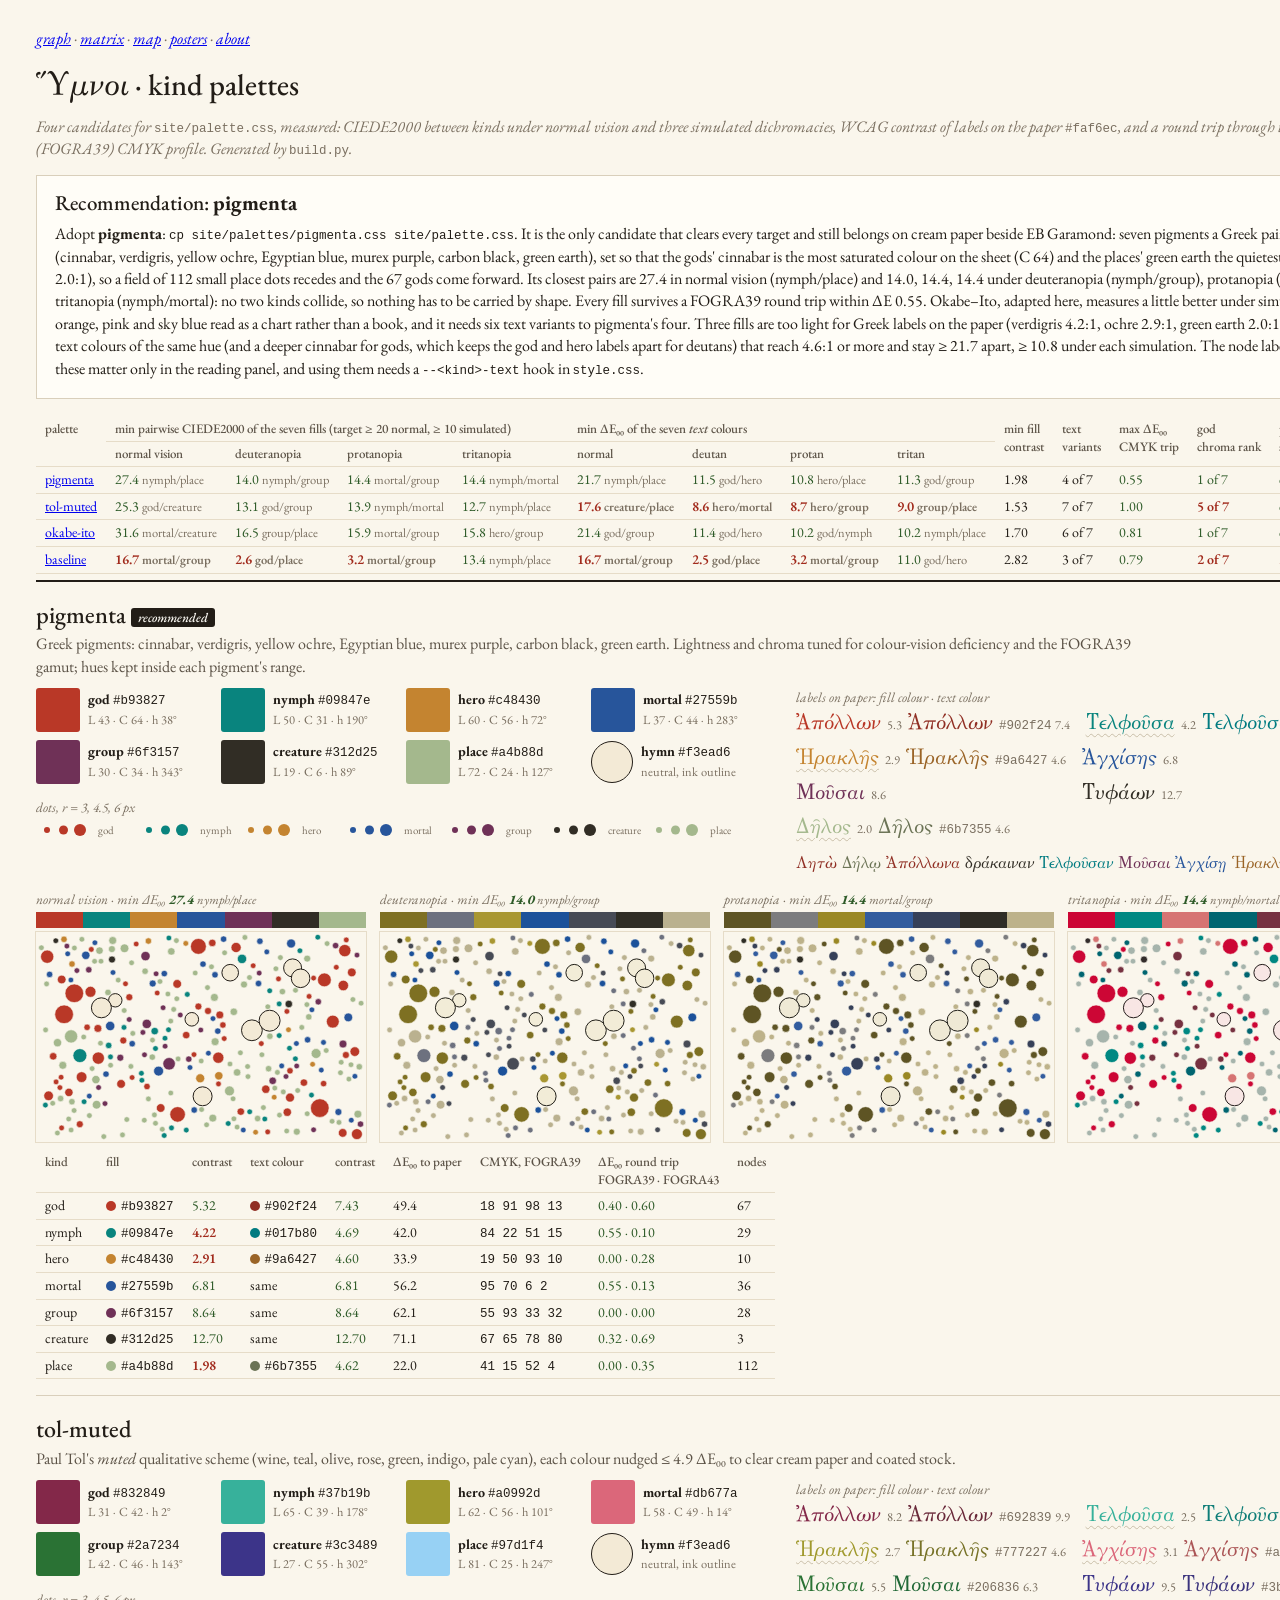
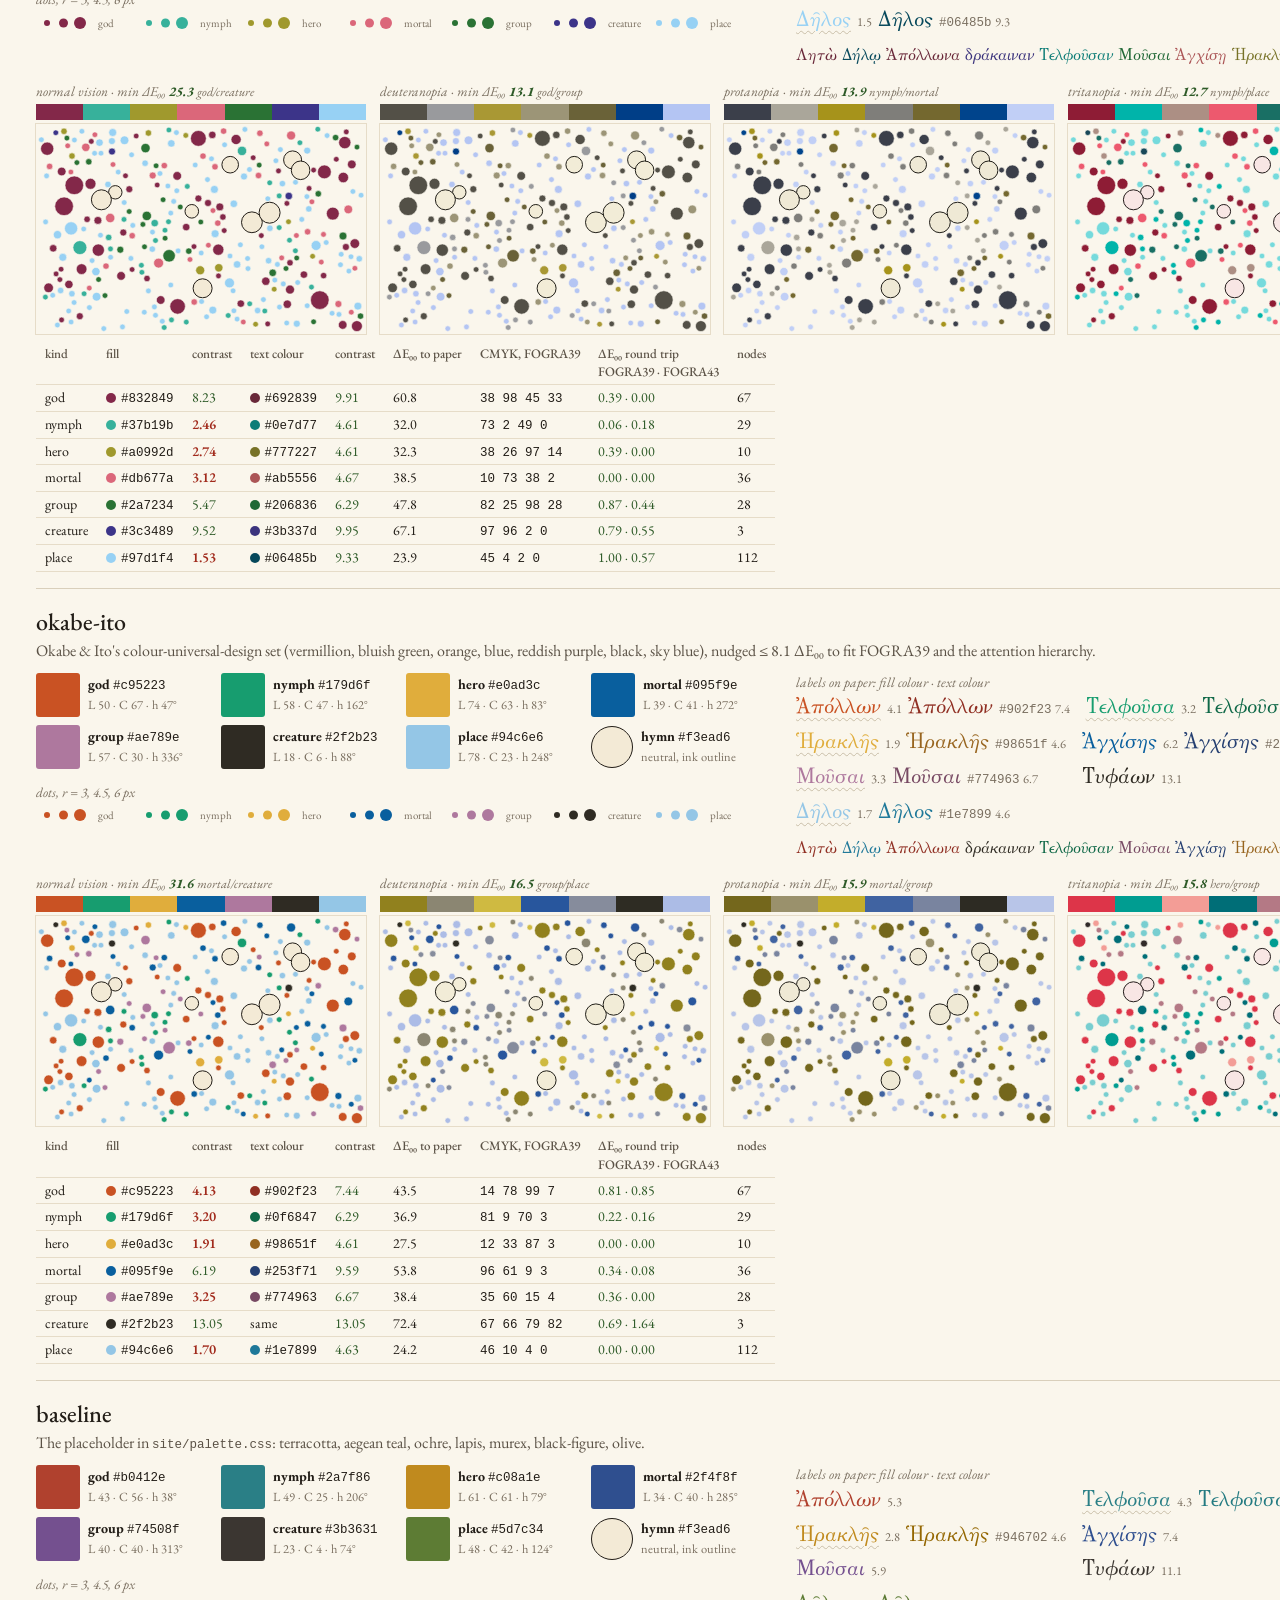
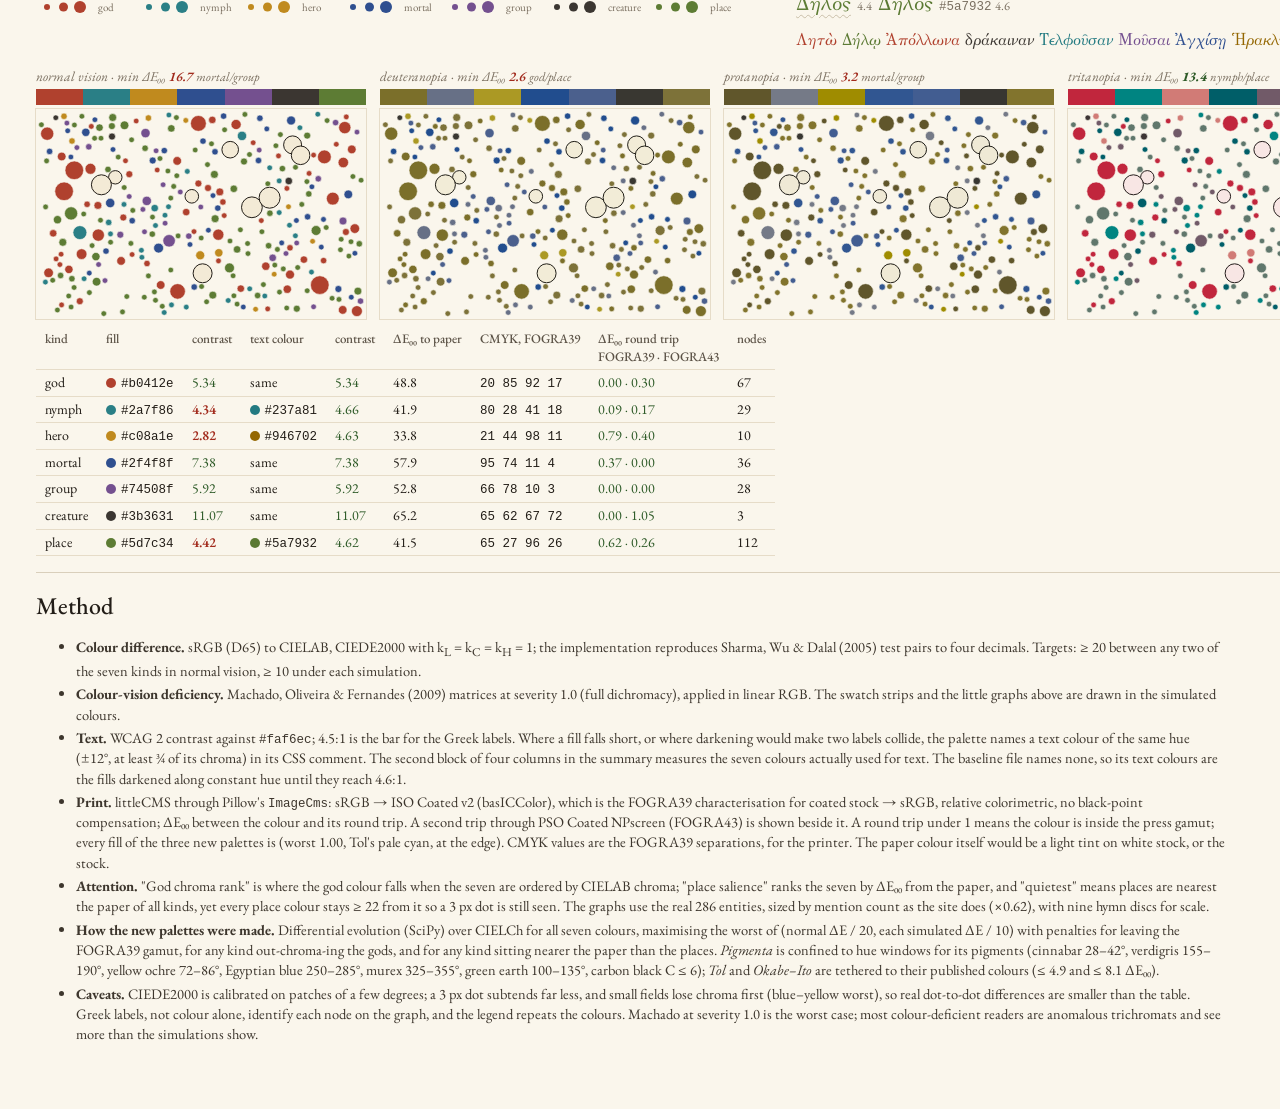
==== site/palettes/index.html @ 4bc580a2 "Publish the posters and the palette sheet: site/poster/ (index page with the 2026 posters and the 20" ====
<!doctype html><meta charset=utf-8><title>Hymnoi palettes</title><style>
@font-face { font-family: "EB Garamond"; src: url(../fonts/ebgaramond-roman.woff2) format("woff2"); font-style: normal; font-weight: 400 800; }
@font-face { font-family: "EB Garamond"; src: url(../fonts/ebgaramond-italic.woff2) format("woff2"); font-style: italic; font-weight: 400 800; }
@font-face { font-family: "GFS Porson"; src: url(../fonts/GFSPorson.otf) format("opentype"); }
body { background: #faf6ec; color: #221d17; font: 16px/1.4 "EB Garamond", Georgia, serif; margin: 0; padding: 28px 36px 40px; width: 1428px; }
h1 { font-weight: 500; font-size: 30px; margin: 0 0 4px; } h1 .grc { font-size: 34px; }
h2 { font-weight: 500; font-size: 24px; margin: 0 0 2px; }
.grc { font-family: "GFS Porson", "EB Garamond", serif; }
code { font: 12.5px ui-monospace, Menlo, monospace; }
.sub { color: #7a6f60; font-style: italic; margin: 0 0 14px; }
.rec-box { border: 1px solid #d9cfbb; background: #fffdf7; padding: 12px 18px; margin: 0 0 18px; }
.rec-box h2 { font-size: 21px; } .rec-box p { margin: 6px 0; }
.tag { font-size: 13px; font-style: italic; color: #fffdf7; background: #221d17; padding: 1px 7px; border-radius: 3px; vertical-align: middle; }
section.pal { border-top: 1px solid #d9cfbb; padding: 16px 0 10px; }
section.rec { border-top: 2px solid #221d17; }
.blurb { color: #5b5246; margin: 0 0 10px; max-width: 1100px; }
.row { display: flex; gap: 30px; align-items: flex-start; }
.swatches { display: grid; grid-template-columns: repeat(4, 175px); gap: 8px 10px; }
.sw { display: flex; gap: 8px; align-items: center; font-size: 14px; }
.chip { width: 44px; height: 44px; border-radius: 3px; flex: none; }
.chip.hymn { background: #f3ead6; border: 1.3px solid #221d17; border-radius: 50%; width: 40px; height: 40px; }
.num { color: #7a6f60; font-size: 12.5px; }
.texts { flex: 1; }
.dotrow { grid-column: 1 / -1; margin-top: 4px; } .dots { display: block; margin-top: 2px; }
.th, figcaption { font-size: 13.5px; color: #7a6f60; font-style: italic; }
.tx { display: inline-flex; align-items: baseline; gap: 6px; margin: 2px 16px 2px 0; min-width: 270px; }
.big { font-size: 22px; } .fail { text-decoration: underline wavy #c9bfa9 1px; text-underline-offset: 4px; }
.crn { font-size: 12.5px; color: #7a6f60; }
.para { font-size: 17px; margin: 6px 0 0; }
.cvd { display: flex; gap: 14px; margin: 14px 0 8px; }
figure { margin: 0; }
.strip { display: flex; margin: 3px 0 4px; }
.strip span { flex: 1; height: 16px; font-size: 0; }
.graph { display: block; background: #faf6ec; outline: 1px solid #e6dcc8; }
table { border-collapse: collapse; font-size: 14px; margin: 6px 0; }
td, th { border-bottom: 1px solid #e6dcc8; padding: 3px 9px; text-align: left; vertical-align: top; }
th { font-weight: 500; color: #5b5246; font-size: 13px; }
.summary td { white-space: nowrap; }
.pair { color: #7a6f60; font-size: 12.5px; }
.ok { color: #2d5a27; } .bad { color: #a12a1c; font-weight: 600; } .warn { color: #8a5a00; }
.dot { display: inline-block; width: 10px; height: 10px; border-radius: 50%; margin-right: 5px; vertical-align: -1px; }
.notes { font-size: 14.5px; color: #3d362d; max-width: 1150px; } .notes li { margin: 3px 0; }
</style>
<p class=sub><a href="../index.html">graph</a> · <a href="../matrix.html">matrix</a> · <a href="../map.html">map</a> · <a href="../poster/">posters</a> · <a href="../about.html">about</a></p>
<h1><span class=grc>Ὕμνοι</span> · kind palettes</h1>
<p class=sub>Four candidates for <code>site/palette.css</code>, measured: CIEDE2000 between kinds under normal vision and three simulated dichromacies, WCAG contrast of labels on the paper <code>#faf6ec</code>, and a round trip through the ISO Coated v2 (FOGRA39) CMYK profile. Generated by <code>build.py</code>.</p>
<div class=rec-box><h2>Recommendation: <b>pigmenta</b></h2><p>Adopt <b>pigmenta</b>: <code>cp site/palettes/pigmenta.css site/palette.css</code>. It is the only
candidate that clears every target and still belongs on cream paper beside EB Garamond: seven pigments a
Greek painter could have ground (cinnabar, verdigris, yellow ochre, Egyptian blue, murex purple, carbon black,
green earth), set so that the gods' cinnabar is the most saturated colour on the sheet (C 64) and the places'
green earth the quietest (ΔE 22 from the paper, 2.0:1), so a field of 112 small place dots recedes and the 67
gods come forward. Its closest pairs are 27.4 in normal vision (nymph/place) and 14.0, 14.4, 14.4 under
deuteranopia (nymph/group), protanopia (mortal/group) and tritanopia (nymph/mortal): no two kinds collide, so
nothing has to be carried by shape. Every fill survives a FOGRA39 round trip within ΔE 0.55. Okabe–Ito,
adapted here, measures a little better under simulation (≥ 15.8) but its orange, pink and sky blue read as a
chart rather than a book, and it needs six text variants to pigmenta's four. Three fills are too light for
Greek labels on the paper (verdigris 4.2:1, ochre 2.9:1, green earth 2.0:1); the CSS comments give text
colours of the same hue (and a deeper cinnabar for gods, which keeps the god and hero labels apart for
deutans) that reach 4.6:1 or more and stay ≥ 21.7 apart, ≥ 10.8 under each simulation. The node labels in the
graph are ink, so these matter only in the reading panel, and using them needs a <code>--&lt;kind&gt;-text</code>
hook in <code>style.css</code>.</p></div>
<table class=summary><tr><th rowspan=2>palette</th><th colspan=4>min pairwise CIEDE2000 of the seven fills (target ≥ 20 normal, ≥ 10 simulated)</th><th colspan=4>min ΔE₀₀ of the seven <i>text</i> colours</th><th rowspan=2>min fill<br>contrast</th><th rowspan=2>text<br>variants</th><th rowspan=2>max ΔE₀₀<br>CMYK trip</th><th rowspan=2>god<br>chroma rank</th><th rowspan=2>place<br>salience rank</th></tr><tr><th>normal vision</th><th>deuteranopia</th><th>protanopia</th><th>tritanopia</th><th>normal</th><th>deutan</th><th>protan</th><th>tritan</th></tr><tr><td><a href="#pigmenta">pigmenta</a></td><td class=ok>27.4 <span class=pair>nymph/place</span></td><td class=ok>14.0 <span class=pair>nymph/group</span></td><td class=ok>14.4 <span class=pair>mortal/group</span></td><td class=ok>14.4 <span class=pair>nymph/mortal</span></td><td class=ok>21.7 <span class=pair>nymph/place</span></td><td class=ok>11.5 <span class=pair>god/hero</span></td><td class=ok>10.8 <span class=pair>hero/place</span></td><td class=ok>11.3 <span class=pair>god/group</span></td><td>1.98</td><td>4 of 7</td><td class=ok>0.55</td><td class=ok>1 of 7</td><td class=ok>quietest</td></tr><tr><td><a href="#tol-muted">tol-muted</a></td><td class=ok>25.3 <span class=pair>god/creature</span></td><td class=ok>13.1 <span class=pair>god/group</span></td><td class=ok>13.9 <span class=pair>nymph/mortal</span></td><td class=ok>12.7 <span class=pair>nymph/place</span></td><td class=bad>17.6 <span class=pair>creature/place</span></td><td class=bad>8.6 <span class=pair>hero/mortal</span></td><td class=bad>8.7 <span class=pair>hero/group</span></td><td class=bad>9.0 <span class=pair>group/place</span></td><td>1.53</td><td>7 of 7</td><td class=ok>1.00</td><td class=bad>5 of 7</td><td class=ok>quietest</td></tr><tr><td><a href="#okabe-ito">okabe-ito</a></td><td class=ok>31.6 <span class=pair>mortal/creature</span></td><td class=ok>16.5 <span class=pair>group/place</span></td><td class=ok>15.9 <span class=pair>mortal/group</span></td><td class=ok>15.8 <span class=pair>hero/group</span></td><td class=ok>21.4 <span class=pair>god/group</span></td><td class=ok>11.4 <span class=pair>god/hero</span></td><td class=ok>10.2 <span class=pair>god/nymph</span></td><td class=ok>10.2 <span class=pair>nymph/place</span></td><td>1.70</td><td>6 of 7</td><td class=ok>0.81</td><td class=ok>1 of 7</td><td class=ok>quietest</td></tr><tr><td><a href="#baseline">baseline</a></td><td class=bad>16.7 <span class=pair>mortal/group</span></td><td class=bad>2.6 <span class=pair>god/place</span></td><td class=bad>3.2 <span class=pair>mortal/group</span></td><td class=ok>13.4 <span class=pair>nymph/place</span></td><td class=bad>16.7 <span class=pair>mortal/group</span></td><td class=bad>2.5 <span class=pair>god/place</span></td><td class=bad>3.2 <span class=pair>mortal/group</span></td><td class=ok>11.0 <span class=pair>god/hero</span></td><td>2.82</td><td>3 of 7</td><td class=ok>0.79</td><td class=bad>2 of 7</td><td class=bad>2 of 7</td></tr></table>
<section class="pal rec" id="pigmenta"><h2>pigmenta <span class=tag>recommended</span></h2><p class=blurb>Greek pigments: cinnabar, verdigris, yellow ochre, Egyptian blue, murex purple, carbon black, green earth. Lightness and chroma tuned for colour-vision deficiency and the FOGRA39 gamut; hues kept inside each pigment's range.</p><div class=row><div class=swatches><div class=sw><div class=chip style="background:#b93827"></div><div class=lab><b>god</b> <code>#b93827</code><br><span class=num>L 43 · C 64 · h 38°</span></div></div><div class=sw><div class=chip style="background:#09847e"></div><div class=lab><b>nymph</b> <code>#09847e</code><br><span class=num>L 50 · C 31 · h 190°</span></div></div><div class=sw><div class=chip style="background:#c48430"></div><div class=lab><b>hero</b> <code>#c48430</code><br><span class=num>L 60 · C 56 · h 72°</span></div></div><div class=sw><div class=chip style="background:#27559b"></div><div class=lab><b>mortal</b> <code>#27559b</code><br><span class=num>L 37 · C 44 · h 283°</span></div></div><div class=sw><div class=chip style="background:#6f3157"></div><div class=lab><b>group</b> <code>#6f3157</code><br><span class=num>L 30 · C 34 · h 343°</span></div></div><div class=sw><div class=chip style="background:#312d25"></div><div class=lab><b>creature</b> <code>#312d25</code><br><span class=num>L 19 · C 6 · h 89°</span></div></div><div class=sw><div class=chip style="background:#a4b88d"></div><div class=lab><b>place</b> <code>#a4b88d</code><br><span class=num>L 72 · C 24 · h 127°</span></div></div><div class=sw><div class="chip hymn"></div><div class=lab><b>hymn</b> <code>#f3ead6</code><br><span class=num>neutral, ink outline</span></div></div><div class=dotrow><span class=th>dots, r = 3, 4.5, 6 px</span><svg width="720" height="30" class=dots><circle cx="11.0" cy="10" r="3" fill="#b93827"/><circle cx="27.5" cy="10" r="4.5" fill="#b93827"/><circle cx="44.0" cy="10" r="6" fill="#b93827"/><text x="62" y="14" font-size="11" fill="#7a6f60">god</text><circle cx="113.0" cy="10" r="3" fill="#09847e"/><circle cx="129.5" cy="10" r="4.5" fill="#09847e"/><circle cx="146.0" cy="10" r="6" fill="#09847e"/><text x="164" y="14" font-size="11" fill="#7a6f60">nymph</text><circle cx="215.0" cy="10" r="3" fill="#c48430"/><circle cx="231.5" cy="10" r="4.5" fill="#c48430"/><circle cx="248.0" cy="10" r="6" fill="#c48430"/><text x="266" y="14" font-size="11" fill="#7a6f60">hero</text><circle cx="317.0" cy="10" r="3" fill="#27559b"/><circle cx="333.5" cy="10" r="4.5" fill="#27559b"/><circle cx="350.0" cy="10" r="6" fill="#27559b"/><text x="368" y="14" font-size="11" fill="#7a6f60">mortal</text><circle cx="419.0" cy="10" r="3" fill="#6f3157"/><circle cx="435.5" cy="10" r="4.5" fill="#6f3157"/><circle cx="452.0" cy="10" r="6" fill="#6f3157"/><text x="470" y="14" font-size="11" fill="#7a6f60">group</text><circle cx="521.0" cy="10" r="3" fill="#312d25"/><circle cx="537.5" cy="10" r="4.5" fill="#312d25"/><circle cx="554.0" cy="10" r="6" fill="#312d25"/><text x="572" y="14" font-size="11" fill="#7a6f60">creature</text><circle cx="623.0" cy="10" r="3" fill="#a4b88d"/><circle cx="639.5" cy="10" r="4.5" fill="#a4b88d"/><circle cx="656.0" cy="10" r="6" fill="#a4b88d"/><text x="674" y="14" font-size="11" fill="#7a6f60">place</text></svg></div></div><div class=texts><div class=th>labels on paper: fill colour · text colour</div><div class=tx><span class="grc big" style="color:#b93827">Ἀπόλλων</span><span class=crn>5.3</span><span class="grc big" style="color:#902f24">Ἀπόλλων</span><span class=crn><code>#902f24</code> 7.4</span></div><div class=tx><span class="grc big fail" style="color:#09847e">Τελφοῦσα</span><span class=crn>4.2</span><span class="grc big" style="color:#017b80">Τελφοῦσα</span><span class=crn><code>#017b80</code> 4.7</span></div><div class=tx><span class="grc big fail" style="color:#c48430">Ἡρακλῆς</span><span class=crn>2.9</span><span class="grc big" style="color:#9a6427">Ἡρακλῆς</span><span class=crn><code>#9a6427</code> 4.6</span></div><div class=tx><span class="grc big" style="color:#27559b">Ἀγχίσης</span><span class=crn>6.8</span></div><div class=tx><span class="grc big" style="color:#6f3157">Μοῦσαι</span><span class=crn>8.6</span></div><div class=tx><span class="grc big" style="color:#312d25">Τυφάων</span><span class=crn>12.7</span></div><div class=tx><span class="grc big fail" style="color:#a4b88d">Δῆλος</span><span class=crn>2.0</span><span class="grc big" style="color:#6b7355">Δῆλος</span><span class=crn><code>#6b7355</code> 4.6</span></div><p class="grc para"><span style="color:#902f24">Λητὼ</span> <span style="color:#6b7355">Δήλῳ</span> <span style="color:#902f24">Ἀπόλλωνα</span> <span style="color:#312d25">δράκαιναν</span> <span style="color:#017b80">Τελφοῦσαν</span> <span style="color:#6f3157">Μοῦσαι</span> <span style="color:#27559b">Ἀγχίσῃ</span> <span style="color:#9a6427">Ἡρακλῆα</span> <span style="color:#6b7355">Πυθοῖ</span></p></div></div><div class=cvd><figure><figcaption>normal vision · min ΔE₀₀ <b class=ok>27.4</b> <span class=pair>nymph/place</span></figcaption><div class=strip><span style="background:#b93827" title="god">god</span><span style="background:#09847e" title="nymph">nymph</span><span style="background:#c48430" title="hero">hero</span><span style="background:#27559b" title="mortal">mortal</span><span style="background:#6f3157" title="group">group</span><span style="background:#312d25" title="creature">creature</span><span style="background:#a4b88d" title="place">place</span></div><svg viewBox="0 0 330 210" width="330" height="210" class="graph"><circle cx="155.8" cy="87.3" r="6.8" fill="#f3ead6" stroke="#221d17" stroke-width="1"/><circle cx="256.6" cy="35.9" r="9.0" fill="#f3ead6" stroke="#221d17" stroke-width="1"/><circle cx="264.6" cy="46.3" r="9.3" fill="#f3ead6" stroke="#221d17" stroke-width="1"/><circle cx="194.2" cy="40.7" r="8.3" fill="#f3ead6" stroke="#221d17" stroke-width="1"/><circle cx="215.9" cy="98.3" r="10.4" fill="#f3ead6" stroke="#221d17" stroke-width="1"/><circle cx="79.3" cy="68.3" r="6.7" fill="#f3ead6" stroke="#221d17" stroke-width="1"/><circle cx="166.6" cy="164.3" r="9.5" fill="#f3ead6" stroke="#221d17" stroke-width="1"/><circle cx="233.6" cy="88.7" r="10.5" fill="#f3ead6" stroke="#221d17" stroke-width="1"/><circle cx="65.4" cy="75.8" r="10.0" fill="#f3ead6" stroke="#221d17" stroke-width="1"/><circle cx="177.0" cy="86.6" r="2.79" fill="#27559b" stroke="#faf6ec" stroke-width=".6"/><circle cx="302.4" cy="180.0" r="3.47" fill="#27559b" stroke="#faf6ec" stroke-width=".6"/><circle cx="132.9" cy="6.0" r="2.79" fill="#09847e" stroke="#faf6ec" stroke-width=".6"/><circle cx="222.5" cy="51.5" r="3.18" fill="#27559b" stroke="#faf6ec" stroke-width=".6"/><circle cx="87.3" cy="108.5" r="3.47" fill="#b93827" stroke="#faf6ec" stroke-width=".6"/><circle cx="280.1" cy="121.5" r="4.94" fill="#a4b88d" stroke="#faf6ec" stroke-width=".6"/><circle cx="182.8" cy="143.8" r="4.14" fill="#c48430" stroke="#faf6ec" stroke-width=".6"/><circle cx="260.8" cy="199.7" r="3.47" fill="#a4b88d" stroke="#faf6ec" stroke-width=".6"/><circle cx="245.7" cy="133.9" r="2.79" fill="#27559b" stroke="#faf6ec" stroke-width=".6"/><circle cx="182.5" cy="151.9" r="2.79" fill="#b93827" stroke="#faf6ec" stroke-width=".6"/><circle cx="141.2" cy="51.9" r="4.32" fill="#b93827" stroke="#faf6ec" stroke-width=".6"/><circle cx="9.6" cy="97.9" r="2.79" fill="#a4b88d" stroke="#faf6ec" stroke-width=".6"/><circle cx="270.9" cy="72.6" r="2.79" fill="#a4b88d" stroke="#faf6ec" stroke-width=".6"/><circle cx="25.7" cy="47.5" r="4.32" fill="#b93827" stroke="#faf6ec" stroke-width=".6"/><circle cx="38.1" cy="178.5" r="2.79" fill="#a4b88d" stroke="#faf6ec" stroke-width=".6"/><circle cx="126.3" cy="197.3" r="2.79" fill="#a4b88d" stroke="#faf6ec" stroke-width=".6"/><circle cx="67.8" cy="204.6" r="2.79" fill="#a4b88d" stroke="#faf6ec" stroke-width=".6"/><circle cx="62.6" cy="155.5" r="2.79" fill="#6f3157" stroke="#faf6ec" stroke-width=".6"/><circle cx="60.6" cy="172.7" r="4.32" fill="#a4b88d" stroke="#faf6ec" stroke-width=".6"/><circle cx="251.3" cy="180.2" r="4.14" fill="#b93827" stroke="#faf6ec" stroke-width=".6"/><circle cx="208.9" cy="5.4" r="2.79" fill="#a4b88d" stroke="#faf6ec" stroke-width=".6"/><circle cx="310.3" cy="7.9" r="2.79" fill="#b93827" stroke="#faf6ec" stroke-width=".6"/><circle cx="271.2" cy="26.6" r="3.47" fill="#a4b88d" stroke="#faf6ec" stroke-width=".6"/><circle cx="82.2" cy="48.1" r="2.79" fill="#a4b88d" stroke="#faf6ec" stroke-width=".6"/><circle cx="28.0" cy="7.3" r="3.18" fill="#c48430" stroke="#faf6ec" stroke-width=".6"/><circle cx="164.8" cy="98.0" r="2.79" fill="#6f3157" stroke="#faf6ec" stroke-width=".6"/><circle cx="176.3" cy="10.9" r="3.72" fill="#b93827" stroke="#faf6ec" stroke-width=".6"/><circle cx="58.9" cy="10.7" r="2.79" fill="#27559b" stroke="#faf6ec" stroke-width=".6"/><circle cx="134.8" cy="161.0" r="2.79" fill="#a4b88d" stroke="#faf6ec" stroke-width=".6"/><circle cx="250.9" cy="79.4" r="2.79" fill="#b93827" stroke="#faf6ec" stroke-width=".6"/><circle cx="19.8" cy="8.7" r="2.79" fill="#312d25" stroke="#faf6ec" stroke-width=".6"/><circle cx="260.7" cy="134.0" r="2.79" fill="#6f3157" stroke="#faf6ec" stroke-width=".6"/><circle cx="159.2" cy="41.0" r="2.79" fill="#a4b88d" stroke="#faf6ec" stroke-width=".6"/><circle cx="74.2" cy="94.0" r="4.65" fill="#27559b" stroke="#faf6ec" stroke-width=".6"/><circle cx="45.9" cy="7.3" r="2.79" fill="#a4b88d" stroke="#faf6ec" stroke-width=".6"/><circle cx="76.0" cy="27.5" r="3.47" fill="#312d25" stroke="#faf6ec" stroke-width=".6"/><circle cx="17.2" cy="124.3" r="3.72" fill="#b93827" stroke="#faf6ec" stroke-width=".6"/><circle cx="55.3" cy="17.4" r="2.79" fill="#b93827" stroke="#faf6ec" stroke-width=".6"/><circle cx="96.8" cy="101.4" r="2.79" fill="#a4b88d" stroke="#faf6ec" stroke-width=".6"/><circle cx="252.8" cy="72.0" r="3.72" fill="#312d25" stroke="#faf6ec" stroke-width=".6"/><circle cx="72.0" cy="60.4" r="3.18" fill="#a4b88d" stroke="#faf6ec" stroke-width=".6"/><circle cx="38.3" cy="61.3" r="9.30" fill="#b93827" stroke="#faf6ec" stroke-width=".6"/><circle cx="124.7" cy="176.0" r="4.32" fill="#b93827" stroke="#faf6ec" stroke-width=".6"/><circle cx="221.6" cy="186.5" r="3.18" fill="#a4b88d" stroke="#faf6ec" stroke-width=".6"/><circle cx="129.1" cy="114.2" r="2.79" fill="#6f3157" stroke="#faf6ec" stroke-width=".6"/><circle cx="93.2" cy="87.5" r="2.79" fill="#6f3157" stroke="#faf6ec" stroke-width=".6"/><circle cx="201.1" cy="140.4" r="3.72" fill="#a4b88d" stroke="#faf6ec" stroke-width=".6"/><circle cx="320.9" cy="202.1" r="5.46" fill="#b93827" stroke="#faf6ec" stroke-width=".6"/><circle cx="10.6" cy="51.9" r="2.79" fill="#a4b88d" stroke="#faf6ec" stroke-width=".6"/><circle cx="53.4" cy="183.6" r="2.79" fill="#a4b88d" stroke="#faf6ec" stroke-width=".6"/><circle cx="188.6" cy="20.8" r="2.79" fill="#a4b88d" stroke="#faf6ec" stroke-width=".6"/><circle cx="64.5" cy="111.2" r="2.79" fill="#a4b88d" stroke="#faf6ec" stroke-width=".6"/><circle cx="217.2" cy="33.7" r="2.79" fill="#b93827" stroke="#faf6ec" stroke-width=".6"/><circle cx="11.2" cy="24.7" r="6.60" fill="#b93827" stroke="#faf6ec" stroke-width=".6"/><circle cx="21.5" cy="110.7" r="4.14" fill="#a4b88d" stroke="#faf6ec" stroke-width=".6"/><circle cx="49.8" cy="23.3" r="4.14" fill="#27559b" stroke="#faf6ec" stroke-width=".6"/><circle cx="54.5" cy="59.8" r="5.46" fill="#b93827" stroke="#faf6ec" stroke-width=".6"/><circle cx="56.1" cy="136.6" r="2.79" fill="#a4b88d" stroke="#faf6ec" stroke-width=".6"/><circle cx="129.0" cy="106.2" r="2.79" fill="#09847e" stroke="#faf6ec" stroke-width=".6"/><circle cx="74.5" cy="124.9" r="2.79" fill="#09847e" stroke="#faf6ec" stroke-width=".6"/><circle cx="283.8" cy="176.1" r="9.30" fill="#b93827" stroke="#faf6ec" stroke-width=".6"/><circle cx="188.2" cy="106.6" r="2.79" fill="#b93827" stroke="#faf6ec" stroke-width=".6"/><circle cx="243.5" cy="183.1" r="2.79" fill="#a4b88d" stroke="#faf6ec" stroke-width=".6"/><circle cx="172.4" cy="121.2" r="2.79" fill="#27559b" stroke="#faf6ec" stroke-width=".6"/><circle cx="88.5" cy="16.3" r="4.32" fill="#a4b88d" stroke="#faf6ec" stroke-width=".6"/><circle cx="122.6" cy="139.1" r="4.94" fill="#27559b" stroke="#faf6ec" stroke-width=".6"/><circle cx="112.4" cy="166.9" r="2.79" fill="#a4b88d" stroke="#faf6ec" stroke-width=".6"/><circle cx="32.7" cy="187.0" r="2.79" fill="#a4b88d" stroke="#faf6ec" stroke-width=".6"/><circle cx="43.9" cy="123.6" r="6.95" fill="#09847e" stroke="#faf6ec" stroke-width=".6"/><circle cx="141.6" cy="182.4" r="7.74" fill="#b93827" stroke="#faf6ec" stroke-width=".6"/><circle cx="21.4" cy="201.0" r="2.79" fill="#a4b88d" stroke="#faf6ec" stroke-width=".6"/><circle cx="116.5" cy="108.1" r="2.79" fill="#a4b88d" stroke="#faf6ec" stroke-width=".6"/><circle cx="281.8" cy="5.2" r="2.79" fill="#09847e" stroke="#faf6ec" stroke-width=".6"/><circle cx="30.9" cy="14.1" r="2.79" fill="#6f3157" stroke="#faf6ec" stroke-width=".6"/><circle cx="112.4" cy="9.0" r="3.18" fill="#c48430" stroke="#faf6ec" stroke-width=".6"/><circle cx="232.6" cy="136.7" r="3.18" fill="#a4b88d" stroke="#faf6ec" stroke-width=".6"/><circle cx="23.9" cy="155.6" r="2.79" fill="#b93827" stroke="#faf6ec" stroke-width=".6"/><circle cx="193.5" cy="158.9" r="4.94" fill="#a4b88d" stroke="#faf6ec" stroke-width=".6"/><circle cx="231.7" cy="199.9" r="2.79" fill="#b93827" stroke="#faf6ec" stroke-width=".6"/><circle cx="238.2" cy="165.2" r="2.79" fill="#c48430" stroke="#faf6ec" stroke-width=".6"/><circle cx="52.8" cy="37.8" r="3.18" fill="#6f3157" stroke="#faf6ec" stroke-width=".6"/><circle cx="105.4" cy="141.3" r="2.79" fill="#09847e" stroke="#faf6ec" stroke-width=".6"/><circle cx="181.8" cy="99.1" r="3.18" fill="#27559b" stroke="#faf6ec" stroke-width=".6"/><circle cx="178.4" cy="65.4" r="3.94" fill="#a4b88d" stroke="#faf6ec" stroke-width=".6"/><circle cx="300.3" cy="35.3" r="2.79" fill="#b93827" stroke="#faf6ec" stroke-width=".6"/><circle cx="250.7" cy="199.0" r="2.79" fill="#a4b88d" stroke="#faf6ec" stroke-width=".6"/><circle cx="290.2" cy="118.5" r="2.79" fill="#a4b88d" stroke="#faf6ec" stroke-width=".6"/><circle cx="299.6" cy="13.6" r="3.18" fill="#6f3157" stroke="#faf6ec" stroke-width=".6"/><circle cx="182.3" cy="125.7" r="5.58" fill="#b93827" stroke="#faf6ec" stroke-width=".6"/><circle cx="26.8" cy="133.3" r="3.94" fill="#a4b88d" stroke="#faf6ec" stroke-width=".6"/><circle cx="306.7" cy="200.9" r="4.32" fill="#b93827" stroke="#faf6ec" stroke-width=".6"/><circle cx="243.2" cy="103.6" r="2.79" fill="#09847e" stroke="#faf6ec" stroke-width=".6"/><circle cx="230.8" cy="19.9" r="2.79" fill="#27559b" stroke="#faf6ec" stroke-width=".6"/><circle cx="238.8" cy="156.1" r="2.79" fill="#a4b88d" stroke="#faf6ec" stroke-width=".6"/><circle cx="170.6" cy="192.8" r="2.79" fill="#a4b88d" stroke="#faf6ec" stroke-width=".6"/><circle cx="118.4" cy="182.9" r="2.79" fill="#a4b88d" stroke="#faf6ec" stroke-width=".6"/><circle cx="213.7" cy="179.8" r="2.79" fill="#09847e" stroke="#faf6ec" stroke-width=".6"/><circle cx="165.2" cy="129.0" r="2.79" fill="#a4b88d" stroke="#faf6ec" stroke-width=".6"/><circle cx="242.5" cy="46.9" r="2.79" fill="#b93827" stroke="#faf6ec" stroke-width=".6"/><circle cx="16.7" cy="171.3" r="2.79" fill="#a4b88d" stroke="#faf6ec" stroke-width=".6"/><circle cx="108.5" cy="122.8" r="2.79" fill="#6f3157" stroke="#faf6ec" stroke-width=".6"/><circle cx="244.4" cy="25.6" r="2.79" fill="#a4b88d" stroke="#faf6ec" stroke-width=".6"/><circle cx="186.9" cy="93.0" r="3.18" fill="#b93827" stroke="#faf6ec" stroke-width=".6"/><circle cx="85.1" cy="151.9" r="4.32" fill="#b93827" stroke="#faf6ec" stroke-width=".6"/><circle cx="303.0" cy="190.4" r="2.79" fill="#a4b88d" stroke="#faf6ec" stroke-width=".6"/><circle cx="84.3" cy="125.7" r="3.47" fill="#6f3157" stroke="#faf6ec" stroke-width=".6"/><circle cx="324.5" cy="192.1" r="3.18" fill="#6f3157" stroke="#faf6ec" stroke-width=".6"/><circle cx="158.2" cy="178.0" r="3.18" fill="#27559b" stroke="#faf6ec" stroke-width=".6"/><circle cx="263.9" cy="18.7" r="2.79" fill="#09847e" stroke="#faf6ec" stroke-width=".6"/><circle cx="121.2" cy="61.0" r="2.79" fill="#b93827" stroke="#faf6ec" stroke-width=".6"/><circle cx="38.4" cy="16.0" r="2.79" fill="#a4b88d" stroke="#faf6ec" stroke-width=".6"/><circle cx="285.3" cy="138.1" r="2.79" fill="#27559b" stroke="#faf6ec" stroke-width=".6"/><circle cx="35.9" cy="169.7" r="3.18" fill="#a4b88d" stroke="#faf6ec" stroke-width=".6"/><circle cx="254.0" cy="138.8" r="3.18" fill="#b93827" stroke="#faf6ec" stroke-width=".6"/><circle cx="207.3" cy="198.0" r="2.79" fill="#27559b" stroke="#faf6ec" stroke-width=".6"/><circle cx="94.9" cy="134.4" r="2.79" fill="#a4b88d" stroke="#faf6ec" stroke-width=".6"/><circle cx="120.1" cy="41.8" r="2.79" fill="#6f3157" stroke="#faf6ec" stroke-width=".6"/><circle cx="325.1" cy="71.2" r="2.79" fill="#a4b88d" stroke="#faf6ec" stroke-width=".6"/><circle cx="35.1" cy="198.0" r="2.79" fill="#a4b88d" stroke="#faf6ec" stroke-width=".6"/><circle cx="277.6" cy="197.8" r="2.79" fill="#6f3157" stroke="#faf6ec" stroke-width=".6"/><circle cx="321.9" cy="182.1" r="3.94" fill="#a4b88d" stroke="#faf6ec" stroke-width=".6"/><circle cx="239.9" cy="36.7" r="2.79" fill="#a4b88d" stroke="#faf6ec" stroke-width=".6"/><circle cx="110.8" cy="91.9" r="4.65" fill="#6f3157" stroke="#faf6ec" stroke-width=".6"/><circle cx="197.9" cy="186.8" r="2.79" fill="#a4b88d" stroke="#faf6ec" stroke-width=".6"/><circle cx="291.1" cy="11.6" r="2.79" fill="#a4b88d" stroke="#faf6ec" stroke-width=".6"/><circle cx="43.8" cy="192.2" r="3.47" fill="#b93827" stroke="#faf6ec" stroke-width=".6"/><circle cx="271.6" cy="107.8" r="3.18" fill="#27559b" stroke="#faf6ec" stroke-width=".6"/><circle cx="272.8" cy="84.9" r="3.18" fill="#a4b88d" stroke="#faf6ec" stroke-width=".6"/><circle cx="254.0" cy="165.6" r="4.49" fill="#b93827" stroke="#faf6ec" stroke-width=".6"/><circle cx="321.0" cy="23.1" r="2.79" fill="#6f3157" stroke="#faf6ec" stroke-width=".6"/><circle cx="223.9" cy="9.2" r="3.18" fill="#27559b" stroke="#faf6ec" stroke-width=".6"/><circle cx="312.9" cy="147.1" r="2.79" fill="#a4b88d" stroke="#faf6ec" stroke-width=".6"/><circle cx="315.8" cy="40.4" r="4.32" fill="#b93827" stroke="#faf6ec" stroke-width=".6"/><circle cx="241.4" cy="140.4" r="2.79" fill="#a4b88d" stroke="#faf6ec" stroke-width=".6"/><circle cx="12.6" cy="163.8" r="4.80" fill="#b93827" stroke="#faf6ec" stroke-width=".6"/><circle cx="135.5" cy="195.9" r="2.79" fill="#09847e" stroke="#faf6ec" stroke-width=".6"/><circle cx="124.0" cy="49.5" r="2.79" fill="#a4b88d" stroke="#faf6ec" stroke-width=".6"/><circle cx="228.8" cy="187.0" r="2.79" fill="#09847e" stroke="#faf6ec" stroke-width=".6"/><circle cx="219.6" cy="200.2" r="2.79" fill="#c48430" stroke="#faf6ec" stroke-width=".6"/><circle cx="308.8" cy="18.6" r="6.12" fill="#b93827" stroke="#faf6ec" stroke-width=".6"/><circle cx="162.4" cy="74.5" r="3.47" fill="#b93827" stroke="#faf6ec" stroke-width=".6"/><circle cx="133.1" cy="131.8" r="6.22" fill="#6f3157" stroke="#faf6ec" stroke-width=".6"/><circle cx="119.5" cy="191.3" r="2.79" fill="#a4b88d" stroke="#faf6ec" stroke-width=".6"/><circle cx="63.5" cy="18.6" r="3.72" fill="#a4b88d" stroke="#faf6ec" stroke-width=".6"/><circle cx="307.0" cy="112.0" r="3.94" fill="#6f3157" stroke="#faf6ec" stroke-width=".6"/><circle cx="204.4" cy="120.8" r="2.79" fill="#a4b88d" stroke="#faf6ec" stroke-width=".6"/><circle cx="131.9" cy="62.0" r="2.79" fill="#a4b88d" stroke="#faf6ec" stroke-width=".6"/><circle cx="108.3" cy="188.2" r="2.79" fill="#a4b88d" stroke="#faf6ec" stroke-width=".6"/><circle cx="206.0" cy="26.9" r="4.65" fill="#09847e" stroke="#faf6ec" stroke-width=".6"/><circle cx="246.4" cy="59.6" r="3.18" fill="#a4b88d" stroke="#faf6ec" stroke-width=".6"/><circle cx="236.7" cy="148.8" r="3.72" fill="#6f3157" stroke="#faf6ec" stroke-width=".6"/><circle cx="176.8" cy="186.1" r="3.94" fill="#a4b88d" stroke="#faf6ec" stroke-width=".6"/><circle cx="118.7" cy="99.1" r="3.72" fill="#09847e" stroke="#faf6ec" stroke-width=".6"/><circle cx="96.2" cy="111.7" r="3.18" fill="#27559b" stroke="#faf6ec" stroke-width=".6"/><circle cx="225.9" cy="122.7" r="2.79" fill="#a4b88d" stroke="#faf6ec" stroke-width=".6"/><circle cx="65.0" cy="29.2" r="2.79" fill="#a4b88d" stroke="#faf6ec" stroke-width=".6"/><circle cx="309.9" cy="123.0" r="3.47" fill="#b93827" stroke="#faf6ec" stroke-width=".6"/><circle cx="255.1" cy="11.5" r="4.49" fill="#27559b" stroke="#faf6ec" stroke-width=".6"/><circle cx="45.6" cy="145.1" r="5.34" fill="#b93827" stroke="#faf6ec" stroke-width=".6"/><circle cx="250.0" cy="144.5" r="2.79" fill="#6f3157" stroke="#faf6ec" stroke-width=".6"/><circle cx="276.6" cy="132.3" r="2.79" fill="#c48430" stroke="#faf6ec" stroke-width=".6"/><circle cx="28.1" cy="82.3" r="9.30" fill="#b93827" stroke="#faf6ec" stroke-width=".6"/><circle cx="116.7" cy="51.5" r="3.47" fill="#27559b" stroke="#faf6ec" stroke-width=".6"/><circle cx="247.3" cy="159.9" r="2.79" fill="#a4b88d" stroke="#faf6ec" stroke-width=".6"/><circle cx="179.1" cy="109.7" r="3.94" fill="#a4b88d" stroke="#faf6ec" stroke-width=".6"/><circle cx="86.5" cy="202.9" r="2.79" fill="#a4b88d" stroke="#faf6ec" stroke-width=".6"/><circle cx="119.5" cy="116.5" r="2.79" fill="#09847e" stroke="#faf6ec" stroke-width=".6"/><circle cx="111.0" cy="154.5" r="3.18" fill="#b93827" stroke="#faf6ec" stroke-width=".6"/><circle cx="134.8" cy="89.1" r="2.79" fill="#a4b88d" stroke="#faf6ec" stroke-width=".6"/><circle cx="253.5" cy="116.2" r="2.79" fill="#09847e" stroke="#faf6ec" stroke-width=".6"/><circle cx="233.7" cy="58.8" r="2.79" fill="#09847e" stroke="#faf6ec" stroke-width=".6"/><circle cx="296.1" cy="189.3" r="2.79" fill="#a4b88d" stroke="#faf6ec" stroke-width=".6"/><circle cx="140.8" cy="66.7" r="2.79" fill="#a4b88d" stroke="#faf6ec" stroke-width=".6"/><circle cx="259.4" cy="126.8" r="2.79" fill="#09847e" stroke="#faf6ec" stroke-width=".6"/><circle cx="197.8" cy="79.8" r="3.72" fill="#a4b88d" stroke="#faf6ec" stroke-width=".6"/><circle cx="158.0" cy="122.6" r="2.79" fill="#b93827" stroke="#faf6ec" stroke-width=".6"/><circle cx="62.3" cy="126.1" r="6.12" fill="#b93827" stroke="#faf6ec" stroke-width=".6"/><circle cx="89.5" cy="51.8" r="2.79" fill="#b93827" stroke="#faf6ec" stroke-width=".6"/><circle cx="109.5" cy="24.1" r="4.65" fill="#6f3157" stroke="#faf6ec" stroke-width=".6"/><circle cx="88.0" cy="95.4" r="2.79" fill="#09847e" stroke="#faf6ec" stroke-width=".6"/><circle cx="93.3" cy="65.2" r="3.47" fill="#b93827" stroke="#faf6ec" stroke-width=".6"/><circle cx="204.8" cy="179.6" r="3.72" fill="#b93827" stroke="#faf6ec" stroke-width=".6"/><circle cx="34.9" cy="48.0" r="2.79" fill="#27559b" stroke="#faf6ec" stroke-width=".6"/><circle cx="323.3" cy="134.8" r="3.18" fill="#a4b88d" stroke="#faf6ec" stroke-width=".6"/><circle cx="164.2" cy="146.3" r="4.49" fill="#c48430" stroke="#faf6ec" stroke-width=".6"/><circle cx="192.2" cy="191.5" r="2.79" fill="#09847e" stroke="#faf6ec" stroke-width=".6"/><circle cx="152.8" cy="127.1" r="3.18" fill="#6f3157" stroke="#faf6ec" stroke-width=".6"/><circle cx="288.4" cy="47.9" r="6.87" fill="#b93827" stroke="#faf6ec" stroke-width=".6"/><circle cx="282.3" cy="69.8" r="3.18" fill="#6f3157" stroke="#faf6ec" stroke-width=".6"/><circle cx="201.1" cy="195.1" r="2.79" fill="#a4b88d" stroke="#faf6ec" stroke-width=".6"/><circle cx="53.3" cy="164.1" r="2.79" fill="#27559b" stroke="#faf6ec" stroke-width=".6"/><circle cx="58.6" cy="29.3" r="2.79" fill="#a4b88d" stroke="#faf6ec" stroke-width=".6"/><circle cx="261.7" cy="158.5" r="2.79" fill="#a4b88d" stroke="#faf6ec" stroke-width=".6"/><circle cx="140.4" cy="8.6" r="2.79" fill="#a4b88d" stroke="#faf6ec" stroke-width=".6"/><circle cx="227.4" cy="175.6" r="2.79" fill="#a4b88d" stroke="#faf6ec" stroke-width=".6"/><circle cx="225.3" cy="111.6" r="2.79" fill="#b93827" stroke="#faf6ec" stroke-width=".6"/><circle cx="9.4" cy="173.1" r="2.79" fill="#09847e" stroke="#faf6ec" stroke-width=".6"/><circle cx="183.8" cy="82.9" r="3.94" fill="#b93827" stroke="#faf6ec" stroke-width=".6"/><circle cx="229.8" cy="157.2" r="4.14" fill="#b93827" stroke="#faf6ec" stroke-width=".6"/><circle cx="213.5" cy="45.5" r="2.79" fill="#a4b88d" stroke="#faf6ec" stroke-width=".6"/><circle cx="95.6" cy="30.8" r="2.79" fill="#a4b88d" stroke="#faf6ec" stroke-width=".6"/><circle cx="25.1" cy="145.2" r="2.79" fill="#b93827" stroke="#faf6ec" stroke-width=".6"/><circle cx="296.8" cy="89.6" r="6.42" fill="#b93827" stroke="#faf6ec" stroke-width=".6"/><circle cx="32.9" cy="160.4" r="4.14" fill="#b93827" stroke="#faf6ec" stroke-width=".6"/><circle cx="13.6" cy="42.4" r="3.18" fill="#27559b" stroke="#faf6ec" stroke-width=".6"/><circle cx="275.5" cy="163.1" r="2.79" fill="#09847e" stroke="#faf6ec" stroke-width=".6"/><circle cx="106.9" cy="100.4" r="2.79" fill="#6f3157" stroke="#faf6ec" stroke-width=".6"/><circle cx="172.0" cy="79.0" r="3.47" fill="#b93827" stroke="#faf6ec" stroke-width=".6"/><circle cx="77.0" cy="40.5" r="2.79" fill="#27559b" stroke="#faf6ec" stroke-width=".6"/><circle cx="5.4" cy="15.7" r="2.79" fill="#a4b88d" stroke="#faf6ec" stroke-width=".6"/><circle cx="304.5" cy="140.7" r="2.79" fill="#a4b88d" stroke="#faf6ec" stroke-width=".6"/><circle cx="287.5" cy="110.4" r="2.79" fill="#27559b" stroke="#faf6ec" stroke-width=".6"/><circle cx="165.6" cy="177.5" r="2.79" fill="#a4b88d" stroke="#faf6ec" stroke-width=".6"/><circle cx="149.8" cy="11.4" r="2.79" fill="#c48430" stroke="#faf6ec" stroke-width=".6"/><circle cx="167.0" cy="32.1" r="3.18" fill="#27559b" stroke="#faf6ec" stroke-width=".6"/><circle cx="20.1" cy="149.9" r="2.79" fill="#b93827" stroke="#faf6ec" stroke-width=".6"/><circle cx="154.0" cy="135.5" r="2.79" fill="#27559b" stroke="#faf6ec" stroke-width=".6"/><circle cx="25.6" cy="195.9" r="2.79" fill="#b93827" stroke="#faf6ec" stroke-width=".6"/><circle cx="128.3" cy="41.6" r="3.18" fill="#27559b" stroke="#faf6ec" stroke-width=".6"/><circle cx="90.8" cy="187.5" r="2.79" fill="#a4b88d" stroke="#faf6ec" stroke-width=".6"/><circle cx="100.2" cy="12.0" r="2.79" fill="#b93827" stroke="#faf6ec" stroke-width=".6"/><circle cx="144.3" cy="83.0" r="2.79" fill="#6f3157" stroke="#faf6ec" stroke-width=".6"/><circle cx="187.6" cy="7.1" r="3.18" fill="#27559b" stroke="#faf6ec" stroke-width=".6"/><circle cx="51.1" cy="95.3" r="3.18" fill="#b93827" stroke="#faf6ec" stroke-width=".6"/><circle cx="48.1" cy="169.7" r="2.79" fill="#09847e" stroke="#faf6ec" stroke-width=".6"/><circle cx="109.1" cy="39.2" r="3.18" fill="#a4b88d" stroke="#faf6ec" stroke-width=".6"/><circle cx="316.9" cy="67.5" r="2.79" fill="#a4b88d" stroke="#faf6ec" stroke-width=".6"/><circle cx="31.7" cy="21.8" r="2.79" fill="#27559b" stroke="#faf6ec" stroke-width=".6"/><circle cx="243.2" cy="71.9" r="2.79" fill="#09847e" stroke="#faf6ec" stroke-width=".6"/><circle cx="59.9" cy="147.6" r="4.14" fill="#a4b88d" stroke="#faf6ec" stroke-width=".6"/><circle cx="200.1" cy="15.5" r="5.08" fill="#b93827" stroke="#faf6ec" stroke-width=".6"/><circle cx="150.2" cy="103.1" r="3.72" fill="#b93827" stroke="#faf6ec" stroke-width=".6"/><circle cx="175.5" cy="34.8" r="2.79" fill="#a4b88d" stroke="#faf6ec" stroke-width=".6"/><circle cx="24.6" cy="166.5" r="3.18" fill="#a4b88d" stroke="#faf6ec" stroke-width=".6"/><circle cx="72.7" cy="113.4" r="3.18" fill="#09847e" stroke="#faf6ec" stroke-width=".6"/><circle cx="70.0" cy="142.1" r="3.18" fill="#27559b" stroke="#faf6ec" stroke-width=".6"/><circle cx="96.1" cy="145.5" r="2.79" fill="#b93827" stroke="#faf6ec" stroke-width=".6"/><circle cx="275.9" cy="77.8" r="2.79" fill="#27559b" stroke="#faf6ec" stroke-width=".6"/><circle cx="151.3" cy="62.4" r="2.79" fill="#09847e" stroke="#faf6ec" stroke-width=".6"/><circle cx="259.5" cy="58.3" r="2.79" fill="#a4b88d" stroke="#faf6ec" stroke-width=".6"/><circle cx="88.2" cy="78.5" r="2.79" fill="#a4b88d" stroke="#faf6ec" stroke-width=".6"/><circle cx="260.4" cy="111.5" r="2.79" fill="#27559b" stroke="#faf6ec" stroke-width=".6"/><circle cx="194.0" cy="132.0" r="2.79" fill="#a4b88d" stroke="#faf6ec" stroke-width=".6"/><circle cx="74.6" cy="133.2" r="2.79" fill="#a4b88d" stroke="#faf6ec" stroke-width=".6"/><circle cx="135.3" cy="19.4" r="3.72" fill="#a4b88d" stroke="#faf6ec" stroke-width=".6"/><circle cx="318.9" cy="144.3" r="2.79" fill="#27559b" stroke="#faf6ec" stroke-width=".6"/><circle cx="312.3" cy="85.4" r="4.32" fill="#27559b" stroke="#faf6ec" stroke-width=".6"/><circle cx="267.9" cy="150.6" r="3.72" fill="#b93827" stroke="#faf6ec" stroke-width=".6"/><circle cx="132.5" cy="97.7" r="2.79" fill="#09847e" stroke="#faf6ec" stroke-width=".6"/><circle cx="233.9" cy="104.2" r="3.18" fill="#a4b88d" stroke="#faf6ec" stroke-width=".6"/><circle cx="150.3" cy="198.1" r="2.79" fill="#09847e" stroke="#faf6ec" stroke-width=".6"/><circle cx="305.2" cy="130.3" r="2.79" fill="#a4b88d" stroke="#faf6ec" stroke-width=".6"/><circle cx="197.1" cy="166.8" r="2.79" fill="#a4b88d" stroke="#faf6ec" stroke-width=".6"/><circle cx="40.9" cy="38.6" r="2.79" fill="#6f3157" stroke="#faf6ec" stroke-width=".6"/><circle cx="47.7" cy="105.0" r="2.79" fill="#a4b88d" stroke="#faf6ec" stroke-width=".6"/><circle cx="69.0" cy="171.6" r="2.79" fill="#6f3157" stroke="#faf6ec" stroke-width=".6"/><circle cx="105.9" cy="148.3" r="2.79" fill="#09847e" stroke="#faf6ec" stroke-width=".6"/><circle cx="318.8" cy="119.6" r="4.80" fill="#b93827" stroke="#faf6ec" stroke-width=".6"/><circle cx="116.3" cy="125.1" r="3.18" fill="#a4b88d" stroke="#faf6ec" stroke-width=".6"/><circle cx="137.7" cy="77.4" r="2.79" fill="#a4b88d" stroke="#faf6ec" stroke-width=".6"/><circle cx="162.4" cy="14.4" r="7.89" fill="#b93827" stroke="#faf6ec" stroke-width=".6"/><circle cx="128.2" cy="203.5" r="2.79" fill="#09847e" stroke="#faf6ec" stroke-width=".6"/><circle cx="75.9" cy="17.1" r="3.47" fill="#a4b88d" stroke="#faf6ec" stroke-width=".6"/><circle cx="76.7" cy="8.5" r="3.94" fill="#a4b88d" stroke="#faf6ec" stroke-width=".6"/><circle cx="315.0" cy="132.7" r="2.79" fill="#a4b88d" stroke="#faf6ec" stroke-width=".6"/><circle cx="35.1" cy="104.4" r="6.60" fill="#a4b88d" stroke="#faf6ec" stroke-width=".6"/><circle cx="271.2" cy="181.7" r="2.79" fill="#a4b88d" stroke="#faf6ec" stroke-width=".6"/><circle cx="212.0" cy="144.6" r="2.79" fill="#a4b88d" stroke="#faf6ec" stroke-width=".6"/><circle cx="179.0" cy="42.8" r="3.18" fill="#27559b" stroke="#faf6ec" stroke-width=".6"/><circle cx="223.2" cy="41.1" r="2.79" fill="#6f3157" stroke="#faf6ec" stroke-width=".6"/><circle cx="307.3" cy="53.5" r="5.21" fill="#b93827" stroke="#faf6ec" stroke-width=".6"/><circle cx="61.9" cy="96.4" r="3.94" fill="#b93827" stroke="#faf6ec" stroke-width=".6"/><circle cx="277.6" cy="46.1" r="2.79" fill="#b93827" stroke="#faf6ec" stroke-width=".6"/><circle cx="127.1" cy="75.7" r="2.79" fill="#6f3157" stroke="#faf6ec" stroke-width=".6"/><circle cx="287.6" cy="151.6" r="3.18" fill="#b93827" stroke="#faf6ec" stroke-width=".6"/><circle cx="231.8" cy="74.7" r="2.79" fill="#a4b88d" stroke="#faf6ec" stroke-width=".6"/><circle cx="208.0" cy="52.5" r="3.47" fill="#a4b88d" stroke="#faf6ec" stroke-width=".6"/><circle cx="171.5" cy="55.6" r="2.79" fill="#a4b88d" stroke="#faf6ec" stroke-width=".6"/><circle cx="252.5" cy="97.7" r="2.79" fill="#c48430" stroke="#faf6ec" stroke-width=".6"/><circle cx="36.0" cy="32.0" r="3.18" fill="#c48430" stroke="#faf6ec" stroke-width=".6"/><circle cx="142.1" cy="126.9" r="2.79" fill="#a4b88d" stroke="#faf6ec" stroke-width=".6"/><circle cx="315.3" cy="188.2" r="2.79" fill="#27559b" stroke="#faf6ec" stroke-width=".6"/><circle cx="211.6" cy="134.5" r="2.79" fill="#a4b88d" stroke="#faf6ec" stroke-width=".6"/><circle cx="265.8" cy="95.4" r="2.79" fill="#a4b88d" stroke="#faf6ec" stroke-width=".6"/><circle cx="273.1" cy="64.4" r="2.79" fill="#b93827" stroke="#faf6ec" stroke-width=".6"/></svg></figure><figure><figcaption>deuteranopia · min ΔE₀₀ <b class=ok>14.0</b> <span class=pair>nymph/group</span></figcaption><div class=strip><span style="background:#7e7022" title="god">god</span><span style="background:#6d717f" title="nymph">nymph</span><span style="background:#a99732" title="hero">hero</span><span style="background:#1b519a" title="mortal">mortal</span><span style="background:#474b55" title="group">group</span><span style="background:#302e25" title="creature">creature</span><span style="background:#bab18f" title="place">place</span></div><svg viewBox="0 0 330 210" width="330" height="210" class="graph"><circle cx="155.8" cy="87.3" r="6.8" fill="#f2ecd7" stroke="#201e17" stroke-width="1"/><circle cx="256.6" cy="35.9" r="9.0" fill="#f2ecd7" stroke="#201e17" stroke-width="1"/><circle cx="264.6" cy="46.3" r="9.3" fill="#f2ecd7" stroke="#201e17" stroke-width="1"/><circle cx="194.2" cy="40.7" r="8.3" fill="#f2ecd7" stroke="#201e17" stroke-width="1"/><circle cx="215.9" cy="98.3" r="10.4" fill="#f2ecd7" stroke="#201e17" stroke-width="1"/><circle cx="79.3" cy="68.3" r="6.7" fill="#f2ecd7" stroke="#201e17" stroke-width="1"/><circle cx="166.6" cy="164.3" r="9.5" fill="#f2ecd7" stroke="#201e17" stroke-width="1"/><circle cx="233.6" cy="88.7" r="10.5" fill="#f2ecd7" stroke="#201e17" stroke-width="1"/><circle cx="65.4" cy="75.8" r="10.0" fill="#f2ecd7" stroke="#201e17" stroke-width="1"/><circle cx="177.0" cy="86.6" r="2.79" fill="#1b519a" stroke="#faf6ec" stroke-width=".6"/><circle cx="302.4" cy="180.0" r="3.47" fill="#1b519a" stroke="#faf6ec" stroke-width=".6"/><circle cx="132.9" cy="6.0" r="2.79" fill="#6d717f" stroke="#faf6ec" stroke-width=".6"/><circle cx="222.5" cy="51.5" r="3.18" fill="#1b519a" stroke="#faf6ec" stroke-width=".6"/><circle cx="87.3" cy="108.5" r="3.47" fill="#7e7022" stroke="#faf6ec" stroke-width=".6"/><circle cx="280.1" cy="121.5" r="4.94" fill="#bab18f" stroke="#faf6ec" stroke-width=".6"/><circle cx="182.8" cy="143.8" r="4.14" fill="#a99732" stroke="#faf6ec" stroke-width=".6"/><circle cx="260.8" cy="199.7" r="3.47" fill="#bab18f" stroke="#faf6ec" stroke-width=".6"/><circle cx="245.7" cy="133.9" r="2.79" fill="#1b519a" stroke="#faf6ec" stroke-width=".6"/><circle cx="182.5" cy="151.9" r="2.79" fill="#7e7022" stroke="#faf6ec" stroke-width=".6"/><circle cx="141.2" cy="51.9" r="4.32" fill="#7e7022" stroke="#faf6ec" stroke-width=".6"/><circle cx="9.6" cy="97.9" r="2.79" fill="#bab18f" stroke="#faf6ec" stroke-width=".6"/><circle cx="270.9" cy="72.6" r="2.79" fill="#bab18f" stroke="#faf6ec" stroke-width=".6"/><circle cx="25.7" cy="47.5" r="4.32" fill="#7e7022" stroke="#faf6ec" stroke-width=".6"/><circle cx="38.1" cy="178.5" r="2.79" fill="#bab18f" stroke="#faf6ec" stroke-width=".6"/><circle cx="126.3" cy="197.3" r="2.79" fill="#bab18f" stroke="#faf6ec" stroke-width=".6"/><circle cx="67.8" cy="204.6" r="2.79" fill="#bab18f" stroke="#faf6ec" stroke-width=".6"/><circle cx="62.6" cy="155.5" r="2.79" fill="#474b55" stroke="#faf6ec" stroke-width=".6"/><circle cx="60.6" cy="172.7" r="4.32" fill="#bab18f" stroke="#faf6ec" stroke-width=".6"/><circle cx="251.3" cy="180.2" r="4.14" fill="#7e7022" stroke="#faf6ec" stroke-width=".6"/><circle cx="208.9" cy="5.4" r="2.79" fill="#bab18f" stroke="#faf6ec" stroke-width=".6"/><circle cx="310.3" cy="7.9" r="2.79" fill="#7e7022" stroke="#faf6ec" stroke-width=".6"/><circle cx="271.2" cy="26.6" r="3.47" fill="#bab18f" stroke="#faf6ec" stroke-width=".6"/><circle cx="82.2" cy="48.1" r="2.79" fill="#bab18f" stroke="#faf6ec" stroke-width=".6"/><circle cx="28.0" cy="7.3" r="3.18" fill="#a99732" stroke="#faf6ec" stroke-width=".6"/><circle cx="164.8" cy="98.0" r="2.79" fill="#474b55" stroke="#faf6ec" stroke-width=".6"/><circle cx="176.3" cy="10.9" r="3.72" fill="#7e7022" stroke="#faf6ec" stroke-width=".6"/><circle cx="58.9" cy="10.7" r="2.79" fill="#1b519a" stroke="#faf6ec" stroke-width=".6"/><circle cx="134.8" cy="161.0" r="2.79" fill="#bab18f" stroke="#faf6ec" stroke-width=".6"/><circle cx="250.9" cy="79.4" r="2.79" fill="#7e7022" stroke="#faf6ec" stroke-width=".6"/><circle cx="19.8" cy="8.7" r="2.79" fill="#302e25" stroke="#faf6ec" stroke-width=".6"/><circle cx="260.7" cy="134.0" r="2.79" fill="#474b55" stroke="#faf6ec" stroke-width=".6"/><circle cx="159.2" cy="41.0" r="2.79" fill="#bab18f" stroke="#faf6ec" stroke-width=".6"/><circle cx="74.2" cy="94.0" r="4.65" fill="#1b519a" stroke="#faf6ec" stroke-width=".6"/><circle cx="45.9" cy="7.3" r="2.79" fill="#bab18f" stroke="#faf6ec" stroke-width=".6"/><circle cx="76.0" cy="27.5" r="3.47" fill="#302e25" stroke="#faf6ec" stroke-width=".6"/><circle cx="17.2" cy="124.3" r="3.72" fill="#7e7022" stroke="#faf6ec" stroke-width=".6"/><circle cx="55.3" cy="17.4" r="2.79" fill="#7e7022" stroke="#faf6ec" stroke-width=".6"/><circle cx="96.8" cy="101.4" r="2.79" fill="#bab18f" stroke="#faf6ec" stroke-width=".6"/><circle cx="252.8" cy="72.0" r="3.72" fill="#302e25" stroke="#faf6ec" stroke-width=".6"/><circle cx="72.0" cy="60.4" r="3.18" fill="#bab18f" stroke="#faf6ec" stroke-width=".6"/><circle cx="38.3" cy="61.3" r="9.30" fill="#7e7022" stroke="#faf6ec" stroke-width=".6"/><circle cx="124.7" cy="176.0" r="4.32" fill="#7e7022" stroke="#faf6ec" stroke-width=".6"/><circle cx="221.6" cy="186.5" r="3.18" fill="#bab18f" stroke="#faf6ec" stroke-width=".6"/><circle cx="129.1" cy="114.2" r="2.79" fill="#474b55" stroke="#faf6ec" stroke-width=".6"/><circle cx="93.2" cy="87.5" r="2.79" fill="#474b55" stroke="#faf6ec" stroke-width=".6"/><circle cx="201.1" cy="140.4" r="3.72" fill="#bab18f" stroke="#faf6ec" stroke-width=".6"/><circle cx="320.9" cy="202.1" r="5.46" fill="#7e7022" stroke="#faf6ec" stroke-width=".6"/><circle cx="10.6" cy="51.9" r="2.79" fill="#bab18f" stroke="#faf6ec" stroke-width=".6"/><circle cx="53.4" cy="183.6" r="2.79" fill="#bab18f" stroke="#faf6ec" stroke-width=".6"/><circle cx="188.6" cy="20.8" r="2.79" fill="#bab18f" stroke="#faf6ec" stroke-width=".6"/><circle cx="64.5" cy="111.2" r="2.79" fill="#bab18f" stroke="#faf6ec" stroke-width=".6"/><circle cx="217.2" cy="33.7" r="2.79" fill="#7e7022" stroke="#faf6ec" stroke-width=".6"/><circle cx="11.2" cy="24.7" r="6.60" fill="#7e7022" stroke="#faf6ec" stroke-width=".6"/><circle cx="21.5" cy="110.7" r="4.14" fill="#bab18f" stroke="#faf6ec" stroke-width=".6"/><circle cx="49.8" cy="23.3" r="4.14" fill="#1b519a" stroke="#faf6ec" stroke-width=".6"/><circle cx="54.5" cy="59.8" r="5.46" fill="#7e7022" stroke="#faf6ec" stroke-width=".6"/><circle cx="56.1" cy="136.6" r="2.79" fill="#bab18f" stroke="#faf6ec" stroke-width=".6"/><circle cx="129.0" cy="106.2" r="2.79" fill="#6d717f" stroke="#faf6ec" stroke-width=".6"/><circle cx="74.5" cy="124.9" r="2.79" fill="#6d717f" stroke="#faf6ec" stroke-width=".6"/><circle cx="283.8" cy="176.1" r="9.30" fill="#7e7022" stroke="#faf6ec" stroke-width=".6"/><circle cx="188.2" cy="106.6" r="2.79" fill="#7e7022" stroke="#faf6ec" stroke-width=".6"/><circle cx="243.5" cy="183.1" r="2.79" fill="#bab18f" stroke="#faf6ec" stroke-width=".6"/><circle cx="172.4" cy="121.2" r="2.79" fill="#1b519a" stroke="#faf6ec" stroke-width=".6"/><circle cx="88.5" cy="16.3" r="4.32" fill="#bab18f" stroke="#faf6ec" stroke-width=".6"/><circle cx="122.6" cy="139.1" r="4.94" fill="#1b519a" stroke="#faf6ec" stroke-width=".6"/><circle cx="112.4" cy="166.9" r="2.79" fill="#bab18f" stroke="#faf6ec" stroke-width=".6"/><circle cx="32.7" cy="187.0" r="2.79" fill="#bab18f" stroke="#faf6ec" stroke-width=".6"/><circle cx="43.9" cy="123.6" r="6.95" fill="#6d717f" stroke="#faf6ec" stroke-width=".6"/><circle cx="141.6" cy="182.4" r="7.74" fill="#7e7022" stroke="#faf6ec" stroke-width=".6"/><circle cx="21.4" cy="201.0" r="2.79" fill="#bab18f" stroke="#faf6ec" stroke-width=".6"/><circle cx="116.5" cy="108.1" r="2.79" fill="#bab18f" stroke="#faf6ec" stroke-width=".6"/><circle cx="281.8" cy="5.2" r="2.79" fill="#6d717f" stroke="#faf6ec" stroke-width=".6"/><circle cx="30.9" cy="14.1" r="2.79" fill="#474b55" stroke="#faf6ec" stroke-width=".6"/><circle cx="112.4" cy="9.0" r="3.18" fill="#a99732" stroke="#faf6ec" stroke-width=".6"/><circle cx="232.6" cy="136.7" r="3.18" fill="#bab18f" stroke="#faf6ec" stroke-width=".6"/><circle cx="23.9" cy="155.6" r="2.79" fill="#7e7022" stroke="#faf6ec" stroke-width=".6"/><circle cx="193.5" cy="158.9" r="4.94" fill="#bab18f" stroke="#faf6ec" stroke-width=".6"/><circle cx="231.7" cy="199.9" r="2.79" fill="#7e7022" stroke="#faf6ec" stroke-width=".6"/><circle cx="238.2" cy="165.2" r="2.79" fill="#a99732" stroke="#faf6ec" stroke-width=".6"/><circle cx="52.8" cy="37.8" r="3.18" fill="#474b55" stroke="#faf6ec" stroke-width=".6"/><circle cx="105.4" cy="141.3" r="2.79" fill="#6d717f" stroke="#faf6ec" stroke-width=".6"/><circle cx="181.8" cy="99.1" r="3.18" fill="#1b519a" stroke="#faf6ec" stroke-width=".6"/><circle cx="178.4" cy="65.4" r="3.94" fill="#bab18f" stroke="#faf6ec" stroke-width=".6"/><circle cx="300.3" cy="35.3" r="2.79" fill="#7e7022" stroke="#faf6ec" stroke-width=".6"/><circle cx="250.7" cy="199.0" r="2.79" fill="#bab18f" stroke="#faf6ec" stroke-width=".6"/><circle cx="290.2" cy="118.5" r="2.79" fill="#bab18f" stroke="#faf6ec" stroke-width=".6"/><circle cx="299.6" cy="13.6" r="3.18" fill="#474b55" stroke="#faf6ec" stroke-width=".6"/><circle cx="182.3" cy="125.7" r="5.58" fill="#7e7022" stroke="#faf6ec" stroke-width=".6"/><circle cx="26.8" cy="133.3" r="3.94" fill="#bab18f" stroke="#faf6ec" stroke-width=".6"/><circle cx="306.7" cy="200.9" r="4.32" fill="#7e7022" stroke="#faf6ec" stroke-width=".6"/><circle cx="243.2" cy="103.6" r="2.79" fill="#6d717f" stroke="#faf6ec" stroke-width=".6"/><circle cx="230.8" cy="19.9" r="2.79" fill="#1b519a" stroke="#faf6ec" stroke-width=".6"/><circle cx="238.8" cy="156.1" r="2.79" fill="#bab18f" stroke="#faf6ec" stroke-width=".6"/><circle cx="170.6" cy="192.8" r="2.79" fill="#bab18f" stroke="#faf6ec" stroke-width=".6"/><circle cx="118.4" cy="182.9" r="2.79" fill="#bab18f" stroke="#faf6ec" stroke-width=".6"/><circle cx="213.7" cy="179.8" r="2.79" fill="#6d717f" stroke="#faf6ec" stroke-width=".6"/><circle cx="165.2" cy="129.0" r="2.79" fill="#bab18f" stroke="#faf6ec" stroke-width=".6"/><circle cx="242.5" cy="46.9" r="2.79" fill="#7e7022" stroke="#faf6ec" stroke-width=".6"/><circle cx="16.7" cy="171.3" r="2.79" fill="#bab18f" stroke="#faf6ec" stroke-width=".6"/><circle cx="108.5" cy="122.8" r="2.79" fill="#474b55" stroke="#faf6ec" stroke-width=".6"/><circle cx="244.4" cy="25.6" r="2.79" fill="#bab18f" stroke="#faf6ec" stroke-width=".6"/><circle cx="186.9" cy="93.0" r="3.18" fill="#7e7022" stroke="#faf6ec" stroke-width=".6"/><circle cx="85.1" cy="151.9" r="4.32" fill="#7e7022" stroke="#faf6ec" stroke-width=".6"/><circle cx="303.0" cy="190.4" r="2.79" fill="#bab18f" stroke="#faf6ec" stroke-width=".6"/><circle cx="84.3" cy="125.7" r="3.47" fill="#474b55" stroke="#faf6ec" stroke-width=".6"/><circle cx="324.5" cy="192.1" r="3.18" fill="#474b55" stroke="#faf6ec" stroke-width=".6"/><circle cx="158.2" cy="178.0" r="3.18" fill="#1b519a" stroke="#faf6ec" stroke-width=".6"/><circle cx="263.9" cy="18.7" r="2.79" fill="#6d717f" stroke="#faf6ec" stroke-width=".6"/><circle cx="121.2" cy="61.0" r="2.79" fill="#7e7022" stroke="#faf6ec" stroke-width=".6"/><circle cx="38.4" cy="16.0" r="2.79" fill="#bab18f" stroke="#faf6ec" stroke-width=".6"/><circle cx="285.3" cy="138.1" r="2.79" fill="#1b519a" stroke="#faf6ec" stroke-width=".6"/><circle cx="35.9" cy="169.7" r="3.18" fill="#bab18f" stroke="#faf6ec" stroke-width=".6"/><circle cx="254.0" cy="138.8" r="3.18" fill="#7e7022" stroke="#faf6ec" stroke-width=".6"/><circle cx="207.3" cy="198.0" r="2.79" fill="#1b519a" stroke="#faf6ec" stroke-width=".6"/><circle cx="94.9" cy="134.4" r="2.79" fill="#bab18f" stroke="#faf6ec" stroke-width=".6"/><circle cx="120.1" cy="41.8" r="2.79" fill="#474b55" stroke="#faf6ec" stroke-width=".6"/><circle cx="325.1" cy="71.2" r="2.79" fill="#bab18f" stroke="#faf6ec" stroke-width=".6"/><circle cx="35.1" cy="198.0" r="2.79" fill="#bab18f" stroke="#faf6ec" stroke-width=".6"/><circle cx="277.6" cy="197.8" r="2.79" fill="#474b55" stroke="#faf6ec" stroke-width=".6"/><circle cx="321.9" cy="182.1" r="3.94" fill="#bab18f" stroke="#faf6ec" stroke-width=".6"/><circle cx="239.9" cy="36.7" r="2.79" fill="#bab18f" stroke="#faf6ec" stroke-width=".6"/><circle cx="110.8" cy="91.9" r="4.65" fill="#474b55" stroke="#faf6ec" stroke-width=".6"/><circle cx="197.9" cy="186.8" r="2.79" fill="#bab18f" stroke="#faf6ec" stroke-width=".6"/><circle cx="291.1" cy="11.6" r="2.79" fill="#bab18f" stroke="#faf6ec" stroke-width=".6"/><circle cx="43.8" cy="192.2" r="3.47" fill="#7e7022" stroke="#faf6ec" stroke-width=".6"/><circle cx="271.6" cy="107.8" r="3.18" fill="#1b519a" stroke="#faf6ec" stroke-width=".6"/><circle cx="272.8" cy="84.9" r="3.18" fill="#bab18f" stroke="#faf6ec" stroke-width=".6"/><circle cx="254.0" cy="165.6" r="4.49" fill="#7e7022" stroke="#faf6ec" stroke-width=".6"/><circle cx="321.0" cy="23.1" r="2.79" fill="#474b55" stroke="#faf6ec" stroke-width=".6"/><circle cx="223.9" cy="9.2" r="3.18" fill="#1b519a" stroke="#faf6ec" stroke-width=".6"/><circle cx="312.9" cy="147.1" r="2.79" fill="#bab18f" stroke="#faf6ec" stroke-width=".6"/><circle cx="315.8" cy="40.4" r="4.32" fill="#7e7022" stroke="#faf6ec" stroke-width=".6"/><circle cx="241.4" cy="140.4" r="2.79" fill="#bab18f" stroke="#faf6ec" stroke-width=".6"/><circle cx="12.6" cy="163.8" r="4.80" fill="#7e7022" stroke="#faf6ec" stroke-width=".6"/><circle cx="135.5" cy="195.9" r="2.79" fill="#6d717f" stroke="#faf6ec" stroke-width=".6"/><circle cx="124.0" cy="49.5" r="2.79" fill="#bab18f" stroke="#faf6ec" stroke-width=".6"/><circle cx="228.8" cy="187.0" r="2.79" fill="#6d717f" stroke="#faf6ec" stroke-width=".6"/><circle cx="219.6" cy="200.2" r="2.79" fill="#a99732" stroke="#faf6ec" stroke-width=".6"/><circle cx="308.8" cy="18.6" r="6.12" fill="#7e7022" stroke="#faf6ec" stroke-width=".6"/><circle cx="162.4" cy="74.5" r="3.47" fill="#7e7022" stroke="#faf6ec" stroke-width=".6"/><circle cx="133.1" cy="131.8" r="6.22" fill="#474b55" stroke="#faf6ec" stroke-width=".6"/><circle cx="119.5" cy="191.3" r="2.79" fill="#bab18f" stroke="#faf6ec" stroke-width=".6"/><circle cx="63.5" cy="18.6" r="3.72" fill="#bab18f" stroke="#faf6ec" stroke-width=".6"/><circle cx="307.0" cy="112.0" r="3.94" fill="#474b55" stroke="#faf6ec" stroke-width=".6"/><circle cx="204.4" cy="120.8" r="2.79" fill="#bab18f" stroke="#faf6ec" stroke-width=".6"/><circle cx="131.9" cy="62.0" r="2.79" fill="#bab18f" stroke="#faf6ec" stroke-width=".6"/><circle cx="108.3" cy="188.2" r="2.79" fill="#bab18f" stroke="#faf6ec" stroke-width=".6"/><circle cx="206.0" cy="26.9" r="4.65" fill="#6d717f" stroke="#faf6ec" stroke-width=".6"/><circle cx="246.4" cy="59.6" r="3.18" fill="#bab18f" stroke="#faf6ec" stroke-width=".6"/><circle cx="236.7" cy="148.8" r="3.72" fill="#474b55" stroke="#faf6ec" stroke-width=".6"/><circle cx="176.8" cy="186.1" r="3.94" fill="#bab18f" stroke="#faf6ec" stroke-width=".6"/><circle cx="118.7" cy="99.1" r="3.72" fill="#6d717f" stroke="#faf6ec" stroke-width=".6"/><circle cx="96.2" cy="111.7" r="3.18" fill="#1b519a" stroke="#faf6ec" stroke-width=".6"/><circle cx="225.9" cy="122.7" r="2.79" fill="#bab18f" stroke="#faf6ec" stroke-width=".6"/><circle cx="65.0" cy="29.2" r="2.79" fill="#bab18f" stroke="#faf6ec" stroke-width=".6"/><circle cx="309.9" cy="123.0" r="3.47" fill="#7e7022" stroke="#faf6ec" stroke-width=".6"/><circle cx="255.1" cy="11.5" r="4.49" fill="#1b519a" stroke="#faf6ec" stroke-width=".6"/><circle cx="45.6" cy="145.1" r="5.34" fill="#7e7022" stroke="#faf6ec" stroke-width=".6"/><circle cx="250.0" cy="144.5" r="2.79" fill="#474b55" stroke="#faf6ec" stroke-width=".6"/><circle cx="276.6" cy="132.3" r="2.79" fill="#a99732" stroke="#faf6ec" stroke-width=".6"/><circle cx="28.1" cy="82.3" r="9.30" fill="#7e7022" stroke="#faf6ec" stroke-width=".6"/><circle cx="116.7" cy="51.5" r="3.47" fill="#1b519a" stroke="#faf6ec" stroke-width=".6"/><circle cx="247.3" cy="159.9" r="2.79" fill="#bab18f" stroke="#faf6ec" stroke-width=".6"/><circle cx="179.1" cy="109.7" r="3.94" fill="#bab18f" stroke="#faf6ec" stroke-width=".6"/><circle cx="86.5" cy="202.9" r="2.79" fill="#bab18f" stroke="#faf6ec" stroke-width=".6"/><circle cx="119.5" cy="116.5" r="2.79" fill="#6d717f" stroke="#faf6ec" stroke-width=".6"/><circle cx="111.0" cy="154.5" r="3.18" fill="#7e7022" stroke="#faf6ec" stroke-width=".6"/><circle cx="134.8" cy="89.1" r="2.79" fill="#bab18f" stroke="#faf6ec" stroke-width=".6"/><circle cx="253.5" cy="116.2" r="2.79" fill="#6d717f" stroke="#faf6ec" stroke-width=".6"/><circle cx="233.7" cy="58.8" r="2.79" fill="#6d717f" stroke="#faf6ec" stroke-width=".6"/><circle cx="296.1" cy="189.3" r="2.79" fill="#bab18f" stroke="#faf6ec" stroke-width=".6"/><circle cx="140.8" cy="66.7" r="2.79" fill="#bab18f" stroke="#faf6ec" stroke-width=".6"/><circle cx="259.4" cy="126.8" r="2.79" fill="#6d717f" stroke="#faf6ec" stroke-width=".6"/><circle cx="197.8" cy="79.8" r="3.72" fill="#bab18f" stroke="#faf6ec" stroke-width=".6"/><circle cx="158.0" cy="122.6" r="2.79" fill="#7e7022" stroke="#faf6ec" stroke-width=".6"/><circle cx="62.3" cy="126.1" r="6.12" fill="#7e7022" stroke="#faf6ec" stroke-width=".6"/><circle cx="89.5" cy="51.8" r="2.79" fill="#7e7022" stroke="#faf6ec" stroke-width=".6"/><circle cx="109.5" cy="24.1" r="4.65" fill="#474b55" stroke="#faf6ec" stroke-width=".6"/><circle cx="88.0" cy="95.4" r="2.79" fill="#6d717f" stroke="#faf6ec" stroke-width=".6"/><circle cx="93.3" cy="65.2" r="3.47" fill="#7e7022" stroke="#faf6ec" stroke-width=".6"/><circle cx="204.8" cy="179.6" r="3.72" fill="#7e7022" stroke="#faf6ec" stroke-width=".6"/><circle cx="34.9" cy="48.0" r="2.79" fill="#1b519a" stroke="#faf6ec" stroke-width=".6"/><circle cx="323.3" cy="134.8" r="3.18" fill="#bab18f" stroke="#faf6ec" stroke-width=".6"/><circle cx="164.2" cy="146.3" r="4.49" fill="#a99732" stroke="#faf6ec" stroke-width=".6"/><circle cx="192.2" cy="191.5" r="2.79" fill="#6d717f" stroke="#faf6ec" stroke-width=".6"/><circle cx="152.8" cy="127.1" r="3.18" fill="#474b55" stroke="#faf6ec" stroke-width=".6"/><circle cx="288.4" cy="47.9" r="6.87" fill="#7e7022" stroke="#faf6ec" stroke-width=".6"/><circle cx="282.3" cy="69.8" r="3.18" fill="#474b55" stroke="#faf6ec" stroke-width=".6"/><circle cx="201.1" cy="195.1" r="2.79" fill="#bab18f" stroke="#faf6ec" stroke-width=".6"/><circle cx="53.3" cy="164.1" r="2.79" fill="#1b519a" stroke="#faf6ec" stroke-width=".6"/><circle cx="58.6" cy="29.3" r="2.79" fill="#bab18f" stroke="#faf6ec" stroke-width=".6"/><circle cx="261.7" cy="158.5" r="2.79" fill="#bab18f" stroke="#faf6ec" stroke-width=".6"/><circle cx="140.4" cy="8.6" r="2.79" fill="#bab18f" stroke="#faf6ec" stroke-width=".6"/><circle cx="227.4" cy="175.6" r="2.79" fill="#bab18f" stroke="#faf6ec" stroke-width=".6"/><circle cx="225.3" cy="111.6" r="2.79" fill="#7e7022" stroke="#faf6ec" stroke-width=".6"/><circle cx="9.4" cy="173.1" r="2.79" fill="#6d717f" stroke="#faf6ec" stroke-width=".6"/><circle cx="183.8" cy="82.9" r="3.94" fill="#7e7022" stroke="#faf6ec" stroke-width=".6"/><circle cx="229.8" cy="157.2" r="4.14" fill="#7e7022" stroke="#faf6ec" stroke-width=".6"/><circle cx="213.5" cy="45.5" r="2.79" fill="#bab18f" stroke="#faf6ec" stroke-width=".6"/><circle cx="95.6" cy="30.8" r="2.79" fill="#bab18f" stroke="#faf6ec" stroke-width=".6"/><circle cx="25.1" cy="145.2" r="2.79" fill="#7e7022" stroke="#faf6ec" stroke-width=".6"/><circle cx="296.8" cy="89.6" r="6.42" fill="#7e7022" stroke="#faf6ec" stroke-width=".6"/><circle cx="32.9" cy="160.4" r="4.14" fill="#7e7022" stroke="#faf6ec" stroke-width=".6"/><circle cx="13.6" cy="42.4" r="3.18" fill="#1b519a" stroke="#faf6ec" stroke-width=".6"/><circle cx="275.5" cy="163.1" r="2.79" fill="#6d717f" stroke="#faf6ec" stroke-width=".6"/><circle cx="106.9" cy="100.4" r="2.79" fill="#474b55" stroke="#faf6ec" stroke-width=".6"/><circle cx="172.0" cy="79.0" r="3.47" fill="#7e7022" stroke="#faf6ec" stroke-width=".6"/><circle cx="77.0" cy="40.5" r="2.79" fill="#1b519a" stroke="#faf6ec" stroke-width=".6"/><circle cx="5.4" cy="15.7" r="2.79" fill="#bab18f" stroke="#faf6ec" stroke-width=".6"/><circle cx="304.5" cy="140.7" r="2.79" fill="#bab18f" stroke="#faf6ec" stroke-width=".6"/><circle cx="287.5" cy="110.4" r="2.79" fill="#1b519a" stroke="#faf6ec" stroke-width=".6"/><circle cx="165.6" cy="177.5" r="2.79" fill="#bab18f" stroke="#faf6ec" stroke-width=".6"/><circle cx="149.8" cy="11.4" r="2.79" fill="#a99732" stroke="#faf6ec" stroke-width=".6"/><circle cx="167.0" cy="32.1" r="3.18" fill="#1b519a" stroke="#faf6ec" stroke-width=".6"/><circle cx="20.1" cy="149.9" r="2.79" fill="#7e7022" stroke="#faf6ec" stroke-width=".6"/><circle cx="154.0" cy="135.5" r="2.79" fill="#1b519a" stroke="#faf6ec" stroke-width=".6"/><circle cx="25.6" cy="195.9" r="2.79" fill="#7e7022" stroke="#faf6ec" stroke-width=".6"/><circle cx="128.3" cy="41.6" r="3.18" fill="#1b519a" stroke="#faf6ec" stroke-width=".6"/><circle cx="90.8" cy="187.5" r="2.79" fill="#bab18f" stroke="#faf6ec" stroke-width=".6"/><circle cx="100.2" cy="12.0" r="2.79" fill="#7e7022" stroke="#faf6ec" stroke-width=".6"/><circle cx="144.3" cy="83.0" r="2.79" fill="#474b55" stroke="#faf6ec" stroke-width=".6"/><circle cx="187.6" cy="7.1" r="3.18" fill="#1b519a" stroke="#faf6ec" stroke-width=".6"/><circle cx="51.1" cy="95.3" r="3.18" fill="#7e7022" stroke="#faf6ec" stroke-width=".6"/><circle cx="48.1" cy="169.7" r="2.79" fill="#6d717f" stroke="#faf6ec" stroke-width=".6"/><circle cx="109.1" cy="39.2" r="3.18" fill="#bab18f" stroke="#faf6ec" stroke-width=".6"/><circle cx="316.9" cy="67.5" r="2.79" fill="#bab18f" stroke="#faf6ec" stroke-width=".6"/><circle cx="31.7" cy="21.8" r="2.79" fill="#1b519a" stroke="#faf6ec" stroke-width=".6"/><circle cx="243.2" cy="71.9" r="2.79" fill="#6d717f" stroke="#faf6ec" stroke-width=".6"/><circle cx="59.9" cy="147.6" r="4.14" fill="#bab18f" stroke="#faf6ec" stroke-width=".6"/><circle cx="200.1" cy="15.5" r="5.08" fill="#7e7022" stroke="#faf6ec" stroke-width=".6"/><circle cx="150.2" cy="103.1" r="3.72" fill="#7e7022" stroke="#faf6ec" stroke-width=".6"/><circle cx="175.5" cy="34.8" r="2.79" fill="#bab18f" stroke="#faf6ec" stroke-width=".6"/><circle cx="24.6" cy="166.5" r="3.18" fill="#bab18f" stroke="#faf6ec" stroke-width=".6"/><circle cx="72.7" cy="113.4" r="3.18" fill="#6d717f" stroke="#faf6ec" stroke-width=".6"/><circle cx="70.0" cy="142.1" r="3.18" fill="#1b519a" stroke="#faf6ec" stroke-width=".6"/><circle cx="96.1" cy="145.5" r="2.79" fill="#7e7022" stroke="#faf6ec" stroke-width=".6"/><circle cx="275.9" cy="77.8" r="2.79" fill="#1b519a" stroke="#faf6ec" stroke-width=".6"/><circle cx="151.3" cy="62.4" r="2.79" fill="#6d717f" stroke="#faf6ec" stroke-width=".6"/><circle cx="259.5" cy="58.3" r="2.79" fill="#bab18f" stroke="#faf6ec" stroke-width=".6"/><circle cx="88.2" cy="78.5" r="2.79" fill="#bab18f" stroke="#faf6ec" stroke-width=".6"/><circle cx="260.4" cy="111.5" r="2.79" fill="#1b519a" stroke="#faf6ec" stroke-width=".6"/><circle cx="194.0" cy="132.0" r="2.79" fill="#bab18f" stroke="#faf6ec" stroke-width=".6"/><circle cx="74.6" cy="133.2" r="2.79" fill="#bab18f" stroke="#faf6ec" stroke-width=".6"/><circle cx="135.3" cy="19.4" r="3.72" fill="#bab18f" stroke="#faf6ec" stroke-width=".6"/><circle cx="318.9" cy="144.3" r="2.79" fill="#1b519a" stroke="#faf6ec" stroke-width=".6"/><circle cx="312.3" cy="85.4" r="4.32" fill="#1b519a" stroke="#faf6ec" stroke-width=".6"/><circle cx="267.9" cy="150.6" r="3.72" fill="#7e7022" stroke="#faf6ec" stroke-width=".6"/><circle cx="132.5" cy="97.7" r="2.79" fill="#6d717f" stroke="#faf6ec" stroke-width=".6"/><circle cx="233.9" cy="104.2" r="3.18" fill="#bab18f" stroke="#faf6ec" stroke-width=".6"/><circle cx="150.3" cy="198.1" r="2.79" fill="#6d717f" stroke="#faf6ec" stroke-width=".6"/><circle cx="305.2" cy="130.3" r="2.79" fill="#bab18f" stroke="#faf6ec" stroke-width=".6"/><circle cx="197.1" cy="166.8" r="2.79" fill="#bab18f" stroke="#faf6ec" stroke-width=".6"/><circle cx="40.9" cy="38.6" r="2.79" fill="#474b55" stroke="#faf6ec" stroke-width=".6"/><circle cx="47.7" cy="105.0" r="2.79" fill="#bab18f" stroke="#faf6ec" stroke-width=".6"/><circle cx="69.0" cy="171.6" r="2.79" fill="#474b55" stroke="#faf6ec" stroke-width=".6"/><circle cx="105.9" cy="148.3" r="2.79" fill="#6d717f" stroke="#faf6ec" stroke-width=".6"/><circle cx="318.8" cy="119.6" r="4.80" fill="#7e7022" stroke="#faf6ec" stroke-width=".6"/><circle cx="116.3" cy="125.1" r="3.18" fill="#bab18f" stroke="#faf6ec" stroke-width=".6"/><circle cx="137.7" cy="77.4" r="2.79" fill="#bab18f" stroke="#faf6ec" stroke-width=".6"/><circle cx="162.4" cy="14.4" r="7.89" fill="#7e7022" stroke="#faf6ec" stroke-width=".6"/><circle cx="128.2" cy="203.5" r="2.79" fill="#6d717f" stroke="#faf6ec" stroke-width=".6"/><circle cx="75.9" cy="17.1" r="3.47" fill="#bab18f" stroke="#faf6ec" stroke-width=".6"/><circle cx="76.7" cy="8.5" r="3.94" fill="#bab18f" stroke="#faf6ec" stroke-width=".6"/><circle cx="315.0" cy="132.7" r="2.79" fill="#bab18f" stroke="#faf6ec" stroke-width=".6"/><circle cx="35.1" cy="104.4" r="6.60" fill="#bab18f" stroke="#faf6ec" stroke-width=".6"/><circle cx="271.2" cy="181.7" r="2.79" fill="#bab18f" stroke="#faf6ec" stroke-width=".6"/><circle cx="212.0" cy="144.6" r="2.79" fill="#bab18f" stroke="#faf6ec" stroke-width=".6"/><circle cx="179.0" cy="42.8" r="3.18" fill="#1b519a" stroke="#faf6ec" stroke-width=".6"/><circle cx="223.2" cy="41.1" r="2.79" fill="#474b55" stroke="#faf6ec" stroke-width=".6"/><circle cx="307.3" cy="53.5" r="5.21" fill="#7e7022" stroke="#faf6ec" stroke-width=".6"/><circle cx="61.9" cy="96.4" r="3.94" fill="#7e7022" stroke="#faf6ec" stroke-width=".6"/><circle cx="277.6" cy="46.1" r="2.79" fill="#7e7022" stroke="#faf6ec" stroke-width=".6"/><circle cx="127.1" cy="75.7" r="2.79" fill="#474b55" stroke="#faf6ec" stroke-width=".6"/><circle cx="287.6" cy="151.6" r="3.18" fill="#7e7022" stroke="#faf6ec" stroke-width=".6"/><circle cx="231.8" cy="74.7" r="2.79" fill="#bab18f" stroke="#faf6ec" stroke-width=".6"/><circle cx="208.0" cy="52.5" r="3.47" fill="#bab18f" stroke="#faf6ec" stroke-width=".6"/><circle cx="171.5" cy="55.6" r="2.79" fill="#bab18f" stroke="#faf6ec" stroke-width=".6"/><circle cx="252.5" cy="97.7" r="2.79" fill="#a99732" stroke="#faf6ec" stroke-width=".6"/><circle cx="36.0" cy="32.0" r="3.18" fill="#a99732" stroke="#faf6ec" stroke-width=".6"/><circle cx="142.1" cy="126.9" r="2.79" fill="#bab18f" stroke="#faf6ec" stroke-width=".6"/><circle cx="315.3" cy="188.2" r="2.79" fill="#1b519a" stroke="#faf6ec" stroke-width=".6"/><circle cx="211.6" cy="134.5" r="2.79" fill="#bab18f" stroke="#faf6ec" stroke-width=".6"/><circle cx="265.8" cy="95.4" r="2.79" fill="#bab18f" stroke="#faf6ec" stroke-width=".6"/><circle cx="273.1" cy="64.4" r="2.79" fill="#7e7022" stroke="#faf6ec" stroke-width=".6"/></svg></figure><figure><figcaption>protanopia · min ΔE₀₀ <b class=ok>14.4</b> <span class=pair>mortal/group</span></figcaption><div class=strip><span style="background:#5e5424" title="god">god</span><span style="background:#7c7c7e" title="nymph">nymph</span><span style="background:#9a8824" title="hero">hero</span><span style="background:#325c9e" title="mortal">mortal</span><span style="background:#364058" title="group">group</span><span style="background:#2f2d25" title="creature">creature</span><span style="background:#bdb28a" title="place">place</span></div><svg viewBox="0 0 330 210" width="330" height="210" class="graph"><circle cx="155.8" cy="87.3" r="6.8" fill="#efe9d5" stroke="#1f1d17" stroke-width="1"/><circle cx="256.6" cy="35.9" r="9.0" fill="#efe9d5" stroke="#1f1d17" stroke-width="1"/><circle cx="264.6" cy="46.3" r="9.3" fill="#efe9d5" stroke="#1f1d17" stroke-width="1"/><circle cx="194.2" cy="40.7" r="8.3" fill="#efe9d5" stroke="#1f1d17" stroke-width="1"/><circle cx="215.9" cy="98.3" r="10.4" fill="#efe9d5" stroke="#1f1d17" stroke-width="1"/><circle cx="79.3" cy="68.3" r="6.7" fill="#efe9d5" stroke="#1f1d17" stroke-width="1"/><circle cx="166.6" cy="164.3" r="9.5" fill="#efe9d5" stroke="#1f1d17" stroke-width="1"/><circle cx="233.6" cy="88.7" r="10.5" fill="#efe9d5" stroke="#1f1d17" stroke-width="1"/><circle cx="65.4" cy="75.8" r="10.0" fill="#efe9d5" stroke="#1f1d17" stroke-width="1"/><circle cx="177.0" cy="86.6" r="2.79" fill="#325c9e" stroke="#faf6ec" stroke-width=".6"/><circle cx="302.4" cy="180.0" r="3.47" fill="#325c9e" stroke="#faf6ec" stroke-width=".6"/><circle cx="132.9" cy="6.0" r="2.79" fill="#7c7c7e" stroke="#faf6ec" stroke-width=".6"/><circle cx="222.5" cy="51.5" r="3.18" fill="#325c9e" stroke="#faf6ec" stroke-width=".6"/><circle cx="87.3" cy="108.5" r="3.47" fill="#5e5424" stroke="#faf6ec" stroke-width=".6"/><circle cx="280.1" cy="121.5" r="4.94" fill="#bdb28a" stroke="#faf6ec" stroke-width=".6"/><circle cx="182.8" cy="143.8" r="4.14" fill="#9a8824" stroke="#faf6ec" stroke-width=".6"/><circle cx="260.8" cy="199.7" r="3.47" fill="#bdb28a" stroke="#faf6ec" stroke-width=".6"/><circle cx="245.7" cy="133.9" r="2.79" fill="#325c9e" stroke="#faf6ec" stroke-width=".6"/><circle cx="182.5" cy="151.9" r="2.79" fill="#5e5424" stroke="#faf6ec" stroke-width=".6"/><circle cx="141.2" cy="51.9" r="4.32" fill="#5e5424" stroke="#faf6ec" stroke-width=".6"/><circle cx="9.6" cy="97.9" r="2.79" fill="#bdb28a" stroke="#faf6ec" stroke-width=".6"/><circle cx="270.9" cy="72.6" r="2.79" fill="#bdb28a" stroke="#faf6ec" stroke-width=".6"/><circle cx="25.7" cy="47.5" r="4.32" fill="#5e5424" stroke="#faf6ec" stroke-width=".6"/><circle cx="38.1" cy="178.5" r="2.79" fill="#bdb28a" stroke="#faf6ec" stroke-width=".6"/><circle cx="126.3" cy="197.3" r="2.79" fill="#bdb28a" stroke="#faf6ec" stroke-width=".6"/><circle cx="67.8" cy="204.6" r="2.79" fill="#bdb28a" stroke="#faf6ec" stroke-width=".6"/><circle cx="62.6" cy="155.5" r="2.79" fill="#364058" stroke="#faf6ec" stroke-width=".6"/><circle cx="60.6" cy="172.7" r="4.32" fill="#bdb28a" stroke="#faf6ec" stroke-width=".6"/><circle cx="251.3" cy="180.2" r="4.14" fill="#5e5424" stroke="#faf6ec" stroke-width=".6"/><circle cx="208.9" cy="5.4" r="2.79" fill="#bdb28a" stroke="#faf6ec" stroke-width=".6"/><circle cx="310.3" cy="7.9" r="2.79" fill="#5e5424" stroke="#faf6ec" stroke-width=".6"/><circle cx="271.2" cy="26.6" r="3.47" fill="#bdb28a" stroke="#faf6ec" stroke-width=".6"/><circle cx="82.2" cy="48.1" r="2.79" fill="#bdb28a" stroke="#faf6ec" stroke-width=".6"/><circle cx="28.0" cy="7.3" r="3.18" fill="#9a8824" stroke="#faf6ec" stroke-width=".6"/><circle cx="164.8" cy="98.0" r="2.79" fill="#364058" stroke="#faf6ec" stroke-width=".6"/><circle cx="176.3" cy="10.9" r="3.72" fill="#5e5424" stroke="#faf6ec" stroke-width=".6"/><circle cx="58.9" cy="10.7" r="2.79" fill="#325c9e" stroke="#faf6ec" stroke-width=".6"/><circle cx="134.8" cy="161.0" r="2.79" fill="#bdb28a" stroke="#faf6ec" stroke-width=".6"/><circle cx="250.9" cy="79.4" r="2.79" fill="#5e5424" stroke="#faf6ec" stroke-width=".6"/><circle cx="19.8" cy="8.7" r="2.79" fill="#2f2d25" stroke="#faf6ec" stroke-width=".6"/><circle cx="260.7" cy="134.0" r="2.79" fill="#364058" stroke="#faf6ec" stroke-width=".6"/><circle cx="159.2" cy="41.0" r="2.79" fill="#bdb28a" stroke="#faf6ec" stroke-width=".6"/><circle cx="74.2" cy="94.0" r="4.65" fill="#325c9e" stroke="#faf6ec" stroke-width=".6"/><circle cx="45.9" cy="7.3" r="2.79" fill="#bdb28a" stroke="#faf6ec" stroke-width=".6"/><circle cx="76.0" cy="27.5" r="3.47" fill="#2f2d25" stroke="#faf6ec" stroke-width=".6"/><circle cx="17.2" cy="124.3" r="3.72" fill="#5e5424" stroke="#faf6ec" stroke-width=".6"/><circle cx="55.3" cy="17.4" r="2.79" fill="#5e5424" stroke="#faf6ec" stroke-width=".6"/><circle cx="96.8" cy="101.4" r="2.79" fill="#bdb28a" stroke="#faf6ec" stroke-width=".6"/><circle cx="252.8" cy="72.0" r="3.72" fill="#2f2d25" stroke="#faf6ec" stroke-width=".6"/><circle cx="72.0" cy="60.4" r="3.18" fill="#bdb28a" stroke="#faf6ec" stroke-width=".6"/><circle cx="38.3" cy="61.3" r="9.30" fill="#5e5424" stroke="#faf6ec" stroke-width=".6"/><circle cx="124.7" cy="176.0" r="4.32" fill="#5e5424" stroke="#faf6ec" stroke-width=".6"/><circle cx="221.6" cy="186.5" r="3.18" fill="#bdb28a" stroke="#faf6ec" stroke-width=".6"/><circle cx="129.1" cy="114.2" r="2.79" fill="#364058" stroke="#faf6ec" stroke-width=".6"/><circle cx="93.2" cy="87.5" r="2.79" fill="#364058" stroke="#faf6ec" stroke-width=".6"/><circle cx="201.1" cy="140.4" r="3.72" fill="#bdb28a" stroke="#faf6ec" stroke-width=".6"/><circle cx="320.9" cy="202.1" r="5.46" fill="#5e5424" stroke="#faf6ec" stroke-width=".6"/><circle cx="10.6" cy="51.9" r="2.79" fill="#bdb28a" stroke="#faf6ec" stroke-width=".6"/><circle cx="53.4" cy="183.6" r="2.79" fill="#bdb28a" stroke="#faf6ec" stroke-width=".6"/><circle cx="188.6" cy="20.8" r="2.79" fill="#bdb28a" stroke="#faf6ec" stroke-width=".6"/><circle cx="64.5" cy="111.2" r="2.79" fill="#bdb28a" stroke="#faf6ec" stroke-width=".6"/><circle cx="217.2" cy="33.7" r="2.79" fill="#5e5424" stroke="#faf6ec" stroke-width=".6"/><circle cx="11.2" cy="24.7" r="6.60" fill="#5e5424" stroke="#faf6ec" stroke-width=".6"/><circle cx="21.5" cy="110.7" r="4.14" fill="#bdb28a" stroke="#faf6ec" stroke-width=".6"/><circle cx="49.8" cy="23.3" r="4.14" fill="#325c9e" stroke="#faf6ec" stroke-width=".6"/><circle cx="54.5" cy="59.8" r="5.46" fill="#5e5424" stroke="#faf6ec" stroke-width=".6"/><circle cx="56.1" cy="136.6" r="2.79" fill="#bdb28a" stroke="#faf6ec" stroke-width=".6"/><circle cx="129.0" cy="106.2" r="2.79" fill="#7c7c7e" stroke="#faf6ec" stroke-width=".6"/><circle cx="74.5" cy="124.9" r="2.79" fill="#7c7c7e" stroke="#faf6ec" stroke-width=".6"/><circle cx="283.8" cy="176.1" r="9.30" fill="#5e5424" stroke="#faf6ec" stroke-width=".6"/><circle cx="188.2" cy="106.6" r="2.79" fill="#5e5424" stroke="#faf6ec" stroke-width=".6"/><circle cx="243.5" cy="183.1" r="2.79" fill="#bdb28a" stroke="#faf6ec" stroke-width=".6"/><circle cx="172.4" cy="121.2" r="2.79" fill="#325c9e" stroke="#faf6ec" stroke-width=".6"/><circle cx="88.5" cy="16.3" r="4.32" fill="#bdb28a" stroke="#faf6ec" stroke-width=".6"/><circle cx="122.6" cy="139.1" r="4.94" fill="#325c9e" stroke="#faf6ec" stroke-width=".6"/><circle cx="112.4" cy="166.9" r="2.79" fill="#bdb28a" stroke="#faf6ec" stroke-width=".6"/><circle cx="32.7" cy="187.0" r="2.79" fill="#bdb28a" stroke="#faf6ec" stroke-width=".6"/><circle cx="43.9" cy="123.6" r="6.95" fill="#7c7c7e" stroke="#faf6ec" stroke-width=".6"/><circle cx="141.6" cy="182.4" r="7.74" fill="#5e5424" stroke="#faf6ec" stroke-width=".6"/><circle cx="21.4" cy="201.0" r="2.79" fill="#bdb28a" stroke="#faf6ec" stroke-width=".6"/><circle cx="116.5" cy="108.1" r="2.79" fill="#bdb28a" stroke="#faf6ec" stroke-width=".6"/><circle cx="281.8" cy="5.2" r="2.79" fill="#7c7c7e" stroke="#faf6ec" stroke-width=".6"/><circle cx="30.9" cy="14.1" r="2.79" fill="#364058" stroke="#faf6ec" stroke-width=".6"/><circle cx="112.4" cy="9.0" r="3.18" fill="#9a8824" stroke="#faf6ec" stroke-width=".6"/><circle cx="232.6" cy="136.7" r="3.18" fill="#bdb28a" stroke="#faf6ec" stroke-width=".6"/><circle cx="23.9" cy="155.6" r="2.79" fill="#5e5424" stroke="#faf6ec" stroke-width=".6"/><circle cx="193.5" cy="158.9" r="4.94" fill="#bdb28a" stroke="#faf6ec" stroke-width=".6"/><circle cx="231.7" cy="199.9" r="2.79" fill="#5e5424" stroke="#faf6ec" stroke-width=".6"/><circle cx="238.2" cy="165.2" r="2.79" fill="#9a8824" stroke="#faf6ec" stroke-width=".6"/><circle cx="52.8" cy="37.8" r="3.18" fill="#364058" stroke="#faf6ec" stroke-width=".6"/><circle cx="105.4" cy="141.3" r="2.79" fill="#7c7c7e" stroke="#faf6ec" stroke-width=".6"/><circle cx="181.8" cy="99.1" r="3.18" fill="#325c9e" stroke="#faf6ec" stroke-width=".6"/><circle cx="178.4" cy="65.4" r="3.94" fill="#bdb28a" stroke="#faf6ec" stroke-width=".6"/><circle cx="300.3" cy="35.3" r="2.79" fill="#5e5424" stroke="#faf6ec" stroke-width=".6"/><circle cx="250.7" cy="199.0" r="2.79" fill="#bdb28a" stroke="#faf6ec" stroke-width=".6"/><circle cx="290.2" cy="118.5" r="2.79" fill="#bdb28a" stroke="#faf6ec" stroke-width=".6"/><circle cx="299.6" cy="13.6" r="3.18" fill="#364058" stroke="#faf6ec" stroke-width=".6"/><circle cx="182.3" cy="125.7" r="5.58" fill="#5e5424" stroke="#faf6ec" stroke-width=".6"/><circle cx="26.8" cy="133.3" r="3.94" fill="#bdb28a" stroke="#faf6ec" stroke-width=".6"/><circle cx="306.7" cy="200.9" r="4.32" fill="#5e5424" stroke="#faf6ec" stroke-width=".6"/><circle cx="243.2" cy="103.6" r="2.79" fill="#7c7c7e" stroke="#faf6ec" stroke-width=".6"/><circle cx="230.8" cy="19.9" r="2.79" fill="#325c9e" stroke="#faf6ec" stroke-width=".6"/><circle cx="238.8" cy="156.1" r="2.79" fill="#bdb28a" stroke="#faf6ec" stroke-width=".6"/><circle cx="170.6" cy="192.8" r="2.79" fill="#bdb28a" stroke="#faf6ec" stroke-width=".6"/><circle cx="118.4" cy="182.9" r="2.79" fill="#bdb28a" stroke="#faf6ec" stroke-width=".6"/><circle cx="213.7" cy="179.8" r="2.79" fill="#7c7c7e" stroke="#faf6ec" stroke-width=".6"/><circle cx="165.2" cy="129.0" r="2.79" fill="#bdb28a" stroke="#faf6ec" stroke-width=".6"/><circle cx="242.5" cy="46.9" r="2.79" fill="#5e5424" stroke="#faf6ec" stroke-width=".6"/><circle cx="16.7" cy="171.3" r="2.79" fill="#bdb28a" stroke="#faf6ec" stroke-width=".6"/><circle cx="108.5" cy="122.8" r="2.79" fill="#364058" stroke="#faf6ec" stroke-width=".6"/><circle cx="244.4" cy="25.6" r="2.79" fill="#bdb28a" stroke="#faf6ec" stroke-width=".6"/><circle cx="186.9" cy="93.0" r="3.18" fill="#5e5424" stroke="#faf6ec" stroke-width=".6"/><circle cx="85.1" cy="151.9" r="4.32" fill="#5e5424" stroke="#faf6ec" stroke-width=".6"/><circle cx="303.0" cy="190.4" r="2.79" fill="#bdb28a" stroke="#faf6ec" stroke-width=".6"/><circle cx="84.3" cy="125.7" r="3.47" fill="#364058" stroke="#faf6ec" stroke-width=".6"/><circle cx="324.5" cy="192.1" r="3.18" fill="#364058" stroke="#faf6ec" stroke-width=".6"/><circle cx="158.2" cy="178.0" r="3.18" fill="#325c9e" stroke="#faf6ec" stroke-width=".6"/><circle cx="263.9" cy="18.7" r="2.79" fill="#7c7c7e" stroke="#faf6ec" stroke-width=".6"/><circle cx="121.2" cy="61.0" r="2.79" fill="#5e5424" stroke="#faf6ec" stroke-width=".6"/><circle cx="38.4" cy="16.0" r="2.79" fill="#bdb28a" stroke="#faf6ec" stroke-width=".6"/><circle cx="285.3" cy="138.1" r="2.79" fill="#325c9e" stroke="#faf6ec" stroke-width=".6"/><circle cx="35.9" cy="169.7" r="3.18" fill="#bdb28a" stroke="#faf6ec" stroke-width=".6"/><circle cx="254.0" cy="138.8" r="3.18" fill="#5e5424" stroke="#faf6ec" stroke-width=".6"/><circle cx="207.3" cy="198.0" r="2.79" fill="#325c9e" stroke="#faf6ec" stroke-width=".6"/><circle cx="94.9" cy="134.4" r="2.79" fill="#bdb28a" stroke="#faf6ec" stroke-width=".6"/><circle cx="120.1" cy="41.8" r="2.79" fill="#364058" stroke="#faf6ec" stroke-width=".6"/><circle cx="325.1" cy="71.2" r="2.79" fill="#bdb28a" stroke="#faf6ec" stroke-width=".6"/><circle cx="35.1" cy="198.0" r="2.79" fill="#bdb28a" stroke="#faf6ec" stroke-width=".6"/><circle cx="277.6" cy="197.8" r="2.79" fill="#364058" stroke="#faf6ec" stroke-width=".6"/><circle cx="321.9" cy="182.1" r="3.94" fill="#bdb28a" stroke="#faf6ec" stroke-width=".6"/><circle cx="239.9" cy="36.7" r="2.79" fill="#bdb28a" stroke="#faf6ec" stroke-width=".6"/><circle cx="110.8" cy="91.9" r="4.65" fill="#364058" stroke="#faf6ec" stroke-width=".6"/><circle cx="197.9" cy="186.8" r="2.79" fill="#bdb28a" stroke="#faf6ec" stroke-width=".6"/><circle cx="291.1" cy="11.6" r="2.79" fill="#bdb28a" stroke="#faf6ec" stroke-width=".6"/><circle cx="43.8" cy="192.2" r="3.47" fill="#5e5424" stroke="#faf6ec" stroke-width=".6"/><circle cx="271.6" cy="107.8" r="3.18" fill="#325c9e" stroke="#faf6ec" stroke-width=".6"/><circle cx="272.8" cy="84.9" r="3.18" fill="#bdb28a" stroke="#faf6ec" stroke-width=".6"/><circle cx="254.0" cy="165.6" r="4.49" fill="#5e5424" stroke="#faf6ec" stroke-width=".6"/><circle cx="321.0" cy="23.1" r="2.79" fill="#364058" stroke="#faf6ec" stroke-width=".6"/><circle cx="223.9" cy="9.2" r="3.18" fill="#325c9e" stroke="#faf6ec" stroke-width=".6"/><circle cx="312.9" cy="147.1" r="2.79" fill="#bdb28a" stroke="#faf6ec" stroke-width=".6"/><circle cx="315.8" cy="40.4" r="4.32" fill="#5e5424" stroke="#faf6ec" stroke-width=".6"/><circle cx="241.4" cy="140.4" r="2.79" fill="#bdb28a" stroke="#faf6ec" stroke-width=".6"/><circle cx="12.6" cy="163.8" r="4.80" fill="#5e5424" stroke="#faf6ec" stroke-width=".6"/><circle cx="135.5" cy="195.9" r="2.79" fill="#7c7c7e" stroke="#faf6ec" stroke-width=".6"/><circle cx="124.0" cy="49.5" r="2.79" fill="#bdb28a" stroke="#faf6ec" stroke-width=".6"/><circle cx="228.8" cy="187.0" r="2.79" fill="#7c7c7e" stroke="#faf6ec" stroke-width=".6"/><circle cx="219.6" cy="200.2" r="2.79" fill="#9a8824" stroke="#faf6ec" stroke-width=".6"/><circle cx="308.8" cy="18.6" r="6.12" fill="#5e5424" stroke="#faf6ec" stroke-width=".6"/><circle cx="162.4" cy="74.5" r="3.47" fill="#5e5424" stroke="#faf6ec" stroke-width=".6"/><circle cx="133.1" cy="131.8" r="6.22" fill="#364058" stroke="#faf6ec" stroke-width=".6"/><circle cx="119.5" cy="191.3" r="2.79" fill="#bdb28a" stroke="#faf6ec" stroke-width=".6"/><circle cx="63.5" cy="18.6" r="3.72" fill="#bdb28a" stroke="#faf6ec" stroke-width=".6"/><circle cx="307.0" cy="112.0" r="3.94" fill="#364058" stroke="#faf6ec" stroke-width=".6"/><circle cx="204.4" cy="120.8" r="2.79" fill="#bdb28a" stroke="#faf6ec" stroke-width=".6"/><circle cx="131.9" cy="62.0" r="2.79" fill="#bdb28a" stroke="#faf6ec" stroke-width=".6"/><circle cx="108.3" cy="188.2" r="2.79" fill="#bdb28a" stroke="#faf6ec" stroke-width=".6"/><circle cx="206.0" cy="26.9" r="4.65" fill="#7c7c7e" stroke="#faf6ec" stroke-width=".6"/><circle cx="246.4" cy="59.6" r="3.18" fill="#bdb28a" stroke="#faf6ec" stroke-width=".6"/><circle cx="236.7" cy="148.8" r="3.72" fill="#364058" stroke="#faf6ec" stroke-width=".6"/><circle cx="176.8" cy="186.1" r="3.94" fill="#bdb28a" stroke="#faf6ec" stroke-width=".6"/><circle cx="118.7" cy="99.1" r="3.72" fill="#7c7c7e" stroke="#faf6ec" stroke-width=".6"/><circle cx="96.2" cy="111.7" r="3.18" fill="#325c9e" stroke="#faf6ec" stroke-width=".6"/><circle cx="225.9" cy="122.7" r="2.79" fill="#bdb28a" stroke="#faf6ec" stroke-width=".6"/><circle cx="65.0" cy="29.2" r="2.79" fill="#bdb28a" stroke="#faf6ec" stroke-width=".6"/><circle cx="309.9" cy="123.0" r="3.47" fill="#5e5424" stroke="#faf6ec" stroke-width=".6"/><circle cx="255.1" cy="11.5" r="4.49" fill="#325c9e" stroke="#faf6ec" stroke-width=".6"/><circle cx="45.6" cy="145.1" r="5.34" fill="#5e5424" stroke="#faf6ec" stroke-width=".6"/><circle cx="250.0" cy="144.5" r="2.79" fill="#364058" stroke="#faf6ec" stroke-width=".6"/><circle cx="276.6" cy="132.3" r="2.79" fill="#9a8824" stroke="#faf6ec" stroke-width=".6"/><circle cx="28.1" cy="82.3" r="9.30" fill="#5e5424" stroke="#faf6ec" stroke-width=".6"/><circle cx="116.7" cy="51.5" r="3.47" fill="#325c9e" stroke="#faf6ec" stroke-width=".6"/><circle cx="247.3" cy="159.9" r="2.79" fill="#bdb28a" stroke="#faf6ec" stroke-width=".6"/><circle cx="179.1" cy="109.7" r="3.94" fill="#bdb28a" stroke="#faf6ec" stroke-width=".6"/><circle cx="86.5" cy="202.9" r="2.79" fill="#bdb28a" stroke="#faf6ec" stroke-width=".6"/><circle cx="119.5" cy="116.5" r="2.79" fill="#7c7c7e" stroke="#faf6ec" stroke-width=".6"/><circle cx="111.0" cy="154.5" r="3.18" fill="#5e5424" stroke="#faf6ec" stroke-width=".6"/><circle cx="134.8" cy="89.1" r="2.79" fill="#bdb28a" stroke="#faf6ec" stroke-width=".6"/><circle cx="253.5" cy="116.2" r="2.79" fill="#7c7c7e" stroke="#faf6ec" stroke-width=".6"/><circle cx="233.7" cy="58.8" r="2.79" fill="#7c7c7e" stroke="#faf6ec" stroke-width=".6"/><circle cx="296.1" cy="189.3" r="2.79" fill="#bdb28a" stroke="#faf6ec" stroke-width=".6"/><circle cx="140.8" cy="66.7" r="2.79" fill="#bdb28a" stroke="#faf6ec" stroke-width=".6"/><circle cx="259.4" cy="126.8" r="2.79" fill="#7c7c7e" stroke="#faf6ec" stroke-width=".6"/><circle cx="197.8" cy="79.8" r="3.72" fill="#bdb28a" stroke="#faf6ec" stroke-width=".6"/><circle cx="158.0" cy="122.6" r="2.79" fill="#5e5424" stroke="#faf6ec" stroke-width=".6"/><circle cx="62.3" cy="126.1" r="6.12" fill="#5e5424" stroke="#faf6ec" stroke-width=".6"/><circle cx="89.5" cy="51.8" r="2.79" fill="#5e5424" stroke="#faf6ec" stroke-width=".6"/><circle cx="109.5" cy="24.1" r="4.65" fill="#364058" stroke="#faf6ec" stroke-width=".6"/><circle cx="88.0" cy="95.4" r="2.79" fill="#7c7c7e" stroke="#faf6ec" stroke-width=".6"/><circle cx="93.3" cy="65.2" r="3.47" fill="#5e5424" stroke="#faf6ec" stroke-width=".6"/><circle cx="204.8" cy="179.6" r="3.72" fill="#5e5424" stroke="#faf6ec" stroke-width=".6"/><circle cx="34.9" cy="48.0" r="2.79" fill="#325c9e" stroke="#faf6ec" stroke-width=".6"/><circle cx="323.3" cy="134.8" r="3.18" fill="#bdb28a" stroke="#faf6ec" stroke-width=".6"/><circle cx="164.2" cy="146.3" r="4.49" fill="#9a8824" stroke="#faf6ec" stroke-width=".6"/><circle cx="192.2" cy="191.5" r="2.79" fill="#7c7c7e" stroke="#faf6ec" stroke-width=".6"/><circle cx="152.8" cy="127.1" r="3.18" fill="#364058" stroke="#faf6ec" stroke-width=".6"/><circle cx="288.4" cy="47.9" r="6.87" fill="#5e5424" stroke="#faf6ec" stroke-width=".6"/><circle cx="282.3" cy="69.8" r="3.18" fill="#364058" stroke="#faf6ec" stroke-width=".6"/><circle cx="201.1" cy="195.1" r="2.79" fill="#bdb28a" stroke="#faf6ec" stroke-width=".6"/><circle cx="53.3" cy="164.1" r="2.79" fill="#325c9e" stroke="#faf6ec" stroke-width=".6"/><circle cx="58.6" cy="29.3" r="2.79" fill="#bdb28a" stroke="#faf6ec" stroke-width=".6"/><circle cx="261.7" cy="158.5" r="2.79" fill="#bdb28a" stroke="#faf6ec" stroke-width=".6"/><circle cx="140.4" cy="8.6" r="2.79" fill="#bdb28a" stroke="#faf6ec" stroke-width=".6"/><circle cx="227.4" cy="175.6" r="2.79" fill="#bdb28a" stroke="#faf6ec" stroke-width=".6"/><circle cx="225.3" cy="111.6" r="2.79" fill="#5e5424" stroke="#faf6ec" stroke-width=".6"/><circle cx="9.4" cy="173.1" r="2.79" fill="#7c7c7e" stroke="#faf6ec" stroke-width=".6"/><circle cx="183.8" cy="82.9" r="3.94" fill="#5e5424" stroke="#faf6ec" stroke-width=".6"/><circle cx="229.8" cy="157.2" r="4.14" fill="#5e5424" stroke="#faf6ec" stroke-width=".6"/><circle cx="213.5" cy="45.5" r="2.79" fill="#bdb28a" stroke="#faf6ec" stroke-width=".6"/><circle cx="95.6" cy="30.8" r="2.79" fill="#bdb28a" stroke="#faf6ec" stroke-width=".6"/><circle cx="25.1" cy="145.2" r="2.79" fill="#5e5424" stroke="#faf6ec" stroke-width=".6"/><circle cx="296.8" cy="89.6" r="6.42" fill="#5e5424" stroke="#faf6ec" stroke-width=".6"/><circle cx="32.9" cy="160.4" r="4.14" fill="#5e5424" stroke="#faf6ec" stroke-width=".6"/><circle cx="13.6" cy="42.4" r="3.18" fill="#325c9e" stroke="#faf6ec" stroke-width=".6"/><circle cx="275.5" cy="163.1" r="2.79" fill="#7c7c7e" stroke="#faf6ec" stroke-width=".6"/><circle cx="106.9" cy="100.4" r="2.79" fill="#364058" stroke="#faf6ec" stroke-width=".6"/><circle cx="172.0" cy="79.0" r="3.47" fill="#5e5424" stroke="#faf6ec" stroke-width=".6"/><circle cx="77.0" cy="40.5" r="2.79" fill="#325c9e" stroke="#faf6ec" stroke-width=".6"/><circle cx="5.4" cy="15.7" r="2.79" fill="#bdb28a" stroke="#faf6ec" stroke-width=".6"/><circle cx="304.5" cy="140.7" r="2.79" fill="#bdb28a" stroke="#faf6ec" stroke-width=".6"/><circle cx="287.5" cy="110.4" r="2.79" fill="#325c9e" stroke="#faf6ec" stroke-width=".6"/><circle cx="165.6" cy="177.5" r="2.79" fill="#bdb28a" stroke="#faf6ec" stroke-width=".6"/><circle cx="149.8" cy="11.4" r="2.79" fill="#9a8824" stroke="#faf6ec" stroke-width=".6"/><circle cx="167.0" cy="32.1" r="3.18" fill="#325c9e" stroke="#faf6ec" stroke-width=".6"/><circle cx="20.1" cy="149.9" r="2.79" fill="#5e5424" stroke="#faf6ec" stroke-width=".6"/><circle cx="154.0" cy="135.5" r="2.79" fill="#325c9e" stroke="#faf6ec" stroke-width=".6"/><circle cx="25.6" cy="195.9" r="2.79" fill="#5e5424" stroke="#faf6ec" stroke-width=".6"/><circle cx="128.3" cy="41.6" r="3.18" fill="#325c9e" stroke="#faf6ec" stroke-width=".6"/><circle cx="90.8" cy="187.5" r="2.79" fill="#bdb28a" stroke="#faf6ec" stroke-width=".6"/><circle cx="100.2" cy="12.0" r="2.79" fill="#5e5424" stroke="#faf6ec" stroke-width=".6"/><circle cx="144.3" cy="83.0" r="2.79" fill="#364058" stroke="#faf6ec" stroke-width=".6"/><circle cx="187.6" cy="7.1" r="3.18" fill="#325c9e" stroke="#faf6ec" stroke-width=".6"/><circle cx="51.1" cy="95.3" r="3.18" fill="#5e5424" stroke="#faf6ec" stroke-width=".6"/><circle cx="48.1" cy="169.7" r="2.79" fill="#7c7c7e" stroke="#faf6ec" stroke-width=".6"/><circle cx="109.1" cy="39.2" r="3.18" fill="#bdb28a" stroke="#faf6ec" stroke-width=".6"/><circle cx="316.9" cy="67.5" r="2.79" fill="#bdb28a" stroke="#faf6ec" stroke-width=".6"/><circle cx="31.7" cy="21.8" r="2.79" fill="#325c9e" stroke="#faf6ec" stroke-width=".6"/><circle cx="243.2" cy="71.9" r="2.79" fill="#7c7c7e" stroke="#faf6ec" stroke-width=".6"/><circle cx="59.9" cy="147.6" r="4.14" fill="#bdb28a" stroke="#faf6ec" stroke-width=".6"/><circle cx="200.1" cy="15.5" r="5.08" fill="#5e5424" stroke="#faf6ec" stroke-width=".6"/><circle cx="150.2" cy="103.1" r="3.72" fill="#5e5424" stroke="#faf6ec" stroke-width=".6"/><circle cx="175.5" cy="34.8" r="2.79" fill="#bdb28a" stroke="#faf6ec" stroke-width=".6"/><circle cx="24.6" cy="166.5" r="3.18" fill="#bdb28a" stroke="#faf6ec" stroke-width=".6"/><circle cx="72.7" cy="113.4" r="3.18" fill="#7c7c7e" stroke="#faf6ec" stroke-width=".6"/><circle cx="70.0" cy="142.1" r="3.18" fill="#325c9e" stroke="#faf6ec" stroke-width=".6"/><circle cx="96.1" cy="145.5" r="2.79" fill="#5e5424" stroke="#faf6ec" stroke-width=".6"/><circle cx="275.9" cy="77.8" r="2.79" fill="#325c9e" stroke="#faf6ec" stroke-width=".6"/><circle cx="151.3" cy="62.4" r="2.79" fill="#7c7c7e" stroke="#faf6ec" stroke-width=".6"/><circle cx="259.5" cy="58.3" r="2.79" fill="#bdb28a" stroke="#faf6ec" stroke-width=".6"/><circle cx="88.2" cy="78.5" r="2.79" fill="#bdb28a" stroke="#faf6ec" stroke-width=".6"/><circle cx="260.4" cy="111.5" r="2.79" fill="#325c9e" stroke="#faf6ec" stroke-width=".6"/><circle cx="194.0" cy="132.0" r="2.79" fill="#bdb28a" stroke="#faf6ec" stroke-width=".6"/><circle cx="74.6" cy="133.2" r="2.79" fill="#bdb28a" stroke="#faf6ec" stroke-width=".6"/><circle cx="135.3" cy="19.4" r="3.72" fill="#bdb28a" stroke="#faf6ec" stroke-width=".6"/><circle cx="318.9" cy="144.3" r="2.79" fill="#325c9e" stroke="#faf6ec" stroke-width=".6"/><circle cx="312.3" cy="85.4" r="4.32" fill="#325c9e" stroke="#faf6ec" stroke-width=".6"/><circle cx="267.9" cy="150.6" r="3.72" fill="#5e5424" stroke="#faf6ec" stroke-width=".6"/><circle cx="132.5" cy="97.7" r="2.79" fill="#7c7c7e" stroke="#faf6ec" stroke-width=".6"/><circle cx="233.9" cy="104.2" r="3.18" fill="#bdb28a" stroke="#faf6ec" stroke-width=".6"/><circle cx="150.3" cy="198.1" r="2.79" fill="#7c7c7e" stroke="#faf6ec" stroke-width=".6"/><circle cx="305.2" cy="130.3" r="2.79" fill="#bdb28a" stroke="#faf6ec" stroke-width=".6"/><circle cx="197.1" cy="166.8" r="2.79" fill="#bdb28a" stroke="#faf6ec" stroke-width=".6"/><circle cx="40.9" cy="38.6" r="2.79" fill="#364058" stroke="#faf6ec" stroke-width=".6"/><circle cx="47.7" cy="105.0" r="2.79" fill="#bdb28a" stroke="#faf6ec" stroke-width=".6"/><circle cx="69.0" cy="171.6" r="2.79" fill="#364058" stroke="#faf6ec" stroke-width=".6"/><circle cx="105.9" cy="148.3" r="2.79" fill="#7c7c7e" stroke="#faf6ec" stroke-width=".6"/><circle cx="318.8" cy="119.6" r="4.80" fill="#5e5424" stroke="#faf6ec" stroke-width=".6"/><circle cx="116.3" cy="125.1" r="3.18" fill="#bdb28a" stroke="#faf6ec" stroke-width=".6"/><circle cx="137.7" cy="77.4" r="2.79" fill="#bdb28a" stroke="#faf6ec" stroke-width=".6"/><circle cx="162.4" cy="14.4" r="7.89" fill="#5e5424" stroke="#faf6ec" stroke-width=".6"/><circle cx="128.2" cy="203.5" r="2.79" fill="#7c7c7e" stroke="#faf6ec" stroke-width=".6"/><circle cx="75.9" cy="17.1" r="3.47" fill="#bdb28a" stroke="#faf6ec" stroke-width=".6"/><circle cx="76.7" cy="8.5" r="3.94" fill="#bdb28a" stroke="#faf6ec" stroke-width=".6"/><circle cx="315.0" cy="132.7" r="2.79" fill="#bdb28a" stroke="#faf6ec" stroke-width=".6"/><circle cx="35.1" cy="104.4" r="6.60" fill="#bdb28a" stroke="#faf6ec" stroke-width=".6"/><circle cx="271.2" cy="181.7" r="2.79" fill="#bdb28a" stroke="#faf6ec" stroke-width=".6"/><circle cx="212.0" cy="144.6" r="2.79" fill="#bdb28a" stroke="#faf6ec" stroke-width=".6"/><circle cx="179.0" cy="42.8" r="3.18" fill="#325c9e" stroke="#faf6ec" stroke-width=".6"/><circle cx="223.2" cy="41.1" r="2.79" fill="#364058" stroke="#faf6ec" stroke-width=".6"/><circle cx="307.3" cy="53.5" r="5.21" fill="#5e5424" stroke="#faf6ec" stroke-width=".6"/><circle cx="61.9" cy="96.4" r="3.94" fill="#5e5424" stroke="#faf6ec" stroke-width=".6"/><circle cx="277.6" cy="46.1" r="2.79" fill="#5e5424" stroke="#faf6ec" stroke-width=".6"/><circle cx="127.1" cy="75.7" r="2.79" fill="#364058" stroke="#faf6ec" stroke-width=".6"/><circle cx="287.6" cy="151.6" r="3.18" fill="#5e5424" stroke="#faf6ec" stroke-width=".6"/><circle cx="231.8" cy="74.7" r="2.79" fill="#bdb28a" stroke="#faf6ec" stroke-width=".6"/><circle cx="208.0" cy="52.5" r="3.47" fill="#bdb28a" stroke="#faf6ec" stroke-width=".6"/><circle cx="171.5" cy="55.6" r="2.79" fill="#bdb28a" stroke="#faf6ec" stroke-width=".6"/><circle cx="252.5" cy="97.7" r="2.79" fill="#9a8824" stroke="#faf6ec" stroke-width=".6"/><circle cx="36.0" cy="32.0" r="3.18" fill="#9a8824" stroke="#faf6ec" stroke-width=".6"/><circle cx="142.1" cy="126.9" r="2.79" fill="#bdb28a" stroke="#faf6ec" stroke-width=".6"/><circle cx="315.3" cy="188.2" r="2.79" fill="#325c9e" stroke="#faf6ec" stroke-width=".6"/><circle cx="211.6" cy="134.5" r="2.79" fill="#bdb28a" stroke="#faf6ec" stroke-width=".6"/><circle cx="265.8" cy="95.4" r="2.79" fill="#bdb28a" stroke="#faf6ec" stroke-width=".6"/><circle cx="273.1" cy="64.4" r="2.79" fill="#5e5424" stroke="#faf6ec" stroke-width=".6"/></svg></figure><figure><figcaption>tritanopia · min ΔE₀₀ <b class=ok>14.4</b> <span class=pair>nymph/mortal</span></figcaption><div class=strip><span style="background:#cc0635" title="god">god</span><span style="background:#008882" title="nymph">nymph</span><span style="background:#d67473" title="hero">hero</span><span style="background:#006570" title="mortal">mortal</span><span style="background:#763140" title="group">group</span><span style="background:#332c2b" title="creature">creature</span><span style="background:#a6b4ac" title="place">place</span></div><svg viewBox="0 0 330 210" width="330" height="210" class="graph"><circle cx="155.8" cy="87.3" r="6.8" fill="#f8e6e4" stroke="#241c1b" stroke-width="1"/><circle cx="256.6" cy="35.9" r="9.0" fill="#f8e6e4" stroke="#241c1b" stroke-width="1"/><circle cx="264.6" cy="46.3" r="9.3" fill="#f8e6e4" stroke="#241c1b" stroke-width="1"/><circle cx="194.2" cy="40.7" r="8.3" fill="#f8e6e4" stroke="#241c1b" stroke-width="1"/><circle cx="215.9" cy="98.3" r="10.4" fill="#f8e6e4" stroke="#241c1b" stroke-width="1"/><circle cx="79.3" cy="68.3" r="6.7" fill="#f8e6e4" stroke="#241c1b" stroke-width="1"/><circle cx="166.6" cy="164.3" r="9.5" fill="#f8e6e4" stroke="#241c1b" stroke-width="1"/><circle cx="233.6" cy="88.7" r="10.5" fill="#f8e6e4" stroke="#241c1b" stroke-width="1"/><circle cx="65.4" cy="75.8" r="10.0" fill="#f8e6e4" stroke="#241c1b" stroke-width="1"/><circle cx="177.0" cy="86.6" r="2.79" fill="#006570" stroke="#faf6ec" stroke-width=".6"/><circle cx="302.4" cy="180.0" r="3.47" fill="#006570" stroke="#faf6ec" stroke-width=".6"/><circle cx="132.9" cy="6.0" r="2.79" fill="#008882" stroke="#faf6ec" stroke-width=".6"/><circle cx="222.5" cy="51.5" r="3.18" fill="#006570" stroke="#faf6ec" stroke-width=".6"/><circle cx="87.3" cy="108.5" r="3.47" fill="#cc0635" stroke="#faf6ec" stroke-width=".6"/><circle cx="280.1" cy="121.5" r="4.94" fill="#a6b4ac" stroke="#faf6ec" stroke-width=".6"/><circle cx="182.8" cy="143.8" r="4.14" fill="#d67473" stroke="#faf6ec" stroke-width=".6"/><circle cx="260.8" cy="199.7" r="3.47" fill="#a6b4ac" stroke="#faf6ec" stroke-width=".6"/><circle cx="245.7" cy="133.9" r="2.79" fill="#006570" stroke="#faf6ec" stroke-width=".6"/><circle cx="182.5" cy="151.9" r="2.79" fill="#cc0635" stroke="#faf6ec" stroke-width=".6"/><circle cx="141.2" cy="51.9" r="4.32" fill="#cc0635" stroke="#faf6ec" stroke-width=".6"/><circle cx="9.6" cy="97.9" r="2.79" fill="#a6b4ac" stroke="#faf6ec" stroke-width=".6"/><circle cx="270.9" cy="72.6" r="2.79" fill="#a6b4ac" stroke="#faf6ec" stroke-width=".6"/><circle cx="25.7" cy="47.5" r="4.32" fill="#cc0635" stroke="#faf6ec" stroke-width=".6"/><circle cx="38.1" cy="178.5" r="2.79" fill="#a6b4ac" stroke="#faf6ec" stroke-width=".6"/><circle cx="126.3" cy="197.3" r="2.79" fill="#a6b4ac" stroke="#faf6ec" stroke-width=".6"/><circle cx="67.8" cy="204.6" r="2.79" fill="#a6b4ac" stroke="#faf6ec" stroke-width=".6"/><circle cx="62.6" cy="155.5" r="2.79" fill="#763140" stroke="#faf6ec" stroke-width=".6"/><circle cx="60.6" cy="172.7" r="4.32" fill="#a6b4ac" stroke="#faf6ec" stroke-width=".6"/><circle cx="251.3" cy="180.2" r="4.14" fill="#cc0635" stroke="#faf6ec" stroke-width=".6"/><circle cx="208.9" cy="5.4" r="2.79" fill="#a6b4ac" stroke="#faf6ec" stroke-width=".6"/><circle cx="310.3" cy="7.9" r="2.79" fill="#cc0635" stroke="#faf6ec" stroke-width=".6"/><circle cx="271.2" cy="26.6" r="3.47" fill="#a6b4ac" stroke="#faf6ec" stroke-width=".6"/><circle cx="82.2" cy="48.1" r="2.79" fill="#a6b4ac" stroke="#faf6ec" stroke-width=".6"/><circle cx="28.0" cy="7.3" r="3.18" fill="#d67473" stroke="#faf6ec" stroke-width=".6"/><circle cx="164.8" cy="98.0" r="2.79" fill="#763140" stroke="#faf6ec" stroke-width=".6"/><circle cx="176.3" cy="10.9" r="3.72" fill="#cc0635" stroke="#faf6ec" stroke-width=".6"/><circle cx="58.9" cy="10.7" r="2.79" fill="#006570" stroke="#faf6ec" stroke-width=".6"/><circle cx="134.8" cy="161.0" r="2.79" fill="#a6b4ac" stroke="#faf6ec" stroke-width=".6"/><circle cx="250.9" cy="79.4" r="2.79" fill="#cc0635" stroke="#faf6ec" stroke-width=".6"/><circle cx="19.8" cy="8.7" r="2.79" fill="#332c2b" stroke="#faf6ec" stroke-width=".6"/><circle cx="260.7" cy="134.0" r="2.79" fill="#763140" stroke="#faf6ec" stroke-width=".6"/><circle cx="159.2" cy="41.0" r="2.79" fill="#a6b4ac" stroke="#faf6ec" stroke-width=".6"/><circle cx="74.2" cy="94.0" r="4.65" fill="#006570" stroke="#faf6ec" stroke-width=".6"/><circle cx="45.9" cy="7.3" r="2.79" fill="#a6b4ac" stroke="#faf6ec" stroke-width=".6"/><circle cx="76.0" cy="27.5" r="3.47" fill="#332c2b" stroke="#faf6ec" stroke-width=".6"/><circle cx="17.2" cy="124.3" r="3.72" fill="#cc0635" stroke="#faf6ec" stroke-width=".6"/><circle cx="55.3" cy="17.4" r="2.79" fill="#cc0635" stroke="#faf6ec" stroke-width=".6"/><circle cx="96.8" cy="101.4" r="2.79" fill="#a6b4ac" stroke="#faf6ec" stroke-width=".6"/><circle cx="252.8" cy="72.0" r="3.72" fill="#332c2b" stroke="#faf6ec" stroke-width=".6"/><circle cx="72.0" cy="60.4" r="3.18" fill="#a6b4ac" stroke="#faf6ec" stroke-width=".6"/><circle cx="38.3" cy="61.3" r="9.30" fill="#cc0635" stroke="#faf6ec" stroke-width=".6"/><circle cx="124.7" cy="176.0" r="4.32" fill="#cc0635" stroke="#faf6ec" stroke-width=".6"/><circle cx="221.6" cy="186.5" r="3.18" fill="#a6b4ac" stroke="#faf6ec" stroke-width=".6"/><circle cx="129.1" cy="114.2" r="2.79" fill="#763140" stroke="#faf6ec" stroke-width=".6"/><circle cx="93.2" cy="87.5" r="2.79" fill="#763140" stroke="#faf6ec" stroke-width=".6"/><circle cx="201.1" cy="140.4" r="3.72" fill="#a6b4ac" stroke="#faf6ec" stroke-width=".6"/><circle cx="320.9" cy="202.1" r="5.46" fill="#cc0635" stroke="#faf6ec" stroke-width=".6"/><circle cx="10.6" cy="51.9" r="2.79" fill="#a6b4ac" stroke="#faf6ec" stroke-width=".6"/><circle cx="53.4" cy="183.6" r="2.79" fill="#a6b4ac" stroke="#faf6ec" stroke-width=".6"/><circle cx="188.6" cy="20.8" r="2.79" fill="#a6b4ac" stroke="#faf6ec" stroke-width=".6"/><circle cx="64.5" cy="111.2" r="2.79" fill="#a6b4ac" stroke="#faf6ec" stroke-width=".6"/><circle cx="217.2" cy="33.7" r="2.79" fill="#cc0635" stroke="#faf6ec" stroke-width=".6"/><circle cx="11.2" cy="24.7" r="6.60" fill="#cc0635" stroke="#faf6ec" stroke-width=".6"/><circle cx="21.5" cy="110.7" r="4.14" fill="#a6b4ac" stroke="#faf6ec" stroke-width=".6"/><circle cx="49.8" cy="23.3" r="4.14" fill="#006570" stroke="#faf6ec" stroke-width=".6"/><circle cx="54.5" cy="59.8" r="5.46" fill="#cc0635" stroke="#faf6ec" stroke-width=".6"/><circle cx="56.1" cy="136.6" r="2.79" fill="#a6b4ac" stroke="#faf6ec" stroke-width=".6"/><circle cx="129.0" cy="106.2" r="2.79" fill="#008882" stroke="#faf6ec" stroke-width=".6"/><circle cx="74.5" cy="124.9" r="2.79" fill="#008882" stroke="#faf6ec" stroke-width=".6"/><circle cx="283.8" cy="176.1" r="9.30" fill="#cc0635" stroke="#faf6ec" stroke-width=".6"/><circle cx="188.2" cy="106.6" r="2.79" fill="#cc0635" stroke="#faf6ec" stroke-width=".6"/><circle cx="243.5" cy="183.1" r="2.79" fill="#a6b4ac" stroke="#faf6ec" stroke-width=".6"/><circle cx="172.4" cy="121.2" r="2.79" fill="#006570" stroke="#faf6ec" stroke-width=".6"/><circle cx="88.5" cy="16.3" r="4.32" fill="#a6b4ac" stroke="#faf6ec" stroke-width=".6"/><circle cx="122.6" cy="139.1" r="4.94" fill="#006570" stroke="#faf6ec" stroke-width=".6"/><circle cx="112.4" cy="166.9" r="2.79" fill="#a6b4ac" stroke="#faf6ec" stroke-width=".6"/><circle cx="32.7" cy="187.0" r="2.79" fill="#a6b4ac" stroke="#faf6ec" stroke-width=".6"/><circle cx="43.9" cy="123.6" r="6.95" fill="#008882" stroke="#faf6ec" stroke-width=".6"/><circle cx="141.6" cy="182.4" r="7.74" fill="#cc0635" stroke="#faf6ec" stroke-width=".6"/><circle cx="21.4" cy="201.0" r="2.79" fill="#a6b4ac" stroke="#faf6ec" stroke-width=".6"/><circle cx="116.5" cy="108.1" r="2.79" fill="#a6b4ac" stroke="#faf6ec" stroke-width=".6"/><circle cx="281.8" cy="5.2" r="2.79" fill="#008882" stroke="#faf6ec" stroke-width=".6"/><circle cx="30.9" cy="14.1" r="2.79" fill="#763140" stroke="#faf6ec" stroke-width=".6"/><circle cx="112.4" cy="9.0" r="3.18" fill="#d67473" stroke="#faf6ec" stroke-width=".6"/><circle cx="232.6" cy="136.7" r="3.18" fill="#a6b4ac" stroke="#faf6ec" stroke-width=".6"/><circle cx="23.9" cy="155.6" r="2.79" fill="#cc0635" stroke="#faf6ec" stroke-width=".6"/><circle cx="193.5" cy="158.9" r="4.94" fill="#a6b4ac" stroke="#faf6ec" stroke-width=".6"/><circle cx="231.7" cy="199.9" r="2.79" fill="#cc0635" stroke="#faf6ec" stroke-width=".6"/><circle cx="238.2" cy="165.2" r="2.79" fill="#d67473" stroke="#faf6ec" stroke-width=".6"/><circle cx="52.8" cy="37.8" r="3.18" fill="#763140" stroke="#faf6ec" stroke-width=".6"/><circle cx="105.4" cy="141.3" r="2.79" fill="#008882" stroke="#faf6ec" stroke-width=".6"/><circle cx="181.8" cy="99.1" r="3.18" fill="#006570" stroke="#faf6ec" stroke-width=".6"/><circle cx="178.4" cy="65.4" r="3.94" fill="#a6b4ac" stroke="#faf6ec" stroke-width=".6"/><circle cx="300.3" cy="35.3" r="2.79" fill="#cc0635" stroke="#faf6ec" stroke-width=".6"/><circle cx="250.7" cy="199.0" r="2.79" fill="#a6b4ac" stroke="#faf6ec" stroke-width=".6"/><circle cx="290.2" cy="118.5" r="2.79" fill="#a6b4ac" stroke="#faf6ec" stroke-width=".6"/><circle cx="299.6" cy="13.6" r="3.18" fill="#763140" stroke="#faf6ec" stroke-width=".6"/><circle cx="182.3" cy="125.7" r="5.58" fill="#cc0635" stroke="#faf6ec" stroke-width=".6"/><circle cx="26.8" cy="133.3" r="3.94" fill="#a6b4ac" stroke="#faf6ec" stroke-width=".6"/><circle cx="306.7" cy="200.9" r="4.32" fill="#cc0635" stroke="#faf6ec" stroke-width=".6"/><circle cx="243.2" cy="103.6" r="2.79" fill="#008882" stroke="#faf6ec" stroke-width=".6"/><circle cx="230.8" cy="19.9" r="2.79" fill="#006570" stroke="#faf6ec" stroke-width=".6"/><circle cx="238.8" cy="156.1" r="2.79" fill="#a6b4ac" stroke="#faf6ec" stroke-width=".6"/><circle cx="170.6" cy="192.8" r="2.79" fill="#a6b4ac" stroke="#faf6ec" stroke-width=".6"/><circle cx="118.4" cy="182.9" r="2.79" fill="#a6b4ac" stroke="#faf6ec" stroke-width=".6"/><circle cx="213.7" cy="179.8" r="2.79" fill="#008882" stroke="#faf6ec" stroke-width=".6"/><circle cx="165.2" cy="129.0" r="2.79" fill="#a6b4ac" stroke="#faf6ec" stroke-width=".6"/><circle cx="242.5" cy="46.9" r="2.79" fill="#cc0635" stroke="#faf6ec" stroke-width=".6"/><circle cx="16.7" cy="171.3" r="2.79" fill="#a6b4ac" stroke="#faf6ec" stroke-width=".6"/><circle cx="108.5" cy="122.8" r="2.79" fill="#763140" stroke="#faf6ec" stroke-width=".6"/><circle cx="244.4" cy="25.6" r="2.79" fill="#a6b4ac" stroke="#faf6ec" stroke-width=".6"/><circle cx="186.9" cy="93.0" r="3.18" fill="#cc0635" stroke="#faf6ec" stroke-width=".6"/><circle cx="85.1" cy="151.9" r="4.32" fill="#cc0635" stroke="#faf6ec" stroke-width=".6"/><circle cx="303.0" cy="190.4" r="2.79" fill="#a6b4ac" stroke="#faf6ec" stroke-width=".6"/><circle cx="84.3" cy="125.7" r="3.47" fill="#763140" stroke="#faf6ec" stroke-width=".6"/><circle cx="324.5" cy="192.1" r="3.18" fill="#763140" stroke="#faf6ec" stroke-width=".6"/><circle cx="158.2" cy="178.0" r="3.18" fill="#006570" stroke="#faf6ec" stroke-width=".6"/><circle cx="263.9" cy="18.7" r="2.79" fill="#008882" stroke="#faf6ec" stroke-width=".6"/><circle cx="121.2" cy="61.0" r="2.79" fill="#cc0635" stroke="#faf6ec" stroke-width=".6"/><circle cx="38.4" cy="16.0" r="2.79" fill="#a6b4ac" stroke="#faf6ec" stroke-width=".6"/><circle cx="285.3" cy="138.1" r="2.79" fill="#006570" stroke="#faf6ec" stroke-width=".6"/><circle cx="35.9" cy="169.7" r="3.18" fill="#a6b4ac" stroke="#faf6ec" stroke-width=".6"/><circle cx="254.0" cy="138.8" r="3.18" fill="#cc0635" stroke="#faf6ec" stroke-width=".6"/><circle cx="207.3" cy="198.0" r="2.79" fill="#006570" stroke="#faf6ec" stroke-width=".6"/><circle cx="94.9" cy="134.4" r="2.79" fill="#a6b4ac" stroke="#faf6ec" stroke-width=".6"/><circle cx="120.1" cy="41.8" r="2.79" fill="#763140" stroke="#faf6ec" stroke-width=".6"/><circle cx="325.1" cy="71.2" r="2.79" fill="#a6b4ac" stroke="#faf6ec" stroke-width=".6"/><circle cx="35.1" cy="198.0" r="2.79" fill="#a6b4ac" stroke="#faf6ec" stroke-width=".6"/><circle cx="277.6" cy="197.8" r="2.79" fill="#763140" stroke="#faf6ec" stroke-width=".6"/><circle cx="321.9" cy="182.1" r="3.94" fill="#a6b4ac" stroke="#faf6ec" stroke-width=".6"/><circle cx="239.9" cy="36.7" r="2.79" fill="#a6b4ac" stroke="#faf6ec" stroke-width=".6"/><circle cx="110.8" cy="91.9" r="4.65" fill="#763140" stroke="#faf6ec" stroke-width=".6"/><circle cx="197.9" cy="186.8" r="2.79" fill="#a6b4ac" stroke="#faf6ec" stroke-width=".6"/><circle cx="291.1" cy="11.6" r="2.79" fill="#a6b4ac" stroke="#faf6ec" stroke-width=".6"/><circle cx="43.8" cy="192.2" r="3.47" fill="#cc0635" stroke="#faf6ec" stroke-width=".6"/><circle cx="271.6" cy="107.8" r="3.18" fill="#006570" stroke="#faf6ec" stroke-width=".6"/><circle cx="272.8" cy="84.9" r="3.18" fill="#a6b4ac" stroke="#faf6ec" stroke-width=".6"/><circle cx="254.0" cy="165.6" r="4.49" fill="#cc0635" stroke="#faf6ec" stroke-width=".6"/><circle cx="321.0" cy="23.1" r="2.79" fill="#763140" stroke="#faf6ec" stroke-width=".6"/><circle cx="223.9" cy="9.2" r="3.18" fill="#006570" stroke="#faf6ec" stroke-width=".6"/><circle cx="312.9" cy="147.1" r="2.79" fill="#a6b4ac" stroke="#faf6ec" stroke-width=".6"/><circle cx="315.8" cy="40.4" r="4.32" fill="#cc0635" stroke="#faf6ec" stroke-width=".6"/><circle cx="241.4" cy="140.4" r="2.79" fill="#a6b4ac" stroke="#faf6ec" stroke-width=".6"/><circle cx="12.6" cy="163.8" r="4.80" fill="#cc0635" stroke="#faf6ec" stroke-width=".6"/><circle cx="135.5" cy="195.9" r="2.79" fill="#008882" stroke="#faf6ec" stroke-width=".6"/><circle cx="124.0" cy="49.5" r="2.79" fill="#a6b4ac" stroke="#faf6ec" stroke-width=".6"/><circle cx="228.8" cy="187.0" r="2.79" fill="#008882" stroke="#faf6ec" stroke-width=".6"/><circle cx="219.6" cy="200.2" r="2.79" fill="#d67473" stroke="#faf6ec" stroke-width=".6"/><circle cx="308.8" cy="18.6" r="6.12" fill="#cc0635" stroke="#faf6ec" stroke-width=".6"/><circle cx="162.4" cy="74.5" r="3.47" fill="#cc0635" stroke="#faf6ec" stroke-width=".6"/><circle cx="133.1" cy="131.8" r="6.22" fill="#763140" stroke="#faf6ec" stroke-width=".6"/><circle cx="119.5" cy="191.3" r="2.79" fill="#a6b4ac" stroke="#faf6ec" stroke-width=".6"/><circle cx="63.5" cy="18.6" r="3.72" fill="#a6b4ac" stroke="#faf6ec" stroke-width=".6"/><circle cx="307.0" cy="112.0" r="3.94" fill="#763140" stroke="#faf6ec" stroke-width=".6"/><circle cx="204.4" cy="120.8" r="2.79" fill="#a6b4ac" stroke="#faf6ec" stroke-width=".6"/><circle cx="131.9" cy="62.0" r="2.79" fill="#a6b4ac" stroke="#faf6ec" stroke-width=".6"/><circle cx="108.3" cy="188.2" r="2.79" fill="#a6b4ac" stroke="#faf6ec" stroke-width=".6"/><circle cx="206.0" cy="26.9" r="4.65" fill="#008882" stroke="#faf6ec" stroke-width=".6"/><circle cx="246.4" cy="59.6" r="3.18" fill="#a6b4ac" stroke="#faf6ec" stroke-width=".6"/><circle cx="236.7" cy="148.8" r="3.72" fill="#763140" stroke="#faf6ec" stroke-width=".6"/><circle cx="176.8" cy="186.1" r="3.94" fill="#a6b4ac" stroke="#faf6ec" stroke-width=".6"/><circle cx="118.7" cy="99.1" r="3.72" fill="#008882" stroke="#faf6ec" stroke-width=".6"/><circle cx="96.2" cy="111.7" r="3.18" fill="#006570" stroke="#faf6ec" stroke-width=".6"/><circle cx="225.9" cy="122.7" r="2.79" fill="#a6b4ac" stroke="#faf6ec" stroke-width=".6"/><circle cx="65.0" cy="29.2" r="2.79" fill="#a6b4ac" stroke="#faf6ec" stroke-width=".6"/><circle cx="309.9" cy="123.0" r="3.47" fill="#cc0635" stroke="#faf6ec" stroke-width=".6"/><circle cx="255.1" cy="11.5" r="4.49" fill="#006570" stroke="#faf6ec" stroke-width=".6"/><circle cx="45.6" cy="145.1" r="5.34" fill="#cc0635" stroke="#faf6ec" stroke-width=".6"/><circle cx="250.0" cy="144.5" r="2.79" fill="#763140" stroke="#faf6ec" stroke-width=".6"/><circle cx="276.6" cy="132.3" r="2.79" fill="#d67473" stroke="#faf6ec" stroke-width=".6"/><circle cx="28.1" cy="82.3" r="9.30" fill="#cc0635" stroke="#faf6ec" stroke-width=".6"/><circle cx="116.7" cy="51.5" r="3.47" fill="#006570" stroke="#faf6ec" stroke-width=".6"/><circle cx="247.3" cy="159.9" r="2.79" fill="#a6b4ac" stroke="#faf6ec" stroke-width=".6"/><circle cx="179.1" cy="109.7" r="3.94" fill="#a6b4ac" stroke="#faf6ec" stroke-width=".6"/><circle cx="86.5" cy="202.9" r="2.79" fill="#a6b4ac" stroke="#faf6ec" stroke-width=".6"/><circle cx="119.5" cy="116.5" r="2.79" fill="#008882" stroke="#faf6ec" stroke-width=".6"/><circle cx="111.0" cy="154.5" r="3.18" fill="#cc0635" stroke="#faf6ec" stroke-width=".6"/><circle cx="134.8" cy="89.1" r="2.79" fill="#a6b4ac" stroke="#faf6ec" stroke-width=".6"/><circle cx="253.5" cy="116.2" r="2.79" fill="#008882" stroke="#faf6ec" stroke-width=".6"/><circle cx="233.7" cy="58.8" r="2.79" fill="#008882" stroke="#faf6ec" stroke-width=".6"/><circle cx="296.1" cy="189.3" r="2.79" fill="#a6b4ac" stroke="#faf6ec" stroke-width=".6"/><circle cx="140.8" cy="66.7" r="2.79" fill="#a6b4ac" stroke="#faf6ec" stroke-width=".6"/><circle cx="259.4" cy="126.8" r="2.79" fill="#008882" stroke="#faf6ec" stroke-width=".6"/><circle cx="197.8" cy="79.8" r="3.72" fill="#a6b4ac" stroke="#faf6ec" stroke-width=".6"/><circle cx="158.0" cy="122.6" r="2.79" fill="#cc0635" stroke="#faf6ec" stroke-width=".6"/><circle cx="62.3" cy="126.1" r="6.12" fill="#cc0635" stroke="#faf6ec" stroke-width=".6"/><circle cx="89.5" cy="51.8" r="2.79" fill="#cc0635" stroke="#faf6ec" stroke-width=".6"/><circle cx="109.5" cy="24.1" r="4.65" fill="#763140" stroke="#faf6ec" stroke-width=".6"/><circle cx="88.0" cy="95.4" r="2.79" fill="#008882" stroke="#faf6ec" stroke-width=".6"/><circle cx="93.3" cy="65.2" r="3.47" fill="#cc0635" stroke="#faf6ec" stroke-width=".6"/><circle cx="204.8" cy="179.6" r="3.72" fill="#cc0635" stroke="#faf6ec" stroke-width=".6"/><circle cx="34.9" cy="48.0" r="2.79" fill="#006570" stroke="#faf6ec" stroke-width=".6"/><circle cx="323.3" cy="134.8" r="3.18" fill="#a6b4ac" stroke="#faf6ec" stroke-width=".6"/><circle cx="164.2" cy="146.3" r="4.49" fill="#d67473" stroke="#faf6ec" stroke-width=".6"/><circle cx="192.2" cy="191.5" r="2.79" fill="#008882" stroke="#faf6ec" stroke-width=".6"/><circle cx="152.8" cy="127.1" r="3.18" fill="#763140" stroke="#faf6ec" stroke-width=".6"/><circle cx="288.4" cy="47.9" r="6.87" fill="#cc0635" stroke="#faf6ec" stroke-width=".6"/><circle cx="282.3" cy="69.8" r="3.18" fill="#763140" stroke="#faf6ec" stroke-width=".6"/><circle cx="201.1" cy="195.1" r="2.79" fill="#a6b4ac" stroke="#faf6ec" stroke-width=".6"/><circle cx="53.3" cy="164.1" r="2.79" fill="#006570" stroke="#faf6ec" stroke-width=".6"/><circle cx="58.6" cy="29.3" r="2.79" fill="#a6b4ac" stroke="#faf6ec" stroke-width=".6"/><circle cx="261.7" cy="158.5" r="2.79" fill="#a6b4ac" stroke="#faf6ec" stroke-width=".6"/><circle cx="140.4" cy="8.6" r="2.79" fill="#a6b4ac" stroke="#faf6ec" stroke-width=".6"/><circle cx="227.4" cy="175.6" r="2.79" fill="#a6b4ac" stroke="#faf6ec" stroke-width=".6"/><circle cx="225.3" cy="111.6" r="2.79" fill="#cc0635" stroke="#faf6ec" stroke-width=".6"/><circle cx="9.4" cy="173.1" r="2.79" fill="#008882" stroke="#faf6ec" stroke-width=".6"/><circle cx="183.8" cy="82.9" r="3.94" fill="#cc0635" stroke="#faf6ec" stroke-width=".6"/><circle cx="229.8" cy="157.2" r="4.14" fill="#cc0635" stroke="#faf6ec" stroke-width=".6"/><circle cx="213.5" cy="45.5" r="2.79" fill="#a6b4ac" stroke="#faf6ec" stroke-width=".6"/><circle cx="95.6" cy="30.8" r="2.79" fill="#a6b4ac" stroke="#faf6ec" stroke-width=".6"/><circle cx="25.1" cy="145.2" r="2.79" fill="#cc0635" stroke="#faf6ec" stroke-width=".6"/><circle cx="296.8" cy="89.6" r="6.42" fill="#cc0635" stroke="#faf6ec" stroke-width=".6"/><circle cx="32.9" cy="160.4" r="4.14" fill="#cc0635" stroke="#faf6ec" stroke-width=".6"/><circle cx="13.6" cy="42.4" r="3.18" fill="#006570" stroke="#faf6ec" stroke-width=".6"/><circle cx="275.5" cy="163.1" r="2.79" fill="#008882" stroke="#faf6ec" stroke-width=".6"/><circle cx="106.9" cy="100.4" r="2.79" fill="#763140" stroke="#faf6ec" stroke-width=".6"/><circle cx="172.0" cy="79.0" r="3.47" fill="#cc0635" stroke="#faf6ec" stroke-width=".6"/><circle cx="77.0" cy="40.5" r="2.79" fill="#006570" stroke="#faf6ec" stroke-width=".6"/><circle cx="5.4" cy="15.7" r="2.79" fill="#a6b4ac" stroke="#faf6ec" stroke-width=".6"/><circle cx="304.5" cy="140.7" r="2.79" fill="#a6b4ac" stroke="#faf6ec" stroke-width=".6"/><circle cx="287.5" cy="110.4" r="2.79" fill="#006570" stroke="#faf6ec" stroke-width=".6"/><circle cx="165.6" cy="177.5" r="2.79" fill="#a6b4ac" stroke="#faf6ec" stroke-width=".6"/><circle cx="149.8" cy="11.4" r="2.79" fill="#d67473" stroke="#faf6ec" stroke-width=".6"/><circle cx="167.0" cy="32.1" r="3.18" fill="#006570" stroke="#faf6ec" stroke-width=".6"/><circle cx="20.1" cy="149.9" r="2.79" fill="#cc0635" stroke="#faf6ec" stroke-width=".6"/><circle cx="154.0" cy="135.5" r="2.79" fill="#006570" stroke="#faf6ec" stroke-width=".6"/><circle cx="25.6" cy="195.9" r="2.79" fill="#cc0635" stroke="#faf6ec" stroke-width=".6"/><circle cx="128.3" cy="41.6" r="3.18" fill="#006570" stroke="#faf6ec" stroke-width=".6"/><circle cx="90.8" cy="187.5" r="2.79" fill="#a6b4ac" stroke="#faf6ec" stroke-width=".6"/><circle cx="100.2" cy="12.0" r="2.79" fill="#cc0635" stroke="#faf6ec" stroke-width=".6"/><circle cx="144.3" cy="83.0" r="2.79" fill="#763140" stroke="#faf6ec" stroke-width=".6"/><circle cx="187.6" cy="7.1" r="3.18" fill="#006570" stroke="#faf6ec" stroke-width=".6"/><circle cx="51.1" cy="95.3" r="3.18" fill="#cc0635" stroke="#faf6ec" stroke-width=".6"/><circle cx="48.1" cy="169.7" r="2.79" fill="#008882" stroke="#faf6ec" stroke-width=".6"/><circle cx="109.1" cy="39.2" r="3.18" fill="#a6b4ac" stroke="#faf6ec" stroke-width=".6"/><circle cx="316.9" cy="67.5" r="2.79" fill="#a6b4ac" stroke="#faf6ec" stroke-width=".6"/><circle cx="31.7" cy="21.8" r="2.79" fill="#006570" stroke="#faf6ec" stroke-width=".6"/><circle cx="243.2" cy="71.9" r="2.79" fill="#008882" stroke="#faf6ec" stroke-width=".6"/><circle cx="59.9" cy="147.6" r="4.14" fill="#a6b4ac" stroke="#faf6ec" stroke-width=".6"/><circle cx="200.1" cy="15.5" r="5.08" fill="#cc0635" stroke="#faf6ec" stroke-width=".6"/><circle cx="150.2" cy="103.1" r="3.72" fill="#cc0635" stroke="#faf6ec" stroke-width=".6"/><circle cx="175.5" cy="34.8" r="2.79" fill="#a6b4ac" stroke="#faf6ec" stroke-width=".6"/><circle cx="24.6" cy="166.5" r="3.18" fill="#a6b4ac" stroke="#faf6ec" stroke-width=".6"/><circle cx="72.7" cy="113.4" r="3.18" fill="#008882" stroke="#faf6ec" stroke-width=".6"/><circle cx="70.0" cy="142.1" r="3.18" fill="#006570" stroke="#faf6ec" stroke-width=".6"/><circle cx="96.1" cy="145.5" r="2.79" fill="#cc0635" stroke="#faf6ec" stroke-width=".6"/><circle cx="275.9" cy="77.8" r="2.79" fill="#006570" stroke="#faf6ec" stroke-width=".6"/><circle cx="151.3" cy="62.4" r="2.79" fill="#008882" stroke="#faf6ec" stroke-width=".6"/><circle cx="259.5" cy="58.3" r="2.79" fill="#a6b4ac" stroke="#faf6ec" stroke-width=".6"/><circle cx="88.2" cy="78.5" r="2.79" fill="#a6b4ac" stroke="#faf6ec" stroke-width=".6"/><circle cx="260.4" cy="111.5" r="2.79" fill="#006570" stroke="#faf6ec" stroke-width=".6"/><circle cx="194.0" cy="132.0" r="2.79" fill="#a6b4ac" stroke="#faf6ec" stroke-width=".6"/><circle cx="74.6" cy="133.2" r="2.79" fill="#a6b4ac" stroke="#faf6ec" stroke-width=".6"/><circle cx="135.3" cy="19.4" r="3.72" fill="#a6b4ac" stroke="#faf6ec" stroke-width=".6"/><circle cx="318.9" cy="144.3" r="2.79" fill="#006570" stroke="#faf6ec" stroke-width=".6"/><circle cx="312.3" cy="85.4" r="4.32" fill="#006570" stroke="#faf6ec" stroke-width=".6"/><circle cx="267.9" cy="150.6" r="3.72" fill="#cc0635" stroke="#faf6ec" stroke-width=".6"/><circle cx="132.5" cy="97.7" r="2.79" fill="#008882" stroke="#faf6ec" stroke-width=".6"/><circle cx="233.9" cy="104.2" r="3.18" fill="#a6b4ac" stroke="#faf6ec" stroke-width=".6"/><circle cx="150.3" cy="198.1" r="2.79" fill="#008882" stroke="#faf6ec" stroke-width=".6"/><circle cx="305.2" cy="130.3" r="2.79" fill="#a6b4ac" stroke="#faf6ec" stroke-width=".6"/><circle cx="197.1" cy="166.8" r="2.79" fill="#a6b4ac" stroke="#faf6ec" stroke-width=".6"/><circle cx="40.9" cy="38.6" r="2.79" fill="#763140" stroke="#faf6ec" stroke-width=".6"/><circle cx="47.7" cy="105.0" r="2.79" fill="#a6b4ac" stroke="#faf6ec" stroke-width=".6"/><circle cx="69.0" cy="171.6" r="2.79" fill="#763140" stroke="#faf6ec" stroke-width=".6"/><circle cx="105.9" cy="148.3" r="2.79" fill="#008882" stroke="#faf6ec" stroke-width=".6"/><circle cx="318.8" cy="119.6" r="4.80" fill="#cc0635" stroke="#faf6ec" stroke-width=".6"/><circle cx="116.3" cy="125.1" r="3.18" fill="#a6b4ac" stroke="#faf6ec" stroke-width=".6"/><circle cx="137.7" cy="77.4" r="2.79" fill="#a6b4ac" stroke="#faf6ec" stroke-width=".6"/><circle cx="162.4" cy="14.4" r="7.89" fill="#cc0635" stroke="#faf6ec" stroke-width=".6"/><circle cx="128.2" cy="203.5" r="2.79" fill="#008882" stroke="#faf6ec" stroke-width=".6"/><circle cx="75.9" cy="17.1" r="3.47" fill="#a6b4ac" stroke="#faf6ec" stroke-width=".6"/><circle cx="76.7" cy="8.5" r="3.94" fill="#a6b4ac" stroke="#faf6ec" stroke-width=".6"/><circle cx="315.0" cy="132.7" r="2.79" fill="#a6b4ac" stroke="#faf6ec" stroke-width=".6"/><circle cx="35.1" cy="104.4" r="6.60" fill="#a6b4ac" stroke="#faf6ec" stroke-width=".6"/><circle cx="271.2" cy="181.7" r="2.79" fill="#a6b4ac" stroke="#faf6ec" stroke-width=".6"/><circle cx="212.0" cy="144.6" r="2.79" fill="#a6b4ac" stroke="#faf6ec" stroke-width=".6"/><circle cx="179.0" cy="42.8" r="3.18" fill="#006570" stroke="#faf6ec" stroke-width=".6"/><circle cx="223.2" cy="41.1" r="2.79" fill="#763140" stroke="#faf6ec" stroke-width=".6"/><circle cx="307.3" cy="53.5" r="5.21" fill="#cc0635" stroke="#faf6ec" stroke-width=".6"/><circle cx="61.9" cy="96.4" r="3.94" fill="#cc0635" stroke="#faf6ec" stroke-width=".6"/><circle cx="277.6" cy="46.1" r="2.79" fill="#cc0635" stroke="#faf6ec" stroke-width=".6"/><circle cx="127.1" cy="75.7" r="2.79" fill="#763140" stroke="#faf6ec" stroke-width=".6"/><circle cx="287.6" cy="151.6" r="3.18" fill="#cc0635" stroke="#faf6ec" stroke-width=".6"/><circle cx="231.8" cy="74.7" r="2.79" fill="#a6b4ac" stroke="#faf6ec" stroke-width=".6"/><circle cx="208.0" cy="52.5" r="3.47" fill="#a6b4ac" stroke="#faf6ec" stroke-width=".6"/><circle cx="171.5" cy="55.6" r="2.79" fill="#a6b4ac" stroke="#faf6ec" stroke-width=".6"/><circle cx="252.5" cy="97.7" r="2.79" fill="#d67473" stroke="#faf6ec" stroke-width=".6"/><circle cx="36.0" cy="32.0" r="3.18" fill="#d67473" stroke="#faf6ec" stroke-width=".6"/><circle cx="142.1" cy="126.9" r="2.79" fill="#a6b4ac" stroke="#faf6ec" stroke-width=".6"/><circle cx="315.3" cy="188.2" r="2.79" fill="#006570" stroke="#faf6ec" stroke-width=".6"/><circle cx="211.6" cy="134.5" r="2.79" fill="#a6b4ac" stroke="#faf6ec" stroke-width=".6"/><circle cx="265.8" cy="95.4" r="2.79" fill="#a6b4ac" stroke="#faf6ec" stroke-width=".6"/><circle cx="273.1" cy="64.4" r="2.79" fill="#cc0635" stroke="#faf6ec" stroke-width=".6"/></svg></figure></div><table class=detail><tr><th>kind</th><th>fill</th><th>contrast</th><th>text colour</th><th>contrast</th><th>ΔE₀₀ to paper</th><th>CMYK, FOGRA39</th><th>ΔE₀₀ round trip<br>FOGRA39 · FOGRA43</th><th>nodes</th></tr><tr><td>god</td><td><i class=dot style="background:#b93827"></i><code>#b93827</code></td><td class="ok">5.32</td><td><i class=dot style=background:#902f24></i><code>#902f24</code></td><td class=ok>7.43</td><td>49.4</td><td><code>18 91 98 13</code></td><td class="ok">0.40 · 0.60</td><td>67</td></tr><tr><td>nymph</td><td><i class=dot style="background:#09847e"></i><code>#09847e</code></td><td class="bad">4.22</td><td><i class=dot style=background:#017b80></i><code>#017b80</code></td><td class=ok>4.69</td><td>42.0</td><td><code>84 22 51 15</code></td><td class="ok">0.55 · 0.10</td><td>29</td></tr><tr><td>hero</td><td><i class=dot style="background:#c48430"></i><code>#c48430</code></td><td class="bad">2.91</td><td><i class=dot style=background:#9a6427></i><code>#9a6427</code></td><td class=ok>4.60</td><td>33.9</td><td><code>19 50 93 10</code></td><td class="ok">0.00 · 0.28</td><td>10</td></tr><tr><td>mortal</td><td><i class=dot style="background:#27559b"></i><code>#27559b</code></td><td class="ok">6.81</td><td>same</td><td class=ok>6.81</td><td>56.2</td><td><code>95 70 6 2</code></td><td class="ok">0.55 · 0.13</td><td>36</td></tr><tr><td>group</td><td><i class=dot style="background:#6f3157"></i><code>#6f3157</code></td><td class="ok">8.64</td><td>same</td><td class=ok>8.64</td><td>62.1</td><td><code>55 93 33 32</code></td><td class="ok">0.00 · 0.00</td><td>28</td></tr><tr><td>creature</td><td><i class=dot style="background:#312d25"></i><code>#312d25</code></td><td class="ok">12.70</td><td>same</td><td class=ok>12.70</td><td>71.1</td><td><code>67 65 78 80</code></td><td class="ok">0.32 · 0.69</td><td>3</td></tr><tr><td>place</td><td><i class=dot style="background:#a4b88d"></i><code>#a4b88d</code></td><td class="bad">1.98</td><td><i class=dot style=background:#6b7355></i><code>#6b7355</code></td><td class=ok>4.62</td><td>22.0</td><td><code>41 15 52 4</code></td><td class="ok">0.00 · 0.35</td><td>112</td></tr></table></section>
<section class="pal" id="tol-muted"><h2>tol-muted</h2><p class=blurb>Paul Tol's <i>muted</i> qualitative scheme (wine, teal, olive, rose, green, indigo, pale cyan), each colour nudged ≤ 4.9 ΔE₀₀ to clear cream paper and coated stock.</p><div class=row><div class=swatches><div class=sw><div class=chip style="background:#832849"></div><div class=lab><b>god</b> <code>#832849</code><br><span class=num>L 31 · C 42 · h 2°</span></div></div><div class=sw><div class=chip style="background:#37b19b"></div><div class=lab><b>nymph</b> <code>#37b19b</code><br><span class=num>L 65 · C 39 · h 178°</span></div></div><div class=sw><div class=chip style="background:#a0992d"></div><div class=lab><b>hero</b> <code>#a0992d</code><br><span class=num>L 62 · C 56 · h 101°</span></div></div><div class=sw><div class=chip style="background:#db677a"></div><div class=lab><b>mortal</b> <code>#db677a</code><br><span class=num>L 58 · C 49 · h 14°</span></div></div><div class=sw><div class=chip style="background:#2a7234"></div><div class=lab><b>group</b> <code>#2a7234</code><br><span class=num>L 42 · C 46 · h 143°</span></div></div><div class=sw><div class=chip style="background:#3c3489"></div><div class=lab><b>creature</b> <code>#3c3489</code><br><span class=num>L 27 · C 55 · h 302°</span></div></div><div class=sw><div class=chip style="background:#97d1f4"></div><div class=lab><b>place</b> <code>#97d1f4</code><br><span class=num>L 81 · C 25 · h 247°</span></div></div><div class=sw><div class="chip hymn"></div><div class=lab><b>hymn</b> <code>#f3ead6</code><br><span class=num>neutral, ink outline</span></div></div><div class=dotrow><span class=th>dots, r = 3, 4.5, 6 px</span><svg width="720" height="30" class=dots><circle cx="11.0" cy="10" r="3" fill="#832849"/><circle cx="27.5" cy="10" r="4.5" fill="#832849"/><circle cx="44.0" cy="10" r="6" fill="#832849"/><text x="62" y="14" font-size="11" fill="#7a6f60">god</text><circle cx="113.0" cy="10" r="3" fill="#37b19b"/><circle cx="129.5" cy="10" r="4.5" fill="#37b19b"/><circle cx="146.0" cy="10" r="6" fill="#37b19b"/><text x="164" y="14" font-size="11" fill="#7a6f60">nymph</text><circle cx="215.0" cy="10" r="3" fill="#a0992d"/><circle cx="231.5" cy="10" r="4.5" fill="#a0992d"/><circle cx="248.0" cy="10" r="6" fill="#a0992d"/><text x="266" y="14" font-size="11" fill="#7a6f60">hero</text><circle cx="317.0" cy="10" r="3" fill="#db677a"/><circle cx="333.5" cy="10" r="4.5" fill="#db677a"/><circle cx="350.0" cy="10" r="6" fill="#db677a"/><text x="368" y="14" font-size="11" fill="#7a6f60">mortal</text><circle cx="419.0" cy="10" r="3" fill="#2a7234"/><circle cx="435.5" cy="10" r="4.5" fill="#2a7234"/><circle cx="452.0" cy="10" r="6" fill="#2a7234"/><text x="470" y="14" font-size="11" fill="#7a6f60">group</text><circle cx="521.0" cy="10" r="3" fill="#3c3489"/><circle cx="537.5" cy="10" r="4.5" fill="#3c3489"/><circle cx="554.0" cy="10" r="6" fill="#3c3489"/><text x="572" y="14" font-size="11" fill="#7a6f60">creature</text><circle cx="623.0" cy="10" r="3" fill="#97d1f4"/><circle cx="639.5" cy="10" r="4.5" fill="#97d1f4"/><circle cx="656.0" cy="10" r="6" fill="#97d1f4"/><text x="674" y="14" font-size="11" fill="#7a6f60">place</text></svg></div></div><div class=texts><div class=th>labels on paper: fill colour · text colour</div><div class=tx><span class="grc big" style="color:#832849">Ἀπόλλων</span><span class=crn>8.2</span><span class="grc big" style="color:#692839">Ἀπόλλων</span><span class=crn><code>#692839</code> 9.9</span></div><div class=tx><span class="grc big fail" style="color:#37b19b">Τελφοῦσα</span><span class=crn>2.5</span><span class="grc big" style="color:#0e7d77">Τελφοῦσα</span><span class=crn><code>#0e7d77</code> 4.6</span></div><div class=tx><span class="grc big fail" style="color:#a0992d">Ἡρακλῆς</span><span class=crn>2.7</span><span class="grc big" style="color:#777227">Ἡρακλῆς</span><span class=crn><code>#777227</code> 4.6</span></div><div class=tx><span class="grc big fail" style="color:#db677a">Ἀγχίσης</span><span class=crn>3.1</span><span class="grc big" style="color:#ab5556">Ἀγχίσης</span><span class=crn><code>#ab5556</code> 4.7</span></div><div class=tx><span class="grc big" style="color:#2a7234">Μοῦσαι</span><span class=crn>5.5</span><span class="grc big" style="color:#206836">Μοῦσαι</span><span class=crn><code>#206836</code> 6.3</span></div><div class=tx><span class="grc big" style="color:#3c3489">Τυφάων</span><span class=crn>9.5</span><span class="grc big" style="color:#3b337d">Τυφάων</span><span class=crn><code>#3b337d</code> 9.9</span></div><div class=tx><span class="grc big fail" style="color:#97d1f4">Δῆλος</span><span class=crn>1.5</span><span class="grc big" style="color:#06485b">Δῆλος</span><span class=crn><code>#06485b</code> 9.3</span></div><p class="grc para"><span style="color:#692839">Λητὼ</span> <span style="color:#06485b">Δήλῳ</span> <span style="color:#692839">Ἀπόλλωνα</span> <span style="color:#3b337d">δράκαιναν</span> <span style="color:#0e7d77">Τελφοῦσαν</span> <span style="color:#206836">Μοῦσαι</span> <span style="color:#ab5556">Ἀγχίσῃ</span> <span style="color:#777227">Ἡρακλῆα</span> <span style="color:#06485b">Πυθοῖ</span></p></div></div><div class=cvd><figure><figcaption>normal vision · min ΔE₀₀ <b class=ok>25.3</b> <span class=pair>god/creature</span></figcaption><div class=strip><span style="background:#832849" title="god">god</span><span style="background:#37b19b" title="nymph">nymph</span><span style="background:#a0992d" title="hero">hero</span><span style="background:#db677a" title="mortal">mortal</span><span style="background:#2a7234" title="group">group</span><span style="background:#3c3489" title="creature">creature</span><span style="background:#97d1f4" title="place">place</span></div><svg viewBox="0 0 330 210" width="330" height="210" class="graph"><circle cx="155.8" cy="87.3" r="6.8" fill="#f3ead6" stroke="#221d17" stroke-width="1"/><circle cx="256.6" cy="35.9" r="9.0" fill="#f3ead6" stroke="#221d17" stroke-width="1"/><circle cx="264.6" cy="46.3" r="9.3" fill="#f3ead6" stroke="#221d17" stroke-width="1"/><circle cx="194.2" cy="40.7" r="8.3" fill="#f3ead6" stroke="#221d17" stroke-width="1"/><circle cx="215.9" cy="98.3" r="10.4" fill="#f3ead6" stroke="#221d17" stroke-width="1"/><circle cx="79.3" cy="68.3" r="6.7" fill="#f3ead6" stroke="#221d17" stroke-width="1"/><circle cx="166.6" cy="164.3" r="9.5" fill="#f3ead6" stroke="#221d17" stroke-width="1"/><circle cx="233.6" cy="88.7" r="10.5" fill="#f3ead6" stroke="#221d17" stroke-width="1"/><circle cx="65.4" cy="75.8" r="10.0" fill="#f3ead6" stroke="#221d17" stroke-width="1"/><circle cx="177.0" cy="86.6" r="2.79" fill="#db677a" stroke="#faf6ec" stroke-width=".6"/><circle cx="302.4" cy="180.0" r="3.47" fill="#db677a" stroke="#faf6ec" stroke-width=".6"/><circle cx="132.9" cy="6.0" r="2.79" fill="#37b19b" stroke="#faf6ec" stroke-width=".6"/><circle cx="222.5" cy="51.5" r="3.18" fill="#db677a" stroke="#faf6ec" stroke-width=".6"/><circle cx="87.3" cy="108.5" r="3.47" fill="#832849" stroke="#faf6ec" stroke-width=".6"/><circle cx="280.1" cy="121.5" r="4.94" fill="#97d1f4" stroke="#faf6ec" stroke-width=".6"/><circle cx="182.8" cy="143.8" r="4.14" fill="#a0992d" stroke="#faf6ec" stroke-width=".6"/><circle cx="260.8" cy="199.7" r="3.47" fill="#97d1f4" stroke="#faf6ec" stroke-width=".6"/><circle cx="245.7" cy="133.9" r="2.79" fill="#db677a" stroke="#faf6ec" stroke-width=".6"/><circle cx="182.5" cy="151.9" r="2.79" fill="#832849" stroke="#faf6ec" stroke-width=".6"/><circle cx="141.2" cy="51.9" r="4.32" fill="#832849" stroke="#faf6ec" stroke-width=".6"/><circle cx="9.6" cy="97.9" r="2.79" fill="#97d1f4" stroke="#faf6ec" stroke-width=".6"/><circle cx="270.9" cy="72.6" r="2.79" fill="#97d1f4" stroke="#faf6ec" stroke-width=".6"/><circle cx="25.7" cy="47.5" r="4.32" fill="#832849" stroke="#faf6ec" stroke-width=".6"/><circle cx="38.1" cy="178.5" r="2.79" fill="#97d1f4" stroke="#faf6ec" stroke-width=".6"/><circle cx="126.3" cy="197.3" r="2.79" fill="#97d1f4" stroke="#faf6ec" stroke-width=".6"/><circle cx="67.8" cy="204.6" r="2.79" fill="#97d1f4" stroke="#faf6ec" stroke-width=".6"/><circle cx="62.6" cy="155.5" r="2.79" fill="#2a7234" stroke="#faf6ec" stroke-width=".6"/><circle cx="60.6" cy="172.7" r="4.32" fill="#97d1f4" stroke="#faf6ec" stroke-width=".6"/><circle cx="251.3" cy="180.2" r="4.14" fill="#832849" stroke="#faf6ec" stroke-width=".6"/><circle cx="208.9" cy="5.4" r="2.79" fill="#97d1f4" stroke="#faf6ec" stroke-width=".6"/><circle cx="310.3" cy="7.9" r="2.79" fill="#832849" stroke="#faf6ec" stroke-width=".6"/><circle cx="271.2" cy="26.6" r="3.47" fill="#97d1f4" stroke="#faf6ec" stroke-width=".6"/><circle cx="82.2" cy="48.1" r="2.79" fill="#97d1f4" stroke="#faf6ec" stroke-width=".6"/><circle cx="28.0" cy="7.3" r="3.18" fill="#a0992d" stroke="#faf6ec" stroke-width=".6"/><circle cx="164.8" cy="98.0" r="2.79" fill="#2a7234" stroke="#faf6ec" stroke-width=".6"/><circle cx="176.3" cy="10.9" r="3.72" fill="#832849" stroke="#faf6ec" stroke-width=".6"/><circle cx="58.9" cy="10.7" r="2.79" fill="#db677a" stroke="#faf6ec" stroke-width=".6"/><circle cx="134.8" cy="161.0" r="2.79" fill="#97d1f4" stroke="#faf6ec" stroke-width=".6"/><circle cx="250.9" cy="79.4" r="2.79" fill="#832849" stroke="#faf6ec" stroke-width=".6"/><circle cx="19.8" cy="8.7" r="2.79" fill="#3c3489" stroke="#faf6ec" stroke-width=".6"/><circle cx="260.7" cy="134.0" r="2.79" fill="#2a7234" stroke="#faf6ec" stroke-width=".6"/><circle cx="159.2" cy="41.0" r="2.79" fill="#97d1f4" stroke="#faf6ec" stroke-width=".6"/><circle cx="74.2" cy="94.0" r="4.65" fill="#db677a" stroke="#faf6ec" stroke-width=".6"/><circle cx="45.9" cy="7.3" r="2.79" fill="#97d1f4" stroke="#faf6ec" stroke-width=".6"/><circle cx="76.0" cy="27.5" r="3.47" fill="#3c3489" stroke="#faf6ec" stroke-width=".6"/><circle cx="17.2" cy="124.3" r="3.72" fill="#832849" stroke="#faf6ec" stroke-width=".6"/><circle cx="55.3" cy="17.4" r="2.79" fill="#832849" stroke="#faf6ec" stroke-width=".6"/><circle cx="96.8" cy="101.4" r="2.79" fill="#97d1f4" stroke="#faf6ec" stroke-width=".6"/><circle cx="252.8" cy="72.0" r="3.72" fill="#3c3489" stroke="#faf6ec" stroke-width=".6"/><circle cx="72.0" cy="60.4" r="3.18" fill="#97d1f4" stroke="#faf6ec" stroke-width=".6"/><circle cx="38.3" cy="61.3" r="9.30" fill="#832849" stroke="#faf6ec" stroke-width=".6"/><circle cx="124.7" cy="176.0" r="4.32" fill="#832849" stroke="#faf6ec" stroke-width=".6"/><circle cx="221.6" cy="186.5" r="3.18" fill="#97d1f4" stroke="#faf6ec" stroke-width=".6"/><circle cx="129.1" cy="114.2" r="2.79" fill="#2a7234" stroke="#faf6ec" stroke-width=".6"/><circle cx="93.2" cy="87.5" r="2.79" fill="#2a7234" stroke="#faf6ec" stroke-width=".6"/><circle cx="201.1" cy="140.4" r="3.72" fill="#97d1f4" stroke="#faf6ec" stroke-width=".6"/><circle cx="320.9" cy="202.1" r="5.46" fill="#832849" stroke="#faf6ec" stroke-width=".6"/><circle cx="10.6" cy="51.9" r="2.79" fill="#97d1f4" stroke="#faf6ec" stroke-width=".6"/><circle cx="53.4" cy="183.6" r="2.79" fill="#97d1f4" stroke="#faf6ec" stroke-width=".6"/><circle cx="188.6" cy="20.8" r="2.79" fill="#97d1f4" stroke="#faf6ec" stroke-width=".6"/><circle cx="64.5" cy="111.2" r="2.79" fill="#97d1f4" stroke="#faf6ec" stroke-width=".6"/><circle cx="217.2" cy="33.7" r="2.79" fill="#832849" stroke="#faf6ec" stroke-width=".6"/><circle cx="11.2" cy="24.7" r="6.60" fill="#832849" stroke="#faf6ec" stroke-width=".6"/><circle cx="21.5" cy="110.7" r="4.14" fill="#97d1f4" stroke="#faf6ec" stroke-width=".6"/><circle cx="49.8" cy="23.3" r="4.14" fill="#db677a" stroke="#faf6ec" stroke-width=".6"/><circle cx="54.5" cy="59.8" r="5.46" fill="#832849" stroke="#faf6ec" stroke-width=".6"/><circle cx="56.1" cy="136.6" r="2.79" fill="#97d1f4" stroke="#faf6ec" stroke-width=".6"/><circle cx="129.0" cy="106.2" r="2.79" fill="#37b19b" stroke="#faf6ec" stroke-width=".6"/><circle cx="74.5" cy="124.9" r="2.79" fill="#37b19b" stroke="#faf6ec" stroke-width=".6"/><circle cx="283.8" cy="176.1" r="9.30" fill="#832849" stroke="#faf6ec" stroke-width=".6"/><circle cx="188.2" cy="106.6" r="2.79" fill="#832849" stroke="#faf6ec" stroke-width=".6"/><circle cx="243.5" cy="183.1" r="2.79" fill="#97d1f4" stroke="#faf6ec" stroke-width=".6"/><circle cx="172.4" cy="121.2" r="2.79" fill="#db677a" stroke="#faf6ec" stroke-width=".6"/><circle cx="88.5" cy="16.3" r="4.32" fill="#97d1f4" stroke="#faf6ec" stroke-width=".6"/><circle cx="122.6" cy="139.1" r="4.94" fill="#db677a" stroke="#faf6ec" stroke-width=".6"/><circle cx="112.4" cy="166.9" r="2.79" fill="#97d1f4" stroke="#faf6ec" stroke-width=".6"/><circle cx="32.7" cy="187.0" r="2.79" fill="#97d1f4" stroke="#faf6ec" stroke-width=".6"/><circle cx="43.9" cy="123.6" r="6.95" fill="#37b19b" stroke="#faf6ec" stroke-width=".6"/><circle cx="141.6" cy="182.4" r="7.74" fill="#832849" stroke="#faf6ec" stroke-width=".6"/><circle cx="21.4" cy="201.0" r="2.79" fill="#97d1f4" stroke="#faf6ec" stroke-width=".6"/><circle cx="116.5" cy="108.1" r="2.79" fill="#97d1f4" stroke="#faf6ec" stroke-width=".6"/><circle cx="281.8" cy="5.2" r="2.79" fill="#37b19b" stroke="#faf6ec" stroke-width=".6"/><circle cx="30.9" cy="14.1" r="2.79" fill="#2a7234" stroke="#faf6ec" stroke-width=".6"/><circle cx="112.4" cy="9.0" r="3.18" fill="#a0992d" stroke="#faf6ec" stroke-width=".6"/><circle cx="232.6" cy="136.7" r="3.18" fill="#97d1f4" stroke="#faf6ec" stroke-width=".6"/><circle cx="23.9" cy="155.6" r="2.79" fill="#832849" stroke="#faf6ec" stroke-width=".6"/><circle cx="193.5" cy="158.9" r="4.94" fill="#97d1f4" stroke="#faf6ec" stroke-width=".6"/><circle cx="231.7" cy="199.9" r="2.79" fill="#832849" stroke="#faf6ec" stroke-width=".6"/><circle cx="238.2" cy="165.2" r="2.79" fill="#a0992d" stroke="#faf6ec" stroke-width=".6"/><circle cx="52.8" cy="37.8" r="3.18" fill="#2a7234" stroke="#faf6ec" stroke-width=".6"/><circle cx="105.4" cy="141.3" r="2.79" fill="#37b19b" stroke="#faf6ec" stroke-width=".6"/><circle cx="181.8" cy="99.1" r="3.18" fill="#db677a" stroke="#faf6ec" stroke-width=".6"/><circle cx="178.4" cy="65.4" r="3.94" fill="#97d1f4" stroke="#faf6ec" stroke-width=".6"/><circle cx="300.3" cy="35.3" r="2.79" fill="#832849" stroke="#faf6ec" stroke-width=".6"/><circle cx="250.7" cy="199.0" r="2.79" fill="#97d1f4" stroke="#faf6ec" stroke-width=".6"/><circle cx="290.2" cy="118.5" r="2.79" fill="#97d1f4" stroke="#faf6ec" stroke-width=".6"/><circle cx="299.6" cy="13.6" r="3.18" fill="#2a7234" stroke="#faf6ec" stroke-width=".6"/><circle cx="182.3" cy="125.7" r="5.58" fill="#832849" stroke="#faf6ec" stroke-width=".6"/><circle cx="26.8" cy="133.3" r="3.94" fill="#97d1f4" stroke="#faf6ec" stroke-width=".6"/><circle cx="306.7" cy="200.9" r="4.32" fill="#832849" stroke="#faf6ec" stroke-width=".6"/><circle cx="243.2" cy="103.6" r="2.79" fill="#37b19b" stroke="#faf6ec" stroke-width=".6"/><circle cx="230.8" cy="19.9" r="2.79" fill="#db677a" stroke="#faf6ec" stroke-width=".6"/><circle cx="238.8" cy="156.1" r="2.79" fill="#97d1f4" stroke="#faf6ec" stroke-width=".6"/><circle cx="170.6" cy="192.8" r="2.79" fill="#97d1f4" stroke="#faf6ec" stroke-width=".6"/><circle cx="118.4" cy="182.9" r="2.79" fill="#97d1f4" stroke="#faf6ec" stroke-width=".6"/><circle cx="213.7" cy="179.8" r="2.79" fill="#37b19b" stroke="#faf6ec" stroke-width=".6"/><circle cx="165.2" cy="129.0" r="2.79" fill="#97d1f4" stroke="#faf6ec" stroke-width=".6"/><circle cx="242.5" cy="46.9" r="2.79" fill="#832849" stroke="#faf6ec" stroke-width=".6"/><circle cx="16.7" cy="171.3" r="2.79" fill="#97d1f4" stroke="#faf6ec" stroke-width=".6"/><circle cx="108.5" cy="122.8" r="2.79" fill="#2a7234" stroke="#faf6ec" stroke-width=".6"/><circle cx="244.4" cy="25.6" r="2.79" fill="#97d1f4" stroke="#faf6ec" stroke-width=".6"/><circle cx="186.9" cy="93.0" r="3.18" fill="#832849" stroke="#faf6ec" stroke-width=".6"/><circle cx="85.1" cy="151.9" r="4.32" fill="#832849" stroke="#faf6ec" stroke-width=".6"/><circle cx="303.0" cy="190.4" r="2.79" fill="#97d1f4" stroke="#faf6ec" stroke-width=".6"/><circle cx="84.3" cy="125.7" r="3.47" fill="#2a7234" stroke="#faf6ec" stroke-width=".6"/><circle cx="324.5" cy="192.1" r="3.18" fill="#2a7234" stroke="#faf6ec" stroke-width=".6"/><circle cx="158.2" cy="178.0" r="3.18" fill="#db677a" stroke="#faf6ec" stroke-width=".6"/><circle cx="263.9" cy="18.7" r="2.79" fill="#37b19b" stroke="#faf6ec" stroke-width=".6"/><circle cx="121.2" cy="61.0" r="2.79" fill="#832849" stroke="#faf6ec" stroke-width=".6"/><circle cx="38.4" cy="16.0" r="2.79" fill="#97d1f4" stroke="#faf6ec" stroke-width=".6"/><circle cx="285.3" cy="138.1" r="2.79" fill="#db677a" stroke="#faf6ec" stroke-width=".6"/><circle cx="35.9" cy="169.7" r="3.18" fill="#97d1f4" stroke="#faf6ec" stroke-width=".6"/><circle cx="254.0" cy="138.8" r="3.18" fill="#832849" stroke="#faf6ec" stroke-width=".6"/><circle cx="207.3" cy="198.0" r="2.79" fill="#db677a" stroke="#faf6ec" stroke-width=".6"/><circle cx="94.9" cy="134.4" r="2.79" fill="#97d1f4" stroke="#faf6ec" stroke-width=".6"/><circle cx="120.1" cy="41.8" r="2.79" fill="#2a7234" stroke="#faf6ec" stroke-width=".6"/><circle cx="325.1" cy="71.2" r="2.79" fill="#97d1f4" stroke="#faf6ec" stroke-width=".6"/><circle cx="35.1" cy="198.0" r="2.79" fill="#97d1f4" stroke="#faf6ec" stroke-width=".6"/><circle cx="277.6" cy="197.8" r="2.79" fill="#2a7234" stroke="#faf6ec" stroke-width=".6"/><circle cx="321.9" cy="182.1" r="3.94" fill="#97d1f4" stroke="#faf6ec" stroke-width=".6"/><circle cx="239.9" cy="36.7" r="2.79" fill="#97d1f4" stroke="#faf6ec" stroke-width=".6"/><circle cx="110.8" cy="91.9" r="4.65" fill="#2a7234" stroke="#faf6ec" stroke-width=".6"/><circle cx="197.9" cy="186.8" r="2.79" fill="#97d1f4" stroke="#faf6ec" stroke-width=".6"/><circle cx="291.1" cy="11.6" r="2.79" fill="#97d1f4" stroke="#faf6ec" stroke-width=".6"/><circle cx="43.8" cy="192.2" r="3.47" fill="#832849" stroke="#faf6ec" stroke-width=".6"/><circle cx="271.6" cy="107.8" r="3.18" fill="#db677a" stroke="#faf6ec" stroke-width=".6"/><circle cx="272.8" cy="84.9" r="3.18" fill="#97d1f4" stroke="#faf6ec" stroke-width=".6"/><circle cx="254.0" cy="165.6" r="4.49" fill="#832849" stroke="#faf6ec" stroke-width=".6"/><circle cx="321.0" cy="23.1" r="2.79" fill="#2a7234" stroke="#faf6ec" stroke-width=".6"/><circle cx="223.9" cy="9.2" r="3.18" fill="#db677a" stroke="#faf6ec" stroke-width=".6"/><circle cx="312.9" cy="147.1" r="2.79" fill="#97d1f4" stroke="#faf6ec" stroke-width=".6"/><circle cx="315.8" cy="40.4" r="4.32" fill="#832849" stroke="#faf6ec" stroke-width=".6"/><circle cx="241.4" cy="140.4" r="2.79" fill="#97d1f4" stroke="#faf6ec" stroke-width=".6"/><circle cx="12.6" cy="163.8" r="4.80" fill="#832849" stroke="#faf6ec" stroke-width=".6"/><circle cx="135.5" cy="195.9" r="2.79" fill="#37b19b" stroke="#faf6ec" stroke-width=".6"/><circle cx="124.0" cy="49.5" r="2.79" fill="#97d1f4" stroke="#faf6ec" stroke-width=".6"/><circle cx="228.8" cy="187.0" r="2.79" fill="#37b19b" stroke="#faf6ec" stroke-width=".6"/><circle cx="219.6" cy="200.2" r="2.79" fill="#a0992d" stroke="#faf6ec" stroke-width=".6"/><circle cx="308.8" cy="18.6" r="6.12" fill="#832849" stroke="#faf6ec" stroke-width=".6"/><circle cx="162.4" cy="74.5" r="3.47" fill="#832849" stroke="#faf6ec" stroke-width=".6"/><circle cx="133.1" cy="131.8" r="6.22" fill="#2a7234" stroke="#faf6ec" stroke-width=".6"/><circle cx="119.5" cy="191.3" r="2.79" fill="#97d1f4" stroke="#faf6ec" stroke-width=".6"/><circle cx="63.5" cy="18.6" r="3.72" fill="#97d1f4" stroke="#faf6ec" stroke-width=".6"/><circle cx="307.0" cy="112.0" r="3.94" fill="#2a7234" stroke="#faf6ec" stroke-width=".6"/><circle cx="204.4" cy="120.8" r="2.79" fill="#97d1f4" stroke="#faf6ec" stroke-width=".6"/><circle cx="131.9" cy="62.0" r="2.79" fill="#97d1f4" stroke="#faf6ec" stroke-width=".6"/><circle cx="108.3" cy="188.2" r="2.79" fill="#97d1f4" stroke="#faf6ec" stroke-width=".6"/><circle cx="206.0" cy="26.9" r="4.65" fill="#37b19b" stroke="#faf6ec" stroke-width=".6"/><circle cx="246.4" cy="59.6" r="3.18" fill="#97d1f4" stroke="#faf6ec" stroke-width=".6"/><circle cx="236.7" cy="148.8" r="3.72" fill="#2a7234" stroke="#faf6ec" stroke-width=".6"/><circle cx="176.8" cy="186.1" r="3.94" fill="#97d1f4" stroke="#faf6ec" stroke-width=".6"/><circle cx="118.7" cy="99.1" r="3.72" fill="#37b19b" stroke="#faf6ec" stroke-width=".6"/><circle cx="96.2" cy="111.7" r="3.18" fill="#db677a" stroke="#faf6ec" stroke-width=".6"/><circle cx="225.9" cy="122.7" r="2.79" fill="#97d1f4" stroke="#faf6ec" stroke-width=".6"/><circle cx="65.0" cy="29.2" r="2.79" fill="#97d1f4" stroke="#faf6ec" stroke-width=".6"/><circle cx="309.9" cy="123.0" r="3.47" fill="#832849" stroke="#faf6ec" stroke-width=".6"/><circle cx="255.1" cy="11.5" r="4.49" fill="#db677a" stroke="#faf6ec" stroke-width=".6"/><circle cx="45.6" cy="145.1" r="5.34" fill="#832849" stroke="#faf6ec" stroke-width=".6"/><circle cx="250.0" cy="144.5" r="2.79" fill="#2a7234" stroke="#faf6ec" stroke-width=".6"/><circle cx="276.6" cy="132.3" r="2.79" fill="#a0992d" stroke="#faf6ec" stroke-width=".6"/><circle cx="28.1" cy="82.3" r="9.30" fill="#832849" stroke="#faf6ec" stroke-width=".6"/><circle cx="116.7" cy="51.5" r="3.47" fill="#db677a" stroke="#faf6ec" stroke-width=".6"/><circle cx="247.3" cy="159.9" r="2.79" fill="#97d1f4" stroke="#faf6ec" stroke-width=".6"/><circle cx="179.1" cy="109.7" r="3.94" fill="#97d1f4" stroke="#faf6ec" stroke-width=".6"/><circle cx="86.5" cy="202.9" r="2.79" fill="#97d1f4" stroke="#faf6ec" stroke-width=".6"/><circle cx="119.5" cy="116.5" r="2.79" fill="#37b19b" stroke="#faf6ec" stroke-width=".6"/><circle cx="111.0" cy="154.5" r="3.18" fill="#832849" stroke="#faf6ec" stroke-width=".6"/><circle cx="134.8" cy="89.1" r="2.79" fill="#97d1f4" stroke="#faf6ec" stroke-width=".6"/><circle cx="253.5" cy="116.2" r="2.79" fill="#37b19b" stroke="#faf6ec" stroke-width=".6"/><circle cx="233.7" cy="58.8" r="2.79" fill="#37b19b" stroke="#faf6ec" stroke-width=".6"/><circle cx="296.1" cy="189.3" r="2.79" fill="#97d1f4" stroke="#faf6ec" stroke-width=".6"/><circle cx="140.8" cy="66.7" r="2.79" fill="#97d1f4" stroke="#faf6ec" stroke-width=".6"/><circle cx="259.4" cy="126.8" r="2.79" fill="#37b19b" stroke="#faf6ec" stroke-width=".6"/><circle cx="197.8" cy="79.8" r="3.72" fill="#97d1f4" stroke="#faf6ec" stroke-width=".6"/><circle cx="158.0" cy="122.6" r="2.79" fill="#832849" stroke="#faf6ec" stroke-width=".6"/><circle cx="62.3" cy="126.1" r="6.12" fill="#832849" stroke="#faf6ec" stroke-width=".6"/><circle cx="89.5" cy="51.8" r="2.79" fill="#832849" stroke="#faf6ec" stroke-width=".6"/><circle cx="109.5" cy="24.1" r="4.65" fill="#2a7234" stroke="#faf6ec" stroke-width=".6"/><circle cx="88.0" cy="95.4" r="2.79" fill="#37b19b" stroke="#faf6ec" stroke-width=".6"/><circle cx="93.3" cy="65.2" r="3.47" fill="#832849" stroke="#faf6ec" stroke-width=".6"/><circle cx="204.8" cy="179.6" r="3.72" fill="#832849" stroke="#faf6ec" stroke-width=".6"/><circle cx="34.9" cy="48.0" r="2.79" fill="#db677a" stroke="#faf6ec" stroke-width=".6"/><circle cx="323.3" cy="134.8" r="3.18" fill="#97d1f4" stroke="#faf6ec" stroke-width=".6"/><circle cx="164.2" cy="146.3" r="4.49" fill="#a0992d" stroke="#faf6ec" stroke-width=".6"/><circle cx="192.2" cy="191.5" r="2.79" fill="#37b19b" stroke="#faf6ec" stroke-width=".6"/><circle cx="152.8" cy="127.1" r="3.18" fill="#2a7234" stroke="#faf6ec" stroke-width=".6"/><circle cx="288.4" cy="47.9" r="6.87" fill="#832849" stroke="#faf6ec" stroke-width=".6"/><circle cx="282.3" cy="69.8" r="3.18" fill="#2a7234" stroke="#faf6ec" stroke-width=".6"/><circle cx="201.1" cy="195.1" r="2.79" fill="#97d1f4" stroke="#faf6ec" stroke-width=".6"/><circle cx="53.3" cy="164.1" r="2.79" fill="#db677a" stroke="#faf6ec" stroke-width=".6"/><circle cx="58.6" cy="29.3" r="2.79" fill="#97d1f4" stroke="#faf6ec" stroke-width=".6"/><circle cx="261.7" cy="158.5" r="2.79" fill="#97d1f4" stroke="#faf6ec" stroke-width=".6"/><circle cx="140.4" cy="8.6" r="2.79" fill="#97d1f4" stroke="#faf6ec" stroke-width=".6"/><circle cx="227.4" cy="175.6" r="2.79" fill="#97d1f4" stroke="#faf6ec" stroke-width=".6"/><circle cx="225.3" cy="111.6" r="2.79" fill="#832849" stroke="#faf6ec" stroke-width=".6"/><circle cx="9.4" cy="173.1" r="2.79" fill="#37b19b" stroke="#faf6ec" stroke-width=".6"/><circle cx="183.8" cy="82.9" r="3.94" fill="#832849" stroke="#faf6ec" stroke-width=".6"/><circle cx="229.8" cy="157.2" r="4.14" fill="#832849" stroke="#faf6ec" stroke-width=".6"/><circle cx="213.5" cy="45.5" r="2.79" fill="#97d1f4" stroke="#faf6ec" stroke-width=".6"/><circle cx="95.6" cy="30.8" r="2.79" fill="#97d1f4" stroke="#faf6ec" stroke-width=".6"/><circle cx="25.1" cy="145.2" r="2.79" fill="#832849" stroke="#faf6ec" stroke-width=".6"/><circle cx="296.8" cy="89.6" r="6.42" fill="#832849" stroke="#faf6ec" stroke-width=".6"/><circle cx="32.9" cy="160.4" r="4.14" fill="#832849" stroke="#faf6ec" stroke-width=".6"/><circle cx="13.6" cy="42.4" r="3.18" fill="#db677a" stroke="#faf6ec" stroke-width=".6"/><circle cx="275.5" cy="163.1" r="2.79" fill="#37b19b" stroke="#faf6ec" stroke-width=".6"/><circle cx="106.9" cy="100.4" r="2.79" fill="#2a7234" stroke="#faf6ec" stroke-width=".6"/><circle cx="172.0" cy="79.0" r="3.47" fill="#832849" stroke="#faf6ec" stroke-width=".6"/><circle cx="77.0" cy="40.5" r="2.79" fill="#db677a" stroke="#faf6ec" stroke-width=".6"/><circle cx="5.4" cy="15.7" r="2.79" fill="#97d1f4" stroke="#faf6ec" stroke-width=".6"/><circle cx="304.5" cy="140.7" r="2.79" fill="#97d1f4" stroke="#faf6ec" stroke-width=".6"/><circle cx="287.5" cy="110.4" r="2.79" fill="#db677a" stroke="#faf6ec" stroke-width=".6"/><circle cx="165.6" cy="177.5" r="2.79" fill="#97d1f4" stroke="#faf6ec" stroke-width=".6"/><circle cx="149.8" cy="11.4" r="2.79" fill="#a0992d" stroke="#faf6ec" stroke-width=".6"/><circle cx="167.0" cy="32.1" r="3.18" fill="#db677a" stroke="#faf6ec" stroke-width=".6"/><circle cx="20.1" cy="149.9" r="2.79" fill="#832849" stroke="#faf6ec" stroke-width=".6"/><circle cx="154.0" cy="135.5" r="2.79" fill="#db677a" stroke="#faf6ec" stroke-width=".6"/><circle cx="25.6" cy="195.9" r="2.79" fill="#832849" stroke="#faf6ec" stroke-width=".6"/><circle cx="128.3" cy="41.6" r="3.18" fill="#db677a" stroke="#faf6ec" stroke-width=".6"/><circle cx="90.8" cy="187.5" r="2.79" fill="#97d1f4" stroke="#faf6ec" stroke-width=".6"/><circle cx="100.2" cy="12.0" r="2.79" fill="#832849" stroke="#faf6ec" stroke-width=".6"/><circle cx="144.3" cy="83.0" r="2.79" fill="#2a7234" stroke="#faf6ec" stroke-width=".6"/><circle cx="187.6" cy="7.1" r="3.18" fill="#db677a" stroke="#faf6ec" stroke-width=".6"/><circle cx="51.1" cy="95.3" r="3.18" fill="#832849" stroke="#faf6ec" stroke-width=".6"/><circle cx="48.1" cy="169.7" r="2.79" fill="#37b19b" stroke="#faf6ec" stroke-width=".6"/><circle cx="109.1" cy="39.2" r="3.18" fill="#97d1f4" stroke="#faf6ec" stroke-width=".6"/><circle cx="316.9" cy="67.5" r="2.79" fill="#97d1f4" stroke="#faf6ec" stroke-width=".6"/><circle cx="31.7" cy="21.8" r="2.79" fill="#db677a" stroke="#faf6ec" stroke-width=".6"/><circle cx="243.2" cy="71.9" r="2.79" fill="#37b19b" stroke="#faf6ec" stroke-width=".6"/><circle cx="59.9" cy="147.6" r="4.14" fill="#97d1f4" stroke="#faf6ec" stroke-width=".6"/><circle cx="200.1" cy="15.5" r="5.08" fill="#832849" stroke="#faf6ec" stroke-width=".6"/><circle cx="150.2" cy="103.1" r="3.72" fill="#832849" stroke="#faf6ec" stroke-width=".6"/><circle cx="175.5" cy="34.8" r="2.79" fill="#97d1f4" stroke="#faf6ec" stroke-width=".6"/><circle cx="24.6" cy="166.5" r="3.18" fill="#97d1f4" stroke="#faf6ec" stroke-width=".6"/><circle cx="72.7" cy="113.4" r="3.18" fill="#37b19b" stroke="#faf6ec" stroke-width=".6"/><circle cx="70.0" cy="142.1" r="3.18" fill="#db677a" stroke="#faf6ec" stroke-width=".6"/><circle cx="96.1" cy="145.5" r="2.79" fill="#832849" stroke="#faf6ec" stroke-width=".6"/><circle cx="275.9" cy="77.8" r="2.79" fill="#db677a" stroke="#faf6ec" stroke-width=".6"/><circle cx="151.3" cy="62.4" r="2.79" fill="#37b19b" stroke="#faf6ec" stroke-width=".6"/><circle cx="259.5" cy="58.3" r="2.79" fill="#97d1f4" stroke="#faf6ec" stroke-width=".6"/><circle cx="88.2" cy="78.5" r="2.79" fill="#97d1f4" stroke="#faf6ec" stroke-width=".6"/><circle cx="260.4" cy="111.5" r="2.79" fill="#db677a" stroke="#faf6ec" stroke-width=".6"/><circle cx="194.0" cy="132.0" r="2.79" fill="#97d1f4" stroke="#faf6ec" stroke-width=".6"/><circle cx="74.6" cy="133.2" r="2.79" fill="#97d1f4" stroke="#faf6ec" stroke-width=".6"/><circle cx="135.3" cy="19.4" r="3.72" fill="#97d1f4" stroke="#faf6ec" stroke-width=".6"/><circle cx="318.9" cy="144.3" r="2.79" fill="#db677a" stroke="#faf6ec" stroke-width=".6"/><circle cx="312.3" cy="85.4" r="4.32" fill="#db677a" stroke="#faf6ec" stroke-width=".6"/><circle cx="267.9" cy="150.6" r="3.72" fill="#832849" stroke="#faf6ec" stroke-width=".6"/><circle cx="132.5" cy="97.7" r="2.79" fill="#37b19b" stroke="#faf6ec" stroke-width=".6"/><circle cx="233.9" cy="104.2" r="3.18" fill="#97d1f4" stroke="#faf6ec" stroke-width=".6"/><circle cx="150.3" cy="198.1" r="2.79" fill="#37b19b" stroke="#faf6ec" stroke-width=".6"/><circle cx="305.2" cy="130.3" r="2.79" fill="#97d1f4" stroke="#faf6ec" stroke-width=".6"/><circle cx="197.1" cy="166.8" r="2.79" fill="#97d1f4" stroke="#faf6ec" stroke-width=".6"/><circle cx="40.9" cy="38.6" r="2.79" fill="#2a7234" stroke="#faf6ec" stroke-width=".6"/><circle cx="47.7" cy="105.0" r="2.79" fill="#97d1f4" stroke="#faf6ec" stroke-width=".6"/><circle cx="69.0" cy="171.6" r="2.79" fill="#2a7234" stroke="#faf6ec" stroke-width=".6"/><circle cx="105.9" cy="148.3" r="2.79" fill="#37b19b" stroke="#faf6ec" stroke-width=".6"/><circle cx="318.8" cy="119.6" r="4.80" fill="#832849" stroke="#faf6ec" stroke-width=".6"/><circle cx="116.3" cy="125.1" r="3.18" fill="#97d1f4" stroke="#faf6ec" stroke-width=".6"/><circle cx="137.7" cy="77.4" r="2.79" fill="#97d1f4" stroke="#faf6ec" stroke-width=".6"/><circle cx="162.4" cy="14.4" r="7.89" fill="#832849" stroke="#faf6ec" stroke-width=".6"/><circle cx="128.2" cy="203.5" r="2.79" fill="#37b19b" stroke="#faf6ec" stroke-width=".6"/><circle cx="75.9" cy="17.1" r="3.47" fill="#97d1f4" stroke="#faf6ec" stroke-width=".6"/><circle cx="76.7" cy="8.5" r="3.94" fill="#97d1f4" stroke="#faf6ec" stroke-width=".6"/><circle cx="315.0" cy="132.7" r="2.79" fill="#97d1f4" stroke="#faf6ec" stroke-width=".6"/><circle cx="35.1" cy="104.4" r="6.60" fill="#97d1f4" stroke="#faf6ec" stroke-width=".6"/><circle cx="271.2" cy="181.7" r="2.79" fill="#97d1f4" stroke="#faf6ec" stroke-width=".6"/><circle cx="212.0" cy="144.6" r="2.79" fill="#97d1f4" stroke="#faf6ec" stroke-width=".6"/><circle cx="179.0" cy="42.8" r="3.18" fill="#db677a" stroke="#faf6ec" stroke-width=".6"/><circle cx="223.2" cy="41.1" r="2.79" fill="#2a7234" stroke="#faf6ec" stroke-width=".6"/><circle cx="307.3" cy="53.5" r="5.21" fill="#832849" stroke="#faf6ec" stroke-width=".6"/><circle cx="61.9" cy="96.4" r="3.94" fill="#832849" stroke="#faf6ec" stroke-width=".6"/><circle cx="277.6" cy="46.1" r="2.79" fill="#832849" stroke="#faf6ec" stroke-width=".6"/><circle cx="127.1" cy="75.7" r="2.79" fill="#2a7234" stroke="#faf6ec" stroke-width=".6"/><circle cx="287.6" cy="151.6" r="3.18" fill="#832849" stroke="#faf6ec" stroke-width=".6"/><circle cx="231.8" cy="74.7" r="2.79" fill="#97d1f4" stroke="#faf6ec" stroke-width=".6"/><circle cx="208.0" cy="52.5" r="3.47" fill="#97d1f4" stroke="#faf6ec" stroke-width=".6"/><circle cx="171.5" cy="55.6" r="2.79" fill="#97d1f4" stroke="#faf6ec" stroke-width=".6"/><circle cx="252.5" cy="97.7" r="2.79" fill="#a0992d" stroke="#faf6ec" stroke-width=".6"/><circle cx="36.0" cy="32.0" r="3.18" fill="#a0992d" stroke="#faf6ec" stroke-width=".6"/><circle cx="142.1" cy="126.9" r="2.79" fill="#97d1f4" stroke="#faf6ec" stroke-width=".6"/><circle cx="315.3" cy="188.2" r="2.79" fill="#db677a" stroke="#faf6ec" stroke-width=".6"/><circle cx="211.6" cy="134.5" r="2.79" fill="#97d1f4" stroke="#faf6ec" stroke-width=".6"/><circle cx="265.8" cy="95.4" r="2.79" fill="#97d1f4" stroke="#faf6ec" stroke-width=".6"/><circle cx="273.1" cy="64.4" r="2.79" fill="#832849" stroke="#faf6ec" stroke-width=".6"/></svg></figure><figure><figcaption>deuteranopia · min ΔE₀₀ <b class=ok>13.1</b> <span class=pair>god/group</span></figcaption><div class=strip><span style="background:#535047" title="god">god</span><span style="background:#999a9d" title="nymph">nymph</span><span style="background:#a99834" title="hero">hero</span><span style="background:#9c9577" title="mortal">mortal</span><span style="background:#6a6238" title="group">group</span><span style="background:#003e87" title="creature">creature</span><span style="background:#b4c5f3" title="place">place</span></div><svg viewBox="0 0 330 210" width="330" height="210" class="graph"><circle cx="155.8" cy="87.3" r="6.8" fill="#f2ecd7" stroke="#201e17" stroke-width="1"/><circle cx="256.6" cy="35.9" r="9.0" fill="#f2ecd7" stroke="#201e17" stroke-width="1"/><circle cx="264.6" cy="46.3" r="9.3" fill="#f2ecd7" stroke="#201e17" stroke-width="1"/><circle cx="194.2" cy="40.7" r="8.3" fill="#f2ecd7" stroke="#201e17" stroke-width="1"/><circle cx="215.9" cy="98.3" r="10.4" fill="#f2ecd7" stroke="#201e17" stroke-width="1"/><circle cx="79.3" cy="68.3" r="6.7" fill="#f2ecd7" stroke="#201e17" stroke-width="1"/><circle cx="166.6" cy="164.3" r="9.5" fill="#f2ecd7" stroke="#201e17" stroke-width="1"/><circle cx="233.6" cy="88.7" r="10.5" fill="#f2ecd7" stroke="#201e17" stroke-width="1"/><circle cx="65.4" cy="75.8" r="10.0" fill="#f2ecd7" stroke="#201e17" stroke-width="1"/><circle cx="177.0" cy="86.6" r="2.79" fill="#9c9577" stroke="#faf6ec" stroke-width=".6"/><circle cx="302.4" cy="180.0" r="3.47" fill="#9c9577" stroke="#faf6ec" stroke-width=".6"/><circle cx="132.9" cy="6.0" r="2.79" fill="#999a9d" stroke="#faf6ec" stroke-width=".6"/><circle cx="222.5" cy="51.5" r="3.18" fill="#9c9577" stroke="#faf6ec" stroke-width=".6"/><circle cx="87.3" cy="108.5" r="3.47" fill="#535047" stroke="#faf6ec" stroke-width=".6"/><circle cx="280.1" cy="121.5" r="4.94" fill="#b4c5f3" stroke="#faf6ec" stroke-width=".6"/><circle cx="182.8" cy="143.8" r="4.14" fill="#a99834" stroke="#faf6ec" stroke-width=".6"/><circle cx="260.8" cy="199.7" r="3.47" fill="#b4c5f3" stroke="#faf6ec" stroke-width=".6"/><circle cx="245.7" cy="133.9" r="2.79" fill="#9c9577" stroke="#faf6ec" stroke-width=".6"/><circle cx="182.5" cy="151.9" r="2.79" fill="#535047" stroke="#faf6ec" stroke-width=".6"/><circle cx="141.2" cy="51.9" r="4.32" fill="#535047" stroke="#faf6ec" stroke-width=".6"/><circle cx="9.6" cy="97.9" r="2.79" fill="#b4c5f3" stroke="#faf6ec" stroke-width=".6"/><circle cx="270.9" cy="72.6" r="2.79" fill="#b4c5f3" stroke="#faf6ec" stroke-width=".6"/><circle cx="25.7" cy="47.5" r="4.32" fill="#535047" stroke="#faf6ec" stroke-width=".6"/><circle cx="38.1" cy="178.5" r="2.79" fill="#b4c5f3" stroke="#faf6ec" stroke-width=".6"/><circle cx="126.3" cy="197.3" r="2.79" fill="#b4c5f3" stroke="#faf6ec" stroke-width=".6"/><circle cx="67.8" cy="204.6" r="2.79" fill="#b4c5f3" stroke="#faf6ec" stroke-width=".6"/><circle cx="62.6" cy="155.5" r="2.79" fill="#6a6238" stroke="#faf6ec" stroke-width=".6"/><circle cx="60.6" cy="172.7" r="4.32" fill="#b4c5f3" stroke="#faf6ec" stroke-width=".6"/><circle cx="251.3" cy="180.2" r="4.14" fill="#535047" stroke="#faf6ec" stroke-width=".6"/><circle cx="208.9" cy="5.4" r="2.79" fill="#b4c5f3" stroke="#faf6ec" stroke-width=".6"/><circle cx="310.3" cy="7.9" r="2.79" fill="#535047" stroke="#faf6ec" stroke-width=".6"/><circle cx="271.2" cy="26.6" r="3.47" fill="#b4c5f3" stroke="#faf6ec" stroke-width=".6"/><circle cx="82.2" cy="48.1" r="2.79" fill="#b4c5f3" stroke="#faf6ec" stroke-width=".6"/><circle cx="28.0" cy="7.3" r="3.18" fill="#a99834" stroke="#faf6ec" stroke-width=".6"/><circle cx="164.8" cy="98.0" r="2.79" fill="#6a6238" stroke="#faf6ec" stroke-width=".6"/><circle cx="176.3" cy="10.9" r="3.72" fill="#535047" stroke="#faf6ec" stroke-width=".6"/><circle cx="58.9" cy="10.7" r="2.79" fill="#9c9577" stroke="#faf6ec" stroke-width=".6"/><circle cx="134.8" cy="161.0" r="2.79" fill="#b4c5f3" stroke="#faf6ec" stroke-width=".6"/><circle cx="250.9" cy="79.4" r="2.79" fill="#535047" stroke="#faf6ec" stroke-width=".6"/><circle cx="19.8" cy="8.7" r="2.79" fill="#003e87" stroke="#faf6ec" stroke-width=".6"/><circle cx="260.7" cy="134.0" r="2.79" fill="#6a6238" stroke="#faf6ec" stroke-width=".6"/><circle cx="159.2" cy="41.0" r="2.79" fill="#b4c5f3" stroke="#faf6ec" stroke-width=".6"/><circle cx="74.2" cy="94.0" r="4.65" fill="#9c9577" stroke="#faf6ec" stroke-width=".6"/><circle cx="45.9" cy="7.3" r="2.79" fill="#b4c5f3" stroke="#faf6ec" stroke-width=".6"/><circle cx="76.0" cy="27.5" r="3.47" fill="#003e87" stroke="#faf6ec" stroke-width=".6"/><circle cx="17.2" cy="124.3" r="3.72" fill="#535047" stroke="#faf6ec" stroke-width=".6"/><circle cx="55.3" cy="17.4" r="2.79" fill="#535047" stroke="#faf6ec" stroke-width=".6"/><circle cx="96.8" cy="101.4" r="2.79" fill="#b4c5f3" stroke="#faf6ec" stroke-width=".6"/><circle cx="252.8" cy="72.0" r="3.72" fill="#003e87" stroke="#faf6ec" stroke-width=".6"/><circle cx="72.0" cy="60.4" r="3.18" fill="#b4c5f3" stroke="#faf6ec" stroke-width=".6"/><circle cx="38.3" cy="61.3" r="9.30" fill="#535047" stroke="#faf6ec" stroke-width=".6"/><circle cx="124.7" cy="176.0" r="4.32" fill="#535047" stroke="#faf6ec" stroke-width=".6"/><circle cx="221.6" cy="186.5" r="3.18" fill="#b4c5f3" stroke="#faf6ec" stroke-width=".6"/><circle cx="129.1" cy="114.2" r="2.79" fill="#6a6238" stroke="#faf6ec" stroke-width=".6"/><circle cx="93.2" cy="87.5" r="2.79" fill="#6a6238" stroke="#faf6ec" stroke-width=".6"/><circle cx="201.1" cy="140.4" r="3.72" fill="#b4c5f3" stroke="#faf6ec" stroke-width=".6"/><circle cx="320.9" cy="202.1" r="5.46" fill="#535047" stroke="#faf6ec" stroke-width=".6"/><circle cx="10.6" cy="51.9" r="2.79" fill="#b4c5f3" stroke="#faf6ec" stroke-width=".6"/><circle cx="53.4" cy="183.6" r="2.79" fill="#b4c5f3" stroke="#faf6ec" stroke-width=".6"/><circle cx="188.6" cy="20.8" r="2.79" fill="#b4c5f3" stroke="#faf6ec" stroke-width=".6"/><circle cx="64.5" cy="111.2" r="2.79" fill="#b4c5f3" stroke="#faf6ec" stroke-width=".6"/><circle cx="217.2" cy="33.7" r="2.79" fill="#535047" stroke="#faf6ec" stroke-width=".6"/><circle cx="11.2" cy="24.7" r="6.60" fill="#535047" stroke="#faf6ec" stroke-width=".6"/><circle cx="21.5" cy="110.7" r="4.14" fill="#b4c5f3" stroke="#faf6ec" stroke-width=".6"/><circle cx="49.8" cy="23.3" r="4.14" fill="#9c9577" stroke="#faf6ec" stroke-width=".6"/><circle cx="54.5" cy="59.8" r="5.46" fill="#535047" stroke="#faf6ec" stroke-width=".6"/><circle cx="56.1" cy="136.6" r="2.79" fill="#b4c5f3" stroke="#faf6ec" stroke-width=".6"/><circle cx="129.0" cy="106.2" r="2.79" fill="#999a9d" stroke="#faf6ec" stroke-width=".6"/><circle cx="74.5" cy="124.9" r="2.79" fill="#999a9d" stroke="#faf6ec" stroke-width=".6"/><circle cx="283.8" cy="176.1" r="9.30" fill="#535047" stroke="#faf6ec" stroke-width=".6"/><circle cx="188.2" cy="106.6" r="2.79" fill="#535047" stroke="#faf6ec" stroke-width=".6"/><circle cx="243.5" cy="183.1" r="2.79" fill="#b4c5f3" stroke="#faf6ec" stroke-width=".6"/><circle cx="172.4" cy="121.2" r="2.79" fill="#9c9577" stroke="#faf6ec" stroke-width=".6"/><circle cx="88.5" cy="16.3" r="4.32" fill="#b4c5f3" stroke="#faf6ec" stroke-width=".6"/><circle cx="122.6" cy="139.1" r="4.94" fill="#9c9577" stroke="#faf6ec" stroke-width=".6"/><circle cx="112.4" cy="166.9" r="2.79" fill="#b4c5f3" stroke="#faf6ec" stroke-width=".6"/><circle cx="32.7" cy="187.0" r="2.79" fill="#b4c5f3" stroke="#faf6ec" stroke-width=".6"/><circle cx="43.9" cy="123.6" r="6.95" fill="#999a9d" stroke="#faf6ec" stroke-width=".6"/><circle cx="141.6" cy="182.4" r="7.74" fill="#535047" stroke="#faf6ec" stroke-width=".6"/><circle cx="21.4" cy="201.0" r="2.79" fill="#b4c5f3" stroke="#faf6ec" stroke-width=".6"/><circle cx="116.5" cy="108.1" r="2.79" fill="#b4c5f3" stroke="#faf6ec" stroke-width=".6"/><circle cx="281.8" cy="5.2" r="2.79" fill="#999a9d" stroke="#faf6ec" stroke-width=".6"/><circle cx="30.9" cy="14.1" r="2.79" fill="#6a6238" stroke="#faf6ec" stroke-width=".6"/><circle cx="112.4" cy="9.0" r="3.18" fill="#a99834" stroke="#faf6ec" stroke-width=".6"/><circle cx="232.6" cy="136.7" r="3.18" fill="#b4c5f3" stroke="#faf6ec" stroke-width=".6"/><circle cx="23.9" cy="155.6" r="2.79" fill="#535047" stroke="#faf6ec" stroke-width=".6"/><circle cx="193.5" cy="158.9" r="4.94" fill="#b4c5f3" stroke="#faf6ec" stroke-width=".6"/><circle cx="231.7" cy="199.9" r="2.79" fill="#535047" stroke="#faf6ec" stroke-width=".6"/><circle cx="238.2" cy="165.2" r="2.79" fill="#a99834" stroke="#faf6ec" stroke-width=".6"/><circle cx="52.8" cy="37.8" r="3.18" fill="#6a6238" stroke="#faf6ec" stroke-width=".6"/><circle cx="105.4" cy="141.3" r="2.79" fill="#999a9d" stroke="#faf6ec" stroke-width=".6"/><circle cx="181.8" cy="99.1" r="3.18" fill="#9c9577" stroke="#faf6ec" stroke-width=".6"/><circle cx="178.4" cy="65.4" r="3.94" fill="#b4c5f3" stroke="#faf6ec" stroke-width=".6"/><circle cx="300.3" cy="35.3" r="2.79" fill="#535047" stroke="#faf6ec" stroke-width=".6"/><circle cx="250.7" cy="199.0" r="2.79" fill="#b4c5f3" stroke="#faf6ec" stroke-width=".6"/><circle cx="290.2" cy="118.5" r="2.79" fill="#b4c5f3" stroke="#faf6ec" stroke-width=".6"/><circle cx="299.6" cy="13.6" r="3.18" fill="#6a6238" stroke="#faf6ec" stroke-width=".6"/><circle cx="182.3" cy="125.7" r="5.58" fill="#535047" stroke="#faf6ec" stroke-width=".6"/><circle cx="26.8" cy="133.3" r="3.94" fill="#b4c5f3" stroke="#faf6ec" stroke-width=".6"/><circle cx="306.7" cy="200.9" r="4.32" fill="#535047" stroke="#faf6ec" stroke-width=".6"/><circle cx="243.2" cy="103.6" r="2.79" fill="#999a9d" stroke="#faf6ec" stroke-width=".6"/><circle cx="230.8" cy="19.9" r="2.79" fill="#9c9577" stroke="#faf6ec" stroke-width=".6"/><circle cx="238.8" cy="156.1" r="2.79" fill="#b4c5f3" stroke="#faf6ec" stroke-width=".6"/><circle cx="170.6" cy="192.8" r="2.79" fill="#b4c5f3" stroke="#faf6ec" stroke-width=".6"/><circle cx="118.4" cy="182.9" r="2.79" fill="#b4c5f3" stroke="#faf6ec" stroke-width=".6"/><circle cx="213.7" cy="179.8" r="2.79" fill="#999a9d" stroke="#faf6ec" stroke-width=".6"/><circle cx="165.2" cy="129.0" r="2.79" fill="#b4c5f3" stroke="#faf6ec" stroke-width=".6"/><circle cx="242.5" cy="46.9" r="2.79" fill="#535047" stroke="#faf6ec" stroke-width=".6"/><circle cx="16.7" cy="171.3" r="2.79" fill="#b4c5f3" stroke="#faf6ec" stroke-width=".6"/><circle cx="108.5" cy="122.8" r="2.79" fill="#6a6238" stroke="#faf6ec" stroke-width=".6"/><circle cx="244.4" cy="25.6" r="2.79" fill="#b4c5f3" stroke="#faf6ec" stroke-width=".6"/><circle cx="186.9" cy="93.0" r="3.18" fill="#535047" stroke="#faf6ec" stroke-width=".6"/><circle cx="85.1" cy="151.9" r="4.32" fill="#535047" stroke="#faf6ec" stroke-width=".6"/><circle cx="303.0" cy="190.4" r="2.79" fill="#b4c5f3" stroke="#faf6ec" stroke-width=".6"/><circle cx="84.3" cy="125.7" r="3.47" fill="#6a6238" stroke="#faf6ec" stroke-width=".6"/><circle cx="324.5" cy="192.1" r="3.18" fill="#6a6238" stroke="#faf6ec" stroke-width=".6"/><circle cx="158.2" cy="178.0" r="3.18" fill="#9c9577" stroke="#faf6ec" stroke-width=".6"/><circle cx="263.9" cy="18.7" r="2.79" fill="#999a9d" stroke="#faf6ec" stroke-width=".6"/><circle cx="121.2" cy="61.0" r="2.79" fill="#535047" stroke="#faf6ec" stroke-width=".6"/><circle cx="38.4" cy="16.0" r="2.79" fill="#b4c5f3" stroke="#faf6ec" stroke-width=".6"/><circle cx="285.3" cy="138.1" r="2.79" fill="#9c9577" stroke="#faf6ec" stroke-width=".6"/><circle cx="35.9" cy="169.7" r="3.18" fill="#b4c5f3" stroke="#faf6ec" stroke-width=".6"/><circle cx="254.0" cy="138.8" r="3.18" fill="#535047" stroke="#faf6ec" stroke-width=".6"/><circle cx="207.3" cy="198.0" r="2.79" fill="#9c9577" stroke="#faf6ec" stroke-width=".6"/><circle cx="94.9" cy="134.4" r="2.79" fill="#b4c5f3" stroke="#faf6ec" stroke-width=".6"/><circle cx="120.1" cy="41.8" r="2.79" fill="#6a6238" stroke="#faf6ec" stroke-width=".6"/><circle cx="325.1" cy="71.2" r="2.79" fill="#b4c5f3" stroke="#faf6ec" stroke-width=".6"/><circle cx="35.1" cy="198.0" r="2.79" fill="#b4c5f3" stroke="#faf6ec" stroke-width=".6"/><circle cx="277.6" cy="197.8" r="2.79" fill="#6a6238" stroke="#faf6ec" stroke-width=".6"/><circle cx="321.9" cy="182.1" r="3.94" fill="#b4c5f3" stroke="#faf6ec" stroke-width=".6"/><circle cx="239.9" cy="36.7" r="2.79" fill="#b4c5f3" stroke="#faf6ec" stroke-width=".6"/><circle cx="110.8" cy="91.9" r="4.65" fill="#6a6238" stroke="#faf6ec" stroke-width=".6"/><circle cx="197.9" cy="186.8" r="2.79" fill="#b4c5f3" stroke="#faf6ec" stroke-width=".6"/><circle cx="291.1" cy="11.6" r="2.79" fill="#b4c5f3" stroke="#faf6ec" stroke-width=".6"/><circle cx="43.8" cy="192.2" r="3.47" fill="#535047" stroke="#faf6ec" stroke-width=".6"/><circle cx="271.6" cy="107.8" r="3.18" fill="#9c9577" stroke="#faf6ec" stroke-width=".6"/><circle cx="272.8" cy="84.9" r="3.18" fill="#b4c5f3" stroke="#faf6ec" stroke-width=".6"/><circle cx="254.0" cy="165.6" r="4.49" fill="#535047" stroke="#faf6ec" stroke-width=".6"/><circle cx="321.0" cy="23.1" r="2.79" fill="#6a6238" stroke="#faf6ec" stroke-width=".6"/><circle cx="223.9" cy="9.2" r="3.18" fill="#9c9577" stroke="#faf6ec" stroke-width=".6"/><circle cx="312.9" cy="147.1" r="2.79" fill="#b4c5f3" stroke="#faf6ec" stroke-width=".6"/><circle cx="315.8" cy="40.4" r="4.32" fill="#535047" stroke="#faf6ec" stroke-width=".6"/><circle cx="241.4" cy="140.4" r="2.79" fill="#b4c5f3" stroke="#faf6ec" stroke-width=".6"/><circle cx="12.6" cy="163.8" r="4.80" fill="#535047" stroke="#faf6ec" stroke-width=".6"/><circle cx="135.5" cy="195.9" r="2.79" fill="#999a9d" stroke="#faf6ec" stroke-width=".6"/><circle cx="124.0" cy="49.5" r="2.79" fill="#b4c5f3" stroke="#faf6ec" stroke-width=".6"/><circle cx="228.8" cy="187.0" r="2.79" fill="#999a9d" stroke="#faf6ec" stroke-width=".6"/><circle cx="219.6" cy="200.2" r="2.79" fill="#a99834" stroke="#faf6ec" stroke-width=".6"/><circle cx="308.8" cy="18.6" r="6.12" fill="#535047" stroke="#faf6ec" stroke-width=".6"/><circle cx="162.4" cy="74.5" r="3.47" fill="#535047" stroke="#faf6ec" stroke-width=".6"/><circle cx="133.1" cy="131.8" r="6.22" fill="#6a6238" stroke="#faf6ec" stroke-width=".6"/><circle cx="119.5" cy="191.3" r="2.79" fill="#b4c5f3" stroke="#faf6ec" stroke-width=".6"/><circle cx="63.5" cy="18.6" r="3.72" fill="#b4c5f3" stroke="#faf6ec" stroke-width=".6"/><circle cx="307.0" cy="112.0" r="3.94" fill="#6a6238" stroke="#faf6ec" stroke-width=".6"/><circle cx="204.4" cy="120.8" r="2.79" fill="#b4c5f3" stroke="#faf6ec" stroke-width=".6"/><circle cx="131.9" cy="62.0" r="2.79" fill="#b4c5f3" stroke="#faf6ec" stroke-width=".6"/><circle cx="108.3" cy="188.2" r="2.79" fill="#b4c5f3" stroke="#faf6ec" stroke-width=".6"/><circle cx="206.0" cy="26.9" r="4.65" fill="#999a9d" stroke="#faf6ec" stroke-width=".6"/><circle cx="246.4" cy="59.6" r="3.18" fill="#b4c5f3" stroke="#faf6ec" stroke-width=".6"/><circle cx="236.7" cy="148.8" r="3.72" fill="#6a6238" stroke="#faf6ec" stroke-width=".6"/><circle cx="176.8" cy="186.1" r="3.94" fill="#b4c5f3" stroke="#faf6ec" stroke-width=".6"/><circle cx="118.7" cy="99.1" r="3.72" fill="#999a9d" stroke="#faf6ec" stroke-width=".6"/><circle cx="96.2" cy="111.7" r="3.18" fill="#9c9577" stroke="#faf6ec" stroke-width=".6"/><circle cx="225.9" cy="122.7" r="2.79" fill="#b4c5f3" stroke="#faf6ec" stroke-width=".6"/><circle cx="65.0" cy="29.2" r="2.79" fill="#b4c5f3" stroke="#faf6ec" stroke-width=".6"/><circle cx="309.9" cy="123.0" r="3.47" fill="#535047" stroke="#faf6ec" stroke-width=".6"/><circle cx="255.1" cy="11.5" r="4.49" fill="#9c9577" stroke="#faf6ec" stroke-width=".6"/><circle cx="45.6" cy="145.1" r="5.34" fill="#535047" stroke="#faf6ec" stroke-width=".6"/><circle cx="250.0" cy="144.5" r="2.79" fill="#6a6238" stroke="#faf6ec" stroke-width=".6"/><circle cx="276.6" cy="132.3" r="2.79" fill="#a99834" stroke="#faf6ec" stroke-width=".6"/><circle cx="28.1" cy="82.3" r="9.30" fill="#535047" stroke="#faf6ec" stroke-width=".6"/><circle cx="116.7" cy="51.5" r="3.47" fill="#9c9577" stroke="#faf6ec" stroke-width=".6"/><circle cx="247.3" cy="159.9" r="2.79" fill="#b4c5f3" stroke="#faf6ec" stroke-width=".6"/><circle cx="179.1" cy="109.7" r="3.94" fill="#b4c5f3" stroke="#faf6ec" stroke-width=".6"/><circle cx="86.5" cy="202.9" r="2.79" fill="#b4c5f3" stroke="#faf6ec" stroke-width=".6"/><circle cx="119.5" cy="116.5" r="2.79" fill="#999a9d" stroke="#faf6ec" stroke-width=".6"/><circle cx="111.0" cy="154.5" r="3.18" fill="#535047" stroke="#faf6ec" stroke-width=".6"/><circle cx="134.8" cy="89.1" r="2.79" fill="#b4c5f3" stroke="#faf6ec" stroke-width=".6"/><circle cx="253.5" cy="116.2" r="2.79" fill="#999a9d" stroke="#faf6ec" stroke-width=".6"/><circle cx="233.7" cy="58.8" r="2.79" fill="#999a9d" stroke="#faf6ec" stroke-width=".6"/><circle cx="296.1" cy="189.3" r="2.79" fill="#b4c5f3" stroke="#faf6ec" stroke-width=".6"/><circle cx="140.8" cy="66.7" r="2.79" fill="#b4c5f3" stroke="#faf6ec" stroke-width=".6"/><circle cx="259.4" cy="126.8" r="2.79" fill="#999a9d" stroke="#faf6ec" stroke-width=".6"/><circle cx="197.8" cy="79.8" r="3.72" fill="#b4c5f3" stroke="#faf6ec" stroke-width=".6"/><circle cx="158.0" cy="122.6" r="2.79" fill="#535047" stroke="#faf6ec" stroke-width=".6"/><circle cx="62.3" cy="126.1" r="6.12" fill="#535047" stroke="#faf6ec" stroke-width=".6"/><circle cx="89.5" cy="51.8" r="2.79" fill="#535047" stroke="#faf6ec" stroke-width=".6"/><circle cx="109.5" cy="24.1" r="4.65" fill="#6a6238" stroke="#faf6ec" stroke-width=".6"/><circle cx="88.0" cy="95.4" r="2.79" fill="#999a9d" stroke="#faf6ec" stroke-width=".6"/><circle cx="93.3" cy="65.2" r="3.47" fill="#535047" stroke="#faf6ec" stroke-width=".6"/><circle cx="204.8" cy="179.6" r="3.72" fill="#535047" stroke="#faf6ec" stroke-width=".6"/><circle cx="34.9" cy="48.0" r="2.79" fill="#9c9577" stroke="#faf6ec" stroke-width=".6"/><circle cx="323.3" cy="134.8" r="3.18" fill="#b4c5f3" stroke="#faf6ec" stroke-width=".6"/><circle cx="164.2" cy="146.3" r="4.49" fill="#a99834" stroke="#faf6ec" stroke-width=".6"/><circle cx="192.2" cy="191.5" r="2.79" fill="#999a9d" stroke="#faf6ec" stroke-width=".6"/><circle cx="152.8" cy="127.1" r="3.18" fill="#6a6238" stroke="#faf6ec" stroke-width=".6"/><circle cx="288.4" cy="47.9" r="6.87" fill="#535047" stroke="#faf6ec" stroke-width=".6"/><circle cx="282.3" cy="69.8" r="3.18" fill="#6a6238" stroke="#faf6ec" stroke-width=".6"/><circle cx="201.1" cy="195.1" r="2.79" fill="#b4c5f3" stroke="#faf6ec" stroke-width=".6"/><circle cx="53.3" cy="164.1" r="2.79" fill="#9c9577" stroke="#faf6ec" stroke-width=".6"/><circle cx="58.6" cy="29.3" r="2.79" fill="#b4c5f3" stroke="#faf6ec" stroke-width=".6"/><circle cx="261.7" cy="158.5" r="2.79" fill="#b4c5f3" stroke="#faf6ec" stroke-width=".6"/><circle cx="140.4" cy="8.6" r="2.79" fill="#b4c5f3" stroke="#faf6ec" stroke-width=".6"/><circle cx="227.4" cy="175.6" r="2.79" fill="#b4c5f3" stroke="#faf6ec" stroke-width=".6"/><circle cx="225.3" cy="111.6" r="2.79" fill="#535047" stroke="#faf6ec" stroke-width=".6"/><circle cx="9.4" cy="173.1" r="2.79" fill="#999a9d" stroke="#faf6ec" stroke-width=".6"/><circle cx="183.8" cy="82.9" r="3.94" fill="#535047" stroke="#faf6ec" stroke-width=".6"/><circle cx="229.8" cy="157.2" r="4.14" fill="#535047" stroke="#faf6ec" stroke-width=".6"/><circle cx="213.5" cy="45.5" r="2.79" fill="#b4c5f3" stroke="#faf6ec" stroke-width=".6"/><circle cx="95.6" cy="30.8" r="2.79" fill="#b4c5f3" stroke="#faf6ec" stroke-width=".6"/><circle cx="25.1" cy="145.2" r="2.79" fill="#535047" stroke="#faf6ec" stroke-width=".6"/><circle cx="296.8" cy="89.6" r="6.42" fill="#535047" stroke="#faf6ec" stroke-width=".6"/><circle cx="32.9" cy="160.4" r="4.14" fill="#535047" stroke="#faf6ec" stroke-width=".6"/><circle cx="13.6" cy="42.4" r="3.18" fill="#9c9577" stroke="#faf6ec" stroke-width=".6"/><circle cx="275.5" cy="163.1" r="2.79" fill="#999a9d" stroke="#faf6ec" stroke-width=".6"/><circle cx="106.9" cy="100.4" r="2.79" fill="#6a6238" stroke="#faf6ec" stroke-width=".6"/><circle cx="172.0" cy="79.0" r="3.47" fill="#535047" stroke="#faf6ec" stroke-width=".6"/><circle cx="77.0" cy="40.5" r="2.79" fill="#9c9577" stroke="#faf6ec" stroke-width=".6"/><circle cx="5.4" cy="15.7" r="2.79" fill="#b4c5f3" stroke="#faf6ec" stroke-width=".6"/><circle cx="304.5" cy="140.7" r="2.79" fill="#b4c5f3" stroke="#faf6ec" stroke-width=".6"/><circle cx="287.5" cy="110.4" r="2.79" fill="#9c9577" stroke="#faf6ec" stroke-width=".6"/><circle cx="165.6" cy="177.5" r="2.79" fill="#b4c5f3" stroke="#faf6ec" stroke-width=".6"/><circle cx="149.8" cy="11.4" r="2.79" fill="#a99834" stroke="#faf6ec" stroke-width=".6"/><circle cx="167.0" cy="32.1" r="3.18" fill="#9c9577" stroke="#faf6ec" stroke-width=".6"/><circle cx="20.1" cy="149.9" r="2.79" fill="#535047" stroke="#faf6ec" stroke-width=".6"/><circle cx="154.0" cy="135.5" r="2.79" fill="#9c9577" stroke="#faf6ec" stroke-width=".6"/><circle cx="25.6" cy="195.9" r="2.79" fill="#535047" stroke="#faf6ec" stroke-width=".6"/><circle cx="128.3" cy="41.6" r="3.18" fill="#9c9577" stroke="#faf6ec" stroke-width=".6"/><circle cx="90.8" cy="187.5" r="2.79" fill="#b4c5f3" stroke="#faf6ec" stroke-width=".6"/><circle cx="100.2" cy="12.0" r="2.79" fill="#535047" stroke="#faf6ec" stroke-width=".6"/><circle cx="144.3" cy="83.0" r="2.79" fill="#6a6238" stroke="#faf6ec" stroke-width=".6"/><circle cx="187.6" cy="7.1" r="3.18" fill="#9c9577" stroke="#faf6ec" stroke-width=".6"/><circle cx="51.1" cy="95.3" r="3.18" fill="#535047" stroke="#faf6ec" stroke-width=".6"/><circle cx="48.1" cy="169.7" r="2.79" fill="#999a9d" stroke="#faf6ec" stroke-width=".6"/><circle cx="109.1" cy="39.2" r="3.18" fill="#b4c5f3" stroke="#faf6ec" stroke-width=".6"/><circle cx="316.9" cy="67.5" r="2.79" fill="#b4c5f3" stroke="#faf6ec" stroke-width=".6"/><circle cx="31.7" cy="21.8" r="2.79" fill="#9c9577" stroke="#faf6ec" stroke-width=".6"/><circle cx="243.2" cy="71.9" r="2.79" fill="#999a9d" stroke="#faf6ec" stroke-width=".6"/><circle cx="59.9" cy="147.6" r="4.14" fill="#b4c5f3" stroke="#faf6ec" stroke-width=".6"/><circle cx="200.1" cy="15.5" r="5.08" fill="#535047" stroke="#faf6ec" stroke-width=".6"/><circle cx="150.2" cy="103.1" r="3.72" fill="#535047" stroke="#faf6ec" stroke-width=".6"/><circle cx="175.5" cy="34.8" r="2.79" fill="#b4c5f3" stroke="#faf6ec" stroke-width=".6"/><circle cx="24.6" cy="166.5" r="3.18" fill="#b4c5f3" stroke="#faf6ec" stroke-width=".6"/><circle cx="72.7" cy="113.4" r="3.18" fill="#999a9d" stroke="#faf6ec" stroke-width=".6"/><circle cx="70.0" cy="142.1" r="3.18" fill="#9c9577" stroke="#faf6ec" stroke-width=".6"/><circle cx="96.1" cy="145.5" r="2.79" fill="#535047" stroke="#faf6ec" stroke-width=".6"/><circle cx="275.9" cy="77.8" r="2.79" fill="#9c9577" stroke="#faf6ec" stroke-width=".6"/><circle cx="151.3" cy="62.4" r="2.79" fill="#999a9d" stroke="#faf6ec" stroke-width=".6"/><circle cx="259.5" cy="58.3" r="2.79" fill="#b4c5f3" stroke="#faf6ec" stroke-width=".6"/><circle cx="88.2" cy="78.5" r="2.79" fill="#b4c5f3" stroke="#faf6ec" stroke-width=".6"/><circle cx="260.4" cy="111.5" r="2.79" fill="#9c9577" stroke="#faf6ec" stroke-width=".6"/><circle cx="194.0" cy="132.0" r="2.79" fill="#b4c5f3" stroke="#faf6ec" stroke-width=".6"/><circle cx="74.6" cy="133.2" r="2.79" fill="#b4c5f3" stroke="#faf6ec" stroke-width=".6"/><circle cx="135.3" cy="19.4" r="3.72" fill="#b4c5f3" stroke="#faf6ec" stroke-width=".6"/><circle cx="318.9" cy="144.3" r="2.79" fill="#9c9577" stroke="#faf6ec" stroke-width=".6"/><circle cx="312.3" cy="85.4" r="4.32" fill="#9c9577" stroke="#faf6ec" stroke-width=".6"/><circle cx="267.9" cy="150.6" r="3.72" fill="#535047" stroke="#faf6ec" stroke-width=".6"/><circle cx="132.5" cy="97.7" r="2.79" fill="#999a9d" stroke="#faf6ec" stroke-width=".6"/><circle cx="233.9" cy="104.2" r="3.18" fill="#b4c5f3" stroke="#faf6ec" stroke-width=".6"/><circle cx="150.3" cy="198.1" r="2.79" fill="#999a9d" stroke="#faf6ec" stroke-width=".6"/><circle cx="305.2" cy="130.3" r="2.79" fill="#b4c5f3" stroke="#faf6ec" stroke-width=".6"/><circle cx="197.1" cy="166.8" r="2.79" fill="#b4c5f3" stroke="#faf6ec" stroke-width=".6"/><circle cx="40.9" cy="38.6" r="2.79" fill="#6a6238" stroke="#faf6ec" stroke-width=".6"/><circle cx="47.7" cy="105.0" r="2.79" fill="#b4c5f3" stroke="#faf6ec" stroke-width=".6"/><circle cx="69.0" cy="171.6" r="2.79" fill="#6a6238" stroke="#faf6ec" stroke-width=".6"/><circle cx="105.9" cy="148.3" r="2.79" fill="#999a9d" stroke="#faf6ec" stroke-width=".6"/><circle cx="318.8" cy="119.6" r="4.80" fill="#535047" stroke="#faf6ec" stroke-width=".6"/><circle cx="116.3" cy="125.1" r="3.18" fill="#b4c5f3" stroke="#faf6ec" stroke-width=".6"/><circle cx="137.7" cy="77.4" r="2.79" fill="#b4c5f3" stroke="#faf6ec" stroke-width=".6"/><circle cx="162.4" cy="14.4" r="7.89" fill="#535047" stroke="#faf6ec" stroke-width=".6"/><circle cx="128.2" cy="203.5" r="2.79" fill="#999a9d" stroke="#faf6ec" stroke-width=".6"/><circle cx="75.9" cy="17.1" r="3.47" fill="#b4c5f3" stroke="#faf6ec" stroke-width=".6"/><circle cx="76.7" cy="8.5" r="3.94" fill="#b4c5f3" stroke="#faf6ec" stroke-width=".6"/><circle cx="315.0" cy="132.7" r="2.79" fill="#b4c5f3" stroke="#faf6ec" stroke-width=".6"/><circle cx="35.1" cy="104.4" r="6.60" fill="#b4c5f3" stroke="#faf6ec" stroke-width=".6"/><circle cx="271.2" cy="181.7" r="2.79" fill="#b4c5f3" stroke="#faf6ec" stroke-width=".6"/><circle cx="212.0" cy="144.6" r="2.79" fill="#b4c5f3" stroke="#faf6ec" stroke-width=".6"/><circle cx="179.0" cy="42.8" r="3.18" fill="#9c9577" stroke="#faf6ec" stroke-width=".6"/><circle cx="223.2" cy="41.1" r="2.79" fill="#6a6238" stroke="#faf6ec" stroke-width=".6"/><circle cx="307.3" cy="53.5" r="5.21" fill="#535047" stroke="#faf6ec" stroke-width=".6"/><circle cx="61.9" cy="96.4" r="3.94" fill="#535047" stroke="#faf6ec" stroke-width=".6"/><circle cx="277.6" cy="46.1" r="2.79" fill="#535047" stroke="#faf6ec" stroke-width=".6"/><circle cx="127.1" cy="75.7" r="2.79" fill="#6a6238" stroke="#faf6ec" stroke-width=".6"/><circle cx="287.6" cy="151.6" r="3.18" fill="#535047" stroke="#faf6ec" stroke-width=".6"/><circle cx="231.8" cy="74.7" r="2.79" fill="#b4c5f3" stroke="#faf6ec" stroke-width=".6"/><circle cx="208.0" cy="52.5" r="3.47" fill="#b4c5f3" stroke="#faf6ec" stroke-width=".6"/><circle cx="171.5" cy="55.6" r="2.79" fill="#b4c5f3" stroke="#faf6ec" stroke-width=".6"/><circle cx="252.5" cy="97.7" r="2.79" fill="#a99834" stroke="#faf6ec" stroke-width=".6"/><circle cx="36.0" cy="32.0" r="3.18" fill="#a99834" stroke="#faf6ec" stroke-width=".6"/><circle cx="142.1" cy="126.9" r="2.79" fill="#b4c5f3" stroke="#faf6ec" stroke-width=".6"/><circle cx="315.3" cy="188.2" r="2.79" fill="#9c9577" stroke="#faf6ec" stroke-width=".6"/><circle cx="211.6" cy="134.5" r="2.79" fill="#b4c5f3" stroke="#faf6ec" stroke-width=".6"/><circle cx="265.8" cy="95.4" r="2.79" fill="#b4c5f3" stroke="#faf6ec" stroke-width=".6"/><circle cx="273.1" cy="64.4" r="2.79" fill="#535047" stroke="#faf6ec" stroke-width=".6"/></svg></figure><figure><figcaption>protanopia · min ΔE₀₀ <b class=ok>13.9</b> <span class=pair>nymph/mortal</span></figcaption><div class=strip><span style="background:#3b3f4a" title="god">god</span><span style="background:#aaa69a" title="nymph">nymph</span><span style="background:#a6931b" title="hero">hero</span><span style="background:#7f7e7a" title="mortal">mortal</span><span style="background:#74682f" title="group">group</span><span style="background:#00448c" title="creature">creature</span><span style="background:#c1cff6" title="place">place</span></div><svg viewBox="0 0 330 210" width="330" height="210" class="graph"><circle cx="155.8" cy="87.3" r="6.8" fill="#efe9d5" stroke="#1f1d17" stroke-width="1"/><circle cx="256.6" cy="35.9" r="9.0" fill="#efe9d5" stroke="#1f1d17" stroke-width="1"/><circle cx="264.6" cy="46.3" r="9.3" fill="#efe9d5" stroke="#1f1d17" stroke-width="1"/><circle cx="194.2" cy="40.7" r="8.3" fill="#efe9d5" stroke="#1f1d17" stroke-width="1"/><circle cx="215.9" cy="98.3" r="10.4" fill="#efe9d5" stroke="#1f1d17" stroke-width="1"/><circle cx="79.3" cy="68.3" r="6.7" fill="#efe9d5" stroke="#1f1d17" stroke-width="1"/><circle cx="166.6" cy="164.3" r="9.5" fill="#efe9d5" stroke="#1f1d17" stroke-width="1"/><circle cx="233.6" cy="88.7" r="10.5" fill="#efe9d5" stroke="#1f1d17" stroke-width="1"/><circle cx="65.4" cy="75.8" r="10.0" fill="#efe9d5" stroke="#1f1d17" stroke-width="1"/><circle cx="177.0" cy="86.6" r="2.79" fill="#7f7e7a" stroke="#faf6ec" stroke-width=".6"/><circle cx="302.4" cy="180.0" r="3.47" fill="#7f7e7a" stroke="#faf6ec" stroke-width=".6"/><circle cx="132.9" cy="6.0" r="2.79" fill="#aaa69a" stroke="#faf6ec" stroke-width=".6"/><circle cx="222.5" cy="51.5" r="3.18" fill="#7f7e7a" stroke="#faf6ec" stroke-width=".6"/><circle cx="87.3" cy="108.5" r="3.47" fill="#3b3f4a" stroke="#faf6ec" stroke-width=".6"/><circle cx="280.1" cy="121.5" r="4.94" fill="#c1cff6" stroke="#faf6ec" stroke-width=".6"/><circle cx="182.8" cy="143.8" r="4.14" fill="#a6931b" stroke="#faf6ec" stroke-width=".6"/><circle cx="260.8" cy="199.7" r="3.47" fill="#c1cff6" stroke="#faf6ec" stroke-width=".6"/><circle cx="245.7" cy="133.9" r="2.79" fill="#7f7e7a" stroke="#faf6ec" stroke-width=".6"/><circle cx="182.5" cy="151.9" r="2.79" fill="#3b3f4a" stroke="#faf6ec" stroke-width=".6"/><circle cx="141.2" cy="51.9" r="4.32" fill="#3b3f4a" stroke="#faf6ec" stroke-width=".6"/><circle cx="9.6" cy="97.9" r="2.79" fill="#c1cff6" stroke="#faf6ec" stroke-width=".6"/><circle cx="270.9" cy="72.6" r="2.79" fill="#c1cff6" stroke="#faf6ec" stroke-width=".6"/><circle cx="25.7" cy="47.5" r="4.32" fill="#3b3f4a" stroke="#faf6ec" stroke-width=".6"/><circle cx="38.1" cy="178.5" r="2.79" fill="#c1cff6" stroke="#faf6ec" stroke-width=".6"/><circle cx="126.3" cy="197.3" r="2.79" fill="#c1cff6" stroke="#faf6ec" stroke-width=".6"/><circle cx="67.8" cy="204.6" r="2.79" fill="#c1cff6" stroke="#faf6ec" stroke-width=".6"/><circle cx="62.6" cy="155.5" r="2.79" fill="#74682f" stroke="#faf6ec" stroke-width=".6"/><circle cx="60.6" cy="172.7" r="4.32" fill="#c1cff6" stroke="#faf6ec" stroke-width=".6"/><circle cx="251.3" cy="180.2" r="4.14" fill="#3b3f4a" stroke="#faf6ec" stroke-width=".6"/><circle cx="208.9" cy="5.4" r="2.79" fill="#c1cff6" stroke="#faf6ec" stroke-width=".6"/><circle cx="310.3" cy="7.9" r="2.79" fill="#3b3f4a" stroke="#faf6ec" stroke-width=".6"/><circle cx="271.2" cy="26.6" r="3.47" fill="#c1cff6" stroke="#faf6ec" stroke-width=".6"/><circle cx="82.2" cy="48.1" r="2.79" fill="#c1cff6" stroke="#faf6ec" stroke-width=".6"/><circle cx="28.0" cy="7.3" r="3.18" fill="#a6931b" stroke="#faf6ec" stroke-width=".6"/><circle cx="164.8" cy="98.0" r="2.79" fill="#74682f" stroke="#faf6ec" stroke-width=".6"/><circle cx="176.3" cy="10.9" r="3.72" fill="#3b3f4a" stroke="#faf6ec" stroke-width=".6"/><circle cx="58.9" cy="10.7" r="2.79" fill="#7f7e7a" stroke="#faf6ec" stroke-width=".6"/><circle cx="134.8" cy="161.0" r="2.79" fill="#c1cff6" stroke="#faf6ec" stroke-width=".6"/><circle cx="250.9" cy="79.4" r="2.79" fill="#3b3f4a" stroke="#faf6ec" stroke-width=".6"/><circle cx="19.8" cy="8.7" r="2.79" fill="#00448c" stroke="#faf6ec" stroke-width=".6"/><circle cx="260.7" cy="134.0" r="2.79" fill="#74682f" stroke="#faf6ec" stroke-width=".6"/><circle cx="159.2" cy="41.0" r="2.79" fill="#c1cff6" stroke="#faf6ec" stroke-width=".6"/><circle cx="74.2" cy="94.0" r="4.65" fill="#7f7e7a" stroke="#faf6ec" stroke-width=".6"/><circle cx="45.9" cy="7.3" r="2.79" fill="#c1cff6" stroke="#faf6ec" stroke-width=".6"/><circle cx="76.0" cy="27.5" r="3.47" fill="#00448c" stroke="#faf6ec" stroke-width=".6"/><circle cx="17.2" cy="124.3" r="3.72" fill="#3b3f4a" stroke="#faf6ec" stroke-width=".6"/><circle cx="55.3" cy="17.4" r="2.79" fill="#3b3f4a" stroke="#faf6ec" stroke-width=".6"/><circle cx="96.8" cy="101.4" r="2.79" fill="#c1cff6" stroke="#faf6ec" stroke-width=".6"/><circle cx="252.8" cy="72.0" r="3.72" fill="#00448c" stroke="#faf6ec" stroke-width=".6"/><circle cx="72.0" cy="60.4" r="3.18" fill="#c1cff6" stroke="#faf6ec" stroke-width=".6"/><circle cx="38.3" cy="61.3" r="9.30" fill="#3b3f4a" stroke="#faf6ec" stroke-width=".6"/><circle cx="124.7" cy="176.0" r="4.32" fill="#3b3f4a" stroke="#faf6ec" stroke-width=".6"/><circle cx="221.6" cy="186.5" r="3.18" fill="#c1cff6" stroke="#faf6ec" stroke-width=".6"/><circle cx="129.1" cy="114.2" r="2.79" fill="#74682f" stroke="#faf6ec" stroke-width=".6"/><circle cx="93.2" cy="87.5" r="2.79" fill="#74682f" stroke="#faf6ec" stroke-width=".6"/><circle cx="201.1" cy="140.4" r="3.72" fill="#c1cff6" stroke="#faf6ec" stroke-width=".6"/><circle cx="320.9" cy="202.1" r="5.46" fill="#3b3f4a" stroke="#faf6ec" stroke-width=".6"/><circle cx="10.6" cy="51.9" r="2.79" fill="#c1cff6" stroke="#faf6ec" stroke-width=".6"/><circle cx="53.4" cy="183.6" r="2.79" fill="#c1cff6" stroke="#faf6ec" stroke-width=".6"/><circle cx="188.6" cy="20.8" r="2.79" fill="#c1cff6" stroke="#faf6ec" stroke-width=".6"/><circle cx="64.5" cy="111.2" r="2.79" fill="#c1cff6" stroke="#faf6ec" stroke-width=".6"/><circle cx="217.2" cy="33.7" r="2.79" fill="#3b3f4a" stroke="#faf6ec" stroke-width=".6"/><circle cx="11.2" cy="24.7" r="6.60" fill="#3b3f4a" stroke="#faf6ec" stroke-width=".6"/><circle cx="21.5" cy="110.7" r="4.14" fill="#c1cff6" stroke="#faf6ec" stroke-width=".6"/><circle cx="49.8" cy="23.3" r="4.14" fill="#7f7e7a" stroke="#faf6ec" stroke-width=".6"/><circle cx="54.5" cy="59.8" r="5.46" fill="#3b3f4a" stroke="#faf6ec" stroke-width=".6"/><circle cx="56.1" cy="136.6" r="2.79" fill="#c1cff6" stroke="#faf6ec" stroke-width=".6"/><circle cx="129.0" cy="106.2" r="2.79" fill="#aaa69a" stroke="#faf6ec" stroke-width=".6"/><circle cx="74.5" cy="124.9" r="2.79" fill="#aaa69a" stroke="#faf6ec" stroke-width=".6"/><circle cx="283.8" cy="176.1" r="9.30" fill="#3b3f4a" stroke="#faf6ec" stroke-width=".6"/><circle cx="188.2" cy="106.6" r="2.79" fill="#3b3f4a" stroke="#faf6ec" stroke-width=".6"/><circle cx="243.5" cy="183.1" r="2.79" fill="#c1cff6" stroke="#faf6ec" stroke-width=".6"/><circle cx="172.4" cy="121.2" r="2.79" fill="#7f7e7a" stroke="#faf6ec" stroke-width=".6"/><circle cx="88.5" cy="16.3" r="4.32" fill="#c1cff6" stroke="#faf6ec" stroke-width=".6"/><circle cx="122.6" cy="139.1" r="4.94" fill="#7f7e7a" stroke="#faf6ec" stroke-width=".6"/><circle cx="112.4" cy="166.9" r="2.79" fill="#c1cff6" stroke="#faf6ec" stroke-width=".6"/><circle cx="32.7" cy="187.0" r="2.79" fill="#c1cff6" stroke="#faf6ec" stroke-width=".6"/><circle cx="43.9" cy="123.6" r="6.95" fill="#aaa69a" stroke="#faf6ec" stroke-width=".6"/><circle cx="141.6" cy="182.4" r="7.74" fill="#3b3f4a" stroke="#faf6ec" stroke-width=".6"/><circle cx="21.4" cy="201.0" r="2.79" fill="#c1cff6" stroke="#faf6ec" stroke-width=".6"/><circle cx="116.5" cy="108.1" r="2.79" fill="#c1cff6" stroke="#faf6ec" stroke-width=".6"/><circle cx="281.8" cy="5.2" r="2.79" fill="#aaa69a" stroke="#faf6ec" stroke-width=".6"/><circle cx="30.9" cy="14.1" r="2.79" fill="#74682f" stroke="#faf6ec" stroke-width=".6"/><circle cx="112.4" cy="9.0" r="3.18" fill="#a6931b" stroke="#faf6ec" stroke-width=".6"/><circle cx="232.6" cy="136.7" r="3.18" fill="#c1cff6" stroke="#faf6ec" stroke-width=".6"/><circle cx="23.9" cy="155.6" r="2.79" fill="#3b3f4a" stroke="#faf6ec" stroke-width=".6"/><circle cx="193.5" cy="158.9" r="4.94" fill="#c1cff6" stroke="#faf6ec" stroke-width=".6"/><circle cx="231.7" cy="199.9" r="2.79" fill="#3b3f4a" stroke="#faf6ec" stroke-width=".6"/><circle cx="238.2" cy="165.2" r="2.79" fill="#a6931b" stroke="#faf6ec" stroke-width=".6"/><circle cx="52.8" cy="37.8" r="3.18" fill="#74682f" stroke="#faf6ec" stroke-width=".6"/><circle cx="105.4" cy="141.3" r="2.79" fill="#aaa69a" stroke="#faf6ec" stroke-width=".6"/><circle cx="181.8" cy="99.1" r="3.18" fill="#7f7e7a" stroke="#faf6ec" stroke-width=".6"/><circle cx="178.4" cy="65.4" r="3.94" fill="#c1cff6" stroke="#faf6ec" stroke-width=".6"/><circle cx="300.3" cy="35.3" r="2.79" fill="#3b3f4a" stroke="#faf6ec" stroke-width=".6"/><circle cx="250.7" cy="199.0" r="2.79" fill="#c1cff6" stroke="#faf6ec" stroke-width=".6"/><circle cx="290.2" cy="118.5" r="2.79" fill="#c1cff6" stroke="#faf6ec" stroke-width=".6"/><circle cx="299.6" cy="13.6" r="3.18" fill="#74682f" stroke="#faf6ec" stroke-width=".6"/><circle cx="182.3" cy="125.7" r="5.58" fill="#3b3f4a" stroke="#faf6ec" stroke-width=".6"/><circle cx="26.8" cy="133.3" r="3.94" fill="#c1cff6" stroke="#faf6ec" stroke-width=".6"/><circle cx="306.7" cy="200.9" r="4.32" fill="#3b3f4a" stroke="#faf6ec" stroke-width=".6"/><circle cx="243.2" cy="103.6" r="2.79" fill="#aaa69a" stroke="#faf6ec" stroke-width=".6"/><circle cx="230.8" cy="19.9" r="2.79" fill="#7f7e7a" stroke="#faf6ec" stroke-width=".6"/><circle cx="238.8" cy="156.1" r="2.79" fill="#c1cff6" stroke="#faf6ec" stroke-width=".6"/><circle cx="170.6" cy="192.8" r="2.79" fill="#c1cff6" stroke="#faf6ec" stroke-width=".6"/><circle cx="118.4" cy="182.9" r="2.79" fill="#c1cff6" stroke="#faf6ec" stroke-width=".6"/><circle cx="213.7" cy="179.8" r="2.79" fill="#aaa69a" stroke="#faf6ec" stroke-width=".6"/><circle cx="165.2" cy="129.0" r="2.79" fill="#c1cff6" stroke="#faf6ec" stroke-width=".6"/><circle cx="242.5" cy="46.9" r="2.79" fill="#3b3f4a" stroke="#faf6ec" stroke-width=".6"/><circle cx="16.7" cy="171.3" r="2.79" fill="#c1cff6" stroke="#faf6ec" stroke-width=".6"/><circle cx="108.5" cy="122.8" r="2.79" fill="#74682f" stroke="#faf6ec" stroke-width=".6"/><circle cx="244.4" cy="25.6" r="2.79" fill="#c1cff6" stroke="#faf6ec" stroke-width=".6"/><circle cx="186.9" cy="93.0" r="3.18" fill="#3b3f4a" stroke="#faf6ec" stroke-width=".6"/><circle cx="85.1" cy="151.9" r="4.32" fill="#3b3f4a" stroke="#faf6ec" stroke-width=".6"/><circle cx="303.0" cy="190.4" r="2.79" fill="#c1cff6" stroke="#faf6ec" stroke-width=".6"/><circle cx="84.3" cy="125.7" r="3.47" fill="#74682f" stroke="#faf6ec" stroke-width=".6"/><circle cx="324.5" cy="192.1" r="3.18" fill="#74682f" stroke="#faf6ec" stroke-width=".6"/><circle cx="158.2" cy="178.0" r="3.18" fill="#7f7e7a" stroke="#faf6ec" stroke-width=".6"/><circle cx="263.9" cy="18.7" r="2.79" fill="#aaa69a" stroke="#faf6ec" stroke-width=".6"/><circle cx="121.2" cy="61.0" r="2.79" fill="#3b3f4a" stroke="#faf6ec" stroke-width=".6"/><circle cx="38.4" cy="16.0" r="2.79" fill="#c1cff6" stroke="#faf6ec" stroke-width=".6"/><circle cx="285.3" cy="138.1" r="2.79" fill="#7f7e7a" stroke="#faf6ec" stroke-width=".6"/><circle cx="35.9" cy="169.7" r="3.18" fill="#c1cff6" stroke="#faf6ec" stroke-width=".6"/><circle cx="254.0" cy="138.8" r="3.18" fill="#3b3f4a" stroke="#faf6ec" stroke-width=".6"/><circle cx="207.3" cy="198.0" r="2.79" fill="#7f7e7a" stroke="#faf6ec" stroke-width=".6"/><circle cx="94.9" cy="134.4" r="2.79" fill="#c1cff6" stroke="#faf6ec" stroke-width=".6"/><circle cx="120.1" cy="41.8" r="2.79" fill="#74682f" stroke="#faf6ec" stroke-width=".6"/><circle cx="325.1" cy="71.2" r="2.79" fill="#c1cff6" stroke="#faf6ec" stroke-width=".6"/><circle cx="35.1" cy="198.0" r="2.79" fill="#c1cff6" stroke="#faf6ec" stroke-width=".6"/><circle cx="277.6" cy="197.8" r="2.79" fill="#74682f" stroke="#faf6ec" stroke-width=".6"/><circle cx="321.9" cy="182.1" r="3.94" fill="#c1cff6" stroke="#faf6ec" stroke-width=".6"/><circle cx="239.9" cy="36.7" r="2.79" fill="#c1cff6" stroke="#faf6ec" stroke-width=".6"/><circle cx="110.8" cy="91.9" r="4.65" fill="#74682f" stroke="#faf6ec" stroke-width=".6"/><circle cx="197.9" cy="186.8" r="2.79" fill="#c1cff6" stroke="#faf6ec" stroke-width=".6"/><circle cx="291.1" cy="11.6" r="2.79" fill="#c1cff6" stroke="#faf6ec" stroke-width=".6"/><circle cx="43.8" cy="192.2" r="3.47" fill="#3b3f4a" stroke="#faf6ec" stroke-width=".6"/><circle cx="271.6" cy="107.8" r="3.18" fill="#7f7e7a" stroke="#faf6ec" stroke-width=".6"/><circle cx="272.8" cy="84.9" r="3.18" fill="#c1cff6" stroke="#faf6ec" stroke-width=".6"/><circle cx="254.0" cy="165.6" r="4.49" fill="#3b3f4a" stroke="#faf6ec" stroke-width=".6"/><circle cx="321.0" cy="23.1" r="2.79" fill="#74682f" stroke="#faf6ec" stroke-width=".6"/><circle cx="223.9" cy="9.2" r="3.18" fill="#7f7e7a" stroke="#faf6ec" stroke-width=".6"/><circle cx="312.9" cy="147.1" r="2.79" fill="#c1cff6" stroke="#faf6ec" stroke-width=".6"/><circle cx="315.8" cy="40.4" r="4.32" fill="#3b3f4a" stroke="#faf6ec" stroke-width=".6"/><circle cx="241.4" cy="140.4" r="2.79" fill="#c1cff6" stroke="#faf6ec" stroke-width=".6"/><circle cx="12.6" cy="163.8" r="4.80" fill="#3b3f4a" stroke="#faf6ec" stroke-width=".6"/><circle cx="135.5" cy="195.9" r="2.79" fill="#aaa69a" stroke="#faf6ec" stroke-width=".6"/><circle cx="124.0" cy="49.5" r="2.79" fill="#c1cff6" stroke="#faf6ec" stroke-width=".6"/><circle cx="228.8" cy="187.0" r="2.79" fill="#aaa69a" stroke="#faf6ec" stroke-width=".6"/><circle cx="219.6" cy="200.2" r="2.79" fill="#a6931b" stroke="#faf6ec" stroke-width=".6"/><circle cx="308.8" cy="18.6" r="6.12" fill="#3b3f4a" stroke="#faf6ec" stroke-width=".6"/><circle cx="162.4" cy="74.5" r="3.47" fill="#3b3f4a" stroke="#faf6ec" stroke-width=".6"/><circle cx="133.1" cy="131.8" r="6.22" fill="#74682f" stroke="#faf6ec" stroke-width=".6"/><circle cx="119.5" cy="191.3" r="2.79" fill="#c1cff6" stroke="#faf6ec" stroke-width=".6"/><circle cx="63.5" cy="18.6" r="3.72" fill="#c1cff6" stroke="#faf6ec" stroke-width=".6"/><circle cx="307.0" cy="112.0" r="3.94" fill="#74682f" stroke="#faf6ec" stroke-width=".6"/><circle cx="204.4" cy="120.8" r="2.79" fill="#c1cff6" stroke="#faf6ec" stroke-width=".6"/><circle cx="131.9" cy="62.0" r="2.79" fill="#c1cff6" stroke="#faf6ec" stroke-width=".6"/><circle cx="108.3" cy="188.2" r="2.79" fill="#c1cff6" stroke="#faf6ec" stroke-width=".6"/><circle cx="206.0" cy="26.9" r="4.65" fill="#aaa69a" stroke="#faf6ec" stroke-width=".6"/><circle cx="246.4" cy="59.6" r="3.18" fill="#c1cff6" stroke="#faf6ec" stroke-width=".6"/><circle cx="236.7" cy="148.8" r="3.72" fill="#74682f" stroke="#faf6ec" stroke-width=".6"/><circle cx="176.8" cy="186.1" r="3.94" fill="#c1cff6" stroke="#faf6ec" stroke-width=".6"/><circle cx="118.7" cy="99.1" r="3.72" fill="#aaa69a" stroke="#faf6ec" stroke-width=".6"/><circle cx="96.2" cy="111.7" r="3.18" fill="#7f7e7a" stroke="#faf6ec" stroke-width=".6"/><circle cx="225.9" cy="122.7" r="2.79" fill="#c1cff6" stroke="#faf6ec" stroke-width=".6"/><circle cx="65.0" cy="29.2" r="2.79" fill="#c1cff6" stroke="#faf6ec" stroke-width=".6"/><circle cx="309.9" cy="123.0" r="3.47" fill="#3b3f4a" stroke="#faf6ec" stroke-width=".6"/><circle cx="255.1" cy="11.5" r="4.49" fill="#7f7e7a" stroke="#faf6ec" stroke-width=".6"/><circle cx="45.6" cy="145.1" r="5.34" fill="#3b3f4a" stroke="#faf6ec" stroke-width=".6"/><circle cx="250.0" cy="144.5" r="2.79" fill="#74682f" stroke="#faf6ec" stroke-width=".6"/><circle cx="276.6" cy="132.3" r="2.79" fill="#a6931b" stroke="#faf6ec" stroke-width=".6"/><circle cx="28.1" cy="82.3" r="9.30" fill="#3b3f4a" stroke="#faf6ec" stroke-width=".6"/><circle cx="116.7" cy="51.5" r="3.47" fill="#7f7e7a" stroke="#faf6ec" stroke-width=".6"/><circle cx="247.3" cy="159.9" r="2.79" fill="#c1cff6" stroke="#faf6ec" stroke-width=".6"/><circle cx="179.1" cy="109.7" r="3.94" fill="#c1cff6" stroke="#faf6ec" stroke-width=".6"/><circle cx="86.5" cy="202.9" r="2.79" fill="#c1cff6" stroke="#faf6ec" stroke-width=".6"/><circle cx="119.5" cy="116.5" r="2.79" fill="#aaa69a" stroke="#faf6ec" stroke-width=".6"/><circle cx="111.0" cy="154.5" r="3.18" fill="#3b3f4a" stroke="#faf6ec" stroke-width=".6"/><circle cx="134.8" cy="89.1" r="2.79" fill="#c1cff6" stroke="#faf6ec" stroke-width=".6"/><circle cx="253.5" cy="116.2" r="2.79" fill="#aaa69a" stroke="#faf6ec" stroke-width=".6"/><circle cx="233.7" cy="58.8" r="2.79" fill="#aaa69a" stroke="#faf6ec" stroke-width=".6"/><circle cx="296.1" cy="189.3" r="2.79" fill="#c1cff6" stroke="#faf6ec" stroke-width=".6"/><circle cx="140.8" cy="66.7" r="2.79" fill="#c1cff6" stroke="#faf6ec" stroke-width=".6"/><circle cx="259.4" cy="126.8" r="2.79" fill="#aaa69a" stroke="#faf6ec" stroke-width=".6"/><circle cx="197.8" cy="79.8" r="3.72" fill="#c1cff6" stroke="#faf6ec" stroke-width=".6"/><circle cx="158.0" cy="122.6" r="2.79" fill="#3b3f4a" stroke="#faf6ec" stroke-width=".6"/><circle cx="62.3" cy="126.1" r="6.12" fill="#3b3f4a" stroke="#faf6ec" stroke-width=".6"/><circle cx="89.5" cy="51.8" r="2.79" fill="#3b3f4a" stroke="#faf6ec" stroke-width=".6"/><circle cx="109.5" cy="24.1" r="4.65" fill="#74682f" stroke="#faf6ec" stroke-width=".6"/><circle cx="88.0" cy="95.4" r="2.79" fill="#aaa69a" stroke="#faf6ec" stroke-width=".6"/><circle cx="93.3" cy="65.2" r="3.47" fill="#3b3f4a" stroke="#faf6ec" stroke-width=".6"/><circle cx="204.8" cy="179.6" r="3.72" fill="#3b3f4a" stroke="#faf6ec" stroke-width=".6"/><circle cx="34.9" cy="48.0" r="2.79" fill="#7f7e7a" stroke="#faf6ec" stroke-width=".6"/><circle cx="323.3" cy="134.8" r="3.18" fill="#c1cff6" stroke="#faf6ec" stroke-width=".6"/><circle cx="164.2" cy="146.3" r="4.49" fill="#a6931b" stroke="#faf6ec" stroke-width=".6"/><circle cx="192.2" cy="191.5" r="2.79" fill="#aaa69a" stroke="#faf6ec" stroke-width=".6"/><circle cx="152.8" cy="127.1" r="3.18" fill="#74682f" stroke="#faf6ec" stroke-width=".6"/><circle cx="288.4" cy="47.9" r="6.87" fill="#3b3f4a" stroke="#faf6ec" stroke-width=".6"/><circle cx="282.3" cy="69.8" r="3.18" fill="#74682f" stroke="#faf6ec" stroke-width=".6"/><circle cx="201.1" cy="195.1" r="2.79" fill="#c1cff6" stroke="#faf6ec" stroke-width=".6"/><circle cx="53.3" cy="164.1" r="2.79" fill="#7f7e7a" stroke="#faf6ec" stroke-width=".6"/><circle cx="58.6" cy="29.3" r="2.79" fill="#c1cff6" stroke="#faf6ec" stroke-width=".6"/><circle cx="261.7" cy="158.5" r="2.79" fill="#c1cff6" stroke="#faf6ec" stroke-width=".6"/><circle cx="140.4" cy="8.6" r="2.79" fill="#c1cff6" stroke="#faf6ec" stroke-width=".6"/><circle cx="227.4" cy="175.6" r="2.79" fill="#c1cff6" stroke="#faf6ec" stroke-width=".6"/><circle cx="225.3" cy="111.6" r="2.79" fill="#3b3f4a" stroke="#faf6ec" stroke-width=".6"/><circle cx="9.4" cy="173.1" r="2.79" fill="#aaa69a" stroke="#faf6ec" stroke-width=".6"/><circle cx="183.8" cy="82.9" r="3.94" fill="#3b3f4a" stroke="#faf6ec" stroke-width=".6"/><circle cx="229.8" cy="157.2" r="4.14" fill="#3b3f4a" stroke="#faf6ec" stroke-width=".6"/><circle cx="213.5" cy="45.5" r="2.79" fill="#c1cff6" stroke="#faf6ec" stroke-width=".6"/><circle cx="95.6" cy="30.8" r="2.79" fill="#c1cff6" stroke="#faf6ec" stroke-width=".6"/><circle cx="25.1" cy="145.2" r="2.79" fill="#3b3f4a" stroke="#faf6ec" stroke-width=".6"/><circle cx="296.8" cy="89.6" r="6.42" fill="#3b3f4a" stroke="#faf6ec" stroke-width=".6"/><circle cx="32.9" cy="160.4" r="4.14" fill="#3b3f4a" stroke="#faf6ec" stroke-width=".6"/><circle cx="13.6" cy="42.4" r="3.18" fill="#7f7e7a" stroke="#faf6ec" stroke-width=".6"/><circle cx="275.5" cy="163.1" r="2.79" fill="#aaa69a" stroke="#faf6ec" stroke-width=".6"/><circle cx="106.9" cy="100.4" r="2.79" fill="#74682f" stroke="#faf6ec" stroke-width=".6"/><circle cx="172.0" cy="79.0" r="3.47" fill="#3b3f4a" stroke="#faf6ec" stroke-width=".6"/><circle cx="77.0" cy="40.5" r="2.79" fill="#7f7e7a" stroke="#faf6ec" stroke-width=".6"/><circle cx="5.4" cy="15.7" r="2.79" fill="#c1cff6" stroke="#faf6ec" stroke-width=".6"/><circle cx="304.5" cy="140.7" r="2.79" fill="#c1cff6" stroke="#faf6ec" stroke-width=".6"/><circle cx="287.5" cy="110.4" r="2.79" fill="#7f7e7a" stroke="#faf6ec" stroke-width=".6"/><circle cx="165.6" cy="177.5" r="2.79" fill="#c1cff6" stroke="#faf6ec" stroke-width=".6"/><circle cx="149.8" cy="11.4" r="2.79" fill="#a6931b" stroke="#faf6ec" stroke-width=".6"/><circle cx="167.0" cy="32.1" r="3.18" fill="#7f7e7a" stroke="#faf6ec" stroke-width=".6"/><circle cx="20.1" cy="149.9" r="2.79" fill="#3b3f4a" stroke="#faf6ec" stroke-width=".6"/><circle cx="154.0" cy="135.5" r="2.79" fill="#7f7e7a" stroke="#faf6ec" stroke-width=".6"/><circle cx="25.6" cy="195.9" r="2.79" fill="#3b3f4a" stroke="#faf6ec" stroke-width=".6"/><circle cx="128.3" cy="41.6" r="3.18" fill="#7f7e7a" stroke="#faf6ec" stroke-width=".6"/><circle cx="90.8" cy="187.5" r="2.79" fill="#c1cff6" stroke="#faf6ec" stroke-width=".6"/><circle cx="100.2" cy="12.0" r="2.79" fill="#3b3f4a" stroke="#faf6ec" stroke-width=".6"/><circle cx="144.3" cy="83.0" r="2.79" fill="#74682f" stroke="#faf6ec" stroke-width=".6"/><circle cx="187.6" cy="7.1" r="3.18" fill="#7f7e7a" stroke="#faf6ec" stroke-width=".6"/><circle cx="51.1" cy="95.3" r="3.18" fill="#3b3f4a" stroke="#faf6ec" stroke-width=".6"/><circle cx="48.1" cy="169.7" r="2.79" fill="#aaa69a" stroke="#faf6ec" stroke-width=".6"/><circle cx="109.1" cy="39.2" r="3.18" fill="#c1cff6" stroke="#faf6ec" stroke-width=".6"/><circle cx="316.9" cy="67.5" r="2.79" fill="#c1cff6" stroke="#faf6ec" stroke-width=".6"/><circle cx="31.7" cy="21.8" r="2.79" fill="#7f7e7a" stroke="#faf6ec" stroke-width=".6"/><circle cx="243.2" cy="71.9" r="2.79" fill="#aaa69a" stroke="#faf6ec" stroke-width=".6"/><circle cx="59.9" cy="147.6" r="4.14" fill="#c1cff6" stroke="#faf6ec" stroke-width=".6"/><circle cx="200.1" cy="15.5" r="5.08" fill="#3b3f4a" stroke="#faf6ec" stroke-width=".6"/><circle cx="150.2" cy="103.1" r="3.72" fill="#3b3f4a" stroke="#faf6ec" stroke-width=".6"/><circle cx="175.5" cy="34.8" r="2.79" fill="#c1cff6" stroke="#faf6ec" stroke-width=".6"/><circle cx="24.6" cy="166.5" r="3.18" fill="#c1cff6" stroke="#faf6ec" stroke-width=".6"/><circle cx="72.7" cy="113.4" r="3.18" fill="#aaa69a" stroke="#faf6ec" stroke-width=".6"/><circle cx="70.0" cy="142.1" r="3.18" fill="#7f7e7a" stroke="#faf6ec" stroke-width=".6"/><circle cx="96.1" cy="145.5" r="2.79" fill="#3b3f4a" stroke="#faf6ec" stroke-width=".6"/><circle cx="275.9" cy="77.8" r="2.79" fill="#7f7e7a" stroke="#faf6ec" stroke-width=".6"/><circle cx="151.3" cy="62.4" r="2.79" fill="#aaa69a" stroke="#faf6ec" stroke-width=".6"/><circle cx="259.5" cy="58.3" r="2.79" fill="#c1cff6" stroke="#faf6ec" stroke-width=".6"/><circle cx="88.2" cy="78.5" r="2.79" fill="#c1cff6" stroke="#faf6ec" stroke-width=".6"/><circle cx="260.4" cy="111.5" r="2.79" fill="#7f7e7a" stroke="#faf6ec" stroke-width=".6"/><circle cx="194.0" cy="132.0" r="2.79" fill="#c1cff6" stroke="#faf6ec" stroke-width=".6"/><circle cx="74.6" cy="133.2" r="2.79" fill="#c1cff6" stroke="#faf6ec" stroke-width=".6"/><circle cx="135.3" cy="19.4" r="3.72" fill="#c1cff6" stroke="#faf6ec" stroke-width=".6"/><circle cx="318.9" cy="144.3" r="2.79" fill="#7f7e7a" stroke="#faf6ec" stroke-width=".6"/><circle cx="312.3" cy="85.4" r="4.32" fill="#7f7e7a" stroke="#faf6ec" stroke-width=".6"/><circle cx="267.9" cy="150.6" r="3.72" fill="#3b3f4a" stroke="#faf6ec" stroke-width=".6"/><circle cx="132.5" cy="97.7" r="2.79" fill="#aaa69a" stroke="#faf6ec" stroke-width=".6"/><circle cx="233.9" cy="104.2" r="3.18" fill="#c1cff6" stroke="#faf6ec" stroke-width=".6"/><circle cx="150.3" cy="198.1" r="2.79" fill="#aaa69a" stroke="#faf6ec" stroke-width=".6"/><circle cx="305.2" cy="130.3" r="2.79" fill="#c1cff6" stroke="#faf6ec" stroke-width=".6"/><circle cx="197.1" cy="166.8" r="2.79" fill="#c1cff6" stroke="#faf6ec" stroke-width=".6"/><circle cx="40.9" cy="38.6" r="2.79" fill="#74682f" stroke="#faf6ec" stroke-width=".6"/><circle cx="47.7" cy="105.0" r="2.79" fill="#c1cff6" stroke="#faf6ec" stroke-width=".6"/><circle cx="69.0" cy="171.6" r="2.79" fill="#74682f" stroke="#faf6ec" stroke-width=".6"/><circle cx="105.9" cy="148.3" r="2.79" fill="#aaa69a" stroke="#faf6ec" stroke-width=".6"/><circle cx="318.8" cy="119.6" r="4.80" fill="#3b3f4a" stroke="#faf6ec" stroke-width=".6"/><circle cx="116.3" cy="125.1" r="3.18" fill="#c1cff6" stroke="#faf6ec" stroke-width=".6"/><circle cx="137.7" cy="77.4" r="2.79" fill="#c1cff6" stroke="#faf6ec" stroke-width=".6"/><circle cx="162.4" cy="14.4" r="7.89" fill="#3b3f4a" stroke="#faf6ec" stroke-width=".6"/><circle cx="128.2" cy="203.5" r="2.79" fill="#aaa69a" stroke="#faf6ec" stroke-width=".6"/><circle cx="75.9" cy="17.1" r="3.47" fill="#c1cff6" stroke="#faf6ec" stroke-width=".6"/><circle cx="76.7" cy="8.5" r="3.94" fill="#c1cff6" stroke="#faf6ec" stroke-width=".6"/><circle cx="315.0" cy="132.7" r="2.79" fill="#c1cff6" stroke="#faf6ec" stroke-width=".6"/><circle cx="35.1" cy="104.4" r="6.60" fill="#c1cff6" stroke="#faf6ec" stroke-width=".6"/><circle cx="271.2" cy="181.7" r="2.79" fill="#c1cff6" stroke="#faf6ec" stroke-width=".6"/><circle cx="212.0" cy="144.6" r="2.79" fill="#c1cff6" stroke="#faf6ec" stroke-width=".6"/><circle cx="179.0" cy="42.8" r="3.18" fill="#7f7e7a" stroke="#faf6ec" stroke-width=".6"/><circle cx="223.2" cy="41.1" r="2.79" fill="#74682f" stroke="#faf6ec" stroke-width=".6"/><circle cx="307.3" cy="53.5" r="5.21" fill="#3b3f4a" stroke="#faf6ec" stroke-width=".6"/><circle cx="61.9" cy="96.4" r="3.94" fill="#3b3f4a" stroke="#faf6ec" stroke-width=".6"/><circle cx="277.6" cy="46.1" r="2.79" fill="#3b3f4a" stroke="#faf6ec" stroke-width=".6"/><circle cx="127.1" cy="75.7" r="2.79" fill="#74682f" stroke="#faf6ec" stroke-width=".6"/><circle cx="287.6" cy="151.6" r="3.18" fill="#3b3f4a" stroke="#faf6ec" stroke-width=".6"/><circle cx="231.8" cy="74.7" r="2.79" fill="#c1cff6" stroke="#faf6ec" stroke-width=".6"/><circle cx="208.0" cy="52.5" r="3.47" fill="#c1cff6" stroke="#faf6ec" stroke-width=".6"/><circle cx="171.5" cy="55.6" r="2.79" fill="#c1cff6" stroke="#faf6ec" stroke-width=".6"/><circle cx="252.5" cy="97.7" r="2.79" fill="#a6931b" stroke="#faf6ec" stroke-width=".6"/><circle cx="36.0" cy="32.0" r="3.18" fill="#a6931b" stroke="#faf6ec" stroke-width=".6"/><circle cx="142.1" cy="126.9" r="2.79" fill="#c1cff6" stroke="#faf6ec" stroke-width=".6"/><circle cx="315.3" cy="188.2" r="2.79" fill="#7f7e7a" stroke="#faf6ec" stroke-width=".6"/><circle cx="211.6" cy="134.5" r="2.79" fill="#c1cff6" stroke="#faf6ec" stroke-width=".6"/><circle cx="265.8" cy="95.4" r="2.79" fill="#c1cff6" stroke="#faf6ec" stroke-width=".6"/><circle cx="273.1" cy="64.4" r="2.79" fill="#3b3f4a" stroke="#faf6ec" stroke-width=".6"/></svg></figure><figure><figcaption>tritanopia · min ΔE₀₀ <b class=ok>12.7</b> <span class=pair>nymph/place</span></figcaption><div class=strip><span style="background:#8e1c35" title="god">god</span><span style="background:#00b4aa" title="nymph">nymph</span><span style="background:#ac8f84" title="hero">hero</span><span style="background:#ed596e" title="mortal">mortal</span><span style="background:#196f64" title="group">group</span><span style="background:#184859" title="creature">creature</span><span style="background:#75dadc" title="place">place</span></div><svg viewBox="0 0 330 210" width="330" height="210" class="graph"><circle cx="155.8" cy="87.3" r="6.8" fill="#f8e6e4" stroke="#241c1b" stroke-width="1"/><circle cx="256.6" cy="35.9" r="9.0" fill="#f8e6e4" stroke="#241c1b" stroke-width="1"/><circle cx="264.6" cy="46.3" r="9.3" fill="#f8e6e4" stroke="#241c1b" stroke-width="1"/><circle cx="194.2" cy="40.7" r="8.3" fill="#f8e6e4" stroke="#241c1b" stroke-width="1"/><circle cx="215.9" cy="98.3" r="10.4" fill="#f8e6e4" stroke="#241c1b" stroke-width="1"/><circle cx="79.3" cy="68.3" r="6.7" fill="#f8e6e4" stroke="#241c1b" stroke-width="1"/><circle cx="166.6" cy="164.3" r="9.5" fill="#f8e6e4" stroke="#241c1b" stroke-width="1"/><circle cx="233.6" cy="88.7" r="10.5" fill="#f8e6e4" stroke="#241c1b" stroke-width="1"/><circle cx="65.4" cy="75.8" r="10.0" fill="#f8e6e4" stroke="#241c1b" stroke-width="1"/><circle cx="177.0" cy="86.6" r="2.79" fill="#ed596e" stroke="#faf6ec" stroke-width=".6"/><circle cx="302.4" cy="180.0" r="3.47" fill="#ed596e" stroke="#faf6ec" stroke-width=".6"/><circle cx="132.9" cy="6.0" r="2.79" fill="#00b4aa" stroke="#faf6ec" stroke-width=".6"/><circle cx="222.5" cy="51.5" r="3.18" fill="#ed596e" stroke="#faf6ec" stroke-width=".6"/><circle cx="87.3" cy="108.5" r="3.47" fill="#8e1c35" stroke="#faf6ec" stroke-width=".6"/><circle cx="280.1" cy="121.5" r="4.94" fill="#75dadc" stroke="#faf6ec" stroke-width=".6"/><circle cx="182.8" cy="143.8" r="4.14" fill="#ac8f84" stroke="#faf6ec" stroke-width=".6"/><circle cx="260.8" cy="199.7" r="3.47" fill="#75dadc" stroke="#faf6ec" stroke-width=".6"/><circle cx="245.7" cy="133.9" r="2.79" fill="#ed596e" stroke="#faf6ec" stroke-width=".6"/><circle cx="182.5" cy="151.9" r="2.79" fill="#8e1c35" stroke="#faf6ec" stroke-width=".6"/><circle cx="141.2" cy="51.9" r="4.32" fill="#8e1c35" stroke="#faf6ec" stroke-width=".6"/><circle cx="9.6" cy="97.9" r="2.79" fill="#75dadc" stroke="#faf6ec" stroke-width=".6"/><circle cx="270.9" cy="72.6" r="2.79" fill="#75dadc" stroke="#faf6ec" stroke-width=".6"/><circle cx="25.7" cy="47.5" r="4.32" fill="#8e1c35" stroke="#faf6ec" stroke-width=".6"/><circle cx="38.1" cy="178.5" r="2.79" fill="#75dadc" stroke="#faf6ec" stroke-width=".6"/><circle cx="126.3" cy="197.3" r="2.79" fill="#75dadc" stroke="#faf6ec" stroke-width=".6"/><circle cx="67.8" cy="204.6" r="2.79" fill="#75dadc" stroke="#faf6ec" stroke-width=".6"/><circle cx="62.6" cy="155.5" r="2.79" fill="#196f64" stroke="#faf6ec" stroke-width=".6"/><circle cx="60.6" cy="172.7" r="4.32" fill="#75dadc" stroke="#faf6ec" stroke-width=".6"/><circle cx="251.3" cy="180.2" r="4.14" fill="#8e1c35" stroke="#faf6ec" stroke-width=".6"/><circle cx="208.9" cy="5.4" r="2.79" fill="#75dadc" stroke="#faf6ec" stroke-width=".6"/><circle cx="310.3" cy="7.9" r="2.79" fill="#8e1c35" stroke="#faf6ec" stroke-width=".6"/><circle cx="271.2" cy="26.6" r="3.47" fill="#75dadc" stroke="#faf6ec" stroke-width=".6"/><circle cx="82.2" cy="48.1" r="2.79" fill="#75dadc" stroke="#faf6ec" stroke-width=".6"/><circle cx="28.0" cy="7.3" r="3.18" fill="#ac8f84" stroke="#faf6ec" stroke-width=".6"/><circle cx="164.8" cy="98.0" r="2.79" fill="#196f64" stroke="#faf6ec" stroke-width=".6"/><circle cx="176.3" cy="10.9" r="3.72" fill="#8e1c35" stroke="#faf6ec" stroke-width=".6"/><circle cx="58.9" cy="10.7" r="2.79" fill="#ed596e" stroke="#faf6ec" stroke-width=".6"/><circle cx="134.8" cy="161.0" r="2.79" fill="#75dadc" stroke="#faf6ec" stroke-width=".6"/><circle cx="250.9" cy="79.4" r="2.79" fill="#8e1c35" stroke="#faf6ec" stroke-width=".6"/><circle cx="19.8" cy="8.7" r="2.79" fill="#184859" stroke="#faf6ec" stroke-width=".6"/><circle cx="260.7" cy="134.0" r="2.79" fill="#196f64" stroke="#faf6ec" stroke-width=".6"/><circle cx="159.2" cy="41.0" r="2.79" fill="#75dadc" stroke="#faf6ec" stroke-width=".6"/><circle cx="74.2" cy="94.0" r="4.65" fill="#ed596e" stroke="#faf6ec" stroke-width=".6"/><circle cx="45.9" cy="7.3" r="2.79" fill="#75dadc" stroke="#faf6ec" stroke-width=".6"/><circle cx="76.0" cy="27.5" r="3.47" fill="#184859" stroke="#faf6ec" stroke-width=".6"/><circle cx="17.2" cy="124.3" r="3.72" fill="#8e1c35" stroke="#faf6ec" stroke-width=".6"/><circle cx="55.3" cy="17.4" r="2.79" fill="#8e1c35" stroke="#faf6ec" stroke-width=".6"/><circle cx="96.8" cy="101.4" r="2.79" fill="#75dadc" stroke="#faf6ec" stroke-width=".6"/><circle cx="252.8" cy="72.0" r="3.72" fill="#184859" stroke="#faf6ec" stroke-width=".6"/><circle cx="72.0" cy="60.4" r="3.18" fill="#75dadc" stroke="#faf6ec" stroke-width=".6"/><circle cx="38.3" cy="61.3" r="9.30" fill="#8e1c35" stroke="#faf6ec" stroke-width=".6"/><circle cx="124.7" cy="176.0" r="4.32" fill="#8e1c35" stroke="#faf6ec" stroke-width=".6"/><circle cx="221.6" cy="186.5" r="3.18" fill="#75dadc" stroke="#faf6ec" stroke-width=".6"/><circle cx="129.1" cy="114.2" r="2.79" fill="#196f64" stroke="#faf6ec" stroke-width=".6"/><circle cx="93.2" cy="87.5" r="2.79" fill="#196f64" stroke="#faf6ec" stroke-width=".6"/><circle cx="201.1" cy="140.4" r="3.72" fill="#75dadc" stroke="#faf6ec" stroke-width=".6"/><circle cx="320.9" cy="202.1" r="5.46" fill="#8e1c35" stroke="#faf6ec" stroke-width=".6"/><circle cx="10.6" cy="51.9" r="2.79" fill="#75dadc" stroke="#faf6ec" stroke-width=".6"/><circle cx="53.4" cy="183.6" r="2.79" fill="#75dadc" stroke="#faf6ec" stroke-width=".6"/><circle cx="188.6" cy="20.8" r="2.79" fill="#75dadc" stroke="#faf6ec" stroke-width=".6"/><circle cx="64.5" cy="111.2" r="2.79" fill="#75dadc" stroke="#faf6ec" stroke-width=".6"/><circle cx="217.2" cy="33.7" r="2.79" fill="#8e1c35" stroke="#faf6ec" stroke-width=".6"/><circle cx="11.2" cy="24.7" r="6.60" fill="#8e1c35" stroke="#faf6ec" stroke-width=".6"/><circle cx="21.5" cy="110.7" r="4.14" fill="#75dadc" stroke="#faf6ec" stroke-width=".6"/><circle cx="49.8" cy="23.3" r="4.14" fill="#ed596e" stroke="#faf6ec" stroke-width=".6"/><circle cx="54.5" cy="59.8" r="5.46" fill="#8e1c35" stroke="#faf6ec" stroke-width=".6"/><circle cx="56.1" cy="136.6" r="2.79" fill="#75dadc" stroke="#faf6ec" stroke-width=".6"/><circle cx="129.0" cy="106.2" r="2.79" fill="#00b4aa" stroke="#faf6ec" stroke-width=".6"/><circle cx="74.5" cy="124.9" r="2.79" fill="#00b4aa" stroke="#faf6ec" stroke-width=".6"/><circle cx="283.8" cy="176.1" r="9.30" fill="#8e1c35" stroke="#faf6ec" stroke-width=".6"/><circle cx="188.2" cy="106.6" r="2.79" fill="#8e1c35" stroke="#faf6ec" stroke-width=".6"/><circle cx="243.5" cy="183.1" r="2.79" fill="#75dadc" stroke="#faf6ec" stroke-width=".6"/><circle cx="172.4" cy="121.2" r="2.79" fill="#ed596e" stroke="#faf6ec" stroke-width=".6"/><circle cx="88.5" cy="16.3" r="4.32" fill="#75dadc" stroke="#faf6ec" stroke-width=".6"/><circle cx="122.6" cy="139.1" r="4.94" fill="#ed596e" stroke="#faf6ec" stroke-width=".6"/><circle cx="112.4" cy="166.9" r="2.79" fill="#75dadc" stroke="#faf6ec" stroke-width=".6"/><circle cx="32.7" cy="187.0" r="2.79" fill="#75dadc" stroke="#faf6ec" stroke-width=".6"/><circle cx="43.9" cy="123.6" r="6.95" fill="#00b4aa" stroke="#faf6ec" stroke-width=".6"/><circle cx="141.6" cy="182.4" r="7.74" fill="#8e1c35" stroke="#faf6ec" stroke-width=".6"/><circle cx="21.4" cy="201.0" r="2.79" fill="#75dadc" stroke="#faf6ec" stroke-width=".6"/><circle cx="116.5" cy="108.1" r="2.79" fill="#75dadc" stroke="#faf6ec" stroke-width=".6"/><circle cx="281.8" cy="5.2" r="2.79" fill="#00b4aa" stroke="#faf6ec" stroke-width=".6"/><circle cx="30.9" cy="14.1" r="2.79" fill="#196f64" stroke="#faf6ec" stroke-width=".6"/><circle cx="112.4" cy="9.0" r="3.18" fill="#ac8f84" stroke="#faf6ec" stroke-width=".6"/><circle cx="232.6" cy="136.7" r="3.18" fill="#75dadc" stroke="#faf6ec" stroke-width=".6"/><circle cx="23.9" cy="155.6" r="2.79" fill="#8e1c35" stroke="#faf6ec" stroke-width=".6"/><circle cx="193.5" cy="158.9" r="4.94" fill="#75dadc" stroke="#faf6ec" stroke-width=".6"/><circle cx="231.7" cy="199.9" r="2.79" fill="#8e1c35" stroke="#faf6ec" stroke-width=".6"/><circle cx="238.2" cy="165.2" r="2.79" fill="#ac8f84" stroke="#faf6ec" stroke-width=".6"/><circle cx="52.8" cy="37.8" r="3.18" fill="#196f64" stroke="#faf6ec" stroke-width=".6"/><circle cx="105.4" cy="141.3" r="2.79" fill="#00b4aa" stroke="#faf6ec" stroke-width=".6"/><circle cx="181.8" cy="99.1" r="3.18" fill="#ed596e" stroke="#faf6ec" stroke-width=".6"/><circle cx="178.4" cy="65.4" r="3.94" fill="#75dadc" stroke="#faf6ec" stroke-width=".6"/><circle cx="300.3" cy="35.3" r="2.79" fill="#8e1c35" stroke="#faf6ec" stroke-width=".6"/><circle cx="250.7" cy="199.0" r="2.79" fill="#75dadc" stroke="#faf6ec" stroke-width=".6"/><circle cx="290.2" cy="118.5" r="2.79" fill="#75dadc" stroke="#faf6ec" stroke-width=".6"/><circle cx="299.6" cy="13.6" r="3.18" fill="#196f64" stroke="#faf6ec" stroke-width=".6"/><circle cx="182.3" cy="125.7" r="5.58" fill="#8e1c35" stroke="#faf6ec" stroke-width=".6"/><circle cx="26.8" cy="133.3" r="3.94" fill="#75dadc" stroke="#faf6ec" stroke-width=".6"/><circle cx="306.7" cy="200.9" r="4.32" fill="#8e1c35" stroke="#faf6ec" stroke-width=".6"/><circle cx="243.2" cy="103.6" r="2.79" fill="#00b4aa" stroke="#faf6ec" stroke-width=".6"/><circle cx="230.8" cy="19.9" r="2.79" fill="#ed596e" stroke="#faf6ec" stroke-width=".6"/><circle cx="238.8" cy="156.1" r="2.79" fill="#75dadc" stroke="#faf6ec" stroke-width=".6"/><circle cx="170.6" cy="192.8" r="2.79" fill="#75dadc" stroke="#faf6ec" stroke-width=".6"/><circle cx="118.4" cy="182.9" r="2.79" fill="#75dadc" stroke="#faf6ec" stroke-width=".6"/><circle cx="213.7" cy="179.8" r="2.79" fill="#00b4aa" stroke="#faf6ec" stroke-width=".6"/><circle cx="165.2" cy="129.0" r="2.79" fill="#75dadc" stroke="#faf6ec" stroke-width=".6"/><circle cx="242.5" cy="46.9" r="2.79" fill="#8e1c35" stroke="#faf6ec" stroke-width=".6"/><circle cx="16.7" cy="171.3" r="2.79" fill="#75dadc" stroke="#faf6ec" stroke-width=".6"/><circle cx="108.5" cy="122.8" r="2.79" fill="#196f64" stroke="#faf6ec" stroke-width=".6"/><circle cx="244.4" cy="25.6" r="2.79" fill="#75dadc" stroke="#faf6ec" stroke-width=".6"/><circle cx="186.9" cy="93.0" r="3.18" fill="#8e1c35" stroke="#faf6ec" stroke-width=".6"/><circle cx="85.1" cy="151.9" r="4.32" fill="#8e1c35" stroke="#faf6ec" stroke-width=".6"/><circle cx="303.0" cy="190.4" r="2.79" fill="#75dadc" stroke="#faf6ec" stroke-width=".6"/><circle cx="84.3" cy="125.7" r="3.47" fill="#196f64" stroke="#faf6ec" stroke-width=".6"/><circle cx="324.5" cy="192.1" r="3.18" fill="#196f64" stroke="#faf6ec" stroke-width=".6"/><circle cx="158.2" cy="178.0" r="3.18" fill="#ed596e" stroke="#faf6ec" stroke-width=".6"/><circle cx="263.9" cy="18.7" r="2.79" fill="#00b4aa" stroke="#faf6ec" stroke-width=".6"/><circle cx="121.2" cy="61.0" r="2.79" fill="#8e1c35" stroke="#faf6ec" stroke-width=".6"/><circle cx="38.4" cy="16.0" r="2.79" fill="#75dadc" stroke="#faf6ec" stroke-width=".6"/><circle cx="285.3" cy="138.1" r="2.79" fill="#ed596e" stroke="#faf6ec" stroke-width=".6"/><circle cx="35.9" cy="169.7" r="3.18" fill="#75dadc" stroke="#faf6ec" stroke-width=".6"/><circle cx="254.0" cy="138.8" r="3.18" fill="#8e1c35" stroke="#faf6ec" stroke-width=".6"/><circle cx="207.3" cy="198.0" r="2.79" fill="#ed596e" stroke="#faf6ec" stroke-width=".6"/><circle cx="94.9" cy="134.4" r="2.79" fill="#75dadc" stroke="#faf6ec" stroke-width=".6"/><circle cx="120.1" cy="41.8" r="2.79" fill="#196f64" stroke="#faf6ec" stroke-width=".6"/><circle cx="325.1" cy="71.2" r="2.79" fill="#75dadc" stroke="#faf6ec" stroke-width=".6"/><circle cx="35.1" cy="198.0" r="2.79" fill="#75dadc" stroke="#faf6ec" stroke-width=".6"/><circle cx="277.6" cy="197.8" r="2.79" fill="#196f64" stroke="#faf6ec" stroke-width=".6"/><circle cx="321.9" cy="182.1" r="3.94" fill="#75dadc" stroke="#faf6ec" stroke-width=".6"/><circle cx="239.9" cy="36.7" r="2.79" fill="#75dadc" stroke="#faf6ec" stroke-width=".6"/><circle cx="110.8" cy="91.9" r="4.65" fill="#196f64" stroke="#faf6ec" stroke-width=".6"/><circle cx="197.9" cy="186.8" r="2.79" fill="#75dadc" stroke="#faf6ec" stroke-width=".6"/><circle cx="291.1" cy="11.6" r="2.79" fill="#75dadc" stroke="#faf6ec" stroke-width=".6"/><circle cx="43.8" cy="192.2" r="3.47" fill="#8e1c35" stroke="#faf6ec" stroke-width=".6"/><circle cx="271.6" cy="107.8" r="3.18" fill="#ed596e" stroke="#faf6ec" stroke-width=".6"/><circle cx="272.8" cy="84.9" r="3.18" fill="#75dadc" stroke="#faf6ec" stroke-width=".6"/><circle cx="254.0" cy="165.6" r="4.49" fill="#8e1c35" stroke="#faf6ec" stroke-width=".6"/><circle cx="321.0" cy="23.1" r="2.79" fill="#196f64" stroke="#faf6ec" stroke-width=".6"/><circle cx="223.9" cy="9.2" r="3.18" fill="#ed596e" stroke="#faf6ec" stroke-width=".6"/><circle cx="312.9" cy="147.1" r="2.79" fill="#75dadc" stroke="#faf6ec" stroke-width=".6"/><circle cx="315.8" cy="40.4" r="4.32" fill="#8e1c35" stroke="#faf6ec" stroke-width=".6"/><circle cx="241.4" cy="140.4" r="2.79" fill="#75dadc" stroke="#faf6ec" stroke-width=".6"/><circle cx="12.6" cy="163.8" r="4.80" fill="#8e1c35" stroke="#faf6ec" stroke-width=".6"/><circle cx="135.5" cy="195.9" r="2.79" fill="#00b4aa" stroke="#faf6ec" stroke-width=".6"/><circle cx="124.0" cy="49.5" r="2.79" fill="#75dadc" stroke="#faf6ec" stroke-width=".6"/><circle cx="228.8" cy="187.0" r="2.79" fill="#00b4aa" stroke="#faf6ec" stroke-width=".6"/><circle cx="219.6" cy="200.2" r="2.79" fill="#ac8f84" stroke="#faf6ec" stroke-width=".6"/><circle cx="308.8" cy="18.6" r="6.12" fill="#8e1c35" stroke="#faf6ec" stroke-width=".6"/><circle cx="162.4" cy="74.5" r="3.47" fill="#8e1c35" stroke="#faf6ec" stroke-width=".6"/><circle cx="133.1" cy="131.8" r="6.22" fill="#196f64" stroke="#faf6ec" stroke-width=".6"/><circle cx="119.5" cy="191.3" r="2.79" fill="#75dadc" stroke="#faf6ec" stroke-width=".6"/><circle cx="63.5" cy="18.6" r="3.72" fill="#75dadc" stroke="#faf6ec" stroke-width=".6"/><circle cx="307.0" cy="112.0" r="3.94" fill="#196f64" stroke="#faf6ec" stroke-width=".6"/><circle cx="204.4" cy="120.8" r="2.79" fill="#75dadc" stroke="#faf6ec" stroke-width=".6"/><circle cx="131.9" cy="62.0" r="2.79" fill="#75dadc" stroke="#faf6ec" stroke-width=".6"/><circle cx="108.3" cy="188.2" r="2.79" fill="#75dadc" stroke="#faf6ec" stroke-width=".6"/><circle cx="206.0" cy="26.9" r="4.65" fill="#00b4aa" stroke="#faf6ec" stroke-width=".6"/><circle cx="246.4" cy="59.6" r="3.18" fill="#75dadc" stroke="#faf6ec" stroke-width=".6"/><circle cx="236.7" cy="148.8" r="3.72" fill="#196f64" stroke="#faf6ec" stroke-width=".6"/><circle cx="176.8" cy="186.1" r="3.94" fill="#75dadc" stroke="#faf6ec" stroke-width=".6"/><circle cx="118.7" cy="99.1" r="3.72" fill="#00b4aa" stroke="#faf6ec" stroke-width=".6"/><circle cx="96.2" cy="111.7" r="3.18" fill="#ed596e" stroke="#faf6ec" stroke-width=".6"/><circle cx="225.9" cy="122.7" r="2.79" fill="#75dadc" stroke="#faf6ec" stroke-width=".6"/><circle cx="65.0" cy="29.2" r="2.79" fill="#75dadc" stroke="#faf6ec" stroke-width=".6"/><circle cx="309.9" cy="123.0" r="3.47" fill="#8e1c35" stroke="#faf6ec" stroke-width=".6"/><circle cx="255.1" cy="11.5" r="4.49" fill="#ed596e" stroke="#faf6ec" stroke-width=".6"/><circle cx="45.6" cy="145.1" r="5.34" fill="#8e1c35" stroke="#faf6ec" stroke-width=".6"/><circle cx="250.0" cy="144.5" r="2.79" fill="#196f64" stroke="#faf6ec" stroke-width=".6"/><circle cx="276.6" cy="132.3" r="2.79" fill="#ac8f84" stroke="#faf6ec" stroke-width=".6"/><circle cx="28.1" cy="82.3" r="9.30" fill="#8e1c35" stroke="#faf6ec" stroke-width=".6"/><circle cx="116.7" cy="51.5" r="3.47" fill="#ed596e" stroke="#faf6ec" stroke-width=".6"/><circle cx="247.3" cy="159.9" r="2.79" fill="#75dadc" stroke="#faf6ec" stroke-width=".6"/><circle cx="179.1" cy="109.7" r="3.94" fill="#75dadc" stroke="#faf6ec" stroke-width=".6"/><circle cx="86.5" cy="202.9" r="2.79" fill="#75dadc" stroke="#faf6ec" stroke-width=".6"/><circle cx="119.5" cy="116.5" r="2.79" fill="#00b4aa" stroke="#faf6ec" stroke-width=".6"/><circle cx="111.0" cy="154.5" r="3.18" fill="#8e1c35" stroke="#faf6ec" stroke-width=".6"/><circle cx="134.8" cy="89.1" r="2.79" fill="#75dadc" stroke="#faf6ec" stroke-width=".6"/><circle cx="253.5" cy="116.2" r="2.79" fill="#00b4aa" stroke="#faf6ec" stroke-width=".6"/><circle cx="233.7" cy="58.8" r="2.79" fill="#00b4aa" stroke="#faf6ec" stroke-width=".6"/><circle cx="296.1" cy="189.3" r="2.79" fill="#75dadc" stroke="#faf6ec" stroke-width=".6"/><circle cx="140.8" cy="66.7" r="2.79" fill="#75dadc" stroke="#faf6ec" stroke-width=".6"/><circle cx="259.4" cy="126.8" r="2.79" fill="#00b4aa" stroke="#faf6ec" stroke-width=".6"/><circle cx="197.8" cy="79.8" r="3.72" fill="#75dadc" stroke="#faf6ec" stroke-width=".6"/><circle cx="158.0" cy="122.6" r="2.79" fill="#8e1c35" stroke="#faf6ec" stroke-width=".6"/><circle cx="62.3" cy="126.1" r="6.12" fill="#8e1c35" stroke="#faf6ec" stroke-width=".6"/><circle cx="89.5" cy="51.8" r="2.79" fill="#8e1c35" stroke="#faf6ec" stroke-width=".6"/><circle cx="109.5" cy="24.1" r="4.65" fill="#196f64" stroke="#faf6ec" stroke-width=".6"/><circle cx="88.0" cy="95.4" r="2.79" fill="#00b4aa" stroke="#faf6ec" stroke-width=".6"/><circle cx="93.3" cy="65.2" r="3.47" fill="#8e1c35" stroke="#faf6ec" stroke-width=".6"/><circle cx="204.8" cy="179.6" r="3.72" fill="#8e1c35" stroke="#faf6ec" stroke-width=".6"/><circle cx="34.9" cy="48.0" r="2.79" fill="#ed596e" stroke="#faf6ec" stroke-width=".6"/><circle cx="323.3" cy="134.8" r="3.18" fill="#75dadc" stroke="#faf6ec" stroke-width=".6"/><circle cx="164.2" cy="146.3" r="4.49" fill="#ac8f84" stroke="#faf6ec" stroke-width=".6"/><circle cx="192.2" cy="191.5" r="2.79" fill="#00b4aa" stroke="#faf6ec" stroke-width=".6"/><circle cx="152.8" cy="127.1" r="3.18" fill="#196f64" stroke="#faf6ec" stroke-width=".6"/><circle cx="288.4" cy="47.9" r="6.87" fill="#8e1c35" stroke="#faf6ec" stroke-width=".6"/><circle cx="282.3" cy="69.8" r="3.18" fill="#196f64" stroke="#faf6ec" stroke-width=".6"/><circle cx="201.1" cy="195.1" r="2.79" fill="#75dadc" stroke="#faf6ec" stroke-width=".6"/><circle cx="53.3" cy="164.1" r="2.79" fill="#ed596e" stroke="#faf6ec" stroke-width=".6"/><circle cx="58.6" cy="29.3" r="2.79" fill="#75dadc" stroke="#faf6ec" stroke-width=".6"/><circle cx="261.7" cy="158.5" r="2.79" fill="#75dadc" stroke="#faf6ec" stroke-width=".6"/><circle cx="140.4" cy="8.6" r="2.79" fill="#75dadc" stroke="#faf6ec" stroke-width=".6"/><circle cx="227.4" cy="175.6" r="2.79" fill="#75dadc" stroke="#faf6ec" stroke-width=".6"/><circle cx="225.3" cy="111.6" r="2.79" fill="#8e1c35" stroke="#faf6ec" stroke-width=".6"/><circle cx="9.4" cy="173.1" r="2.79" fill="#00b4aa" stroke="#faf6ec" stroke-width=".6"/><circle cx="183.8" cy="82.9" r="3.94" fill="#8e1c35" stroke="#faf6ec" stroke-width=".6"/><circle cx="229.8" cy="157.2" r="4.14" fill="#8e1c35" stroke="#faf6ec" stroke-width=".6"/><circle cx="213.5" cy="45.5" r="2.79" fill="#75dadc" stroke="#faf6ec" stroke-width=".6"/><circle cx="95.6" cy="30.8" r="2.79" fill="#75dadc" stroke="#faf6ec" stroke-width=".6"/><circle cx="25.1" cy="145.2" r="2.79" fill="#8e1c35" stroke="#faf6ec" stroke-width=".6"/><circle cx="296.8" cy="89.6" r="6.42" fill="#8e1c35" stroke="#faf6ec" stroke-width=".6"/><circle cx="32.9" cy="160.4" r="4.14" fill="#8e1c35" stroke="#faf6ec" stroke-width=".6"/><circle cx="13.6" cy="42.4" r="3.18" fill="#ed596e" stroke="#faf6ec" stroke-width=".6"/><circle cx="275.5" cy="163.1" r="2.79" fill="#00b4aa" stroke="#faf6ec" stroke-width=".6"/><circle cx="106.9" cy="100.4" r="2.79" fill="#196f64" stroke="#faf6ec" stroke-width=".6"/><circle cx="172.0" cy="79.0" r="3.47" fill="#8e1c35" stroke="#faf6ec" stroke-width=".6"/><circle cx="77.0" cy="40.5" r="2.79" fill="#ed596e" stroke="#faf6ec" stroke-width=".6"/><circle cx="5.4" cy="15.7" r="2.79" fill="#75dadc" stroke="#faf6ec" stroke-width=".6"/><circle cx="304.5" cy="140.7" r="2.79" fill="#75dadc" stroke="#faf6ec" stroke-width=".6"/><circle cx="287.5" cy="110.4" r="2.79" fill="#ed596e" stroke="#faf6ec" stroke-width=".6"/><circle cx="165.6" cy="177.5" r="2.79" fill="#75dadc" stroke="#faf6ec" stroke-width=".6"/><circle cx="149.8" cy="11.4" r="2.79" fill="#ac8f84" stroke="#faf6ec" stroke-width=".6"/><circle cx="167.0" cy="32.1" r="3.18" fill="#ed596e" stroke="#faf6ec" stroke-width=".6"/><circle cx="20.1" cy="149.9" r="2.79" fill="#8e1c35" stroke="#faf6ec" stroke-width=".6"/><circle cx="154.0" cy="135.5" r="2.79" fill="#ed596e" stroke="#faf6ec" stroke-width=".6"/><circle cx="25.6" cy="195.9" r="2.79" fill="#8e1c35" stroke="#faf6ec" stroke-width=".6"/><circle cx="128.3" cy="41.6" r="3.18" fill="#ed596e" stroke="#faf6ec" stroke-width=".6"/><circle cx="90.8" cy="187.5" r="2.79" fill="#75dadc" stroke="#faf6ec" stroke-width=".6"/><circle cx="100.2" cy="12.0" r="2.79" fill="#8e1c35" stroke="#faf6ec" stroke-width=".6"/><circle cx="144.3" cy="83.0" r="2.79" fill="#196f64" stroke="#faf6ec" stroke-width=".6"/><circle cx="187.6" cy="7.1" r="3.18" fill="#ed596e" stroke="#faf6ec" stroke-width=".6"/><circle cx="51.1" cy="95.3" r="3.18" fill="#8e1c35" stroke="#faf6ec" stroke-width=".6"/><circle cx="48.1" cy="169.7" r="2.79" fill="#00b4aa" stroke="#faf6ec" stroke-width=".6"/><circle cx="109.1" cy="39.2" r="3.18" fill="#75dadc" stroke="#faf6ec" stroke-width=".6"/><circle cx="316.9" cy="67.5" r="2.79" fill="#75dadc" stroke="#faf6ec" stroke-width=".6"/><circle cx="31.7" cy="21.8" r="2.79" fill="#ed596e" stroke="#faf6ec" stroke-width=".6"/><circle cx="243.2" cy="71.9" r="2.79" fill="#00b4aa" stroke="#faf6ec" stroke-width=".6"/><circle cx="59.9" cy="147.6" r="4.14" fill="#75dadc" stroke="#faf6ec" stroke-width=".6"/><circle cx="200.1" cy="15.5" r="5.08" fill="#8e1c35" stroke="#faf6ec" stroke-width=".6"/><circle cx="150.2" cy="103.1" r="3.72" fill="#8e1c35" stroke="#faf6ec" stroke-width=".6"/><circle cx="175.5" cy="34.8" r="2.79" fill="#75dadc" stroke="#faf6ec" stroke-width=".6"/><circle cx="24.6" cy="166.5" r="3.18" fill="#75dadc" stroke="#faf6ec" stroke-width=".6"/><circle cx="72.7" cy="113.4" r="3.18" fill="#00b4aa" stroke="#faf6ec" stroke-width=".6"/><circle cx="70.0" cy="142.1" r="3.18" fill="#ed596e" stroke="#faf6ec" stroke-width=".6"/><circle cx="96.1" cy="145.5" r="2.79" fill="#8e1c35" stroke="#faf6ec" stroke-width=".6"/><circle cx="275.9" cy="77.8" r="2.79" fill="#ed596e" stroke="#faf6ec" stroke-width=".6"/><circle cx="151.3" cy="62.4" r="2.79" fill="#00b4aa" stroke="#faf6ec" stroke-width=".6"/><circle cx="259.5" cy="58.3" r="2.79" fill="#75dadc" stroke="#faf6ec" stroke-width=".6"/><circle cx="88.2" cy="78.5" r="2.79" fill="#75dadc" stroke="#faf6ec" stroke-width=".6"/><circle cx="260.4" cy="111.5" r="2.79" fill="#ed596e" stroke="#faf6ec" stroke-width=".6"/><circle cx="194.0" cy="132.0" r="2.79" fill="#75dadc" stroke="#faf6ec" stroke-width=".6"/><circle cx="74.6" cy="133.2" r="2.79" fill="#75dadc" stroke="#faf6ec" stroke-width=".6"/><circle cx="135.3" cy="19.4" r="3.72" fill="#75dadc" stroke="#faf6ec" stroke-width=".6"/><circle cx="318.9" cy="144.3" r="2.79" fill="#ed596e" stroke="#faf6ec" stroke-width=".6"/><circle cx="312.3" cy="85.4" r="4.32" fill="#ed596e" stroke="#faf6ec" stroke-width=".6"/><circle cx="267.9" cy="150.6" r="3.72" fill="#8e1c35" stroke="#faf6ec" stroke-width=".6"/><circle cx="132.5" cy="97.7" r="2.79" fill="#00b4aa" stroke="#faf6ec" stroke-width=".6"/><circle cx="233.9" cy="104.2" r="3.18" fill="#75dadc" stroke="#faf6ec" stroke-width=".6"/><circle cx="150.3" cy="198.1" r="2.79" fill="#00b4aa" stroke="#faf6ec" stroke-width=".6"/><circle cx="305.2" cy="130.3" r="2.79" fill="#75dadc" stroke="#faf6ec" stroke-width=".6"/><circle cx="197.1" cy="166.8" r="2.79" fill="#75dadc" stroke="#faf6ec" stroke-width=".6"/><circle cx="40.9" cy="38.6" r="2.79" fill="#196f64" stroke="#faf6ec" stroke-width=".6"/><circle cx="47.7" cy="105.0" r="2.79" fill="#75dadc" stroke="#faf6ec" stroke-width=".6"/><circle cx="69.0" cy="171.6" r="2.79" fill="#196f64" stroke="#faf6ec" stroke-width=".6"/><circle cx="105.9" cy="148.3" r="2.79" fill="#00b4aa" stroke="#faf6ec" stroke-width=".6"/><circle cx="318.8" cy="119.6" r="4.80" fill="#8e1c35" stroke="#faf6ec" stroke-width=".6"/><circle cx="116.3" cy="125.1" r="3.18" fill="#75dadc" stroke="#faf6ec" stroke-width=".6"/><circle cx="137.7" cy="77.4" r="2.79" fill="#75dadc" stroke="#faf6ec" stroke-width=".6"/><circle cx="162.4" cy="14.4" r="7.89" fill="#8e1c35" stroke="#faf6ec" stroke-width=".6"/><circle cx="128.2" cy="203.5" r="2.79" fill="#00b4aa" stroke="#faf6ec" stroke-width=".6"/><circle cx="75.9" cy="17.1" r="3.47" fill="#75dadc" stroke="#faf6ec" stroke-width=".6"/><circle cx="76.7" cy="8.5" r="3.94" fill="#75dadc" stroke="#faf6ec" stroke-width=".6"/><circle cx="315.0" cy="132.7" r="2.79" fill="#75dadc" stroke="#faf6ec" stroke-width=".6"/><circle cx="35.1" cy="104.4" r="6.60" fill="#75dadc" stroke="#faf6ec" stroke-width=".6"/><circle cx="271.2" cy="181.7" r="2.79" fill="#75dadc" stroke="#faf6ec" stroke-width=".6"/><circle cx="212.0" cy="144.6" r="2.79" fill="#75dadc" stroke="#faf6ec" stroke-width=".6"/><circle cx="179.0" cy="42.8" r="3.18" fill="#ed596e" stroke="#faf6ec" stroke-width=".6"/><circle cx="223.2" cy="41.1" r="2.79" fill="#196f64" stroke="#faf6ec" stroke-width=".6"/><circle cx="307.3" cy="53.5" r="5.21" fill="#8e1c35" stroke="#faf6ec" stroke-width=".6"/><circle cx="61.9" cy="96.4" r="3.94" fill="#8e1c35" stroke="#faf6ec" stroke-width=".6"/><circle cx="277.6" cy="46.1" r="2.79" fill="#8e1c35" stroke="#faf6ec" stroke-width=".6"/><circle cx="127.1" cy="75.7" r="2.79" fill="#196f64" stroke="#faf6ec" stroke-width=".6"/><circle cx="287.6" cy="151.6" r="3.18" fill="#8e1c35" stroke="#faf6ec" stroke-width=".6"/><circle cx="231.8" cy="74.7" r="2.79" fill="#75dadc" stroke="#faf6ec" stroke-width=".6"/><circle cx="208.0" cy="52.5" r="3.47" fill="#75dadc" stroke="#faf6ec" stroke-width=".6"/><circle cx="171.5" cy="55.6" r="2.79" fill="#75dadc" stroke="#faf6ec" stroke-width=".6"/><circle cx="252.5" cy="97.7" r="2.79" fill="#ac8f84" stroke="#faf6ec" stroke-width=".6"/><circle cx="36.0" cy="32.0" r="3.18" fill="#ac8f84" stroke="#faf6ec" stroke-width=".6"/><circle cx="142.1" cy="126.9" r="2.79" fill="#75dadc" stroke="#faf6ec" stroke-width=".6"/><circle cx="315.3" cy="188.2" r="2.79" fill="#ed596e" stroke="#faf6ec" stroke-width=".6"/><circle cx="211.6" cy="134.5" r="2.79" fill="#75dadc" stroke="#faf6ec" stroke-width=".6"/><circle cx="265.8" cy="95.4" r="2.79" fill="#75dadc" stroke="#faf6ec" stroke-width=".6"/><circle cx="273.1" cy="64.4" r="2.79" fill="#8e1c35" stroke="#faf6ec" stroke-width=".6"/></svg></figure></div><table class=detail><tr><th>kind</th><th>fill</th><th>contrast</th><th>text colour</th><th>contrast</th><th>ΔE₀₀ to paper</th><th>CMYK, FOGRA39</th><th>ΔE₀₀ round trip<br>FOGRA39 · FOGRA43</th><th>nodes</th></tr><tr><td>god</td><td><i class=dot style="background:#832849"></i><code>#832849</code></td><td class="ok">8.23</td><td><i class=dot style=background:#692839></i><code>#692839</code></td><td class=ok>9.91</td><td>60.8</td><td><code>38 98 45 33</code></td><td class="ok">0.39 · 0.00</td><td>67</td></tr><tr><td>nymph</td><td><i class=dot style="background:#37b19b"></i><code>#37b19b</code></td><td class="bad">2.46</td><td><i class=dot style=background:#0e7d77></i><code>#0e7d77</code></td><td class=ok>4.61</td><td>32.0</td><td><code>73 2 49 0</code></td><td class="ok">0.06 · 0.18</td><td>29</td></tr><tr><td>hero</td><td><i class=dot style="background:#a0992d"></i><code>#a0992d</code></td><td class="bad">2.74</td><td><i class=dot style=background:#777227></i><code>#777227</code></td><td class=ok>4.61</td><td>32.3</td><td><code>38 26 97 14</code></td><td class="ok">0.39 · 0.00</td><td>10</td></tr><tr><td>mortal</td><td><i class=dot style="background:#db677a"></i><code>#db677a</code></td><td class="bad">3.12</td><td><i class=dot style=background:#ab5556></i><code>#ab5556</code></td><td class=ok>4.67</td><td>38.5</td><td><code>10 73 38 2</code></td><td class="ok">0.00 · 0.00</td><td>36</td></tr><tr><td>group</td><td><i class=dot style="background:#2a7234"></i><code>#2a7234</code></td><td class="ok">5.47</td><td><i class=dot style=background:#206836></i><code>#206836</code></td><td class=ok>6.29</td><td>47.8</td><td><code>82 25 98 28</code></td><td class="ok">0.87 · 0.44</td><td>28</td></tr><tr><td>creature</td><td><i class=dot style="background:#3c3489"></i><code>#3c3489</code></td><td class="ok">9.52</td><td><i class=dot style=background:#3b337d></i><code>#3b337d</code></td><td class=ok>9.95</td><td>67.1</td><td><code>97 96 2 0</code></td><td class="ok">0.79 · 0.55</td><td>3</td></tr><tr><td>place</td><td><i class=dot style="background:#97d1f4"></i><code>#97d1f4</code></td><td class="bad">1.53</td><td><i class=dot style=background:#06485b></i><code>#06485b</code></td><td class=ok>9.33</td><td>23.9</td><td><code>45 4 2 0</code></td><td class="ok">1.00 · 0.57</td><td>112</td></tr></table></section>
<section class="pal" id="okabe-ito"><h2>okabe-ito</h2><p class=blurb>Okabe &amp; Ito's colour-universal-design set (vermillion, bluish green, orange, blue, reddish purple, black, sky blue), nudged ≤ 8.1 ΔE₀₀ to fit FOGRA39 and the attention hierarchy.</p><div class=row><div class=swatches><div class=sw><div class=chip style="background:#c95223"></div><div class=lab><b>god</b> <code>#c95223</code><br><span class=num>L 50 · C 67 · h 47°</span></div></div><div class=sw><div class=chip style="background:#179d6f"></div><div class=lab><b>nymph</b> <code>#179d6f</code><br><span class=num>L 58 · C 47 · h 162°</span></div></div><div class=sw><div class=chip style="background:#e0ad3c"></div><div class=lab><b>hero</b> <code>#e0ad3c</code><br><span class=num>L 74 · C 63 · h 83°</span></div></div><div class=sw><div class=chip style="background:#095f9e"></div><div class=lab><b>mortal</b> <code>#095f9e</code><br><span class=num>L 39 · C 41 · h 272°</span></div></div><div class=sw><div class=chip style="background:#ae789e"></div><div class=lab><b>group</b> <code>#ae789e</code><br><span class=num>L 57 · C 30 · h 336°</span></div></div><div class=sw><div class=chip style="background:#2f2b23"></div><div class=lab><b>creature</b> <code>#2f2b23</code><br><span class=num>L 18 · C 6 · h 88°</span></div></div><div class=sw><div class=chip style="background:#94c6e6"></div><div class=lab><b>place</b> <code>#94c6e6</code><br><span class=num>L 78 · C 23 · h 248°</span></div></div><div class=sw><div class="chip hymn"></div><div class=lab><b>hymn</b> <code>#f3ead6</code><br><span class=num>neutral, ink outline</span></div></div><div class=dotrow><span class=th>dots, r = 3, 4.5, 6 px</span><svg width="720" height="30" class=dots><circle cx="11.0" cy="10" r="3" fill="#c95223"/><circle cx="27.5" cy="10" r="4.5" fill="#c95223"/><circle cx="44.0" cy="10" r="6" fill="#c95223"/><text x="62" y="14" font-size="11" fill="#7a6f60">god</text><circle cx="113.0" cy="10" r="3" fill="#179d6f"/><circle cx="129.5" cy="10" r="4.5" fill="#179d6f"/><circle cx="146.0" cy="10" r="6" fill="#179d6f"/><text x="164" y="14" font-size="11" fill="#7a6f60">nymph</text><circle cx="215.0" cy="10" r="3" fill="#e0ad3c"/><circle cx="231.5" cy="10" r="4.5" fill="#e0ad3c"/><circle cx="248.0" cy="10" r="6" fill="#e0ad3c"/><text x="266" y="14" font-size="11" fill="#7a6f60">hero</text><circle cx="317.0" cy="10" r="3" fill="#095f9e"/><circle cx="333.5" cy="10" r="4.5" fill="#095f9e"/><circle cx="350.0" cy="10" r="6" fill="#095f9e"/><text x="368" y="14" font-size="11" fill="#7a6f60">mortal</text><circle cx="419.0" cy="10" r="3" fill="#ae789e"/><circle cx="435.5" cy="10" r="4.5" fill="#ae789e"/><circle cx="452.0" cy="10" r="6" fill="#ae789e"/><text x="470" y="14" font-size="11" fill="#7a6f60">group</text><circle cx="521.0" cy="10" r="3" fill="#2f2b23"/><circle cx="537.5" cy="10" r="4.5" fill="#2f2b23"/><circle cx="554.0" cy="10" r="6" fill="#2f2b23"/><text x="572" y="14" font-size="11" fill="#7a6f60">creature</text><circle cx="623.0" cy="10" r="3" fill="#94c6e6"/><circle cx="639.5" cy="10" r="4.5" fill="#94c6e6"/><circle cx="656.0" cy="10" r="6" fill="#94c6e6"/><text x="674" y="14" font-size="11" fill="#7a6f60">place</text></svg></div></div><div class=texts><div class=th>labels on paper: fill colour · text colour</div><div class=tx><span class="grc big fail" style="color:#c95223">Ἀπόλλων</span><span class=crn>4.1</span><span class="grc big" style="color:#902f23">Ἀπόλλων</span><span class=crn><code>#902f23</code> 7.4</span></div><div class=tx><span class="grc big fail" style="color:#179d6f">Τελφοῦσα</span><span class=crn>3.2</span><span class="grc big" style="color:#0f6847">Τελφοῦσα</span><span class=crn><code>#0f6847</code> 6.3</span></div><div class=tx><span class="grc big fail" style="color:#e0ad3c">Ἡρακλῆς</span><span class=crn>1.9</span><span class="grc big" style="color:#98651f">Ἡρακλῆς</span><span class=crn><code>#98651f</code> 4.6</span></div><div class=tx><span class="grc big" style="color:#095f9e">Ἀγχίσης</span><span class=crn>6.2</span><span class="grc big" style="color:#253f71">Ἀγχίσης</span><span class=crn><code>#253f71</code> 9.6</span></div><div class=tx><span class="grc big fail" style="color:#ae789e">Μοῦσαι</span><span class=crn>3.3</span><span class="grc big" style="color:#774963">Μοῦσαι</span><span class=crn><code>#774963</code> 6.7</span></div><div class=tx><span class="grc big" style="color:#2f2b23">Τυφάων</span><span class=crn>13.1</span></div><div class=tx><span class="grc big fail" style="color:#94c6e6">Δῆλος</span><span class=crn>1.7</span><span class="grc big" style="color:#1e7899">Δῆλος</span><span class=crn><code>#1e7899</code> 4.6</span></div><p class="grc para"><span style="color:#902f23">Λητὼ</span> <span style="color:#1e7899">Δήλῳ</span> <span style="color:#902f23">Ἀπόλλωνα</span> <span style="color:#2f2b23">δράκαιναν</span> <span style="color:#0f6847">Τελφοῦσαν</span> <span style="color:#774963">Μοῦσαι</span> <span style="color:#253f71">Ἀγχίσῃ</span> <span style="color:#98651f">Ἡρακλῆα</span> <span style="color:#1e7899">Πυθοῖ</span></p></div></div><div class=cvd><figure><figcaption>normal vision · min ΔE₀₀ <b class=ok>31.6</b> <span class=pair>mortal/creature</span></figcaption><div class=strip><span style="background:#c95223" title="god">god</span><span style="background:#179d6f" title="nymph">nymph</span><span style="background:#e0ad3c" title="hero">hero</span><span style="background:#095f9e" title="mortal">mortal</span><span style="background:#ae789e" title="group">group</span><span style="background:#2f2b23" title="creature">creature</span><span style="background:#94c6e6" title="place">place</span></div><svg viewBox="0 0 330 210" width="330" height="210" class="graph"><circle cx="155.8" cy="87.3" r="6.8" fill="#f3ead6" stroke="#221d17" stroke-width="1"/><circle cx="256.6" cy="35.9" r="9.0" fill="#f3ead6" stroke="#221d17" stroke-width="1"/><circle cx="264.6" cy="46.3" r="9.3" fill="#f3ead6" stroke="#221d17" stroke-width="1"/><circle cx="194.2" cy="40.7" r="8.3" fill="#f3ead6" stroke="#221d17" stroke-width="1"/><circle cx="215.9" cy="98.3" r="10.4" fill="#f3ead6" stroke="#221d17" stroke-width="1"/><circle cx="79.3" cy="68.3" r="6.7" fill="#f3ead6" stroke="#221d17" stroke-width="1"/><circle cx="166.6" cy="164.3" r="9.5" fill="#f3ead6" stroke="#221d17" stroke-width="1"/><circle cx="233.6" cy="88.7" r="10.5" fill="#f3ead6" stroke="#221d17" stroke-width="1"/><circle cx="65.4" cy="75.8" r="10.0" fill="#f3ead6" stroke="#221d17" stroke-width="1"/><circle cx="177.0" cy="86.6" r="2.79" fill="#095f9e" stroke="#faf6ec" stroke-width=".6"/><circle cx="302.4" cy="180.0" r="3.47" fill="#095f9e" stroke="#faf6ec" stroke-width=".6"/><circle cx="132.9" cy="6.0" r="2.79" fill="#179d6f" stroke="#faf6ec" stroke-width=".6"/><circle cx="222.5" cy="51.5" r="3.18" fill="#095f9e" stroke="#faf6ec" stroke-width=".6"/><circle cx="87.3" cy="108.5" r="3.47" fill="#c95223" stroke="#faf6ec" stroke-width=".6"/><circle cx="280.1" cy="121.5" r="4.94" fill="#94c6e6" stroke="#faf6ec" stroke-width=".6"/><circle cx="182.8" cy="143.8" r="4.14" fill="#e0ad3c" stroke="#faf6ec" stroke-width=".6"/><circle cx="260.8" cy="199.7" r="3.47" fill="#94c6e6" stroke="#faf6ec" stroke-width=".6"/><circle cx="245.7" cy="133.9" r="2.79" fill="#095f9e" stroke="#faf6ec" stroke-width=".6"/><circle cx="182.5" cy="151.9" r="2.79" fill="#c95223" stroke="#faf6ec" stroke-width=".6"/><circle cx="141.2" cy="51.9" r="4.32" fill="#c95223" stroke="#faf6ec" stroke-width=".6"/><circle cx="9.6" cy="97.9" r="2.79" fill="#94c6e6" stroke="#faf6ec" stroke-width=".6"/><circle cx="270.9" cy="72.6" r="2.79" fill="#94c6e6" stroke="#faf6ec" stroke-width=".6"/><circle cx="25.7" cy="47.5" r="4.32" fill="#c95223" stroke="#faf6ec" stroke-width=".6"/><circle cx="38.1" cy="178.5" r="2.79" fill="#94c6e6" stroke="#faf6ec" stroke-width=".6"/><circle cx="126.3" cy="197.3" r="2.79" fill="#94c6e6" stroke="#faf6ec" stroke-width=".6"/><circle cx="67.8" cy="204.6" r="2.79" fill="#94c6e6" stroke="#faf6ec" stroke-width=".6"/><circle cx="62.6" cy="155.5" r="2.79" fill="#ae789e" stroke="#faf6ec" stroke-width=".6"/><circle cx="60.6" cy="172.7" r="4.32" fill="#94c6e6" stroke="#faf6ec" stroke-width=".6"/><circle cx="251.3" cy="180.2" r="4.14" fill="#c95223" stroke="#faf6ec" stroke-width=".6"/><circle cx="208.9" cy="5.4" r="2.79" fill="#94c6e6" stroke="#faf6ec" stroke-width=".6"/><circle cx="310.3" cy="7.9" r="2.79" fill="#c95223" stroke="#faf6ec" stroke-width=".6"/><circle cx="271.2" cy="26.6" r="3.47" fill="#94c6e6" stroke="#faf6ec" stroke-width=".6"/><circle cx="82.2" cy="48.1" r="2.79" fill="#94c6e6" stroke="#faf6ec" stroke-width=".6"/><circle cx="28.0" cy="7.3" r="3.18" fill="#e0ad3c" stroke="#faf6ec" stroke-width=".6"/><circle cx="164.8" cy="98.0" r="2.79" fill="#ae789e" stroke="#faf6ec" stroke-width=".6"/><circle cx="176.3" cy="10.9" r="3.72" fill="#c95223" stroke="#faf6ec" stroke-width=".6"/><circle cx="58.9" cy="10.7" r="2.79" fill="#095f9e" stroke="#faf6ec" stroke-width=".6"/><circle cx="134.8" cy="161.0" r="2.79" fill="#94c6e6" stroke="#faf6ec" stroke-width=".6"/><circle cx="250.9" cy="79.4" r="2.79" fill="#c95223" stroke="#faf6ec" stroke-width=".6"/><circle cx="19.8" cy="8.7" r="2.79" fill="#2f2b23" stroke="#faf6ec" stroke-width=".6"/><circle cx="260.7" cy="134.0" r="2.79" fill="#ae789e" stroke="#faf6ec" stroke-width=".6"/><circle cx="159.2" cy="41.0" r="2.79" fill="#94c6e6" stroke="#faf6ec" stroke-width=".6"/><circle cx="74.2" cy="94.0" r="4.65" fill="#095f9e" stroke="#faf6ec" stroke-width=".6"/><circle cx="45.9" cy="7.3" r="2.79" fill="#94c6e6" stroke="#faf6ec" stroke-width=".6"/><circle cx="76.0" cy="27.5" r="3.47" fill="#2f2b23" stroke="#faf6ec" stroke-width=".6"/><circle cx="17.2" cy="124.3" r="3.72" fill="#c95223" stroke="#faf6ec" stroke-width=".6"/><circle cx="55.3" cy="17.4" r="2.79" fill="#c95223" stroke="#faf6ec" stroke-width=".6"/><circle cx="96.8" cy="101.4" r="2.79" fill="#94c6e6" stroke="#faf6ec" stroke-width=".6"/><circle cx="252.8" cy="72.0" r="3.72" fill="#2f2b23" stroke="#faf6ec" stroke-width=".6"/><circle cx="72.0" cy="60.4" r="3.18" fill="#94c6e6" stroke="#faf6ec" stroke-width=".6"/><circle cx="38.3" cy="61.3" r="9.30" fill="#c95223" stroke="#faf6ec" stroke-width=".6"/><circle cx="124.7" cy="176.0" r="4.32" fill="#c95223" stroke="#faf6ec" stroke-width=".6"/><circle cx="221.6" cy="186.5" r="3.18" fill="#94c6e6" stroke="#faf6ec" stroke-width=".6"/><circle cx="129.1" cy="114.2" r="2.79" fill="#ae789e" stroke="#faf6ec" stroke-width=".6"/><circle cx="93.2" cy="87.5" r="2.79" fill="#ae789e" stroke="#faf6ec" stroke-width=".6"/><circle cx="201.1" cy="140.4" r="3.72" fill="#94c6e6" stroke="#faf6ec" stroke-width=".6"/><circle cx="320.9" cy="202.1" r="5.46" fill="#c95223" stroke="#faf6ec" stroke-width=".6"/><circle cx="10.6" cy="51.9" r="2.79" fill="#94c6e6" stroke="#faf6ec" stroke-width=".6"/><circle cx="53.4" cy="183.6" r="2.79" fill="#94c6e6" stroke="#faf6ec" stroke-width=".6"/><circle cx="188.6" cy="20.8" r="2.79" fill="#94c6e6" stroke="#faf6ec" stroke-width=".6"/><circle cx="64.5" cy="111.2" r="2.79" fill="#94c6e6" stroke="#faf6ec" stroke-width=".6"/><circle cx="217.2" cy="33.7" r="2.79" fill="#c95223" stroke="#faf6ec" stroke-width=".6"/><circle cx="11.2" cy="24.7" r="6.60" fill="#c95223" stroke="#faf6ec" stroke-width=".6"/><circle cx="21.5" cy="110.7" r="4.14" fill="#94c6e6" stroke="#faf6ec" stroke-width=".6"/><circle cx="49.8" cy="23.3" r="4.14" fill="#095f9e" stroke="#faf6ec" stroke-width=".6"/><circle cx="54.5" cy="59.8" r="5.46" fill="#c95223" stroke="#faf6ec" stroke-width=".6"/><circle cx="56.1" cy="136.6" r="2.79" fill="#94c6e6" stroke="#faf6ec" stroke-width=".6"/><circle cx="129.0" cy="106.2" r="2.79" fill="#179d6f" stroke="#faf6ec" stroke-width=".6"/><circle cx="74.5" cy="124.9" r="2.79" fill="#179d6f" stroke="#faf6ec" stroke-width=".6"/><circle cx="283.8" cy="176.1" r="9.30" fill="#c95223" stroke="#faf6ec" stroke-width=".6"/><circle cx="188.2" cy="106.6" r="2.79" fill="#c95223" stroke="#faf6ec" stroke-width=".6"/><circle cx="243.5" cy="183.1" r="2.79" fill="#94c6e6" stroke="#faf6ec" stroke-width=".6"/><circle cx="172.4" cy="121.2" r="2.79" fill="#095f9e" stroke="#faf6ec" stroke-width=".6"/><circle cx="88.5" cy="16.3" r="4.32" fill="#94c6e6" stroke="#faf6ec" stroke-width=".6"/><circle cx="122.6" cy="139.1" r="4.94" fill="#095f9e" stroke="#faf6ec" stroke-width=".6"/><circle cx="112.4" cy="166.9" r="2.79" fill="#94c6e6" stroke="#faf6ec" stroke-width=".6"/><circle cx="32.7" cy="187.0" r="2.79" fill="#94c6e6" stroke="#faf6ec" stroke-width=".6"/><circle cx="43.9" cy="123.6" r="6.95" fill="#179d6f" stroke="#faf6ec" stroke-width=".6"/><circle cx="141.6" cy="182.4" r="7.74" fill="#c95223" stroke="#faf6ec" stroke-width=".6"/><circle cx="21.4" cy="201.0" r="2.79" fill="#94c6e6" stroke="#faf6ec" stroke-width=".6"/><circle cx="116.5" cy="108.1" r="2.79" fill="#94c6e6" stroke="#faf6ec" stroke-width=".6"/><circle cx="281.8" cy="5.2" r="2.79" fill="#179d6f" stroke="#faf6ec" stroke-width=".6"/><circle cx="30.9" cy="14.1" r="2.79" fill="#ae789e" stroke="#faf6ec" stroke-width=".6"/><circle cx="112.4" cy="9.0" r="3.18" fill="#e0ad3c" stroke="#faf6ec" stroke-width=".6"/><circle cx="232.6" cy="136.7" r="3.18" fill="#94c6e6" stroke="#faf6ec" stroke-width=".6"/><circle cx="23.9" cy="155.6" r="2.79" fill="#c95223" stroke="#faf6ec" stroke-width=".6"/><circle cx="193.5" cy="158.9" r="4.94" fill="#94c6e6" stroke="#faf6ec" stroke-width=".6"/><circle cx="231.7" cy="199.9" r="2.79" fill="#c95223" stroke="#faf6ec" stroke-width=".6"/><circle cx="238.2" cy="165.2" r="2.79" fill="#e0ad3c" stroke="#faf6ec" stroke-width=".6"/><circle cx="52.8" cy="37.8" r="3.18" fill="#ae789e" stroke="#faf6ec" stroke-width=".6"/><circle cx="105.4" cy="141.3" r="2.79" fill="#179d6f" stroke="#faf6ec" stroke-width=".6"/><circle cx="181.8" cy="99.1" r="3.18" fill="#095f9e" stroke="#faf6ec" stroke-width=".6"/><circle cx="178.4" cy="65.4" r="3.94" fill="#94c6e6" stroke="#faf6ec" stroke-width=".6"/><circle cx="300.3" cy="35.3" r="2.79" fill="#c95223" stroke="#faf6ec" stroke-width=".6"/><circle cx="250.7" cy="199.0" r="2.79" fill="#94c6e6" stroke="#faf6ec" stroke-width=".6"/><circle cx="290.2" cy="118.5" r="2.79" fill="#94c6e6" stroke="#faf6ec" stroke-width=".6"/><circle cx="299.6" cy="13.6" r="3.18" fill="#ae789e" stroke="#faf6ec" stroke-width=".6"/><circle cx="182.3" cy="125.7" r="5.58" fill="#c95223" stroke="#faf6ec" stroke-width=".6"/><circle cx="26.8" cy="133.3" r="3.94" fill="#94c6e6" stroke="#faf6ec" stroke-width=".6"/><circle cx="306.7" cy="200.9" r="4.32" fill="#c95223" stroke="#faf6ec" stroke-width=".6"/><circle cx="243.2" cy="103.6" r="2.79" fill="#179d6f" stroke="#faf6ec" stroke-width=".6"/><circle cx="230.8" cy="19.9" r="2.79" fill="#095f9e" stroke="#faf6ec" stroke-width=".6"/><circle cx="238.8" cy="156.1" r="2.79" fill="#94c6e6" stroke="#faf6ec" stroke-width=".6"/><circle cx="170.6" cy="192.8" r="2.79" fill="#94c6e6" stroke="#faf6ec" stroke-width=".6"/><circle cx="118.4" cy="182.9" r="2.79" fill="#94c6e6" stroke="#faf6ec" stroke-width=".6"/><circle cx="213.7" cy="179.8" r="2.79" fill="#179d6f" stroke="#faf6ec" stroke-width=".6"/><circle cx="165.2" cy="129.0" r="2.79" fill="#94c6e6" stroke="#faf6ec" stroke-width=".6"/><circle cx="242.5" cy="46.9" r="2.79" fill="#c95223" stroke="#faf6ec" stroke-width=".6"/><circle cx="16.7" cy="171.3" r="2.79" fill="#94c6e6" stroke="#faf6ec" stroke-width=".6"/><circle cx="108.5" cy="122.8" r="2.79" fill="#ae789e" stroke="#faf6ec" stroke-width=".6"/><circle cx="244.4" cy="25.6" r="2.79" fill="#94c6e6" stroke="#faf6ec" stroke-width=".6"/><circle cx="186.9" cy="93.0" r="3.18" fill="#c95223" stroke="#faf6ec" stroke-width=".6"/><circle cx="85.1" cy="151.9" r="4.32" fill="#c95223" stroke="#faf6ec" stroke-width=".6"/><circle cx="303.0" cy="190.4" r="2.79" fill="#94c6e6" stroke="#faf6ec" stroke-width=".6"/><circle cx="84.3" cy="125.7" r="3.47" fill="#ae789e" stroke="#faf6ec" stroke-width=".6"/><circle cx="324.5" cy="192.1" r="3.18" fill="#ae789e" stroke="#faf6ec" stroke-width=".6"/><circle cx="158.2" cy="178.0" r="3.18" fill="#095f9e" stroke="#faf6ec" stroke-width=".6"/><circle cx="263.9" cy="18.7" r="2.79" fill="#179d6f" stroke="#faf6ec" stroke-width=".6"/><circle cx="121.2" cy="61.0" r="2.79" fill="#c95223" stroke="#faf6ec" stroke-width=".6"/><circle cx="38.4" cy="16.0" r="2.79" fill="#94c6e6" stroke="#faf6ec" stroke-width=".6"/><circle cx="285.3" cy="138.1" r="2.79" fill="#095f9e" stroke="#faf6ec" stroke-width=".6"/><circle cx="35.9" cy="169.7" r="3.18" fill="#94c6e6" stroke="#faf6ec" stroke-width=".6"/><circle cx="254.0" cy="138.8" r="3.18" fill="#c95223" stroke="#faf6ec" stroke-width=".6"/><circle cx="207.3" cy="198.0" r="2.79" fill="#095f9e" stroke="#faf6ec" stroke-width=".6"/><circle cx="94.9" cy="134.4" r="2.79" fill="#94c6e6" stroke="#faf6ec" stroke-width=".6"/><circle cx="120.1" cy="41.8" r="2.79" fill="#ae789e" stroke="#faf6ec" stroke-width=".6"/><circle cx="325.1" cy="71.2" r="2.79" fill="#94c6e6" stroke="#faf6ec" stroke-width=".6"/><circle cx="35.1" cy="198.0" r="2.79" fill="#94c6e6" stroke="#faf6ec" stroke-width=".6"/><circle cx="277.6" cy="197.8" r="2.79" fill="#ae789e" stroke="#faf6ec" stroke-width=".6"/><circle cx="321.9" cy="182.1" r="3.94" fill="#94c6e6" stroke="#faf6ec" stroke-width=".6"/><circle cx="239.9" cy="36.7" r="2.79" fill="#94c6e6" stroke="#faf6ec" stroke-width=".6"/><circle cx="110.8" cy="91.9" r="4.65" fill="#ae789e" stroke="#faf6ec" stroke-width=".6"/><circle cx="197.9" cy="186.8" r="2.79" fill="#94c6e6" stroke="#faf6ec" stroke-width=".6"/><circle cx="291.1" cy="11.6" r="2.79" fill="#94c6e6" stroke="#faf6ec" stroke-width=".6"/><circle cx="43.8" cy="192.2" r="3.47" fill="#c95223" stroke="#faf6ec" stroke-width=".6"/><circle cx="271.6" cy="107.8" r="3.18" fill="#095f9e" stroke="#faf6ec" stroke-width=".6"/><circle cx="272.8" cy="84.9" r="3.18" fill="#94c6e6" stroke="#faf6ec" stroke-width=".6"/><circle cx="254.0" cy="165.6" r="4.49" fill="#c95223" stroke="#faf6ec" stroke-width=".6"/><circle cx="321.0" cy="23.1" r="2.79" fill="#ae789e" stroke="#faf6ec" stroke-width=".6"/><circle cx="223.9" cy="9.2" r="3.18" fill="#095f9e" stroke="#faf6ec" stroke-width=".6"/><circle cx="312.9" cy="147.1" r="2.79" fill="#94c6e6" stroke="#faf6ec" stroke-width=".6"/><circle cx="315.8" cy="40.4" r="4.32" fill="#c95223" stroke="#faf6ec" stroke-width=".6"/><circle cx="241.4" cy="140.4" r="2.79" fill="#94c6e6" stroke="#faf6ec" stroke-width=".6"/><circle cx="12.6" cy="163.8" r="4.80" fill="#c95223" stroke="#faf6ec" stroke-width=".6"/><circle cx="135.5" cy="195.9" r="2.79" fill="#179d6f" stroke="#faf6ec" stroke-width=".6"/><circle cx="124.0" cy="49.5" r="2.79" fill="#94c6e6" stroke="#faf6ec" stroke-width=".6"/><circle cx="228.8" cy="187.0" r="2.79" fill="#179d6f" stroke="#faf6ec" stroke-width=".6"/><circle cx="219.6" cy="200.2" r="2.79" fill="#e0ad3c" stroke="#faf6ec" stroke-width=".6"/><circle cx="308.8" cy="18.6" r="6.12" fill="#c95223" stroke="#faf6ec" stroke-width=".6"/><circle cx="162.4" cy="74.5" r="3.47" fill="#c95223" stroke="#faf6ec" stroke-width=".6"/><circle cx="133.1" cy="131.8" r="6.22" fill="#ae789e" stroke="#faf6ec" stroke-width=".6"/><circle cx="119.5" cy="191.3" r="2.79" fill="#94c6e6" stroke="#faf6ec" stroke-width=".6"/><circle cx="63.5" cy="18.6" r="3.72" fill="#94c6e6" stroke="#faf6ec" stroke-width=".6"/><circle cx="307.0" cy="112.0" r="3.94" fill="#ae789e" stroke="#faf6ec" stroke-width=".6"/><circle cx="204.4" cy="120.8" r="2.79" fill="#94c6e6" stroke="#faf6ec" stroke-width=".6"/><circle cx="131.9" cy="62.0" r="2.79" fill="#94c6e6" stroke="#faf6ec" stroke-width=".6"/><circle cx="108.3" cy="188.2" r="2.79" fill="#94c6e6" stroke="#faf6ec" stroke-width=".6"/><circle cx="206.0" cy="26.9" r="4.65" fill="#179d6f" stroke="#faf6ec" stroke-width=".6"/><circle cx="246.4" cy="59.6" r="3.18" fill="#94c6e6" stroke="#faf6ec" stroke-width=".6"/><circle cx="236.7" cy="148.8" r="3.72" fill="#ae789e" stroke="#faf6ec" stroke-width=".6"/><circle cx="176.8" cy="186.1" r="3.94" fill="#94c6e6" stroke="#faf6ec" stroke-width=".6"/><circle cx="118.7" cy="99.1" r="3.72" fill="#179d6f" stroke="#faf6ec" stroke-width=".6"/><circle cx="96.2" cy="111.7" r="3.18" fill="#095f9e" stroke="#faf6ec" stroke-width=".6"/><circle cx="225.9" cy="122.7" r="2.79" fill="#94c6e6" stroke="#faf6ec" stroke-width=".6"/><circle cx="65.0" cy="29.2" r="2.79" fill="#94c6e6" stroke="#faf6ec" stroke-width=".6"/><circle cx="309.9" cy="123.0" r="3.47" fill="#c95223" stroke="#faf6ec" stroke-width=".6"/><circle cx="255.1" cy="11.5" r="4.49" fill="#095f9e" stroke="#faf6ec" stroke-width=".6"/><circle cx="45.6" cy="145.1" r="5.34" fill="#c95223" stroke="#faf6ec" stroke-width=".6"/><circle cx="250.0" cy="144.5" r="2.79" fill="#ae789e" stroke="#faf6ec" stroke-width=".6"/><circle cx="276.6" cy="132.3" r="2.79" fill="#e0ad3c" stroke="#faf6ec" stroke-width=".6"/><circle cx="28.1" cy="82.3" r="9.30" fill="#c95223" stroke="#faf6ec" stroke-width=".6"/><circle cx="116.7" cy="51.5" r="3.47" fill="#095f9e" stroke="#faf6ec" stroke-width=".6"/><circle cx="247.3" cy="159.9" r="2.79" fill="#94c6e6" stroke="#faf6ec" stroke-width=".6"/><circle cx="179.1" cy="109.7" r="3.94" fill="#94c6e6" stroke="#faf6ec" stroke-width=".6"/><circle cx="86.5" cy="202.9" r="2.79" fill="#94c6e6" stroke="#faf6ec" stroke-width=".6"/><circle cx="119.5" cy="116.5" r="2.79" fill="#179d6f" stroke="#faf6ec" stroke-width=".6"/><circle cx="111.0" cy="154.5" r="3.18" fill="#c95223" stroke="#faf6ec" stroke-width=".6"/><circle cx="134.8" cy="89.1" r="2.79" fill="#94c6e6" stroke="#faf6ec" stroke-width=".6"/><circle cx="253.5" cy="116.2" r="2.79" fill="#179d6f" stroke="#faf6ec" stroke-width=".6"/><circle cx="233.7" cy="58.8" r="2.79" fill="#179d6f" stroke="#faf6ec" stroke-width=".6"/><circle cx="296.1" cy="189.3" r="2.79" fill="#94c6e6" stroke="#faf6ec" stroke-width=".6"/><circle cx="140.8" cy="66.7" r="2.79" fill="#94c6e6" stroke="#faf6ec" stroke-width=".6"/><circle cx="259.4" cy="126.8" r="2.79" fill="#179d6f" stroke="#faf6ec" stroke-width=".6"/><circle cx="197.8" cy="79.8" r="3.72" fill="#94c6e6" stroke="#faf6ec" stroke-width=".6"/><circle cx="158.0" cy="122.6" r="2.79" fill="#c95223" stroke="#faf6ec" stroke-width=".6"/><circle cx="62.3" cy="126.1" r="6.12" fill="#c95223" stroke="#faf6ec" stroke-width=".6"/><circle cx="89.5" cy="51.8" r="2.79" fill="#c95223" stroke="#faf6ec" stroke-width=".6"/><circle cx="109.5" cy="24.1" r="4.65" fill="#ae789e" stroke="#faf6ec" stroke-width=".6"/><circle cx="88.0" cy="95.4" r="2.79" fill="#179d6f" stroke="#faf6ec" stroke-width=".6"/><circle cx="93.3" cy="65.2" r="3.47" fill="#c95223" stroke="#faf6ec" stroke-width=".6"/><circle cx="204.8" cy="179.6" r="3.72" fill="#c95223" stroke="#faf6ec" stroke-width=".6"/><circle cx="34.9" cy="48.0" r="2.79" fill="#095f9e" stroke="#faf6ec" stroke-width=".6"/><circle cx="323.3" cy="134.8" r="3.18" fill="#94c6e6" stroke="#faf6ec" stroke-width=".6"/><circle cx="164.2" cy="146.3" r="4.49" fill="#e0ad3c" stroke="#faf6ec" stroke-width=".6"/><circle cx="192.2" cy="191.5" r="2.79" fill="#179d6f" stroke="#faf6ec" stroke-width=".6"/><circle cx="152.8" cy="127.1" r="3.18" fill="#ae789e" stroke="#faf6ec" stroke-width=".6"/><circle cx="288.4" cy="47.9" r="6.87" fill="#c95223" stroke="#faf6ec" stroke-width=".6"/><circle cx="282.3" cy="69.8" r="3.18" fill="#ae789e" stroke="#faf6ec" stroke-width=".6"/><circle cx="201.1" cy="195.1" r="2.79" fill="#94c6e6" stroke="#faf6ec" stroke-width=".6"/><circle cx="53.3" cy="164.1" r="2.79" fill="#095f9e" stroke="#faf6ec" stroke-width=".6"/><circle cx="58.6" cy="29.3" r="2.79" fill="#94c6e6" stroke="#faf6ec" stroke-width=".6"/><circle cx="261.7" cy="158.5" r="2.79" fill="#94c6e6" stroke="#faf6ec" stroke-width=".6"/><circle cx="140.4" cy="8.6" r="2.79" fill="#94c6e6" stroke="#faf6ec" stroke-width=".6"/><circle cx="227.4" cy="175.6" r="2.79" fill="#94c6e6" stroke="#faf6ec" stroke-width=".6"/><circle cx="225.3" cy="111.6" r="2.79" fill="#c95223" stroke="#faf6ec" stroke-width=".6"/><circle cx="9.4" cy="173.1" r="2.79" fill="#179d6f" stroke="#faf6ec" stroke-width=".6"/><circle cx="183.8" cy="82.9" r="3.94" fill="#c95223" stroke="#faf6ec" stroke-width=".6"/><circle cx="229.8" cy="157.2" r="4.14" fill="#c95223" stroke="#faf6ec" stroke-width=".6"/><circle cx="213.5" cy="45.5" r="2.79" fill="#94c6e6" stroke="#faf6ec" stroke-width=".6"/><circle cx="95.6" cy="30.8" r="2.79" fill="#94c6e6" stroke="#faf6ec" stroke-width=".6"/><circle cx="25.1" cy="145.2" r="2.79" fill="#c95223" stroke="#faf6ec" stroke-width=".6"/><circle cx="296.8" cy="89.6" r="6.42" fill="#c95223" stroke="#faf6ec" stroke-width=".6"/><circle cx="32.9" cy="160.4" r="4.14" fill="#c95223" stroke="#faf6ec" stroke-width=".6"/><circle cx="13.6" cy="42.4" r="3.18" fill="#095f9e" stroke="#faf6ec" stroke-width=".6"/><circle cx="275.5" cy="163.1" r="2.79" fill="#179d6f" stroke="#faf6ec" stroke-width=".6"/><circle cx="106.9" cy="100.4" r="2.79" fill="#ae789e" stroke="#faf6ec" stroke-width=".6"/><circle cx="172.0" cy="79.0" r="3.47" fill="#c95223" stroke="#faf6ec" stroke-width=".6"/><circle cx="77.0" cy="40.5" r="2.79" fill="#095f9e" stroke="#faf6ec" stroke-width=".6"/><circle cx="5.4" cy="15.7" r="2.79" fill="#94c6e6" stroke="#faf6ec" stroke-width=".6"/><circle cx="304.5" cy="140.7" r="2.79" fill="#94c6e6" stroke="#faf6ec" stroke-width=".6"/><circle cx="287.5" cy="110.4" r="2.79" fill="#095f9e" stroke="#faf6ec" stroke-width=".6"/><circle cx="165.6" cy="177.5" r="2.79" fill="#94c6e6" stroke="#faf6ec" stroke-width=".6"/><circle cx="149.8" cy="11.4" r="2.79" fill="#e0ad3c" stroke="#faf6ec" stroke-width=".6"/><circle cx="167.0" cy="32.1" r="3.18" fill="#095f9e" stroke="#faf6ec" stroke-width=".6"/><circle cx="20.1" cy="149.9" r="2.79" fill="#c95223" stroke="#faf6ec" stroke-width=".6"/><circle cx="154.0" cy="135.5" r="2.79" fill="#095f9e" stroke="#faf6ec" stroke-width=".6"/><circle cx="25.6" cy="195.9" r="2.79" fill="#c95223" stroke="#faf6ec" stroke-width=".6"/><circle cx="128.3" cy="41.6" r="3.18" fill="#095f9e" stroke="#faf6ec" stroke-width=".6"/><circle cx="90.8" cy="187.5" r="2.79" fill="#94c6e6" stroke="#faf6ec" stroke-width=".6"/><circle cx="100.2" cy="12.0" r="2.79" fill="#c95223" stroke="#faf6ec" stroke-width=".6"/><circle cx="144.3" cy="83.0" r="2.79" fill="#ae789e" stroke="#faf6ec" stroke-width=".6"/><circle cx="187.6" cy="7.1" r="3.18" fill="#095f9e" stroke="#faf6ec" stroke-width=".6"/><circle cx="51.1" cy="95.3" r="3.18" fill="#c95223" stroke="#faf6ec" stroke-width=".6"/><circle cx="48.1" cy="169.7" r="2.79" fill="#179d6f" stroke="#faf6ec" stroke-width=".6"/><circle cx="109.1" cy="39.2" r="3.18" fill="#94c6e6" stroke="#faf6ec" stroke-width=".6"/><circle cx="316.9" cy="67.5" r="2.79" fill="#94c6e6" stroke="#faf6ec" stroke-width=".6"/><circle cx="31.7" cy="21.8" r="2.79" fill="#095f9e" stroke="#faf6ec" stroke-width=".6"/><circle cx="243.2" cy="71.9" r="2.79" fill="#179d6f" stroke="#faf6ec" stroke-width=".6"/><circle cx="59.9" cy="147.6" r="4.14" fill="#94c6e6" stroke="#faf6ec" stroke-width=".6"/><circle cx="200.1" cy="15.5" r="5.08" fill="#c95223" stroke="#faf6ec" stroke-width=".6"/><circle cx="150.2" cy="103.1" r="3.72" fill="#c95223" stroke="#faf6ec" stroke-width=".6"/><circle cx="175.5" cy="34.8" r="2.79" fill="#94c6e6" stroke="#faf6ec" stroke-width=".6"/><circle cx="24.6" cy="166.5" r="3.18" fill="#94c6e6" stroke="#faf6ec" stroke-width=".6"/><circle cx="72.7" cy="113.4" r="3.18" fill="#179d6f" stroke="#faf6ec" stroke-width=".6"/><circle cx="70.0" cy="142.1" r="3.18" fill="#095f9e" stroke="#faf6ec" stroke-width=".6"/><circle cx="96.1" cy="145.5" r="2.79" fill="#c95223" stroke="#faf6ec" stroke-width=".6"/><circle cx="275.9" cy="77.8" r="2.79" fill="#095f9e" stroke="#faf6ec" stroke-width=".6"/><circle cx="151.3" cy="62.4" r="2.79" fill="#179d6f" stroke="#faf6ec" stroke-width=".6"/><circle cx="259.5" cy="58.3" r="2.79" fill="#94c6e6" stroke="#faf6ec" stroke-width=".6"/><circle cx="88.2" cy="78.5" r="2.79" fill="#94c6e6" stroke="#faf6ec" stroke-width=".6"/><circle cx="260.4" cy="111.5" r="2.79" fill="#095f9e" stroke="#faf6ec" stroke-width=".6"/><circle cx="194.0" cy="132.0" r="2.79" fill="#94c6e6" stroke="#faf6ec" stroke-width=".6"/><circle cx="74.6" cy="133.2" r="2.79" fill="#94c6e6" stroke="#faf6ec" stroke-width=".6"/><circle cx="135.3" cy="19.4" r="3.72" fill="#94c6e6" stroke="#faf6ec" stroke-width=".6"/><circle cx="318.9" cy="144.3" r="2.79" fill="#095f9e" stroke="#faf6ec" stroke-width=".6"/><circle cx="312.3" cy="85.4" r="4.32" fill="#095f9e" stroke="#faf6ec" stroke-width=".6"/><circle cx="267.9" cy="150.6" r="3.72" fill="#c95223" stroke="#faf6ec" stroke-width=".6"/><circle cx="132.5" cy="97.7" r="2.79" fill="#179d6f" stroke="#faf6ec" stroke-width=".6"/><circle cx="233.9" cy="104.2" r="3.18" fill="#94c6e6" stroke="#faf6ec" stroke-width=".6"/><circle cx="150.3" cy="198.1" r="2.79" fill="#179d6f" stroke="#faf6ec" stroke-width=".6"/><circle cx="305.2" cy="130.3" r="2.79" fill="#94c6e6" stroke="#faf6ec" stroke-width=".6"/><circle cx="197.1" cy="166.8" r="2.79" fill="#94c6e6" stroke="#faf6ec" stroke-width=".6"/><circle cx="40.9" cy="38.6" r="2.79" fill="#ae789e" stroke="#faf6ec" stroke-width=".6"/><circle cx="47.7" cy="105.0" r="2.79" fill="#94c6e6" stroke="#faf6ec" stroke-width=".6"/><circle cx="69.0" cy="171.6" r="2.79" fill="#ae789e" stroke="#faf6ec" stroke-width=".6"/><circle cx="105.9" cy="148.3" r="2.79" fill="#179d6f" stroke="#faf6ec" stroke-width=".6"/><circle cx="318.8" cy="119.6" r="4.80" fill="#c95223" stroke="#faf6ec" stroke-width=".6"/><circle cx="116.3" cy="125.1" r="3.18" fill="#94c6e6" stroke="#faf6ec" stroke-width=".6"/><circle cx="137.7" cy="77.4" r="2.79" fill="#94c6e6" stroke="#faf6ec" stroke-width=".6"/><circle cx="162.4" cy="14.4" r="7.89" fill="#c95223" stroke="#faf6ec" stroke-width=".6"/><circle cx="128.2" cy="203.5" r="2.79" fill="#179d6f" stroke="#faf6ec" stroke-width=".6"/><circle cx="75.9" cy="17.1" r="3.47" fill="#94c6e6" stroke="#faf6ec" stroke-width=".6"/><circle cx="76.7" cy="8.5" r="3.94" fill="#94c6e6" stroke="#faf6ec" stroke-width=".6"/><circle cx="315.0" cy="132.7" r="2.79" fill="#94c6e6" stroke="#faf6ec" stroke-width=".6"/><circle cx="35.1" cy="104.4" r="6.60" fill="#94c6e6" stroke="#faf6ec" stroke-width=".6"/><circle cx="271.2" cy="181.7" r="2.79" fill="#94c6e6" stroke="#faf6ec" stroke-width=".6"/><circle cx="212.0" cy="144.6" r="2.79" fill="#94c6e6" stroke="#faf6ec" stroke-width=".6"/><circle cx="179.0" cy="42.8" r="3.18" fill="#095f9e" stroke="#faf6ec" stroke-width=".6"/><circle cx="223.2" cy="41.1" r="2.79" fill="#ae789e" stroke="#faf6ec" stroke-width=".6"/><circle cx="307.3" cy="53.5" r="5.21" fill="#c95223" stroke="#faf6ec" stroke-width=".6"/><circle cx="61.9" cy="96.4" r="3.94" fill="#c95223" stroke="#faf6ec" stroke-width=".6"/><circle cx="277.6" cy="46.1" r="2.79" fill="#c95223" stroke="#faf6ec" stroke-width=".6"/><circle cx="127.1" cy="75.7" r="2.79" fill="#ae789e" stroke="#faf6ec" stroke-width=".6"/><circle cx="287.6" cy="151.6" r="3.18" fill="#c95223" stroke="#faf6ec" stroke-width=".6"/><circle cx="231.8" cy="74.7" r="2.79" fill="#94c6e6" stroke="#faf6ec" stroke-width=".6"/><circle cx="208.0" cy="52.5" r="3.47" fill="#94c6e6" stroke="#faf6ec" stroke-width=".6"/><circle cx="171.5" cy="55.6" r="2.79" fill="#94c6e6" stroke="#faf6ec" stroke-width=".6"/><circle cx="252.5" cy="97.7" r="2.79" fill="#e0ad3c" stroke="#faf6ec" stroke-width=".6"/><circle cx="36.0" cy="32.0" r="3.18" fill="#e0ad3c" stroke="#faf6ec" stroke-width=".6"/><circle cx="142.1" cy="126.9" r="2.79" fill="#94c6e6" stroke="#faf6ec" stroke-width=".6"/><circle cx="315.3" cy="188.2" r="2.79" fill="#095f9e" stroke="#faf6ec" stroke-width=".6"/><circle cx="211.6" cy="134.5" r="2.79" fill="#94c6e6" stroke="#faf6ec" stroke-width=".6"/><circle cx="265.8" cy="95.4" r="2.79" fill="#94c6e6" stroke="#faf6ec" stroke-width=".6"/><circle cx="273.1" cy="64.4" r="2.79" fill="#c95223" stroke="#faf6ec" stroke-width=".6"/></svg></figure><figure><figcaption>deuteranopia · min ΔE₀₀ <b class=ok>16.5</b> <span class=pair>group/place</span></figcaption><div class=strip><span style="background:#91811e" title="god">god</span><span style="background:#8b8672" title="nymph">nymph</span><span style="background:#cfba41" title="hero">hero</span><span style="background:#28569d" title="mortal">mortal</span><span style="background:#868c9c" title="group">group</span><span style="background:#2e2c23" title="creature">creature</span><span style="background:#acbce6" title="place">place</span></div><svg viewBox="0 0 330 210" width="330" height="210" class="graph"><circle cx="155.8" cy="87.3" r="6.8" fill="#f2ecd7" stroke="#201e17" stroke-width="1"/><circle cx="256.6" cy="35.9" r="9.0" fill="#f2ecd7" stroke="#201e17" stroke-width="1"/><circle cx="264.6" cy="46.3" r="9.3" fill="#f2ecd7" stroke="#201e17" stroke-width="1"/><circle cx="194.2" cy="40.7" r="8.3" fill="#f2ecd7" stroke="#201e17" stroke-width="1"/><circle cx="215.9" cy="98.3" r="10.4" fill="#f2ecd7" stroke="#201e17" stroke-width="1"/><circle cx="79.3" cy="68.3" r="6.7" fill="#f2ecd7" stroke="#201e17" stroke-width="1"/><circle cx="166.6" cy="164.3" r="9.5" fill="#f2ecd7" stroke="#201e17" stroke-width="1"/><circle cx="233.6" cy="88.7" r="10.5" fill="#f2ecd7" stroke="#201e17" stroke-width="1"/><circle cx="65.4" cy="75.8" r="10.0" fill="#f2ecd7" stroke="#201e17" stroke-width="1"/><circle cx="177.0" cy="86.6" r="2.79" fill="#28569d" stroke="#faf6ec" stroke-width=".6"/><circle cx="302.4" cy="180.0" r="3.47" fill="#28569d" stroke="#faf6ec" stroke-width=".6"/><circle cx="132.9" cy="6.0" r="2.79" fill="#8b8672" stroke="#faf6ec" stroke-width=".6"/><circle cx="222.5" cy="51.5" r="3.18" fill="#28569d" stroke="#faf6ec" stroke-width=".6"/><circle cx="87.3" cy="108.5" r="3.47" fill="#91811e" stroke="#faf6ec" stroke-width=".6"/><circle cx="280.1" cy="121.5" r="4.94" fill="#acbce6" stroke="#faf6ec" stroke-width=".6"/><circle cx="182.8" cy="143.8" r="4.14" fill="#cfba41" stroke="#faf6ec" stroke-width=".6"/><circle cx="260.8" cy="199.7" r="3.47" fill="#acbce6" stroke="#faf6ec" stroke-width=".6"/><circle cx="245.7" cy="133.9" r="2.79" fill="#28569d" stroke="#faf6ec" stroke-width=".6"/><circle cx="182.5" cy="151.9" r="2.79" fill="#91811e" stroke="#faf6ec" stroke-width=".6"/><circle cx="141.2" cy="51.9" r="4.32" fill="#91811e" stroke="#faf6ec" stroke-width=".6"/><circle cx="9.6" cy="97.9" r="2.79" fill="#acbce6" stroke="#faf6ec" stroke-width=".6"/><circle cx="270.9" cy="72.6" r="2.79" fill="#acbce6" stroke="#faf6ec" stroke-width=".6"/><circle cx="25.7" cy="47.5" r="4.32" fill="#91811e" stroke="#faf6ec" stroke-width=".6"/><circle cx="38.1" cy="178.5" r="2.79" fill="#acbce6" stroke="#faf6ec" stroke-width=".6"/><circle cx="126.3" cy="197.3" r="2.79" fill="#acbce6" stroke="#faf6ec" stroke-width=".6"/><circle cx="67.8" cy="204.6" r="2.79" fill="#acbce6" stroke="#faf6ec" stroke-width=".6"/><circle cx="62.6" cy="155.5" r="2.79" fill="#868c9c" stroke="#faf6ec" stroke-width=".6"/><circle cx="60.6" cy="172.7" r="4.32" fill="#acbce6" stroke="#faf6ec" stroke-width=".6"/><circle cx="251.3" cy="180.2" r="4.14" fill="#91811e" stroke="#faf6ec" stroke-width=".6"/><circle cx="208.9" cy="5.4" r="2.79" fill="#acbce6" stroke="#faf6ec" stroke-width=".6"/><circle cx="310.3" cy="7.9" r="2.79" fill="#91811e" stroke="#faf6ec" stroke-width=".6"/><circle cx="271.2" cy="26.6" r="3.47" fill="#acbce6" stroke="#faf6ec" stroke-width=".6"/><circle cx="82.2" cy="48.1" r="2.79" fill="#acbce6" stroke="#faf6ec" stroke-width=".6"/><circle cx="28.0" cy="7.3" r="3.18" fill="#cfba41" stroke="#faf6ec" stroke-width=".6"/><circle cx="164.8" cy="98.0" r="2.79" fill="#868c9c" stroke="#faf6ec" stroke-width=".6"/><circle cx="176.3" cy="10.9" r="3.72" fill="#91811e" stroke="#faf6ec" stroke-width=".6"/><circle cx="58.9" cy="10.7" r="2.79" fill="#28569d" stroke="#faf6ec" stroke-width=".6"/><circle cx="134.8" cy="161.0" r="2.79" fill="#acbce6" stroke="#faf6ec" stroke-width=".6"/><circle cx="250.9" cy="79.4" r="2.79" fill="#91811e" stroke="#faf6ec" stroke-width=".6"/><circle cx="19.8" cy="8.7" r="2.79" fill="#2e2c23" stroke="#faf6ec" stroke-width=".6"/><circle cx="260.7" cy="134.0" r="2.79" fill="#868c9c" stroke="#faf6ec" stroke-width=".6"/><circle cx="159.2" cy="41.0" r="2.79" fill="#acbce6" stroke="#faf6ec" stroke-width=".6"/><circle cx="74.2" cy="94.0" r="4.65" fill="#28569d" stroke="#faf6ec" stroke-width=".6"/><circle cx="45.9" cy="7.3" r="2.79" fill="#acbce6" stroke="#faf6ec" stroke-width=".6"/><circle cx="76.0" cy="27.5" r="3.47" fill="#2e2c23" stroke="#faf6ec" stroke-width=".6"/><circle cx="17.2" cy="124.3" r="3.72" fill="#91811e" stroke="#faf6ec" stroke-width=".6"/><circle cx="55.3" cy="17.4" r="2.79" fill="#91811e" stroke="#faf6ec" stroke-width=".6"/><circle cx="96.8" cy="101.4" r="2.79" fill="#acbce6" stroke="#faf6ec" stroke-width=".6"/><circle cx="252.8" cy="72.0" r="3.72" fill="#2e2c23" stroke="#faf6ec" stroke-width=".6"/><circle cx="72.0" cy="60.4" r="3.18" fill="#acbce6" stroke="#faf6ec" stroke-width=".6"/><circle cx="38.3" cy="61.3" r="9.30" fill="#91811e" stroke="#faf6ec" stroke-width=".6"/><circle cx="124.7" cy="176.0" r="4.32" fill="#91811e" stroke="#faf6ec" stroke-width=".6"/><circle cx="221.6" cy="186.5" r="3.18" fill="#acbce6" stroke="#faf6ec" stroke-width=".6"/><circle cx="129.1" cy="114.2" r="2.79" fill="#868c9c" stroke="#faf6ec" stroke-width=".6"/><circle cx="93.2" cy="87.5" r="2.79" fill="#868c9c" stroke="#faf6ec" stroke-width=".6"/><circle cx="201.1" cy="140.4" r="3.72" fill="#acbce6" stroke="#faf6ec" stroke-width=".6"/><circle cx="320.9" cy="202.1" r="5.46" fill="#91811e" stroke="#faf6ec" stroke-width=".6"/><circle cx="10.6" cy="51.9" r="2.79" fill="#acbce6" stroke="#faf6ec" stroke-width=".6"/><circle cx="53.4" cy="183.6" r="2.79" fill="#acbce6" stroke="#faf6ec" stroke-width=".6"/><circle cx="188.6" cy="20.8" r="2.79" fill="#acbce6" stroke="#faf6ec" stroke-width=".6"/><circle cx="64.5" cy="111.2" r="2.79" fill="#acbce6" stroke="#faf6ec" stroke-width=".6"/><circle cx="217.2" cy="33.7" r="2.79" fill="#91811e" stroke="#faf6ec" stroke-width=".6"/><circle cx="11.2" cy="24.7" r="6.60" fill="#91811e" stroke="#faf6ec" stroke-width=".6"/><circle cx="21.5" cy="110.7" r="4.14" fill="#acbce6" stroke="#faf6ec" stroke-width=".6"/><circle cx="49.8" cy="23.3" r="4.14" fill="#28569d" stroke="#faf6ec" stroke-width=".6"/><circle cx="54.5" cy="59.8" r="5.46" fill="#91811e" stroke="#faf6ec" stroke-width=".6"/><circle cx="56.1" cy="136.6" r="2.79" fill="#acbce6" stroke="#faf6ec" stroke-width=".6"/><circle cx="129.0" cy="106.2" r="2.79" fill="#8b8672" stroke="#faf6ec" stroke-width=".6"/><circle cx="74.5" cy="124.9" r="2.79" fill="#8b8672" stroke="#faf6ec" stroke-width=".6"/><circle cx="283.8" cy="176.1" r="9.30" fill="#91811e" stroke="#faf6ec" stroke-width=".6"/><circle cx="188.2" cy="106.6" r="2.79" fill="#91811e" stroke="#faf6ec" stroke-width=".6"/><circle cx="243.5" cy="183.1" r="2.79" fill="#acbce6" stroke="#faf6ec" stroke-width=".6"/><circle cx="172.4" cy="121.2" r="2.79" fill="#28569d" stroke="#faf6ec" stroke-width=".6"/><circle cx="88.5" cy="16.3" r="4.32" fill="#acbce6" stroke="#faf6ec" stroke-width=".6"/><circle cx="122.6" cy="139.1" r="4.94" fill="#28569d" stroke="#faf6ec" stroke-width=".6"/><circle cx="112.4" cy="166.9" r="2.79" fill="#acbce6" stroke="#faf6ec" stroke-width=".6"/><circle cx="32.7" cy="187.0" r="2.79" fill="#acbce6" stroke="#faf6ec" stroke-width=".6"/><circle cx="43.9" cy="123.6" r="6.95" fill="#8b8672" stroke="#faf6ec" stroke-width=".6"/><circle cx="141.6" cy="182.4" r="7.74" fill="#91811e" stroke="#faf6ec" stroke-width=".6"/><circle cx="21.4" cy="201.0" r="2.79" fill="#acbce6" stroke="#faf6ec" stroke-width=".6"/><circle cx="116.5" cy="108.1" r="2.79" fill="#acbce6" stroke="#faf6ec" stroke-width=".6"/><circle cx="281.8" cy="5.2" r="2.79" fill="#8b8672" stroke="#faf6ec" stroke-width=".6"/><circle cx="30.9" cy="14.1" r="2.79" fill="#868c9c" stroke="#faf6ec" stroke-width=".6"/><circle cx="112.4" cy="9.0" r="3.18" fill="#cfba41" stroke="#faf6ec" stroke-width=".6"/><circle cx="232.6" cy="136.7" r="3.18" fill="#acbce6" stroke="#faf6ec" stroke-width=".6"/><circle cx="23.9" cy="155.6" r="2.79" fill="#91811e" stroke="#faf6ec" stroke-width=".6"/><circle cx="193.5" cy="158.9" r="4.94" fill="#acbce6" stroke="#faf6ec" stroke-width=".6"/><circle cx="231.7" cy="199.9" r="2.79" fill="#91811e" stroke="#faf6ec" stroke-width=".6"/><circle cx="238.2" cy="165.2" r="2.79" fill="#cfba41" stroke="#faf6ec" stroke-width=".6"/><circle cx="52.8" cy="37.8" r="3.18" fill="#868c9c" stroke="#faf6ec" stroke-width=".6"/><circle cx="105.4" cy="141.3" r="2.79" fill="#8b8672" stroke="#faf6ec" stroke-width=".6"/><circle cx="181.8" cy="99.1" r="3.18" fill="#28569d" stroke="#faf6ec" stroke-width=".6"/><circle cx="178.4" cy="65.4" r="3.94" fill="#acbce6" stroke="#faf6ec" stroke-width=".6"/><circle cx="300.3" cy="35.3" r="2.79" fill="#91811e" stroke="#faf6ec" stroke-width=".6"/><circle cx="250.7" cy="199.0" r="2.79" fill="#acbce6" stroke="#faf6ec" stroke-width=".6"/><circle cx="290.2" cy="118.5" r="2.79" fill="#acbce6" stroke="#faf6ec" stroke-width=".6"/><circle cx="299.6" cy="13.6" r="3.18" fill="#868c9c" stroke="#faf6ec" stroke-width=".6"/><circle cx="182.3" cy="125.7" r="5.58" fill="#91811e" stroke="#faf6ec" stroke-width=".6"/><circle cx="26.8" cy="133.3" r="3.94" fill="#acbce6" stroke="#faf6ec" stroke-width=".6"/><circle cx="306.7" cy="200.9" r="4.32" fill="#91811e" stroke="#faf6ec" stroke-width=".6"/><circle cx="243.2" cy="103.6" r="2.79" fill="#8b8672" stroke="#faf6ec" stroke-width=".6"/><circle cx="230.8" cy="19.9" r="2.79" fill="#28569d" stroke="#faf6ec" stroke-width=".6"/><circle cx="238.8" cy="156.1" r="2.79" fill="#acbce6" stroke="#faf6ec" stroke-width=".6"/><circle cx="170.6" cy="192.8" r="2.79" fill="#acbce6" stroke="#faf6ec" stroke-width=".6"/><circle cx="118.4" cy="182.9" r="2.79" fill="#acbce6" stroke="#faf6ec" stroke-width=".6"/><circle cx="213.7" cy="179.8" r="2.79" fill="#8b8672" stroke="#faf6ec" stroke-width=".6"/><circle cx="165.2" cy="129.0" r="2.79" fill="#acbce6" stroke="#faf6ec" stroke-width=".6"/><circle cx="242.5" cy="46.9" r="2.79" fill="#91811e" stroke="#faf6ec" stroke-width=".6"/><circle cx="16.7" cy="171.3" r="2.79" fill="#acbce6" stroke="#faf6ec" stroke-width=".6"/><circle cx="108.5" cy="122.8" r="2.79" fill="#868c9c" stroke="#faf6ec" stroke-width=".6"/><circle cx="244.4" cy="25.6" r="2.79" fill="#acbce6" stroke="#faf6ec" stroke-width=".6"/><circle cx="186.9" cy="93.0" r="3.18" fill="#91811e" stroke="#faf6ec" stroke-width=".6"/><circle cx="85.1" cy="151.9" r="4.32" fill="#91811e" stroke="#faf6ec" stroke-width=".6"/><circle cx="303.0" cy="190.4" r="2.79" fill="#acbce6" stroke="#faf6ec" stroke-width=".6"/><circle cx="84.3" cy="125.7" r="3.47" fill="#868c9c" stroke="#faf6ec" stroke-width=".6"/><circle cx="324.5" cy="192.1" r="3.18" fill="#868c9c" stroke="#faf6ec" stroke-width=".6"/><circle cx="158.2" cy="178.0" r="3.18" fill="#28569d" stroke="#faf6ec" stroke-width=".6"/><circle cx="263.9" cy="18.7" r="2.79" fill="#8b8672" stroke="#faf6ec" stroke-width=".6"/><circle cx="121.2" cy="61.0" r="2.79" fill="#91811e" stroke="#faf6ec" stroke-width=".6"/><circle cx="38.4" cy="16.0" r="2.79" fill="#acbce6" stroke="#faf6ec" stroke-width=".6"/><circle cx="285.3" cy="138.1" r="2.79" fill="#28569d" stroke="#faf6ec" stroke-width=".6"/><circle cx="35.9" cy="169.7" r="3.18" fill="#acbce6" stroke="#faf6ec" stroke-width=".6"/><circle cx="254.0" cy="138.8" r="3.18" fill="#91811e" stroke="#faf6ec" stroke-width=".6"/><circle cx="207.3" cy="198.0" r="2.79" fill="#28569d" stroke="#faf6ec" stroke-width=".6"/><circle cx="94.9" cy="134.4" r="2.79" fill="#acbce6" stroke="#faf6ec" stroke-width=".6"/><circle cx="120.1" cy="41.8" r="2.79" fill="#868c9c" stroke="#faf6ec" stroke-width=".6"/><circle cx="325.1" cy="71.2" r="2.79" fill="#acbce6" stroke="#faf6ec" stroke-width=".6"/><circle cx="35.1" cy="198.0" r="2.79" fill="#acbce6" stroke="#faf6ec" stroke-width=".6"/><circle cx="277.6" cy="197.8" r="2.79" fill="#868c9c" stroke="#faf6ec" stroke-width=".6"/><circle cx="321.9" cy="182.1" r="3.94" fill="#acbce6" stroke="#faf6ec" stroke-width=".6"/><circle cx="239.9" cy="36.7" r="2.79" fill="#acbce6" stroke="#faf6ec" stroke-width=".6"/><circle cx="110.8" cy="91.9" r="4.65" fill="#868c9c" stroke="#faf6ec" stroke-width=".6"/><circle cx="197.9" cy="186.8" r="2.79" fill="#acbce6" stroke="#faf6ec" stroke-width=".6"/><circle cx="291.1" cy="11.6" r="2.79" fill="#acbce6" stroke="#faf6ec" stroke-width=".6"/><circle cx="43.8" cy="192.2" r="3.47" fill="#91811e" stroke="#faf6ec" stroke-width=".6"/><circle cx="271.6" cy="107.8" r="3.18" fill="#28569d" stroke="#faf6ec" stroke-width=".6"/><circle cx="272.8" cy="84.9" r="3.18" fill="#acbce6" stroke="#faf6ec" stroke-width=".6"/><circle cx="254.0" cy="165.6" r="4.49" fill="#91811e" stroke="#faf6ec" stroke-width=".6"/><circle cx="321.0" cy="23.1" r="2.79" fill="#868c9c" stroke="#faf6ec" stroke-width=".6"/><circle cx="223.9" cy="9.2" r="3.18" fill="#28569d" stroke="#faf6ec" stroke-width=".6"/><circle cx="312.9" cy="147.1" r="2.79" fill="#acbce6" stroke="#faf6ec" stroke-width=".6"/><circle cx="315.8" cy="40.4" r="4.32" fill="#91811e" stroke="#faf6ec" stroke-width=".6"/><circle cx="241.4" cy="140.4" r="2.79" fill="#acbce6" stroke="#faf6ec" stroke-width=".6"/><circle cx="12.6" cy="163.8" r="4.80" fill="#91811e" stroke="#faf6ec" stroke-width=".6"/><circle cx="135.5" cy="195.9" r="2.79" fill="#8b8672" stroke="#faf6ec" stroke-width=".6"/><circle cx="124.0" cy="49.5" r="2.79" fill="#acbce6" stroke="#faf6ec" stroke-width=".6"/><circle cx="228.8" cy="187.0" r="2.79" fill="#8b8672" stroke="#faf6ec" stroke-width=".6"/><circle cx="219.6" cy="200.2" r="2.79" fill="#cfba41" stroke="#faf6ec" stroke-width=".6"/><circle cx="308.8" cy="18.6" r="6.12" fill="#91811e" stroke="#faf6ec" stroke-width=".6"/><circle cx="162.4" cy="74.5" r="3.47" fill="#91811e" stroke="#faf6ec" stroke-width=".6"/><circle cx="133.1" cy="131.8" r="6.22" fill="#868c9c" stroke="#faf6ec" stroke-width=".6"/><circle cx="119.5" cy="191.3" r="2.79" fill="#acbce6" stroke="#faf6ec" stroke-width=".6"/><circle cx="63.5" cy="18.6" r="3.72" fill="#acbce6" stroke="#faf6ec" stroke-width=".6"/><circle cx="307.0" cy="112.0" r="3.94" fill="#868c9c" stroke="#faf6ec" stroke-width=".6"/><circle cx="204.4" cy="120.8" r="2.79" fill="#acbce6" stroke="#faf6ec" stroke-width=".6"/><circle cx="131.9" cy="62.0" r="2.79" fill="#acbce6" stroke="#faf6ec" stroke-width=".6"/><circle cx="108.3" cy="188.2" r="2.79" fill="#acbce6" stroke="#faf6ec" stroke-width=".6"/><circle cx="206.0" cy="26.9" r="4.65" fill="#8b8672" stroke="#faf6ec" stroke-width=".6"/><circle cx="246.4" cy="59.6" r="3.18" fill="#acbce6" stroke="#faf6ec" stroke-width=".6"/><circle cx="236.7" cy="148.8" r="3.72" fill="#868c9c" stroke="#faf6ec" stroke-width=".6"/><circle cx="176.8" cy="186.1" r="3.94" fill="#acbce6" stroke="#faf6ec" stroke-width=".6"/><circle cx="118.7" cy="99.1" r="3.72" fill="#8b8672" stroke="#faf6ec" stroke-width=".6"/><circle cx="96.2" cy="111.7" r="3.18" fill="#28569d" stroke="#faf6ec" stroke-width=".6"/><circle cx="225.9" cy="122.7" r="2.79" fill="#acbce6" stroke="#faf6ec" stroke-width=".6"/><circle cx="65.0" cy="29.2" r="2.79" fill="#acbce6" stroke="#faf6ec" stroke-width=".6"/><circle cx="309.9" cy="123.0" r="3.47" fill="#91811e" stroke="#faf6ec" stroke-width=".6"/><circle cx="255.1" cy="11.5" r="4.49" fill="#28569d" stroke="#faf6ec" stroke-width=".6"/><circle cx="45.6" cy="145.1" r="5.34" fill="#91811e" stroke="#faf6ec" stroke-width=".6"/><circle cx="250.0" cy="144.5" r="2.79" fill="#868c9c" stroke="#faf6ec" stroke-width=".6"/><circle cx="276.6" cy="132.3" r="2.79" fill="#cfba41" stroke="#faf6ec" stroke-width=".6"/><circle cx="28.1" cy="82.3" r="9.30" fill="#91811e" stroke="#faf6ec" stroke-width=".6"/><circle cx="116.7" cy="51.5" r="3.47" fill="#28569d" stroke="#faf6ec" stroke-width=".6"/><circle cx="247.3" cy="159.9" r="2.79" fill="#acbce6" stroke="#faf6ec" stroke-width=".6"/><circle cx="179.1" cy="109.7" r="3.94" fill="#acbce6" stroke="#faf6ec" stroke-width=".6"/><circle cx="86.5" cy="202.9" r="2.79" fill="#acbce6" stroke="#faf6ec" stroke-width=".6"/><circle cx="119.5" cy="116.5" r="2.79" fill="#8b8672" stroke="#faf6ec" stroke-width=".6"/><circle cx="111.0" cy="154.5" r="3.18" fill="#91811e" stroke="#faf6ec" stroke-width=".6"/><circle cx="134.8" cy="89.1" r="2.79" fill="#acbce6" stroke="#faf6ec" stroke-width=".6"/><circle cx="253.5" cy="116.2" r="2.79" fill="#8b8672" stroke="#faf6ec" stroke-width=".6"/><circle cx="233.7" cy="58.8" r="2.79" fill="#8b8672" stroke="#faf6ec" stroke-width=".6"/><circle cx="296.1" cy="189.3" r="2.79" fill="#acbce6" stroke="#faf6ec" stroke-width=".6"/><circle cx="140.8" cy="66.7" r="2.79" fill="#acbce6" stroke="#faf6ec" stroke-width=".6"/><circle cx="259.4" cy="126.8" r="2.79" fill="#8b8672" stroke="#faf6ec" stroke-width=".6"/><circle cx="197.8" cy="79.8" r="3.72" fill="#acbce6" stroke="#faf6ec" stroke-width=".6"/><circle cx="158.0" cy="122.6" r="2.79" fill="#91811e" stroke="#faf6ec" stroke-width=".6"/><circle cx="62.3" cy="126.1" r="6.12" fill="#91811e" stroke="#faf6ec" stroke-width=".6"/><circle cx="89.5" cy="51.8" r="2.79" fill="#91811e" stroke="#faf6ec" stroke-width=".6"/><circle cx="109.5" cy="24.1" r="4.65" fill="#868c9c" stroke="#faf6ec" stroke-width=".6"/><circle cx="88.0" cy="95.4" r="2.79" fill="#8b8672" stroke="#faf6ec" stroke-width=".6"/><circle cx="93.3" cy="65.2" r="3.47" fill="#91811e" stroke="#faf6ec" stroke-width=".6"/><circle cx="204.8" cy="179.6" r="3.72" fill="#91811e" stroke="#faf6ec" stroke-width=".6"/><circle cx="34.9" cy="48.0" r="2.79" fill="#28569d" stroke="#faf6ec" stroke-width=".6"/><circle cx="323.3" cy="134.8" r="3.18" fill="#acbce6" stroke="#faf6ec" stroke-width=".6"/><circle cx="164.2" cy="146.3" r="4.49" fill="#cfba41" stroke="#faf6ec" stroke-width=".6"/><circle cx="192.2" cy="191.5" r="2.79" fill="#8b8672" stroke="#faf6ec" stroke-width=".6"/><circle cx="152.8" cy="127.1" r="3.18" fill="#868c9c" stroke="#faf6ec" stroke-width=".6"/><circle cx="288.4" cy="47.9" r="6.87" fill="#91811e" stroke="#faf6ec" stroke-width=".6"/><circle cx="282.3" cy="69.8" r="3.18" fill="#868c9c" stroke="#faf6ec" stroke-width=".6"/><circle cx="201.1" cy="195.1" r="2.79" fill="#acbce6" stroke="#faf6ec" stroke-width=".6"/><circle cx="53.3" cy="164.1" r="2.79" fill="#28569d" stroke="#faf6ec" stroke-width=".6"/><circle cx="58.6" cy="29.3" r="2.79" fill="#acbce6" stroke="#faf6ec" stroke-width=".6"/><circle cx="261.7" cy="158.5" r="2.79" fill="#acbce6" stroke="#faf6ec" stroke-width=".6"/><circle cx="140.4" cy="8.6" r="2.79" fill="#acbce6" stroke="#faf6ec" stroke-width=".6"/><circle cx="227.4" cy="175.6" r="2.79" fill="#acbce6" stroke="#faf6ec" stroke-width=".6"/><circle cx="225.3" cy="111.6" r="2.79" fill="#91811e" stroke="#faf6ec" stroke-width=".6"/><circle cx="9.4" cy="173.1" r="2.79" fill="#8b8672" stroke="#faf6ec" stroke-width=".6"/><circle cx="183.8" cy="82.9" r="3.94" fill="#91811e" stroke="#faf6ec" stroke-width=".6"/><circle cx="229.8" cy="157.2" r="4.14" fill="#91811e" stroke="#faf6ec" stroke-width=".6"/><circle cx="213.5" cy="45.5" r="2.79" fill="#acbce6" stroke="#faf6ec" stroke-width=".6"/><circle cx="95.6" cy="30.8" r="2.79" fill="#acbce6" stroke="#faf6ec" stroke-width=".6"/><circle cx="25.1" cy="145.2" r="2.79" fill="#91811e" stroke="#faf6ec" stroke-width=".6"/><circle cx="296.8" cy="89.6" r="6.42" fill="#91811e" stroke="#faf6ec" stroke-width=".6"/><circle cx="32.9" cy="160.4" r="4.14" fill="#91811e" stroke="#faf6ec" stroke-width=".6"/><circle cx="13.6" cy="42.4" r="3.18" fill="#28569d" stroke="#faf6ec" stroke-width=".6"/><circle cx="275.5" cy="163.1" r="2.79" fill="#8b8672" stroke="#faf6ec" stroke-width=".6"/><circle cx="106.9" cy="100.4" r="2.79" fill="#868c9c" stroke="#faf6ec" stroke-width=".6"/><circle cx="172.0" cy="79.0" r="3.47" fill="#91811e" stroke="#faf6ec" stroke-width=".6"/><circle cx="77.0" cy="40.5" r="2.79" fill="#28569d" stroke="#faf6ec" stroke-width=".6"/><circle cx="5.4" cy="15.7" r="2.79" fill="#acbce6" stroke="#faf6ec" stroke-width=".6"/><circle cx="304.5" cy="140.7" r="2.79" fill="#acbce6" stroke="#faf6ec" stroke-width=".6"/><circle cx="287.5" cy="110.4" r="2.79" fill="#28569d" stroke="#faf6ec" stroke-width=".6"/><circle cx="165.6" cy="177.5" r="2.79" fill="#acbce6" stroke="#faf6ec" stroke-width=".6"/><circle cx="149.8" cy="11.4" r="2.79" fill="#cfba41" stroke="#faf6ec" stroke-width=".6"/><circle cx="167.0" cy="32.1" r="3.18" fill="#28569d" stroke="#faf6ec" stroke-width=".6"/><circle cx="20.1" cy="149.9" r="2.79" fill="#91811e" stroke="#faf6ec" stroke-width=".6"/><circle cx="154.0" cy="135.5" r="2.79" fill="#28569d" stroke="#faf6ec" stroke-width=".6"/><circle cx="25.6" cy="195.9" r="2.79" fill="#91811e" stroke="#faf6ec" stroke-width=".6"/><circle cx="128.3" cy="41.6" r="3.18" fill="#28569d" stroke="#faf6ec" stroke-width=".6"/><circle cx="90.8" cy="187.5" r="2.79" fill="#acbce6" stroke="#faf6ec" stroke-width=".6"/><circle cx="100.2" cy="12.0" r="2.79" fill="#91811e" stroke="#faf6ec" stroke-width=".6"/><circle cx="144.3" cy="83.0" r="2.79" fill="#868c9c" stroke="#faf6ec" stroke-width=".6"/><circle cx="187.6" cy="7.1" r="3.18" fill="#28569d" stroke="#faf6ec" stroke-width=".6"/><circle cx="51.1" cy="95.3" r="3.18" fill="#91811e" stroke="#faf6ec" stroke-width=".6"/><circle cx="48.1" cy="169.7" r="2.79" fill="#8b8672" stroke="#faf6ec" stroke-width=".6"/><circle cx="109.1" cy="39.2" r="3.18" fill="#acbce6" stroke="#faf6ec" stroke-width=".6"/><circle cx="316.9" cy="67.5" r="2.79" fill="#acbce6" stroke="#faf6ec" stroke-width=".6"/><circle cx="31.7" cy="21.8" r="2.79" fill="#28569d" stroke="#faf6ec" stroke-width=".6"/><circle cx="243.2" cy="71.9" r="2.79" fill="#8b8672" stroke="#faf6ec" stroke-width=".6"/><circle cx="59.9" cy="147.6" r="4.14" fill="#acbce6" stroke="#faf6ec" stroke-width=".6"/><circle cx="200.1" cy="15.5" r="5.08" fill="#91811e" stroke="#faf6ec" stroke-width=".6"/><circle cx="150.2" cy="103.1" r="3.72" fill="#91811e" stroke="#faf6ec" stroke-width=".6"/><circle cx="175.5" cy="34.8" r="2.79" fill="#acbce6" stroke="#faf6ec" stroke-width=".6"/><circle cx="24.6" cy="166.5" r="3.18" fill="#acbce6" stroke="#faf6ec" stroke-width=".6"/><circle cx="72.7" cy="113.4" r="3.18" fill="#8b8672" stroke="#faf6ec" stroke-width=".6"/><circle cx="70.0" cy="142.1" r="3.18" fill="#28569d" stroke="#faf6ec" stroke-width=".6"/><circle cx="96.1" cy="145.5" r="2.79" fill="#91811e" stroke="#faf6ec" stroke-width=".6"/><circle cx="275.9" cy="77.8" r="2.79" fill="#28569d" stroke="#faf6ec" stroke-width=".6"/><circle cx="151.3" cy="62.4" r="2.79" fill="#8b8672" stroke="#faf6ec" stroke-width=".6"/><circle cx="259.5" cy="58.3" r="2.79" fill="#acbce6" stroke="#faf6ec" stroke-width=".6"/><circle cx="88.2" cy="78.5" r="2.79" fill="#acbce6" stroke="#faf6ec" stroke-width=".6"/><circle cx="260.4" cy="111.5" r="2.79" fill="#28569d" stroke="#faf6ec" stroke-width=".6"/><circle cx="194.0" cy="132.0" r="2.79" fill="#acbce6" stroke="#faf6ec" stroke-width=".6"/><circle cx="74.6" cy="133.2" r="2.79" fill="#acbce6" stroke="#faf6ec" stroke-width=".6"/><circle cx="135.3" cy="19.4" r="3.72" fill="#acbce6" stroke="#faf6ec" stroke-width=".6"/><circle cx="318.9" cy="144.3" r="2.79" fill="#28569d" stroke="#faf6ec" stroke-width=".6"/><circle cx="312.3" cy="85.4" r="4.32" fill="#28569d" stroke="#faf6ec" stroke-width=".6"/><circle cx="267.9" cy="150.6" r="3.72" fill="#91811e" stroke="#faf6ec" stroke-width=".6"/><circle cx="132.5" cy="97.7" r="2.79" fill="#8b8672" stroke="#faf6ec" stroke-width=".6"/><circle cx="233.9" cy="104.2" r="3.18" fill="#acbce6" stroke="#faf6ec" stroke-width=".6"/><circle cx="150.3" cy="198.1" r="2.79" fill="#8b8672" stroke="#faf6ec" stroke-width=".6"/><circle cx="305.2" cy="130.3" r="2.79" fill="#acbce6" stroke="#faf6ec" stroke-width=".6"/><circle cx="197.1" cy="166.8" r="2.79" fill="#acbce6" stroke="#faf6ec" stroke-width=".6"/><circle cx="40.9" cy="38.6" r="2.79" fill="#868c9c" stroke="#faf6ec" stroke-width=".6"/><circle cx="47.7" cy="105.0" r="2.79" fill="#acbce6" stroke="#faf6ec" stroke-width=".6"/><circle cx="69.0" cy="171.6" r="2.79" fill="#868c9c" stroke="#faf6ec" stroke-width=".6"/><circle cx="105.9" cy="148.3" r="2.79" fill="#8b8672" stroke="#faf6ec" stroke-width=".6"/><circle cx="318.8" cy="119.6" r="4.80" fill="#91811e" stroke="#faf6ec" stroke-width=".6"/><circle cx="116.3" cy="125.1" r="3.18" fill="#acbce6" stroke="#faf6ec" stroke-width=".6"/><circle cx="137.7" cy="77.4" r="2.79" fill="#acbce6" stroke="#faf6ec" stroke-width=".6"/><circle cx="162.4" cy="14.4" r="7.89" fill="#91811e" stroke="#faf6ec" stroke-width=".6"/><circle cx="128.2" cy="203.5" r="2.79" fill="#8b8672" stroke="#faf6ec" stroke-width=".6"/><circle cx="75.9" cy="17.1" r="3.47" fill="#acbce6" stroke="#faf6ec" stroke-width=".6"/><circle cx="76.7" cy="8.5" r="3.94" fill="#acbce6" stroke="#faf6ec" stroke-width=".6"/><circle cx="315.0" cy="132.7" r="2.79" fill="#acbce6" stroke="#faf6ec" stroke-width=".6"/><circle cx="35.1" cy="104.4" r="6.60" fill="#acbce6" stroke="#faf6ec" stroke-width=".6"/><circle cx="271.2" cy="181.7" r="2.79" fill="#acbce6" stroke="#faf6ec" stroke-width=".6"/><circle cx="212.0" cy="144.6" r="2.79" fill="#acbce6" stroke="#faf6ec" stroke-width=".6"/><circle cx="179.0" cy="42.8" r="3.18" fill="#28569d" stroke="#faf6ec" stroke-width=".6"/><circle cx="223.2" cy="41.1" r="2.79" fill="#868c9c" stroke="#faf6ec" stroke-width=".6"/><circle cx="307.3" cy="53.5" r="5.21" fill="#91811e" stroke="#faf6ec" stroke-width=".6"/><circle cx="61.9" cy="96.4" r="3.94" fill="#91811e" stroke="#faf6ec" stroke-width=".6"/><circle cx="277.6" cy="46.1" r="2.79" fill="#91811e" stroke="#faf6ec" stroke-width=".6"/><circle cx="127.1" cy="75.7" r="2.79" fill="#868c9c" stroke="#faf6ec" stroke-width=".6"/><circle cx="287.6" cy="151.6" r="3.18" fill="#91811e" stroke="#faf6ec" stroke-width=".6"/><circle cx="231.8" cy="74.7" r="2.79" fill="#acbce6" stroke="#faf6ec" stroke-width=".6"/><circle cx="208.0" cy="52.5" r="3.47" fill="#acbce6" stroke="#faf6ec" stroke-width=".6"/><circle cx="171.5" cy="55.6" r="2.79" fill="#acbce6" stroke="#faf6ec" stroke-width=".6"/><circle cx="252.5" cy="97.7" r="2.79" fill="#cfba41" stroke="#faf6ec" stroke-width=".6"/><circle cx="36.0" cy="32.0" r="3.18" fill="#cfba41" stroke="#faf6ec" stroke-width=".6"/><circle cx="142.1" cy="126.9" r="2.79" fill="#acbce6" stroke="#faf6ec" stroke-width=".6"/><circle cx="315.3" cy="188.2" r="2.79" fill="#28569d" stroke="#faf6ec" stroke-width=".6"/><circle cx="211.6" cy="134.5" r="2.79" fill="#acbce6" stroke="#faf6ec" stroke-width=".6"/><circle cx="265.8" cy="95.4" r="2.79" fill="#acbce6" stroke="#faf6ec" stroke-width=".6"/><circle cx="273.1" cy="64.4" r="2.79" fill="#91811e" stroke="#faf6ec" stroke-width=".6"/></svg></figure><figure><figcaption>protanopia · min ΔE₀₀ <b class=ok>15.9</b> <span class=pair>mortal/group</span></figcaption><div class=strip><span style="background:#74671c" title="god">god</span><span style="background:#9a916c" title="nymph">nymph</span><span style="background:#c3ad2b" title="hero">hero</span><span style="background:#4063a1" title="mortal">mortal</span><span style="background:#79849f" title="group">group</span><span style="background:#2d2b23" title="creature">creature</span><span style="background:#b8c5e8" title="place">place</span></div><svg viewBox="0 0 330 210" width="330" height="210" class="graph"><circle cx="155.8" cy="87.3" r="6.8" fill="#efe9d5" stroke="#1f1d17" stroke-width="1"/><circle cx="256.6" cy="35.9" r="9.0" fill="#efe9d5" stroke="#1f1d17" stroke-width="1"/><circle cx="264.6" cy="46.3" r="9.3" fill="#efe9d5" stroke="#1f1d17" stroke-width="1"/><circle cx="194.2" cy="40.7" r="8.3" fill="#efe9d5" stroke="#1f1d17" stroke-width="1"/><circle cx="215.9" cy="98.3" r="10.4" fill="#efe9d5" stroke="#1f1d17" stroke-width="1"/><circle cx="79.3" cy="68.3" r="6.7" fill="#efe9d5" stroke="#1f1d17" stroke-width="1"/><circle cx="166.6" cy="164.3" r="9.5" fill="#efe9d5" stroke="#1f1d17" stroke-width="1"/><circle cx="233.6" cy="88.7" r="10.5" fill="#efe9d5" stroke="#1f1d17" stroke-width="1"/><circle cx="65.4" cy="75.8" r="10.0" fill="#efe9d5" stroke="#1f1d17" stroke-width="1"/><circle cx="177.0" cy="86.6" r="2.79" fill="#4063a1" stroke="#faf6ec" stroke-width=".6"/><circle cx="302.4" cy="180.0" r="3.47" fill="#4063a1" stroke="#faf6ec" stroke-width=".6"/><circle cx="132.9" cy="6.0" r="2.79" fill="#9a916c" stroke="#faf6ec" stroke-width=".6"/><circle cx="222.5" cy="51.5" r="3.18" fill="#4063a1" stroke="#faf6ec" stroke-width=".6"/><circle cx="87.3" cy="108.5" r="3.47" fill="#74671c" stroke="#faf6ec" stroke-width=".6"/><circle cx="280.1" cy="121.5" r="4.94" fill="#b8c5e8" stroke="#faf6ec" stroke-width=".6"/><circle cx="182.8" cy="143.8" r="4.14" fill="#c3ad2b" stroke="#faf6ec" stroke-width=".6"/><circle cx="260.8" cy="199.7" r="3.47" fill="#b8c5e8" stroke="#faf6ec" stroke-width=".6"/><circle cx="245.7" cy="133.9" r="2.79" fill="#4063a1" stroke="#faf6ec" stroke-width=".6"/><circle cx="182.5" cy="151.9" r="2.79" fill="#74671c" stroke="#faf6ec" stroke-width=".6"/><circle cx="141.2" cy="51.9" r="4.32" fill="#74671c" stroke="#faf6ec" stroke-width=".6"/><circle cx="9.6" cy="97.9" r="2.79" fill="#b8c5e8" stroke="#faf6ec" stroke-width=".6"/><circle cx="270.9" cy="72.6" r="2.79" fill="#b8c5e8" stroke="#faf6ec" stroke-width=".6"/><circle cx="25.7" cy="47.5" r="4.32" fill="#74671c" stroke="#faf6ec" stroke-width=".6"/><circle cx="38.1" cy="178.5" r="2.79" fill="#b8c5e8" stroke="#faf6ec" stroke-width=".6"/><circle cx="126.3" cy="197.3" r="2.79" fill="#b8c5e8" stroke="#faf6ec" stroke-width=".6"/><circle cx="67.8" cy="204.6" r="2.79" fill="#b8c5e8" stroke="#faf6ec" stroke-width=".6"/><circle cx="62.6" cy="155.5" r="2.79" fill="#79849f" stroke="#faf6ec" stroke-width=".6"/><circle cx="60.6" cy="172.7" r="4.32" fill="#b8c5e8" stroke="#faf6ec" stroke-width=".6"/><circle cx="251.3" cy="180.2" r="4.14" fill="#74671c" stroke="#faf6ec" stroke-width=".6"/><circle cx="208.9" cy="5.4" r="2.79" fill="#b8c5e8" stroke="#faf6ec" stroke-width=".6"/><circle cx="310.3" cy="7.9" r="2.79" fill="#74671c" stroke="#faf6ec" stroke-width=".6"/><circle cx="271.2" cy="26.6" r="3.47" fill="#b8c5e8" stroke="#faf6ec" stroke-width=".6"/><circle cx="82.2" cy="48.1" r="2.79" fill="#b8c5e8" stroke="#faf6ec" stroke-width=".6"/><circle cx="28.0" cy="7.3" r="3.18" fill="#c3ad2b" stroke="#faf6ec" stroke-width=".6"/><circle cx="164.8" cy="98.0" r="2.79" fill="#79849f" stroke="#faf6ec" stroke-width=".6"/><circle cx="176.3" cy="10.9" r="3.72" fill="#74671c" stroke="#faf6ec" stroke-width=".6"/><circle cx="58.9" cy="10.7" r="2.79" fill="#4063a1" stroke="#faf6ec" stroke-width=".6"/><circle cx="134.8" cy="161.0" r="2.79" fill="#b8c5e8" stroke="#faf6ec" stroke-width=".6"/><circle cx="250.9" cy="79.4" r="2.79" fill="#74671c" stroke="#faf6ec" stroke-width=".6"/><circle cx="19.8" cy="8.7" r="2.79" fill="#2d2b23" stroke="#faf6ec" stroke-width=".6"/><circle cx="260.7" cy="134.0" r="2.79" fill="#79849f" stroke="#faf6ec" stroke-width=".6"/><circle cx="159.2" cy="41.0" r="2.79" fill="#b8c5e8" stroke="#faf6ec" stroke-width=".6"/><circle cx="74.2" cy="94.0" r="4.65" fill="#4063a1" stroke="#faf6ec" stroke-width=".6"/><circle cx="45.9" cy="7.3" r="2.79" fill="#b8c5e8" stroke="#faf6ec" stroke-width=".6"/><circle cx="76.0" cy="27.5" r="3.47" fill="#2d2b23" stroke="#faf6ec" stroke-width=".6"/><circle cx="17.2" cy="124.3" r="3.72" fill="#74671c" stroke="#faf6ec" stroke-width=".6"/><circle cx="55.3" cy="17.4" r="2.79" fill="#74671c" stroke="#faf6ec" stroke-width=".6"/><circle cx="96.8" cy="101.4" r="2.79" fill="#b8c5e8" stroke="#faf6ec" stroke-width=".6"/><circle cx="252.8" cy="72.0" r="3.72" fill="#2d2b23" stroke="#faf6ec" stroke-width=".6"/><circle cx="72.0" cy="60.4" r="3.18" fill="#b8c5e8" stroke="#faf6ec" stroke-width=".6"/><circle cx="38.3" cy="61.3" r="9.30" fill="#74671c" stroke="#faf6ec" stroke-width=".6"/><circle cx="124.7" cy="176.0" r="4.32" fill="#74671c" stroke="#faf6ec" stroke-width=".6"/><circle cx="221.6" cy="186.5" r="3.18" fill="#b8c5e8" stroke="#faf6ec" stroke-width=".6"/><circle cx="129.1" cy="114.2" r="2.79" fill="#79849f" stroke="#faf6ec" stroke-width=".6"/><circle cx="93.2" cy="87.5" r="2.79" fill="#79849f" stroke="#faf6ec" stroke-width=".6"/><circle cx="201.1" cy="140.4" r="3.72" fill="#b8c5e8" stroke="#faf6ec" stroke-width=".6"/><circle cx="320.9" cy="202.1" r="5.46" fill="#74671c" stroke="#faf6ec" stroke-width=".6"/><circle cx="10.6" cy="51.9" r="2.79" fill="#b8c5e8" stroke="#faf6ec" stroke-width=".6"/><circle cx="53.4" cy="183.6" r="2.79" fill="#b8c5e8" stroke="#faf6ec" stroke-width=".6"/><circle cx="188.6" cy="20.8" r="2.79" fill="#b8c5e8" stroke="#faf6ec" stroke-width=".6"/><circle cx="64.5" cy="111.2" r="2.79" fill="#b8c5e8" stroke="#faf6ec" stroke-width=".6"/><circle cx="217.2" cy="33.7" r="2.79" fill="#74671c" stroke="#faf6ec" stroke-width=".6"/><circle cx="11.2" cy="24.7" r="6.60" fill="#74671c" stroke="#faf6ec" stroke-width=".6"/><circle cx="21.5" cy="110.7" r="4.14" fill="#b8c5e8" stroke="#faf6ec" stroke-width=".6"/><circle cx="49.8" cy="23.3" r="4.14" fill="#4063a1" stroke="#faf6ec" stroke-width=".6"/><circle cx="54.5" cy="59.8" r="5.46" fill="#74671c" stroke="#faf6ec" stroke-width=".6"/><circle cx="56.1" cy="136.6" r="2.79" fill="#b8c5e8" stroke="#faf6ec" stroke-width=".6"/><circle cx="129.0" cy="106.2" r="2.79" fill="#9a916c" stroke="#faf6ec" stroke-width=".6"/><circle cx="74.5" cy="124.9" r="2.79" fill="#9a916c" stroke="#faf6ec" stroke-width=".6"/><circle cx="283.8" cy="176.1" r="9.30" fill="#74671c" stroke="#faf6ec" stroke-width=".6"/><circle cx="188.2" cy="106.6" r="2.79" fill="#74671c" stroke="#faf6ec" stroke-width=".6"/><circle cx="243.5" cy="183.1" r="2.79" fill="#b8c5e8" stroke="#faf6ec" stroke-width=".6"/><circle cx="172.4" cy="121.2" r="2.79" fill="#4063a1" stroke="#faf6ec" stroke-width=".6"/><circle cx="88.5" cy="16.3" r="4.32" fill="#b8c5e8" stroke="#faf6ec" stroke-width=".6"/><circle cx="122.6" cy="139.1" r="4.94" fill="#4063a1" stroke="#faf6ec" stroke-width=".6"/><circle cx="112.4" cy="166.9" r="2.79" fill="#b8c5e8" stroke="#faf6ec" stroke-width=".6"/><circle cx="32.7" cy="187.0" r="2.79" fill="#b8c5e8" stroke="#faf6ec" stroke-width=".6"/><circle cx="43.9" cy="123.6" r="6.95" fill="#9a916c" stroke="#faf6ec" stroke-width=".6"/><circle cx="141.6" cy="182.4" r="7.74" fill="#74671c" stroke="#faf6ec" stroke-width=".6"/><circle cx="21.4" cy="201.0" r="2.79" fill="#b8c5e8" stroke="#faf6ec" stroke-width=".6"/><circle cx="116.5" cy="108.1" r="2.79" fill="#b8c5e8" stroke="#faf6ec" stroke-width=".6"/><circle cx="281.8" cy="5.2" r="2.79" fill="#9a916c" stroke="#faf6ec" stroke-width=".6"/><circle cx="30.9" cy="14.1" r="2.79" fill="#79849f" stroke="#faf6ec" stroke-width=".6"/><circle cx="112.4" cy="9.0" r="3.18" fill="#c3ad2b" stroke="#faf6ec" stroke-width=".6"/><circle cx="232.6" cy="136.7" r="3.18" fill="#b8c5e8" stroke="#faf6ec" stroke-width=".6"/><circle cx="23.9" cy="155.6" r="2.79" fill="#74671c" stroke="#faf6ec" stroke-width=".6"/><circle cx="193.5" cy="158.9" r="4.94" fill="#b8c5e8" stroke="#faf6ec" stroke-width=".6"/><circle cx="231.7" cy="199.9" r="2.79" fill="#74671c" stroke="#faf6ec" stroke-width=".6"/><circle cx="238.2" cy="165.2" r="2.79" fill="#c3ad2b" stroke="#faf6ec" stroke-width=".6"/><circle cx="52.8" cy="37.8" r="3.18" fill="#79849f" stroke="#faf6ec" stroke-width=".6"/><circle cx="105.4" cy="141.3" r="2.79" fill="#9a916c" stroke="#faf6ec" stroke-width=".6"/><circle cx="181.8" cy="99.1" r="3.18" fill="#4063a1" stroke="#faf6ec" stroke-width=".6"/><circle cx="178.4" cy="65.4" r="3.94" fill="#b8c5e8" stroke="#faf6ec" stroke-width=".6"/><circle cx="300.3" cy="35.3" r="2.79" fill="#74671c" stroke="#faf6ec" stroke-width=".6"/><circle cx="250.7" cy="199.0" r="2.79" fill="#b8c5e8" stroke="#faf6ec" stroke-width=".6"/><circle cx="290.2" cy="118.5" r="2.79" fill="#b8c5e8" stroke="#faf6ec" stroke-width=".6"/><circle cx="299.6" cy="13.6" r="3.18" fill="#79849f" stroke="#faf6ec" stroke-width=".6"/><circle cx="182.3" cy="125.7" r="5.58" fill="#74671c" stroke="#faf6ec" stroke-width=".6"/><circle cx="26.8" cy="133.3" r="3.94" fill="#b8c5e8" stroke="#faf6ec" stroke-width=".6"/><circle cx="306.7" cy="200.9" r="4.32" fill="#74671c" stroke="#faf6ec" stroke-width=".6"/><circle cx="243.2" cy="103.6" r="2.79" fill="#9a916c" stroke="#faf6ec" stroke-width=".6"/><circle cx="230.8" cy="19.9" r="2.79" fill="#4063a1" stroke="#faf6ec" stroke-width=".6"/><circle cx="238.8" cy="156.1" r="2.79" fill="#b8c5e8" stroke="#faf6ec" stroke-width=".6"/><circle cx="170.6" cy="192.8" r="2.79" fill="#b8c5e8" stroke="#faf6ec" stroke-width=".6"/><circle cx="118.4" cy="182.9" r="2.79" fill="#b8c5e8" stroke="#faf6ec" stroke-width=".6"/><circle cx="213.7" cy="179.8" r="2.79" fill="#9a916c" stroke="#faf6ec" stroke-width=".6"/><circle cx="165.2" cy="129.0" r="2.79" fill="#b8c5e8" stroke="#faf6ec" stroke-width=".6"/><circle cx="242.5" cy="46.9" r="2.79" fill="#74671c" stroke="#faf6ec" stroke-width=".6"/><circle cx="16.7" cy="171.3" r="2.79" fill="#b8c5e8" stroke="#faf6ec" stroke-width=".6"/><circle cx="108.5" cy="122.8" r="2.79" fill="#79849f" stroke="#faf6ec" stroke-width=".6"/><circle cx="244.4" cy="25.6" r="2.79" fill="#b8c5e8" stroke="#faf6ec" stroke-width=".6"/><circle cx="186.9" cy="93.0" r="3.18" fill="#74671c" stroke="#faf6ec" stroke-width=".6"/><circle cx="85.1" cy="151.9" r="4.32" fill="#74671c" stroke="#faf6ec" stroke-width=".6"/><circle cx="303.0" cy="190.4" r="2.79" fill="#b8c5e8" stroke="#faf6ec" stroke-width=".6"/><circle cx="84.3" cy="125.7" r="3.47" fill="#79849f" stroke="#faf6ec" stroke-width=".6"/><circle cx="324.5" cy="192.1" r="3.18" fill="#79849f" stroke="#faf6ec" stroke-width=".6"/><circle cx="158.2" cy="178.0" r="3.18" fill="#4063a1" stroke="#faf6ec" stroke-width=".6"/><circle cx="263.9" cy="18.7" r="2.79" fill="#9a916c" stroke="#faf6ec" stroke-width=".6"/><circle cx="121.2" cy="61.0" r="2.79" fill="#74671c" stroke="#faf6ec" stroke-width=".6"/><circle cx="38.4" cy="16.0" r="2.79" fill="#b8c5e8" stroke="#faf6ec" stroke-width=".6"/><circle cx="285.3" cy="138.1" r="2.79" fill="#4063a1" stroke="#faf6ec" stroke-width=".6"/><circle cx="35.9" cy="169.7" r="3.18" fill="#b8c5e8" stroke="#faf6ec" stroke-width=".6"/><circle cx="254.0" cy="138.8" r="3.18" fill="#74671c" stroke="#faf6ec" stroke-width=".6"/><circle cx="207.3" cy="198.0" r="2.79" fill="#4063a1" stroke="#faf6ec" stroke-width=".6"/><circle cx="94.9" cy="134.4" r="2.79" fill="#b8c5e8" stroke="#faf6ec" stroke-width=".6"/><circle cx="120.1" cy="41.8" r="2.79" fill="#79849f" stroke="#faf6ec" stroke-width=".6"/><circle cx="325.1" cy="71.2" r="2.79" fill="#b8c5e8" stroke="#faf6ec" stroke-width=".6"/><circle cx="35.1" cy="198.0" r="2.79" fill="#b8c5e8" stroke="#faf6ec" stroke-width=".6"/><circle cx="277.6" cy="197.8" r="2.79" fill="#79849f" stroke="#faf6ec" stroke-width=".6"/><circle cx="321.9" cy="182.1" r="3.94" fill="#b8c5e8" stroke="#faf6ec" stroke-width=".6"/><circle cx="239.9" cy="36.7" r="2.79" fill="#b8c5e8" stroke="#faf6ec" stroke-width=".6"/><circle cx="110.8" cy="91.9" r="4.65" fill="#79849f" stroke="#faf6ec" stroke-width=".6"/><circle cx="197.9" cy="186.8" r="2.79" fill="#b8c5e8" stroke="#faf6ec" stroke-width=".6"/><circle cx="291.1" cy="11.6" r="2.79" fill="#b8c5e8" stroke="#faf6ec" stroke-width=".6"/><circle cx="43.8" cy="192.2" r="3.47" fill="#74671c" stroke="#faf6ec" stroke-width=".6"/><circle cx="271.6" cy="107.8" r="3.18" fill="#4063a1" stroke="#faf6ec" stroke-width=".6"/><circle cx="272.8" cy="84.9" r="3.18" fill="#b8c5e8" stroke="#faf6ec" stroke-width=".6"/><circle cx="254.0" cy="165.6" r="4.49" fill="#74671c" stroke="#faf6ec" stroke-width=".6"/><circle cx="321.0" cy="23.1" r="2.79" fill="#79849f" stroke="#faf6ec" stroke-width=".6"/><circle cx="223.9" cy="9.2" r="3.18" fill="#4063a1" stroke="#faf6ec" stroke-width=".6"/><circle cx="312.9" cy="147.1" r="2.79" fill="#b8c5e8" stroke="#faf6ec" stroke-width=".6"/><circle cx="315.8" cy="40.4" r="4.32" fill="#74671c" stroke="#faf6ec" stroke-width=".6"/><circle cx="241.4" cy="140.4" r="2.79" fill="#b8c5e8" stroke="#faf6ec" stroke-width=".6"/><circle cx="12.6" cy="163.8" r="4.80" fill="#74671c" stroke="#faf6ec" stroke-width=".6"/><circle cx="135.5" cy="195.9" r="2.79" fill="#9a916c" stroke="#faf6ec" stroke-width=".6"/><circle cx="124.0" cy="49.5" r="2.79" fill="#b8c5e8" stroke="#faf6ec" stroke-width=".6"/><circle cx="228.8" cy="187.0" r="2.79" fill="#9a916c" stroke="#faf6ec" stroke-width=".6"/><circle cx="219.6" cy="200.2" r="2.79" fill="#c3ad2b" stroke="#faf6ec" stroke-width=".6"/><circle cx="308.8" cy="18.6" r="6.12" fill="#74671c" stroke="#faf6ec" stroke-width=".6"/><circle cx="162.4" cy="74.5" r="3.47" fill="#74671c" stroke="#faf6ec" stroke-width=".6"/><circle cx="133.1" cy="131.8" r="6.22" fill="#79849f" stroke="#faf6ec" stroke-width=".6"/><circle cx="119.5" cy="191.3" r="2.79" fill="#b8c5e8" stroke="#faf6ec" stroke-width=".6"/><circle cx="63.5" cy="18.6" r="3.72" fill="#b8c5e8" stroke="#faf6ec" stroke-width=".6"/><circle cx="307.0" cy="112.0" r="3.94" fill="#79849f" stroke="#faf6ec" stroke-width=".6"/><circle cx="204.4" cy="120.8" r="2.79" fill="#b8c5e8" stroke="#faf6ec" stroke-width=".6"/><circle cx="131.9" cy="62.0" r="2.79" fill="#b8c5e8" stroke="#faf6ec" stroke-width=".6"/><circle cx="108.3" cy="188.2" r="2.79" fill="#b8c5e8" stroke="#faf6ec" stroke-width=".6"/><circle cx="206.0" cy="26.9" r="4.65" fill="#9a916c" stroke="#faf6ec" stroke-width=".6"/><circle cx="246.4" cy="59.6" r="3.18" fill="#b8c5e8" stroke="#faf6ec" stroke-width=".6"/><circle cx="236.7" cy="148.8" r="3.72" fill="#79849f" stroke="#faf6ec" stroke-width=".6"/><circle cx="176.8" cy="186.1" r="3.94" fill="#b8c5e8" stroke="#faf6ec" stroke-width=".6"/><circle cx="118.7" cy="99.1" r="3.72" fill="#9a916c" stroke="#faf6ec" stroke-width=".6"/><circle cx="96.2" cy="111.7" r="3.18" fill="#4063a1" stroke="#faf6ec" stroke-width=".6"/><circle cx="225.9" cy="122.7" r="2.79" fill="#b8c5e8" stroke="#faf6ec" stroke-width=".6"/><circle cx="65.0" cy="29.2" r="2.79" fill="#b8c5e8" stroke="#faf6ec" stroke-width=".6"/><circle cx="309.9" cy="123.0" r="3.47" fill="#74671c" stroke="#faf6ec" stroke-width=".6"/><circle cx="255.1" cy="11.5" r="4.49" fill="#4063a1" stroke="#faf6ec" stroke-width=".6"/><circle cx="45.6" cy="145.1" r="5.34" fill="#74671c" stroke="#faf6ec" stroke-width=".6"/><circle cx="250.0" cy="144.5" r="2.79" fill="#79849f" stroke="#faf6ec" stroke-width=".6"/><circle cx="276.6" cy="132.3" r="2.79" fill="#c3ad2b" stroke="#faf6ec" stroke-width=".6"/><circle cx="28.1" cy="82.3" r="9.30" fill="#74671c" stroke="#faf6ec" stroke-width=".6"/><circle cx="116.7" cy="51.5" r="3.47" fill="#4063a1" stroke="#faf6ec" stroke-width=".6"/><circle cx="247.3" cy="159.9" r="2.79" fill="#b8c5e8" stroke="#faf6ec" stroke-width=".6"/><circle cx="179.1" cy="109.7" r="3.94" fill="#b8c5e8" stroke="#faf6ec" stroke-width=".6"/><circle cx="86.5" cy="202.9" r="2.79" fill="#b8c5e8" stroke="#faf6ec" stroke-width=".6"/><circle cx="119.5" cy="116.5" r="2.79" fill="#9a916c" stroke="#faf6ec" stroke-width=".6"/><circle cx="111.0" cy="154.5" r="3.18" fill="#74671c" stroke="#faf6ec" stroke-width=".6"/><circle cx="134.8" cy="89.1" r="2.79" fill="#b8c5e8" stroke="#faf6ec" stroke-width=".6"/><circle cx="253.5" cy="116.2" r="2.79" fill="#9a916c" stroke="#faf6ec" stroke-width=".6"/><circle cx="233.7" cy="58.8" r="2.79" fill="#9a916c" stroke="#faf6ec" stroke-width=".6"/><circle cx="296.1" cy="189.3" r="2.79" fill="#b8c5e8" stroke="#faf6ec" stroke-width=".6"/><circle cx="140.8" cy="66.7" r="2.79" fill="#b8c5e8" stroke="#faf6ec" stroke-width=".6"/><circle cx="259.4" cy="126.8" r="2.79" fill="#9a916c" stroke="#faf6ec" stroke-width=".6"/><circle cx="197.8" cy="79.8" r="3.72" fill="#b8c5e8" stroke="#faf6ec" stroke-width=".6"/><circle cx="158.0" cy="122.6" r="2.79" fill="#74671c" stroke="#faf6ec" stroke-width=".6"/><circle cx="62.3" cy="126.1" r="6.12" fill="#74671c" stroke="#faf6ec" stroke-width=".6"/><circle cx="89.5" cy="51.8" r="2.79" fill="#74671c" stroke="#faf6ec" stroke-width=".6"/><circle cx="109.5" cy="24.1" r="4.65" fill="#79849f" stroke="#faf6ec" stroke-width=".6"/><circle cx="88.0" cy="95.4" r="2.79" fill="#9a916c" stroke="#faf6ec" stroke-width=".6"/><circle cx="93.3" cy="65.2" r="3.47" fill="#74671c" stroke="#faf6ec" stroke-width=".6"/><circle cx="204.8" cy="179.6" r="3.72" fill="#74671c" stroke="#faf6ec" stroke-width=".6"/><circle cx="34.9" cy="48.0" r="2.79" fill="#4063a1" stroke="#faf6ec" stroke-width=".6"/><circle cx="323.3" cy="134.8" r="3.18" fill="#b8c5e8" stroke="#faf6ec" stroke-width=".6"/><circle cx="164.2" cy="146.3" r="4.49" fill="#c3ad2b" stroke="#faf6ec" stroke-width=".6"/><circle cx="192.2" cy="191.5" r="2.79" fill="#9a916c" stroke="#faf6ec" stroke-width=".6"/><circle cx="152.8" cy="127.1" r="3.18" fill="#79849f" stroke="#faf6ec" stroke-width=".6"/><circle cx="288.4" cy="47.9" r="6.87" fill="#74671c" stroke="#faf6ec" stroke-width=".6"/><circle cx="282.3" cy="69.8" r="3.18" fill="#79849f" stroke="#faf6ec" stroke-width=".6"/><circle cx="201.1" cy="195.1" r="2.79" fill="#b8c5e8" stroke="#faf6ec" stroke-width=".6"/><circle cx="53.3" cy="164.1" r="2.79" fill="#4063a1" stroke="#faf6ec" stroke-width=".6"/><circle cx="58.6" cy="29.3" r="2.79" fill="#b8c5e8" stroke="#faf6ec" stroke-width=".6"/><circle cx="261.7" cy="158.5" r="2.79" fill="#b8c5e8" stroke="#faf6ec" stroke-width=".6"/><circle cx="140.4" cy="8.6" r="2.79" fill="#b8c5e8" stroke="#faf6ec" stroke-width=".6"/><circle cx="227.4" cy="175.6" r="2.79" fill="#b8c5e8" stroke="#faf6ec" stroke-width=".6"/><circle cx="225.3" cy="111.6" r="2.79" fill="#74671c" stroke="#faf6ec" stroke-width=".6"/><circle cx="9.4" cy="173.1" r="2.79" fill="#9a916c" stroke="#faf6ec" stroke-width=".6"/><circle cx="183.8" cy="82.9" r="3.94" fill="#74671c" stroke="#faf6ec" stroke-width=".6"/><circle cx="229.8" cy="157.2" r="4.14" fill="#74671c" stroke="#faf6ec" stroke-width=".6"/><circle cx="213.5" cy="45.5" r="2.79" fill="#b8c5e8" stroke="#faf6ec" stroke-width=".6"/><circle cx="95.6" cy="30.8" r="2.79" fill="#b8c5e8" stroke="#faf6ec" stroke-width=".6"/><circle cx="25.1" cy="145.2" r="2.79" fill="#74671c" stroke="#faf6ec" stroke-width=".6"/><circle cx="296.8" cy="89.6" r="6.42" fill="#74671c" stroke="#faf6ec" stroke-width=".6"/><circle cx="32.9" cy="160.4" r="4.14" fill="#74671c" stroke="#faf6ec" stroke-width=".6"/><circle cx="13.6" cy="42.4" r="3.18" fill="#4063a1" stroke="#faf6ec" stroke-width=".6"/><circle cx="275.5" cy="163.1" r="2.79" fill="#9a916c" stroke="#faf6ec" stroke-width=".6"/><circle cx="106.9" cy="100.4" r="2.79" fill="#79849f" stroke="#faf6ec" stroke-width=".6"/><circle cx="172.0" cy="79.0" r="3.47" fill="#74671c" stroke="#faf6ec" stroke-width=".6"/><circle cx="77.0" cy="40.5" r="2.79" fill="#4063a1" stroke="#faf6ec" stroke-width=".6"/><circle cx="5.4" cy="15.7" r="2.79" fill="#b8c5e8" stroke="#faf6ec" stroke-width=".6"/><circle cx="304.5" cy="140.7" r="2.79" fill="#b8c5e8" stroke="#faf6ec" stroke-width=".6"/><circle cx="287.5" cy="110.4" r="2.79" fill="#4063a1" stroke="#faf6ec" stroke-width=".6"/><circle cx="165.6" cy="177.5" r="2.79" fill="#b8c5e8" stroke="#faf6ec" stroke-width=".6"/><circle cx="149.8" cy="11.4" r="2.79" fill="#c3ad2b" stroke="#faf6ec" stroke-width=".6"/><circle cx="167.0" cy="32.1" r="3.18" fill="#4063a1" stroke="#faf6ec" stroke-width=".6"/><circle cx="20.1" cy="149.9" r="2.79" fill="#74671c" stroke="#faf6ec" stroke-width=".6"/><circle cx="154.0" cy="135.5" r="2.79" fill="#4063a1" stroke="#faf6ec" stroke-width=".6"/><circle cx="25.6" cy="195.9" r="2.79" fill="#74671c" stroke="#faf6ec" stroke-width=".6"/><circle cx="128.3" cy="41.6" r="3.18" fill="#4063a1" stroke="#faf6ec" stroke-width=".6"/><circle cx="90.8" cy="187.5" r="2.79" fill="#b8c5e8" stroke="#faf6ec" stroke-width=".6"/><circle cx="100.2" cy="12.0" r="2.79" fill="#74671c" stroke="#faf6ec" stroke-width=".6"/><circle cx="144.3" cy="83.0" r="2.79" fill="#79849f" stroke="#faf6ec" stroke-width=".6"/><circle cx="187.6" cy="7.1" r="3.18" fill="#4063a1" stroke="#faf6ec" stroke-width=".6"/><circle cx="51.1" cy="95.3" r="3.18" fill="#74671c" stroke="#faf6ec" stroke-width=".6"/><circle cx="48.1" cy="169.7" r="2.79" fill="#9a916c" stroke="#faf6ec" stroke-width=".6"/><circle cx="109.1" cy="39.2" r="3.18" fill="#b8c5e8" stroke="#faf6ec" stroke-width=".6"/><circle cx="316.9" cy="67.5" r="2.79" fill="#b8c5e8" stroke="#faf6ec" stroke-width=".6"/><circle cx="31.7" cy="21.8" r="2.79" fill="#4063a1" stroke="#faf6ec" stroke-width=".6"/><circle cx="243.2" cy="71.9" r="2.79" fill="#9a916c" stroke="#faf6ec" stroke-width=".6"/><circle cx="59.9" cy="147.6" r="4.14" fill="#b8c5e8" stroke="#faf6ec" stroke-width=".6"/><circle cx="200.1" cy="15.5" r="5.08" fill="#74671c" stroke="#faf6ec" stroke-width=".6"/><circle cx="150.2" cy="103.1" r="3.72" fill="#74671c" stroke="#faf6ec" stroke-width=".6"/><circle cx="175.5" cy="34.8" r="2.79" fill="#b8c5e8" stroke="#faf6ec" stroke-width=".6"/><circle cx="24.6" cy="166.5" r="3.18" fill="#b8c5e8" stroke="#faf6ec" stroke-width=".6"/><circle cx="72.7" cy="113.4" r="3.18" fill="#9a916c" stroke="#faf6ec" stroke-width=".6"/><circle cx="70.0" cy="142.1" r="3.18" fill="#4063a1" stroke="#faf6ec" stroke-width=".6"/><circle cx="96.1" cy="145.5" r="2.79" fill="#74671c" stroke="#faf6ec" stroke-width=".6"/><circle cx="275.9" cy="77.8" r="2.79" fill="#4063a1" stroke="#faf6ec" stroke-width=".6"/><circle cx="151.3" cy="62.4" r="2.79" fill="#9a916c" stroke="#faf6ec" stroke-width=".6"/><circle cx="259.5" cy="58.3" r="2.79" fill="#b8c5e8" stroke="#faf6ec" stroke-width=".6"/><circle cx="88.2" cy="78.5" r="2.79" fill="#b8c5e8" stroke="#faf6ec" stroke-width=".6"/><circle cx="260.4" cy="111.5" r="2.79" fill="#4063a1" stroke="#faf6ec" stroke-width=".6"/><circle cx="194.0" cy="132.0" r="2.79" fill="#b8c5e8" stroke="#faf6ec" stroke-width=".6"/><circle cx="74.6" cy="133.2" r="2.79" fill="#b8c5e8" stroke="#faf6ec" stroke-width=".6"/><circle cx="135.3" cy="19.4" r="3.72" fill="#b8c5e8" stroke="#faf6ec" stroke-width=".6"/><circle cx="318.9" cy="144.3" r="2.79" fill="#4063a1" stroke="#faf6ec" stroke-width=".6"/><circle cx="312.3" cy="85.4" r="4.32" fill="#4063a1" stroke="#faf6ec" stroke-width=".6"/><circle cx="267.9" cy="150.6" r="3.72" fill="#74671c" stroke="#faf6ec" stroke-width=".6"/><circle cx="132.5" cy="97.7" r="2.79" fill="#9a916c" stroke="#faf6ec" stroke-width=".6"/><circle cx="233.9" cy="104.2" r="3.18" fill="#b8c5e8" stroke="#faf6ec" stroke-width=".6"/><circle cx="150.3" cy="198.1" r="2.79" fill="#9a916c" stroke="#faf6ec" stroke-width=".6"/><circle cx="305.2" cy="130.3" r="2.79" fill="#b8c5e8" stroke="#faf6ec" stroke-width=".6"/><circle cx="197.1" cy="166.8" r="2.79" fill="#b8c5e8" stroke="#faf6ec" stroke-width=".6"/><circle cx="40.9" cy="38.6" r="2.79" fill="#79849f" stroke="#faf6ec" stroke-width=".6"/><circle cx="47.7" cy="105.0" r="2.79" fill="#b8c5e8" stroke="#faf6ec" stroke-width=".6"/><circle cx="69.0" cy="171.6" r="2.79" fill="#79849f" stroke="#faf6ec" stroke-width=".6"/><circle cx="105.9" cy="148.3" r="2.79" fill="#9a916c" stroke="#faf6ec" stroke-width=".6"/><circle cx="318.8" cy="119.6" r="4.80" fill="#74671c" stroke="#faf6ec" stroke-width=".6"/><circle cx="116.3" cy="125.1" r="3.18" fill="#b8c5e8" stroke="#faf6ec" stroke-width=".6"/><circle cx="137.7" cy="77.4" r="2.79" fill="#b8c5e8" stroke="#faf6ec" stroke-width=".6"/><circle cx="162.4" cy="14.4" r="7.89" fill="#74671c" stroke="#faf6ec" stroke-width=".6"/><circle cx="128.2" cy="203.5" r="2.79" fill="#9a916c" stroke="#faf6ec" stroke-width=".6"/><circle cx="75.9" cy="17.1" r="3.47" fill="#b8c5e8" stroke="#faf6ec" stroke-width=".6"/><circle cx="76.7" cy="8.5" r="3.94" fill="#b8c5e8" stroke="#faf6ec" stroke-width=".6"/><circle cx="315.0" cy="132.7" r="2.79" fill="#b8c5e8" stroke="#faf6ec" stroke-width=".6"/><circle cx="35.1" cy="104.4" r="6.60" fill="#b8c5e8" stroke="#faf6ec" stroke-width=".6"/><circle cx="271.2" cy="181.7" r="2.79" fill="#b8c5e8" stroke="#faf6ec" stroke-width=".6"/><circle cx="212.0" cy="144.6" r="2.79" fill="#b8c5e8" stroke="#faf6ec" stroke-width=".6"/><circle cx="179.0" cy="42.8" r="3.18" fill="#4063a1" stroke="#faf6ec" stroke-width=".6"/><circle cx="223.2" cy="41.1" r="2.79" fill="#79849f" stroke="#faf6ec" stroke-width=".6"/><circle cx="307.3" cy="53.5" r="5.21" fill="#74671c" stroke="#faf6ec" stroke-width=".6"/><circle cx="61.9" cy="96.4" r="3.94" fill="#74671c" stroke="#faf6ec" stroke-width=".6"/><circle cx="277.6" cy="46.1" r="2.79" fill="#74671c" stroke="#faf6ec" stroke-width=".6"/><circle cx="127.1" cy="75.7" r="2.79" fill="#79849f" stroke="#faf6ec" stroke-width=".6"/><circle cx="287.6" cy="151.6" r="3.18" fill="#74671c" stroke="#faf6ec" stroke-width=".6"/><circle cx="231.8" cy="74.7" r="2.79" fill="#b8c5e8" stroke="#faf6ec" stroke-width=".6"/><circle cx="208.0" cy="52.5" r="3.47" fill="#b8c5e8" stroke="#faf6ec" stroke-width=".6"/><circle cx="171.5" cy="55.6" r="2.79" fill="#b8c5e8" stroke="#faf6ec" stroke-width=".6"/><circle cx="252.5" cy="97.7" r="2.79" fill="#c3ad2b" stroke="#faf6ec" stroke-width=".6"/><circle cx="36.0" cy="32.0" r="3.18" fill="#c3ad2b" stroke="#faf6ec" stroke-width=".6"/><circle cx="142.1" cy="126.9" r="2.79" fill="#b8c5e8" stroke="#faf6ec" stroke-width=".6"/><circle cx="315.3" cy="188.2" r="2.79" fill="#4063a1" stroke="#faf6ec" stroke-width=".6"/><circle cx="211.6" cy="134.5" r="2.79" fill="#b8c5e8" stroke="#faf6ec" stroke-width=".6"/><circle cx="265.8" cy="95.4" r="2.79" fill="#b8c5e8" stroke="#faf6ec" stroke-width=".6"/><circle cx="273.1" cy="64.4" r="2.79" fill="#74671c" stroke="#faf6ec" stroke-width=".6"/></svg></figure><figure><figcaption>tritanopia · min ΔE₀₀ <b class=ok>15.8</b> <span class=pair>hero/group</span></figcaption><div class=strip><span style="background:#dd3549" title="god">god</span><span style="background:#009d91" title="nymph">nymph</span><span style="background:#f39d96" title="hero">hero</span><span style="background:#006e77" title="mortal">mortal</span><span style="background:#b47985" title="group">group</span><span style="background:#312a29" title="creature">creature</span><span style="background:#78ced0" title="place">place</span></div><svg viewBox="0 0 330 210" width="330" height="210" class="graph"><circle cx="155.8" cy="87.3" r="6.8" fill="#f8e6e4" stroke="#241c1b" stroke-width="1"/><circle cx="256.6" cy="35.9" r="9.0" fill="#f8e6e4" stroke="#241c1b" stroke-width="1"/><circle cx="264.6" cy="46.3" r="9.3" fill="#f8e6e4" stroke="#241c1b" stroke-width="1"/><circle cx="194.2" cy="40.7" r="8.3" fill="#f8e6e4" stroke="#241c1b" stroke-width="1"/><circle cx="215.9" cy="98.3" r="10.4" fill="#f8e6e4" stroke="#241c1b" stroke-width="1"/><circle cx="79.3" cy="68.3" r="6.7" fill="#f8e6e4" stroke="#241c1b" stroke-width="1"/><circle cx="166.6" cy="164.3" r="9.5" fill="#f8e6e4" stroke="#241c1b" stroke-width="1"/><circle cx="233.6" cy="88.7" r="10.5" fill="#f8e6e4" stroke="#241c1b" stroke-width="1"/><circle cx="65.4" cy="75.8" r="10.0" fill="#f8e6e4" stroke="#241c1b" stroke-width="1"/><circle cx="177.0" cy="86.6" r="2.79" fill="#006e77" stroke="#faf6ec" stroke-width=".6"/><circle cx="302.4" cy="180.0" r="3.47" fill="#006e77" stroke="#faf6ec" stroke-width=".6"/><circle cx="132.9" cy="6.0" r="2.79" fill="#009d91" stroke="#faf6ec" stroke-width=".6"/><circle cx="222.5" cy="51.5" r="3.18" fill="#006e77" stroke="#faf6ec" stroke-width=".6"/><circle cx="87.3" cy="108.5" r="3.47" fill="#dd3549" stroke="#faf6ec" stroke-width=".6"/><circle cx="280.1" cy="121.5" r="4.94" fill="#78ced0" stroke="#faf6ec" stroke-width=".6"/><circle cx="182.8" cy="143.8" r="4.14" fill="#f39d96" stroke="#faf6ec" stroke-width=".6"/><circle cx="260.8" cy="199.7" r="3.47" fill="#78ced0" stroke="#faf6ec" stroke-width=".6"/><circle cx="245.7" cy="133.9" r="2.79" fill="#006e77" stroke="#faf6ec" stroke-width=".6"/><circle cx="182.5" cy="151.9" r="2.79" fill="#dd3549" stroke="#faf6ec" stroke-width=".6"/><circle cx="141.2" cy="51.9" r="4.32" fill="#dd3549" stroke="#faf6ec" stroke-width=".6"/><circle cx="9.6" cy="97.9" r="2.79" fill="#78ced0" stroke="#faf6ec" stroke-width=".6"/><circle cx="270.9" cy="72.6" r="2.79" fill="#78ced0" stroke="#faf6ec" stroke-width=".6"/><circle cx="25.7" cy="47.5" r="4.32" fill="#dd3549" stroke="#faf6ec" stroke-width=".6"/><circle cx="38.1" cy="178.5" r="2.79" fill="#78ced0" stroke="#faf6ec" stroke-width=".6"/><circle cx="126.3" cy="197.3" r="2.79" fill="#78ced0" stroke="#faf6ec" stroke-width=".6"/><circle cx="67.8" cy="204.6" r="2.79" fill="#78ced0" stroke="#faf6ec" stroke-width=".6"/><circle cx="62.6" cy="155.5" r="2.79" fill="#b47985" stroke="#faf6ec" stroke-width=".6"/><circle cx="60.6" cy="172.7" r="4.32" fill="#78ced0" stroke="#faf6ec" stroke-width=".6"/><circle cx="251.3" cy="180.2" r="4.14" fill="#dd3549" stroke="#faf6ec" stroke-width=".6"/><circle cx="208.9" cy="5.4" r="2.79" fill="#78ced0" stroke="#faf6ec" stroke-width=".6"/><circle cx="310.3" cy="7.9" r="2.79" fill="#dd3549" stroke="#faf6ec" stroke-width=".6"/><circle cx="271.2" cy="26.6" r="3.47" fill="#78ced0" stroke="#faf6ec" stroke-width=".6"/><circle cx="82.2" cy="48.1" r="2.79" fill="#78ced0" stroke="#faf6ec" stroke-width=".6"/><circle cx="28.0" cy="7.3" r="3.18" fill="#f39d96" stroke="#faf6ec" stroke-width=".6"/><circle cx="164.8" cy="98.0" r="2.79" fill="#b47985" stroke="#faf6ec" stroke-width=".6"/><circle cx="176.3" cy="10.9" r="3.72" fill="#dd3549" stroke="#faf6ec" stroke-width=".6"/><circle cx="58.9" cy="10.7" r="2.79" fill="#006e77" stroke="#faf6ec" stroke-width=".6"/><circle cx="134.8" cy="161.0" r="2.79" fill="#78ced0" stroke="#faf6ec" stroke-width=".6"/><circle cx="250.9" cy="79.4" r="2.79" fill="#dd3549" stroke="#faf6ec" stroke-width=".6"/><circle cx="19.8" cy="8.7" r="2.79" fill="#312a29" stroke="#faf6ec" stroke-width=".6"/><circle cx="260.7" cy="134.0" r="2.79" fill="#b47985" stroke="#faf6ec" stroke-width=".6"/><circle cx="159.2" cy="41.0" r="2.79" fill="#78ced0" stroke="#faf6ec" stroke-width=".6"/><circle cx="74.2" cy="94.0" r="4.65" fill="#006e77" stroke="#faf6ec" stroke-width=".6"/><circle cx="45.9" cy="7.3" r="2.79" fill="#78ced0" stroke="#faf6ec" stroke-width=".6"/><circle cx="76.0" cy="27.5" r="3.47" fill="#312a29" stroke="#faf6ec" stroke-width=".6"/><circle cx="17.2" cy="124.3" r="3.72" fill="#dd3549" stroke="#faf6ec" stroke-width=".6"/><circle cx="55.3" cy="17.4" r="2.79" fill="#dd3549" stroke="#faf6ec" stroke-width=".6"/><circle cx="96.8" cy="101.4" r="2.79" fill="#78ced0" stroke="#faf6ec" stroke-width=".6"/><circle cx="252.8" cy="72.0" r="3.72" fill="#312a29" stroke="#faf6ec" stroke-width=".6"/><circle cx="72.0" cy="60.4" r="3.18" fill="#78ced0" stroke="#faf6ec" stroke-width=".6"/><circle cx="38.3" cy="61.3" r="9.30" fill="#dd3549" stroke="#faf6ec" stroke-width=".6"/><circle cx="124.7" cy="176.0" r="4.32" fill="#dd3549" stroke="#faf6ec" stroke-width=".6"/><circle cx="221.6" cy="186.5" r="3.18" fill="#78ced0" stroke="#faf6ec" stroke-width=".6"/><circle cx="129.1" cy="114.2" r="2.79" fill="#b47985" stroke="#faf6ec" stroke-width=".6"/><circle cx="93.2" cy="87.5" r="2.79" fill="#b47985" stroke="#faf6ec" stroke-width=".6"/><circle cx="201.1" cy="140.4" r="3.72" fill="#78ced0" stroke="#faf6ec" stroke-width=".6"/><circle cx="320.9" cy="202.1" r="5.46" fill="#dd3549" stroke="#faf6ec" stroke-width=".6"/><circle cx="10.6" cy="51.9" r="2.79" fill="#78ced0" stroke="#faf6ec" stroke-width=".6"/><circle cx="53.4" cy="183.6" r="2.79" fill="#78ced0" stroke="#faf6ec" stroke-width=".6"/><circle cx="188.6" cy="20.8" r="2.79" fill="#78ced0" stroke="#faf6ec" stroke-width=".6"/><circle cx="64.5" cy="111.2" r="2.79" fill="#78ced0" stroke="#faf6ec" stroke-width=".6"/><circle cx="217.2" cy="33.7" r="2.79" fill="#dd3549" stroke="#faf6ec" stroke-width=".6"/><circle cx="11.2" cy="24.7" r="6.60" fill="#dd3549" stroke="#faf6ec" stroke-width=".6"/><circle cx="21.5" cy="110.7" r="4.14" fill="#78ced0" stroke="#faf6ec" stroke-width=".6"/><circle cx="49.8" cy="23.3" r="4.14" fill="#006e77" stroke="#faf6ec" stroke-width=".6"/><circle cx="54.5" cy="59.8" r="5.46" fill="#dd3549" stroke="#faf6ec" stroke-width=".6"/><circle cx="56.1" cy="136.6" r="2.79" fill="#78ced0" stroke="#faf6ec" stroke-width=".6"/><circle cx="129.0" cy="106.2" r="2.79" fill="#009d91" stroke="#faf6ec" stroke-width=".6"/><circle cx="74.5" cy="124.9" r="2.79" fill="#009d91" stroke="#faf6ec" stroke-width=".6"/><circle cx="283.8" cy="176.1" r="9.30" fill="#dd3549" stroke="#faf6ec" stroke-width=".6"/><circle cx="188.2" cy="106.6" r="2.79" fill="#dd3549" stroke="#faf6ec" stroke-width=".6"/><circle cx="243.5" cy="183.1" r="2.79" fill="#78ced0" stroke="#faf6ec" stroke-width=".6"/><circle cx="172.4" cy="121.2" r="2.79" fill="#006e77" stroke="#faf6ec" stroke-width=".6"/><circle cx="88.5" cy="16.3" r="4.32" fill="#78ced0" stroke="#faf6ec" stroke-width=".6"/><circle cx="122.6" cy="139.1" r="4.94" fill="#006e77" stroke="#faf6ec" stroke-width=".6"/><circle cx="112.4" cy="166.9" r="2.79" fill="#78ced0" stroke="#faf6ec" stroke-width=".6"/><circle cx="32.7" cy="187.0" r="2.79" fill="#78ced0" stroke="#faf6ec" stroke-width=".6"/><circle cx="43.9" cy="123.6" r="6.95" fill="#009d91" stroke="#faf6ec" stroke-width=".6"/><circle cx="141.6" cy="182.4" r="7.74" fill="#dd3549" stroke="#faf6ec" stroke-width=".6"/><circle cx="21.4" cy="201.0" r="2.79" fill="#78ced0" stroke="#faf6ec" stroke-width=".6"/><circle cx="116.5" cy="108.1" r="2.79" fill="#78ced0" stroke="#faf6ec" stroke-width=".6"/><circle cx="281.8" cy="5.2" r="2.79" fill="#009d91" stroke="#faf6ec" stroke-width=".6"/><circle cx="30.9" cy="14.1" r="2.79" fill="#b47985" stroke="#faf6ec" stroke-width=".6"/><circle cx="112.4" cy="9.0" r="3.18" fill="#f39d96" stroke="#faf6ec" stroke-width=".6"/><circle cx="232.6" cy="136.7" r="3.18" fill="#78ced0" stroke="#faf6ec" stroke-width=".6"/><circle cx="23.9" cy="155.6" r="2.79" fill="#dd3549" stroke="#faf6ec" stroke-width=".6"/><circle cx="193.5" cy="158.9" r="4.94" fill="#78ced0" stroke="#faf6ec" stroke-width=".6"/><circle cx="231.7" cy="199.9" r="2.79" fill="#dd3549" stroke="#faf6ec" stroke-width=".6"/><circle cx="238.2" cy="165.2" r="2.79" fill="#f39d96" stroke="#faf6ec" stroke-width=".6"/><circle cx="52.8" cy="37.8" r="3.18" fill="#b47985" stroke="#faf6ec" stroke-width=".6"/><circle cx="105.4" cy="141.3" r="2.79" fill="#009d91" stroke="#faf6ec" stroke-width=".6"/><circle cx="181.8" cy="99.1" r="3.18" fill="#006e77" stroke="#faf6ec" stroke-width=".6"/><circle cx="178.4" cy="65.4" r="3.94" fill="#78ced0" stroke="#faf6ec" stroke-width=".6"/><circle cx="300.3" cy="35.3" r="2.79" fill="#dd3549" stroke="#faf6ec" stroke-width=".6"/><circle cx="250.7" cy="199.0" r="2.79" fill="#78ced0" stroke="#faf6ec" stroke-width=".6"/><circle cx="290.2" cy="118.5" r="2.79" fill="#78ced0" stroke="#faf6ec" stroke-width=".6"/><circle cx="299.6" cy="13.6" r="3.18" fill="#b47985" stroke="#faf6ec" stroke-width=".6"/><circle cx="182.3" cy="125.7" r="5.58" fill="#dd3549" stroke="#faf6ec" stroke-width=".6"/><circle cx="26.8" cy="133.3" r="3.94" fill="#78ced0" stroke="#faf6ec" stroke-width=".6"/><circle cx="306.7" cy="200.9" r="4.32" fill="#dd3549" stroke="#faf6ec" stroke-width=".6"/><circle cx="243.2" cy="103.6" r="2.79" fill="#009d91" stroke="#faf6ec" stroke-width=".6"/><circle cx="230.8" cy="19.9" r="2.79" fill="#006e77" stroke="#faf6ec" stroke-width=".6"/><circle cx="238.8" cy="156.1" r="2.79" fill="#78ced0" stroke="#faf6ec" stroke-width=".6"/><circle cx="170.6" cy="192.8" r="2.79" fill="#78ced0" stroke="#faf6ec" stroke-width=".6"/><circle cx="118.4" cy="182.9" r="2.79" fill="#78ced0" stroke="#faf6ec" stroke-width=".6"/><circle cx="213.7" cy="179.8" r="2.79" fill="#009d91" stroke="#faf6ec" stroke-width=".6"/><circle cx="165.2" cy="129.0" r="2.79" fill="#78ced0" stroke="#faf6ec" stroke-width=".6"/><circle cx="242.5" cy="46.9" r="2.79" fill="#dd3549" stroke="#faf6ec" stroke-width=".6"/><circle cx="16.7" cy="171.3" r="2.79" fill="#78ced0" stroke="#faf6ec" stroke-width=".6"/><circle cx="108.5" cy="122.8" r="2.79" fill="#b47985" stroke="#faf6ec" stroke-width=".6"/><circle cx="244.4" cy="25.6" r="2.79" fill="#78ced0" stroke="#faf6ec" stroke-width=".6"/><circle cx="186.9" cy="93.0" r="3.18" fill="#dd3549" stroke="#faf6ec" stroke-width=".6"/><circle cx="85.1" cy="151.9" r="4.32" fill="#dd3549" stroke="#faf6ec" stroke-width=".6"/><circle cx="303.0" cy="190.4" r="2.79" fill="#78ced0" stroke="#faf6ec" stroke-width=".6"/><circle cx="84.3" cy="125.7" r="3.47" fill="#b47985" stroke="#faf6ec" stroke-width=".6"/><circle cx="324.5" cy="192.1" r="3.18" fill="#b47985" stroke="#faf6ec" stroke-width=".6"/><circle cx="158.2" cy="178.0" r="3.18" fill="#006e77" stroke="#faf6ec" stroke-width=".6"/><circle cx="263.9" cy="18.7" r="2.79" fill="#009d91" stroke="#faf6ec" stroke-width=".6"/><circle cx="121.2" cy="61.0" r="2.79" fill="#dd3549" stroke="#faf6ec" stroke-width=".6"/><circle cx="38.4" cy="16.0" r="2.79" fill="#78ced0" stroke="#faf6ec" stroke-width=".6"/><circle cx="285.3" cy="138.1" r="2.79" fill="#006e77" stroke="#faf6ec" stroke-width=".6"/><circle cx="35.9" cy="169.7" r="3.18" fill="#78ced0" stroke="#faf6ec" stroke-width=".6"/><circle cx="254.0" cy="138.8" r="3.18" fill="#dd3549" stroke="#faf6ec" stroke-width=".6"/><circle cx="207.3" cy="198.0" r="2.79" fill="#006e77" stroke="#faf6ec" stroke-width=".6"/><circle cx="94.9" cy="134.4" r="2.79" fill="#78ced0" stroke="#faf6ec" stroke-width=".6"/><circle cx="120.1" cy="41.8" r="2.79" fill="#b47985" stroke="#faf6ec" stroke-width=".6"/><circle cx="325.1" cy="71.2" r="2.79" fill="#78ced0" stroke="#faf6ec" stroke-width=".6"/><circle cx="35.1" cy="198.0" r="2.79" fill="#78ced0" stroke="#faf6ec" stroke-width=".6"/><circle cx="277.6" cy="197.8" r="2.79" fill="#b47985" stroke="#faf6ec" stroke-width=".6"/><circle cx="321.9" cy="182.1" r="3.94" fill="#78ced0" stroke="#faf6ec" stroke-width=".6"/><circle cx="239.9" cy="36.7" r="2.79" fill="#78ced0" stroke="#faf6ec" stroke-width=".6"/><circle cx="110.8" cy="91.9" r="4.65" fill="#b47985" stroke="#faf6ec" stroke-width=".6"/><circle cx="197.9" cy="186.8" r="2.79" fill="#78ced0" stroke="#faf6ec" stroke-width=".6"/><circle cx="291.1" cy="11.6" r="2.79" fill="#78ced0" stroke="#faf6ec" stroke-width=".6"/><circle cx="43.8" cy="192.2" r="3.47" fill="#dd3549" stroke="#faf6ec" stroke-width=".6"/><circle cx="271.6" cy="107.8" r="3.18" fill="#006e77" stroke="#faf6ec" stroke-width=".6"/><circle cx="272.8" cy="84.9" r="3.18" fill="#78ced0" stroke="#faf6ec" stroke-width=".6"/><circle cx="254.0" cy="165.6" r="4.49" fill="#dd3549" stroke="#faf6ec" stroke-width=".6"/><circle cx="321.0" cy="23.1" r="2.79" fill="#b47985" stroke="#faf6ec" stroke-width=".6"/><circle cx="223.9" cy="9.2" r="3.18" fill="#006e77" stroke="#faf6ec" stroke-width=".6"/><circle cx="312.9" cy="147.1" r="2.79" fill="#78ced0" stroke="#faf6ec" stroke-width=".6"/><circle cx="315.8" cy="40.4" r="4.32" fill="#dd3549" stroke="#faf6ec" stroke-width=".6"/><circle cx="241.4" cy="140.4" r="2.79" fill="#78ced0" stroke="#faf6ec" stroke-width=".6"/><circle cx="12.6" cy="163.8" r="4.80" fill="#dd3549" stroke="#faf6ec" stroke-width=".6"/><circle cx="135.5" cy="195.9" r="2.79" fill="#009d91" stroke="#faf6ec" stroke-width=".6"/><circle cx="124.0" cy="49.5" r="2.79" fill="#78ced0" stroke="#faf6ec" stroke-width=".6"/><circle cx="228.8" cy="187.0" r="2.79" fill="#009d91" stroke="#faf6ec" stroke-width=".6"/><circle cx="219.6" cy="200.2" r="2.79" fill="#f39d96" stroke="#faf6ec" stroke-width=".6"/><circle cx="308.8" cy="18.6" r="6.12" fill="#dd3549" stroke="#faf6ec" stroke-width=".6"/><circle cx="162.4" cy="74.5" r="3.47" fill="#dd3549" stroke="#faf6ec" stroke-width=".6"/><circle cx="133.1" cy="131.8" r="6.22" fill="#b47985" stroke="#faf6ec" stroke-width=".6"/><circle cx="119.5" cy="191.3" r="2.79" fill="#78ced0" stroke="#faf6ec" stroke-width=".6"/><circle cx="63.5" cy="18.6" r="3.72" fill="#78ced0" stroke="#faf6ec" stroke-width=".6"/><circle cx="307.0" cy="112.0" r="3.94" fill="#b47985" stroke="#faf6ec" stroke-width=".6"/><circle cx="204.4" cy="120.8" r="2.79" fill="#78ced0" stroke="#faf6ec" stroke-width=".6"/><circle cx="131.9" cy="62.0" r="2.79" fill="#78ced0" stroke="#faf6ec" stroke-width=".6"/><circle cx="108.3" cy="188.2" r="2.79" fill="#78ced0" stroke="#faf6ec" stroke-width=".6"/><circle cx="206.0" cy="26.9" r="4.65" fill="#009d91" stroke="#faf6ec" stroke-width=".6"/><circle cx="246.4" cy="59.6" r="3.18" fill="#78ced0" stroke="#faf6ec" stroke-width=".6"/><circle cx="236.7" cy="148.8" r="3.72" fill="#b47985" stroke="#faf6ec" stroke-width=".6"/><circle cx="176.8" cy="186.1" r="3.94" fill="#78ced0" stroke="#faf6ec" stroke-width=".6"/><circle cx="118.7" cy="99.1" r="3.72" fill="#009d91" stroke="#faf6ec" stroke-width=".6"/><circle cx="96.2" cy="111.7" r="3.18" fill="#006e77" stroke="#faf6ec" stroke-width=".6"/><circle cx="225.9" cy="122.7" r="2.79" fill="#78ced0" stroke="#faf6ec" stroke-width=".6"/><circle cx="65.0" cy="29.2" r="2.79" fill="#78ced0" stroke="#faf6ec" stroke-width=".6"/><circle cx="309.9" cy="123.0" r="3.47" fill="#dd3549" stroke="#faf6ec" stroke-width=".6"/><circle cx="255.1" cy="11.5" r="4.49" fill="#006e77" stroke="#faf6ec" stroke-width=".6"/><circle cx="45.6" cy="145.1" r="5.34" fill="#dd3549" stroke="#faf6ec" stroke-width=".6"/><circle cx="250.0" cy="144.5" r="2.79" fill="#b47985" stroke="#faf6ec" stroke-width=".6"/><circle cx="276.6" cy="132.3" r="2.79" fill="#f39d96" stroke="#faf6ec" stroke-width=".6"/><circle cx="28.1" cy="82.3" r="9.30" fill="#dd3549" stroke="#faf6ec" stroke-width=".6"/><circle cx="116.7" cy="51.5" r="3.47" fill="#006e77" stroke="#faf6ec" stroke-width=".6"/><circle cx="247.3" cy="159.9" r="2.79" fill="#78ced0" stroke="#faf6ec" stroke-width=".6"/><circle cx="179.1" cy="109.7" r="3.94" fill="#78ced0" stroke="#faf6ec" stroke-width=".6"/><circle cx="86.5" cy="202.9" r="2.79" fill="#78ced0" stroke="#faf6ec" stroke-width=".6"/><circle cx="119.5" cy="116.5" r="2.79" fill="#009d91" stroke="#faf6ec" stroke-width=".6"/><circle cx="111.0" cy="154.5" r="3.18" fill="#dd3549" stroke="#faf6ec" stroke-width=".6"/><circle cx="134.8" cy="89.1" r="2.79" fill="#78ced0" stroke="#faf6ec" stroke-width=".6"/><circle cx="253.5" cy="116.2" r="2.79" fill="#009d91" stroke="#faf6ec" stroke-width=".6"/><circle cx="233.7" cy="58.8" r="2.79" fill="#009d91" stroke="#faf6ec" stroke-width=".6"/><circle cx="296.1" cy="189.3" r="2.79" fill="#78ced0" stroke="#faf6ec" stroke-width=".6"/><circle cx="140.8" cy="66.7" r="2.79" fill="#78ced0" stroke="#faf6ec" stroke-width=".6"/><circle cx="259.4" cy="126.8" r="2.79" fill="#009d91" stroke="#faf6ec" stroke-width=".6"/><circle cx="197.8" cy="79.8" r="3.72" fill="#78ced0" stroke="#faf6ec" stroke-width=".6"/><circle cx="158.0" cy="122.6" r="2.79" fill="#dd3549" stroke="#faf6ec" stroke-width=".6"/><circle cx="62.3" cy="126.1" r="6.12" fill="#dd3549" stroke="#faf6ec" stroke-width=".6"/><circle cx="89.5" cy="51.8" r="2.79" fill="#dd3549" stroke="#faf6ec" stroke-width=".6"/><circle cx="109.5" cy="24.1" r="4.65" fill="#b47985" stroke="#faf6ec" stroke-width=".6"/><circle cx="88.0" cy="95.4" r="2.79" fill="#009d91" stroke="#faf6ec" stroke-width=".6"/><circle cx="93.3" cy="65.2" r="3.47" fill="#dd3549" stroke="#faf6ec" stroke-width=".6"/><circle cx="204.8" cy="179.6" r="3.72" fill="#dd3549" stroke="#faf6ec" stroke-width=".6"/><circle cx="34.9" cy="48.0" r="2.79" fill="#006e77" stroke="#faf6ec" stroke-width=".6"/><circle cx="323.3" cy="134.8" r="3.18" fill="#78ced0" stroke="#faf6ec" stroke-width=".6"/><circle cx="164.2" cy="146.3" r="4.49" fill="#f39d96" stroke="#faf6ec" stroke-width=".6"/><circle cx="192.2" cy="191.5" r="2.79" fill="#009d91" stroke="#faf6ec" stroke-width=".6"/><circle cx="152.8" cy="127.1" r="3.18" fill="#b47985" stroke="#faf6ec" stroke-width=".6"/><circle cx="288.4" cy="47.9" r="6.87" fill="#dd3549" stroke="#faf6ec" stroke-width=".6"/><circle cx="282.3" cy="69.8" r="3.18" fill="#b47985" stroke="#faf6ec" stroke-width=".6"/><circle cx="201.1" cy="195.1" r="2.79" fill="#78ced0" stroke="#faf6ec" stroke-width=".6"/><circle cx="53.3" cy="164.1" r="2.79" fill="#006e77" stroke="#faf6ec" stroke-width=".6"/><circle cx="58.6" cy="29.3" r="2.79" fill="#78ced0" stroke="#faf6ec" stroke-width=".6"/><circle cx="261.7" cy="158.5" r="2.79" fill="#78ced0" stroke="#faf6ec" stroke-width=".6"/><circle cx="140.4" cy="8.6" r="2.79" fill="#78ced0" stroke="#faf6ec" stroke-width=".6"/><circle cx="227.4" cy="175.6" r="2.79" fill="#78ced0" stroke="#faf6ec" stroke-width=".6"/><circle cx="225.3" cy="111.6" r="2.79" fill="#dd3549" stroke="#faf6ec" stroke-width=".6"/><circle cx="9.4" cy="173.1" r="2.79" fill="#009d91" stroke="#faf6ec" stroke-width=".6"/><circle cx="183.8" cy="82.9" r="3.94" fill="#dd3549" stroke="#faf6ec" stroke-width=".6"/><circle cx="229.8" cy="157.2" r="4.14" fill="#dd3549" stroke="#faf6ec" stroke-width=".6"/><circle cx="213.5" cy="45.5" r="2.79" fill="#78ced0" stroke="#faf6ec" stroke-width=".6"/><circle cx="95.6" cy="30.8" r="2.79" fill="#78ced0" stroke="#faf6ec" stroke-width=".6"/><circle cx="25.1" cy="145.2" r="2.79" fill="#dd3549" stroke="#faf6ec" stroke-width=".6"/><circle cx="296.8" cy="89.6" r="6.42" fill="#dd3549" stroke="#faf6ec" stroke-width=".6"/><circle cx="32.9" cy="160.4" r="4.14" fill="#dd3549" stroke="#faf6ec" stroke-width=".6"/><circle cx="13.6" cy="42.4" r="3.18" fill="#006e77" stroke="#faf6ec" stroke-width=".6"/><circle cx="275.5" cy="163.1" r="2.79" fill="#009d91" stroke="#faf6ec" stroke-width=".6"/><circle cx="106.9" cy="100.4" r="2.79" fill="#b47985" stroke="#faf6ec" stroke-width=".6"/><circle cx="172.0" cy="79.0" r="3.47" fill="#dd3549" stroke="#faf6ec" stroke-width=".6"/><circle cx="77.0" cy="40.5" r="2.79" fill="#006e77" stroke="#faf6ec" stroke-width=".6"/><circle cx="5.4" cy="15.7" r="2.79" fill="#78ced0" stroke="#faf6ec" stroke-width=".6"/><circle cx="304.5" cy="140.7" r="2.79" fill="#78ced0" stroke="#faf6ec" stroke-width=".6"/><circle cx="287.5" cy="110.4" r="2.79" fill="#006e77" stroke="#faf6ec" stroke-width=".6"/><circle cx="165.6" cy="177.5" r="2.79" fill="#78ced0" stroke="#faf6ec" stroke-width=".6"/><circle cx="149.8" cy="11.4" r="2.79" fill="#f39d96" stroke="#faf6ec" stroke-width=".6"/><circle cx="167.0" cy="32.1" r="3.18" fill="#006e77" stroke="#faf6ec" stroke-width=".6"/><circle cx="20.1" cy="149.9" r="2.79" fill="#dd3549" stroke="#faf6ec" stroke-width=".6"/><circle cx="154.0" cy="135.5" r="2.79" fill="#006e77" stroke="#faf6ec" stroke-width=".6"/><circle cx="25.6" cy="195.9" r="2.79" fill="#dd3549" stroke="#faf6ec" stroke-width=".6"/><circle cx="128.3" cy="41.6" r="3.18" fill="#006e77" stroke="#faf6ec" stroke-width=".6"/><circle cx="90.8" cy="187.5" r="2.79" fill="#78ced0" stroke="#faf6ec" stroke-width=".6"/><circle cx="100.2" cy="12.0" r="2.79" fill="#dd3549" stroke="#faf6ec" stroke-width=".6"/><circle cx="144.3" cy="83.0" r="2.79" fill="#b47985" stroke="#faf6ec" stroke-width=".6"/><circle cx="187.6" cy="7.1" r="3.18" fill="#006e77" stroke="#faf6ec" stroke-width=".6"/><circle cx="51.1" cy="95.3" r="3.18" fill="#dd3549" stroke="#faf6ec" stroke-width=".6"/><circle cx="48.1" cy="169.7" r="2.79" fill="#009d91" stroke="#faf6ec" stroke-width=".6"/><circle cx="109.1" cy="39.2" r="3.18" fill="#78ced0" stroke="#faf6ec" stroke-width=".6"/><circle cx="316.9" cy="67.5" r="2.79" fill="#78ced0" stroke="#faf6ec" stroke-width=".6"/><circle cx="31.7" cy="21.8" r="2.79" fill="#006e77" stroke="#faf6ec" stroke-width=".6"/><circle cx="243.2" cy="71.9" r="2.79" fill="#009d91" stroke="#faf6ec" stroke-width=".6"/><circle cx="59.9" cy="147.6" r="4.14" fill="#78ced0" stroke="#faf6ec" stroke-width=".6"/><circle cx="200.1" cy="15.5" r="5.08" fill="#dd3549" stroke="#faf6ec" stroke-width=".6"/><circle cx="150.2" cy="103.1" r="3.72" fill="#dd3549" stroke="#faf6ec" stroke-width=".6"/><circle cx="175.5" cy="34.8" r="2.79" fill="#78ced0" stroke="#faf6ec" stroke-width=".6"/><circle cx="24.6" cy="166.5" r="3.18" fill="#78ced0" stroke="#faf6ec" stroke-width=".6"/><circle cx="72.7" cy="113.4" r="3.18" fill="#009d91" stroke="#faf6ec" stroke-width=".6"/><circle cx="70.0" cy="142.1" r="3.18" fill="#006e77" stroke="#faf6ec" stroke-width=".6"/><circle cx="96.1" cy="145.5" r="2.79" fill="#dd3549" stroke="#faf6ec" stroke-width=".6"/><circle cx="275.9" cy="77.8" r="2.79" fill="#006e77" stroke="#faf6ec" stroke-width=".6"/><circle cx="151.3" cy="62.4" r="2.79" fill="#009d91" stroke="#faf6ec" stroke-width=".6"/><circle cx="259.5" cy="58.3" r="2.79" fill="#78ced0" stroke="#faf6ec" stroke-width=".6"/><circle cx="88.2" cy="78.5" r="2.79" fill="#78ced0" stroke="#faf6ec" stroke-width=".6"/><circle cx="260.4" cy="111.5" r="2.79" fill="#006e77" stroke="#faf6ec" stroke-width=".6"/><circle cx="194.0" cy="132.0" r="2.79" fill="#78ced0" stroke="#faf6ec" stroke-width=".6"/><circle cx="74.6" cy="133.2" r="2.79" fill="#78ced0" stroke="#faf6ec" stroke-width=".6"/><circle cx="135.3" cy="19.4" r="3.72" fill="#78ced0" stroke="#faf6ec" stroke-width=".6"/><circle cx="318.9" cy="144.3" r="2.79" fill="#006e77" stroke="#faf6ec" stroke-width=".6"/><circle cx="312.3" cy="85.4" r="4.32" fill="#006e77" stroke="#faf6ec" stroke-width=".6"/><circle cx="267.9" cy="150.6" r="3.72" fill="#dd3549" stroke="#faf6ec" stroke-width=".6"/><circle cx="132.5" cy="97.7" r="2.79" fill="#009d91" stroke="#faf6ec" stroke-width=".6"/><circle cx="233.9" cy="104.2" r="3.18" fill="#78ced0" stroke="#faf6ec" stroke-width=".6"/><circle cx="150.3" cy="198.1" r="2.79" fill="#009d91" stroke="#faf6ec" stroke-width=".6"/><circle cx="305.2" cy="130.3" r="2.79" fill="#78ced0" stroke="#faf6ec" stroke-width=".6"/><circle cx="197.1" cy="166.8" r="2.79" fill="#78ced0" stroke="#faf6ec" stroke-width=".6"/><circle cx="40.9" cy="38.6" r="2.79" fill="#b47985" stroke="#faf6ec" stroke-width=".6"/><circle cx="47.7" cy="105.0" r="2.79" fill="#78ced0" stroke="#faf6ec" stroke-width=".6"/><circle cx="69.0" cy="171.6" r="2.79" fill="#b47985" stroke="#faf6ec" stroke-width=".6"/><circle cx="105.9" cy="148.3" r="2.79" fill="#009d91" stroke="#faf6ec" stroke-width=".6"/><circle cx="318.8" cy="119.6" r="4.80" fill="#dd3549" stroke="#faf6ec" stroke-width=".6"/><circle cx="116.3" cy="125.1" r="3.18" fill="#78ced0" stroke="#faf6ec" stroke-width=".6"/><circle cx="137.7" cy="77.4" r="2.79" fill="#78ced0" stroke="#faf6ec" stroke-width=".6"/><circle cx="162.4" cy="14.4" r="7.89" fill="#dd3549" stroke="#faf6ec" stroke-width=".6"/><circle cx="128.2" cy="203.5" r="2.79" fill="#009d91" stroke="#faf6ec" stroke-width=".6"/><circle cx="75.9" cy="17.1" r="3.47" fill="#78ced0" stroke="#faf6ec" stroke-width=".6"/><circle cx="76.7" cy="8.5" r="3.94" fill="#78ced0" stroke="#faf6ec" stroke-width=".6"/><circle cx="315.0" cy="132.7" r="2.79" fill="#78ced0" stroke="#faf6ec" stroke-width=".6"/><circle cx="35.1" cy="104.4" r="6.60" fill="#78ced0" stroke="#faf6ec" stroke-width=".6"/><circle cx="271.2" cy="181.7" r="2.79" fill="#78ced0" stroke="#faf6ec" stroke-width=".6"/><circle cx="212.0" cy="144.6" r="2.79" fill="#78ced0" stroke="#faf6ec" stroke-width=".6"/><circle cx="179.0" cy="42.8" r="3.18" fill="#006e77" stroke="#faf6ec" stroke-width=".6"/><circle cx="223.2" cy="41.1" r="2.79" fill="#b47985" stroke="#faf6ec" stroke-width=".6"/><circle cx="307.3" cy="53.5" r="5.21" fill="#dd3549" stroke="#faf6ec" stroke-width=".6"/><circle cx="61.9" cy="96.4" r="3.94" fill="#dd3549" stroke="#faf6ec" stroke-width=".6"/><circle cx="277.6" cy="46.1" r="2.79" fill="#dd3549" stroke="#faf6ec" stroke-width=".6"/><circle cx="127.1" cy="75.7" r="2.79" fill="#b47985" stroke="#faf6ec" stroke-width=".6"/><circle cx="287.6" cy="151.6" r="3.18" fill="#dd3549" stroke="#faf6ec" stroke-width=".6"/><circle cx="231.8" cy="74.7" r="2.79" fill="#78ced0" stroke="#faf6ec" stroke-width=".6"/><circle cx="208.0" cy="52.5" r="3.47" fill="#78ced0" stroke="#faf6ec" stroke-width=".6"/><circle cx="171.5" cy="55.6" r="2.79" fill="#78ced0" stroke="#faf6ec" stroke-width=".6"/><circle cx="252.5" cy="97.7" r="2.79" fill="#f39d96" stroke="#faf6ec" stroke-width=".6"/><circle cx="36.0" cy="32.0" r="3.18" fill="#f39d96" stroke="#faf6ec" stroke-width=".6"/><circle cx="142.1" cy="126.9" r="2.79" fill="#78ced0" stroke="#faf6ec" stroke-width=".6"/><circle cx="315.3" cy="188.2" r="2.79" fill="#006e77" stroke="#faf6ec" stroke-width=".6"/><circle cx="211.6" cy="134.5" r="2.79" fill="#78ced0" stroke="#faf6ec" stroke-width=".6"/><circle cx="265.8" cy="95.4" r="2.79" fill="#78ced0" stroke="#faf6ec" stroke-width=".6"/><circle cx="273.1" cy="64.4" r="2.79" fill="#dd3549" stroke="#faf6ec" stroke-width=".6"/></svg></figure></div><table class=detail><tr><th>kind</th><th>fill</th><th>contrast</th><th>text colour</th><th>contrast</th><th>ΔE₀₀ to paper</th><th>CMYK, FOGRA39</th><th>ΔE₀₀ round trip<br>FOGRA39 · FOGRA43</th><th>nodes</th></tr><tr><td>god</td><td><i class=dot style="background:#c95223"></i><code>#c95223</code></td><td class="bad">4.13</td><td><i class=dot style=background:#902f23></i><code>#902f23</code></td><td class=ok>7.44</td><td>43.5</td><td><code>14 78 99 7</code></td><td class="ok">0.81 · 0.85</td><td>67</td></tr><tr><td>nymph</td><td><i class=dot style="background:#179d6f"></i><code>#179d6f</code></td><td class="bad">3.20</td><td><i class=dot style=background:#0f6847></i><code>#0f6847</code></td><td class=ok>6.29</td><td>36.9</td><td><code>81 9 70 3</code></td><td class="ok">0.22 · 0.16</td><td>29</td></tr><tr><td>hero</td><td><i class=dot style="background:#e0ad3c"></i><code>#e0ad3c</code></td><td class="bad">1.91</td><td><i class=dot style=background:#98651f></i><code>#98651f</code></td><td class=ok>4.61</td><td>27.5</td><td><code>12 33 87 3</code></td><td class="ok">0.00 · 0.00</td><td>10</td></tr><tr><td>mortal</td><td><i class=dot style="background:#095f9e"></i><code>#095f9e</code></td><td class="ok">6.19</td><td><i class=dot style=background:#253f71></i><code>#253f71</code></td><td class=ok>9.59</td><td>53.8</td><td><code>96 61 9 3</code></td><td class="ok">0.34 · 0.08</td><td>36</td></tr><tr><td>group</td><td><i class=dot style="background:#ae789e"></i><code>#ae789e</code></td><td class="bad">3.25</td><td><i class=dot style=background:#774963></i><code>#774963</code></td><td class=ok>6.67</td><td>38.4</td><td><code>35 60 15 4</code></td><td class="ok">0.36 · 0.00</td><td>28</td></tr><tr><td>creature</td><td><i class=dot style="background:#2f2b23"></i><code>#2f2b23</code></td><td class="ok">13.05</td><td>same</td><td class=ok>13.05</td><td>72.4</td><td><code>67 66 79 82</code></td><td class="ok">0.69 · 1.64</td><td>3</td></tr><tr><td>place</td><td><i class=dot style="background:#94c6e6"></i><code>#94c6e6</code></td><td class="bad">1.70</td><td><i class=dot style=background:#1e7899></i><code>#1e7899</code></td><td class=ok>4.63</td><td>24.2</td><td><code>46 10 4 0</code></td><td class="ok">0.00 · 0.00</td><td>112</td></tr></table></section>
<section class="pal" id="baseline"><h2>baseline</h2><p class=blurb>The placeholder in <code>site/palette.css</code>: terracotta, aegean teal, ochre, lapis, murex, black-figure, olive.</p><div class=row><div class=swatches><div class=sw><div class=chip style="background:#b0412e"></div><div class=lab><b>god</b> <code>#b0412e</code><br><span class=num>L 43 · C 56 · h 38°</span></div></div><div class=sw><div class=chip style="background:#2a7f86"></div><div class=lab><b>nymph</b> <code>#2a7f86</code><br><span class=num>L 49 · C 25 · h 206°</span></div></div><div class=sw><div class=chip style="background:#c08a1e"></div><div class=lab><b>hero</b> <code>#c08a1e</code><br><span class=num>L 61 · C 61 · h 79°</span></div></div><div class=sw><div class=chip style="background:#2f4f8f"></div><div class=lab><b>mortal</b> <code>#2f4f8f</code><br><span class=num>L 34 · C 40 · h 285°</span></div></div><div class=sw><div class=chip style="background:#74508f"></div><div class=lab><b>group</b> <code>#74508f</code><br><span class=num>L 40 · C 40 · h 313°</span></div></div><div class=sw><div class=chip style="background:#3b3631"></div><div class=lab><b>creature</b> <code>#3b3631</code><br><span class=num>L 23 · C 4 · h 74°</span></div></div><div class=sw><div class=chip style="background:#5d7c34"></div><div class=lab><b>place</b> <code>#5d7c34</code><br><span class=num>L 48 · C 42 · h 124°</span></div></div><div class=sw><div class="chip hymn"></div><div class=lab><b>hymn</b> <code>#f3ead6</code><br><span class=num>neutral, ink outline</span></div></div><div class=dotrow><span class=th>dots, r = 3, 4.5, 6 px</span><svg width="720" height="30" class=dots><circle cx="11.0" cy="10" r="3" fill="#b0412e"/><circle cx="27.5" cy="10" r="4.5" fill="#b0412e"/><circle cx="44.0" cy="10" r="6" fill="#b0412e"/><text x="62" y="14" font-size="11" fill="#7a6f60">god</text><circle cx="113.0" cy="10" r="3" fill="#2a7f86"/><circle cx="129.5" cy="10" r="4.5" fill="#2a7f86"/><circle cx="146.0" cy="10" r="6" fill="#2a7f86"/><text x="164" y="14" font-size="11" fill="#7a6f60">nymph</text><circle cx="215.0" cy="10" r="3" fill="#c08a1e"/><circle cx="231.5" cy="10" r="4.5" fill="#c08a1e"/><circle cx="248.0" cy="10" r="6" fill="#c08a1e"/><text x="266" y="14" font-size="11" fill="#7a6f60">hero</text><circle cx="317.0" cy="10" r="3" fill="#2f4f8f"/><circle cx="333.5" cy="10" r="4.5" fill="#2f4f8f"/><circle cx="350.0" cy="10" r="6" fill="#2f4f8f"/><text x="368" y="14" font-size="11" fill="#7a6f60">mortal</text><circle cx="419.0" cy="10" r="3" fill="#74508f"/><circle cx="435.5" cy="10" r="4.5" fill="#74508f"/><circle cx="452.0" cy="10" r="6" fill="#74508f"/><text x="470" y="14" font-size="11" fill="#7a6f60">group</text><circle cx="521.0" cy="10" r="3" fill="#3b3631"/><circle cx="537.5" cy="10" r="4.5" fill="#3b3631"/><circle cx="554.0" cy="10" r="6" fill="#3b3631"/><text x="572" y="14" font-size="11" fill="#7a6f60">creature</text><circle cx="623.0" cy="10" r="3" fill="#5d7c34"/><circle cx="639.5" cy="10" r="4.5" fill="#5d7c34"/><circle cx="656.0" cy="10" r="6" fill="#5d7c34"/><text x="674" y="14" font-size="11" fill="#7a6f60">place</text></svg></div></div><div class=texts><div class=th>labels on paper: fill colour · text colour</div><div class=tx><span class="grc big" style="color:#b0412e">Ἀπόλλων</span><span class=crn>5.3</span></div><div class=tx><span class="grc big fail" style="color:#2a7f86">Τελφοῦσα</span><span class=crn>4.3</span><span class="grc big" style="color:#237a81">Τελφοῦσα</span><span class=crn><code>#237a81</code> 4.7</span></div><div class=tx><span class="grc big fail" style="color:#c08a1e">Ἡρακλῆς</span><span class=crn>2.8</span><span class="grc big" style="color:#946702">Ἡρακλῆς</span><span class=crn><code>#946702</code> 4.6</span></div><div class=tx><span class="grc big" style="color:#2f4f8f">Ἀγχίσης</span><span class=crn>7.4</span></div><div class=tx><span class="grc big" style="color:#74508f">Μοῦσαι</span><span class=crn>5.9</span></div><div class=tx><span class="grc big" style="color:#3b3631">Τυφάων</span><span class=crn>11.1</span></div><div class=tx><span class="grc big fail" style="color:#5d7c34">Δῆλος</span><span class=crn>4.4</span><span class="grc big" style="color:#5a7932">Δῆλος</span><span class=crn><code>#5a7932</code> 4.6</span></div><p class="grc para"><span style="color:#b0412e">Λητὼ</span> <span style="color:#5a7932">Δήλῳ</span> <span style="color:#b0412e">Ἀπόλλωνα</span> <span style="color:#3b3631">δράκαιναν</span> <span style="color:#237a81">Τελφοῦσαν</span> <span style="color:#74508f">Μοῦσαι</span> <span style="color:#2f4f8f">Ἀγχίσῃ</span> <span style="color:#946702">Ἡρακλῆα</span> <span style="color:#5a7932">Πυθοῖ</span></p></div></div><div class=cvd><figure><figcaption>normal vision · min ΔE₀₀ <b class=bad>16.7</b> <span class=pair>mortal/group</span></figcaption><div class=strip><span style="background:#b0412e" title="god">god</span><span style="background:#2a7f86" title="nymph">nymph</span><span style="background:#c08a1e" title="hero">hero</span><span style="background:#2f4f8f" title="mortal">mortal</span><span style="background:#74508f" title="group">group</span><span style="background:#3b3631" title="creature">creature</span><span style="background:#5d7c34" title="place">place</span></div><svg viewBox="0 0 330 210" width="330" height="210" class="graph"><circle cx="155.8" cy="87.3" r="6.8" fill="#f3ead6" stroke="#221d17" stroke-width="1"/><circle cx="256.6" cy="35.9" r="9.0" fill="#f3ead6" stroke="#221d17" stroke-width="1"/><circle cx="264.6" cy="46.3" r="9.3" fill="#f3ead6" stroke="#221d17" stroke-width="1"/><circle cx="194.2" cy="40.7" r="8.3" fill="#f3ead6" stroke="#221d17" stroke-width="1"/><circle cx="215.9" cy="98.3" r="10.4" fill="#f3ead6" stroke="#221d17" stroke-width="1"/><circle cx="79.3" cy="68.3" r="6.7" fill="#f3ead6" stroke="#221d17" stroke-width="1"/><circle cx="166.6" cy="164.3" r="9.5" fill="#f3ead6" stroke="#221d17" stroke-width="1"/><circle cx="233.6" cy="88.7" r="10.5" fill="#f3ead6" stroke="#221d17" stroke-width="1"/><circle cx="65.4" cy="75.8" r="10.0" fill="#f3ead6" stroke="#221d17" stroke-width="1"/><circle cx="177.0" cy="86.6" r="2.79" fill="#2f4f8f" stroke="#faf6ec" stroke-width=".6"/><circle cx="302.4" cy="180.0" r="3.47" fill="#2f4f8f" stroke="#faf6ec" stroke-width=".6"/><circle cx="132.9" cy="6.0" r="2.79" fill="#2a7f86" stroke="#faf6ec" stroke-width=".6"/><circle cx="222.5" cy="51.5" r="3.18" fill="#2f4f8f" stroke="#faf6ec" stroke-width=".6"/><circle cx="87.3" cy="108.5" r="3.47" fill="#b0412e" stroke="#faf6ec" stroke-width=".6"/><circle cx="280.1" cy="121.5" r="4.94" fill="#5d7c34" stroke="#faf6ec" stroke-width=".6"/><circle cx="182.8" cy="143.8" r="4.14" fill="#c08a1e" stroke="#faf6ec" stroke-width=".6"/><circle cx="260.8" cy="199.7" r="3.47" fill="#5d7c34" stroke="#faf6ec" stroke-width=".6"/><circle cx="245.7" cy="133.9" r="2.79" fill="#2f4f8f" stroke="#faf6ec" stroke-width=".6"/><circle cx="182.5" cy="151.9" r="2.79" fill="#b0412e" stroke="#faf6ec" stroke-width=".6"/><circle cx="141.2" cy="51.9" r="4.32" fill="#b0412e" stroke="#faf6ec" stroke-width=".6"/><circle cx="9.6" cy="97.9" r="2.79" fill="#5d7c34" stroke="#faf6ec" stroke-width=".6"/><circle cx="270.9" cy="72.6" r="2.79" fill="#5d7c34" stroke="#faf6ec" stroke-width=".6"/><circle cx="25.7" cy="47.5" r="4.32" fill="#b0412e" stroke="#faf6ec" stroke-width=".6"/><circle cx="38.1" cy="178.5" r="2.79" fill="#5d7c34" stroke="#faf6ec" stroke-width=".6"/><circle cx="126.3" cy="197.3" r="2.79" fill="#5d7c34" stroke="#faf6ec" stroke-width=".6"/><circle cx="67.8" cy="204.6" r="2.79" fill="#5d7c34" stroke="#faf6ec" stroke-width=".6"/><circle cx="62.6" cy="155.5" r="2.79" fill="#74508f" stroke="#faf6ec" stroke-width=".6"/><circle cx="60.6" cy="172.7" r="4.32" fill="#5d7c34" stroke="#faf6ec" stroke-width=".6"/><circle cx="251.3" cy="180.2" r="4.14" fill="#b0412e" stroke="#faf6ec" stroke-width=".6"/><circle cx="208.9" cy="5.4" r="2.79" fill="#5d7c34" stroke="#faf6ec" stroke-width=".6"/><circle cx="310.3" cy="7.9" r="2.79" fill="#b0412e" stroke="#faf6ec" stroke-width=".6"/><circle cx="271.2" cy="26.6" r="3.47" fill="#5d7c34" stroke="#faf6ec" stroke-width=".6"/><circle cx="82.2" cy="48.1" r="2.79" fill="#5d7c34" stroke="#faf6ec" stroke-width=".6"/><circle cx="28.0" cy="7.3" r="3.18" fill="#c08a1e" stroke="#faf6ec" stroke-width=".6"/><circle cx="164.8" cy="98.0" r="2.79" fill="#74508f" stroke="#faf6ec" stroke-width=".6"/><circle cx="176.3" cy="10.9" r="3.72" fill="#b0412e" stroke="#faf6ec" stroke-width=".6"/><circle cx="58.9" cy="10.7" r="2.79" fill="#2f4f8f" stroke="#faf6ec" stroke-width=".6"/><circle cx="134.8" cy="161.0" r="2.79" fill="#5d7c34" stroke="#faf6ec" stroke-width=".6"/><circle cx="250.9" cy="79.4" r="2.79" fill="#b0412e" stroke="#faf6ec" stroke-width=".6"/><circle cx="19.8" cy="8.7" r="2.79" fill="#3b3631" stroke="#faf6ec" stroke-width=".6"/><circle cx="260.7" cy="134.0" r="2.79" fill="#74508f" stroke="#faf6ec" stroke-width=".6"/><circle cx="159.2" cy="41.0" r="2.79" fill="#5d7c34" stroke="#faf6ec" stroke-width=".6"/><circle cx="74.2" cy="94.0" r="4.65" fill="#2f4f8f" stroke="#faf6ec" stroke-width=".6"/><circle cx="45.9" cy="7.3" r="2.79" fill="#5d7c34" stroke="#faf6ec" stroke-width=".6"/><circle cx="76.0" cy="27.5" r="3.47" fill="#3b3631" stroke="#faf6ec" stroke-width=".6"/><circle cx="17.2" cy="124.3" r="3.72" fill="#b0412e" stroke="#faf6ec" stroke-width=".6"/><circle cx="55.3" cy="17.4" r="2.79" fill="#b0412e" stroke="#faf6ec" stroke-width=".6"/><circle cx="96.8" cy="101.4" r="2.79" fill="#5d7c34" stroke="#faf6ec" stroke-width=".6"/><circle cx="252.8" cy="72.0" r="3.72" fill="#3b3631" stroke="#faf6ec" stroke-width=".6"/><circle cx="72.0" cy="60.4" r="3.18" fill="#5d7c34" stroke="#faf6ec" stroke-width=".6"/><circle cx="38.3" cy="61.3" r="9.30" fill="#b0412e" stroke="#faf6ec" stroke-width=".6"/><circle cx="124.7" cy="176.0" r="4.32" fill="#b0412e" stroke="#faf6ec" stroke-width=".6"/><circle cx="221.6" cy="186.5" r="3.18" fill="#5d7c34" stroke="#faf6ec" stroke-width=".6"/><circle cx="129.1" cy="114.2" r="2.79" fill="#74508f" stroke="#faf6ec" stroke-width=".6"/><circle cx="93.2" cy="87.5" r="2.79" fill="#74508f" stroke="#faf6ec" stroke-width=".6"/><circle cx="201.1" cy="140.4" r="3.72" fill="#5d7c34" stroke="#faf6ec" stroke-width=".6"/><circle cx="320.9" cy="202.1" r="5.46" fill="#b0412e" stroke="#faf6ec" stroke-width=".6"/><circle cx="10.6" cy="51.9" r="2.79" fill="#5d7c34" stroke="#faf6ec" stroke-width=".6"/><circle cx="53.4" cy="183.6" r="2.79" fill="#5d7c34" stroke="#faf6ec" stroke-width=".6"/><circle cx="188.6" cy="20.8" r="2.79" fill="#5d7c34" stroke="#faf6ec" stroke-width=".6"/><circle cx="64.5" cy="111.2" r="2.79" fill="#5d7c34" stroke="#faf6ec" stroke-width=".6"/><circle cx="217.2" cy="33.7" r="2.79" fill="#b0412e" stroke="#faf6ec" stroke-width=".6"/><circle cx="11.2" cy="24.7" r="6.60" fill="#b0412e" stroke="#faf6ec" stroke-width=".6"/><circle cx="21.5" cy="110.7" r="4.14" fill="#5d7c34" stroke="#faf6ec" stroke-width=".6"/><circle cx="49.8" cy="23.3" r="4.14" fill="#2f4f8f" stroke="#faf6ec" stroke-width=".6"/><circle cx="54.5" cy="59.8" r="5.46" fill="#b0412e" stroke="#faf6ec" stroke-width=".6"/><circle cx="56.1" cy="136.6" r="2.79" fill="#5d7c34" stroke="#faf6ec" stroke-width=".6"/><circle cx="129.0" cy="106.2" r="2.79" fill="#2a7f86" stroke="#faf6ec" stroke-width=".6"/><circle cx="74.5" cy="124.9" r="2.79" fill="#2a7f86" stroke="#faf6ec" stroke-width=".6"/><circle cx="283.8" cy="176.1" r="9.30" fill="#b0412e" stroke="#faf6ec" stroke-width=".6"/><circle cx="188.2" cy="106.6" r="2.79" fill="#b0412e" stroke="#faf6ec" stroke-width=".6"/><circle cx="243.5" cy="183.1" r="2.79" fill="#5d7c34" stroke="#faf6ec" stroke-width=".6"/><circle cx="172.4" cy="121.2" r="2.79" fill="#2f4f8f" stroke="#faf6ec" stroke-width=".6"/><circle cx="88.5" cy="16.3" r="4.32" fill="#5d7c34" stroke="#faf6ec" stroke-width=".6"/><circle cx="122.6" cy="139.1" r="4.94" fill="#2f4f8f" stroke="#faf6ec" stroke-width=".6"/><circle cx="112.4" cy="166.9" r="2.79" fill="#5d7c34" stroke="#faf6ec" stroke-width=".6"/><circle cx="32.7" cy="187.0" r="2.79" fill="#5d7c34" stroke="#faf6ec" stroke-width=".6"/><circle cx="43.9" cy="123.6" r="6.95" fill="#2a7f86" stroke="#faf6ec" stroke-width=".6"/><circle cx="141.6" cy="182.4" r="7.74" fill="#b0412e" stroke="#faf6ec" stroke-width=".6"/><circle cx="21.4" cy="201.0" r="2.79" fill="#5d7c34" stroke="#faf6ec" stroke-width=".6"/><circle cx="116.5" cy="108.1" r="2.79" fill="#5d7c34" stroke="#faf6ec" stroke-width=".6"/><circle cx="281.8" cy="5.2" r="2.79" fill="#2a7f86" stroke="#faf6ec" stroke-width=".6"/><circle cx="30.9" cy="14.1" r="2.79" fill="#74508f" stroke="#faf6ec" stroke-width=".6"/><circle cx="112.4" cy="9.0" r="3.18" fill="#c08a1e" stroke="#faf6ec" stroke-width=".6"/><circle cx="232.6" cy="136.7" r="3.18" fill="#5d7c34" stroke="#faf6ec" stroke-width=".6"/><circle cx="23.9" cy="155.6" r="2.79" fill="#b0412e" stroke="#faf6ec" stroke-width=".6"/><circle cx="193.5" cy="158.9" r="4.94" fill="#5d7c34" stroke="#faf6ec" stroke-width=".6"/><circle cx="231.7" cy="199.9" r="2.79" fill="#b0412e" stroke="#faf6ec" stroke-width=".6"/><circle cx="238.2" cy="165.2" r="2.79" fill="#c08a1e" stroke="#faf6ec" stroke-width=".6"/><circle cx="52.8" cy="37.8" r="3.18" fill="#74508f" stroke="#faf6ec" stroke-width=".6"/><circle cx="105.4" cy="141.3" r="2.79" fill="#2a7f86" stroke="#faf6ec" stroke-width=".6"/><circle cx="181.8" cy="99.1" r="3.18" fill="#2f4f8f" stroke="#faf6ec" stroke-width=".6"/><circle cx="178.4" cy="65.4" r="3.94" fill="#5d7c34" stroke="#faf6ec" stroke-width=".6"/><circle cx="300.3" cy="35.3" r="2.79" fill="#b0412e" stroke="#faf6ec" stroke-width=".6"/><circle cx="250.7" cy="199.0" r="2.79" fill="#5d7c34" stroke="#faf6ec" stroke-width=".6"/><circle cx="290.2" cy="118.5" r="2.79" fill="#5d7c34" stroke="#faf6ec" stroke-width=".6"/><circle cx="299.6" cy="13.6" r="3.18" fill="#74508f" stroke="#faf6ec" stroke-width=".6"/><circle cx="182.3" cy="125.7" r="5.58" fill="#b0412e" stroke="#faf6ec" stroke-width=".6"/><circle cx="26.8" cy="133.3" r="3.94" fill="#5d7c34" stroke="#faf6ec" stroke-width=".6"/><circle cx="306.7" cy="200.9" r="4.32" fill="#b0412e" stroke="#faf6ec" stroke-width=".6"/><circle cx="243.2" cy="103.6" r="2.79" fill="#2a7f86" stroke="#faf6ec" stroke-width=".6"/><circle cx="230.8" cy="19.9" r="2.79" fill="#2f4f8f" stroke="#faf6ec" stroke-width=".6"/><circle cx="238.8" cy="156.1" r="2.79" fill="#5d7c34" stroke="#faf6ec" stroke-width=".6"/><circle cx="170.6" cy="192.8" r="2.79" fill="#5d7c34" stroke="#faf6ec" stroke-width=".6"/><circle cx="118.4" cy="182.9" r="2.79" fill="#5d7c34" stroke="#faf6ec" stroke-width=".6"/><circle cx="213.7" cy="179.8" r="2.79" fill="#2a7f86" stroke="#faf6ec" stroke-width=".6"/><circle cx="165.2" cy="129.0" r="2.79" fill="#5d7c34" stroke="#faf6ec" stroke-width=".6"/><circle cx="242.5" cy="46.9" r="2.79" fill="#b0412e" stroke="#faf6ec" stroke-width=".6"/><circle cx="16.7" cy="171.3" r="2.79" fill="#5d7c34" stroke="#faf6ec" stroke-width=".6"/><circle cx="108.5" cy="122.8" r="2.79" fill="#74508f" stroke="#faf6ec" stroke-width=".6"/><circle cx="244.4" cy="25.6" r="2.79" fill="#5d7c34" stroke="#faf6ec" stroke-width=".6"/><circle cx="186.9" cy="93.0" r="3.18" fill="#b0412e" stroke="#faf6ec" stroke-width=".6"/><circle cx="85.1" cy="151.9" r="4.32" fill="#b0412e" stroke="#faf6ec" stroke-width=".6"/><circle cx="303.0" cy="190.4" r="2.79" fill="#5d7c34" stroke="#faf6ec" stroke-width=".6"/><circle cx="84.3" cy="125.7" r="3.47" fill="#74508f" stroke="#faf6ec" stroke-width=".6"/><circle cx="324.5" cy="192.1" r="3.18" fill="#74508f" stroke="#faf6ec" stroke-width=".6"/><circle cx="158.2" cy="178.0" r="3.18" fill="#2f4f8f" stroke="#faf6ec" stroke-width=".6"/><circle cx="263.9" cy="18.7" r="2.79" fill="#2a7f86" stroke="#faf6ec" stroke-width=".6"/><circle cx="121.2" cy="61.0" r="2.79" fill="#b0412e" stroke="#faf6ec" stroke-width=".6"/><circle cx="38.4" cy="16.0" r="2.79" fill="#5d7c34" stroke="#faf6ec" stroke-width=".6"/><circle cx="285.3" cy="138.1" r="2.79" fill="#2f4f8f" stroke="#faf6ec" stroke-width=".6"/><circle cx="35.9" cy="169.7" r="3.18" fill="#5d7c34" stroke="#faf6ec" stroke-width=".6"/><circle cx="254.0" cy="138.8" r="3.18" fill="#b0412e" stroke="#faf6ec" stroke-width=".6"/><circle cx="207.3" cy="198.0" r="2.79" fill="#2f4f8f" stroke="#faf6ec" stroke-width=".6"/><circle cx="94.9" cy="134.4" r="2.79" fill="#5d7c34" stroke="#faf6ec" stroke-width=".6"/><circle cx="120.1" cy="41.8" r="2.79" fill="#74508f" stroke="#faf6ec" stroke-width=".6"/><circle cx="325.1" cy="71.2" r="2.79" fill="#5d7c34" stroke="#faf6ec" stroke-width=".6"/><circle cx="35.1" cy="198.0" r="2.79" fill="#5d7c34" stroke="#faf6ec" stroke-width=".6"/><circle cx="277.6" cy="197.8" r="2.79" fill="#74508f" stroke="#faf6ec" stroke-width=".6"/><circle cx="321.9" cy="182.1" r="3.94" fill="#5d7c34" stroke="#faf6ec" stroke-width=".6"/><circle cx="239.9" cy="36.7" r="2.79" fill="#5d7c34" stroke="#faf6ec" stroke-width=".6"/><circle cx="110.8" cy="91.9" r="4.65" fill="#74508f" stroke="#faf6ec" stroke-width=".6"/><circle cx="197.9" cy="186.8" r="2.79" fill="#5d7c34" stroke="#faf6ec" stroke-width=".6"/><circle cx="291.1" cy="11.6" r="2.79" fill="#5d7c34" stroke="#faf6ec" stroke-width=".6"/><circle cx="43.8" cy="192.2" r="3.47" fill="#b0412e" stroke="#faf6ec" stroke-width=".6"/><circle cx="271.6" cy="107.8" r="3.18" fill="#2f4f8f" stroke="#faf6ec" stroke-width=".6"/><circle cx="272.8" cy="84.9" r="3.18" fill="#5d7c34" stroke="#faf6ec" stroke-width=".6"/><circle cx="254.0" cy="165.6" r="4.49" fill="#b0412e" stroke="#faf6ec" stroke-width=".6"/><circle cx="321.0" cy="23.1" r="2.79" fill="#74508f" stroke="#faf6ec" stroke-width=".6"/><circle cx="223.9" cy="9.2" r="3.18" fill="#2f4f8f" stroke="#faf6ec" stroke-width=".6"/><circle cx="312.9" cy="147.1" r="2.79" fill="#5d7c34" stroke="#faf6ec" stroke-width=".6"/><circle cx="315.8" cy="40.4" r="4.32" fill="#b0412e" stroke="#faf6ec" stroke-width=".6"/><circle cx="241.4" cy="140.4" r="2.79" fill="#5d7c34" stroke="#faf6ec" stroke-width=".6"/><circle cx="12.6" cy="163.8" r="4.80" fill="#b0412e" stroke="#faf6ec" stroke-width=".6"/><circle cx="135.5" cy="195.9" r="2.79" fill="#2a7f86" stroke="#faf6ec" stroke-width=".6"/><circle cx="124.0" cy="49.5" r="2.79" fill="#5d7c34" stroke="#faf6ec" stroke-width=".6"/><circle cx="228.8" cy="187.0" r="2.79" fill="#2a7f86" stroke="#faf6ec" stroke-width=".6"/><circle cx="219.6" cy="200.2" r="2.79" fill="#c08a1e" stroke="#faf6ec" stroke-width=".6"/><circle cx="308.8" cy="18.6" r="6.12" fill="#b0412e" stroke="#faf6ec" stroke-width=".6"/><circle cx="162.4" cy="74.5" r="3.47" fill="#b0412e" stroke="#faf6ec" stroke-width=".6"/><circle cx="133.1" cy="131.8" r="6.22" fill="#74508f" stroke="#faf6ec" stroke-width=".6"/><circle cx="119.5" cy="191.3" r="2.79" fill="#5d7c34" stroke="#faf6ec" stroke-width=".6"/><circle cx="63.5" cy="18.6" r="3.72" fill="#5d7c34" stroke="#faf6ec" stroke-width=".6"/><circle cx="307.0" cy="112.0" r="3.94" fill="#74508f" stroke="#faf6ec" stroke-width=".6"/><circle cx="204.4" cy="120.8" r="2.79" fill="#5d7c34" stroke="#faf6ec" stroke-width=".6"/><circle cx="131.9" cy="62.0" r="2.79" fill="#5d7c34" stroke="#faf6ec" stroke-width=".6"/><circle cx="108.3" cy="188.2" r="2.79" fill="#5d7c34" stroke="#faf6ec" stroke-width=".6"/><circle cx="206.0" cy="26.9" r="4.65" fill="#2a7f86" stroke="#faf6ec" stroke-width=".6"/><circle cx="246.4" cy="59.6" r="3.18" fill="#5d7c34" stroke="#faf6ec" stroke-width=".6"/><circle cx="236.7" cy="148.8" r="3.72" fill="#74508f" stroke="#faf6ec" stroke-width=".6"/><circle cx="176.8" cy="186.1" r="3.94" fill="#5d7c34" stroke="#faf6ec" stroke-width=".6"/><circle cx="118.7" cy="99.1" r="3.72" fill="#2a7f86" stroke="#faf6ec" stroke-width=".6"/><circle cx="96.2" cy="111.7" r="3.18" fill="#2f4f8f" stroke="#faf6ec" stroke-width=".6"/><circle cx="225.9" cy="122.7" r="2.79" fill="#5d7c34" stroke="#faf6ec" stroke-width=".6"/><circle cx="65.0" cy="29.2" r="2.79" fill="#5d7c34" stroke="#faf6ec" stroke-width=".6"/><circle cx="309.9" cy="123.0" r="3.47" fill="#b0412e" stroke="#faf6ec" stroke-width=".6"/><circle cx="255.1" cy="11.5" r="4.49" fill="#2f4f8f" stroke="#faf6ec" stroke-width=".6"/><circle cx="45.6" cy="145.1" r="5.34" fill="#b0412e" stroke="#faf6ec" stroke-width=".6"/><circle cx="250.0" cy="144.5" r="2.79" fill="#74508f" stroke="#faf6ec" stroke-width=".6"/><circle cx="276.6" cy="132.3" r="2.79" fill="#c08a1e" stroke="#faf6ec" stroke-width=".6"/><circle cx="28.1" cy="82.3" r="9.30" fill="#b0412e" stroke="#faf6ec" stroke-width=".6"/><circle cx="116.7" cy="51.5" r="3.47" fill="#2f4f8f" stroke="#faf6ec" stroke-width=".6"/><circle cx="247.3" cy="159.9" r="2.79" fill="#5d7c34" stroke="#faf6ec" stroke-width=".6"/><circle cx="179.1" cy="109.7" r="3.94" fill="#5d7c34" stroke="#faf6ec" stroke-width=".6"/><circle cx="86.5" cy="202.9" r="2.79" fill="#5d7c34" stroke="#faf6ec" stroke-width=".6"/><circle cx="119.5" cy="116.5" r="2.79" fill="#2a7f86" stroke="#faf6ec" stroke-width=".6"/><circle cx="111.0" cy="154.5" r="3.18" fill="#b0412e" stroke="#faf6ec" stroke-width=".6"/><circle cx="134.8" cy="89.1" r="2.79" fill="#5d7c34" stroke="#faf6ec" stroke-width=".6"/><circle cx="253.5" cy="116.2" r="2.79" fill="#2a7f86" stroke="#faf6ec" stroke-width=".6"/><circle cx="233.7" cy="58.8" r="2.79" fill="#2a7f86" stroke="#faf6ec" stroke-width=".6"/><circle cx="296.1" cy="189.3" r="2.79" fill="#5d7c34" stroke="#faf6ec" stroke-width=".6"/><circle cx="140.8" cy="66.7" r="2.79" fill="#5d7c34" stroke="#faf6ec" stroke-width=".6"/><circle cx="259.4" cy="126.8" r="2.79" fill="#2a7f86" stroke="#faf6ec" stroke-width=".6"/><circle cx="197.8" cy="79.8" r="3.72" fill="#5d7c34" stroke="#faf6ec" stroke-width=".6"/><circle cx="158.0" cy="122.6" r="2.79" fill="#b0412e" stroke="#faf6ec" stroke-width=".6"/><circle cx="62.3" cy="126.1" r="6.12" fill="#b0412e" stroke="#faf6ec" stroke-width=".6"/><circle cx="89.5" cy="51.8" r="2.79" fill="#b0412e" stroke="#faf6ec" stroke-width=".6"/><circle cx="109.5" cy="24.1" r="4.65" fill="#74508f" stroke="#faf6ec" stroke-width=".6"/><circle cx="88.0" cy="95.4" r="2.79" fill="#2a7f86" stroke="#faf6ec" stroke-width=".6"/><circle cx="93.3" cy="65.2" r="3.47" fill="#b0412e" stroke="#faf6ec" stroke-width=".6"/><circle cx="204.8" cy="179.6" r="3.72" fill="#b0412e" stroke="#faf6ec" stroke-width=".6"/><circle cx="34.9" cy="48.0" r="2.79" fill="#2f4f8f" stroke="#faf6ec" stroke-width=".6"/><circle cx="323.3" cy="134.8" r="3.18" fill="#5d7c34" stroke="#faf6ec" stroke-width=".6"/><circle cx="164.2" cy="146.3" r="4.49" fill="#c08a1e" stroke="#faf6ec" stroke-width=".6"/><circle cx="192.2" cy="191.5" r="2.79" fill="#2a7f86" stroke="#faf6ec" stroke-width=".6"/><circle cx="152.8" cy="127.1" r="3.18" fill="#74508f" stroke="#faf6ec" stroke-width=".6"/><circle cx="288.4" cy="47.9" r="6.87" fill="#b0412e" stroke="#faf6ec" stroke-width=".6"/><circle cx="282.3" cy="69.8" r="3.18" fill="#74508f" stroke="#faf6ec" stroke-width=".6"/><circle cx="201.1" cy="195.1" r="2.79" fill="#5d7c34" stroke="#faf6ec" stroke-width=".6"/><circle cx="53.3" cy="164.1" r="2.79" fill="#2f4f8f" stroke="#faf6ec" stroke-width=".6"/><circle cx="58.6" cy="29.3" r="2.79" fill="#5d7c34" stroke="#faf6ec" stroke-width=".6"/><circle cx="261.7" cy="158.5" r="2.79" fill="#5d7c34" stroke="#faf6ec" stroke-width=".6"/><circle cx="140.4" cy="8.6" r="2.79" fill="#5d7c34" stroke="#faf6ec" stroke-width=".6"/><circle cx="227.4" cy="175.6" r="2.79" fill="#5d7c34" stroke="#faf6ec" stroke-width=".6"/><circle cx="225.3" cy="111.6" r="2.79" fill="#b0412e" stroke="#faf6ec" stroke-width=".6"/><circle cx="9.4" cy="173.1" r="2.79" fill="#2a7f86" stroke="#faf6ec" stroke-width=".6"/><circle cx="183.8" cy="82.9" r="3.94" fill="#b0412e" stroke="#faf6ec" stroke-width=".6"/><circle cx="229.8" cy="157.2" r="4.14" fill="#b0412e" stroke="#faf6ec" stroke-width=".6"/><circle cx="213.5" cy="45.5" r="2.79" fill="#5d7c34" stroke="#faf6ec" stroke-width=".6"/><circle cx="95.6" cy="30.8" r="2.79" fill="#5d7c34" stroke="#faf6ec" stroke-width=".6"/><circle cx="25.1" cy="145.2" r="2.79" fill="#b0412e" stroke="#faf6ec" stroke-width=".6"/><circle cx="296.8" cy="89.6" r="6.42" fill="#b0412e" stroke="#faf6ec" stroke-width=".6"/><circle cx="32.9" cy="160.4" r="4.14" fill="#b0412e" stroke="#faf6ec" stroke-width=".6"/><circle cx="13.6" cy="42.4" r="3.18" fill="#2f4f8f" stroke="#faf6ec" stroke-width=".6"/><circle cx="275.5" cy="163.1" r="2.79" fill="#2a7f86" stroke="#faf6ec" stroke-width=".6"/><circle cx="106.9" cy="100.4" r="2.79" fill="#74508f" stroke="#faf6ec" stroke-width=".6"/><circle cx="172.0" cy="79.0" r="3.47" fill="#b0412e" stroke="#faf6ec" stroke-width=".6"/><circle cx="77.0" cy="40.5" r="2.79" fill="#2f4f8f" stroke="#faf6ec" stroke-width=".6"/><circle cx="5.4" cy="15.7" r="2.79" fill="#5d7c34" stroke="#faf6ec" stroke-width=".6"/><circle cx="304.5" cy="140.7" r="2.79" fill="#5d7c34" stroke="#faf6ec" stroke-width=".6"/><circle cx="287.5" cy="110.4" r="2.79" fill="#2f4f8f" stroke="#faf6ec" stroke-width=".6"/><circle cx="165.6" cy="177.5" r="2.79" fill="#5d7c34" stroke="#faf6ec" stroke-width=".6"/><circle cx="149.8" cy="11.4" r="2.79" fill="#c08a1e" stroke="#faf6ec" stroke-width=".6"/><circle cx="167.0" cy="32.1" r="3.18" fill="#2f4f8f" stroke="#faf6ec" stroke-width=".6"/><circle cx="20.1" cy="149.9" r="2.79" fill="#b0412e" stroke="#faf6ec" stroke-width=".6"/><circle cx="154.0" cy="135.5" r="2.79" fill="#2f4f8f" stroke="#faf6ec" stroke-width=".6"/><circle cx="25.6" cy="195.9" r="2.79" fill="#b0412e" stroke="#faf6ec" stroke-width=".6"/><circle cx="128.3" cy="41.6" r="3.18" fill="#2f4f8f" stroke="#faf6ec" stroke-width=".6"/><circle cx="90.8" cy="187.5" r="2.79" fill="#5d7c34" stroke="#faf6ec" stroke-width=".6"/><circle cx="100.2" cy="12.0" r="2.79" fill="#b0412e" stroke="#faf6ec" stroke-width=".6"/><circle cx="144.3" cy="83.0" r="2.79" fill="#74508f" stroke="#faf6ec" stroke-width=".6"/><circle cx="187.6" cy="7.1" r="3.18" fill="#2f4f8f" stroke="#faf6ec" stroke-width=".6"/><circle cx="51.1" cy="95.3" r="3.18" fill="#b0412e" stroke="#faf6ec" stroke-width=".6"/><circle cx="48.1" cy="169.7" r="2.79" fill="#2a7f86" stroke="#faf6ec" stroke-width=".6"/><circle cx="109.1" cy="39.2" r="3.18" fill="#5d7c34" stroke="#faf6ec" stroke-width=".6"/><circle cx="316.9" cy="67.5" r="2.79" fill="#5d7c34" stroke="#faf6ec" stroke-width=".6"/><circle cx="31.7" cy="21.8" r="2.79" fill="#2f4f8f" stroke="#faf6ec" stroke-width=".6"/><circle cx="243.2" cy="71.9" r="2.79" fill="#2a7f86" stroke="#faf6ec" stroke-width=".6"/><circle cx="59.9" cy="147.6" r="4.14" fill="#5d7c34" stroke="#faf6ec" stroke-width=".6"/><circle cx="200.1" cy="15.5" r="5.08" fill="#b0412e" stroke="#faf6ec" stroke-width=".6"/><circle cx="150.2" cy="103.1" r="3.72" fill="#b0412e" stroke="#faf6ec" stroke-width=".6"/><circle cx="175.5" cy="34.8" r="2.79" fill="#5d7c34" stroke="#faf6ec" stroke-width=".6"/><circle cx="24.6" cy="166.5" r="3.18" fill="#5d7c34" stroke="#faf6ec" stroke-width=".6"/><circle cx="72.7" cy="113.4" r="3.18" fill="#2a7f86" stroke="#faf6ec" stroke-width=".6"/><circle cx="70.0" cy="142.1" r="3.18" fill="#2f4f8f" stroke="#faf6ec" stroke-width=".6"/><circle cx="96.1" cy="145.5" r="2.79" fill="#b0412e" stroke="#faf6ec" stroke-width=".6"/><circle cx="275.9" cy="77.8" r="2.79" fill="#2f4f8f" stroke="#faf6ec" stroke-width=".6"/><circle cx="151.3" cy="62.4" r="2.79" fill="#2a7f86" stroke="#faf6ec" stroke-width=".6"/><circle cx="259.5" cy="58.3" r="2.79" fill="#5d7c34" stroke="#faf6ec" stroke-width=".6"/><circle cx="88.2" cy="78.5" r="2.79" fill="#5d7c34" stroke="#faf6ec" stroke-width=".6"/><circle cx="260.4" cy="111.5" r="2.79" fill="#2f4f8f" stroke="#faf6ec" stroke-width=".6"/><circle cx="194.0" cy="132.0" r="2.79" fill="#5d7c34" stroke="#faf6ec" stroke-width=".6"/><circle cx="74.6" cy="133.2" r="2.79" fill="#5d7c34" stroke="#faf6ec" stroke-width=".6"/><circle cx="135.3" cy="19.4" r="3.72" fill="#5d7c34" stroke="#faf6ec" stroke-width=".6"/><circle cx="318.9" cy="144.3" r="2.79" fill="#2f4f8f" stroke="#faf6ec" stroke-width=".6"/><circle cx="312.3" cy="85.4" r="4.32" fill="#2f4f8f" stroke="#faf6ec" stroke-width=".6"/><circle cx="267.9" cy="150.6" r="3.72" fill="#b0412e" stroke="#faf6ec" stroke-width=".6"/><circle cx="132.5" cy="97.7" r="2.79" fill="#2a7f86" stroke="#faf6ec" stroke-width=".6"/><circle cx="233.9" cy="104.2" r="3.18" fill="#5d7c34" stroke="#faf6ec" stroke-width=".6"/><circle cx="150.3" cy="198.1" r="2.79" fill="#2a7f86" stroke="#faf6ec" stroke-width=".6"/><circle cx="305.2" cy="130.3" r="2.79" fill="#5d7c34" stroke="#faf6ec" stroke-width=".6"/><circle cx="197.1" cy="166.8" r="2.79" fill="#5d7c34" stroke="#faf6ec" stroke-width=".6"/><circle cx="40.9" cy="38.6" r="2.79" fill="#74508f" stroke="#faf6ec" stroke-width=".6"/><circle cx="47.7" cy="105.0" r="2.79" fill="#5d7c34" stroke="#faf6ec" stroke-width=".6"/><circle cx="69.0" cy="171.6" r="2.79" fill="#74508f" stroke="#faf6ec" stroke-width=".6"/><circle cx="105.9" cy="148.3" r="2.79" fill="#2a7f86" stroke="#faf6ec" stroke-width=".6"/><circle cx="318.8" cy="119.6" r="4.80" fill="#b0412e" stroke="#faf6ec" stroke-width=".6"/><circle cx="116.3" cy="125.1" r="3.18" fill="#5d7c34" stroke="#faf6ec" stroke-width=".6"/><circle cx="137.7" cy="77.4" r="2.79" fill="#5d7c34" stroke="#faf6ec" stroke-width=".6"/><circle cx="162.4" cy="14.4" r="7.89" fill="#b0412e" stroke="#faf6ec" stroke-width=".6"/><circle cx="128.2" cy="203.5" r="2.79" fill="#2a7f86" stroke="#faf6ec" stroke-width=".6"/><circle cx="75.9" cy="17.1" r="3.47" fill="#5d7c34" stroke="#faf6ec" stroke-width=".6"/><circle cx="76.7" cy="8.5" r="3.94" fill="#5d7c34" stroke="#faf6ec" stroke-width=".6"/><circle cx="315.0" cy="132.7" r="2.79" fill="#5d7c34" stroke="#faf6ec" stroke-width=".6"/><circle cx="35.1" cy="104.4" r="6.60" fill="#5d7c34" stroke="#faf6ec" stroke-width=".6"/><circle cx="271.2" cy="181.7" r="2.79" fill="#5d7c34" stroke="#faf6ec" stroke-width=".6"/><circle cx="212.0" cy="144.6" r="2.79" fill="#5d7c34" stroke="#faf6ec" stroke-width=".6"/><circle cx="179.0" cy="42.8" r="3.18" fill="#2f4f8f" stroke="#faf6ec" stroke-width=".6"/><circle cx="223.2" cy="41.1" r="2.79" fill="#74508f" stroke="#faf6ec" stroke-width=".6"/><circle cx="307.3" cy="53.5" r="5.21" fill="#b0412e" stroke="#faf6ec" stroke-width=".6"/><circle cx="61.9" cy="96.4" r="3.94" fill="#b0412e" stroke="#faf6ec" stroke-width=".6"/><circle cx="277.6" cy="46.1" r="2.79" fill="#b0412e" stroke="#faf6ec" stroke-width=".6"/><circle cx="127.1" cy="75.7" r="2.79" fill="#74508f" stroke="#faf6ec" stroke-width=".6"/><circle cx="287.6" cy="151.6" r="3.18" fill="#b0412e" stroke="#faf6ec" stroke-width=".6"/><circle cx="231.8" cy="74.7" r="2.79" fill="#5d7c34" stroke="#faf6ec" stroke-width=".6"/><circle cx="208.0" cy="52.5" r="3.47" fill="#5d7c34" stroke="#faf6ec" stroke-width=".6"/><circle cx="171.5" cy="55.6" r="2.79" fill="#5d7c34" stroke="#faf6ec" stroke-width=".6"/><circle cx="252.5" cy="97.7" r="2.79" fill="#c08a1e" stroke="#faf6ec" stroke-width=".6"/><circle cx="36.0" cy="32.0" r="3.18" fill="#c08a1e" stroke="#faf6ec" stroke-width=".6"/><circle cx="142.1" cy="126.9" r="2.79" fill="#5d7c34" stroke="#faf6ec" stroke-width=".6"/><circle cx="315.3" cy="188.2" r="2.79" fill="#2f4f8f" stroke="#faf6ec" stroke-width=".6"/><circle cx="211.6" cy="134.5" r="2.79" fill="#5d7c34" stroke="#faf6ec" stroke-width=".6"/><circle cx="265.8" cy="95.4" r="2.79" fill="#5d7c34" stroke="#faf6ec" stroke-width=".6"/><circle cx="273.1" cy="64.4" r="2.79" fill="#b0412e" stroke="#faf6ec" stroke-width=".6"/></svg></figure><figure><figcaption>deuteranopia · min ΔE₀₀ <b class=bad>2.6</b> <span class=pair>god/place</span></figcaption><div class=strip><span style="background:#7b6f2a" title="god">god</span><span style="background:#677086" title="nymph">nymph</span><span style="background:#ab9924" title="hero">hero</span><span style="background:#214d8e" title="mortal">mortal</span><span style="background:#4b608d" title="group">group</span><span style="background:#393731" title="creature">creature</span><span style="background:#7d7239" title="place">place</span></div><svg viewBox="0 0 330 210" width="330" height="210" class="graph"><circle cx="155.8" cy="87.3" r="6.8" fill="#f2ecd7" stroke="#201e17" stroke-width="1"/><circle cx="256.6" cy="35.9" r="9.0" fill="#f2ecd7" stroke="#201e17" stroke-width="1"/><circle cx="264.6" cy="46.3" r="9.3" fill="#f2ecd7" stroke="#201e17" stroke-width="1"/><circle cx="194.2" cy="40.7" r="8.3" fill="#f2ecd7" stroke="#201e17" stroke-width="1"/><circle cx="215.9" cy="98.3" r="10.4" fill="#f2ecd7" stroke="#201e17" stroke-width="1"/><circle cx="79.3" cy="68.3" r="6.7" fill="#f2ecd7" stroke="#201e17" stroke-width="1"/><circle cx="166.6" cy="164.3" r="9.5" fill="#f2ecd7" stroke="#201e17" stroke-width="1"/><circle cx="233.6" cy="88.7" r="10.5" fill="#f2ecd7" stroke="#201e17" stroke-width="1"/><circle cx="65.4" cy="75.8" r="10.0" fill="#f2ecd7" stroke="#201e17" stroke-width="1"/><circle cx="177.0" cy="86.6" r="2.79" fill="#214d8e" stroke="#faf6ec" stroke-width=".6"/><circle cx="302.4" cy="180.0" r="3.47" fill="#214d8e" stroke="#faf6ec" stroke-width=".6"/><circle cx="132.9" cy="6.0" r="2.79" fill="#677086" stroke="#faf6ec" stroke-width=".6"/><circle cx="222.5" cy="51.5" r="3.18" fill="#214d8e" stroke="#faf6ec" stroke-width=".6"/><circle cx="87.3" cy="108.5" r="3.47" fill="#7b6f2a" stroke="#faf6ec" stroke-width=".6"/><circle cx="280.1" cy="121.5" r="4.94" fill="#7d7239" stroke="#faf6ec" stroke-width=".6"/><circle cx="182.8" cy="143.8" r="4.14" fill="#ab9924" stroke="#faf6ec" stroke-width=".6"/><circle cx="260.8" cy="199.7" r="3.47" fill="#7d7239" stroke="#faf6ec" stroke-width=".6"/><circle cx="245.7" cy="133.9" r="2.79" fill="#214d8e" stroke="#faf6ec" stroke-width=".6"/><circle cx="182.5" cy="151.9" r="2.79" fill="#7b6f2a" stroke="#faf6ec" stroke-width=".6"/><circle cx="141.2" cy="51.9" r="4.32" fill="#7b6f2a" stroke="#faf6ec" stroke-width=".6"/><circle cx="9.6" cy="97.9" r="2.79" fill="#7d7239" stroke="#faf6ec" stroke-width=".6"/><circle cx="270.9" cy="72.6" r="2.79" fill="#7d7239" stroke="#faf6ec" stroke-width=".6"/><circle cx="25.7" cy="47.5" r="4.32" fill="#7b6f2a" stroke="#faf6ec" stroke-width=".6"/><circle cx="38.1" cy="178.5" r="2.79" fill="#7d7239" stroke="#faf6ec" stroke-width=".6"/><circle cx="126.3" cy="197.3" r="2.79" fill="#7d7239" stroke="#faf6ec" stroke-width=".6"/><circle cx="67.8" cy="204.6" r="2.79" fill="#7d7239" stroke="#faf6ec" stroke-width=".6"/><circle cx="62.6" cy="155.5" r="2.79" fill="#4b608d" stroke="#faf6ec" stroke-width=".6"/><circle cx="60.6" cy="172.7" r="4.32" fill="#7d7239" stroke="#faf6ec" stroke-width=".6"/><circle cx="251.3" cy="180.2" r="4.14" fill="#7b6f2a" stroke="#faf6ec" stroke-width=".6"/><circle cx="208.9" cy="5.4" r="2.79" fill="#7d7239" stroke="#faf6ec" stroke-width=".6"/><circle cx="310.3" cy="7.9" r="2.79" fill="#7b6f2a" stroke="#faf6ec" stroke-width=".6"/><circle cx="271.2" cy="26.6" r="3.47" fill="#7d7239" stroke="#faf6ec" stroke-width=".6"/><circle cx="82.2" cy="48.1" r="2.79" fill="#7d7239" stroke="#faf6ec" stroke-width=".6"/><circle cx="28.0" cy="7.3" r="3.18" fill="#ab9924" stroke="#faf6ec" stroke-width=".6"/><circle cx="164.8" cy="98.0" r="2.79" fill="#4b608d" stroke="#faf6ec" stroke-width=".6"/><circle cx="176.3" cy="10.9" r="3.72" fill="#7b6f2a" stroke="#faf6ec" stroke-width=".6"/><circle cx="58.9" cy="10.7" r="2.79" fill="#214d8e" stroke="#faf6ec" stroke-width=".6"/><circle cx="134.8" cy="161.0" r="2.79" fill="#7d7239" stroke="#faf6ec" stroke-width=".6"/><circle cx="250.9" cy="79.4" r="2.79" fill="#7b6f2a" stroke="#faf6ec" stroke-width=".6"/><circle cx="19.8" cy="8.7" r="2.79" fill="#393731" stroke="#faf6ec" stroke-width=".6"/><circle cx="260.7" cy="134.0" r="2.79" fill="#4b608d" stroke="#faf6ec" stroke-width=".6"/><circle cx="159.2" cy="41.0" r="2.79" fill="#7d7239" stroke="#faf6ec" stroke-width=".6"/><circle cx="74.2" cy="94.0" r="4.65" fill="#214d8e" stroke="#faf6ec" stroke-width=".6"/><circle cx="45.9" cy="7.3" r="2.79" fill="#7d7239" stroke="#faf6ec" stroke-width=".6"/><circle cx="76.0" cy="27.5" r="3.47" fill="#393731" stroke="#faf6ec" stroke-width=".6"/><circle cx="17.2" cy="124.3" r="3.72" fill="#7b6f2a" stroke="#faf6ec" stroke-width=".6"/><circle cx="55.3" cy="17.4" r="2.79" fill="#7b6f2a" stroke="#faf6ec" stroke-width=".6"/><circle cx="96.8" cy="101.4" r="2.79" fill="#7d7239" stroke="#faf6ec" stroke-width=".6"/><circle cx="252.8" cy="72.0" r="3.72" fill="#393731" stroke="#faf6ec" stroke-width=".6"/><circle cx="72.0" cy="60.4" r="3.18" fill="#7d7239" stroke="#faf6ec" stroke-width=".6"/><circle cx="38.3" cy="61.3" r="9.30" fill="#7b6f2a" stroke="#faf6ec" stroke-width=".6"/><circle cx="124.7" cy="176.0" r="4.32" fill="#7b6f2a" stroke="#faf6ec" stroke-width=".6"/><circle cx="221.6" cy="186.5" r="3.18" fill="#7d7239" stroke="#faf6ec" stroke-width=".6"/><circle cx="129.1" cy="114.2" r="2.79" fill="#4b608d" stroke="#faf6ec" stroke-width=".6"/><circle cx="93.2" cy="87.5" r="2.79" fill="#4b608d" stroke="#faf6ec" stroke-width=".6"/><circle cx="201.1" cy="140.4" r="3.72" fill="#7d7239" stroke="#faf6ec" stroke-width=".6"/><circle cx="320.9" cy="202.1" r="5.46" fill="#7b6f2a" stroke="#faf6ec" stroke-width=".6"/><circle cx="10.6" cy="51.9" r="2.79" fill="#7d7239" stroke="#faf6ec" stroke-width=".6"/><circle cx="53.4" cy="183.6" r="2.79" fill="#7d7239" stroke="#faf6ec" stroke-width=".6"/><circle cx="188.6" cy="20.8" r="2.79" fill="#7d7239" stroke="#faf6ec" stroke-width=".6"/><circle cx="64.5" cy="111.2" r="2.79" fill="#7d7239" stroke="#faf6ec" stroke-width=".6"/><circle cx="217.2" cy="33.7" r="2.79" fill="#7b6f2a" stroke="#faf6ec" stroke-width=".6"/><circle cx="11.2" cy="24.7" r="6.60" fill="#7b6f2a" stroke="#faf6ec" stroke-width=".6"/><circle cx="21.5" cy="110.7" r="4.14" fill="#7d7239" stroke="#faf6ec" stroke-width=".6"/><circle cx="49.8" cy="23.3" r="4.14" fill="#214d8e" stroke="#faf6ec" stroke-width=".6"/><circle cx="54.5" cy="59.8" r="5.46" fill="#7b6f2a" stroke="#faf6ec" stroke-width=".6"/><circle cx="56.1" cy="136.6" r="2.79" fill="#7d7239" stroke="#faf6ec" stroke-width=".6"/><circle cx="129.0" cy="106.2" r="2.79" fill="#677086" stroke="#faf6ec" stroke-width=".6"/><circle cx="74.5" cy="124.9" r="2.79" fill="#677086" stroke="#faf6ec" stroke-width=".6"/><circle cx="283.8" cy="176.1" r="9.30" fill="#7b6f2a" stroke="#faf6ec" stroke-width=".6"/><circle cx="188.2" cy="106.6" r="2.79" fill="#7b6f2a" stroke="#faf6ec" stroke-width=".6"/><circle cx="243.5" cy="183.1" r="2.79" fill="#7d7239" stroke="#faf6ec" stroke-width=".6"/><circle cx="172.4" cy="121.2" r="2.79" fill="#214d8e" stroke="#faf6ec" stroke-width=".6"/><circle cx="88.5" cy="16.3" r="4.32" fill="#7d7239" stroke="#faf6ec" stroke-width=".6"/><circle cx="122.6" cy="139.1" r="4.94" fill="#214d8e" stroke="#faf6ec" stroke-width=".6"/><circle cx="112.4" cy="166.9" r="2.79" fill="#7d7239" stroke="#faf6ec" stroke-width=".6"/><circle cx="32.7" cy="187.0" r="2.79" fill="#7d7239" stroke="#faf6ec" stroke-width=".6"/><circle cx="43.9" cy="123.6" r="6.95" fill="#677086" stroke="#faf6ec" stroke-width=".6"/><circle cx="141.6" cy="182.4" r="7.74" fill="#7b6f2a" stroke="#faf6ec" stroke-width=".6"/><circle cx="21.4" cy="201.0" r="2.79" fill="#7d7239" stroke="#faf6ec" stroke-width=".6"/><circle cx="116.5" cy="108.1" r="2.79" fill="#7d7239" stroke="#faf6ec" stroke-width=".6"/><circle cx="281.8" cy="5.2" r="2.79" fill="#677086" stroke="#faf6ec" stroke-width=".6"/><circle cx="30.9" cy="14.1" r="2.79" fill="#4b608d" stroke="#faf6ec" stroke-width=".6"/><circle cx="112.4" cy="9.0" r="3.18" fill="#ab9924" stroke="#faf6ec" stroke-width=".6"/><circle cx="232.6" cy="136.7" r="3.18" fill="#7d7239" stroke="#faf6ec" stroke-width=".6"/><circle cx="23.9" cy="155.6" r="2.79" fill="#7b6f2a" stroke="#faf6ec" stroke-width=".6"/><circle cx="193.5" cy="158.9" r="4.94" fill="#7d7239" stroke="#faf6ec" stroke-width=".6"/><circle cx="231.7" cy="199.9" r="2.79" fill="#7b6f2a" stroke="#faf6ec" stroke-width=".6"/><circle cx="238.2" cy="165.2" r="2.79" fill="#ab9924" stroke="#faf6ec" stroke-width=".6"/><circle cx="52.8" cy="37.8" r="3.18" fill="#4b608d" stroke="#faf6ec" stroke-width=".6"/><circle cx="105.4" cy="141.3" r="2.79" fill="#677086" stroke="#faf6ec" stroke-width=".6"/><circle cx="181.8" cy="99.1" r="3.18" fill="#214d8e" stroke="#faf6ec" stroke-width=".6"/><circle cx="178.4" cy="65.4" r="3.94" fill="#7d7239" stroke="#faf6ec" stroke-width=".6"/><circle cx="300.3" cy="35.3" r="2.79" fill="#7b6f2a" stroke="#faf6ec" stroke-width=".6"/><circle cx="250.7" cy="199.0" r="2.79" fill="#7d7239" stroke="#faf6ec" stroke-width=".6"/><circle cx="290.2" cy="118.5" r="2.79" fill="#7d7239" stroke="#faf6ec" stroke-width=".6"/><circle cx="299.6" cy="13.6" r="3.18" fill="#4b608d" stroke="#faf6ec" stroke-width=".6"/><circle cx="182.3" cy="125.7" r="5.58" fill="#7b6f2a" stroke="#faf6ec" stroke-width=".6"/><circle cx="26.8" cy="133.3" r="3.94" fill="#7d7239" stroke="#faf6ec" stroke-width=".6"/><circle cx="306.7" cy="200.9" r="4.32" fill="#7b6f2a" stroke="#faf6ec" stroke-width=".6"/><circle cx="243.2" cy="103.6" r="2.79" fill="#677086" stroke="#faf6ec" stroke-width=".6"/><circle cx="230.8" cy="19.9" r="2.79" fill="#214d8e" stroke="#faf6ec" stroke-width=".6"/><circle cx="238.8" cy="156.1" r="2.79" fill="#7d7239" stroke="#faf6ec" stroke-width=".6"/><circle cx="170.6" cy="192.8" r="2.79" fill="#7d7239" stroke="#faf6ec" stroke-width=".6"/><circle cx="118.4" cy="182.9" r="2.79" fill="#7d7239" stroke="#faf6ec" stroke-width=".6"/><circle cx="213.7" cy="179.8" r="2.79" fill="#677086" stroke="#faf6ec" stroke-width=".6"/><circle cx="165.2" cy="129.0" r="2.79" fill="#7d7239" stroke="#faf6ec" stroke-width=".6"/><circle cx="242.5" cy="46.9" r="2.79" fill="#7b6f2a" stroke="#faf6ec" stroke-width=".6"/><circle cx="16.7" cy="171.3" r="2.79" fill="#7d7239" stroke="#faf6ec" stroke-width=".6"/><circle cx="108.5" cy="122.8" r="2.79" fill="#4b608d" stroke="#faf6ec" stroke-width=".6"/><circle cx="244.4" cy="25.6" r="2.79" fill="#7d7239" stroke="#faf6ec" stroke-width=".6"/><circle cx="186.9" cy="93.0" r="3.18" fill="#7b6f2a" stroke="#faf6ec" stroke-width=".6"/><circle cx="85.1" cy="151.9" r="4.32" fill="#7b6f2a" stroke="#faf6ec" stroke-width=".6"/><circle cx="303.0" cy="190.4" r="2.79" fill="#7d7239" stroke="#faf6ec" stroke-width=".6"/><circle cx="84.3" cy="125.7" r="3.47" fill="#4b608d" stroke="#faf6ec" stroke-width=".6"/><circle cx="324.5" cy="192.1" r="3.18" fill="#4b608d" stroke="#faf6ec" stroke-width=".6"/><circle cx="158.2" cy="178.0" r="3.18" fill="#214d8e" stroke="#faf6ec" stroke-width=".6"/><circle cx="263.9" cy="18.7" r="2.79" fill="#677086" stroke="#faf6ec" stroke-width=".6"/><circle cx="121.2" cy="61.0" r="2.79" fill="#7b6f2a" stroke="#faf6ec" stroke-width=".6"/><circle cx="38.4" cy="16.0" r="2.79" fill="#7d7239" stroke="#faf6ec" stroke-width=".6"/><circle cx="285.3" cy="138.1" r="2.79" fill="#214d8e" stroke="#faf6ec" stroke-width=".6"/><circle cx="35.9" cy="169.7" r="3.18" fill="#7d7239" stroke="#faf6ec" stroke-width=".6"/><circle cx="254.0" cy="138.8" r="3.18" fill="#7b6f2a" stroke="#faf6ec" stroke-width=".6"/><circle cx="207.3" cy="198.0" r="2.79" fill="#214d8e" stroke="#faf6ec" stroke-width=".6"/><circle cx="94.9" cy="134.4" r="2.79" fill="#7d7239" stroke="#faf6ec" stroke-width=".6"/><circle cx="120.1" cy="41.8" r="2.79" fill="#4b608d" stroke="#faf6ec" stroke-width=".6"/><circle cx="325.1" cy="71.2" r="2.79" fill="#7d7239" stroke="#faf6ec" stroke-width=".6"/><circle cx="35.1" cy="198.0" r="2.79" fill="#7d7239" stroke="#faf6ec" stroke-width=".6"/><circle cx="277.6" cy="197.8" r="2.79" fill="#4b608d" stroke="#faf6ec" stroke-width=".6"/><circle cx="321.9" cy="182.1" r="3.94" fill="#7d7239" stroke="#faf6ec" stroke-width=".6"/><circle cx="239.9" cy="36.7" r="2.79" fill="#7d7239" stroke="#faf6ec" stroke-width=".6"/><circle cx="110.8" cy="91.9" r="4.65" fill="#4b608d" stroke="#faf6ec" stroke-width=".6"/><circle cx="197.9" cy="186.8" r="2.79" fill="#7d7239" stroke="#faf6ec" stroke-width=".6"/><circle cx="291.1" cy="11.6" r="2.79" fill="#7d7239" stroke="#faf6ec" stroke-width=".6"/><circle cx="43.8" cy="192.2" r="3.47" fill="#7b6f2a" stroke="#faf6ec" stroke-width=".6"/><circle cx="271.6" cy="107.8" r="3.18" fill="#214d8e" stroke="#faf6ec" stroke-width=".6"/><circle cx="272.8" cy="84.9" r="3.18" fill="#7d7239" stroke="#faf6ec" stroke-width=".6"/><circle cx="254.0" cy="165.6" r="4.49" fill="#7b6f2a" stroke="#faf6ec" stroke-width=".6"/><circle cx="321.0" cy="23.1" r="2.79" fill="#4b608d" stroke="#faf6ec" stroke-width=".6"/><circle cx="223.9" cy="9.2" r="3.18" fill="#214d8e" stroke="#faf6ec" stroke-width=".6"/><circle cx="312.9" cy="147.1" r="2.79" fill="#7d7239" stroke="#faf6ec" stroke-width=".6"/><circle cx="315.8" cy="40.4" r="4.32" fill="#7b6f2a" stroke="#faf6ec" stroke-width=".6"/><circle cx="241.4" cy="140.4" r="2.79" fill="#7d7239" stroke="#faf6ec" stroke-width=".6"/><circle cx="12.6" cy="163.8" r="4.80" fill="#7b6f2a" stroke="#faf6ec" stroke-width=".6"/><circle cx="135.5" cy="195.9" r="2.79" fill="#677086" stroke="#faf6ec" stroke-width=".6"/><circle cx="124.0" cy="49.5" r="2.79" fill="#7d7239" stroke="#faf6ec" stroke-width=".6"/><circle cx="228.8" cy="187.0" r="2.79" fill="#677086" stroke="#faf6ec" stroke-width=".6"/><circle cx="219.6" cy="200.2" r="2.79" fill="#ab9924" stroke="#faf6ec" stroke-width=".6"/><circle cx="308.8" cy="18.6" r="6.12" fill="#7b6f2a" stroke="#faf6ec" stroke-width=".6"/><circle cx="162.4" cy="74.5" r="3.47" fill="#7b6f2a" stroke="#faf6ec" stroke-width=".6"/><circle cx="133.1" cy="131.8" r="6.22" fill="#4b608d" stroke="#faf6ec" stroke-width=".6"/><circle cx="119.5" cy="191.3" r="2.79" fill="#7d7239" stroke="#faf6ec" stroke-width=".6"/><circle cx="63.5" cy="18.6" r="3.72" fill="#7d7239" stroke="#faf6ec" stroke-width=".6"/><circle cx="307.0" cy="112.0" r="3.94" fill="#4b608d" stroke="#faf6ec" stroke-width=".6"/><circle cx="204.4" cy="120.8" r="2.79" fill="#7d7239" stroke="#faf6ec" stroke-width=".6"/><circle cx="131.9" cy="62.0" r="2.79" fill="#7d7239" stroke="#faf6ec" stroke-width=".6"/><circle cx="108.3" cy="188.2" r="2.79" fill="#7d7239" stroke="#faf6ec" stroke-width=".6"/><circle cx="206.0" cy="26.9" r="4.65" fill="#677086" stroke="#faf6ec" stroke-width=".6"/><circle cx="246.4" cy="59.6" r="3.18" fill="#7d7239" stroke="#faf6ec" stroke-width=".6"/><circle cx="236.7" cy="148.8" r="3.72" fill="#4b608d" stroke="#faf6ec" stroke-width=".6"/><circle cx="176.8" cy="186.1" r="3.94" fill="#7d7239" stroke="#faf6ec" stroke-width=".6"/><circle cx="118.7" cy="99.1" r="3.72" fill="#677086" stroke="#faf6ec" stroke-width=".6"/><circle cx="96.2" cy="111.7" r="3.18" fill="#214d8e" stroke="#faf6ec" stroke-width=".6"/><circle cx="225.9" cy="122.7" r="2.79" fill="#7d7239" stroke="#faf6ec" stroke-width=".6"/><circle cx="65.0" cy="29.2" r="2.79" fill="#7d7239" stroke="#faf6ec" stroke-width=".6"/><circle cx="309.9" cy="123.0" r="3.47" fill="#7b6f2a" stroke="#faf6ec" stroke-width=".6"/><circle cx="255.1" cy="11.5" r="4.49" fill="#214d8e" stroke="#faf6ec" stroke-width=".6"/><circle cx="45.6" cy="145.1" r="5.34" fill="#7b6f2a" stroke="#faf6ec" stroke-width=".6"/><circle cx="250.0" cy="144.5" r="2.79" fill="#4b608d" stroke="#faf6ec" stroke-width=".6"/><circle cx="276.6" cy="132.3" r="2.79" fill="#ab9924" stroke="#faf6ec" stroke-width=".6"/><circle cx="28.1" cy="82.3" r="9.30" fill="#7b6f2a" stroke="#faf6ec" stroke-width=".6"/><circle cx="116.7" cy="51.5" r="3.47" fill="#214d8e" stroke="#faf6ec" stroke-width=".6"/><circle cx="247.3" cy="159.9" r="2.79" fill="#7d7239" stroke="#faf6ec" stroke-width=".6"/><circle cx="179.1" cy="109.7" r="3.94" fill="#7d7239" stroke="#faf6ec" stroke-width=".6"/><circle cx="86.5" cy="202.9" r="2.79" fill="#7d7239" stroke="#faf6ec" stroke-width=".6"/><circle cx="119.5" cy="116.5" r="2.79" fill="#677086" stroke="#faf6ec" stroke-width=".6"/><circle cx="111.0" cy="154.5" r="3.18" fill="#7b6f2a" stroke="#faf6ec" stroke-width=".6"/><circle cx="134.8" cy="89.1" r="2.79" fill="#7d7239" stroke="#faf6ec" stroke-width=".6"/><circle cx="253.5" cy="116.2" r="2.79" fill="#677086" stroke="#faf6ec" stroke-width=".6"/><circle cx="233.7" cy="58.8" r="2.79" fill="#677086" stroke="#faf6ec" stroke-width=".6"/><circle cx="296.1" cy="189.3" r="2.79" fill="#7d7239" stroke="#faf6ec" stroke-width=".6"/><circle cx="140.8" cy="66.7" r="2.79" fill="#7d7239" stroke="#faf6ec" stroke-width=".6"/><circle cx="259.4" cy="126.8" r="2.79" fill="#677086" stroke="#faf6ec" stroke-width=".6"/><circle cx="197.8" cy="79.8" r="3.72" fill="#7d7239" stroke="#faf6ec" stroke-width=".6"/><circle cx="158.0" cy="122.6" r="2.79" fill="#7b6f2a" stroke="#faf6ec" stroke-width=".6"/><circle cx="62.3" cy="126.1" r="6.12" fill="#7b6f2a" stroke="#faf6ec" stroke-width=".6"/><circle cx="89.5" cy="51.8" r="2.79" fill="#7b6f2a" stroke="#faf6ec" stroke-width=".6"/><circle cx="109.5" cy="24.1" r="4.65" fill="#4b608d" stroke="#faf6ec" stroke-width=".6"/><circle cx="88.0" cy="95.4" r="2.79" fill="#677086" stroke="#faf6ec" stroke-width=".6"/><circle cx="93.3" cy="65.2" r="3.47" fill="#7b6f2a" stroke="#faf6ec" stroke-width=".6"/><circle cx="204.8" cy="179.6" r="3.72" fill="#7b6f2a" stroke="#faf6ec" stroke-width=".6"/><circle cx="34.9" cy="48.0" r="2.79" fill="#214d8e" stroke="#faf6ec" stroke-width=".6"/><circle cx="323.3" cy="134.8" r="3.18" fill="#7d7239" stroke="#faf6ec" stroke-width=".6"/><circle cx="164.2" cy="146.3" r="4.49" fill="#ab9924" stroke="#faf6ec" stroke-width=".6"/><circle cx="192.2" cy="191.5" r="2.79" fill="#677086" stroke="#faf6ec" stroke-width=".6"/><circle cx="152.8" cy="127.1" r="3.18" fill="#4b608d" stroke="#faf6ec" stroke-width=".6"/><circle cx="288.4" cy="47.9" r="6.87" fill="#7b6f2a" stroke="#faf6ec" stroke-width=".6"/><circle cx="282.3" cy="69.8" r="3.18" fill="#4b608d" stroke="#faf6ec" stroke-width=".6"/><circle cx="201.1" cy="195.1" r="2.79" fill="#7d7239" stroke="#faf6ec" stroke-width=".6"/><circle cx="53.3" cy="164.1" r="2.79" fill="#214d8e" stroke="#faf6ec" stroke-width=".6"/><circle cx="58.6" cy="29.3" r="2.79" fill="#7d7239" stroke="#faf6ec" stroke-width=".6"/><circle cx="261.7" cy="158.5" r="2.79" fill="#7d7239" stroke="#faf6ec" stroke-width=".6"/><circle cx="140.4" cy="8.6" r="2.79" fill="#7d7239" stroke="#faf6ec" stroke-width=".6"/><circle cx="227.4" cy="175.6" r="2.79" fill="#7d7239" stroke="#faf6ec" stroke-width=".6"/><circle cx="225.3" cy="111.6" r="2.79" fill="#7b6f2a" stroke="#faf6ec" stroke-width=".6"/><circle cx="9.4" cy="173.1" r="2.79" fill="#677086" stroke="#faf6ec" stroke-width=".6"/><circle cx="183.8" cy="82.9" r="3.94" fill="#7b6f2a" stroke="#faf6ec" stroke-width=".6"/><circle cx="229.8" cy="157.2" r="4.14" fill="#7b6f2a" stroke="#faf6ec" stroke-width=".6"/><circle cx="213.5" cy="45.5" r="2.79" fill="#7d7239" stroke="#faf6ec" stroke-width=".6"/><circle cx="95.6" cy="30.8" r="2.79" fill="#7d7239" stroke="#faf6ec" stroke-width=".6"/><circle cx="25.1" cy="145.2" r="2.79" fill="#7b6f2a" stroke="#faf6ec" stroke-width=".6"/><circle cx="296.8" cy="89.6" r="6.42" fill="#7b6f2a" stroke="#faf6ec" stroke-width=".6"/><circle cx="32.9" cy="160.4" r="4.14" fill="#7b6f2a" stroke="#faf6ec" stroke-width=".6"/><circle cx="13.6" cy="42.4" r="3.18" fill="#214d8e" stroke="#faf6ec" stroke-width=".6"/><circle cx="275.5" cy="163.1" r="2.79" fill="#677086" stroke="#faf6ec" stroke-width=".6"/><circle cx="106.9" cy="100.4" r="2.79" fill="#4b608d" stroke="#faf6ec" stroke-width=".6"/><circle cx="172.0" cy="79.0" r="3.47" fill="#7b6f2a" stroke="#faf6ec" stroke-width=".6"/><circle cx="77.0" cy="40.5" r="2.79" fill="#214d8e" stroke="#faf6ec" stroke-width=".6"/><circle cx="5.4" cy="15.7" r="2.79" fill="#7d7239" stroke="#faf6ec" stroke-width=".6"/><circle cx="304.5" cy="140.7" r="2.79" fill="#7d7239" stroke="#faf6ec" stroke-width=".6"/><circle cx="287.5" cy="110.4" r="2.79" fill="#214d8e" stroke="#faf6ec" stroke-width=".6"/><circle cx="165.6" cy="177.5" r="2.79" fill="#7d7239" stroke="#faf6ec" stroke-width=".6"/><circle cx="149.8" cy="11.4" r="2.79" fill="#ab9924" stroke="#faf6ec" stroke-width=".6"/><circle cx="167.0" cy="32.1" r="3.18" fill="#214d8e" stroke="#faf6ec" stroke-width=".6"/><circle cx="20.1" cy="149.9" r="2.79" fill="#7b6f2a" stroke="#faf6ec" stroke-width=".6"/><circle cx="154.0" cy="135.5" r="2.79" fill="#214d8e" stroke="#faf6ec" stroke-width=".6"/><circle cx="25.6" cy="195.9" r="2.79" fill="#7b6f2a" stroke="#faf6ec" stroke-width=".6"/><circle cx="128.3" cy="41.6" r="3.18" fill="#214d8e" stroke="#faf6ec" stroke-width=".6"/><circle cx="90.8" cy="187.5" r="2.79" fill="#7d7239" stroke="#faf6ec" stroke-width=".6"/><circle cx="100.2" cy="12.0" r="2.79" fill="#7b6f2a" stroke="#faf6ec" stroke-width=".6"/><circle cx="144.3" cy="83.0" r="2.79" fill="#4b608d" stroke="#faf6ec" stroke-width=".6"/><circle cx="187.6" cy="7.1" r="3.18" fill="#214d8e" stroke="#faf6ec" stroke-width=".6"/><circle cx="51.1" cy="95.3" r="3.18" fill="#7b6f2a" stroke="#faf6ec" stroke-width=".6"/><circle cx="48.1" cy="169.7" r="2.79" fill="#677086" stroke="#faf6ec" stroke-width=".6"/><circle cx="109.1" cy="39.2" r="3.18" fill="#7d7239" stroke="#faf6ec" stroke-width=".6"/><circle cx="316.9" cy="67.5" r="2.79" fill="#7d7239" stroke="#faf6ec" stroke-width=".6"/><circle cx="31.7" cy="21.8" r="2.79" fill="#214d8e" stroke="#faf6ec" stroke-width=".6"/><circle cx="243.2" cy="71.9" r="2.79" fill="#677086" stroke="#faf6ec" stroke-width=".6"/><circle cx="59.9" cy="147.6" r="4.14" fill="#7d7239" stroke="#faf6ec" stroke-width=".6"/><circle cx="200.1" cy="15.5" r="5.08" fill="#7b6f2a" stroke="#faf6ec" stroke-width=".6"/><circle cx="150.2" cy="103.1" r="3.72" fill="#7b6f2a" stroke="#faf6ec" stroke-width=".6"/><circle cx="175.5" cy="34.8" r="2.79" fill="#7d7239" stroke="#faf6ec" stroke-width=".6"/><circle cx="24.6" cy="166.5" r="3.18" fill="#7d7239" stroke="#faf6ec" stroke-width=".6"/><circle cx="72.7" cy="113.4" r="3.18" fill="#677086" stroke="#faf6ec" stroke-width=".6"/><circle cx="70.0" cy="142.1" r="3.18" fill="#214d8e" stroke="#faf6ec" stroke-width=".6"/><circle cx="96.1" cy="145.5" r="2.79" fill="#7b6f2a" stroke="#faf6ec" stroke-width=".6"/><circle cx="275.9" cy="77.8" r="2.79" fill="#214d8e" stroke="#faf6ec" stroke-width=".6"/><circle cx="151.3" cy="62.4" r="2.79" fill="#677086" stroke="#faf6ec" stroke-width=".6"/><circle cx="259.5" cy="58.3" r="2.79" fill="#7d7239" stroke="#faf6ec" stroke-width=".6"/><circle cx="88.2" cy="78.5" r="2.79" fill="#7d7239" stroke="#faf6ec" stroke-width=".6"/><circle cx="260.4" cy="111.5" r="2.79" fill="#214d8e" stroke="#faf6ec" stroke-width=".6"/><circle cx="194.0" cy="132.0" r="2.79" fill="#7d7239" stroke="#faf6ec" stroke-width=".6"/><circle cx="74.6" cy="133.2" r="2.79" fill="#7d7239" stroke="#faf6ec" stroke-width=".6"/><circle cx="135.3" cy="19.4" r="3.72" fill="#7d7239" stroke="#faf6ec" stroke-width=".6"/><circle cx="318.9" cy="144.3" r="2.79" fill="#214d8e" stroke="#faf6ec" stroke-width=".6"/><circle cx="312.3" cy="85.4" r="4.32" fill="#214d8e" stroke="#faf6ec" stroke-width=".6"/><circle cx="267.9" cy="150.6" r="3.72" fill="#7b6f2a" stroke="#faf6ec" stroke-width=".6"/><circle cx="132.5" cy="97.7" r="2.79" fill="#677086" stroke="#faf6ec" stroke-width=".6"/><circle cx="233.9" cy="104.2" r="3.18" fill="#7d7239" stroke="#faf6ec" stroke-width=".6"/><circle cx="150.3" cy="198.1" r="2.79" fill="#677086" stroke="#faf6ec" stroke-width=".6"/><circle cx="305.2" cy="130.3" r="2.79" fill="#7d7239" stroke="#faf6ec" stroke-width=".6"/><circle cx="197.1" cy="166.8" r="2.79" fill="#7d7239" stroke="#faf6ec" stroke-width=".6"/><circle cx="40.9" cy="38.6" r="2.79" fill="#4b608d" stroke="#faf6ec" stroke-width=".6"/><circle cx="47.7" cy="105.0" r="2.79" fill="#7d7239" stroke="#faf6ec" stroke-width=".6"/><circle cx="69.0" cy="171.6" r="2.79" fill="#4b608d" stroke="#faf6ec" stroke-width=".6"/><circle cx="105.9" cy="148.3" r="2.79" fill="#677086" stroke="#faf6ec" stroke-width=".6"/><circle cx="318.8" cy="119.6" r="4.80" fill="#7b6f2a" stroke="#faf6ec" stroke-width=".6"/><circle cx="116.3" cy="125.1" r="3.18" fill="#7d7239" stroke="#faf6ec" stroke-width=".6"/><circle cx="137.7" cy="77.4" r="2.79" fill="#7d7239" stroke="#faf6ec" stroke-width=".6"/><circle cx="162.4" cy="14.4" r="7.89" fill="#7b6f2a" stroke="#faf6ec" stroke-width=".6"/><circle cx="128.2" cy="203.5" r="2.79" fill="#677086" stroke="#faf6ec" stroke-width=".6"/><circle cx="75.9" cy="17.1" r="3.47" fill="#7d7239" stroke="#faf6ec" stroke-width=".6"/><circle cx="76.7" cy="8.5" r="3.94" fill="#7d7239" stroke="#faf6ec" stroke-width=".6"/><circle cx="315.0" cy="132.7" r="2.79" fill="#7d7239" stroke="#faf6ec" stroke-width=".6"/><circle cx="35.1" cy="104.4" r="6.60" fill="#7d7239" stroke="#faf6ec" stroke-width=".6"/><circle cx="271.2" cy="181.7" r="2.79" fill="#7d7239" stroke="#faf6ec" stroke-width=".6"/><circle cx="212.0" cy="144.6" r="2.79" fill="#7d7239" stroke="#faf6ec" stroke-width=".6"/><circle cx="179.0" cy="42.8" r="3.18" fill="#214d8e" stroke="#faf6ec" stroke-width=".6"/><circle cx="223.2" cy="41.1" r="2.79" fill="#4b608d" stroke="#faf6ec" stroke-width=".6"/><circle cx="307.3" cy="53.5" r="5.21" fill="#7b6f2a" stroke="#faf6ec" stroke-width=".6"/><circle cx="61.9" cy="96.4" r="3.94" fill="#7b6f2a" stroke="#faf6ec" stroke-width=".6"/><circle cx="277.6" cy="46.1" r="2.79" fill="#7b6f2a" stroke="#faf6ec" stroke-width=".6"/><circle cx="127.1" cy="75.7" r="2.79" fill="#4b608d" stroke="#faf6ec" stroke-width=".6"/><circle cx="287.6" cy="151.6" r="3.18" fill="#7b6f2a" stroke="#faf6ec" stroke-width=".6"/><circle cx="231.8" cy="74.7" r="2.79" fill="#7d7239" stroke="#faf6ec" stroke-width=".6"/><circle cx="208.0" cy="52.5" r="3.47" fill="#7d7239" stroke="#faf6ec" stroke-width=".6"/><circle cx="171.5" cy="55.6" r="2.79" fill="#7d7239" stroke="#faf6ec" stroke-width=".6"/><circle cx="252.5" cy="97.7" r="2.79" fill="#ab9924" stroke="#faf6ec" stroke-width=".6"/><circle cx="36.0" cy="32.0" r="3.18" fill="#ab9924" stroke="#faf6ec" stroke-width=".6"/><circle cx="142.1" cy="126.9" r="2.79" fill="#7d7239" stroke="#faf6ec" stroke-width=".6"/><circle cx="315.3" cy="188.2" r="2.79" fill="#214d8e" stroke="#faf6ec" stroke-width=".6"/><circle cx="211.6" cy="134.5" r="2.79" fill="#7d7239" stroke="#faf6ec" stroke-width=".6"/><circle cx="265.8" cy="95.4" r="2.79" fill="#7d7239" stroke="#faf6ec" stroke-width=".6"/><circle cx="273.1" cy="64.4" r="2.79" fill="#7b6f2a" stroke="#faf6ec" stroke-width=".6"/></svg></figure><figure><figcaption>protanopia · min ΔE₀₀ <b class=bad>3.2</b> <span class=pair>mortal/group</span></figcaption><div class=strip><span style="background:#60562b" title="god">god</span><span style="background:#757a87" title="nymph">nymph</span><span style="background:#9f8c00" title="hero">hero</span><span style="background:#315691" title="mortal">mortal</span><span style="background:#425d91" title="group">group</span><span style="background:#383631" title="creature">creature</span><span style="background:#82742d" title="place">place</span></div><svg viewBox="0 0 330 210" width="330" height="210" class="graph"><circle cx="155.8" cy="87.3" r="6.8" fill="#efe9d5" stroke="#1f1d17" stroke-width="1"/><circle cx="256.6" cy="35.9" r="9.0" fill="#efe9d5" stroke="#1f1d17" stroke-width="1"/><circle cx="264.6" cy="46.3" r="9.3" fill="#efe9d5" stroke="#1f1d17" stroke-width="1"/><circle cx="194.2" cy="40.7" r="8.3" fill="#efe9d5" stroke="#1f1d17" stroke-width="1"/><circle cx="215.9" cy="98.3" r="10.4" fill="#efe9d5" stroke="#1f1d17" stroke-width="1"/><circle cx="79.3" cy="68.3" r="6.7" fill="#efe9d5" stroke="#1f1d17" stroke-width="1"/><circle cx="166.6" cy="164.3" r="9.5" fill="#efe9d5" stroke="#1f1d17" stroke-width="1"/><circle cx="233.6" cy="88.7" r="10.5" fill="#efe9d5" stroke="#1f1d17" stroke-width="1"/><circle cx="65.4" cy="75.8" r="10.0" fill="#efe9d5" stroke="#1f1d17" stroke-width="1"/><circle cx="177.0" cy="86.6" r="2.79" fill="#315691" stroke="#faf6ec" stroke-width=".6"/><circle cx="302.4" cy="180.0" r="3.47" fill="#315691" stroke="#faf6ec" stroke-width=".6"/><circle cx="132.9" cy="6.0" r="2.79" fill="#757a87" stroke="#faf6ec" stroke-width=".6"/><circle cx="222.5" cy="51.5" r="3.18" fill="#315691" stroke="#faf6ec" stroke-width=".6"/><circle cx="87.3" cy="108.5" r="3.47" fill="#60562b" stroke="#faf6ec" stroke-width=".6"/><circle cx="280.1" cy="121.5" r="4.94" fill="#82742d" stroke="#faf6ec" stroke-width=".6"/><circle cx="182.8" cy="143.8" r="4.14" fill="#9f8c00" stroke="#faf6ec" stroke-width=".6"/><circle cx="260.8" cy="199.7" r="3.47" fill="#82742d" stroke="#faf6ec" stroke-width=".6"/><circle cx="245.7" cy="133.9" r="2.79" fill="#315691" stroke="#faf6ec" stroke-width=".6"/><circle cx="182.5" cy="151.9" r="2.79" fill="#60562b" stroke="#faf6ec" stroke-width=".6"/><circle cx="141.2" cy="51.9" r="4.32" fill="#60562b" stroke="#faf6ec" stroke-width=".6"/><circle cx="9.6" cy="97.9" r="2.79" fill="#82742d" stroke="#faf6ec" stroke-width=".6"/><circle cx="270.9" cy="72.6" r="2.79" fill="#82742d" stroke="#faf6ec" stroke-width=".6"/><circle cx="25.7" cy="47.5" r="4.32" fill="#60562b" stroke="#faf6ec" stroke-width=".6"/><circle cx="38.1" cy="178.5" r="2.79" fill="#82742d" stroke="#faf6ec" stroke-width=".6"/><circle cx="126.3" cy="197.3" r="2.79" fill="#82742d" stroke="#faf6ec" stroke-width=".6"/><circle cx="67.8" cy="204.6" r="2.79" fill="#82742d" stroke="#faf6ec" stroke-width=".6"/><circle cx="62.6" cy="155.5" r="2.79" fill="#425d91" stroke="#faf6ec" stroke-width=".6"/><circle cx="60.6" cy="172.7" r="4.32" fill="#82742d" stroke="#faf6ec" stroke-width=".6"/><circle cx="251.3" cy="180.2" r="4.14" fill="#60562b" stroke="#faf6ec" stroke-width=".6"/><circle cx="208.9" cy="5.4" r="2.79" fill="#82742d" stroke="#faf6ec" stroke-width=".6"/><circle cx="310.3" cy="7.9" r="2.79" fill="#60562b" stroke="#faf6ec" stroke-width=".6"/><circle cx="271.2" cy="26.6" r="3.47" fill="#82742d" stroke="#faf6ec" stroke-width=".6"/><circle cx="82.2" cy="48.1" r="2.79" fill="#82742d" stroke="#faf6ec" stroke-width=".6"/><circle cx="28.0" cy="7.3" r="3.18" fill="#9f8c00" stroke="#faf6ec" stroke-width=".6"/><circle cx="164.8" cy="98.0" r="2.79" fill="#425d91" stroke="#faf6ec" stroke-width=".6"/><circle cx="176.3" cy="10.9" r="3.72" fill="#60562b" stroke="#faf6ec" stroke-width=".6"/><circle cx="58.9" cy="10.7" r="2.79" fill="#315691" stroke="#faf6ec" stroke-width=".6"/><circle cx="134.8" cy="161.0" r="2.79" fill="#82742d" stroke="#faf6ec" stroke-width=".6"/><circle cx="250.9" cy="79.4" r="2.79" fill="#60562b" stroke="#faf6ec" stroke-width=".6"/><circle cx="19.8" cy="8.7" r="2.79" fill="#383631" stroke="#faf6ec" stroke-width=".6"/><circle cx="260.7" cy="134.0" r="2.79" fill="#425d91" stroke="#faf6ec" stroke-width=".6"/><circle cx="159.2" cy="41.0" r="2.79" fill="#82742d" stroke="#faf6ec" stroke-width=".6"/><circle cx="74.2" cy="94.0" r="4.65" fill="#315691" stroke="#faf6ec" stroke-width=".6"/><circle cx="45.9" cy="7.3" r="2.79" fill="#82742d" stroke="#faf6ec" stroke-width=".6"/><circle cx="76.0" cy="27.5" r="3.47" fill="#383631" stroke="#faf6ec" stroke-width=".6"/><circle cx="17.2" cy="124.3" r="3.72" fill="#60562b" stroke="#faf6ec" stroke-width=".6"/><circle cx="55.3" cy="17.4" r="2.79" fill="#60562b" stroke="#faf6ec" stroke-width=".6"/><circle cx="96.8" cy="101.4" r="2.79" fill="#82742d" stroke="#faf6ec" stroke-width=".6"/><circle cx="252.8" cy="72.0" r="3.72" fill="#383631" stroke="#faf6ec" stroke-width=".6"/><circle cx="72.0" cy="60.4" r="3.18" fill="#82742d" stroke="#faf6ec" stroke-width=".6"/><circle cx="38.3" cy="61.3" r="9.30" fill="#60562b" stroke="#faf6ec" stroke-width=".6"/><circle cx="124.7" cy="176.0" r="4.32" fill="#60562b" stroke="#faf6ec" stroke-width=".6"/><circle cx="221.6" cy="186.5" r="3.18" fill="#82742d" stroke="#faf6ec" stroke-width=".6"/><circle cx="129.1" cy="114.2" r="2.79" fill="#425d91" stroke="#faf6ec" stroke-width=".6"/><circle cx="93.2" cy="87.5" r="2.79" fill="#425d91" stroke="#faf6ec" stroke-width=".6"/><circle cx="201.1" cy="140.4" r="3.72" fill="#82742d" stroke="#faf6ec" stroke-width=".6"/><circle cx="320.9" cy="202.1" r="5.46" fill="#60562b" stroke="#faf6ec" stroke-width=".6"/><circle cx="10.6" cy="51.9" r="2.79" fill="#82742d" stroke="#faf6ec" stroke-width=".6"/><circle cx="53.4" cy="183.6" r="2.79" fill="#82742d" stroke="#faf6ec" stroke-width=".6"/><circle cx="188.6" cy="20.8" r="2.79" fill="#82742d" stroke="#faf6ec" stroke-width=".6"/><circle cx="64.5" cy="111.2" r="2.79" fill="#82742d" stroke="#faf6ec" stroke-width=".6"/><circle cx="217.2" cy="33.7" r="2.79" fill="#60562b" stroke="#faf6ec" stroke-width=".6"/><circle cx="11.2" cy="24.7" r="6.60" fill="#60562b" stroke="#faf6ec" stroke-width=".6"/><circle cx="21.5" cy="110.7" r="4.14" fill="#82742d" stroke="#faf6ec" stroke-width=".6"/><circle cx="49.8" cy="23.3" r="4.14" fill="#315691" stroke="#faf6ec" stroke-width=".6"/><circle cx="54.5" cy="59.8" r="5.46" fill="#60562b" stroke="#faf6ec" stroke-width=".6"/><circle cx="56.1" cy="136.6" r="2.79" fill="#82742d" stroke="#faf6ec" stroke-width=".6"/><circle cx="129.0" cy="106.2" r="2.79" fill="#757a87" stroke="#faf6ec" stroke-width=".6"/><circle cx="74.5" cy="124.9" r="2.79" fill="#757a87" stroke="#faf6ec" stroke-width=".6"/><circle cx="283.8" cy="176.1" r="9.30" fill="#60562b" stroke="#faf6ec" stroke-width=".6"/><circle cx="188.2" cy="106.6" r="2.79" fill="#60562b" stroke="#faf6ec" stroke-width=".6"/><circle cx="243.5" cy="183.1" r="2.79" fill="#82742d" stroke="#faf6ec" stroke-width=".6"/><circle cx="172.4" cy="121.2" r="2.79" fill="#315691" stroke="#faf6ec" stroke-width=".6"/><circle cx="88.5" cy="16.3" r="4.32" fill="#82742d" stroke="#faf6ec" stroke-width=".6"/><circle cx="122.6" cy="139.1" r="4.94" fill="#315691" stroke="#faf6ec" stroke-width=".6"/><circle cx="112.4" cy="166.9" r="2.79" fill="#82742d" stroke="#faf6ec" stroke-width=".6"/><circle cx="32.7" cy="187.0" r="2.79" fill="#82742d" stroke="#faf6ec" stroke-width=".6"/><circle cx="43.9" cy="123.6" r="6.95" fill="#757a87" stroke="#faf6ec" stroke-width=".6"/><circle cx="141.6" cy="182.4" r="7.74" fill="#60562b" stroke="#faf6ec" stroke-width=".6"/><circle cx="21.4" cy="201.0" r="2.79" fill="#82742d" stroke="#faf6ec" stroke-width=".6"/><circle cx="116.5" cy="108.1" r="2.79" fill="#82742d" stroke="#faf6ec" stroke-width=".6"/><circle cx="281.8" cy="5.2" r="2.79" fill="#757a87" stroke="#faf6ec" stroke-width=".6"/><circle cx="30.9" cy="14.1" r="2.79" fill="#425d91" stroke="#faf6ec" stroke-width=".6"/><circle cx="112.4" cy="9.0" r="3.18" fill="#9f8c00" stroke="#faf6ec" stroke-width=".6"/><circle cx="232.6" cy="136.7" r="3.18" fill="#82742d" stroke="#faf6ec" stroke-width=".6"/><circle cx="23.9" cy="155.6" r="2.79" fill="#60562b" stroke="#faf6ec" stroke-width=".6"/><circle cx="193.5" cy="158.9" r="4.94" fill="#82742d" stroke="#faf6ec" stroke-width=".6"/><circle cx="231.7" cy="199.9" r="2.79" fill="#60562b" stroke="#faf6ec" stroke-width=".6"/><circle cx="238.2" cy="165.2" r="2.79" fill="#9f8c00" stroke="#faf6ec" stroke-width=".6"/><circle cx="52.8" cy="37.8" r="3.18" fill="#425d91" stroke="#faf6ec" stroke-width=".6"/><circle cx="105.4" cy="141.3" r="2.79" fill="#757a87" stroke="#faf6ec" stroke-width=".6"/><circle cx="181.8" cy="99.1" r="3.18" fill="#315691" stroke="#faf6ec" stroke-width=".6"/><circle cx="178.4" cy="65.4" r="3.94" fill="#82742d" stroke="#faf6ec" stroke-width=".6"/><circle cx="300.3" cy="35.3" r="2.79" fill="#60562b" stroke="#faf6ec" stroke-width=".6"/><circle cx="250.7" cy="199.0" r="2.79" fill="#82742d" stroke="#faf6ec" stroke-width=".6"/><circle cx="290.2" cy="118.5" r="2.79" fill="#82742d" stroke="#faf6ec" stroke-width=".6"/><circle cx="299.6" cy="13.6" r="3.18" fill="#425d91" stroke="#faf6ec" stroke-width=".6"/><circle cx="182.3" cy="125.7" r="5.58" fill="#60562b" stroke="#faf6ec" stroke-width=".6"/><circle cx="26.8" cy="133.3" r="3.94" fill="#82742d" stroke="#faf6ec" stroke-width=".6"/><circle cx="306.7" cy="200.9" r="4.32" fill="#60562b" stroke="#faf6ec" stroke-width=".6"/><circle cx="243.2" cy="103.6" r="2.79" fill="#757a87" stroke="#faf6ec" stroke-width=".6"/><circle cx="230.8" cy="19.9" r="2.79" fill="#315691" stroke="#faf6ec" stroke-width=".6"/><circle cx="238.8" cy="156.1" r="2.79" fill="#82742d" stroke="#faf6ec" stroke-width=".6"/><circle cx="170.6" cy="192.8" r="2.79" fill="#82742d" stroke="#faf6ec" stroke-width=".6"/><circle cx="118.4" cy="182.9" r="2.79" fill="#82742d" stroke="#faf6ec" stroke-width=".6"/><circle cx="213.7" cy="179.8" r="2.79" fill="#757a87" stroke="#faf6ec" stroke-width=".6"/><circle cx="165.2" cy="129.0" r="2.79" fill="#82742d" stroke="#faf6ec" stroke-width=".6"/><circle cx="242.5" cy="46.9" r="2.79" fill="#60562b" stroke="#faf6ec" stroke-width=".6"/><circle cx="16.7" cy="171.3" r="2.79" fill="#82742d" stroke="#faf6ec" stroke-width=".6"/><circle cx="108.5" cy="122.8" r="2.79" fill="#425d91" stroke="#faf6ec" stroke-width=".6"/><circle cx="244.4" cy="25.6" r="2.79" fill="#82742d" stroke="#faf6ec" stroke-width=".6"/><circle cx="186.9" cy="93.0" r="3.18" fill="#60562b" stroke="#faf6ec" stroke-width=".6"/><circle cx="85.1" cy="151.9" r="4.32" fill="#60562b" stroke="#faf6ec" stroke-width=".6"/><circle cx="303.0" cy="190.4" r="2.79" fill="#82742d" stroke="#faf6ec" stroke-width=".6"/><circle cx="84.3" cy="125.7" r="3.47" fill="#425d91" stroke="#faf6ec" stroke-width=".6"/><circle cx="324.5" cy="192.1" r="3.18" fill="#425d91" stroke="#faf6ec" stroke-width=".6"/><circle cx="158.2" cy="178.0" r="3.18" fill="#315691" stroke="#faf6ec" stroke-width=".6"/><circle cx="263.9" cy="18.7" r="2.79" fill="#757a87" stroke="#faf6ec" stroke-width=".6"/><circle cx="121.2" cy="61.0" r="2.79" fill="#60562b" stroke="#faf6ec" stroke-width=".6"/><circle cx="38.4" cy="16.0" r="2.79" fill="#82742d" stroke="#faf6ec" stroke-width=".6"/><circle cx="285.3" cy="138.1" r="2.79" fill="#315691" stroke="#faf6ec" stroke-width=".6"/><circle cx="35.9" cy="169.7" r="3.18" fill="#82742d" stroke="#faf6ec" stroke-width=".6"/><circle cx="254.0" cy="138.8" r="3.18" fill="#60562b" stroke="#faf6ec" stroke-width=".6"/><circle cx="207.3" cy="198.0" r="2.79" fill="#315691" stroke="#faf6ec" stroke-width=".6"/><circle cx="94.9" cy="134.4" r="2.79" fill="#82742d" stroke="#faf6ec" stroke-width=".6"/><circle cx="120.1" cy="41.8" r="2.79" fill="#425d91" stroke="#faf6ec" stroke-width=".6"/><circle cx="325.1" cy="71.2" r="2.79" fill="#82742d" stroke="#faf6ec" stroke-width=".6"/><circle cx="35.1" cy="198.0" r="2.79" fill="#82742d" stroke="#faf6ec" stroke-width=".6"/><circle cx="277.6" cy="197.8" r="2.79" fill="#425d91" stroke="#faf6ec" stroke-width=".6"/><circle cx="321.9" cy="182.1" r="3.94" fill="#82742d" stroke="#faf6ec" stroke-width=".6"/><circle cx="239.9" cy="36.7" r="2.79" fill="#82742d" stroke="#faf6ec" stroke-width=".6"/><circle cx="110.8" cy="91.9" r="4.65" fill="#425d91" stroke="#faf6ec" stroke-width=".6"/><circle cx="197.9" cy="186.8" r="2.79" fill="#82742d" stroke="#faf6ec" stroke-width=".6"/><circle cx="291.1" cy="11.6" r="2.79" fill="#82742d" stroke="#faf6ec" stroke-width=".6"/><circle cx="43.8" cy="192.2" r="3.47" fill="#60562b" stroke="#faf6ec" stroke-width=".6"/><circle cx="271.6" cy="107.8" r="3.18" fill="#315691" stroke="#faf6ec" stroke-width=".6"/><circle cx="272.8" cy="84.9" r="3.18" fill="#82742d" stroke="#faf6ec" stroke-width=".6"/><circle cx="254.0" cy="165.6" r="4.49" fill="#60562b" stroke="#faf6ec" stroke-width=".6"/><circle cx="321.0" cy="23.1" r="2.79" fill="#425d91" stroke="#faf6ec" stroke-width=".6"/><circle cx="223.9" cy="9.2" r="3.18" fill="#315691" stroke="#faf6ec" stroke-width=".6"/><circle cx="312.9" cy="147.1" r="2.79" fill="#82742d" stroke="#faf6ec" stroke-width=".6"/><circle cx="315.8" cy="40.4" r="4.32" fill="#60562b" stroke="#faf6ec" stroke-width=".6"/><circle cx="241.4" cy="140.4" r="2.79" fill="#82742d" stroke="#faf6ec" stroke-width=".6"/><circle cx="12.6" cy="163.8" r="4.80" fill="#60562b" stroke="#faf6ec" stroke-width=".6"/><circle cx="135.5" cy="195.9" r="2.79" fill="#757a87" stroke="#faf6ec" stroke-width=".6"/><circle cx="124.0" cy="49.5" r="2.79" fill="#82742d" stroke="#faf6ec" stroke-width=".6"/><circle cx="228.8" cy="187.0" r="2.79" fill="#757a87" stroke="#faf6ec" stroke-width=".6"/><circle cx="219.6" cy="200.2" r="2.79" fill="#9f8c00" stroke="#faf6ec" stroke-width=".6"/><circle cx="308.8" cy="18.6" r="6.12" fill="#60562b" stroke="#faf6ec" stroke-width=".6"/><circle cx="162.4" cy="74.5" r="3.47" fill="#60562b" stroke="#faf6ec" stroke-width=".6"/><circle cx="133.1" cy="131.8" r="6.22" fill="#425d91" stroke="#faf6ec" stroke-width=".6"/><circle cx="119.5" cy="191.3" r="2.79" fill="#82742d" stroke="#faf6ec" stroke-width=".6"/><circle cx="63.5" cy="18.6" r="3.72" fill="#82742d" stroke="#faf6ec" stroke-width=".6"/><circle cx="307.0" cy="112.0" r="3.94" fill="#425d91" stroke="#faf6ec" stroke-width=".6"/><circle cx="204.4" cy="120.8" r="2.79" fill="#82742d" stroke="#faf6ec" stroke-width=".6"/><circle cx="131.9" cy="62.0" r="2.79" fill="#82742d" stroke="#faf6ec" stroke-width=".6"/><circle cx="108.3" cy="188.2" r="2.79" fill="#82742d" stroke="#faf6ec" stroke-width=".6"/><circle cx="206.0" cy="26.9" r="4.65" fill="#757a87" stroke="#faf6ec" stroke-width=".6"/><circle cx="246.4" cy="59.6" r="3.18" fill="#82742d" stroke="#faf6ec" stroke-width=".6"/><circle cx="236.7" cy="148.8" r="3.72" fill="#425d91" stroke="#faf6ec" stroke-width=".6"/><circle cx="176.8" cy="186.1" r="3.94" fill="#82742d" stroke="#faf6ec" stroke-width=".6"/><circle cx="118.7" cy="99.1" r="3.72" fill="#757a87" stroke="#faf6ec" stroke-width=".6"/><circle cx="96.2" cy="111.7" r="3.18" fill="#315691" stroke="#faf6ec" stroke-width=".6"/><circle cx="225.9" cy="122.7" r="2.79" fill="#82742d" stroke="#faf6ec" stroke-width=".6"/><circle cx="65.0" cy="29.2" r="2.79" fill="#82742d" stroke="#faf6ec" stroke-width=".6"/><circle cx="309.9" cy="123.0" r="3.47" fill="#60562b" stroke="#faf6ec" stroke-width=".6"/><circle cx="255.1" cy="11.5" r="4.49" fill="#315691" stroke="#faf6ec" stroke-width=".6"/><circle cx="45.6" cy="145.1" r="5.34" fill="#60562b" stroke="#faf6ec" stroke-width=".6"/><circle cx="250.0" cy="144.5" r="2.79" fill="#425d91" stroke="#faf6ec" stroke-width=".6"/><circle cx="276.6" cy="132.3" r="2.79" fill="#9f8c00" stroke="#faf6ec" stroke-width=".6"/><circle cx="28.1" cy="82.3" r="9.30" fill="#60562b" stroke="#faf6ec" stroke-width=".6"/><circle cx="116.7" cy="51.5" r="3.47" fill="#315691" stroke="#faf6ec" stroke-width=".6"/><circle cx="247.3" cy="159.9" r="2.79" fill="#82742d" stroke="#faf6ec" stroke-width=".6"/><circle cx="179.1" cy="109.7" r="3.94" fill="#82742d" stroke="#faf6ec" stroke-width=".6"/><circle cx="86.5" cy="202.9" r="2.79" fill="#82742d" stroke="#faf6ec" stroke-width=".6"/><circle cx="119.5" cy="116.5" r="2.79" fill="#757a87" stroke="#faf6ec" stroke-width=".6"/><circle cx="111.0" cy="154.5" r="3.18" fill="#60562b" stroke="#faf6ec" stroke-width=".6"/><circle cx="134.8" cy="89.1" r="2.79" fill="#82742d" stroke="#faf6ec" stroke-width=".6"/><circle cx="253.5" cy="116.2" r="2.79" fill="#757a87" stroke="#faf6ec" stroke-width=".6"/><circle cx="233.7" cy="58.8" r="2.79" fill="#757a87" stroke="#faf6ec" stroke-width=".6"/><circle cx="296.1" cy="189.3" r="2.79" fill="#82742d" stroke="#faf6ec" stroke-width=".6"/><circle cx="140.8" cy="66.7" r="2.79" fill="#82742d" stroke="#faf6ec" stroke-width=".6"/><circle cx="259.4" cy="126.8" r="2.79" fill="#757a87" stroke="#faf6ec" stroke-width=".6"/><circle cx="197.8" cy="79.8" r="3.72" fill="#82742d" stroke="#faf6ec" stroke-width=".6"/><circle cx="158.0" cy="122.6" r="2.79" fill="#60562b" stroke="#faf6ec" stroke-width=".6"/><circle cx="62.3" cy="126.1" r="6.12" fill="#60562b" stroke="#faf6ec" stroke-width=".6"/><circle cx="89.5" cy="51.8" r="2.79" fill="#60562b" stroke="#faf6ec" stroke-width=".6"/><circle cx="109.5" cy="24.1" r="4.65" fill="#425d91" stroke="#faf6ec" stroke-width=".6"/><circle cx="88.0" cy="95.4" r="2.79" fill="#757a87" stroke="#faf6ec" stroke-width=".6"/><circle cx="93.3" cy="65.2" r="3.47" fill="#60562b" stroke="#faf6ec" stroke-width=".6"/><circle cx="204.8" cy="179.6" r="3.72" fill="#60562b" stroke="#faf6ec" stroke-width=".6"/><circle cx="34.9" cy="48.0" r="2.79" fill="#315691" stroke="#faf6ec" stroke-width=".6"/><circle cx="323.3" cy="134.8" r="3.18" fill="#82742d" stroke="#faf6ec" stroke-width=".6"/><circle cx="164.2" cy="146.3" r="4.49" fill="#9f8c00" stroke="#faf6ec" stroke-width=".6"/><circle cx="192.2" cy="191.5" r="2.79" fill="#757a87" stroke="#faf6ec" stroke-width=".6"/><circle cx="152.8" cy="127.1" r="3.18" fill="#425d91" stroke="#faf6ec" stroke-width=".6"/><circle cx="288.4" cy="47.9" r="6.87" fill="#60562b" stroke="#faf6ec" stroke-width=".6"/><circle cx="282.3" cy="69.8" r="3.18" fill="#425d91" stroke="#faf6ec" stroke-width=".6"/><circle cx="201.1" cy="195.1" r="2.79" fill="#82742d" stroke="#faf6ec" stroke-width=".6"/><circle cx="53.3" cy="164.1" r="2.79" fill="#315691" stroke="#faf6ec" stroke-width=".6"/><circle cx="58.6" cy="29.3" r="2.79" fill="#82742d" stroke="#faf6ec" stroke-width=".6"/><circle cx="261.7" cy="158.5" r="2.79" fill="#82742d" stroke="#faf6ec" stroke-width=".6"/><circle cx="140.4" cy="8.6" r="2.79" fill="#82742d" stroke="#faf6ec" stroke-width=".6"/><circle cx="227.4" cy="175.6" r="2.79" fill="#82742d" stroke="#faf6ec" stroke-width=".6"/><circle cx="225.3" cy="111.6" r="2.79" fill="#60562b" stroke="#faf6ec" stroke-width=".6"/><circle cx="9.4" cy="173.1" r="2.79" fill="#757a87" stroke="#faf6ec" stroke-width=".6"/><circle cx="183.8" cy="82.9" r="3.94" fill="#60562b" stroke="#faf6ec" stroke-width=".6"/><circle cx="229.8" cy="157.2" r="4.14" fill="#60562b" stroke="#faf6ec" stroke-width=".6"/><circle cx="213.5" cy="45.5" r="2.79" fill="#82742d" stroke="#faf6ec" stroke-width=".6"/><circle cx="95.6" cy="30.8" r="2.79" fill="#82742d" stroke="#faf6ec" stroke-width=".6"/><circle cx="25.1" cy="145.2" r="2.79" fill="#60562b" stroke="#faf6ec" stroke-width=".6"/><circle cx="296.8" cy="89.6" r="6.42" fill="#60562b" stroke="#faf6ec" stroke-width=".6"/><circle cx="32.9" cy="160.4" r="4.14" fill="#60562b" stroke="#faf6ec" stroke-width=".6"/><circle cx="13.6" cy="42.4" r="3.18" fill="#315691" stroke="#faf6ec" stroke-width=".6"/><circle cx="275.5" cy="163.1" r="2.79" fill="#757a87" stroke="#faf6ec" stroke-width=".6"/><circle cx="106.9" cy="100.4" r="2.79" fill="#425d91" stroke="#faf6ec" stroke-width=".6"/><circle cx="172.0" cy="79.0" r="3.47" fill="#60562b" stroke="#faf6ec" stroke-width=".6"/><circle cx="77.0" cy="40.5" r="2.79" fill="#315691" stroke="#faf6ec" stroke-width=".6"/><circle cx="5.4" cy="15.7" r="2.79" fill="#82742d" stroke="#faf6ec" stroke-width=".6"/><circle cx="304.5" cy="140.7" r="2.79" fill="#82742d" stroke="#faf6ec" stroke-width=".6"/><circle cx="287.5" cy="110.4" r="2.79" fill="#315691" stroke="#faf6ec" stroke-width=".6"/><circle cx="165.6" cy="177.5" r="2.79" fill="#82742d" stroke="#faf6ec" stroke-width=".6"/><circle cx="149.8" cy="11.4" r="2.79" fill="#9f8c00" stroke="#faf6ec" stroke-width=".6"/><circle cx="167.0" cy="32.1" r="3.18" fill="#315691" stroke="#faf6ec" stroke-width=".6"/><circle cx="20.1" cy="149.9" r="2.79" fill="#60562b" stroke="#faf6ec" stroke-width=".6"/><circle cx="154.0" cy="135.5" r="2.79" fill="#315691" stroke="#faf6ec" stroke-width=".6"/><circle cx="25.6" cy="195.9" r="2.79" fill="#60562b" stroke="#faf6ec" stroke-width=".6"/><circle cx="128.3" cy="41.6" r="3.18" fill="#315691" stroke="#faf6ec" stroke-width=".6"/><circle cx="90.8" cy="187.5" r="2.79" fill="#82742d" stroke="#faf6ec" stroke-width=".6"/><circle cx="100.2" cy="12.0" r="2.79" fill="#60562b" stroke="#faf6ec" stroke-width=".6"/><circle cx="144.3" cy="83.0" r="2.79" fill="#425d91" stroke="#faf6ec" stroke-width=".6"/><circle cx="187.6" cy="7.1" r="3.18" fill="#315691" stroke="#faf6ec" stroke-width=".6"/><circle cx="51.1" cy="95.3" r="3.18" fill="#60562b" stroke="#faf6ec" stroke-width=".6"/><circle cx="48.1" cy="169.7" r="2.79" fill="#757a87" stroke="#faf6ec" stroke-width=".6"/><circle cx="109.1" cy="39.2" r="3.18" fill="#82742d" stroke="#faf6ec" stroke-width=".6"/><circle cx="316.9" cy="67.5" r="2.79" fill="#82742d" stroke="#faf6ec" stroke-width=".6"/><circle cx="31.7" cy="21.8" r="2.79" fill="#315691" stroke="#faf6ec" stroke-width=".6"/><circle cx="243.2" cy="71.9" r="2.79" fill="#757a87" stroke="#faf6ec" stroke-width=".6"/><circle cx="59.9" cy="147.6" r="4.14" fill="#82742d" stroke="#faf6ec" stroke-width=".6"/><circle cx="200.1" cy="15.5" r="5.08" fill="#60562b" stroke="#faf6ec" stroke-width=".6"/><circle cx="150.2" cy="103.1" r="3.72" fill="#60562b" stroke="#faf6ec" stroke-width=".6"/><circle cx="175.5" cy="34.8" r="2.79" fill="#82742d" stroke="#faf6ec" stroke-width=".6"/><circle cx="24.6" cy="166.5" r="3.18" fill="#82742d" stroke="#faf6ec" stroke-width=".6"/><circle cx="72.7" cy="113.4" r="3.18" fill="#757a87" stroke="#faf6ec" stroke-width=".6"/><circle cx="70.0" cy="142.1" r="3.18" fill="#315691" stroke="#faf6ec" stroke-width=".6"/><circle cx="96.1" cy="145.5" r="2.79" fill="#60562b" stroke="#faf6ec" stroke-width=".6"/><circle cx="275.9" cy="77.8" r="2.79" fill="#315691" stroke="#faf6ec" stroke-width=".6"/><circle cx="151.3" cy="62.4" r="2.79" fill="#757a87" stroke="#faf6ec" stroke-width=".6"/><circle cx="259.5" cy="58.3" r="2.79" fill="#82742d" stroke="#faf6ec" stroke-width=".6"/><circle cx="88.2" cy="78.5" r="2.79" fill="#82742d" stroke="#faf6ec" stroke-width=".6"/><circle cx="260.4" cy="111.5" r="2.79" fill="#315691" stroke="#faf6ec" stroke-width=".6"/><circle cx="194.0" cy="132.0" r="2.79" fill="#82742d" stroke="#faf6ec" stroke-width=".6"/><circle cx="74.6" cy="133.2" r="2.79" fill="#82742d" stroke="#faf6ec" stroke-width=".6"/><circle cx="135.3" cy="19.4" r="3.72" fill="#82742d" stroke="#faf6ec" stroke-width=".6"/><circle cx="318.9" cy="144.3" r="2.79" fill="#315691" stroke="#faf6ec" stroke-width=".6"/><circle cx="312.3" cy="85.4" r="4.32" fill="#315691" stroke="#faf6ec" stroke-width=".6"/><circle cx="267.9" cy="150.6" r="3.72" fill="#60562b" stroke="#faf6ec" stroke-width=".6"/><circle cx="132.5" cy="97.7" r="2.79" fill="#757a87" stroke="#faf6ec" stroke-width=".6"/><circle cx="233.9" cy="104.2" r="3.18" fill="#82742d" stroke="#faf6ec" stroke-width=".6"/><circle cx="150.3" cy="198.1" r="2.79" fill="#757a87" stroke="#faf6ec" stroke-width=".6"/><circle cx="305.2" cy="130.3" r="2.79" fill="#82742d" stroke="#faf6ec" stroke-width=".6"/><circle cx="197.1" cy="166.8" r="2.79" fill="#82742d" stroke="#faf6ec" stroke-width=".6"/><circle cx="40.9" cy="38.6" r="2.79" fill="#425d91" stroke="#faf6ec" stroke-width=".6"/><circle cx="47.7" cy="105.0" r="2.79" fill="#82742d" stroke="#faf6ec" stroke-width=".6"/><circle cx="69.0" cy="171.6" r="2.79" fill="#425d91" stroke="#faf6ec" stroke-width=".6"/><circle cx="105.9" cy="148.3" r="2.79" fill="#757a87" stroke="#faf6ec" stroke-width=".6"/><circle cx="318.8" cy="119.6" r="4.80" fill="#60562b" stroke="#faf6ec" stroke-width=".6"/><circle cx="116.3" cy="125.1" r="3.18" fill="#82742d" stroke="#faf6ec" stroke-width=".6"/><circle cx="137.7" cy="77.4" r="2.79" fill="#82742d" stroke="#faf6ec" stroke-width=".6"/><circle cx="162.4" cy="14.4" r="7.89" fill="#60562b" stroke="#faf6ec" stroke-width=".6"/><circle cx="128.2" cy="203.5" r="2.79" fill="#757a87" stroke="#faf6ec" stroke-width=".6"/><circle cx="75.9" cy="17.1" r="3.47" fill="#82742d" stroke="#faf6ec" stroke-width=".6"/><circle cx="76.7" cy="8.5" r="3.94" fill="#82742d" stroke="#faf6ec" stroke-width=".6"/><circle cx="315.0" cy="132.7" r="2.79" fill="#82742d" stroke="#faf6ec" stroke-width=".6"/><circle cx="35.1" cy="104.4" r="6.60" fill="#82742d" stroke="#faf6ec" stroke-width=".6"/><circle cx="271.2" cy="181.7" r="2.79" fill="#82742d" stroke="#faf6ec" stroke-width=".6"/><circle cx="212.0" cy="144.6" r="2.79" fill="#82742d" stroke="#faf6ec" stroke-width=".6"/><circle cx="179.0" cy="42.8" r="3.18" fill="#315691" stroke="#faf6ec" stroke-width=".6"/><circle cx="223.2" cy="41.1" r="2.79" fill="#425d91" stroke="#faf6ec" stroke-width=".6"/><circle cx="307.3" cy="53.5" r="5.21" fill="#60562b" stroke="#faf6ec" stroke-width=".6"/><circle cx="61.9" cy="96.4" r="3.94" fill="#60562b" stroke="#faf6ec" stroke-width=".6"/><circle cx="277.6" cy="46.1" r="2.79" fill="#60562b" stroke="#faf6ec" stroke-width=".6"/><circle cx="127.1" cy="75.7" r="2.79" fill="#425d91" stroke="#faf6ec" stroke-width=".6"/><circle cx="287.6" cy="151.6" r="3.18" fill="#60562b" stroke="#faf6ec" stroke-width=".6"/><circle cx="231.8" cy="74.7" r="2.79" fill="#82742d" stroke="#faf6ec" stroke-width=".6"/><circle cx="208.0" cy="52.5" r="3.47" fill="#82742d" stroke="#faf6ec" stroke-width=".6"/><circle cx="171.5" cy="55.6" r="2.79" fill="#82742d" stroke="#faf6ec" stroke-width=".6"/><circle cx="252.5" cy="97.7" r="2.79" fill="#9f8c00" stroke="#faf6ec" stroke-width=".6"/><circle cx="36.0" cy="32.0" r="3.18" fill="#9f8c00" stroke="#faf6ec" stroke-width=".6"/><circle cx="142.1" cy="126.9" r="2.79" fill="#82742d" stroke="#faf6ec" stroke-width=".6"/><circle cx="315.3" cy="188.2" r="2.79" fill="#315691" stroke="#faf6ec" stroke-width=".6"/><circle cx="211.6" cy="134.5" r="2.79" fill="#82742d" stroke="#faf6ec" stroke-width=".6"/><circle cx="265.8" cy="95.4" r="2.79" fill="#82742d" stroke="#faf6ec" stroke-width=".6"/><circle cx="273.1" cy="64.4" r="2.79" fill="#60562b" stroke="#faf6ec" stroke-width=".6"/></svg></figure><figure><figcaption>tritanopia · min ΔE₀₀ <b class=ok>13.4</b> <span class=pair>nymph/place</span></figcaption><div class=strip><span style="background:#c1263d" title="god">god</span><span style="background:#008481" title="nymph">nymph</span><span style="background:#d17b76" title="hero">hero</span><span style="background:#005e68" title="mortal">mortal</span><span style="background:#715a68" title="group">group</span><span style="background:#3d3535" title="creature">creature</span><span style="background:#60776c" title="place">place</span></div><svg viewBox="0 0 330 210" width="330" height="210" class="graph"><circle cx="155.8" cy="87.3" r="6.8" fill="#f8e6e4" stroke="#241c1b" stroke-width="1"/><circle cx="256.6" cy="35.9" r="9.0" fill="#f8e6e4" stroke="#241c1b" stroke-width="1"/><circle cx="264.6" cy="46.3" r="9.3" fill="#f8e6e4" stroke="#241c1b" stroke-width="1"/><circle cx="194.2" cy="40.7" r="8.3" fill="#f8e6e4" stroke="#241c1b" stroke-width="1"/><circle cx="215.9" cy="98.3" r="10.4" fill="#f8e6e4" stroke="#241c1b" stroke-width="1"/><circle cx="79.3" cy="68.3" r="6.7" fill="#f8e6e4" stroke="#241c1b" stroke-width="1"/><circle cx="166.6" cy="164.3" r="9.5" fill="#f8e6e4" stroke="#241c1b" stroke-width="1"/><circle cx="233.6" cy="88.7" r="10.5" fill="#f8e6e4" stroke="#241c1b" stroke-width="1"/><circle cx="65.4" cy="75.8" r="10.0" fill="#f8e6e4" stroke="#241c1b" stroke-width="1"/><circle cx="177.0" cy="86.6" r="2.79" fill="#005e68" stroke="#faf6ec" stroke-width=".6"/><circle cx="302.4" cy="180.0" r="3.47" fill="#005e68" stroke="#faf6ec" stroke-width=".6"/><circle cx="132.9" cy="6.0" r="2.79" fill="#008481" stroke="#faf6ec" stroke-width=".6"/><circle cx="222.5" cy="51.5" r="3.18" fill="#005e68" stroke="#faf6ec" stroke-width=".6"/><circle cx="87.3" cy="108.5" r="3.47" fill="#c1263d" stroke="#faf6ec" stroke-width=".6"/><circle cx="280.1" cy="121.5" r="4.94" fill="#60776c" stroke="#faf6ec" stroke-width=".6"/><circle cx="182.8" cy="143.8" r="4.14" fill="#d17b76" stroke="#faf6ec" stroke-width=".6"/><circle cx="260.8" cy="199.7" r="3.47" fill="#60776c" stroke="#faf6ec" stroke-width=".6"/><circle cx="245.7" cy="133.9" r="2.79" fill="#005e68" stroke="#faf6ec" stroke-width=".6"/><circle cx="182.5" cy="151.9" r="2.79" fill="#c1263d" stroke="#faf6ec" stroke-width=".6"/><circle cx="141.2" cy="51.9" r="4.32" fill="#c1263d" stroke="#faf6ec" stroke-width=".6"/><circle cx="9.6" cy="97.9" r="2.79" fill="#60776c" stroke="#faf6ec" stroke-width=".6"/><circle cx="270.9" cy="72.6" r="2.79" fill="#60776c" stroke="#faf6ec" stroke-width=".6"/><circle cx="25.7" cy="47.5" r="4.32" fill="#c1263d" stroke="#faf6ec" stroke-width=".6"/><circle cx="38.1" cy="178.5" r="2.79" fill="#60776c" stroke="#faf6ec" stroke-width=".6"/><circle cx="126.3" cy="197.3" r="2.79" fill="#60776c" stroke="#faf6ec" stroke-width=".6"/><circle cx="67.8" cy="204.6" r="2.79" fill="#60776c" stroke="#faf6ec" stroke-width=".6"/><circle cx="62.6" cy="155.5" r="2.79" fill="#715a68" stroke="#faf6ec" stroke-width=".6"/><circle cx="60.6" cy="172.7" r="4.32" fill="#60776c" stroke="#faf6ec" stroke-width=".6"/><circle cx="251.3" cy="180.2" r="4.14" fill="#c1263d" stroke="#faf6ec" stroke-width=".6"/><circle cx="208.9" cy="5.4" r="2.79" fill="#60776c" stroke="#faf6ec" stroke-width=".6"/><circle cx="310.3" cy="7.9" r="2.79" fill="#c1263d" stroke="#faf6ec" stroke-width=".6"/><circle cx="271.2" cy="26.6" r="3.47" fill="#60776c" stroke="#faf6ec" stroke-width=".6"/><circle cx="82.2" cy="48.1" r="2.79" fill="#60776c" stroke="#faf6ec" stroke-width=".6"/><circle cx="28.0" cy="7.3" r="3.18" fill="#d17b76" stroke="#faf6ec" stroke-width=".6"/><circle cx="164.8" cy="98.0" r="2.79" fill="#715a68" stroke="#faf6ec" stroke-width=".6"/><circle cx="176.3" cy="10.9" r="3.72" fill="#c1263d" stroke="#faf6ec" stroke-width=".6"/><circle cx="58.9" cy="10.7" r="2.79" fill="#005e68" stroke="#faf6ec" stroke-width=".6"/><circle cx="134.8" cy="161.0" r="2.79" fill="#60776c" stroke="#faf6ec" stroke-width=".6"/><circle cx="250.9" cy="79.4" r="2.79" fill="#c1263d" stroke="#faf6ec" stroke-width=".6"/><circle cx="19.8" cy="8.7" r="2.79" fill="#3d3535" stroke="#faf6ec" stroke-width=".6"/><circle cx="260.7" cy="134.0" r="2.79" fill="#715a68" stroke="#faf6ec" stroke-width=".6"/><circle cx="159.2" cy="41.0" r="2.79" fill="#60776c" stroke="#faf6ec" stroke-width=".6"/><circle cx="74.2" cy="94.0" r="4.65" fill="#005e68" stroke="#faf6ec" stroke-width=".6"/><circle cx="45.9" cy="7.3" r="2.79" fill="#60776c" stroke="#faf6ec" stroke-width=".6"/><circle cx="76.0" cy="27.5" r="3.47" fill="#3d3535" stroke="#faf6ec" stroke-width=".6"/><circle cx="17.2" cy="124.3" r="3.72" fill="#c1263d" stroke="#faf6ec" stroke-width=".6"/><circle cx="55.3" cy="17.4" r="2.79" fill="#c1263d" stroke="#faf6ec" stroke-width=".6"/><circle cx="96.8" cy="101.4" r="2.79" fill="#60776c" stroke="#faf6ec" stroke-width=".6"/><circle cx="252.8" cy="72.0" r="3.72" fill="#3d3535" stroke="#faf6ec" stroke-width=".6"/><circle cx="72.0" cy="60.4" r="3.18" fill="#60776c" stroke="#faf6ec" stroke-width=".6"/><circle cx="38.3" cy="61.3" r="9.30" fill="#c1263d" stroke="#faf6ec" stroke-width=".6"/><circle cx="124.7" cy="176.0" r="4.32" fill="#c1263d" stroke="#faf6ec" stroke-width=".6"/><circle cx="221.6" cy="186.5" r="3.18" fill="#60776c" stroke="#faf6ec" stroke-width=".6"/><circle cx="129.1" cy="114.2" r="2.79" fill="#715a68" stroke="#faf6ec" stroke-width=".6"/><circle cx="93.2" cy="87.5" r="2.79" fill="#715a68" stroke="#faf6ec" stroke-width=".6"/><circle cx="201.1" cy="140.4" r="3.72" fill="#60776c" stroke="#faf6ec" stroke-width=".6"/><circle cx="320.9" cy="202.1" r="5.46" fill="#c1263d" stroke="#faf6ec" stroke-width=".6"/><circle cx="10.6" cy="51.9" r="2.79" fill="#60776c" stroke="#faf6ec" stroke-width=".6"/><circle cx="53.4" cy="183.6" r="2.79" fill="#60776c" stroke="#faf6ec" stroke-width=".6"/><circle cx="188.6" cy="20.8" r="2.79" fill="#60776c" stroke="#faf6ec" stroke-width=".6"/><circle cx="64.5" cy="111.2" r="2.79" fill="#60776c" stroke="#faf6ec" stroke-width=".6"/><circle cx="217.2" cy="33.7" r="2.79" fill="#c1263d" stroke="#faf6ec" stroke-width=".6"/><circle cx="11.2" cy="24.7" r="6.60" fill="#c1263d" stroke="#faf6ec" stroke-width=".6"/><circle cx="21.5" cy="110.7" r="4.14" fill="#60776c" stroke="#faf6ec" stroke-width=".6"/><circle cx="49.8" cy="23.3" r="4.14" fill="#005e68" stroke="#faf6ec" stroke-width=".6"/><circle cx="54.5" cy="59.8" r="5.46" fill="#c1263d" stroke="#faf6ec" stroke-width=".6"/><circle cx="56.1" cy="136.6" r="2.79" fill="#60776c" stroke="#faf6ec" stroke-width=".6"/><circle cx="129.0" cy="106.2" r="2.79" fill="#008481" stroke="#faf6ec" stroke-width=".6"/><circle cx="74.5" cy="124.9" r="2.79" fill="#008481" stroke="#faf6ec" stroke-width=".6"/><circle cx="283.8" cy="176.1" r="9.30" fill="#c1263d" stroke="#faf6ec" stroke-width=".6"/><circle cx="188.2" cy="106.6" r="2.79" fill="#c1263d" stroke="#faf6ec" stroke-width=".6"/><circle cx="243.5" cy="183.1" r="2.79" fill="#60776c" stroke="#faf6ec" stroke-width=".6"/><circle cx="172.4" cy="121.2" r="2.79" fill="#005e68" stroke="#faf6ec" stroke-width=".6"/><circle cx="88.5" cy="16.3" r="4.32" fill="#60776c" stroke="#faf6ec" stroke-width=".6"/><circle cx="122.6" cy="139.1" r="4.94" fill="#005e68" stroke="#faf6ec" stroke-width=".6"/><circle cx="112.4" cy="166.9" r="2.79" fill="#60776c" stroke="#faf6ec" stroke-width=".6"/><circle cx="32.7" cy="187.0" r="2.79" fill="#60776c" stroke="#faf6ec" stroke-width=".6"/><circle cx="43.9" cy="123.6" r="6.95" fill="#008481" stroke="#faf6ec" stroke-width=".6"/><circle cx="141.6" cy="182.4" r="7.74" fill="#c1263d" stroke="#faf6ec" stroke-width=".6"/><circle cx="21.4" cy="201.0" r="2.79" fill="#60776c" stroke="#faf6ec" stroke-width=".6"/><circle cx="116.5" cy="108.1" r="2.79" fill="#60776c" stroke="#faf6ec" stroke-width=".6"/><circle cx="281.8" cy="5.2" r="2.79" fill="#008481" stroke="#faf6ec" stroke-width=".6"/><circle cx="30.9" cy="14.1" r="2.79" fill="#715a68" stroke="#faf6ec" stroke-width=".6"/><circle cx="112.4" cy="9.0" r="3.18" fill="#d17b76" stroke="#faf6ec" stroke-width=".6"/><circle cx="232.6" cy="136.7" r="3.18" fill="#60776c" stroke="#faf6ec" stroke-width=".6"/><circle cx="23.9" cy="155.6" r="2.79" fill="#c1263d" stroke="#faf6ec" stroke-width=".6"/><circle cx="193.5" cy="158.9" r="4.94" fill="#60776c" stroke="#faf6ec" stroke-width=".6"/><circle cx="231.7" cy="199.9" r="2.79" fill="#c1263d" stroke="#faf6ec" stroke-width=".6"/><circle cx="238.2" cy="165.2" r="2.79" fill="#d17b76" stroke="#faf6ec" stroke-width=".6"/><circle cx="52.8" cy="37.8" r="3.18" fill="#715a68" stroke="#faf6ec" stroke-width=".6"/><circle cx="105.4" cy="141.3" r="2.79" fill="#008481" stroke="#faf6ec" stroke-width=".6"/><circle cx="181.8" cy="99.1" r="3.18" fill="#005e68" stroke="#faf6ec" stroke-width=".6"/><circle cx="178.4" cy="65.4" r="3.94" fill="#60776c" stroke="#faf6ec" stroke-width=".6"/><circle cx="300.3" cy="35.3" r="2.79" fill="#c1263d" stroke="#faf6ec" stroke-width=".6"/><circle cx="250.7" cy="199.0" r="2.79" fill="#60776c" stroke="#faf6ec" stroke-width=".6"/><circle cx="290.2" cy="118.5" r="2.79" fill="#60776c" stroke="#faf6ec" stroke-width=".6"/><circle cx="299.6" cy="13.6" r="3.18" fill="#715a68" stroke="#faf6ec" stroke-width=".6"/><circle cx="182.3" cy="125.7" r="5.58" fill="#c1263d" stroke="#faf6ec" stroke-width=".6"/><circle cx="26.8" cy="133.3" r="3.94" fill="#60776c" stroke="#faf6ec" stroke-width=".6"/><circle cx="306.7" cy="200.9" r="4.32" fill="#c1263d" stroke="#faf6ec" stroke-width=".6"/><circle cx="243.2" cy="103.6" r="2.79" fill="#008481" stroke="#faf6ec" stroke-width=".6"/><circle cx="230.8" cy="19.9" r="2.79" fill="#005e68" stroke="#faf6ec" stroke-width=".6"/><circle cx="238.8" cy="156.1" r="2.79" fill="#60776c" stroke="#faf6ec" stroke-width=".6"/><circle cx="170.6" cy="192.8" r="2.79" fill="#60776c" stroke="#faf6ec" stroke-width=".6"/><circle cx="118.4" cy="182.9" r="2.79" fill="#60776c" stroke="#faf6ec" stroke-width=".6"/><circle cx="213.7" cy="179.8" r="2.79" fill="#008481" stroke="#faf6ec" stroke-width=".6"/><circle cx="165.2" cy="129.0" r="2.79" fill="#60776c" stroke="#faf6ec" stroke-width=".6"/><circle cx="242.5" cy="46.9" r="2.79" fill="#c1263d" stroke="#faf6ec" stroke-width=".6"/><circle cx="16.7" cy="171.3" r="2.79" fill="#60776c" stroke="#faf6ec" stroke-width=".6"/><circle cx="108.5" cy="122.8" r="2.79" fill="#715a68" stroke="#faf6ec" stroke-width=".6"/><circle cx="244.4" cy="25.6" r="2.79" fill="#60776c" stroke="#faf6ec" stroke-width=".6"/><circle cx="186.9" cy="93.0" r="3.18" fill="#c1263d" stroke="#faf6ec" stroke-width=".6"/><circle cx="85.1" cy="151.9" r="4.32" fill="#c1263d" stroke="#faf6ec" stroke-width=".6"/><circle cx="303.0" cy="190.4" r="2.79" fill="#60776c" stroke="#faf6ec" stroke-width=".6"/><circle cx="84.3" cy="125.7" r="3.47" fill="#715a68" stroke="#faf6ec" stroke-width=".6"/><circle cx="324.5" cy="192.1" r="3.18" fill="#715a68" stroke="#faf6ec" stroke-width=".6"/><circle cx="158.2" cy="178.0" r="3.18" fill="#005e68" stroke="#faf6ec" stroke-width=".6"/><circle cx="263.9" cy="18.7" r="2.79" fill="#008481" stroke="#faf6ec" stroke-width=".6"/><circle cx="121.2" cy="61.0" r="2.79" fill="#c1263d" stroke="#faf6ec" stroke-width=".6"/><circle cx="38.4" cy="16.0" r="2.79" fill="#60776c" stroke="#faf6ec" stroke-width=".6"/><circle cx="285.3" cy="138.1" r="2.79" fill="#005e68" stroke="#faf6ec" stroke-width=".6"/><circle cx="35.9" cy="169.7" r="3.18" fill="#60776c" stroke="#faf6ec" stroke-width=".6"/><circle cx="254.0" cy="138.8" r="3.18" fill="#c1263d" stroke="#faf6ec" stroke-width=".6"/><circle cx="207.3" cy="198.0" r="2.79" fill="#005e68" stroke="#faf6ec" stroke-width=".6"/><circle cx="94.9" cy="134.4" r="2.79" fill="#60776c" stroke="#faf6ec" stroke-width=".6"/><circle cx="120.1" cy="41.8" r="2.79" fill="#715a68" stroke="#faf6ec" stroke-width=".6"/><circle cx="325.1" cy="71.2" r="2.79" fill="#60776c" stroke="#faf6ec" stroke-width=".6"/><circle cx="35.1" cy="198.0" r="2.79" fill="#60776c" stroke="#faf6ec" stroke-width=".6"/><circle cx="277.6" cy="197.8" r="2.79" fill="#715a68" stroke="#faf6ec" stroke-width=".6"/><circle cx="321.9" cy="182.1" r="3.94" fill="#60776c" stroke="#faf6ec" stroke-width=".6"/><circle cx="239.9" cy="36.7" r="2.79" fill="#60776c" stroke="#faf6ec" stroke-width=".6"/><circle cx="110.8" cy="91.9" r="4.65" fill="#715a68" stroke="#faf6ec" stroke-width=".6"/><circle cx="197.9" cy="186.8" r="2.79" fill="#60776c" stroke="#faf6ec" stroke-width=".6"/><circle cx="291.1" cy="11.6" r="2.79" fill="#60776c" stroke="#faf6ec" stroke-width=".6"/><circle cx="43.8" cy="192.2" r="3.47" fill="#c1263d" stroke="#faf6ec" stroke-width=".6"/><circle cx="271.6" cy="107.8" r="3.18" fill="#005e68" stroke="#faf6ec" stroke-width=".6"/><circle cx="272.8" cy="84.9" r="3.18" fill="#60776c" stroke="#faf6ec" stroke-width=".6"/><circle cx="254.0" cy="165.6" r="4.49" fill="#c1263d" stroke="#faf6ec" stroke-width=".6"/><circle cx="321.0" cy="23.1" r="2.79" fill="#715a68" stroke="#faf6ec" stroke-width=".6"/><circle cx="223.9" cy="9.2" r="3.18" fill="#005e68" stroke="#faf6ec" stroke-width=".6"/><circle cx="312.9" cy="147.1" r="2.79" fill="#60776c" stroke="#faf6ec" stroke-width=".6"/><circle cx="315.8" cy="40.4" r="4.32" fill="#c1263d" stroke="#faf6ec" stroke-width=".6"/><circle cx="241.4" cy="140.4" r="2.79" fill="#60776c" stroke="#faf6ec" stroke-width=".6"/><circle cx="12.6" cy="163.8" r="4.80" fill="#c1263d" stroke="#faf6ec" stroke-width=".6"/><circle cx="135.5" cy="195.9" r="2.79" fill="#008481" stroke="#faf6ec" stroke-width=".6"/><circle cx="124.0" cy="49.5" r="2.79" fill="#60776c" stroke="#faf6ec" stroke-width=".6"/><circle cx="228.8" cy="187.0" r="2.79" fill="#008481" stroke="#faf6ec" stroke-width=".6"/><circle cx="219.6" cy="200.2" r="2.79" fill="#d17b76" stroke="#faf6ec" stroke-width=".6"/><circle cx="308.8" cy="18.6" r="6.12" fill="#c1263d" stroke="#faf6ec" stroke-width=".6"/><circle cx="162.4" cy="74.5" r="3.47" fill="#c1263d" stroke="#faf6ec" stroke-width=".6"/><circle cx="133.1" cy="131.8" r="6.22" fill="#715a68" stroke="#faf6ec" stroke-width=".6"/><circle cx="119.5" cy="191.3" r="2.79" fill="#60776c" stroke="#faf6ec" stroke-width=".6"/><circle cx="63.5" cy="18.6" r="3.72" fill="#60776c" stroke="#faf6ec" stroke-width=".6"/><circle cx="307.0" cy="112.0" r="3.94" fill="#715a68" stroke="#faf6ec" stroke-width=".6"/><circle cx="204.4" cy="120.8" r="2.79" fill="#60776c" stroke="#faf6ec" stroke-width=".6"/><circle cx="131.9" cy="62.0" r="2.79" fill="#60776c" stroke="#faf6ec" stroke-width=".6"/><circle cx="108.3" cy="188.2" r="2.79" fill="#60776c" stroke="#faf6ec" stroke-width=".6"/><circle cx="206.0" cy="26.9" r="4.65" fill="#008481" stroke="#faf6ec" stroke-width=".6"/><circle cx="246.4" cy="59.6" r="3.18" fill="#60776c" stroke="#faf6ec" stroke-width=".6"/><circle cx="236.7" cy="148.8" r="3.72" fill="#715a68" stroke="#faf6ec" stroke-width=".6"/><circle cx="176.8" cy="186.1" r="3.94" fill="#60776c" stroke="#faf6ec" stroke-width=".6"/><circle cx="118.7" cy="99.1" r="3.72" fill="#008481" stroke="#faf6ec" stroke-width=".6"/><circle cx="96.2" cy="111.7" r="3.18" fill="#005e68" stroke="#faf6ec" stroke-width=".6"/><circle cx="225.9" cy="122.7" r="2.79" fill="#60776c" stroke="#faf6ec" stroke-width=".6"/><circle cx="65.0" cy="29.2" r="2.79" fill="#60776c" stroke="#faf6ec" stroke-width=".6"/><circle cx="309.9" cy="123.0" r="3.47" fill="#c1263d" stroke="#faf6ec" stroke-width=".6"/><circle cx="255.1" cy="11.5" r="4.49" fill="#005e68" stroke="#faf6ec" stroke-width=".6"/><circle cx="45.6" cy="145.1" r="5.34" fill="#c1263d" stroke="#faf6ec" stroke-width=".6"/><circle cx="250.0" cy="144.5" r="2.79" fill="#715a68" stroke="#faf6ec" stroke-width=".6"/><circle cx="276.6" cy="132.3" r="2.79" fill="#d17b76" stroke="#faf6ec" stroke-width=".6"/><circle cx="28.1" cy="82.3" r="9.30" fill="#c1263d" stroke="#faf6ec" stroke-width=".6"/><circle cx="116.7" cy="51.5" r="3.47" fill="#005e68" stroke="#faf6ec" stroke-width=".6"/><circle cx="247.3" cy="159.9" r="2.79" fill="#60776c" stroke="#faf6ec" stroke-width=".6"/><circle cx="179.1" cy="109.7" r="3.94" fill="#60776c" stroke="#faf6ec" stroke-width=".6"/><circle cx="86.5" cy="202.9" r="2.79" fill="#60776c" stroke="#faf6ec" stroke-width=".6"/><circle cx="119.5" cy="116.5" r="2.79" fill="#008481" stroke="#faf6ec" stroke-width=".6"/><circle cx="111.0" cy="154.5" r="3.18" fill="#c1263d" stroke="#faf6ec" stroke-width=".6"/><circle cx="134.8" cy="89.1" r="2.79" fill="#60776c" stroke="#faf6ec" stroke-width=".6"/><circle cx="253.5" cy="116.2" r="2.79" fill="#008481" stroke="#faf6ec" stroke-width=".6"/><circle cx="233.7" cy="58.8" r="2.79" fill="#008481" stroke="#faf6ec" stroke-width=".6"/><circle cx="296.1" cy="189.3" r="2.79" fill="#60776c" stroke="#faf6ec" stroke-width=".6"/><circle cx="140.8" cy="66.7" r="2.79" fill="#60776c" stroke="#faf6ec" stroke-width=".6"/><circle cx="259.4" cy="126.8" r="2.79" fill="#008481" stroke="#faf6ec" stroke-width=".6"/><circle cx="197.8" cy="79.8" r="3.72" fill="#60776c" stroke="#faf6ec" stroke-width=".6"/><circle cx="158.0" cy="122.6" r="2.79" fill="#c1263d" stroke="#faf6ec" stroke-width=".6"/><circle cx="62.3" cy="126.1" r="6.12" fill="#c1263d" stroke="#faf6ec" stroke-width=".6"/><circle cx="89.5" cy="51.8" r="2.79" fill="#c1263d" stroke="#faf6ec" stroke-width=".6"/><circle cx="109.5" cy="24.1" r="4.65" fill="#715a68" stroke="#faf6ec" stroke-width=".6"/><circle cx="88.0" cy="95.4" r="2.79" fill="#008481" stroke="#faf6ec" stroke-width=".6"/><circle cx="93.3" cy="65.2" r="3.47" fill="#c1263d" stroke="#faf6ec" stroke-width=".6"/><circle cx="204.8" cy="179.6" r="3.72" fill="#c1263d" stroke="#faf6ec" stroke-width=".6"/><circle cx="34.9" cy="48.0" r="2.79" fill="#005e68" stroke="#faf6ec" stroke-width=".6"/><circle cx="323.3" cy="134.8" r="3.18" fill="#60776c" stroke="#faf6ec" stroke-width=".6"/><circle cx="164.2" cy="146.3" r="4.49" fill="#d17b76" stroke="#faf6ec" stroke-width=".6"/><circle cx="192.2" cy="191.5" r="2.79" fill="#008481" stroke="#faf6ec" stroke-width=".6"/><circle cx="152.8" cy="127.1" r="3.18" fill="#715a68" stroke="#faf6ec" stroke-width=".6"/><circle cx="288.4" cy="47.9" r="6.87" fill="#c1263d" stroke="#faf6ec" stroke-width=".6"/><circle cx="282.3" cy="69.8" r="3.18" fill="#715a68" stroke="#faf6ec" stroke-width=".6"/><circle cx="201.1" cy="195.1" r="2.79" fill="#60776c" stroke="#faf6ec" stroke-width=".6"/><circle cx="53.3" cy="164.1" r="2.79" fill="#005e68" stroke="#faf6ec" stroke-width=".6"/><circle cx="58.6" cy="29.3" r="2.79" fill="#60776c" stroke="#faf6ec" stroke-width=".6"/><circle cx="261.7" cy="158.5" r="2.79" fill="#60776c" stroke="#faf6ec" stroke-width=".6"/><circle cx="140.4" cy="8.6" r="2.79" fill="#60776c" stroke="#faf6ec" stroke-width=".6"/><circle cx="227.4" cy="175.6" r="2.79" fill="#60776c" stroke="#faf6ec" stroke-width=".6"/><circle cx="225.3" cy="111.6" r="2.79" fill="#c1263d" stroke="#faf6ec" stroke-width=".6"/><circle cx="9.4" cy="173.1" r="2.79" fill="#008481" stroke="#faf6ec" stroke-width=".6"/><circle cx="183.8" cy="82.9" r="3.94" fill="#c1263d" stroke="#faf6ec" stroke-width=".6"/><circle cx="229.8" cy="157.2" r="4.14" fill="#c1263d" stroke="#faf6ec" stroke-width=".6"/><circle cx="213.5" cy="45.5" r="2.79" fill="#60776c" stroke="#faf6ec" stroke-width=".6"/><circle cx="95.6" cy="30.8" r="2.79" fill="#60776c" stroke="#faf6ec" stroke-width=".6"/><circle cx="25.1" cy="145.2" r="2.79" fill="#c1263d" stroke="#faf6ec" stroke-width=".6"/><circle cx="296.8" cy="89.6" r="6.42" fill="#c1263d" stroke="#faf6ec" stroke-width=".6"/><circle cx="32.9" cy="160.4" r="4.14" fill="#c1263d" stroke="#faf6ec" stroke-width=".6"/><circle cx="13.6" cy="42.4" r="3.18" fill="#005e68" stroke="#faf6ec" stroke-width=".6"/><circle cx="275.5" cy="163.1" r="2.79" fill="#008481" stroke="#faf6ec" stroke-width=".6"/><circle cx="106.9" cy="100.4" r="2.79" fill="#715a68" stroke="#faf6ec" stroke-width=".6"/><circle cx="172.0" cy="79.0" r="3.47" fill="#c1263d" stroke="#faf6ec" stroke-width=".6"/><circle cx="77.0" cy="40.5" r="2.79" fill="#005e68" stroke="#faf6ec" stroke-width=".6"/><circle cx="5.4" cy="15.7" r="2.79" fill="#60776c" stroke="#faf6ec" stroke-width=".6"/><circle cx="304.5" cy="140.7" r="2.79" fill="#60776c" stroke="#faf6ec" stroke-width=".6"/><circle cx="287.5" cy="110.4" r="2.79" fill="#005e68" stroke="#faf6ec" stroke-width=".6"/><circle cx="165.6" cy="177.5" r="2.79" fill="#60776c" stroke="#faf6ec" stroke-width=".6"/><circle cx="149.8" cy="11.4" r="2.79" fill="#d17b76" stroke="#faf6ec" stroke-width=".6"/><circle cx="167.0" cy="32.1" r="3.18" fill="#005e68" stroke="#faf6ec" stroke-width=".6"/><circle cx="20.1" cy="149.9" r="2.79" fill="#c1263d" stroke="#faf6ec" stroke-width=".6"/><circle cx="154.0" cy="135.5" r="2.79" fill="#005e68" stroke="#faf6ec" stroke-width=".6"/><circle cx="25.6" cy="195.9" r="2.79" fill="#c1263d" stroke="#faf6ec" stroke-width=".6"/><circle cx="128.3" cy="41.6" r="3.18" fill="#005e68" stroke="#faf6ec" stroke-width=".6"/><circle cx="90.8" cy="187.5" r="2.79" fill="#60776c" stroke="#faf6ec" stroke-width=".6"/><circle cx="100.2" cy="12.0" r="2.79" fill="#c1263d" stroke="#faf6ec" stroke-width=".6"/><circle cx="144.3" cy="83.0" r="2.79" fill="#715a68" stroke="#faf6ec" stroke-width=".6"/><circle cx="187.6" cy="7.1" r="3.18" fill="#005e68" stroke="#faf6ec" stroke-width=".6"/><circle cx="51.1" cy="95.3" r="3.18" fill="#c1263d" stroke="#faf6ec" stroke-width=".6"/><circle cx="48.1" cy="169.7" r="2.79" fill="#008481" stroke="#faf6ec" stroke-width=".6"/><circle cx="109.1" cy="39.2" r="3.18" fill="#60776c" stroke="#faf6ec" stroke-width=".6"/><circle cx="316.9" cy="67.5" r="2.79" fill="#60776c" stroke="#faf6ec" stroke-width=".6"/><circle cx="31.7" cy="21.8" r="2.79" fill="#005e68" stroke="#faf6ec" stroke-width=".6"/><circle cx="243.2" cy="71.9" r="2.79" fill="#008481" stroke="#faf6ec" stroke-width=".6"/><circle cx="59.9" cy="147.6" r="4.14" fill="#60776c" stroke="#faf6ec" stroke-width=".6"/><circle cx="200.1" cy="15.5" r="5.08" fill="#c1263d" stroke="#faf6ec" stroke-width=".6"/><circle cx="150.2" cy="103.1" r="3.72" fill="#c1263d" stroke="#faf6ec" stroke-width=".6"/><circle cx="175.5" cy="34.8" r="2.79" fill="#60776c" stroke="#faf6ec" stroke-width=".6"/><circle cx="24.6" cy="166.5" r="3.18" fill="#60776c" stroke="#faf6ec" stroke-width=".6"/><circle cx="72.7" cy="113.4" r="3.18" fill="#008481" stroke="#faf6ec" stroke-width=".6"/><circle cx="70.0" cy="142.1" r="3.18" fill="#005e68" stroke="#faf6ec" stroke-width=".6"/><circle cx="96.1" cy="145.5" r="2.79" fill="#c1263d" stroke="#faf6ec" stroke-width=".6"/><circle cx="275.9" cy="77.8" r="2.79" fill="#005e68" stroke="#faf6ec" stroke-width=".6"/><circle cx="151.3" cy="62.4" r="2.79" fill="#008481" stroke="#faf6ec" stroke-width=".6"/><circle cx="259.5" cy="58.3" r="2.79" fill="#60776c" stroke="#faf6ec" stroke-width=".6"/><circle cx="88.2" cy="78.5" r="2.79" fill="#60776c" stroke="#faf6ec" stroke-width=".6"/><circle cx="260.4" cy="111.5" r="2.79" fill="#005e68" stroke="#faf6ec" stroke-width=".6"/><circle cx="194.0" cy="132.0" r="2.79" fill="#60776c" stroke="#faf6ec" stroke-width=".6"/><circle cx="74.6" cy="133.2" r="2.79" fill="#60776c" stroke="#faf6ec" stroke-width=".6"/><circle cx="135.3" cy="19.4" r="3.72" fill="#60776c" stroke="#faf6ec" stroke-width=".6"/><circle cx="318.9" cy="144.3" r="2.79" fill="#005e68" stroke="#faf6ec" stroke-width=".6"/><circle cx="312.3" cy="85.4" r="4.32" fill="#005e68" stroke="#faf6ec" stroke-width=".6"/><circle cx="267.9" cy="150.6" r="3.72" fill="#c1263d" stroke="#faf6ec" stroke-width=".6"/><circle cx="132.5" cy="97.7" r="2.79" fill="#008481" stroke="#faf6ec" stroke-width=".6"/><circle cx="233.9" cy="104.2" r="3.18" fill="#60776c" stroke="#faf6ec" stroke-width=".6"/><circle cx="150.3" cy="198.1" r="2.79" fill="#008481" stroke="#faf6ec" stroke-width=".6"/><circle cx="305.2" cy="130.3" r="2.79" fill="#60776c" stroke="#faf6ec" stroke-width=".6"/><circle cx="197.1" cy="166.8" r="2.79" fill="#60776c" stroke="#faf6ec" stroke-width=".6"/><circle cx="40.9" cy="38.6" r="2.79" fill="#715a68" stroke="#faf6ec" stroke-width=".6"/><circle cx="47.7" cy="105.0" r="2.79" fill="#60776c" stroke="#faf6ec" stroke-width=".6"/><circle cx="69.0" cy="171.6" r="2.79" fill="#715a68" stroke="#faf6ec" stroke-width=".6"/><circle cx="105.9" cy="148.3" r="2.79" fill="#008481" stroke="#faf6ec" stroke-width=".6"/><circle cx="318.8" cy="119.6" r="4.80" fill="#c1263d" stroke="#faf6ec" stroke-width=".6"/><circle cx="116.3" cy="125.1" r="3.18" fill="#60776c" stroke="#faf6ec" stroke-width=".6"/><circle cx="137.7" cy="77.4" r="2.79" fill="#60776c" stroke="#faf6ec" stroke-width=".6"/><circle cx="162.4" cy="14.4" r="7.89" fill="#c1263d" stroke="#faf6ec" stroke-width=".6"/><circle cx="128.2" cy="203.5" r="2.79" fill="#008481" stroke="#faf6ec" stroke-width=".6"/><circle cx="75.9" cy="17.1" r="3.47" fill="#60776c" stroke="#faf6ec" stroke-width=".6"/><circle cx="76.7" cy="8.5" r="3.94" fill="#60776c" stroke="#faf6ec" stroke-width=".6"/><circle cx="315.0" cy="132.7" r="2.79" fill="#60776c" stroke="#faf6ec" stroke-width=".6"/><circle cx="35.1" cy="104.4" r="6.60" fill="#60776c" stroke="#faf6ec" stroke-width=".6"/><circle cx="271.2" cy="181.7" r="2.79" fill="#60776c" stroke="#faf6ec" stroke-width=".6"/><circle cx="212.0" cy="144.6" r="2.79" fill="#60776c" stroke="#faf6ec" stroke-width=".6"/><circle cx="179.0" cy="42.8" r="3.18" fill="#005e68" stroke="#faf6ec" stroke-width=".6"/><circle cx="223.2" cy="41.1" r="2.79" fill="#715a68" stroke="#faf6ec" stroke-width=".6"/><circle cx="307.3" cy="53.5" r="5.21" fill="#c1263d" stroke="#faf6ec" stroke-width=".6"/><circle cx="61.9" cy="96.4" r="3.94" fill="#c1263d" stroke="#faf6ec" stroke-width=".6"/><circle cx="277.6" cy="46.1" r="2.79" fill="#c1263d" stroke="#faf6ec" stroke-width=".6"/><circle cx="127.1" cy="75.7" r="2.79" fill="#715a68" stroke="#faf6ec" stroke-width=".6"/><circle cx="287.6" cy="151.6" r="3.18" fill="#c1263d" stroke="#faf6ec" stroke-width=".6"/><circle cx="231.8" cy="74.7" r="2.79" fill="#60776c" stroke="#faf6ec" stroke-width=".6"/><circle cx="208.0" cy="52.5" r="3.47" fill="#60776c" stroke="#faf6ec" stroke-width=".6"/><circle cx="171.5" cy="55.6" r="2.79" fill="#60776c" stroke="#faf6ec" stroke-width=".6"/><circle cx="252.5" cy="97.7" r="2.79" fill="#d17b76" stroke="#faf6ec" stroke-width=".6"/><circle cx="36.0" cy="32.0" r="3.18" fill="#d17b76" stroke="#faf6ec" stroke-width=".6"/><circle cx="142.1" cy="126.9" r="2.79" fill="#60776c" stroke="#faf6ec" stroke-width=".6"/><circle cx="315.3" cy="188.2" r="2.79" fill="#005e68" stroke="#faf6ec" stroke-width=".6"/><circle cx="211.6" cy="134.5" r="2.79" fill="#60776c" stroke="#faf6ec" stroke-width=".6"/><circle cx="265.8" cy="95.4" r="2.79" fill="#60776c" stroke="#faf6ec" stroke-width=".6"/><circle cx="273.1" cy="64.4" r="2.79" fill="#c1263d" stroke="#faf6ec" stroke-width=".6"/></svg></figure></div><table class=detail><tr><th>kind</th><th>fill</th><th>contrast</th><th>text colour</th><th>contrast</th><th>ΔE₀₀ to paper</th><th>CMYK, FOGRA39</th><th>ΔE₀₀ round trip<br>FOGRA39 · FOGRA43</th><th>nodes</th></tr><tr><td>god</td><td><i class=dot style="background:#b0412e"></i><code>#b0412e</code></td><td class="ok">5.34</td><td>same</td><td class=ok>5.34</td><td>48.8</td><td><code>20 85 92 17</code></td><td class="ok">0.00 · 0.30</td><td>67</td></tr><tr><td>nymph</td><td><i class=dot style="background:#2a7f86"></i><code>#2a7f86</code></td><td class="bad">4.34</td><td><i class=dot style=background:#237a81></i><code>#237a81</code></td><td class=ok>4.66</td><td>41.9</td><td><code>80 28 41 18</code></td><td class="ok">0.09 · 0.17</td><td>29</td></tr><tr><td>hero</td><td><i class=dot style="background:#c08a1e"></i><code>#c08a1e</code></td><td class="bad">2.82</td><td><i class=dot style=background:#946702></i><code>#946702</code></td><td class=ok>4.63</td><td>33.8</td><td><code>21 44 98 11</code></td><td class="ok">0.79 · 0.40</td><td>10</td></tr><tr><td>mortal</td><td><i class=dot style="background:#2f4f8f"></i><code>#2f4f8f</code></td><td class="ok">7.38</td><td>same</td><td class=ok>7.38</td><td>57.9</td><td><code>95 74 11 4</code></td><td class="ok">0.37 · 0.00</td><td>36</td></tr><tr><td>group</td><td><i class=dot style="background:#74508f"></i><code>#74508f</code></td><td class="ok">5.92</td><td>same</td><td class=ok>5.92</td><td>52.8</td><td><code>66 78 10 3</code></td><td class="ok">0.00 · 0.00</td><td>28</td></tr><tr><td>creature</td><td><i class=dot style="background:#3b3631"></i><code>#3b3631</code></td><td class="ok">11.07</td><td>same</td><td class=ok>11.07</td><td>65.2</td><td><code>65 62 67 72</code></td><td class="ok">0.00 · 1.05</td><td>3</td></tr><tr><td>place</td><td><i class=dot style="background:#5d7c34"></i><code>#5d7c34</code></td><td class="bad">4.42</td><td><i class=dot style=background:#5a7932></i><code>#5a7932</code></td><td class=ok>4.62</td><td>41.5</td><td><code>65 27 96 26</code></td><td class="ok">0.62 · 0.26</td><td>112</td></tr></table></section>

<section class=pal><h2>Method</h2><ul class=notes>
<li><b>Colour difference.</b> sRGB (D65) to CIELAB, CIEDE2000 with k<sub>L</sub> = k<sub>C</sub> = k<sub>H</sub> = 1;
 the implementation reproduces Sharma, Wu &amp; Dalal (2005) test pairs to four decimals. Targets: ≥ 20 between any two of the
 seven kinds in normal vision, ≥ 10 under each simulation.</li>
<li><b>Colour-vision deficiency.</b> Machado, Oliveira &amp; Fernandes (2009) matrices at severity 1.0 (full dichromacy),
 applied in linear RGB. The swatch strips and the little graphs above are drawn in the simulated colours.</li>
<li><b>Text.</b> WCAG 2 contrast against <code>#faf6ec</code>; 4.5:1 is the bar for the Greek labels. Where a fill falls short,
 or where darkening would make two labels collide, the palette names a text colour of the same hue (±12°, at least ¾ of its
 chroma) in its CSS comment. The second block of four columns in the summary measures the seven colours actually used for text.
 The baseline file names none, so its text colours are the fills darkened along constant hue until they reach 4.6:1.</li>
<li><b>Print.</b> littleCMS through Pillow's <code>ImageCms</code>: sRGB → ISO Coated v2 (basICColor), which is the FOGRA39
 characterisation for coated stock → sRGB, relative colorimetric, no black-point compensation; ΔE₀₀ between the colour and
 its round trip. A second trip through PSO Coated NPscreen (FOGRA43) is shown beside it. A round trip under 1 means the colour
 is inside the press gamut; every fill of the three new palettes is (worst 1.00, Tol's pale cyan, at the edge). CMYK values
 are the FOGRA39 separations, for the printer. The paper colour itself would be a light tint on white stock, or the stock.</li>
<li><b>Attention.</b> "God chroma rank" is where the god colour falls when the seven are ordered by CIELAB chroma; "place
 salience" ranks the seven by ΔE₀₀ from the paper, and "quietest" means places are nearest the paper of all kinds, yet
 every place colour stays ≥ 22 from it so a 3 px dot is still seen. The graphs use the real 286 entities, sized by mention
 count as the site does (×0.62), with nine hymn discs for scale.</li>
<li><b>How the new palettes were made.</b> Differential evolution (SciPy) over CIELCh for all seven colours, maximising the
 worst of (normal ΔE / 20, each simulated ΔE / 10) with penalties for leaving the FOGRA39 gamut, for any kind out-chroma-ing
 the gods, and for any kind sitting nearer the paper than the places. <i>Pigmenta</i> is confined to hue windows for its
 pigments (cinnabar 28–42°, verdigris 155–190°, yellow ochre 72–86°, Egyptian blue 250–285°, murex 325–355°, green earth
 100–135°, carbon black C ≤ 6); <i>Tol</i> and <i>Okabe–Ito</i> are tethered to their published colours (≤ 4.9 and ≤ 8.1 ΔE₀₀).</li>
<li><b>Caveats.</b> CIEDE2000 is calibrated on patches of a few degrees; a 3 px dot subtends far less, and small fields lose
 chroma first (blue–yellow worst), so real dot-to-dot differences are smaller than the table. Greek labels, not colour alone,
 identify each node on the graph, and the legend repeats the colours. Machado at severity 1.0 is the worst case; most colour-deficient
 readers are anomalous trichromats and see more than the simulations show.</li>
</ul></section>
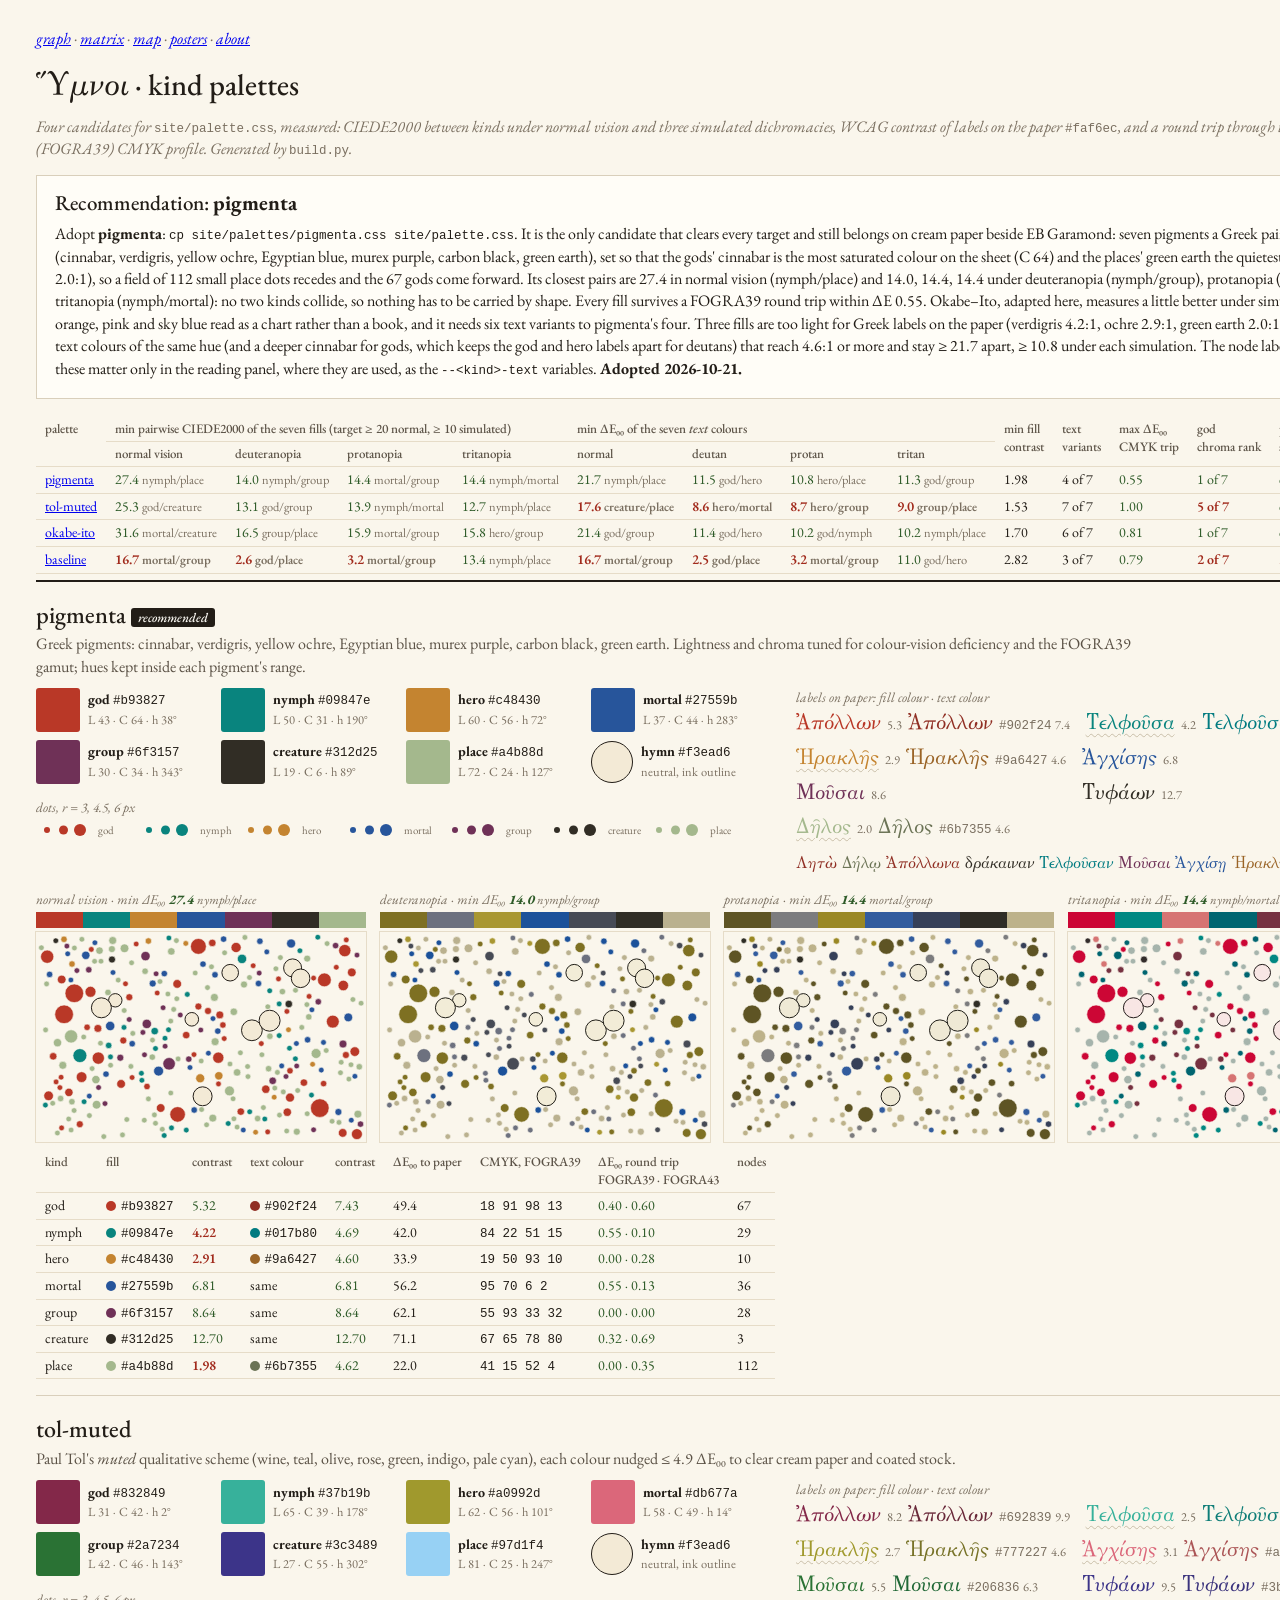
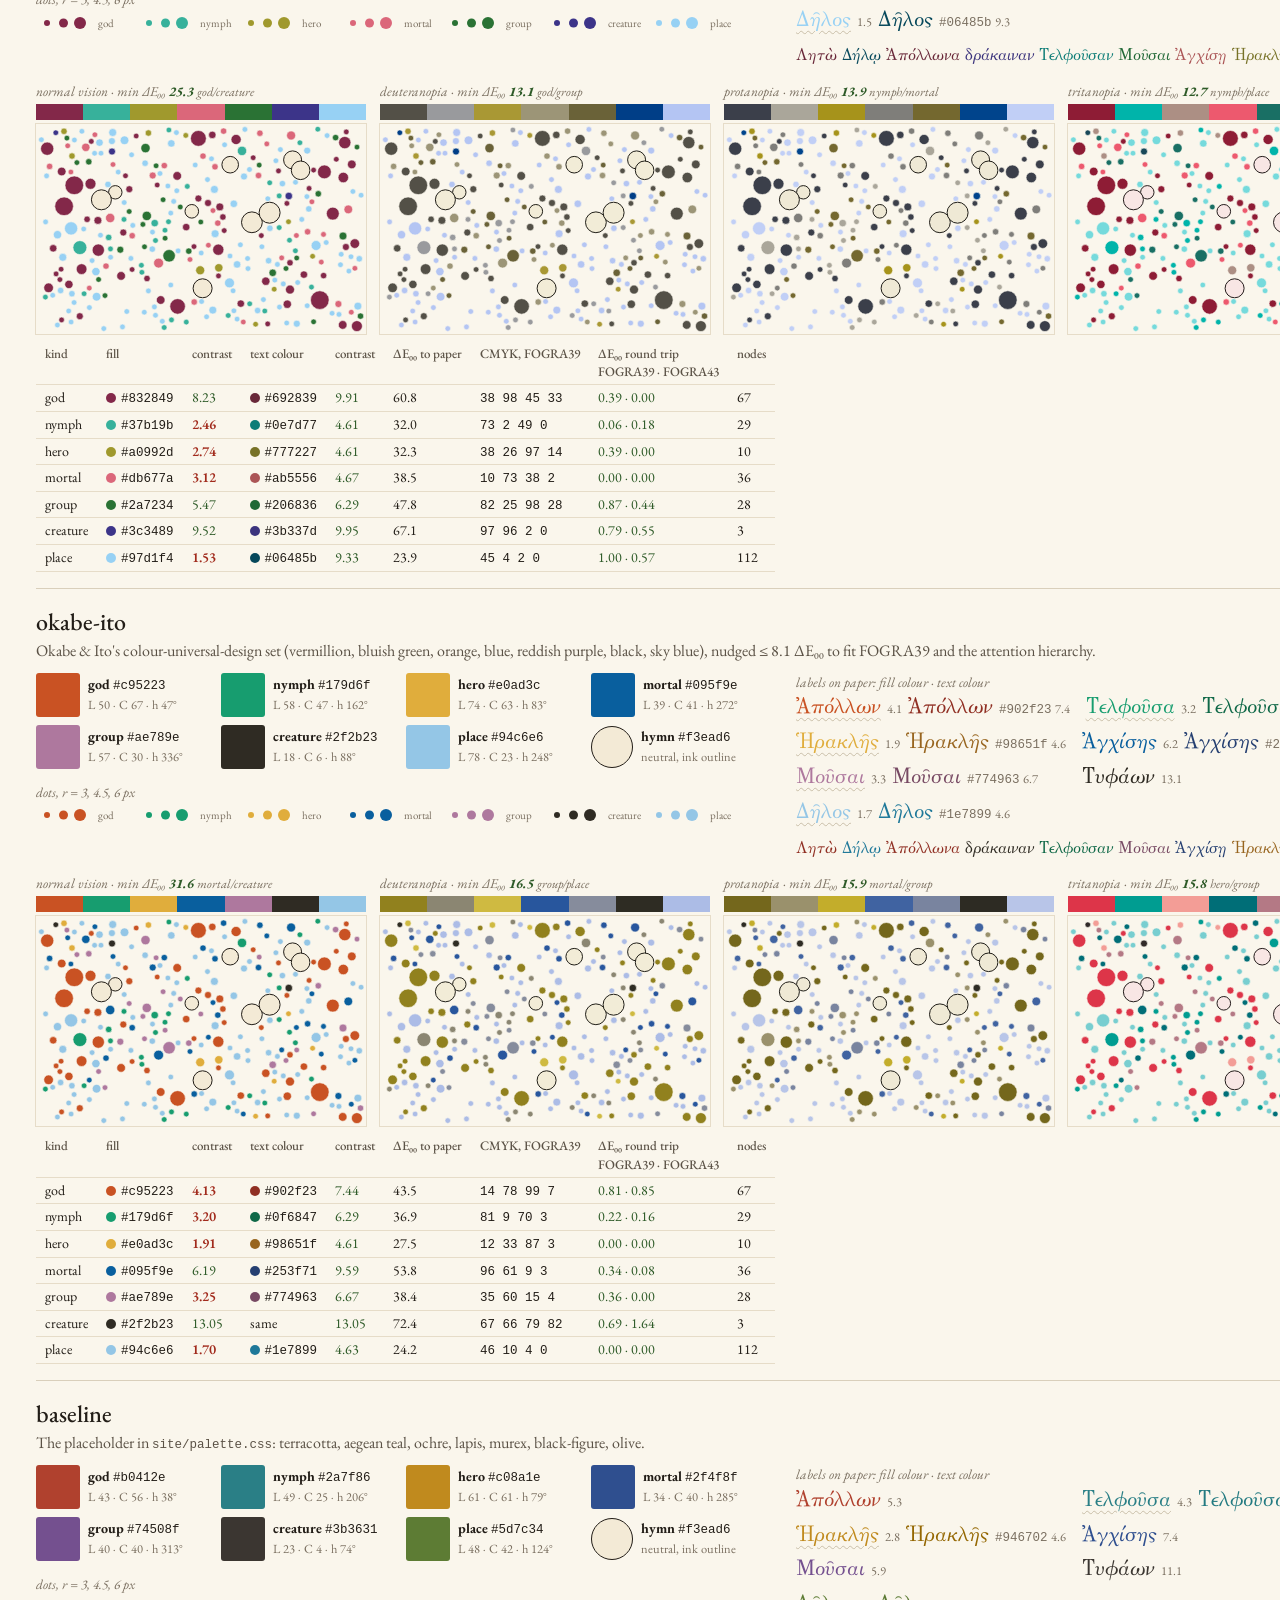
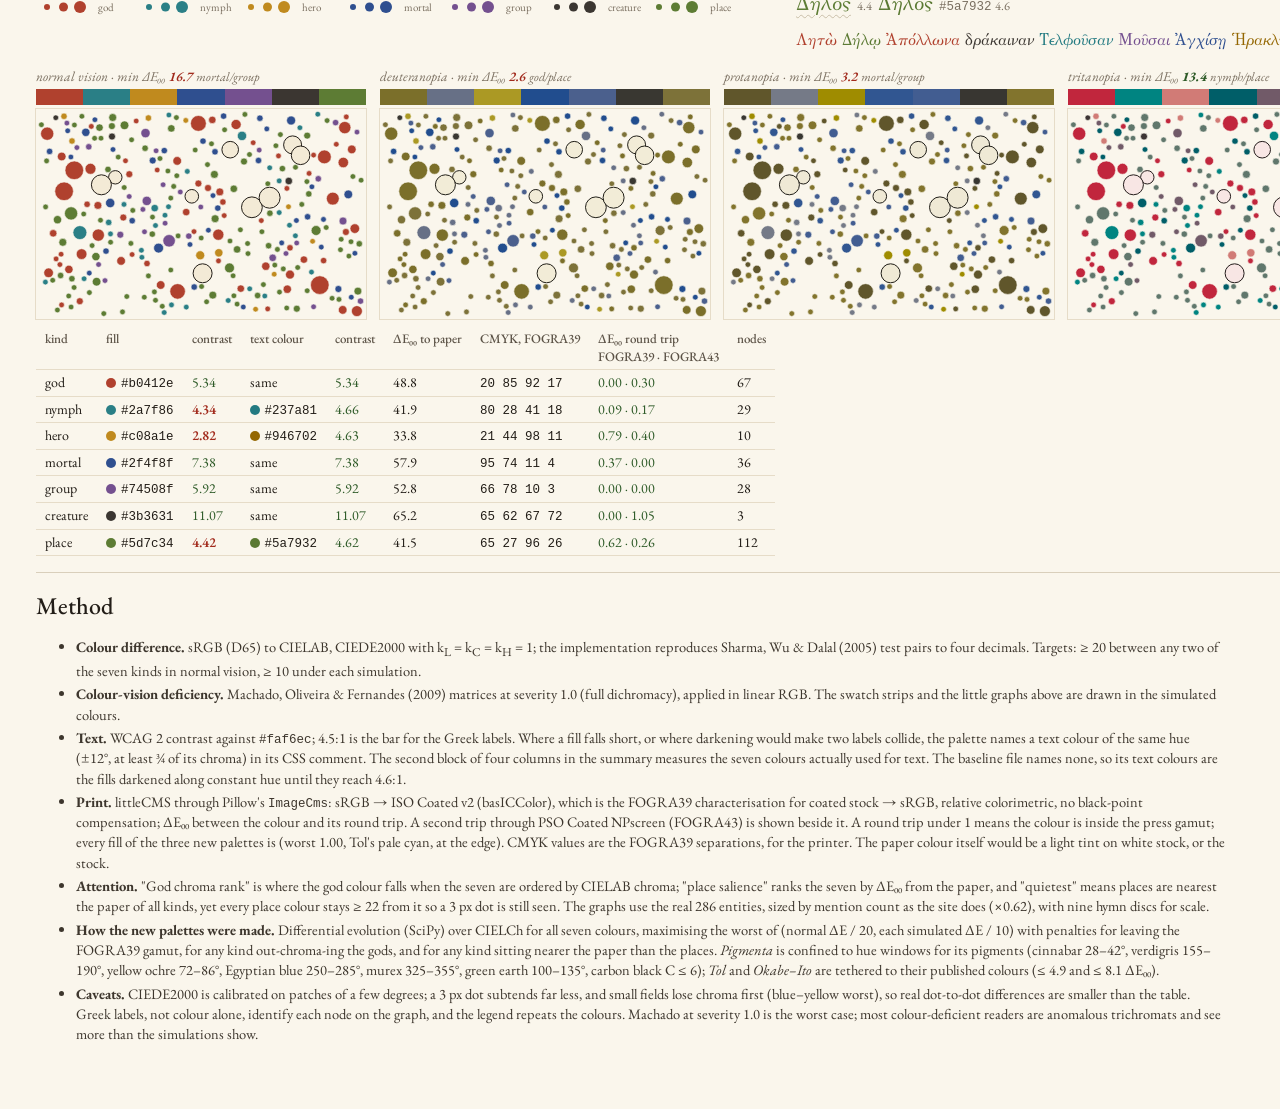
==== commit 6f723acf: "Palette sheet: pigmenta adopted, text colours in use" ====
--- a/site/palettes/index.html
+++ b/site/palettes/index.html
@@ -57,8 +57,8 @@
 Greek labels on the paper (verdigris 4.2:1, ochre 2.9:1, green earth 2.0:1); the CSS comments give text
 colours of the same hue (and a deeper cinnabar for gods, which keeps the god and hero labels apart for
 deutans) that reach 4.6:1 or more and stay ≥ 21.7 apart, ≥ 10.8 under each simulation. The node labels in the
-graph are ink, so these matter only in the reading panel, and using them needs a <code>--&lt;kind&gt;-text</code>
-hook in <code>style.css</code>.</p></div>
+graph are ink, so these matter only in the reading panel, where they are used, as the
+<code>--&lt;kind&gt;-text</code> variables. <b>Adopted 2026-10-21.</b></p></div>
 <table class=summary><tr><th rowspan=2>palette</th><th colspan=4>min pairwise CIEDE2000 of the seven fills (target ≥ 20 normal, ≥ 10 simulated)</th><th colspan=4>min ΔE₀₀ of the seven <i>text</i> colours</th><th rowspan=2>min fill<br>contrast</th><th rowspan=2>text<br>variants</th><th rowspan=2>max ΔE₀₀<br>CMYK trip</th><th rowspan=2>god<br>chroma rank</th><th rowspan=2>place<br>salience rank</th></tr><tr><th>normal vision</th><th>deuteranopia</th><th>protanopia</th><th>tritanopia</th><th>normal</th><th>deutan</th><th>protan</th><th>tritan</th></tr><tr><td><a href="#pigmenta">pigmenta</a></td><td class=ok>27.4 <span class=pair>nymph/place</span></td><td class=ok>14.0 <span class=pair>nymph/group</span></td><td class=ok>14.4 <span class=pair>mortal/group</span></td><td class=ok>14.4 <span class=pair>nymph/mortal</span></td><td class=ok>21.7 <span class=pair>nymph/place</span></td><td class=ok>11.5 <span class=pair>god/hero</span></td><td class=ok>10.8 <span class=pair>hero/place</span></td><td class=ok>11.3 <span class=pair>god/group</span></td><td>1.98</td><td>4 of 7</td><td class=ok>0.55</td><td class=ok>1 of 7</td><td class=ok>quietest</td></tr><tr><td><a href="#tol-muted">tol-muted</a></td><td class=ok>25.3 <span class=pair>god/creature</span></td><td class=ok>13.1 <span class=pair>god/group</span></td><td class=ok>13.9 <span class=pair>nymph/mortal</span></td><td class=ok>12.7 <span class=pair>nymph/place</span></td><td class=bad>17.6 <span class=pair>creature/place</span></td><td class=bad>8.6 <span class=pair>hero/mortal</span></td><td class=bad>8.7 <span class=pair>hero/group</span></td><td class=bad>9.0 <span class=pair>group/place</span></td><td>1.53</td><td>7 of 7</td><td class=ok>1.00</td><td class=bad>5 of 7</td><td class=ok>quietest</td></tr><tr><td><a href="#okabe-ito">okabe-ito</a></td><td class=ok>31.6 <span class=pair>mortal/creature</span></td><td class=ok>16.5 <span class=pair>group/place</span></td><td class=ok>15.9 <span class=pair>mortal/group</span></td><td class=ok>15.8 <span class=pair>hero/group</span></td><td class=ok>21.4 <span class=pair>god/group</span></td><td class=ok>11.4 <span class=pair>god/hero</span></td><td class=ok>10.2 <span class=pair>god/nymph</span></td><td class=ok>10.2 <span class=pair>nymph/place</span></td><td>1.70</td><td>6 of 7</td><td class=ok>0.81</td><td class=ok>1 of 7</td><td class=ok>quietest</td></tr><tr><td><a href="#baseline">baseline</a></td><td class=bad>16.7 <span class=pair>mortal/group</span></td><td class=bad>2.6 <span class=pair>god/place</span></td><td class=bad>3.2 <span class=pair>mortal/group</span></td><td class=ok>13.4 <span class=pair>nymph/place</span></td><td class=bad>16.7 <span class=pair>mortal/group</span></td><td class=bad>2.5 <span class=pair>god/place</span></td><td class=bad>3.2 <span class=pair>mortal/group</span></td><td class=ok>11.0 <span class=pair>god/hero</span></td><td>2.82</td><td>3 of 7</td><td class=ok>0.79</td><td class=bad>2 of 7</td><td class=bad>2 of 7</td></tr></table>
 <section class="pal rec" id="pigmenta"><h2>pigmenta <span class=tag>recommended</span></h2><p class=blurb>Greek pigments: cinnabar, verdigris, yellow ochre, Egyptian blue, murex purple, carbon black, green earth. Lightness and chroma tuned for colour-vision deficiency and the FOGRA39 gamut; hues kept inside each pigment's range.</p><div class=row><div class=swatches><div class=sw><div class=chip style="background:#b93827"></div><div class=lab><b>god</b> <code>#b93827</code><br><span class=num>L 43 · C 64 · h 38°</span></div></div><div class=sw><div class=chip style="background:#09847e"></div><div class=lab><b>nymph</b> <code>#09847e</code><br><span class=num>L 50 · C 31 · h 190°</span></div></div><div class=sw><div class=chip style="background:#c48430"></div><div class=lab><b>hero</b> <code>#c48430</code><br><span class=num>L 60 · C 56 · h 72°</span></div></div><div class=sw><div class=chip style="background:#27559b"></div><div class=lab><b>mortal</b> <code>#27559b</code><br><span class=num>L 37 · C 44 · h 283°</span></div></div><div class=sw><div class=chip style="background:#6f3157"></div><div class=lab><b>group</b> <code>#6f3157</code><br><span class=num>L 30 · C 34 · h 343°</span></div></div><div class=sw><div class=chip style="background:#312d25"></div><div class=lab><b>creature</b> <code>#312d25</code><br><span class=num>L 19 · C 6 · h 89°</span></div></div><div class=sw><div class=chip style="background:#a4b88d"></div><div class=lab><b>place</b> <code>#a4b88d</code><br><span class=num>L 72 · C 24 · h 127°</span></div></div><div class=sw><div class="chip hymn"></div><div class=lab><b>hymn</b> <code>#f3ead6</code><br><span class=num>neutral, ink outline</span></div></div><div class=dotrow><span class=th>dots, r = 3, 4.5, 6 px</span><svg width="720" height="30" class=dots><circle cx="11.0" cy="10" r="3" fill="#b93827"/><circle cx="27.5" cy="10" r="4.5" fill="#b93827"/><circle cx="44.0" cy="10" r="6" fill="#b93827"/><text x="62" y="14" font-size="11" fill="#7a6f60">god</text><circle cx="113.0" cy="10" r="3" fill="#09847e"/><circle cx="129.5" cy="10" r="4.5" fill="#09847e"/><circle cx="146.0" cy="10" r="6" fill="#09847e"/><text x="164" y="14" font-size="11" fill="#7a6f60">nymph</text><circle cx="215.0" cy="10" r="3" fill="#c48430"/><circle cx="231.5" cy="10" r="4.5" fill="#c48430"/><circle cx="248.0" cy="10" r="6" fill="#c48430"/><text x="266" y="14" font-size="11" fill="#7a6f60">hero</text><circle cx="317.0" cy="10" r="3" fill="#27559b"/><circle cx="333.5" cy="10" r="4.5" fill="#27559b"/><circle cx="350.0" cy="10" r="6" fill="#27559b"/><text x="368" y="14" font-size="11" fill="#7a6f60">mortal</text><circle cx="419.0" cy="10" r="3" fill="#6f3157"/><circle cx="435.5" cy="10" r="4.5" fill="#6f3157"/><circle cx="452.0" cy="10" r="6" fill="#6f3157"/><text x="470" y="14" font-size="11" fill="#7a6f60">group</text><circle cx="521.0" cy="10" r="3" fill="#312d25"/><circle cx="537.5" cy="10" r="4.5" fill="#312d25"/><circle cx="554.0" cy="10" r="6" fill="#312d25"/><text x="572" y="14" font-size="11" fill="#7a6f60">creature</text><circle cx="623.0" cy="10" r="3" fill="#a4b88d"/><circle cx="639.5" cy="10" r="4.5" fill="#a4b88d"/><circle cx="656.0" cy="10" r="6" fill="#a4b88d"/><text x="674" y="14" font-size="11" fill="#7a6f60">place</text></svg></div></div><div class=texts><div class=th>labels on paper: fill colour · text colour</div><div class=tx><span class="grc big" style="color:#b93827">Ἀπόλλων</span><span class=crn>5.3</span><span class="grc big" style="color:#902f24">Ἀπόλλων</span><span class=crn><code>#902f24</code> 7.4</span></div><div class=tx><span class="grc big fail" style="color:#09847e">Τελφοῦσα</span><span class=crn>4.2</span><span class="grc big" style="color:#017b80">Τελφοῦσα</span><span class=crn><code>#017b80</code> 4.7</span></div><div class=tx><span class="grc big fail" style="color:#c48430">Ἡρακλῆς</span><span class=crn>2.9</span><span class="grc big" style="color:#9a6427">Ἡρακλῆς</span><span class=crn><code>#9a6427</code> 4.6</span></div><div class=tx><span class="grc big" style="color:#27559b">Ἀγχίσης</span><span class=crn>6.8</span></div><div class=tx><span class="grc big" style="color:#6f3157">Μοῦσαι</span><span class=crn>8.6</span></div><div class=tx><span class="grc big" style="color:#312d25">Τυφάων</span><span class=crn>12.7</span></div><div class=tx><span class="grc big fail" style="color:#a4b88d">Δῆλος</span><span class=crn>2.0</span><span class="grc big" style="color:#6b7355">Δῆλος</span><span class=crn><code>#6b7355</code> 4.6</span></div><p class="grc para"><span style="color:#902f24">Λητὼ</span> <span style="color:#6b7355">Δήλῳ</span> <span style="color:#902f24">Ἀπόλλωνα</span> <span style="color:#312d25">δράκαιναν</span> <span style="color:#017b80">Τελφοῦσαν</span> <span style="color:#6f3157">Μοῦσαι</span> <span style="color:#27559b">Ἀγχίσῃ</span> <span style="color:#9a6427">Ἡρακλῆα</span> <span style="color:#6b7355">Πυθοῖ</span></p></div></div><div class=cvd><figure><figcaption>normal vision · min ΔE₀₀ <b class=ok>27.4</b> <span class=pair>nymph/place</span></figcaption><div class=strip><span style="background:#b93827" title="god">god</span><span style="background:#09847e" title="nymph">nymph</span><span style="background:#c48430" title="hero">hero</span><span style="background:#27559b" title="mortal">mortal</span><span style="background:#6f3157" title="group">group</span><span style="background:#312d25" title="creature">creature</span><span style="background:#a4b88d" title="place">place</span></div><svg viewBox="0 0 330 210" width="330" height="210" class="graph"><circle cx="155.8" cy="87.3" r="6.8" fill="#f3ead6" stroke="#221d17" stroke-width="1"/><circle cx="256.6" cy="35.9" r="9.0" fill="#f3ead6" stroke="#221d17" stroke-width="1"/><circle cx="264.6" cy="46.3" r="9.3" fill="#f3ead6" stroke="#221d17" stroke-width="1"/><circle cx="194.2" cy="40.7" r="8.3" fill="#f3ead6" stroke="#221d17" stroke-width="1"/><circle cx="215.9" cy="98.3" r="10.4" fill="#f3ead6" stroke="#221d17" stroke-width="1"/><circle cx="79.3" cy="68.3" r="6.7" fill="#f3ead6" stroke="#221d17" stroke-width="1"/><circle cx="166.6" cy="164.3" r="9.5" fill="#f3ead6" stroke="#221d17" stroke-width="1"/><circle cx="233.6" cy="88.7" r="10.5" fill="#f3ead6" stroke="#221d17" stroke-width="1"/><circle cx="65.4" cy="75.8" r="10.0" fill="#f3ead6" stroke="#221d17" stroke-width="1"/><circle cx="177.0" cy="86.6" r="2.79" fill="#27559b" stroke="#faf6ec" stroke-width=".6"/><circle cx="302.4" cy="180.0" r="3.47" fill="#27559b" stroke="#faf6ec" stroke-width=".6"/><circle cx="132.9" cy="6.0" r="2.79" fill="#09847e" stroke="#faf6ec" stroke-width=".6"/><circle cx="222.5" cy="51.5" r="3.18" fill="#27559b" stroke="#faf6ec" stroke-width=".6"/><circle cx="87.3" cy="108.5" r="3.47" fill="#b93827" stroke="#faf6ec" stroke-width=".6"/><circle cx="280.1" cy="121.5" r="4.94" fill="#a4b88d" stroke="#faf6ec" stroke-width=".6"/><circle cx="182.8" cy="143.8" r="4.14" fill="#c48430" stroke="#faf6ec" stroke-width=".6"/><circle cx="260.8" cy="199.7" r="3.47" fill="#a4b88d" stroke="#faf6ec" stroke-width=".6"/><circle cx="245.7" cy="133.9" r="2.79" fill="#27559b" stroke="#faf6ec" stroke-width=".6"/><circle cx="182.5" cy="151.9" r="2.79" fill="#b93827" stroke="#faf6ec" stroke-width=".6"/><circle cx="141.2" cy="51.9" r="4.32" fill="#b93827" stroke="#faf6ec" stroke-width=".6"/><circle cx="9.6" cy="97.9" r="2.79" fill="#a4b88d" stroke="#faf6ec" stroke-width=".6"/><circle cx="270.9" cy="72.6" r="2.79" fill="#a4b88d" stroke="#faf6ec" stroke-width=".6"/><circle cx="25.7" cy="47.5" r="4.32" fill="#b93827" stroke="#faf6ec" stroke-width=".6"/><circle cx="38.1" cy="178.5" r="2.79" fill="#a4b88d" stroke="#faf6ec" stroke-width=".6"/><circle cx="126.3" cy="197.3" r="2.79" fill="#a4b88d" stroke="#faf6ec" stroke-width=".6"/><circle cx="67.8" cy="204.6" r="2.79" fill="#a4b88d" stroke="#faf6ec" stroke-width=".6"/><circle cx="62.6" cy="155.5" r="2.79" fill="#6f3157" stroke="#faf6ec" stroke-width=".6"/><circle cx="60.6" cy="172.7" r="4.32" fill="#a4b88d" stroke="#faf6ec" stroke-width=".6"/><circle cx="251.3" cy="180.2" r="4.14" fill="#b93827" stroke="#faf6ec" stroke-width=".6"/><circle cx="208.9" cy="5.4" r="2.79" fill="#a4b88d" stroke="#faf6ec" stroke-width=".6"/><circle cx="310.3" cy="7.9" r="2.79" fill="#b93827" stroke="#faf6ec" stroke-width=".6"/><circle cx="271.2" cy="26.6" r="3.47" fill="#a4b88d" stroke="#faf6ec" stroke-width=".6"/><circle cx="82.2" cy="48.1" r="2.79" fill="#a4b88d" stroke="#faf6ec" stroke-width=".6"/><circle cx="28.0" cy="7.3" r="3.18" fill="#c48430" stroke="#faf6ec" stroke-width=".6"/><circle cx="164.8" cy="98.0" r="2.79" fill="#6f3157" stroke="#faf6ec" stroke-width=".6"/><circle cx="176.3" cy="10.9" r="3.72" fill="#b93827" stroke="#faf6ec" stroke-width=".6"/><circle cx="58.9" cy="10.7" r="2.79" fill="#27559b" stroke="#faf6ec" stroke-width=".6"/><circle cx="134.8" cy="161.0" r="2.79" fill="#a4b88d" stroke="#faf6ec" stroke-width=".6"/><circle cx="250.9" cy="79.4" r="2.79" fill="#b93827" stroke="#faf6ec" stroke-width=".6"/><circle cx="19.8" cy="8.7" r="2.79" fill="#312d25" stroke="#faf6ec" stroke-width=".6"/><circle cx="260.7" cy="134.0" r="2.79" fill="#6f3157" stroke="#faf6ec" stroke-width=".6"/><circle cx="159.2" cy="41.0" r="2.79" fill="#a4b88d" stroke="#faf6ec" stroke-width=".6"/><circle cx="74.2" cy="94.0" r="4.65" fill="#27559b" stroke="#faf6ec" stroke-width=".6"/><circle cx="45.9" cy="7.3" r="2.79" fill="#a4b88d" stroke="#faf6ec" stroke-width=".6"/><circle cx="76.0" cy="27.5" r="3.47" fill="#312d25" stroke="#faf6ec" stroke-width=".6"/><circle cx="17.2" cy="124.3" r="3.72" fill="#b93827" stroke="#faf6ec" stroke-width=".6"/><circle cx="55.3" cy="17.4" r="2.79" fill="#b93827" stroke="#faf6ec" stroke-width=".6"/><circle cx="96.8" cy="101.4" r="2.79" fill="#a4b88d" stroke="#faf6ec" stroke-width=".6"/><circle cx="252.8" cy="72.0" r="3.72" fill="#312d25" stroke="#faf6ec" stroke-width=".6"/><circle cx="72.0" cy="60.4" r="3.18" fill="#a4b88d" stroke="#faf6ec" stroke-width=".6"/><circle cx="38.3" cy="61.3" r="9.30" fill="#b93827" stroke="#faf6ec" stroke-width=".6"/><circle cx="124.7" cy="176.0" r="4.32" fill="#b93827" stroke="#faf6ec" stroke-width=".6"/><circle cx="221.6" cy="186.5" r="3.18" fill="#a4b88d" stroke="#faf6ec" stroke-width=".6"/><circle cx="129.1" cy="114.2" r="2.79" fill="#6f3157" stroke="#faf6ec" stroke-width=".6"/><circle cx="93.2" cy="87.5" r="2.79" fill="#6f3157" stroke="#faf6ec" stroke-width=".6"/><circle cx="201.1" cy="140.4" r="3.72" fill="#a4b88d" stroke="#faf6ec" stroke-width=".6"/><circle cx="320.9" cy="202.1" r="5.46" fill="#b93827" stroke="#faf6ec" stroke-width=".6"/><circle cx="10.6" cy="51.9" r="2.79" fill="#a4b88d" stroke="#faf6ec" stroke-width=".6"/><circle cx="53.4" cy="183.6" r="2.79" fill="#a4b88d" stroke="#faf6ec" stroke-width=".6"/><circle cx="188.6" cy="20.8" r="2.79" fill="#a4b88d" stroke="#faf6ec" stroke-width=".6"/><circle cx="64.5" cy="111.2" r="2.79" fill="#a4b88d" stroke="#faf6ec" stroke-width=".6"/><circle cx="217.2" cy="33.7" r="2.79" fill="#b93827" stroke="#faf6ec" stroke-width=".6"/><circle cx="11.2" cy="24.7" r="6.60" fill="#b93827" stroke="#faf6ec" stroke-width=".6"/><circle cx="21.5" cy="110.7" r="4.14" fill="#a4b88d" stroke="#faf6ec" stroke-width=".6"/><circle cx="49.8" cy="23.3" r="4.14" fill="#27559b" stroke="#faf6ec" stroke-width=".6"/><circle cx="54.5" cy="59.8" r="5.46" fill="#b93827" stroke="#faf6ec" stroke-width=".6"/><circle cx="56.1" cy="136.6" r="2.79" fill="#a4b88d" stroke="#faf6ec" stroke-width=".6"/><circle cx="129.0" cy="106.2" r="2.79" fill="#09847e" stroke="#faf6ec" stroke-width=".6"/><circle cx="74.5" cy="124.9" r="2.79" fill="#09847e" stroke="#faf6ec" stroke-width=".6"/><circle cx="283.8" cy="176.1" r="9.30" fill="#b93827" stroke="#faf6ec" stroke-width=".6"/><circle cx="188.2" cy="106.6" r="2.79" fill="#b93827" stroke="#faf6ec" stroke-width=".6"/><circle cx="243.5" cy="183.1" r="2.79" fill="#a4b88d" stroke="#faf6ec" stroke-width=".6"/><circle cx="172.4" cy="121.2" r="2.79" fill="#27559b" stroke="#faf6ec" stroke-width=".6"/><circle cx="88.5" cy="16.3" r="4.32" fill="#a4b88d" stroke="#faf6ec" stroke-width=".6"/><circle cx="122.6" cy="139.1" r="4.94" fill="#27559b" stroke="#faf6ec" stroke-width=".6"/><circle cx="112.4" cy="166.9" r="2.79" fill="#a4b88d" stroke="#faf6ec" stroke-width=".6"/><circle cx="32.7" cy="187.0" r="2.79" fill="#a4b88d" stroke="#faf6ec" stroke-width=".6"/><circle cx="43.9" cy="123.6" r="6.95" fill="#09847e" stroke="#faf6ec" stroke-width=".6"/><circle cx="141.6" cy="182.4" r="7.74" fill="#b93827" stroke="#faf6ec" stroke-width=".6"/><circle cx="21.4" cy="201.0" r="2.79" fill="#a4b88d" stroke="#faf6ec" stroke-width=".6"/><circle cx="116.5" cy="108.1" r="2.79" fill="#a4b88d" stroke="#faf6ec" stroke-width=".6"/><circle cx="281.8" cy="5.2" r="2.79" fill="#09847e" stroke="#faf6ec" stroke-width=".6"/><circle cx="30.9" cy="14.1" r="2.79" fill="#6f3157" stroke="#faf6ec" stroke-width=".6"/><circle cx="112.4" cy="9.0" r="3.18" fill="#c48430" stroke="#faf6ec" stroke-width=".6"/><circle cx="232.6" cy="136.7" r="3.18" fill="#a4b88d" stroke="#faf6ec" stroke-width=".6"/><circle cx="23.9" cy="155.6" r="2.79" fill="#b93827" stroke="#faf6ec" stroke-width=".6"/><circle cx="193.5" cy="158.9" r="4.94" fill="#a4b88d" stroke="#faf6ec" stroke-width=".6"/><circle cx="231.7" cy="199.9" r="2.79" fill="#b93827" stroke="#faf6ec" stroke-width=".6"/><circle cx="238.2" cy="165.2" r="2.79" fill="#c48430" stroke="#faf6ec" stroke-width=".6"/><circle cx="52.8" cy="37.8" r="3.18" fill="#6f3157" stroke="#faf6ec" stroke-width=".6"/><circle cx="105.4" cy="141.3" r="2.79" fill="#09847e" stroke="#faf6ec" stroke-width=".6"/><circle cx="181.8" cy="99.1" r="3.18" fill="#27559b" stroke="#faf6ec" stroke-width=".6"/><circle cx="178.4" cy="65.4" r="3.94" fill="#a4b88d" stroke="#faf6ec" stroke-width=".6"/><circle cx="300.3" cy="35.3" r="2.79" fill="#b93827" stroke="#faf6ec" stroke-width=".6"/><circle cx="250.7" cy="199.0" r="2.79" fill="#a4b88d" stroke="#faf6ec" stroke-width=".6"/><circle cx="290.2" cy="118.5" r="2.79" fill="#a4b88d" stroke="#faf6ec" stroke-width=".6"/><circle cx="299.6" cy="13.6" r="3.18" fill="#6f3157" stroke="#faf6ec" stroke-width=".6"/><circle cx="182.3" cy="125.7" r="5.58" fill="#b93827" stroke="#faf6ec" stroke-width=".6"/><circle cx="26.8" cy="133.3" r="3.94" fill="#a4b88d" stroke="#faf6ec" stroke-width=".6"/><circle cx="306.7" cy="200.9" r="4.32" fill="#b93827" stroke="#faf6ec" stroke-width=".6"/><circle cx="243.2" cy="103.6" r="2.79" fill="#09847e" stroke="#faf6ec" stroke-width=".6"/><circle cx="230.8" cy="19.9" r="2.79" fill="#27559b" stroke="#faf6ec" stroke-width=".6"/><circle cx="238.8" cy="156.1" r="2.79" fill="#a4b88d" stroke="#faf6ec" stroke-width=".6"/><circle cx="170.6" cy="192.8" r="2.79" fill="#a4b88d" stroke="#faf6ec" stroke-width=".6"/><circle cx="118.4" cy="182.9" r="2.79" fill="#a4b88d" stroke="#faf6ec" stroke-width=".6"/><circle cx="213.7" cy="179.8" r="2.79" fill="#09847e" stroke="#faf6ec" stroke-width=".6"/><circle cx="165.2" cy="129.0" r="2.79" fill="#a4b88d" stroke="#faf6ec" stroke-width=".6"/><circle cx="242.5" cy="46.9" r="2.79" fill="#b93827" stroke="#faf6ec" stroke-width=".6"/><circle cx="16.7" cy="171.3" r="2.79" fill="#a4b88d" stroke="#faf6ec" stroke-width=".6"/><circle cx="108.5" cy="122.8" r="2.79" fill="#6f3157" stroke="#faf6ec" stroke-width=".6"/><circle cx="244.4" cy="25.6" r="2.79" fill="#a4b88d" stroke="#faf6ec" stroke-width=".6"/><circle cx="186.9" cy="93.0" r="3.18" fill="#b93827" stroke="#faf6ec" stroke-width=".6"/><circle cx="85.1" cy="151.9" r="4.32" fill="#b93827" stroke="#faf6ec" stroke-width=".6"/><circle cx="303.0" cy="190.4" r="2.79" fill="#a4b88d" stroke="#faf6ec" stroke-width=".6"/><circle cx="84.3" cy="125.7" r="3.47" fill="#6f3157" stroke="#faf6ec" stroke-width=".6"/><circle cx="324.5" cy="192.1" r="3.18" fill="#6f3157" stroke="#faf6ec" stroke-width=".6"/><circle cx="158.2" cy="178.0" r="3.18" fill="#27559b" stroke="#faf6ec" stroke-width=".6"/><circle cx="263.9" cy="18.7" r="2.79" fill="#09847e" stroke="#faf6ec" stroke-width=".6"/><circle cx="121.2" cy="61.0" r="2.79" fill="#b93827" stroke="#faf6ec" stroke-width=".6"/><circle cx="38.4" cy="16.0" r="2.79" fill="#a4b88d" stroke="#faf6ec" stroke-width=".6"/><circle cx="285.3" cy="138.1" r="2.79" fill="#27559b" stroke="#faf6ec" stroke-width=".6"/><circle cx="35.9" cy="169.7" r="3.18" fill="#a4b88d" stroke="#faf6ec" stroke-width=".6"/><circle cx="254.0" cy="138.8" r="3.18" fill="#b93827" stroke="#faf6ec" stroke-width=".6"/><circle cx="207.3" cy="198.0" r="2.79" fill="#27559b" stroke="#faf6ec" stroke-width=".6"/><circle cx="94.9" cy="134.4" r="2.79" fill="#a4b88d" stroke="#faf6ec" stroke-width=".6"/><circle cx="120.1" cy="41.8" r="2.79" fill="#6f3157" stroke="#faf6ec" stroke-width=".6"/><circle cx="325.1" cy="71.2" r="2.79" fill="#a4b88d" stroke="#faf6ec" stroke-width=".6"/><circle cx="35.1" cy="198.0" r="2.79" fill="#a4b88d" stroke="#faf6ec" stroke-width=".6"/><circle cx="277.6" cy="197.8" r="2.79" fill="#6f3157" stroke="#faf6ec" stroke-width=".6"/><circle cx="321.9" cy="182.1" r="3.94" fill="#a4b88d" stroke="#faf6ec" stroke-width=".6"/><circle cx="239.9" cy="36.7" r="2.79" fill="#a4b88d" stroke="#faf6ec" stroke-width=".6"/><circle cx="110.8" cy="91.9" r="4.65" fill="#6f3157" stroke="#faf6ec" stroke-width=".6"/><circle cx="197.9" cy="186.8" r="2.79" fill="#a4b88d" stroke="#faf6ec" stroke-width=".6"/><circle cx="291.1" cy="11.6" r="2.79" fill="#a4b88d" stroke="#faf6ec" stroke-width=".6"/><circle cx="43.8" cy="192.2" r="3.47" fill="#b93827" stroke="#faf6ec" stroke-width=".6"/><circle cx="271.6" cy="107.8" r="3.18" fill="#27559b" stroke="#faf6ec" stroke-width=".6"/><circle cx="272.8" cy="84.9" r="3.18" fill="#a4b88d" stroke="#faf6ec" stroke-width=".6"/><circle cx="254.0" cy="165.6" r="4.49" fill="#b93827" stroke="#faf6ec" stroke-width=".6"/><circle cx="321.0" cy="23.1" r="2.79" fill="#6f3157" stroke="#faf6ec" stroke-width=".6"/><circle cx="223.9" cy="9.2" r="3.18" fill="#27559b" stroke="#faf6ec" stroke-width=".6"/><circle cx="312.9" cy="147.1" r="2.79" fill="#a4b88d" stroke="#faf6ec" stroke-width=".6"/><circle cx="315.8" cy="40.4" r="4.32" fill="#b93827" stroke="#faf6ec" stroke-width=".6"/><circle cx="241.4" cy="140.4" r="2.79" fill="#a4b88d" stroke="#faf6ec" stroke-width=".6"/><circle cx="12.6" cy="163.8" r="4.80" fill="#b93827" stroke="#faf6ec" stroke-width=".6"/><circle cx="135.5" cy="195.9" r="2.79" fill="#09847e" stroke="#faf6ec" stroke-width=".6"/><circle cx="124.0" cy="49.5" r="2.79" fill="#a4b88d" stroke="#faf6ec" stroke-width=".6"/><circle cx="228.8" cy="187.0" r="2.79" fill="#09847e" stroke="#faf6ec" stroke-width=".6"/><circle cx="219.6" cy="200.2" r="2.79" fill="#c48430" stroke="#faf6ec" stroke-width=".6"/><circle cx="308.8" cy="18.6" r="6.12" fill="#b93827" stroke="#faf6ec" stroke-width=".6"/><circle cx="162.4" cy="74.5" r="3.47" fill="#b93827" stroke="#faf6ec" stroke-width=".6"/><circle cx="133.1" cy="131.8" r="6.22" fill="#6f3157" stroke="#faf6ec" stroke-width=".6"/><circle cx="119.5" cy="191.3" r="2.79" fill="#a4b88d" stroke="#faf6ec" stroke-width=".6"/><circle cx="63.5" cy="18.6" r="3.72" fill="#a4b88d" stroke="#faf6ec" stroke-width=".6"/><circle cx="307.0" cy="112.0" r="3.94" fill="#6f3157" stroke="#faf6ec" stroke-width=".6"/><circle cx="204.4" cy="120.8" r="2.79" fill="#a4b88d" stroke="#faf6ec" stroke-width=".6"/><circle cx="131.9" cy="62.0" r="2.79" fill="#a4b88d" stroke="#faf6ec" stroke-width=".6"/><circle cx="108.3" cy="188.2" r="2.79" fill="#a4b88d" stroke="#faf6ec" stroke-width=".6"/><circle cx="206.0" cy="26.9" r="4.65" fill="#09847e" stroke="#faf6ec" stroke-width=".6"/><circle cx="246.4" cy="59.6" r="3.18" fill="#a4b88d" stroke="#faf6ec" stroke-width=".6"/><circle cx="236.7" cy="148.8" r="3.72" fill="#6f3157" stroke="#faf6ec" stroke-width=".6"/><circle cx="176.8" cy="186.1" r="3.94" fill="#a4b88d" stroke="#faf6ec" stroke-width=".6"/><circle cx="118.7" cy="99.1" r="3.72" fill="#09847e" stroke="#faf6ec" stroke-width=".6"/><circle cx="96.2" cy="111.7" r="3.18" fill="#27559b" stroke="#faf6ec" stroke-width=".6"/><circle cx="225.9" cy="122.7" r="2.79" fill="#a4b88d" stroke="#faf6ec" stroke-width=".6"/><circle cx="65.0" cy="29.2" r="2.79" fill="#a4b88d" stroke="#faf6ec" stroke-width=".6"/><circle cx="309.9" cy="123.0" r="3.47" fill="#b93827" stroke="#faf6ec" stroke-width=".6"/><circle cx="255.1" cy="11.5" r="4.49" fill="#27559b" stroke="#faf6ec" stroke-width=".6"/><circle cx="45.6" cy="145.1" r="5.34" fill="#b93827" stroke="#faf6ec" stroke-width=".6"/><circle cx="250.0" cy="144.5" r="2.79" fill="#6f3157" stroke="#faf6ec" stroke-width=".6"/><circle cx="276.6" cy="132.3" r="2.79" fill="#c48430" stroke="#faf6ec" stroke-width=".6"/><circle cx="28.1" cy="82.3" r="9.30" fill="#b93827" stroke="#faf6ec" stroke-width=".6"/><circle cx="116.7" cy="51.5" r="3.47" fill="#27559b" stroke="#faf6ec" stroke-width=".6"/><circle cx="247.3" cy="159.9" r="2.79" fill="#a4b88d" stroke="#faf6ec" stroke-width=".6"/><circle cx="179.1" cy="109.7" r="3.94" fill="#a4b88d" stroke="#faf6ec" stroke-width=".6"/><circle cx="86.5" cy="202.9" r="2.79" fill="#a4b88d" stroke="#faf6ec" stroke-width=".6"/><circle cx="119.5" cy="116.5" r="2.79" fill="#09847e" stroke="#faf6ec" stroke-width=".6"/><circle cx="111.0" cy="154.5" r="3.18" fill="#b93827" stroke="#faf6ec" stroke-width=".6"/><circle cx="134.8" cy="89.1" r="2.79" fill="#a4b88d" stroke="#faf6ec" stroke-width=".6"/><circle cx="253.5" cy="116.2" r="2.79" fill="#09847e" stroke="#faf6ec" stroke-width=".6"/><circle cx="233.7" cy="58.8" r="2.79" fill="#09847e" stroke="#faf6ec" stroke-width=".6"/><circle cx="296.1" cy="189.3" r="2.79" fill="#a4b88d" stroke="#faf6ec" stroke-width=".6"/><circle cx="140.8" cy="66.7" r="2.79" fill="#a4b88d" stroke="#faf6ec" stroke-width=".6"/><circle cx="259.4" cy="126.8" r="2.79" fill="#09847e" stroke="#faf6ec" stroke-width=".6"/><circle cx="197.8" cy="79.8" r="3.72" fill="#a4b88d" stroke="#faf6ec" stroke-width=".6"/><circle cx="158.0" cy="122.6" r="2.79" fill="#b93827" stroke="#faf6ec" stroke-width=".6"/><circle cx="62.3" cy="126.1" r="6.12" fill="#b93827" stroke="#faf6ec" stroke-width=".6"/><circle cx="89.5" cy="51.8" r="2.79" fill="#b93827" stroke="#faf6ec" stroke-width=".6"/><circle cx="109.5" cy="24.1" r="4.65" fill="#6f3157" stroke="#faf6ec" stroke-width=".6"/><circle cx="88.0" cy="95.4" r="2.79" fill="#09847e" stroke="#faf6ec" stroke-width=".6"/><circle cx="93.3" cy="65.2" r="3.47" fill="#b93827" stroke="#faf6ec" stroke-width=".6"/><circle cx="204.8" cy="179.6" r="3.72" fill="#b93827" stroke="#faf6ec" stroke-width=".6"/><circle cx="34.9" cy="48.0" r="2.79" fill="#27559b" stroke="#faf6ec" stroke-width=".6"/><circle cx="323.3" cy="134.8" r="3.18" fill="#a4b88d" stroke="#faf6ec" stroke-width=".6"/><circle cx="164.2" cy="146.3" r="4.49" fill="#c48430" stroke="#faf6ec" stroke-width=".6"/><circle cx="192.2" cy="191.5" r="2.79" fill="#09847e" stroke="#faf6ec" stroke-width=".6"/><circle cx="152.8" cy="127.1" r="3.18" fill="#6f3157" stroke="#faf6ec" stroke-width=".6"/><circle cx="288.4" cy="47.9" r="6.87" fill="#b93827" stroke="#faf6ec" stroke-width=".6"/><circle cx="282.3" cy="69.8" r="3.18" fill="#6f3157" stroke="#faf6ec" stroke-width=".6"/><circle cx="201.1" cy="195.1" r="2.79" fill="#a4b88d" stroke="#faf6ec" stroke-width=".6"/><circle cx="53.3" cy="164.1" r="2.79" fill="#27559b" stroke="#faf6ec" stroke-width=".6"/><circle cx="58.6" cy="29.3" r="2.79" fill="#a4b88d" stroke="#faf6ec" stroke-width=".6"/><circle cx="261.7" cy="158.5" r="2.79" fill="#a4b88d" stroke="#faf6ec" stroke-width=".6"/><circle cx="140.4" cy="8.6" r="2.79" fill="#a4b88d" stroke="#faf6ec" stroke-width=".6"/><circle cx="227.4" cy="175.6" r="2.79" fill="#a4b88d" stroke="#faf6ec" stroke-width=".6"/><circle cx="225.3" cy="111.6" r="2.79" fill="#b93827" stroke="#faf6ec" stroke-width=".6"/><circle cx="9.4" cy="173.1" r="2.79" fill="#09847e" stroke="#faf6ec" stroke-width=".6"/><circle cx="183.8" cy="82.9" r="3.94" fill="#b93827" stroke="#faf6ec" stroke-width=".6"/><circle cx="229.8" cy="157.2" r="4.14" fill="#b93827" stroke="#faf6ec" stroke-width=".6"/><circle cx="213.5" cy="45.5" r="2.79" fill="#a4b88d" stroke="#faf6ec" stroke-width=".6"/><circle cx="95.6" cy="30.8" r="2.79" fill="#a4b88d" stroke="#faf6ec" stroke-width=".6"/><circle cx="25.1" cy="145.2" r="2.79" fill="#b93827" stroke="#faf6ec" stroke-width=".6"/><circle cx="296.8" cy="89.6" r="6.42" fill="#b93827" stroke="#faf6ec" stroke-width=".6"/><circle cx="32.9" cy="160.4" r="4.14" fill="#b93827" stroke="#faf6ec" stroke-width=".6"/><circle cx="13.6" cy="42.4" r="3.18" fill="#27559b" stroke="#faf6ec" stroke-width=".6"/><circle cx="275.5" cy="163.1" r="2.79" fill="#09847e" stroke="#faf6ec" stroke-width=".6"/><circle cx="106.9" cy="100.4" r="2.79" fill="#6f3157" stroke="#faf6ec" stroke-width=".6"/><circle cx="172.0" cy="79.0" r="3.47" fill="#b93827" stroke="#faf6ec" stroke-width=".6"/><circle cx="77.0" cy="40.5" r="2.79" fill="#27559b" stroke="#faf6ec" stroke-width=".6"/><circle cx="5.4" cy="15.7" r="2.79" fill="#a4b88d" stroke="#faf6ec" stroke-width=".6"/><circle cx="304.5" cy="140.7" r="2.79" fill="#a4b88d" stroke="#faf6ec" stroke-width=".6"/><circle cx="287.5" cy="110.4" r="2.79" fill="#27559b" stroke="#faf6ec" stroke-width=".6"/><circle cx="165.6" cy="177.5" r="2.79" fill="#a4b88d" stroke="#faf6ec" stroke-width=".6"/><circle cx="149.8" cy="11.4" r="2.79" fill="#c48430" stroke="#faf6ec" stroke-width=".6"/><circle cx="167.0" cy="32.1" r="3.18" fill="#27559b" stroke="#faf6ec" stroke-width=".6"/><circle cx="20.1" cy="149.9" r="2.79" fill="#b93827" stroke="#faf6ec" stroke-width=".6"/><circle cx="154.0" cy="135.5" r="2.79" fill="#27559b" stroke="#faf6ec" stroke-width=".6"/><circle cx="25.6" cy="195.9" r="2.79" fill="#b93827" stroke="#faf6ec" stroke-width=".6"/><circle cx="128.3" cy="41.6" r="3.18" fill="#27559b" stroke="#faf6ec" stroke-width=".6"/><circle cx="90.8" cy="187.5" r="2.79" fill="#a4b88d" stroke="#faf6ec" stroke-width=".6"/><circle cx="100.2" cy="12.0" r="2.79" fill="#b93827" stroke="#faf6ec" stroke-width=".6"/><circle cx="144.3" cy="83.0" r="2.79" fill="#6f3157" stroke="#faf6ec" stroke-width=".6"/><circle cx="187.6" cy="7.1" r="3.18" fill="#27559b" stroke="#faf6ec" stroke-width=".6"/><circle cx="51.1" cy="95.3" r="3.18" fill="#b93827" stroke="#faf6ec" stroke-width=".6"/><circle cx="48.1" cy="169.7" r="2.79" fill="#09847e" stroke="#faf6ec" stroke-width=".6"/><circle cx="109.1" cy="39.2" r="3.18" fill="#a4b88d" stroke="#faf6ec" stroke-width=".6"/><circle cx="316.9" cy="67.5" r="2.79" fill="#a4b88d" stroke="#faf6ec" stroke-width=".6"/><circle cx="31.7" cy="21.8" r="2.79" fill="#27559b" stroke="#faf6ec" stroke-width=".6"/><circle cx="243.2" cy="71.9" r="2.79" fill="#09847e" stroke="#faf6ec" stroke-width=".6"/><circle cx="59.9" cy="147.6" r="4.14" fill="#a4b88d" stroke="#faf6ec" stroke-width=".6"/><circle cx="200.1" cy="15.5" r="5.08" fill="#b93827" stroke="#faf6ec" stroke-width=".6"/><circle cx="150.2" cy="103.1" r="3.72" fill="#b93827" stroke="#faf6ec" stroke-width=".6"/><circle cx="175.5" cy="34.8" r="2.79" fill="#a4b88d" stroke="#faf6ec" stroke-width=".6"/><circle cx="24.6" cy="166.5" r="3.18" fill="#a4b88d" stroke="#faf6ec" stroke-width=".6"/><circle cx="72.7" cy="113.4" r="3.18" fill="#09847e" stroke="#faf6ec" stroke-width=".6"/><circle cx="70.0" cy="142.1" r="3.18" fill="#27559b" stroke="#faf6ec" stroke-width=".6"/><circle cx="96.1" cy="145.5" r="2.79" fill="#b93827" stroke="#faf6ec" stroke-width=".6"/><circle cx="275.9" cy="77.8" r="2.79" fill="#27559b" stroke="#faf6ec" stroke-width=".6"/><circle cx="151.3" cy="62.4" r="2.79" fill="#09847e" stroke="#faf6ec" stroke-width=".6"/><circle cx="259.5" cy="58.3" r="2.79" fill="#a4b88d" stroke="#faf6ec" stroke-width=".6"/><circle cx="88.2" cy="78.5" r="2.79" fill="#a4b88d" stroke="#faf6ec" stroke-width=".6"/><circle cx="260.4" cy="111.5" r="2.79" fill="#27559b" stroke="#faf6ec" stroke-width=".6"/><circle cx="194.0" cy="132.0" r="2.79" fill="#a4b88d" stroke="#faf6ec" stroke-width=".6"/><circle cx="74.6" cy="133.2" r="2.79" fill="#a4b88d" stroke="#faf6ec" stroke-width=".6"/><circle cx="135.3" cy="19.4" r="3.72" fill="#a4b88d" stroke="#faf6ec" stroke-width=".6"/><circle cx="318.9" cy="144.3" r="2.79" fill="#27559b" stroke="#faf6ec" stroke-width=".6"/><circle cx="312.3" cy="85.4" r="4.32" fill="#27559b" stroke="#faf6ec" stroke-width=".6"/><circle cx="267.9" cy="150.6" r="3.72" fill="#b93827" stroke="#faf6ec" stroke-width=".6"/><circle cx="132.5" cy="97.7" r="2.79" fill="#09847e" stroke="#faf6ec" stroke-width=".6"/><circle cx="233.9" cy="104.2" r="3.18" fill="#a4b88d" stroke="#faf6ec" stroke-width=".6"/><circle cx="150.3" cy="198.1" r="2.79" fill="#09847e" stroke="#faf6ec" stroke-width=".6"/><circle cx="305.2" cy="130.3" r="2.79" fill="#a4b88d" stroke="#faf6ec" stroke-width=".6"/><circle cx="197.1" cy="166.8" r="2.79" fill="#a4b88d" stroke="#faf6ec" stroke-width=".6"/><circle cx="40.9" cy="38.6" r="2.79" fill="#6f3157" stroke="#faf6ec" stroke-width=".6"/><circle cx="47.7" cy="105.0" r="2.79" fill="#a4b88d" stroke="#faf6ec" stroke-width=".6"/><circle cx="69.0" cy="171.6" r="2.79" fill="#6f3157" stroke="#faf6ec" stroke-width=".6"/><circle cx="105.9" cy="148.3" r="2.79" fill="#09847e" stroke="#faf6ec" stroke-width=".6"/><circle cx="318.8" cy="119.6" r="4.80" fill="#b93827" stroke="#faf6ec" stroke-width=".6"/><circle cx="116.3" cy="125.1" r="3.18" fill="#a4b88d" stroke="#faf6ec" stroke-width=".6"/><circle cx="137.7" cy="77.4" r="2.79" fill="#a4b88d" stroke="#faf6ec" stroke-width=".6"/><circle cx="162.4" cy="14.4" r="7.89" fill="#b93827" stroke="#faf6ec" stroke-width=".6"/><circle cx="128.2" cy="203.5" r="2.79" fill="#09847e" stroke="#faf6ec" stroke-width=".6"/><circle cx="75.9" cy="17.1" r="3.47" fill="#a4b88d" stroke="#faf6ec" stroke-width=".6"/><circle cx="76.7" cy="8.5" r="3.94" fill="#a4b88d" stroke="#faf6ec" stroke-width=".6"/><circle cx="315.0" cy="132.7" r="2.79" fill="#a4b88d" stroke="#faf6ec" stroke-width=".6"/><circle cx="35.1" cy="104.4" r="6.60" fill="#a4b88d" stroke="#faf6ec" stroke-width=".6"/><circle cx="271.2" cy="181.7" r="2.79" fill="#a4b88d" stroke="#faf6ec" stroke-width=".6"/><circle cx="212.0" cy="144.6" r="2.79" fill="#a4b88d" stroke="#faf6ec" stroke-width=".6"/><circle cx="179.0" cy="42.8" r="3.18" fill="#27559b" stroke="#faf6ec" stroke-width=".6"/><circle cx="223.2" cy="41.1" r="2.79" fill="#6f3157" stroke="#faf6ec" stroke-width=".6"/><circle cx="307.3" cy="53.5" r="5.21" fill="#b93827" stroke="#faf6ec" stroke-width=".6"/><circle cx="61.9" cy="96.4" r="3.94" fill="#b93827" stroke="#faf6ec" stroke-width=".6"/><circle cx="277.6" cy="46.1" r="2.79" fill="#b93827" stroke="#faf6ec" stroke-width=".6"/><circle cx="127.1" cy="75.7" r="2.79" fill="#6f3157" stroke="#faf6ec" stroke-width=".6"/><circle cx="287.6" cy="151.6" r="3.18" fill="#b93827" stroke="#faf6ec" stroke-width=".6"/><circle cx="231.8" cy="74.7" r="2.79" fill="#a4b88d" stroke="#faf6ec" stroke-width=".6"/><circle cx="208.0" cy="52.5" r="3.47" fill="#a4b88d" stroke="#faf6ec" stroke-width=".6"/><circle cx="171.5" cy="55.6" r="2.79" fill="#a4b88d" stroke="#faf6ec" stroke-width=".6"/><circle cx="252.5" cy="97.7" r="2.79" fill="#c48430" stroke="#faf6ec" stroke-width=".6"/><circle cx="36.0" cy="32.0" r="3.18" fill="#c48430" stroke="#faf6ec" stroke-width=".6"/><circle cx="142.1" cy="126.9" r="2.79" fill="#a4b88d" stroke="#faf6ec" stroke-width=".6"/><circle cx="315.3" cy="188.2" r="2.79" fill="#27559b" stroke="#faf6ec" stroke-width=".6"/><circle cx="211.6" cy="134.5" r="2.79" fill="#a4b88d" stroke="#faf6ec" stroke-width=".6"/><circle cx="265.8" cy="95.4" r="2.79" fill="#a4b88d" stroke="#faf6ec" stroke-width=".6"/><circle cx="273.1" cy="64.4" r="2.79" fill="#b93827" stroke="#faf6ec" stroke-width=".6"/></svg></figure><figure><figcaption>deuteranopia · min ΔE₀₀ <b class=ok>14.0</b> <span class=pair>nymph/group</span></figcaption><div class=strip><span style="background:#7e7022" title="god">god</span><span style="background:#6d717f" title="nymph">nymph</span><span style="background:#a99732" title="hero">hero</span><span style="background:#1b519a" title="mortal">mortal</span><span style="background:#474b55" title="group">group</span><span style="background:#302e25" title="creature">creature</span><span style="background:#bab18f" title="place">place</span></div><svg viewBox="0 0 330 210" width="330" height="210" class="graph"><circle cx="155.8" cy="87.3" r="6.8" fill="#f2ecd7" stroke="#201e17" stroke-width="1"/><circle cx="256.6" cy="35.9" r="9.0" fill="#f2ecd7" stroke="#201e17" stroke-width="1"/><circle cx="264.6" cy="46.3" r="9.3" fill="#f2ecd7" stroke="#201e17" stroke-width="1"/><circle cx="194.2" cy="40.7" r="8.3" fill="#f2ecd7" stroke="#201e17" stroke-width="1"/><circle cx="215.9" cy="98.3" r="10.4" fill="#f2ecd7" stroke="#201e17" stroke-width="1"/><circle cx="79.3" cy="68.3" r="6.7" fill="#f2ecd7" stroke="#201e17" stroke-width="1"/><circle cx="166.6" cy="164.3" r="9.5" fill="#f2ecd7" stroke="#201e17" stroke-width="1"/><circle cx="233.6" cy="88.7" r="10.5" fill="#f2ecd7" stroke="#201e17" stroke-width="1"/><circle cx="65.4" cy="75.8" r="10.0" fill="#f2ecd7" stroke="#201e17" stroke-width="1"/><circle cx="177.0" cy="86.6" r="2.79" fill="#1b519a" stroke="#faf6ec" stroke-width=".6"/><circle cx="302.4" cy="180.0" r="3.47" fill="#1b519a" stroke="#faf6ec" stroke-width=".6"/><circle cx="132.9" cy="6.0" r="2.79" fill="#6d717f" stroke="#faf6ec" stroke-width=".6"/><circle cx="222.5" cy="51.5" r="3.18" fill="#1b519a" stroke="#faf6ec" stroke-width=".6"/><circle cx="87.3" cy="108.5" r="3.47" fill="#7e7022" stroke="#faf6ec" stroke-width=".6"/><circle cx="280.1" cy="121.5" r="4.94" fill="#bab18f" stroke="#faf6ec" stroke-width=".6"/><circle cx="182.8" cy="143.8" r="4.14" fill="#a99732" stroke="#faf6ec" stroke-width=".6"/><circle cx="260.8" cy="199.7" r="3.47" fill="#bab18f" stroke="#faf6ec" stroke-width=".6"/><circle cx="245.7" cy="133.9" r="2.79" fill="#1b519a" stroke="#faf6ec" stroke-width=".6"/><circle cx="182.5" cy="151.9" r="2.79" fill="#7e7022" stroke="#faf6ec" stroke-width=".6"/><circle cx="141.2" cy="51.9" r="4.32" fill="#7e7022" stroke="#faf6ec" stroke-width=".6"/><circle cx="9.6" cy="97.9" r="2.79" fill="#bab18f" stroke="#faf6ec" stroke-width=".6"/><circle cx="270.9" cy="72.6" r="2.79" fill="#bab18f" stroke="#faf6ec" stroke-width=".6"/><circle cx="25.7" cy="47.5" r="4.32" fill="#7e7022" stroke="#faf6ec" stroke-width=".6"/><circle cx="38.1" cy="178.5" r="2.79" fill="#bab18f" stroke="#faf6ec" stroke-width=".6"/><circle cx="126.3" cy="197.3" r="2.79" fill="#bab18f" stroke="#faf6ec" stroke-width=".6"/><circle cx="67.8" cy="204.6" r="2.79" fill="#bab18f" stroke="#faf6ec" stroke-width=".6"/><circle cx="62.6" cy="155.5" r="2.79" fill="#474b55" stroke="#faf6ec" stroke-width=".6"/><circle cx="60.6" cy="172.7" r="4.32" fill="#bab18f" stroke="#faf6ec" stroke-width=".6"/><circle cx="251.3" cy="180.2" r="4.14" fill="#7e7022" stroke="#faf6ec" stroke-width=".6"/><circle cx="208.9" cy="5.4" r="2.79" fill="#bab18f" stroke="#faf6ec" stroke-width=".6"/><circle cx="310.3" cy="7.9" r="2.79" fill="#7e7022" stroke="#faf6ec" stroke-width=".6"/><circle cx="271.2" cy="26.6" r="3.47" fill="#bab18f" stroke="#faf6ec" stroke-width=".6"/><circle cx="82.2" cy="48.1" r="2.79" fill="#bab18f" stroke="#faf6ec" stroke-width=".6"/><circle cx="28.0" cy="7.3" r="3.18" fill="#a99732" stroke="#faf6ec" stroke-width=".6"/><circle cx="164.8" cy="98.0" r="2.79" fill="#474b55" stroke="#faf6ec" stroke-width=".6"/><circle cx="176.3" cy="10.9" r="3.72" fill="#7e7022" stroke="#faf6ec" stroke-width=".6"/><circle cx="58.9" cy="10.7" r="2.79" fill="#1b519a" stroke="#faf6ec" stroke-width=".6"/><circle cx="134.8" cy="161.0" r="2.79" fill="#bab18f" stroke="#faf6ec" stroke-width=".6"/><circle cx="250.9" cy="79.4" r="2.79" fill="#7e7022" stroke="#faf6ec" stroke-width=".6"/><circle cx="19.8" cy="8.7" r="2.79" fill="#302e25" stroke="#faf6ec" stroke-width=".6"/><circle cx="260.7" cy="134.0" r="2.79" fill="#474b55" stroke="#faf6ec" stroke-width=".6"/><circle cx="159.2" cy="41.0" r="2.79" fill="#bab18f" stroke="#faf6ec" stroke-width=".6"/><circle cx="74.2" cy="94.0" r="4.65" fill="#1b519a" stroke="#faf6ec" stroke-width=".6"/><circle cx="45.9" cy="7.3" r="2.79" fill="#bab18f" stroke="#faf6ec" stroke-width=".6"/><circle cx="76.0" cy="27.5" r="3.47" fill="#302e25" stroke="#faf6ec" stroke-width=".6"/><circle cx="17.2" cy="124.3" r="3.72" fill="#7e7022" stroke="#faf6ec" stroke-width=".6"/><circle cx="55.3" cy="17.4" r="2.79" fill="#7e7022" stroke="#faf6ec" stroke-width=".6"/><circle cx="96.8" cy="101.4" r="2.79" fill="#bab18f" stroke="#faf6ec" stroke-width=".6"/><circle cx="252.8" cy="72.0" r="3.72" fill="#302e25" stroke="#faf6ec" stroke-width=".6"/><circle cx="72.0" cy="60.4" r="3.18" fill="#bab18f" stroke="#faf6ec" stroke-width=".6"/><circle cx="38.3" cy="61.3" r="9.30" fill="#7e7022" stroke="#faf6ec" stroke-width=".6"/><circle cx="124.7" cy="176.0" r="4.32" fill="#7e7022" stroke="#faf6ec" stroke-width=".6"/><circle cx="221.6" cy="186.5" r="3.18" fill="#bab18f" stroke="#faf6ec" stroke-width=".6"/><circle cx="129.1" cy="114.2" r="2.79" fill="#474b55" stroke="#faf6ec" stroke-width=".6"/><circle cx="93.2" cy="87.5" r="2.79" fill="#474b55" stroke="#faf6ec" stroke-width=".6"/><circle cx="201.1" cy="140.4" r="3.72" fill="#bab18f" stroke="#faf6ec" stroke-width=".6"/><circle cx="320.9" cy="202.1" r="5.46" fill="#7e7022" stroke="#faf6ec" stroke-width=".6"/><circle cx="10.6" cy="51.9" r="2.79" fill="#bab18f" stroke="#faf6ec" stroke-width=".6"/><circle cx="53.4" cy="183.6" r="2.79" fill="#bab18f" stroke="#faf6ec" stroke-width=".6"/><circle cx="188.6" cy="20.8" r="2.79" fill="#bab18f" stroke="#faf6ec" stroke-width=".6"/><circle cx="64.5" cy="111.2" r="2.79" fill="#bab18f" stroke="#faf6ec" stroke-width=".6"/><circle cx="217.2" cy="33.7" r="2.79" fill="#7e7022" stroke="#faf6ec" stroke-width=".6"/><circle cx="11.2" cy="24.7" r="6.60" fill="#7e7022" stroke="#faf6ec" stroke-width=".6"/><circle cx="21.5" cy="110.7" r="4.14" fill="#bab18f" stroke="#faf6ec" stroke-width=".6"/><circle cx="49.8" cy="23.3" r="4.14" fill="#1b519a" stroke="#faf6ec" stroke-width=".6"/><circle cx="54.5" cy="59.8" r="5.46" fill="#7e7022" stroke="#faf6ec" stroke-width=".6"/><circle cx="56.1" cy="136.6" r="2.79" fill="#bab18f" stroke="#faf6ec" stroke-width=".6"/><circle cx="129.0" cy="106.2" r="2.79" fill="#6d717f" stroke="#faf6ec" stroke-width=".6"/><circle cx="74.5" cy="124.9" r="2.79" fill="#6d717f" stroke="#faf6ec" stroke-width=".6"/><circle cx="283.8" cy="176.1" r="9.30" fill="#7e7022" stroke="#faf6ec" stroke-width=".6"/><circle cx="188.2" cy="106.6" r="2.79" fill="#7e7022" stroke="#faf6ec" stroke-width=".6"/><circle cx="243.5" cy="183.1" r="2.79" fill="#bab18f" stroke="#faf6ec" stroke-width=".6"/><circle cx="172.4" cy="121.2" r="2.79" fill="#1b519a" stroke="#faf6ec" stroke-width=".6"/><circle cx="88.5" cy="16.3" r="4.32" fill="#bab18f" stroke="#faf6ec" stroke-width=".6"/><circle cx="122.6" cy="139.1" r="4.94" fill="#1b519a" stroke="#faf6ec" stroke-width=".6"/><circle cx="112.4" cy="166.9" r="2.79" fill="#bab18f" stroke="#faf6ec" stroke-width=".6"/><circle cx="32.7" cy="187.0" r="2.79" fill="#bab18f" stroke="#faf6ec" stroke-width=".6"/><circle cx="43.9" cy="123.6" r="6.95" fill="#6d717f" stroke="#faf6ec" stroke-width=".6"/><circle cx="141.6" cy="182.4" r="7.74" fill="#7e7022" stroke="#faf6ec" stroke-width=".6"/><circle cx="21.4" cy="201.0" r="2.79" fill="#bab18f" stroke="#faf6ec" stroke-width=".6"/><circle cx="116.5" cy="108.1" r="2.79" fill="#bab18f" stroke="#faf6ec" stroke-width=".6"/><circle cx="281.8" cy="5.2" r="2.79" fill="#6d717f" stroke="#faf6ec" stroke-width=".6"/><circle cx="30.9" cy="14.1" r="2.79" fill="#474b55" stroke="#faf6ec" stroke-width=".6"/><circle cx="112.4" cy="9.0" r="3.18" fill="#a99732" stroke="#faf6ec" stroke-width=".6"/><circle cx="232.6" cy="136.7" r="3.18" fill="#bab18f" stroke="#faf6ec" stroke-width=".6"/><circle cx="23.9" cy="155.6" r="2.79" fill="#7e7022" stroke="#faf6ec" stroke-width=".6"/><circle cx="193.5" cy="158.9" r="4.94" fill="#bab18f" stroke="#faf6ec" stroke-width=".6"/><circle cx="231.7" cy="199.9" r="2.79" fill="#7e7022" stroke="#faf6ec" stroke-width=".6"/><circle cx="238.2" cy="165.2" r="2.79" fill="#a99732" stroke="#faf6ec" stroke-width=".6"/><circle cx="52.8" cy="37.8" r="3.18" fill="#474b55" stroke="#faf6ec" stroke-width=".6"/><circle cx="105.4" cy="141.3" r="2.79" fill="#6d717f" stroke="#faf6ec" stroke-width=".6"/><circle cx="181.8" cy="99.1" r="3.18" fill="#1b519a" stroke="#faf6ec" stroke-width=".6"/><circle cx="178.4" cy="65.4" r="3.94" fill="#bab18f" stroke="#faf6ec" stroke-width=".6"/><circle cx="300.3" cy="35.3" r="2.79" fill="#7e7022" stroke="#faf6ec" stroke-width=".6"/><circle cx="250.7" cy="199.0" r="2.79" fill="#bab18f" stroke="#faf6ec" stroke-width=".6"/><circle cx="290.2" cy="118.5" r="2.79" fill="#bab18f" stroke="#faf6ec" stroke-width=".6"/><circle cx="299.6" cy="13.6" r="3.18" fill="#474b55" stroke="#faf6ec" stroke-width=".6"/><circle cx="182.3" cy="125.7" r="5.58" fill="#7e7022" stroke="#faf6ec" stroke-width=".6"/><circle cx="26.8" cy="133.3" r="3.94" fill="#bab18f" stroke="#faf6ec" stroke-width=".6"/><circle cx="306.7" cy="200.9" r="4.32" fill="#7e7022" stroke="#faf6ec" stroke-width=".6"/><circle cx="243.2" cy="103.6" r="2.79" fill="#6d717f" stroke="#faf6ec" stroke-width=".6"/><circle cx="230.8" cy="19.9" r="2.79" fill="#1b519a" stroke="#faf6ec" stroke-width=".6"/><circle cx="238.8" cy="156.1" r="2.79" fill="#bab18f" stroke="#faf6ec" stroke-width=".6"/><circle cx="170.6" cy="192.8" r="2.79" fill="#bab18f" stroke="#faf6ec" stroke-width=".6"/><circle cx="118.4" cy="182.9" r="2.79" fill="#bab18f" stroke="#faf6ec" stroke-width=".6"/><circle cx="213.7" cy="179.8" r="2.79" fill="#6d717f" stroke="#faf6ec" stroke-width=".6"/><circle cx="165.2" cy="129.0" r="2.79" fill="#bab18f" stroke="#faf6ec" stroke-width=".6"/><circle cx="242.5" cy="46.9" r="2.79" fill="#7e7022" stroke="#faf6ec" stroke-width=".6"/><circle cx="16.7" cy="171.3" r="2.79" fill="#bab18f" stroke="#faf6ec" stroke-width=".6"/><circle cx="108.5" cy="122.8" r="2.79" fill="#474b55" stroke="#faf6ec" stroke-width=".6"/><circle cx="244.4" cy="25.6" r="2.79" fill="#bab18f" stroke="#faf6ec" stroke-width=".6"/><circle cx="186.9" cy="93.0" r="3.18" fill="#7e7022" stroke="#faf6ec" stroke-width=".6"/><circle cx="85.1" cy="151.9" r="4.32" fill="#7e7022" stroke="#faf6ec" stroke-width=".6"/><circle cx="303.0" cy="190.4" r="2.79" fill="#bab18f" stroke="#faf6ec" stroke-width=".6"/><circle cx="84.3" cy="125.7" r="3.47" fill="#474b55" stroke="#faf6ec" stroke-width=".6"/><circle cx="324.5" cy="192.1" r="3.18" fill="#474b55" stroke="#faf6ec" stroke-width=".6"/><circle cx="158.2" cy="178.0" r="3.18" fill="#1b519a" stroke="#faf6ec" stroke-width=".6"/><circle cx="263.9" cy="18.7" r="2.79" fill="#6d717f" stroke="#faf6ec" stroke-width=".6"/><circle cx="121.2" cy="61.0" r="2.79" fill="#7e7022" stroke="#faf6ec" stroke-width=".6"/><circle cx="38.4" cy="16.0" r="2.79" fill="#bab18f" stroke="#faf6ec" stroke-width=".6"/><circle cx="285.3" cy="138.1" r="2.79" fill="#1b519a" stroke="#faf6ec" stroke-width=".6"/><circle cx="35.9" cy="169.7" r="3.18" fill="#bab18f" stroke="#faf6ec" stroke-width=".6"/><circle cx="254.0" cy="138.8" r="3.18" fill="#7e7022" stroke="#faf6ec" stroke-width=".6"/><circle cx="207.3" cy="198.0" r="2.79" fill="#1b519a" stroke="#faf6ec" stroke-width=".6"/><circle cx="94.9" cy="134.4" r="2.79" fill="#bab18f" stroke="#faf6ec" stroke-width=".6"/><circle cx="120.1" cy="41.8" r="2.79" fill="#474b55" stroke="#faf6ec" stroke-width=".6"/><circle cx="325.1" cy="71.2" r="2.79" fill="#bab18f" stroke="#faf6ec" stroke-width=".6"/><circle cx="35.1" cy="198.0" r="2.79" fill="#bab18f" stroke="#faf6ec" stroke-width=".6"/><circle cx="277.6" cy="197.8" r="2.79" fill="#474b55" stroke="#faf6ec" stroke-width=".6"/><circle cx="321.9" cy="182.1" r="3.94" fill="#bab18f" stroke="#faf6ec" stroke-width=".6"/><circle cx="239.9" cy="36.7" r="2.79" fill="#bab18f" stroke="#faf6ec" stroke-width=".6"/><circle cx="110.8" cy="91.9" r="4.65" fill="#474b55" stroke="#faf6ec" stroke-width=".6"/><circle cx="197.9" cy="186.8" r="2.79" fill="#bab18f" stroke="#faf6ec" stroke-width=".6"/><circle cx="291.1" cy="11.6" r="2.79" fill="#bab18f" stroke="#faf6ec" stroke-width=".6"/><circle cx="43.8" cy="192.2" r="3.47" fill="#7e7022" stroke="#faf6ec" stroke-width=".6"/><circle cx="271.6" cy="107.8" r="3.18" fill="#1b519a" stroke="#faf6ec" stroke-width=".6"/><circle cx="272.8" cy="84.9" r="3.18" fill="#bab18f" stroke="#faf6ec" stroke-width=".6"/><circle cx="254.0" cy="165.6" r="4.49" fill="#7e7022" stroke="#faf6ec" stroke-width=".6"/><circle cx="321.0" cy="23.1" r="2.79" fill="#474b55" stroke="#faf6ec" stroke-width=".6"/><circle cx="223.9" cy="9.2" r="3.18" fill="#1b519a" stroke="#faf6ec" stroke-width=".6"/><circle cx="312.9" cy="147.1" r="2.79" fill="#bab18f" stroke="#faf6ec" stroke-width=".6"/><circle cx="315.8" cy="40.4" r="4.32" fill="#7e7022" stroke="#faf6ec" stroke-width=".6"/><circle cx="241.4" cy="140.4" r="2.79" fill="#bab18f" stroke="#faf6ec" stroke-width=".6"/><circle cx="12.6" cy="163.8" r="4.80" fill="#7e7022" stroke="#faf6ec" stroke-width=".6"/><circle cx="135.5" cy="195.9" r="2.79" fill="#6d717f" stroke="#faf6ec" stroke-width=".6"/><circle cx="124.0" cy="49.5" r="2.79" fill="#bab18f" stroke="#faf6ec" stroke-width=".6"/><circle cx="228.8" cy="187.0" r="2.79" fill="#6d717f" stroke="#faf6ec" stroke-width=".6"/><circle cx="219.6" cy="200.2" r="2.79" fill="#a99732" stroke="#faf6ec" stroke-width=".6"/><circle cx="308.8" cy="18.6" r="6.12" fill="#7e7022" stroke="#faf6ec" stroke-width=".6"/><circle cx="162.4" cy="74.5" r="3.47" fill="#7e7022" stroke="#faf6ec" stroke-width=".6"/><circle cx="133.1" cy="131.8" r="6.22" fill="#474b55" stroke="#faf6ec" stroke-width=".6"/><circle cx="119.5" cy="191.3" r="2.79" fill="#bab18f" stroke="#faf6ec" stroke-width=".6"/><circle cx="63.5" cy="18.6" r="3.72" fill="#bab18f" stroke="#faf6ec" stroke-width=".6"/><circle cx="307.0" cy="112.0" r="3.94" fill="#474b55" stroke="#faf6ec" stroke-width=".6"/><circle cx="204.4" cy="120.8" r="2.79" fill="#bab18f" stroke="#faf6ec" stroke-width=".6"/><circle cx="131.9" cy="62.0" r="2.79" fill="#bab18f" stroke="#faf6ec" stroke-width=".6"/><circle cx="108.3" cy="188.2" r="2.79" fill="#bab18f" stroke="#faf6ec" stroke-width=".6"/><circle cx="206.0" cy="26.9" r="4.65" fill="#6d717f" stroke="#faf6ec" stroke-width=".6"/><circle cx="246.4" cy="59.6" r="3.18" fill="#bab18f" stroke="#faf6ec" stroke-width=".6"/><circle cx="236.7" cy="148.8" r="3.72" fill="#474b55" stroke="#faf6ec" stroke-width=".6"/><circle cx="176.8" cy="186.1" r="3.94" fill="#bab18f" stroke="#faf6ec" stroke-width=".6"/><circle cx="118.7" cy="99.1" r="3.72" fill="#6d717f" stroke="#faf6ec" stroke-width=".6"/><circle cx="96.2" cy="111.7" r="3.18" fill="#1b519a" stroke="#faf6ec" stroke-width=".6"/><circle cx="225.9" cy="122.7" r="2.79" fill="#bab18f" stroke="#faf6ec" stroke-width=".6"/><circle cx="65.0" cy="29.2" r="2.79" fill="#bab18f" stroke="#faf6ec" stroke-width=".6"/><circle cx="309.9" cy="123.0" r="3.47" fill="#7e7022" stroke="#faf6ec" stroke-width=".6"/><circle cx="255.1" cy="11.5" r="4.49" fill="#1b519a" stroke="#faf6ec" stroke-width=".6"/><circle cx="45.6" cy="145.1" r="5.34" fill="#7e7022" stroke="#faf6ec" stroke-width=".6"/><circle cx="250.0" cy="144.5" r="2.79" fill="#474b55" stroke="#faf6ec" stroke-width=".6"/><circle cx="276.6" cy="132.3" r="2.79" fill="#a99732" stroke="#faf6ec" stroke-width=".6"/><circle cx="28.1" cy="82.3" r="9.30" fill="#7e7022" stroke="#faf6ec" stroke-width=".6"/><circle cx="116.7" cy="51.5" r="3.47" fill="#1b519a" stroke="#faf6ec" stroke-width=".6"/><circle cx="247.3" cy="159.9" r="2.79" fill="#bab18f" stroke="#faf6ec" stroke-width=".6"/><circle cx="179.1" cy="109.7" r="3.94" fill="#bab18f" stroke="#faf6ec" stroke-width=".6"/><circle cx="86.5" cy="202.9" r="2.79" fill="#bab18f" stroke="#faf6ec" stroke-width=".6"/><circle cx="119.5" cy="116.5" r="2.79" fill="#6d717f" stroke="#faf6ec" stroke-width=".6"/><circle cx="111.0" cy="154.5" r="3.18" fill="#7e7022" stroke="#faf6ec" stroke-width=".6"/><circle cx="134.8" cy="89.1" r="2.79" fill="#bab18f" stroke="#faf6ec" stroke-width=".6"/><circle cx="253.5" cy="116.2" r="2.79" fill="#6d717f" stroke="#faf6ec" stroke-width=".6"/><circle cx="233.7" cy="58.8" r="2.79" fill="#6d717f" stroke="#faf6ec" stroke-width=".6"/><circle cx="296.1" cy="189.3" r="2.79" fill="#bab18f" stroke="#faf6ec" stroke-width=".6"/><circle cx="140.8" cy="66.7" r="2.79" fill="#bab18f" stroke="#faf6ec" stroke-width=".6"/><circle cx="259.4" cy="126.8" r="2.79" fill="#6d717f" stroke="#faf6ec" stroke-width=".6"/><circle cx="197.8" cy="79.8" r="3.72" fill="#bab18f" stroke="#faf6ec" stroke-width=".6"/><circle cx="158.0" cy="122.6" r="2.79" fill="#7e7022" stroke="#faf6ec" stroke-width=".6"/><circle cx="62.3" cy="126.1" r="6.12" fill="#7e7022" stroke="#faf6ec" stroke-width=".6"/><circle cx="89.5" cy="51.8" r="2.79" fill="#7e7022" stroke="#faf6ec" stroke-width=".6"/><circle cx="109.5" cy="24.1" r="4.65" fill="#474b55" stroke="#faf6ec" stroke-width=".6"/><circle cx="88.0" cy="95.4" r="2.79" fill="#6d717f" stroke="#faf6ec" stroke-width=".6"/><circle cx="93.3" cy="65.2" r="3.47" fill="#7e7022" stroke="#faf6ec" stroke-width=".6"/><circle cx="204.8" cy="179.6" r="3.72" fill="#7e7022" stroke="#faf6ec" stroke-width=".6"/><circle cx="34.9" cy="48.0" r="2.79" fill="#1b519a" stroke="#faf6ec" stroke-width=".6"/><circle cx="323.3" cy="134.8" r="3.18" fill="#bab18f" stroke="#faf6ec" stroke-width=".6"/><circle cx="164.2" cy="146.3" r="4.49" fill="#a99732" stroke="#faf6ec" stroke-width=".6"/><circle cx="192.2" cy="191.5" r="2.79" fill="#6d717f" stroke="#faf6ec" stroke-width=".6"/><circle cx="152.8" cy="127.1" r="3.18" fill="#474b55" stroke="#faf6ec" stroke-width=".6"/><circle cx="288.4" cy="47.9" r="6.87" fill="#7e7022" stroke="#faf6ec" stroke-width=".6"/><circle cx="282.3" cy="69.8" r="3.18" fill="#474b55" stroke="#faf6ec" stroke-width=".6"/><circle cx="201.1" cy="195.1" r="2.79" fill="#bab18f" stroke="#faf6ec" stroke-width=".6"/><circle cx="53.3" cy="164.1" r="2.79" fill="#1b519a" stroke="#faf6ec" stroke-width=".6"/><circle cx="58.6" cy="29.3" r="2.79" fill="#bab18f" stroke="#faf6ec" stroke-width=".6"/><circle cx="261.7" cy="158.5" r="2.79" fill="#bab18f" stroke="#faf6ec" stroke-width=".6"/><circle cx="140.4" cy="8.6" r="2.79" fill="#bab18f" stroke="#faf6ec" stroke-width=".6"/><circle cx="227.4" cy="175.6" r="2.79" fill="#bab18f" stroke="#faf6ec" stroke-width=".6"/><circle cx="225.3" cy="111.6" r="2.79" fill="#7e7022" stroke="#faf6ec" stroke-width=".6"/><circle cx="9.4" cy="173.1" r="2.79" fill="#6d717f" stroke="#faf6ec" stroke-width=".6"/><circle cx="183.8" cy="82.9" r="3.94" fill="#7e7022" stroke="#faf6ec" stroke-width=".6"/><circle cx="229.8" cy="157.2" r="4.14" fill="#7e7022" stroke="#faf6ec" stroke-width=".6"/><circle cx="213.5" cy="45.5" r="2.79" fill="#bab18f" stroke="#faf6ec" stroke-width=".6"/><circle cx="95.6" cy="30.8" r="2.79" fill="#bab18f" stroke="#faf6ec" stroke-width=".6"/><circle cx="25.1" cy="145.2" r="2.79" fill="#7e7022" stroke="#faf6ec" stroke-width=".6"/><circle cx="296.8" cy="89.6" r="6.42" fill="#7e7022" stroke="#faf6ec" stroke-width=".6"/><circle cx="32.9" cy="160.4" r="4.14" fill="#7e7022" stroke="#faf6ec" stroke-width=".6"/><circle cx="13.6" cy="42.4" r="3.18" fill="#1b519a" stroke="#faf6ec" stroke-width=".6"/><circle cx="275.5" cy="163.1" r="2.79" fill="#6d717f" stroke="#faf6ec" stroke-width=".6"/><circle cx="106.9" cy="100.4" r="2.79" fill="#474b55" stroke="#faf6ec" stroke-width=".6"/><circle cx="172.0" cy="79.0" r="3.47" fill="#7e7022" stroke="#faf6ec" stroke-width=".6"/><circle cx="77.0" cy="40.5" r="2.79" fill="#1b519a" stroke="#faf6ec" stroke-width=".6"/><circle cx="5.4" cy="15.7" r="2.79" fill="#bab18f" stroke="#faf6ec" stroke-width=".6"/><circle cx="304.5" cy="140.7" r="2.79" fill="#bab18f" stroke="#faf6ec" stroke-width=".6"/><circle cx="287.5" cy="110.4" r="2.79" fill="#1b519a" stroke="#faf6ec" stroke-width=".6"/><circle cx="165.6" cy="177.5" r="2.79" fill="#bab18f" stroke="#faf6ec" stroke-width=".6"/><circle cx="149.8" cy="11.4" r="2.79" fill="#a99732" stroke="#faf6ec" stroke-width=".6"/><circle cx="167.0" cy="32.1" r="3.18" fill="#1b519a" stroke="#faf6ec" stroke-width=".6"/><circle cx="20.1" cy="149.9" r="2.79" fill="#7e7022" stroke="#faf6ec" stroke-width=".6"/><circle cx="154.0" cy="135.5" r="2.79" fill="#1b519a" stroke="#faf6ec" stroke-width=".6"/><circle cx="25.6" cy="195.9" r="2.79" fill="#7e7022" stroke="#faf6ec" stroke-width=".6"/><circle cx="128.3" cy="41.6" r="3.18" fill="#1b519a" stroke="#faf6ec" stroke-width=".6"/><circle cx="90.8" cy="187.5" r="2.79" fill="#bab18f" stroke="#faf6ec" stroke-width=".6"/><circle cx="100.2" cy="12.0" r="2.79" fill="#7e7022" stroke="#faf6ec" stroke-width=".6"/><circle cx="144.3" cy="83.0" r="2.79" fill="#474b55" stroke="#faf6ec" stroke-width=".6"/><circle cx="187.6" cy="7.1" r="3.18" fill="#1b519a" stroke="#faf6ec" stroke-width=".6"/><circle cx="51.1" cy="95.3" r="3.18" fill="#7e7022" stroke="#faf6ec" stroke-width=".6"/><circle cx="48.1" cy="169.7" r="2.79" fill="#6d717f" stroke="#faf6ec" stroke-width=".6"/><circle cx="109.1" cy="39.2" r="3.18" fill="#bab18f" stroke="#faf6ec" stroke-width=".6"/><circle cx="316.9" cy="67.5" r="2.79" fill="#bab18f" stroke="#faf6ec" stroke-width=".6"/><circle cx="31.7" cy="21.8" r="2.79" fill="#1b519a" stroke="#faf6ec" stroke-width=".6"/><circle cx="243.2" cy="71.9" r="2.79" fill="#6d717f" stroke="#faf6ec" stroke-width=".6"/><circle cx="59.9" cy="147.6" r="4.14" fill="#bab18f" stroke="#faf6ec" stroke-width=".6"/><circle cx="200.1" cy="15.5" r="5.08" fill="#7e7022" stroke="#faf6ec" stroke-width=".6"/><circle cx="150.2" cy="103.1" r="3.72" fill="#7e7022" stroke="#faf6ec" stroke-width=".6"/><circle cx="175.5" cy="34.8" r="2.79" fill="#bab18f" stroke="#faf6ec" stroke-width=".6"/><circle cx="24.6" cy="166.5" r="3.18" fill="#bab18f" stroke="#faf6ec" stroke-width=".6"/><circle cx="72.7" cy="113.4" r="3.18" fill="#6d717f" stroke="#faf6ec" stroke-width=".6"/><circle cx="70.0" cy="142.1" r="3.18" fill="#1b519a" stroke="#faf6ec" stroke-width=".6"/><circle cx="96.1" cy="145.5" r="2.79" fill="#7e7022" stroke="#faf6ec" stroke-width=".6"/><circle cx="275.9" cy="77.8" r="2.79" fill="#1b519a" stroke="#faf6ec" stroke-width=".6"/><circle cx="151.3" cy="62.4" r="2.79" fill="#6d717f" stroke="#faf6ec" stroke-width=".6"/><circle cx="259.5" cy="58.3" r="2.79" fill="#bab18f" stroke="#faf6ec" stroke-width=".6"/><circle cx="88.2" cy="78.5" r="2.79" fill="#bab18f" stroke="#faf6ec" stroke-width=".6"/><circle cx="260.4" cy="111.5" r="2.79" fill="#1b519a" stroke="#faf6ec" stroke-width=".6"/><circle cx="194.0" cy="132.0" r="2.79" fill="#bab18f" stroke="#faf6ec" stroke-width=".6"/><circle cx="74.6" cy="133.2" r="2.79" fill="#bab18f" stroke="#faf6ec" stroke-width=".6"/><circle cx="135.3" cy="19.4" r="3.72" fill="#bab18f" stroke="#faf6ec" stroke-width=".6"/><circle cx="318.9" cy="144.3" r="2.79" fill="#1b519a" stroke="#faf6ec" stroke-width=".6"/><circle cx="312.3" cy="85.4" r="4.32" fill="#1b519a" stroke="#faf6ec" stroke-width=".6"/><circle cx="267.9" cy="150.6" r="3.72" fill="#7e7022" stroke="#faf6ec" stroke-width=".6"/><circle cx="132.5" cy="97.7" r="2.79" fill="#6d717f" stroke="#faf6ec" stroke-width=".6"/><circle cx="233.9" cy="104.2" r="3.18" fill="#bab18f" stroke="#faf6ec" stroke-width=".6"/><circle cx="150.3" cy="198.1" r="2.79" fill="#6d717f" stroke="#faf6ec" stroke-width=".6"/><circle cx="305.2" cy="130.3" r="2.79" fill="#bab18f" stroke="#faf6ec" stroke-width=".6"/><circle cx="197.1" cy="166.8" r="2.79" fill="#bab18f" stroke="#faf6ec" stroke-width=".6"/><circle cx="40.9" cy="38.6" r="2.79" fill="#474b55" stroke="#faf6ec" stroke-width=".6"/><circle cx="47.7" cy="105.0" r="2.79" fill="#bab18f" stroke="#faf6ec" stroke-width=".6"/><circle cx="69.0" cy="171.6" r="2.79" fill="#474b55" stroke="#faf6ec" stroke-width=".6"/><circle cx="105.9" cy="148.3" r="2.79" fill="#6d717f" stroke="#faf6ec" stroke-width=".6"/><circle cx="318.8" cy="119.6" r="4.80" fill="#7e7022" stroke="#faf6ec" stroke-width=".6"/><circle cx="116.3" cy="125.1" r="3.18" fill="#bab18f" stroke="#faf6ec" stroke-width=".6"/><circle cx="137.7" cy="77.4" r="2.79" fill="#bab18f" stroke="#faf6ec" stroke-width=".6"/><circle cx="162.4" cy="14.4" r="7.89" fill="#7e7022" stroke="#faf6ec" stroke-width=".6"/><circle cx="128.2" cy="203.5" r="2.79" fill="#6d717f" stroke="#faf6ec" stroke-width=".6"/><circle cx="75.9" cy="17.1" r="3.47" fill="#bab18f" stroke="#faf6ec" stroke-width=".6"/><circle cx="76.7" cy="8.5" r="3.94" fill="#bab18f" stroke="#faf6ec" stroke-width=".6"/><circle cx="315.0" cy="132.7" r="2.79" fill="#bab18f" stroke="#faf6ec" stroke-width=".6"/><circle cx="35.1" cy="104.4" r="6.60" fill="#bab18f" stroke="#faf6ec" stroke-width=".6"/><circle cx="271.2" cy="181.7" r="2.79" fill="#bab18f" stroke="#faf6ec" stroke-width=".6"/><circle cx="212.0" cy="144.6" r="2.79" fill="#bab18f" stroke="#faf6ec" stroke-width=".6"/><circle cx="179.0" cy="42.8" r="3.18" fill="#1b519a" stroke="#faf6ec" stroke-width=".6"/><circle cx="223.2" cy="41.1" r="2.79" fill="#474b55" stroke="#faf6ec" stroke-width=".6"/><circle cx="307.3" cy="53.5" r="5.21" fill="#7e7022" stroke="#faf6ec" stroke-width=".6"/><circle cx="61.9" cy="96.4" r="3.94" fill="#7e7022" stroke="#faf6ec" stroke-width=".6"/><circle cx="277.6" cy="46.1" r="2.79" fill="#7e7022" stroke="#faf6ec" stroke-width=".6"/><circle cx="127.1" cy="75.7" r="2.79" fill="#474b55" stroke="#faf6ec" stroke-width=".6"/><circle cx="287.6" cy="151.6" r="3.18" fill="#7e7022" stroke="#faf6ec" stroke-width=".6"/><circle cx="231.8" cy="74.7" r="2.79" fill="#bab18f" stroke="#faf6ec" stroke-width=".6"/><circle cx="208.0" cy="52.5" r="3.47" fill="#bab18f" stroke="#faf6ec" stroke-width=".6"/><circle cx="171.5" cy="55.6" r="2.79" fill="#bab18f" stroke="#faf6ec" stroke-width=".6"/><circle cx="252.5" cy="97.7" r="2.79" fill="#a99732" stroke="#faf6ec" stroke-width=".6"/><circle cx="36.0" cy="32.0" r="3.18" fill="#a99732" stroke="#faf6ec" stroke-width=".6"/><circle cx="142.1" cy="126.9" r="2.79" fill="#bab18f" stroke="#faf6ec" stroke-width=".6"/><circle cx="315.3" cy="188.2" r="2.79" fill="#1b519a" stroke="#faf6ec" stroke-width=".6"/><circle cx="211.6" cy="134.5" r="2.79" fill="#bab18f" stroke="#faf6ec" stroke-width=".6"/><circle cx="265.8" cy="95.4" r="2.79" fill="#bab18f" stroke="#faf6ec" stroke-width=".6"/><circle cx="273.1" cy="64.4" r="2.79" fill="#7e7022" stroke="#faf6ec" stroke-width=".6"/></svg></figure><figure><figcaption>protanopia · min ΔE₀₀ <b class=ok>14.4</b> <span class=pair>mortal/group</span></figcaption><div class=strip><span style="background:#5e5424" title="god">god</span><span style="background:#7c7c7e" title="nymph">nymph</span><span style="background:#9a8824" title="hero">hero</span><span style="background:#325c9e" title="mortal">mortal</span><span style="background:#364058" title="group">group</span><span style="background:#2f2d25" title="creature">creature</span><span style="background:#bdb28a" title="place">place</span></div><svg viewBox="0 0 330 210" width="330" height="210" class="graph"><circle cx="155.8" cy="87.3" r="6.8" fill="#efe9d5" stroke="#1f1d17" stroke-width="1"/><circle cx="256.6" cy="35.9" r="9.0" fill="#efe9d5" stroke="#1f1d17" stroke-width="1"/><circle cx="264.6" cy="46.3" r="9.3" fill="#efe9d5" stroke="#1f1d17" stroke-width="1"/><circle cx="194.2" cy="40.7" r="8.3" fill="#efe9d5" stroke="#1f1d17" stroke-width="1"/><circle cx="215.9" cy="98.3" r="10.4" fill="#efe9d5" stroke="#1f1d17" stroke-width="1"/><circle cx="79.3" cy="68.3" r="6.7" fill="#efe9d5" stroke="#1f1d17" stroke-width="1"/><circle cx="166.6" cy="164.3" r="9.5" fill="#efe9d5" stroke="#1f1d17" stroke-width="1"/><circle cx="233.6" cy="88.7" r="10.5" fill="#efe9d5" stroke="#1f1d17" stroke-width="1"/><circle cx="65.4" cy="75.8" r="10.0" fill="#efe9d5" stroke="#1f1d17" stroke-width="1"/><circle cx="177.0" cy="86.6" r="2.79" fill="#325c9e" stroke="#faf6ec" stroke-width=".6"/><circle cx="302.4" cy="180.0" r="3.47" fill="#325c9e" stroke="#faf6ec" stroke-width=".6"/><circle cx="132.9" cy="6.0" r="2.79" fill="#7c7c7e" stroke="#faf6ec" stroke-width=".6"/><circle cx="222.5" cy="51.5" r="3.18" fill="#325c9e" stroke="#faf6ec" stroke-width=".6"/><circle cx="87.3" cy="108.5" r="3.47" fill="#5e5424" stroke="#faf6ec" stroke-width=".6"/><circle cx="280.1" cy="121.5" r="4.94" fill="#bdb28a" stroke="#faf6ec" stroke-width=".6"/><circle cx="182.8" cy="143.8" r="4.14" fill="#9a8824" stroke="#faf6ec" stroke-width=".6"/><circle cx="260.8" cy="199.7" r="3.47" fill="#bdb28a" stroke="#faf6ec" stroke-width=".6"/><circle cx="245.7" cy="133.9" r="2.79" fill="#325c9e" stroke="#faf6ec" stroke-width=".6"/><circle cx="182.5" cy="151.9" r="2.79" fill="#5e5424" stroke="#faf6ec" stroke-width=".6"/><circle cx="141.2" cy="51.9" r="4.32" fill="#5e5424" stroke="#faf6ec" stroke-width=".6"/><circle cx="9.6" cy="97.9" r="2.79" fill="#bdb28a" stroke="#faf6ec" stroke-width=".6"/><circle cx="270.9" cy="72.6" r="2.79" fill="#bdb28a" stroke="#faf6ec" stroke-width=".6"/><circle cx="25.7" cy="47.5" r="4.32" fill="#5e5424" stroke="#faf6ec" stroke-width=".6"/><circle cx="38.1" cy="178.5" r="2.79" fill="#bdb28a" stroke="#faf6ec" stroke-width=".6"/><circle cx="126.3" cy="197.3" r="2.79" fill="#bdb28a" stroke="#faf6ec" stroke-width=".6"/><circle cx="67.8" cy="204.6" r="2.79" fill="#bdb28a" stroke="#faf6ec" stroke-width=".6"/><circle cx="62.6" cy="155.5" r="2.79" fill="#364058" stroke="#faf6ec" stroke-width=".6"/><circle cx="60.6" cy="172.7" r="4.32" fill="#bdb28a" stroke="#faf6ec" stroke-width=".6"/><circle cx="251.3" cy="180.2" r="4.14" fill="#5e5424" stroke="#faf6ec" stroke-width=".6"/><circle cx="208.9" cy="5.4" r="2.79" fill="#bdb28a" stroke="#faf6ec" stroke-width=".6"/><circle cx="310.3" cy="7.9" r="2.79" fill="#5e5424" stroke="#faf6ec" stroke-width=".6"/><circle cx="271.2" cy="26.6" r="3.47" fill="#bdb28a" stroke="#faf6ec" stroke-width=".6"/><circle cx="82.2" cy="48.1" r="2.79" fill="#bdb28a" stroke="#faf6ec" stroke-width=".6"/><circle cx="28.0" cy="7.3" r="3.18" fill="#9a8824" stroke="#faf6ec" stroke-width=".6"/><circle cx="164.8" cy="98.0" r="2.79" fill="#364058" stroke="#faf6ec" stroke-width=".6"/><circle cx="176.3" cy="10.9" r="3.72" fill="#5e5424" stroke="#faf6ec" stroke-width=".6"/><circle cx="58.9" cy="10.7" r="2.79" fill="#325c9e" stroke="#faf6ec" stroke-width=".6"/><circle cx="134.8" cy="161.0" r="2.79" fill="#bdb28a" stroke="#faf6ec" stroke-width=".6"/><circle cx="250.9" cy="79.4" r="2.79" fill="#5e5424" stroke="#faf6ec" stroke-width=".6"/><circle cx="19.8" cy="8.7" r="2.79" fill="#2f2d25" stroke="#faf6ec" stroke-width=".6"/><circle cx="260.7" cy="134.0" r="2.79" fill="#364058" stroke="#faf6ec" stroke-width=".6"/><circle cx="159.2" cy="41.0" r="2.79" fill="#bdb28a" stroke="#faf6ec" stroke-width=".6"/><circle cx="74.2" cy="94.0" r="4.65" fill="#325c9e" stroke="#faf6ec" stroke-width=".6"/><circle cx="45.9" cy="7.3" r="2.79" fill="#bdb28a" stroke="#faf6ec" stroke-width=".6"/><circle cx="76.0" cy="27.5" r="3.47" fill="#2f2d25" stroke="#faf6ec" stroke-width=".6"/><circle cx="17.2" cy="124.3" r="3.72" fill="#5e5424" stroke="#faf6ec" stroke-width=".6"/><circle cx="55.3" cy="17.4" r="2.79" fill="#5e5424" stroke="#faf6ec" stroke-width=".6"/><circle cx="96.8" cy="101.4" r="2.79" fill="#bdb28a" stroke="#faf6ec" stroke-width=".6"/><circle cx="252.8" cy="72.0" r="3.72" fill="#2f2d25" stroke="#faf6ec" stroke-width=".6"/><circle cx="72.0" cy="60.4" r="3.18" fill="#bdb28a" stroke="#faf6ec" stroke-width=".6"/><circle cx="38.3" cy="61.3" r="9.30" fill="#5e5424" stroke="#faf6ec" stroke-width=".6"/><circle cx="124.7" cy="176.0" r="4.32" fill="#5e5424" stroke="#faf6ec" stroke-width=".6"/><circle cx="221.6" cy="186.5" r="3.18" fill="#bdb28a" stroke="#faf6ec" stroke-width=".6"/><circle cx="129.1" cy="114.2" r="2.79" fill="#364058" stroke="#faf6ec" stroke-width=".6"/><circle cx="93.2" cy="87.5" r="2.79" fill="#364058" stroke="#faf6ec" stroke-width=".6"/><circle cx="201.1" cy="140.4" r="3.72" fill="#bdb28a" stroke="#faf6ec" stroke-width=".6"/><circle cx="320.9" cy="202.1" r="5.46" fill="#5e5424" stroke="#faf6ec" stroke-width=".6"/><circle cx="10.6" cy="51.9" r="2.79" fill="#bdb28a" stroke="#faf6ec" stroke-width=".6"/><circle cx="53.4" cy="183.6" r="2.79" fill="#bdb28a" stroke="#faf6ec" stroke-width=".6"/><circle cx="188.6" cy="20.8" r="2.79" fill="#bdb28a" stroke="#faf6ec" stroke-width=".6"/><circle cx="64.5" cy="111.2" r="2.79" fill="#bdb28a" stroke="#faf6ec" stroke-width=".6"/><circle cx="217.2" cy="33.7" r="2.79" fill="#5e5424" stroke="#faf6ec" stroke-width=".6"/><circle cx="11.2" cy="24.7" r="6.60" fill="#5e5424" stroke="#faf6ec" stroke-width=".6"/><circle cx="21.5" cy="110.7" r="4.14" fill="#bdb28a" stroke="#faf6ec" stroke-width=".6"/><circle cx="49.8" cy="23.3" r="4.14" fill="#325c9e" stroke="#faf6ec" stroke-width=".6"/><circle cx="54.5" cy="59.8" r="5.46" fill="#5e5424" stroke="#faf6ec" stroke-width=".6"/><circle cx="56.1" cy="136.6" r="2.79" fill="#bdb28a" stroke="#faf6ec" stroke-width=".6"/><circle cx="129.0" cy="106.2" r="2.79" fill="#7c7c7e" stroke="#faf6ec" stroke-width=".6"/><circle cx="74.5" cy="124.9" r="2.79" fill="#7c7c7e" stroke="#faf6ec" stroke-width=".6"/><circle cx="283.8" cy="176.1" r="9.30" fill="#5e5424" stroke="#faf6ec" stroke-width=".6"/><circle cx="188.2" cy="106.6" r="2.79" fill="#5e5424" stroke="#faf6ec" stroke-width=".6"/><circle cx="243.5" cy="183.1" r="2.79" fill="#bdb28a" stroke="#faf6ec" stroke-width=".6"/><circle cx="172.4" cy="121.2" r="2.79" fill="#325c9e" stroke="#faf6ec" stroke-width=".6"/><circle cx="88.5" cy="16.3" r="4.32" fill="#bdb28a" stroke="#faf6ec" stroke-width=".6"/><circle cx="122.6" cy="139.1" r="4.94" fill="#325c9e" stroke="#faf6ec" stroke-width=".6"/><circle cx="112.4" cy="166.9" r="2.79" fill="#bdb28a" stroke="#faf6ec" stroke-width=".6"/><circle cx="32.7" cy="187.0" r="2.79" fill="#bdb28a" stroke="#faf6ec" stroke-width=".6"/><circle cx="43.9" cy="123.6" r="6.95" fill="#7c7c7e" stroke="#faf6ec" stroke-width=".6"/><circle cx="141.6" cy="182.4" r="7.74" fill="#5e5424" stroke="#faf6ec" stroke-width=".6"/><circle cx="21.4" cy="201.0" r="2.79" fill="#bdb28a" stroke="#faf6ec" stroke-width=".6"/><circle cx="116.5" cy="108.1" r="2.79" fill="#bdb28a" stroke="#faf6ec" stroke-width=".6"/><circle cx="281.8" cy="5.2" r="2.79" fill="#7c7c7e" stroke="#faf6ec" stroke-width=".6"/><circle cx="30.9" cy="14.1" r="2.79" fill="#364058" stroke="#faf6ec" stroke-width=".6"/><circle cx="112.4" cy="9.0" r="3.18" fill="#9a8824" stroke="#faf6ec" stroke-width=".6"/><circle cx="232.6" cy="136.7" r="3.18" fill="#bdb28a" stroke="#faf6ec" stroke-width=".6"/><circle cx="23.9" cy="155.6" r="2.79" fill="#5e5424" stroke="#faf6ec" stroke-width=".6"/><circle cx="193.5" cy="158.9" r="4.94" fill="#bdb28a" stroke="#faf6ec" stroke-width=".6"/><circle cx="231.7" cy="199.9" r="2.79" fill="#5e5424" stroke="#faf6ec" stroke-width=".6"/><circle cx="238.2" cy="165.2" r="2.79" fill="#9a8824" stroke="#faf6ec" stroke-width=".6"/><circle cx="52.8" cy="37.8" r="3.18" fill="#364058" stroke="#faf6ec" stroke-width=".6"/><circle cx="105.4" cy="141.3" r="2.79" fill="#7c7c7e" stroke="#faf6ec" stroke-width=".6"/><circle cx="181.8" cy="99.1" r="3.18" fill="#325c9e" stroke="#faf6ec" stroke-width=".6"/><circle cx="178.4" cy="65.4" r="3.94" fill="#bdb28a" stroke="#faf6ec" stroke-width=".6"/><circle cx="300.3" cy="35.3" r="2.79" fill="#5e5424" stroke="#faf6ec" stroke-width=".6"/><circle cx="250.7" cy="199.0" r="2.79" fill="#bdb28a" stroke="#faf6ec" stroke-width=".6"/><circle cx="290.2" cy="118.5" r="2.79" fill="#bdb28a" stroke="#faf6ec" stroke-width=".6"/><circle cx="299.6" cy="13.6" r="3.18" fill="#364058" stroke="#faf6ec" stroke-width=".6"/><circle cx="182.3" cy="125.7" r="5.58" fill="#5e5424" stroke="#faf6ec" stroke-width=".6"/><circle cx="26.8" cy="133.3" r="3.94" fill="#bdb28a" stroke="#faf6ec" stroke-width=".6"/><circle cx="306.7" cy="200.9" r="4.32" fill="#5e5424" stroke="#faf6ec" stroke-width=".6"/><circle cx="243.2" cy="103.6" r="2.79" fill="#7c7c7e" stroke="#faf6ec" stroke-width=".6"/><circle cx="230.8" cy="19.9" r="2.79" fill="#325c9e" stroke="#faf6ec" stroke-width=".6"/><circle cx="238.8" cy="156.1" r="2.79" fill="#bdb28a" stroke="#faf6ec" stroke-width=".6"/><circle cx="170.6" cy="192.8" r="2.79" fill="#bdb28a" stroke="#faf6ec" stroke-width=".6"/><circle cx="118.4" cy="182.9" r="2.79" fill="#bdb28a" stroke="#faf6ec" stroke-width=".6"/><circle cx="213.7" cy="179.8" r="2.79" fill="#7c7c7e" stroke="#faf6ec" stroke-width=".6"/><circle cx="165.2" cy="129.0" r="2.79" fill="#bdb28a" stroke="#faf6ec" stroke-width=".6"/><circle cx="242.5" cy="46.9" r="2.79" fill="#5e5424" stroke="#faf6ec" stroke-width=".6"/><circle cx="16.7" cy="171.3" r="2.79" fill="#bdb28a" stroke="#faf6ec" stroke-width=".6"/><circle cx="108.5" cy="122.8" r="2.79" fill="#364058" stroke="#faf6ec" stroke-width=".6"/><circle cx="244.4" cy="25.6" r="2.79" fill="#bdb28a" stroke="#faf6ec" stroke-width=".6"/><circle cx="186.9" cy="93.0" r="3.18" fill="#5e5424" stroke="#faf6ec" stroke-width=".6"/><circle cx="85.1" cy="151.9" r="4.32" fill="#5e5424" stroke="#faf6ec" stroke-width=".6"/><circle cx="303.0" cy="190.4" r="2.79" fill="#bdb28a" stroke="#faf6ec" stroke-width=".6"/><circle cx="84.3" cy="125.7" r="3.47" fill="#364058" stroke="#faf6ec" stroke-width=".6"/><circle cx="324.5" cy="192.1" r="3.18" fill="#364058" stroke="#faf6ec" stroke-width=".6"/><circle cx="158.2" cy="178.0" r="3.18" fill="#325c9e" stroke="#faf6ec" stroke-width=".6"/><circle cx="263.9" cy="18.7" r="2.79" fill="#7c7c7e" stroke="#faf6ec" stroke-width=".6"/><circle cx="121.2" cy="61.0" r="2.79" fill="#5e5424" stroke="#faf6ec" stroke-width=".6"/><circle cx="38.4" cy="16.0" r="2.79" fill="#bdb28a" stroke="#faf6ec" stroke-width=".6"/><circle cx="285.3" cy="138.1" r="2.79" fill="#325c9e" stroke="#faf6ec" stroke-width=".6"/><circle cx="35.9" cy="169.7" r="3.18" fill="#bdb28a" stroke="#faf6ec" stroke-width=".6"/><circle cx="254.0" cy="138.8" r="3.18" fill="#5e5424" stroke="#faf6ec" stroke-width=".6"/><circle cx="207.3" cy="198.0" r="2.79" fill="#325c9e" stroke="#faf6ec" stroke-width=".6"/><circle cx="94.9" cy="134.4" r="2.79" fill="#bdb28a" stroke="#faf6ec" stroke-width=".6"/><circle cx="120.1" cy="41.8" r="2.79" fill="#364058" stroke="#faf6ec" stroke-width=".6"/><circle cx="325.1" cy="71.2" r="2.79" fill="#bdb28a" stroke="#faf6ec" stroke-width=".6"/><circle cx="35.1" cy="198.0" r="2.79" fill="#bdb28a" stroke="#faf6ec" stroke-width=".6"/><circle cx="277.6" cy="197.8" r="2.79" fill="#364058" stroke="#faf6ec" stroke-width=".6"/><circle cx="321.9" cy="182.1" r="3.94" fill="#bdb28a" stroke="#faf6ec" stroke-width=".6"/><circle cx="239.9" cy="36.7" r="2.79" fill="#bdb28a" stroke="#faf6ec" stroke-width=".6"/><circle cx="110.8" cy="91.9" r="4.65" fill="#364058" stroke="#faf6ec" stroke-width=".6"/><circle cx="197.9" cy="186.8" r="2.79" fill="#bdb28a" stroke="#faf6ec" stroke-width=".6"/><circle cx="291.1" cy="11.6" r="2.79" fill="#bdb28a" stroke="#faf6ec" stroke-width=".6"/><circle cx="43.8" cy="192.2" r="3.47" fill="#5e5424" stroke="#faf6ec" stroke-width=".6"/><circle cx="271.6" cy="107.8" r="3.18" fill="#325c9e" stroke="#faf6ec" stroke-width=".6"/><circle cx="272.8" cy="84.9" r="3.18" fill="#bdb28a" stroke="#faf6ec" stroke-width=".6"/><circle cx="254.0" cy="165.6" r="4.49" fill="#5e5424" stroke="#faf6ec" stroke-width=".6"/><circle cx="321.0" cy="23.1" r="2.79" fill="#364058" stroke="#faf6ec" stroke-width=".6"/><circle cx="223.9" cy="9.2" r="3.18" fill="#325c9e" stroke="#faf6ec" stroke-width=".6"/><circle cx="312.9" cy="147.1" r="2.79" fill="#bdb28a" stroke="#faf6ec" stroke-width=".6"/><circle cx="315.8" cy="40.4" r="4.32" fill="#5e5424" stroke="#faf6ec" stroke-width=".6"/><circle cx="241.4" cy="140.4" r="2.79" fill="#bdb28a" stroke="#faf6ec" stroke-width=".6"/><circle cx="12.6" cy="163.8" r="4.80" fill="#5e5424" stroke="#faf6ec" stroke-width=".6"/><circle cx="135.5" cy="195.9" r="2.79" fill="#7c7c7e" stroke="#faf6ec" stroke-width=".6"/><circle cx="124.0" cy="49.5" r="2.79" fill="#bdb28a" stroke="#faf6ec" stroke-width=".6"/><circle cx="228.8" cy="187.0" r="2.79" fill="#7c7c7e" stroke="#faf6ec" stroke-width=".6"/><circle cx="219.6" cy="200.2" r="2.79" fill="#9a8824" stroke="#faf6ec" stroke-width=".6"/><circle cx="308.8" cy="18.6" r="6.12" fill="#5e5424" stroke="#faf6ec" stroke-width=".6"/><circle cx="162.4" cy="74.5" r="3.47" fill="#5e5424" stroke="#faf6ec" stroke-width=".6"/><circle cx="133.1" cy="131.8" r="6.22" fill="#364058" stroke="#faf6ec" stroke-width=".6"/><circle cx="119.5" cy="191.3" r="2.79" fill="#bdb28a" stroke="#faf6ec" stroke-width=".6"/><circle cx="63.5" cy="18.6" r="3.72" fill="#bdb28a" stroke="#faf6ec" stroke-width=".6"/><circle cx="307.0" cy="112.0" r="3.94" fill="#364058" stroke="#faf6ec" stroke-width=".6"/><circle cx="204.4" cy="120.8" r="2.79" fill="#bdb28a" stroke="#faf6ec" stroke-width=".6"/><circle cx="131.9" cy="62.0" r="2.79" fill="#bdb28a" stroke="#faf6ec" stroke-width=".6"/><circle cx="108.3" cy="188.2" r="2.79" fill="#bdb28a" stroke="#faf6ec" stroke-width=".6"/><circle cx="206.0" cy="26.9" r="4.65" fill="#7c7c7e" stroke="#faf6ec" stroke-width=".6"/><circle cx="246.4" cy="59.6" r="3.18" fill="#bdb28a" stroke="#faf6ec" stroke-width=".6"/><circle cx="236.7" cy="148.8" r="3.72" fill="#364058" stroke="#faf6ec" stroke-width=".6"/><circle cx="176.8" cy="186.1" r="3.94" fill="#bdb28a" stroke="#faf6ec" stroke-width=".6"/><circle cx="118.7" cy="99.1" r="3.72" fill="#7c7c7e" stroke="#faf6ec" stroke-width=".6"/><circle cx="96.2" cy="111.7" r="3.18" fill="#325c9e" stroke="#faf6ec" stroke-width=".6"/><circle cx="225.9" cy="122.7" r="2.79" fill="#bdb28a" stroke="#faf6ec" stroke-width=".6"/><circle cx="65.0" cy="29.2" r="2.79" fill="#bdb28a" stroke="#faf6ec" stroke-width=".6"/><circle cx="309.9" cy="123.0" r="3.47" fill="#5e5424" stroke="#faf6ec" stroke-width=".6"/><circle cx="255.1" cy="11.5" r="4.49" fill="#325c9e" stroke="#faf6ec" stroke-width=".6"/><circle cx="45.6" cy="145.1" r="5.34" fill="#5e5424" stroke="#faf6ec" stroke-width=".6"/><circle cx="250.0" cy="144.5" r="2.79" fill="#364058" stroke="#faf6ec" stroke-width=".6"/><circle cx="276.6" cy="132.3" r="2.79" fill="#9a8824" stroke="#faf6ec" stroke-width=".6"/><circle cx="28.1" cy="82.3" r="9.30" fill="#5e5424" stroke="#faf6ec" stroke-width=".6"/><circle cx="116.7" cy="51.5" r="3.47" fill="#325c9e" stroke="#faf6ec" stroke-width=".6"/><circle cx="247.3" cy="159.9" r="2.79" fill="#bdb28a" stroke="#faf6ec" stroke-width=".6"/><circle cx="179.1" cy="109.7" r="3.94" fill="#bdb28a" stroke="#faf6ec" stroke-width=".6"/><circle cx="86.5" cy="202.9" r="2.79" fill="#bdb28a" stroke="#faf6ec" stroke-width=".6"/><circle cx="119.5" cy="116.5" r="2.79" fill="#7c7c7e" stroke="#faf6ec" stroke-width=".6"/><circle cx="111.0" cy="154.5" r="3.18" fill="#5e5424" stroke="#faf6ec" stroke-width=".6"/><circle cx="134.8" cy="89.1" r="2.79" fill="#bdb28a" stroke="#faf6ec" stroke-width=".6"/><circle cx="253.5" cy="116.2" r="2.79" fill="#7c7c7e" stroke="#faf6ec" stroke-width=".6"/><circle cx="233.7" cy="58.8" r="2.79" fill="#7c7c7e" stroke="#faf6ec" stroke-width=".6"/><circle cx="296.1" cy="189.3" r="2.79" fill="#bdb28a" stroke="#faf6ec" stroke-width=".6"/><circle cx="140.8" cy="66.7" r="2.79" fill="#bdb28a" stroke="#faf6ec" stroke-width=".6"/><circle cx="259.4" cy="126.8" r="2.79" fill="#7c7c7e" stroke="#faf6ec" stroke-width=".6"/><circle cx="197.8" cy="79.8" r="3.72" fill="#bdb28a" stroke="#faf6ec" stroke-width=".6"/><circle cx="158.0" cy="122.6" r="2.79" fill="#5e5424" stroke="#faf6ec" stroke-width=".6"/><circle cx="62.3" cy="126.1" r="6.12" fill="#5e5424" stroke="#faf6ec" stroke-width=".6"/><circle cx="89.5" cy="51.8" r="2.79" fill="#5e5424" stroke="#faf6ec" stroke-width=".6"/><circle cx="109.5" cy="24.1" r="4.65" fill="#364058" stroke="#faf6ec" stroke-width=".6"/><circle cx="88.0" cy="95.4" r="2.79" fill="#7c7c7e" stroke="#faf6ec" stroke-width=".6"/><circle cx="93.3" cy="65.2" r="3.47" fill="#5e5424" stroke="#faf6ec" stroke-width=".6"/><circle cx="204.8" cy="179.6" r="3.72" fill="#5e5424" stroke="#faf6ec" stroke-width=".6"/><circle cx="34.9" cy="48.0" r="2.79" fill="#325c9e" stroke="#faf6ec" stroke-width=".6"/><circle cx="323.3" cy="134.8" r="3.18" fill="#bdb28a" stroke="#faf6ec" stroke-width=".6"/><circle cx="164.2" cy="146.3" r="4.49" fill="#9a8824" stroke="#faf6ec" stroke-width=".6"/><circle cx="192.2" cy="191.5" r="2.79" fill="#7c7c7e" stroke="#faf6ec" stroke-width=".6"/><circle cx="152.8" cy="127.1" r="3.18" fill="#364058" stroke="#faf6ec" stroke-width=".6"/><circle cx="288.4" cy="47.9" r="6.87" fill="#5e5424" stroke="#faf6ec" stroke-width=".6"/><circle cx="282.3" cy="69.8" r="3.18" fill="#364058" stroke="#faf6ec" stroke-width=".6"/><circle cx="201.1" cy="195.1" r="2.79" fill="#bdb28a" stroke="#faf6ec" stroke-width=".6"/><circle cx="53.3" cy="164.1" r="2.79" fill="#325c9e" stroke="#faf6ec" stroke-width=".6"/><circle cx="58.6" cy="29.3" r="2.79" fill="#bdb28a" stroke="#faf6ec" stroke-width=".6"/><circle cx="261.7" cy="158.5" r="2.79" fill="#bdb28a" stroke="#faf6ec" stroke-width=".6"/><circle cx="140.4" cy="8.6" r="2.79" fill="#bdb28a" stroke="#faf6ec" stroke-width=".6"/><circle cx="227.4" cy="175.6" r="2.79" fill="#bdb28a" stroke="#faf6ec" stroke-width=".6"/><circle cx="225.3" cy="111.6" r="2.79" fill="#5e5424" stroke="#faf6ec" stroke-width=".6"/><circle cx="9.4" cy="173.1" r="2.79" fill="#7c7c7e" stroke="#faf6ec" stroke-width=".6"/><circle cx="183.8" cy="82.9" r="3.94" fill="#5e5424" stroke="#faf6ec" stroke-width=".6"/><circle cx="229.8" cy="157.2" r="4.14" fill="#5e5424" stroke="#faf6ec" stroke-width=".6"/><circle cx="213.5" cy="45.5" r="2.79" fill="#bdb28a" stroke="#faf6ec" stroke-width=".6"/><circle cx="95.6" cy="30.8" r="2.79" fill="#bdb28a" stroke="#faf6ec" stroke-width=".6"/><circle cx="25.1" cy="145.2" r="2.79" fill="#5e5424" stroke="#faf6ec" stroke-width=".6"/><circle cx="296.8" cy="89.6" r="6.42" fill="#5e5424" stroke="#faf6ec" stroke-width=".6"/><circle cx="32.9" cy="160.4" r="4.14" fill="#5e5424" stroke="#faf6ec" stroke-width=".6"/><circle cx="13.6" cy="42.4" r="3.18" fill="#325c9e" stroke="#faf6ec" stroke-width=".6"/><circle cx="275.5" cy="163.1" r="2.79" fill="#7c7c7e" stroke="#faf6ec" stroke-width=".6"/><circle cx="106.9" cy="100.4" r="2.79" fill="#364058" stroke="#faf6ec" stroke-width=".6"/><circle cx="172.0" cy="79.0" r="3.47" fill="#5e5424" stroke="#faf6ec" stroke-width=".6"/><circle cx="77.0" cy="40.5" r="2.79" fill="#325c9e" stroke="#faf6ec" stroke-width=".6"/><circle cx="5.4" cy="15.7" r="2.79" fill="#bdb28a" stroke="#faf6ec" stroke-width=".6"/><circle cx="304.5" cy="140.7" r="2.79" fill="#bdb28a" stroke="#faf6ec" stroke-width=".6"/><circle cx="287.5" cy="110.4" r="2.79" fill="#325c9e" stroke="#faf6ec" stroke-width=".6"/><circle cx="165.6" cy="177.5" r="2.79" fill="#bdb28a" stroke="#faf6ec" stroke-width=".6"/><circle cx="149.8" cy="11.4" r="2.79" fill="#9a8824" stroke="#faf6ec" stroke-width=".6"/><circle cx="167.0" cy="32.1" r="3.18" fill="#325c9e" stroke="#faf6ec" stroke-width=".6"/><circle cx="20.1" cy="149.9" r="2.79" fill="#5e5424" stroke="#faf6ec" stroke-width=".6"/><circle cx="154.0" cy="135.5" r="2.79" fill="#325c9e" stroke="#faf6ec" stroke-width=".6"/><circle cx="25.6" cy="195.9" r="2.79" fill="#5e5424" stroke="#faf6ec" stroke-width=".6"/><circle cx="128.3" cy="41.6" r="3.18" fill="#325c9e" stroke="#faf6ec" stroke-width=".6"/><circle cx="90.8" cy="187.5" r="2.79" fill="#bdb28a" stroke="#faf6ec" stroke-width=".6"/><circle cx="100.2" cy="12.0" r="2.79" fill="#5e5424" stroke="#faf6ec" stroke-width=".6"/><circle cx="144.3" cy="83.0" r="2.79" fill="#364058" stroke="#faf6ec" stroke-width=".6"/><circle cx="187.6" cy="7.1" r="3.18" fill="#325c9e" stroke="#faf6ec" stroke-width=".6"/><circle cx="51.1" cy="95.3" r="3.18" fill="#5e5424" stroke="#faf6ec" stroke-width=".6"/><circle cx="48.1" cy="169.7" r="2.79" fill="#7c7c7e" stroke="#faf6ec" stroke-width=".6"/><circle cx="109.1" cy="39.2" r="3.18" fill="#bdb28a" stroke="#faf6ec" stroke-width=".6"/><circle cx="316.9" cy="67.5" r="2.79" fill="#bdb28a" stroke="#faf6ec" stroke-width=".6"/><circle cx="31.7" cy="21.8" r="2.79" fill="#325c9e" stroke="#faf6ec" stroke-width=".6"/><circle cx="243.2" cy="71.9" r="2.79" fill="#7c7c7e" stroke="#faf6ec" stroke-width=".6"/><circle cx="59.9" cy="147.6" r="4.14" fill="#bdb28a" stroke="#faf6ec" stroke-width=".6"/><circle cx="200.1" cy="15.5" r="5.08" fill="#5e5424" stroke="#faf6ec" stroke-width=".6"/><circle cx="150.2" cy="103.1" r="3.72" fill="#5e5424" stroke="#faf6ec" stroke-width=".6"/><circle cx="175.5" cy="34.8" r="2.79" fill="#bdb28a" stroke="#faf6ec" stroke-width=".6"/><circle cx="24.6" cy="166.5" r="3.18" fill="#bdb28a" stroke="#faf6ec" stroke-width=".6"/><circle cx="72.7" cy="113.4" r="3.18" fill="#7c7c7e" stroke="#faf6ec" stroke-width=".6"/><circle cx="70.0" cy="142.1" r="3.18" fill="#325c9e" stroke="#faf6ec" stroke-width=".6"/><circle cx="96.1" cy="145.5" r="2.79" fill="#5e5424" stroke="#faf6ec" stroke-width=".6"/><circle cx="275.9" cy="77.8" r="2.79" fill="#325c9e" stroke="#faf6ec" stroke-width=".6"/><circle cx="151.3" cy="62.4" r="2.79" fill="#7c7c7e" stroke="#faf6ec" stroke-width=".6"/><circle cx="259.5" cy="58.3" r="2.79" fill="#bdb28a" stroke="#faf6ec" stroke-width=".6"/><circle cx="88.2" cy="78.5" r="2.79" fill="#bdb28a" stroke="#faf6ec" stroke-width=".6"/><circle cx="260.4" cy="111.5" r="2.79" fill="#325c9e" stroke="#faf6ec" stroke-width=".6"/><circle cx="194.0" cy="132.0" r="2.79" fill="#bdb28a" stroke="#faf6ec" stroke-width=".6"/><circle cx="74.6" cy="133.2" r="2.79" fill="#bdb28a" stroke="#faf6ec" stroke-width=".6"/><circle cx="135.3" cy="19.4" r="3.72" fill="#bdb28a" stroke="#faf6ec" stroke-width=".6"/><circle cx="318.9" cy="144.3" r="2.79" fill="#325c9e" stroke="#faf6ec" stroke-width=".6"/><circle cx="312.3" cy="85.4" r="4.32" fill="#325c9e" stroke="#faf6ec" stroke-width=".6"/><circle cx="267.9" cy="150.6" r="3.72" fill="#5e5424" stroke="#faf6ec" stroke-width=".6"/><circle cx="132.5" cy="97.7" r="2.79" fill="#7c7c7e" stroke="#faf6ec" stroke-width=".6"/><circle cx="233.9" cy="104.2" r="3.18" fill="#bdb28a" stroke="#faf6ec" stroke-width=".6"/><circle cx="150.3" cy="198.1" r="2.79" fill="#7c7c7e" stroke="#faf6ec" stroke-width=".6"/><circle cx="305.2" cy="130.3" r="2.79" fill="#bdb28a" stroke="#faf6ec" stroke-width=".6"/><circle cx="197.1" cy="166.8" r="2.79" fill="#bdb28a" stroke="#faf6ec" stroke-width=".6"/><circle cx="40.9" cy="38.6" r="2.79" fill="#364058" stroke="#faf6ec" stroke-width=".6"/><circle cx="47.7" cy="105.0" r="2.79" fill="#bdb28a" stroke="#faf6ec" stroke-width=".6"/><circle cx="69.0" cy="171.6" r="2.79" fill="#364058" stroke="#faf6ec" stroke-width=".6"/><circle cx="105.9" cy="148.3" r="2.79" fill="#7c7c7e" stroke="#faf6ec" stroke-width=".6"/><circle cx="318.8" cy="119.6" r="4.80" fill="#5e5424" stroke="#faf6ec" stroke-width=".6"/><circle cx="116.3" cy="125.1" r="3.18" fill="#bdb28a" stroke="#faf6ec" stroke-width=".6"/><circle cx="137.7" cy="77.4" r="2.79" fill="#bdb28a" stroke="#faf6ec" stroke-width=".6"/><circle cx="162.4" cy="14.4" r="7.89" fill="#5e5424" stroke="#faf6ec" stroke-width=".6"/><circle cx="128.2" cy="203.5" r="2.79" fill="#7c7c7e" stroke="#faf6ec" stroke-width=".6"/><circle cx="75.9" cy="17.1" r="3.47" fill="#bdb28a" stroke="#faf6ec" stroke-width=".6"/><circle cx="76.7" cy="8.5" r="3.94" fill="#bdb28a" stroke="#faf6ec" stroke-width=".6"/><circle cx="315.0" cy="132.7" r="2.79" fill="#bdb28a" stroke="#faf6ec" stroke-width=".6"/><circle cx="35.1" cy="104.4" r="6.60" fill="#bdb28a" stroke="#faf6ec" stroke-width=".6"/><circle cx="271.2" cy="181.7" r="2.79" fill="#bdb28a" stroke="#faf6ec" stroke-width=".6"/><circle cx="212.0" cy="144.6" r="2.79" fill="#bdb28a" stroke="#faf6ec" stroke-width=".6"/><circle cx="179.0" cy="42.8" r="3.18" fill="#325c9e" stroke="#faf6ec" stroke-width=".6"/><circle cx="223.2" cy="41.1" r="2.79" fill="#364058" stroke="#faf6ec" stroke-width=".6"/><circle cx="307.3" cy="53.5" r="5.21" fill="#5e5424" stroke="#faf6ec" stroke-width=".6"/><circle cx="61.9" cy="96.4" r="3.94" fill="#5e5424" stroke="#faf6ec" stroke-width=".6"/><circle cx="277.6" cy="46.1" r="2.79" fill="#5e5424" stroke="#faf6ec" stroke-width=".6"/><circle cx="127.1" cy="75.7" r="2.79" fill="#364058" stroke="#faf6ec" stroke-width=".6"/><circle cx="287.6" cy="151.6" r="3.18" fill="#5e5424" stroke="#faf6ec" stroke-width=".6"/><circle cx="231.8" cy="74.7" r="2.79" fill="#bdb28a" stroke="#faf6ec" stroke-width=".6"/><circle cx="208.0" cy="52.5" r="3.47" fill="#bdb28a" stroke="#faf6ec" stroke-width=".6"/><circle cx="171.5" cy="55.6" r="2.79" fill="#bdb28a" stroke="#faf6ec" stroke-width=".6"/><circle cx="252.5" cy="97.7" r="2.79" fill="#9a8824" stroke="#faf6ec" stroke-width=".6"/><circle cx="36.0" cy="32.0" r="3.18" fill="#9a8824" stroke="#faf6ec" stroke-width=".6"/><circle cx="142.1" cy="126.9" r="2.79" fill="#bdb28a" stroke="#faf6ec" stroke-width=".6"/><circle cx="315.3" cy="188.2" r="2.79" fill="#325c9e" stroke="#faf6ec" stroke-width=".6"/><circle cx="211.6" cy="134.5" r="2.79" fill="#bdb28a" stroke="#faf6ec" stroke-width=".6"/><circle cx="265.8" cy="95.4" r="2.79" fill="#bdb28a" stroke="#faf6ec" stroke-width=".6"/><circle cx="273.1" cy="64.4" r="2.79" fill="#5e5424" stroke="#faf6ec" stroke-width=".6"/></svg></figure><figure><figcaption>tritanopia · min ΔE₀₀ <b class=ok>14.4</b> <span class=pair>nymph/mortal</span></figcaption><div class=strip><span style="background:#cc0635" title="god">god</span><span style="background:#008882" title="nymph">nymph</span><span style="background:#d67473" title="hero">hero</span><span style="background:#006570" title="mortal">mortal</span><span style="background:#763140" title="group">group</span><span style="background:#332c2b" title="creature">creature</span><span style="background:#a6b4ac" title="place">place</span></div><svg viewBox="0 0 330 210" width="330" height="210" class="graph"><circle cx="155.8" cy="87.3" r="6.8" fill="#f8e6e4" stroke="#241c1b" stroke-width="1"/><circle cx="256.6" cy="35.9" r="9.0" fill="#f8e6e4" stroke="#241c1b" stroke-width="1"/><circle cx="264.6" cy="46.3" r="9.3" fill="#f8e6e4" stroke="#241c1b" stroke-width="1"/><circle cx="194.2" cy="40.7" r="8.3" fill="#f8e6e4" stroke="#241c1b" stroke-width="1"/><circle cx="215.9" cy="98.3" r="10.4" fill="#f8e6e4" stroke="#241c1b" stroke-width="1"/><circle cx="79.3" cy="68.3" r="6.7" fill="#f8e6e4" stroke="#241c1b" stroke-width="1"/><circle cx="166.6" cy="164.3" r="9.5" fill="#f8e6e4" stroke="#241c1b" stroke-width="1"/><circle cx="233.6" cy="88.7" r="10.5" fill="#f8e6e4" stroke="#241c1b" stroke-width="1"/><circle cx="65.4" cy="75.8" r="10.0" fill="#f8e6e4" stroke="#241c1b" stroke-width="1"/><circle cx="177.0" cy="86.6" r="2.79" fill="#006570" stroke="#faf6ec" stroke-width=".6"/><circle cx="302.4" cy="180.0" r="3.47" fill="#006570" stroke="#faf6ec" stroke-width=".6"/><circle cx="132.9" cy="6.0" r="2.79" fill="#008882" stroke="#faf6ec" stroke-width=".6"/><circle cx="222.5" cy="51.5" r="3.18" fill="#006570" stroke="#faf6ec" stroke-width=".6"/><circle cx="87.3" cy="108.5" r="3.47" fill="#cc0635" stroke="#faf6ec" stroke-width=".6"/><circle cx="280.1" cy="121.5" r="4.94" fill="#a6b4ac" stroke="#faf6ec" stroke-width=".6"/><circle cx="182.8" cy="143.8" r="4.14" fill="#d67473" stroke="#faf6ec" stroke-width=".6"/><circle cx="260.8" cy="199.7" r="3.47" fill="#a6b4ac" stroke="#faf6ec" stroke-width=".6"/><circle cx="245.7" cy="133.9" r="2.79" fill="#006570" stroke="#faf6ec" stroke-width=".6"/><circle cx="182.5" cy="151.9" r="2.79" fill="#cc0635" stroke="#faf6ec" stroke-width=".6"/><circle cx="141.2" cy="51.9" r="4.32" fill="#cc0635" stroke="#faf6ec" stroke-width=".6"/><circle cx="9.6" cy="97.9" r="2.79" fill="#a6b4ac" stroke="#faf6ec" stroke-width=".6"/><circle cx="270.9" cy="72.6" r="2.79" fill="#a6b4ac" stroke="#faf6ec" stroke-width=".6"/><circle cx="25.7" cy="47.5" r="4.32" fill="#cc0635" stroke="#faf6ec" stroke-width=".6"/><circle cx="38.1" cy="178.5" r="2.79" fill="#a6b4ac" stroke="#faf6ec" stroke-width=".6"/><circle cx="126.3" cy="197.3" r="2.79" fill="#a6b4ac" stroke="#faf6ec" stroke-width=".6"/><circle cx="67.8" cy="204.6" r="2.79" fill="#a6b4ac" stroke="#faf6ec" stroke-width=".6"/><circle cx="62.6" cy="155.5" r="2.79" fill="#763140" stroke="#faf6ec" stroke-width=".6"/><circle cx="60.6" cy="172.7" r="4.32" fill="#a6b4ac" stroke="#faf6ec" stroke-width=".6"/><circle cx="251.3" cy="180.2" r="4.14" fill="#cc0635" stroke="#faf6ec" stroke-width=".6"/><circle cx="208.9" cy="5.4" r="2.79" fill="#a6b4ac" stroke="#faf6ec" stroke-width=".6"/><circle cx="310.3" cy="7.9" r="2.79" fill="#cc0635" stroke="#faf6ec" stroke-width=".6"/><circle cx="271.2" cy="26.6" r="3.47" fill="#a6b4ac" stroke="#faf6ec" stroke-width=".6"/><circle cx="82.2" cy="48.1" r="2.79" fill="#a6b4ac" stroke="#faf6ec" stroke-width=".6"/><circle cx="28.0" cy="7.3" r="3.18" fill="#d67473" stroke="#faf6ec" stroke-width=".6"/><circle cx="164.8" cy="98.0" r="2.79" fill="#763140" stroke="#faf6ec" stroke-width=".6"/><circle cx="176.3" cy="10.9" r="3.72" fill="#cc0635" stroke="#faf6ec" stroke-width=".6"/><circle cx="58.9" cy="10.7" r="2.79" fill="#006570" stroke="#faf6ec" stroke-width=".6"/><circle cx="134.8" cy="161.0" r="2.79" fill="#a6b4ac" stroke="#faf6ec" stroke-width=".6"/><circle cx="250.9" cy="79.4" r="2.79" fill="#cc0635" stroke="#faf6ec" stroke-width=".6"/><circle cx="19.8" cy="8.7" r="2.79" fill="#332c2b" stroke="#faf6ec" stroke-width=".6"/><circle cx="260.7" cy="134.0" r="2.79" fill="#763140" stroke="#faf6ec" stroke-width=".6"/><circle cx="159.2" cy="41.0" r="2.79" fill="#a6b4ac" stroke="#faf6ec" stroke-width=".6"/><circle cx="74.2" cy="94.0" r="4.65" fill="#006570" stroke="#faf6ec" stroke-width=".6"/><circle cx="45.9" cy="7.3" r="2.79" fill="#a6b4ac" stroke="#faf6ec" stroke-width=".6"/><circle cx="76.0" cy="27.5" r="3.47" fill="#332c2b" stroke="#faf6ec" stroke-width=".6"/><circle cx="17.2" cy="124.3" r="3.72" fill="#cc0635" stroke="#faf6ec" stroke-width=".6"/><circle cx="55.3" cy="17.4" r="2.79" fill="#cc0635" stroke="#faf6ec" stroke-width=".6"/><circle cx="96.8" cy="101.4" r="2.79" fill="#a6b4ac" stroke="#faf6ec" stroke-width=".6"/><circle cx="252.8" cy="72.0" r="3.72" fill="#332c2b" stroke="#faf6ec" stroke-width=".6"/><circle cx="72.0" cy="60.4" r="3.18" fill="#a6b4ac" stroke="#faf6ec" stroke-width=".6"/><circle cx="38.3" cy="61.3" r="9.30" fill="#cc0635" stroke="#faf6ec" stroke-width=".6"/><circle cx="124.7" cy="176.0" r="4.32" fill="#cc0635" stroke="#faf6ec" stroke-width=".6"/><circle cx="221.6" cy="186.5" r="3.18" fill="#a6b4ac" stroke="#faf6ec" stroke-width=".6"/><circle cx="129.1" cy="114.2" r="2.79" fill="#763140" stroke="#faf6ec" stroke-width=".6"/><circle cx="93.2" cy="87.5" r="2.79" fill="#763140" stroke="#faf6ec" stroke-width=".6"/><circle cx="201.1" cy="140.4" r="3.72" fill="#a6b4ac" stroke="#faf6ec" stroke-width=".6"/><circle cx="320.9" cy="202.1" r="5.46" fill="#cc0635" stroke="#faf6ec" stroke-width=".6"/><circle cx="10.6" cy="51.9" r="2.79" fill="#a6b4ac" stroke="#faf6ec" stroke-width=".6"/><circle cx="53.4" cy="183.6" r="2.79" fill="#a6b4ac" stroke="#faf6ec" stroke-width=".6"/><circle cx="188.6" cy="20.8" r="2.79" fill="#a6b4ac" stroke="#faf6ec" stroke-width=".6"/><circle cx="64.5" cy="111.2" r="2.79" fill="#a6b4ac" stroke="#faf6ec" stroke-width=".6"/><circle cx="217.2" cy="33.7" r="2.79" fill="#cc0635" stroke="#faf6ec" stroke-width=".6"/><circle cx="11.2" cy="24.7" r="6.60" fill="#cc0635" stroke="#faf6ec" stroke-width=".6"/><circle cx="21.5" cy="110.7" r="4.14" fill="#a6b4ac" stroke="#faf6ec" stroke-width=".6"/><circle cx="49.8" cy="23.3" r="4.14" fill="#006570" stroke="#faf6ec" stroke-width=".6"/><circle cx="54.5" cy="59.8" r="5.46" fill="#cc0635" stroke="#faf6ec" stroke-width=".6"/><circle cx="56.1" cy="136.6" r="2.79" fill="#a6b4ac" stroke="#faf6ec" stroke-width=".6"/><circle cx="129.0" cy="106.2" r="2.79" fill="#008882" stroke="#faf6ec" stroke-width=".6"/><circle cx="74.5" cy="124.9" r="2.79" fill="#008882" stroke="#faf6ec" stroke-width=".6"/><circle cx="283.8" cy="176.1" r="9.30" fill="#cc0635" stroke="#faf6ec" stroke-width=".6"/><circle cx="188.2" cy="106.6" r="2.79" fill="#cc0635" stroke="#faf6ec" stroke-width=".6"/><circle cx="243.5" cy="183.1" r="2.79" fill="#a6b4ac" stroke="#faf6ec" stroke-width=".6"/><circle cx="172.4" cy="121.2" r="2.79" fill="#006570" stroke="#faf6ec" stroke-width=".6"/><circle cx="88.5" cy="16.3" r="4.32" fill="#a6b4ac" stroke="#faf6ec" stroke-width=".6"/><circle cx="122.6" cy="139.1" r="4.94" fill="#006570" stroke="#faf6ec" stroke-width=".6"/><circle cx="112.4" cy="166.9" r="2.79" fill="#a6b4ac" stroke="#faf6ec" stroke-width=".6"/><circle cx="32.7" cy="187.0" r="2.79" fill="#a6b4ac" stroke="#faf6ec" stroke-width=".6"/><circle cx="43.9" cy="123.6" r="6.95" fill="#008882" stroke="#faf6ec" stroke-width=".6"/><circle cx="141.6" cy="182.4" r="7.74" fill="#cc0635" stroke="#faf6ec" stroke-width=".6"/><circle cx="21.4" cy="201.0" r="2.79" fill="#a6b4ac" stroke="#faf6ec" stroke-width=".6"/><circle cx="116.5" cy="108.1" r="2.79" fill="#a6b4ac" stroke="#faf6ec" stroke-width=".6"/><circle cx="281.8" cy="5.2" r="2.79" fill="#008882" stroke="#faf6ec" stroke-width=".6"/><circle cx="30.9" cy="14.1" r="2.79" fill="#763140" stroke="#faf6ec" stroke-width=".6"/><circle cx="112.4" cy="9.0" r="3.18" fill="#d67473" stroke="#faf6ec" stroke-width=".6"/><circle cx="232.6" cy="136.7" r="3.18" fill="#a6b4ac" stroke="#faf6ec" stroke-width=".6"/><circle cx="23.9" cy="155.6" r="2.79" fill="#cc0635" stroke="#faf6ec" stroke-width=".6"/><circle cx="193.5" cy="158.9" r="4.94" fill="#a6b4ac" stroke="#faf6ec" stroke-width=".6"/><circle cx="231.7" cy="199.9" r="2.79" fill="#cc0635" stroke="#faf6ec" stroke-width=".6"/><circle cx="238.2" cy="165.2" r="2.79" fill="#d67473" stroke="#faf6ec" stroke-width=".6"/><circle cx="52.8" cy="37.8" r="3.18" fill="#763140" stroke="#faf6ec" stroke-width=".6"/><circle cx="105.4" cy="141.3" r="2.79" fill="#008882" stroke="#faf6ec" stroke-width=".6"/><circle cx="181.8" cy="99.1" r="3.18" fill="#006570" stroke="#faf6ec" stroke-width=".6"/><circle cx="178.4" cy="65.4" r="3.94" fill="#a6b4ac" stroke="#faf6ec" stroke-width=".6"/><circle cx="300.3" cy="35.3" r="2.79" fill="#cc0635" stroke="#faf6ec" stroke-width=".6"/><circle cx="250.7" cy="199.0" r="2.79" fill="#a6b4ac" stroke="#faf6ec" stroke-width=".6"/><circle cx="290.2" cy="118.5" r="2.79" fill="#a6b4ac" stroke="#faf6ec" stroke-width=".6"/><circle cx="299.6" cy="13.6" r="3.18" fill="#763140" stroke="#faf6ec" stroke-width=".6"/><circle cx="182.3" cy="125.7" r="5.58" fill="#cc0635" stroke="#faf6ec" stroke-width=".6"/><circle cx="26.8" cy="133.3" r="3.94" fill="#a6b4ac" stroke="#faf6ec" stroke-width=".6"/><circle cx="306.7" cy="200.9" r="4.32" fill="#cc0635" stroke="#faf6ec" stroke-width=".6"/><circle cx="243.2" cy="103.6" r="2.79" fill="#008882" stroke="#faf6ec" stroke-width=".6"/><circle cx="230.8" cy="19.9" r="2.79" fill="#006570" stroke="#faf6ec" stroke-width=".6"/><circle cx="238.8" cy="156.1" r="2.79" fill="#a6b4ac" stroke="#faf6ec" stroke-width=".6"/><circle cx="170.6" cy="192.8" r="2.79" fill="#a6b4ac" stroke="#faf6ec" stroke-width=".6"/><circle cx="118.4" cy="182.9" r="2.79" fill="#a6b4ac" stroke="#faf6ec" stroke-width=".6"/><circle cx="213.7" cy="179.8" r="2.79" fill="#008882" stroke="#faf6ec" stroke-width=".6"/><circle cx="165.2" cy="129.0" r="2.79" fill="#a6b4ac" stroke="#faf6ec" stroke-width=".6"/><circle cx="242.5" cy="46.9" r="2.79" fill="#cc0635" stroke="#faf6ec" stroke-width=".6"/><circle cx="16.7" cy="171.3" r="2.79" fill="#a6b4ac" stroke="#faf6ec" stroke-width=".6"/><circle cx="108.5" cy="122.8" r="2.79" fill="#763140" stroke="#faf6ec" stroke-width=".6"/><circle cx="244.4" cy="25.6" r="2.79" fill="#a6b4ac" stroke="#faf6ec" stroke-width=".6"/><circle cx="186.9" cy="93.0" r="3.18" fill="#cc0635" stroke="#faf6ec" stroke-width=".6"/><circle cx="85.1" cy="151.9" r="4.32" fill="#cc0635" stroke="#faf6ec" stroke-width=".6"/><circle cx="303.0" cy="190.4" r="2.79" fill="#a6b4ac" stroke="#faf6ec" stroke-width=".6"/><circle cx="84.3" cy="125.7" r="3.47" fill="#763140" stroke="#faf6ec" stroke-width=".6"/><circle cx="324.5" cy="192.1" r="3.18" fill="#763140" stroke="#faf6ec" stroke-width=".6"/><circle cx="158.2" cy="178.0" r="3.18" fill="#006570" stroke="#faf6ec" stroke-width=".6"/><circle cx="263.9" cy="18.7" r="2.79" fill="#008882" stroke="#faf6ec" stroke-width=".6"/><circle cx="121.2" cy="61.0" r="2.79" fill="#cc0635" stroke="#faf6ec" stroke-width=".6"/><circle cx="38.4" cy="16.0" r="2.79" fill="#a6b4ac" stroke="#faf6ec" stroke-width=".6"/><circle cx="285.3" cy="138.1" r="2.79" fill="#006570" stroke="#faf6ec" stroke-width=".6"/><circle cx="35.9" cy="169.7" r="3.18" fill="#a6b4ac" stroke="#faf6ec" stroke-width=".6"/><circle cx="254.0" cy="138.8" r="3.18" fill="#cc0635" stroke="#faf6ec" stroke-width=".6"/><circle cx="207.3" cy="198.0" r="2.79" fill="#006570" stroke="#faf6ec" stroke-width=".6"/><circle cx="94.9" cy="134.4" r="2.79" fill="#a6b4ac" stroke="#faf6ec" stroke-width=".6"/><circle cx="120.1" cy="41.8" r="2.79" fill="#763140" stroke="#faf6ec" stroke-width=".6"/><circle cx="325.1" cy="71.2" r="2.79" fill="#a6b4ac" stroke="#faf6ec" stroke-width=".6"/><circle cx="35.1" cy="198.0" r="2.79" fill="#a6b4ac" stroke="#faf6ec" stroke-width=".6"/><circle cx="277.6" cy="197.8" r="2.79" fill="#763140" stroke="#faf6ec" stroke-width=".6"/><circle cx="321.9" cy="182.1" r="3.94" fill="#a6b4ac" stroke="#faf6ec" stroke-width=".6"/><circle cx="239.9" cy="36.7" r="2.79" fill="#a6b4ac" stroke="#faf6ec" stroke-width=".6"/><circle cx="110.8" cy="91.9" r="4.65" fill="#763140" stroke="#faf6ec" stroke-width=".6"/><circle cx="197.9" cy="186.8" r="2.79" fill="#a6b4ac" stroke="#faf6ec" stroke-width=".6"/><circle cx="291.1" cy="11.6" r="2.79" fill="#a6b4ac" stroke="#faf6ec" stroke-width=".6"/><circle cx="43.8" cy="192.2" r="3.47" fill="#cc0635" stroke="#faf6ec" stroke-width=".6"/><circle cx="271.6" cy="107.8" r="3.18" fill="#006570" stroke="#faf6ec" stroke-width=".6"/><circle cx="272.8" cy="84.9" r="3.18" fill="#a6b4ac" stroke="#faf6ec" stroke-width=".6"/><circle cx="254.0" cy="165.6" r="4.49" fill="#cc0635" stroke="#faf6ec" stroke-width=".6"/><circle cx="321.0" cy="23.1" r="2.79" fill="#763140" stroke="#faf6ec" stroke-width=".6"/><circle cx="223.9" cy="9.2" r="3.18" fill="#006570" stroke="#faf6ec" stroke-width=".6"/><circle cx="312.9" cy="147.1" r="2.79" fill="#a6b4ac" stroke="#faf6ec" stroke-width=".6"/><circle cx="315.8" cy="40.4" r="4.32" fill="#cc0635" stroke="#faf6ec" stroke-width=".6"/><circle cx="241.4" cy="140.4" r="2.79" fill="#a6b4ac" stroke="#faf6ec" stroke-width=".6"/><circle cx="12.6" cy="163.8" r="4.80" fill="#cc0635" stroke="#faf6ec" stroke-width=".6"/><circle cx="135.5" cy="195.9" r="2.79" fill="#008882" stroke="#faf6ec" stroke-width=".6"/><circle cx="124.0" cy="49.5" r="2.79" fill="#a6b4ac" stroke="#faf6ec" stroke-width=".6"/><circle cx="228.8" cy="187.0" r="2.79" fill="#008882" stroke="#faf6ec" stroke-width=".6"/><circle cx="219.6" cy="200.2" r="2.79" fill="#d67473" stroke="#faf6ec" stroke-width=".6"/><circle cx="308.8" cy="18.6" r="6.12" fill="#cc0635" stroke="#faf6ec" stroke-width=".6"/><circle cx="162.4" cy="74.5" r="3.47" fill="#cc0635" stroke="#faf6ec" stroke-width=".6"/><circle cx="133.1" cy="131.8" r="6.22" fill="#763140" stroke="#faf6ec" stroke-width=".6"/><circle cx="119.5" cy="191.3" r="2.79" fill="#a6b4ac" stroke="#faf6ec" stroke-width=".6"/><circle cx="63.5" cy="18.6" r="3.72" fill="#a6b4ac" stroke="#faf6ec" stroke-width=".6"/><circle cx="307.0" cy="112.0" r="3.94" fill="#763140" stroke="#faf6ec" stroke-width=".6"/><circle cx="204.4" cy="120.8" r="2.79" fill="#a6b4ac" stroke="#faf6ec" stroke-width=".6"/><circle cx="131.9" cy="62.0" r="2.79" fill="#a6b4ac" stroke="#faf6ec" stroke-width=".6"/><circle cx="108.3" cy="188.2" r="2.79" fill="#a6b4ac" stroke="#faf6ec" stroke-width=".6"/><circle cx="206.0" cy="26.9" r="4.65" fill="#008882" stroke="#faf6ec" stroke-width=".6"/><circle cx="246.4" cy="59.6" r="3.18" fill="#a6b4ac" stroke="#faf6ec" stroke-width=".6"/><circle cx="236.7" cy="148.8" r="3.72" fill="#763140" stroke="#faf6ec" stroke-width=".6"/><circle cx="176.8" cy="186.1" r="3.94" fill="#a6b4ac" stroke="#faf6ec" stroke-width=".6"/><circle cx="118.7" cy="99.1" r="3.72" fill="#008882" stroke="#faf6ec" stroke-width=".6"/><circle cx="96.2" cy="111.7" r="3.18" fill="#006570" stroke="#faf6ec" stroke-width=".6"/><circle cx="225.9" cy="122.7" r="2.79" fill="#a6b4ac" stroke="#faf6ec" stroke-width=".6"/><circle cx="65.0" cy="29.2" r="2.79" fill="#a6b4ac" stroke="#faf6ec" stroke-width=".6"/><circle cx="309.9" cy="123.0" r="3.47" fill="#cc0635" stroke="#faf6ec" stroke-width=".6"/><circle cx="255.1" cy="11.5" r="4.49" fill="#006570" stroke="#faf6ec" stroke-width=".6"/><circle cx="45.6" cy="145.1" r="5.34" fill="#cc0635" stroke="#faf6ec" stroke-width=".6"/><circle cx="250.0" cy="144.5" r="2.79" fill="#763140" stroke="#faf6ec" stroke-width=".6"/><circle cx="276.6" cy="132.3" r="2.79" fill="#d67473" stroke="#faf6ec" stroke-width=".6"/><circle cx="28.1" cy="82.3" r="9.30" fill="#cc0635" stroke="#faf6ec" stroke-width=".6"/><circle cx="116.7" cy="51.5" r="3.47" fill="#006570" stroke="#faf6ec" stroke-width=".6"/><circle cx="247.3" cy="159.9" r="2.79" fill="#a6b4ac" stroke="#faf6ec" stroke-width=".6"/><circle cx="179.1" cy="109.7" r="3.94" fill="#a6b4ac" stroke="#faf6ec" stroke-width=".6"/><circle cx="86.5" cy="202.9" r="2.79" fill="#a6b4ac" stroke="#faf6ec" stroke-width=".6"/><circle cx="119.5" cy="116.5" r="2.79" fill="#008882" stroke="#faf6ec" stroke-width=".6"/><circle cx="111.0" cy="154.5" r="3.18" fill="#cc0635" stroke="#faf6ec" stroke-width=".6"/><circle cx="134.8" cy="89.1" r="2.79" fill="#a6b4ac" stroke="#faf6ec" stroke-width=".6"/><circle cx="253.5" cy="116.2" r="2.79" fill="#008882" stroke="#faf6ec" stroke-width=".6"/><circle cx="233.7" cy="58.8" r="2.79" fill="#008882" stroke="#faf6ec" stroke-width=".6"/><circle cx="296.1" cy="189.3" r="2.79" fill="#a6b4ac" stroke="#faf6ec" stroke-width=".6"/><circle cx="140.8" cy="66.7" r="2.79" fill="#a6b4ac" stroke="#faf6ec" stroke-width=".6"/><circle cx="259.4" cy="126.8" r="2.79" fill="#008882" stroke="#faf6ec" stroke-width=".6"/><circle cx="197.8" cy="79.8" r="3.72" fill="#a6b4ac" stroke="#faf6ec" stroke-width=".6"/><circle cx="158.0" cy="122.6" r="2.79" fill="#cc0635" stroke="#faf6ec" stroke-width=".6"/><circle cx="62.3" cy="126.1" r="6.12" fill="#cc0635" stroke="#faf6ec" stroke-width=".6"/><circle cx="89.5" cy="51.8" r="2.79" fill="#cc0635" stroke="#faf6ec" stroke-width=".6"/><circle cx="109.5" cy="24.1" r="4.65" fill="#763140" stroke="#faf6ec" stroke-width=".6"/><circle cx="88.0" cy="95.4" r="2.79" fill="#008882" stroke="#faf6ec" stroke-width=".6"/><circle cx="93.3" cy="65.2" r="3.47" fill="#cc0635" stroke="#faf6ec" stroke-width=".6"/><circle cx="204.8" cy="179.6" r="3.72" fill="#cc0635" stroke="#faf6ec" stroke-width=".6"/><circle cx="34.9" cy="48.0" r="2.79" fill="#006570" stroke="#faf6ec" stroke-width=".6"/><circle cx="323.3" cy="134.8" r="3.18" fill="#a6b4ac" stroke="#faf6ec" stroke-width=".6"/><circle cx="164.2" cy="146.3" r="4.49" fill="#d67473" stroke="#faf6ec" stroke-width=".6"/><circle cx="192.2" cy="191.5" r="2.79" fill="#008882" stroke="#faf6ec" stroke-width=".6"/><circle cx="152.8" cy="127.1" r="3.18" fill="#763140" stroke="#faf6ec" stroke-width=".6"/><circle cx="288.4" cy="47.9" r="6.87" fill="#cc0635" stroke="#faf6ec" stroke-width=".6"/><circle cx="282.3" cy="69.8" r="3.18" fill="#763140" stroke="#faf6ec" stroke-width=".6"/><circle cx="201.1" cy="195.1" r="2.79" fill="#a6b4ac" stroke="#faf6ec" stroke-width=".6"/><circle cx="53.3" cy="164.1" r="2.79" fill="#006570" stroke="#faf6ec" stroke-width=".6"/><circle cx="58.6" cy="29.3" r="2.79" fill="#a6b4ac" stroke="#faf6ec" stroke-width=".6"/><circle cx="261.7" cy="158.5" r="2.79" fill="#a6b4ac" stroke="#faf6ec" stroke-width=".6"/><circle cx="140.4" cy="8.6" r="2.79" fill="#a6b4ac" stroke="#faf6ec" stroke-width=".6"/><circle cx="227.4" cy="175.6" r="2.79" fill="#a6b4ac" stroke="#faf6ec" stroke-width=".6"/><circle cx="225.3" cy="111.6" r="2.79" fill="#cc0635" stroke="#faf6ec" stroke-width=".6"/><circle cx="9.4" cy="173.1" r="2.79" fill="#008882" stroke="#faf6ec" stroke-width=".6"/><circle cx="183.8" cy="82.9" r="3.94" fill="#cc0635" stroke="#faf6ec" stroke-width=".6"/><circle cx="229.8" cy="157.2" r="4.14" fill="#cc0635" stroke="#faf6ec" stroke-width=".6"/><circle cx="213.5" cy="45.5" r="2.79" fill="#a6b4ac" stroke="#faf6ec" stroke-width=".6"/><circle cx="95.6" cy="30.8" r="2.79" fill="#a6b4ac" stroke="#faf6ec" stroke-width=".6"/><circle cx="25.1" cy="145.2" r="2.79" fill="#cc0635" stroke="#faf6ec" stroke-width=".6"/><circle cx="296.8" cy="89.6" r="6.42" fill="#cc0635" stroke="#faf6ec" stroke-width=".6"/><circle cx="32.9" cy="160.4" r="4.14" fill="#cc0635" stroke="#faf6ec" stroke-width=".6"/><circle cx="13.6" cy="42.4" r="3.18" fill="#006570" stroke="#faf6ec" stroke-width=".6"/><circle cx="275.5" cy="163.1" r="2.79" fill="#008882" stroke="#faf6ec" stroke-width=".6"/><circle cx="106.9" cy="100.4" r="2.79" fill="#763140" stroke="#faf6ec" stroke-width=".6"/><circle cx="172.0" cy="79.0" r="3.47" fill="#cc0635" stroke="#faf6ec" stroke-width=".6"/><circle cx="77.0" cy="40.5" r="2.79" fill="#006570" stroke="#faf6ec" stroke-width=".6"/><circle cx="5.4" cy="15.7" r="2.79" fill="#a6b4ac" stroke="#faf6ec" stroke-width=".6"/><circle cx="304.5" cy="140.7" r="2.79" fill="#a6b4ac" stroke="#faf6ec" stroke-width=".6"/><circle cx="287.5" cy="110.4" r="2.79" fill="#006570" stroke="#faf6ec" stroke-width=".6"/><circle cx="165.6" cy="177.5" r="2.79" fill="#a6b4ac" stroke="#faf6ec" stroke-width=".6"/><circle cx="149.8" cy="11.4" r="2.79" fill="#d67473" stroke="#faf6ec" stroke-width=".6"/><circle cx="167.0" cy="32.1" r="3.18" fill="#006570" stroke="#faf6ec" stroke-width=".6"/><circle cx="20.1" cy="149.9" r="2.79" fill="#cc0635" stroke="#faf6ec" stroke-width=".6"/><circle cx="154.0" cy="135.5" r="2.79" fill="#006570" stroke="#faf6ec" stroke-width=".6"/><circle cx="25.6" cy="195.9" r="2.79" fill="#cc0635" stroke="#faf6ec" stroke-width=".6"/><circle cx="128.3" cy="41.6" r="3.18" fill="#006570" stroke="#faf6ec" stroke-width=".6"/><circle cx="90.8" cy="187.5" r="2.79" fill="#a6b4ac" stroke="#faf6ec" stroke-width=".6"/><circle cx="100.2" cy="12.0" r="2.79" fill="#cc0635" stroke="#faf6ec" stroke-width=".6"/><circle cx="144.3" cy="83.0" r="2.79" fill="#763140" stroke="#faf6ec" stroke-width=".6"/><circle cx="187.6" cy="7.1" r="3.18" fill="#006570" stroke="#faf6ec" stroke-width=".6"/><circle cx="51.1" cy="95.3" r="3.18" fill="#cc0635" stroke="#faf6ec" stroke-width=".6"/><circle cx="48.1" cy="169.7" r="2.79" fill="#008882" stroke="#faf6ec" stroke-width=".6"/><circle cx="109.1" cy="39.2" r="3.18" fill="#a6b4ac" stroke="#faf6ec" stroke-width=".6"/><circle cx="316.9" cy="67.5" r="2.79" fill="#a6b4ac" stroke="#faf6ec" stroke-width=".6"/><circle cx="31.7" cy="21.8" r="2.79" fill="#006570" stroke="#faf6ec" stroke-width=".6"/><circle cx="243.2" cy="71.9" r="2.79" fill="#008882" stroke="#faf6ec" stroke-width=".6"/><circle cx="59.9" cy="147.6" r="4.14" fill="#a6b4ac" stroke="#faf6ec" stroke-width=".6"/><circle cx="200.1" cy="15.5" r="5.08" fill="#cc0635" stroke="#faf6ec" stroke-width=".6"/><circle cx="150.2" cy="103.1" r="3.72" fill="#cc0635" stroke="#faf6ec" stroke-width=".6"/><circle cx="175.5" cy="34.8" r="2.79" fill="#a6b4ac" stroke="#faf6ec" stroke-width=".6"/><circle cx="24.6" cy="166.5" r="3.18" fill="#a6b4ac" stroke="#faf6ec" stroke-width=".6"/><circle cx="72.7" cy="113.4" r="3.18" fill="#008882" stroke="#faf6ec" stroke-width=".6"/><circle cx="70.0" cy="142.1" r="3.18" fill="#006570" stroke="#faf6ec" stroke-width=".6"/><circle cx="96.1" cy="145.5" r="2.79" fill="#cc0635" stroke="#faf6ec" stroke-width=".6"/><circle cx="275.9" cy="77.8" r="2.79" fill="#006570" stroke="#faf6ec" stroke-width=".6"/><circle cx="151.3" cy="62.4" r="2.79" fill="#008882" stroke="#faf6ec" stroke-width=".6"/><circle cx="259.5" cy="58.3" r="2.79" fill="#a6b4ac" stroke="#faf6ec" stroke-width=".6"/><circle cx="88.2" cy="78.5" r="2.79" fill="#a6b4ac" stroke="#faf6ec" stroke-width=".6"/><circle cx="260.4" cy="111.5" r="2.79" fill="#006570" stroke="#faf6ec" stroke-width=".6"/><circle cx="194.0" cy="132.0" r="2.79" fill="#a6b4ac" stroke="#faf6ec" stroke-width=".6"/><circle cx="74.6" cy="133.2" r="2.79" fill="#a6b4ac" stroke="#faf6ec" stroke-width=".6"/><circle cx="135.3" cy="19.4" r="3.72" fill="#a6b4ac" stroke="#faf6ec" stroke-width=".6"/><circle cx="318.9" cy="144.3" r="2.79" fill="#006570" stroke="#faf6ec" stroke-width=".6"/><circle cx="312.3" cy="85.4" r="4.32" fill="#006570" stroke="#faf6ec" stroke-width=".6"/><circle cx="267.9" cy="150.6" r="3.72" fill="#cc0635" stroke="#faf6ec" stroke-width=".6"/><circle cx="132.5" cy="97.7" r="2.79" fill="#008882" stroke="#faf6ec" stroke-width=".6"/><circle cx="233.9" cy="104.2" r="3.18" fill="#a6b4ac" stroke="#faf6ec" stroke-width=".6"/><circle cx="150.3" cy="198.1" r="2.79" fill="#008882" stroke="#faf6ec" stroke-width=".6"/><circle cx="305.2" cy="130.3" r="2.79" fill="#a6b4ac" stroke="#faf6ec" stroke-width=".6"/><circle cx="197.1" cy="166.8" r="2.79" fill="#a6b4ac" stroke="#faf6ec" stroke-width=".6"/><circle cx="40.9" cy="38.6" r="2.79" fill="#763140" stroke="#faf6ec" stroke-width=".6"/><circle cx="47.7" cy="105.0" r="2.79" fill="#a6b4ac" stroke="#faf6ec" stroke-width=".6"/><circle cx="69.0" cy="171.6" r="2.79" fill="#763140" stroke="#faf6ec" stroke-width=".6"/><circle cx="105.9" cy="148.3" r="2.79" fill="#008882" stroke="#faf6ec" stroke-width=".6"/><circle cx="318.8" cy="119.6" r="4.80" fill="#cc0635" stroke="#faf6ec" stroke-width=".6"/><circle cx="116.3" cy="125.1" r="3.18" fill="#a6b4ac" stroke="#faf6ec" stroke-width=".6"/><circle cx="137.7" cy="77.4" r="2.79" fill="#a6b4ac" stroke="#faf6ec" stroke-width=".6"/><circle cx="162.4" cy="14.4" r="7.89" fill="#cc0635" stroke="#faf6ec" stroke-width=".6"/><circle cx="128.2" cy="203.5" r="2.79" fill="#008882" stroke="#faf6ec" stroke-width=".6"/><circle cx="75.9" cy="17.1" r="3.47" fill="#a6b4ac" stroke="#faf6ec" stroke-width=".6"/><circle cx="76.7" cy="8.5" r="3.94" fill="#a6b4ac" stroke="#faf6ec" stroke-width=".6"/><circle cx="315.0" cy="132.7" r="2.79" fill="#a6b4ac" stroke="#faf6ec" stroke-width=".6"/><circle cx="35.1" cy="104.4" r="6.60" fill="#a6b4ac" stroke="#faf6ec" stroke-width=".6"/><circle cx="271.2" cy="181.7" r="2.79" fill="#a6b4ac" stroke="#faf6ec" stroke-width=".6"/><circle cx="212.0" cy="144.6" r="2.79" fill="#a6b4ac" stroke="#faf6ec" stroke-width=".6"/><circle cx="179.0" cy="42.8" r="3.18" fill="#006570" stroke="#faf6ec" stroke-width=".6"/><circle cx="223.2" cy="41.1" r="2.79" fill="#763140" stroke="#faf6ec" stroke-width=".6"/><circle cx="307.3" cy="53.5" r="5.21" fill="#cc0635" stroke="#faf6ec" stroke-width=".6"/><circle cx="61.9" cy="96.4" r="3.94" fill="#cc0635" stroke="#faf6ec" stroke-width=".6"/><circle cx="277.6" cy="46.1" r="2.79" fill="#cc0635" stroke="#faf6ec" stroke-width=".6"/><circle cx="127.1" cy="75.7" r="2.79" fill="#763140" stroke="#faf6ec" stroke-width=".6"/><circle cx="287.6" cy="151.6" r="3.18" fill="#cc0635" stroke="#faf6ec" stroke-width=".6"/><circle cx="231.8" cy="74.7" r="2.79" fill="#a6b4ac" stroke="#faf6ec" stroke-width=".6"/><circle cx="208.0" cy="52.5" r="3.47" fill="#a6b4ac" stroke="#faf6ec" stroke-width=".6"/><circle cx="171.5" cy="55.6" r="2.79" fill="#a6b4ac" stroke="#faf6ec" stroke-width=".6"/><circle cx="252.5" cy="97.7" r="2.79" fill="#d67473" stroke="#faf6ec" stroke-width=".6"/><circle cx="36.0" cy="32.0" r="3.18" fill="#d67473" stroke="#faf6ec" stroke-width=".6"/><circle cx="142.1" cy="126.9" r="2.79" fill="#a6b4ac" stroke="#faf6ec" stroke-width=".6"/><circle cx="315.3" cy="188.2" r="2.79" fill="#006570" stroke="#faf6ec" stroke-width=".6"/><circle cx="211.6" cy="134.5" r="2.79" fill="#a6b4ac" stroke="#faf6ec" stroke-width=".6"/><circle cx="265.8" cy="95.4" r="2.79" fill="#a6b4ac" stroke="#faf6ec" stroke-width=".6"/><circle cx="273.1" cy="64.4" r="2.79" fill="#cc0635" stroke="#faf6ec" stroke-width=".6"/></svg></figure></div><table class=detail><tr><th>kind</th><th>fill</th><th>contrast</th><th>text colour</th><th>contrast</th><th>ΔE₀₀ to paper</th><th>CMYK, FOGRA39</th><th>ΔE₀₀ round trip<br>FOGRA39 · FOGRA43</th><th>nodes</th></tr><tr><td>god</td><td><i class=dot style="background:#b93827"></i><code>#b93827</code></td><td class="ok">5.32</td><td><i class=dot style=background:#902f24></i><code>#902f24</code></td><td class=ok>7.43</td><td>49.4</td><td><code>18 91 98 13</code></td><td class="ok">0.40 · 0.60</td><td>67</td></tr><tr><td>nymph</td><td><i class=dot style="background:#09847e"></i><code>#09847e</code></td><td class="bad">4.22</td><td><i class=dot style=background:#017b80></i><code>#017b80</code></td><td class=ok>4.69</td><td>42.0</td><td><code>84 22 51 15</code></td><td class="ok">0.55 · 0.10</td><td>29</td></tr><tr><td>hero</td><td><i class=dot style="background:#c48430"></i><code>#c48430</code></td><td class="bad">2.91</td><td><i class=dot style=background:#9a6427></i><code>#9a6427</code></td><td class=ok>4.60</td><td>33.9</td><td><code>19 50 93 10</code></td><td class="ok">0.00 · 0.28</td><td>10</td></tr><tr><td>mortal</td><td><i class=dot style="background:#27559b"></i><code>#27559b</code></td><td class="ok">6.81</td><td>same</td><td class=ok>6.81</td><td>56.2</td><td><code>95 70 6 2</code></td><td class="ok">0.55 · 0.13</td><td>36</td></tr><tr><td>group</td><td><i class=dot style="background:#6f3157"></i><code>#6f3157</code></td><td class="ok">8.64</td><td>same</td><td class=ok>8.64</td><td>62.1</td><td><code>55 93 33 32</code></td><td class="ok">0.00 · 0.00</td><td>28</td></tr><tr><td>creature</td><td><i class=dot style="background:#312d25"></i><code>#312d25</code></td><td class="ok">12.70</td><td>same</td><td class=ok>12.70</td><td>71.1</td><td><code>67 65 78 80</code></td><td class="ok">0.32 · 0.69</td><td>3</td></tr><tr><td>place</td><td><i class=dot style="background:#a4b88d"></i><code>#a4b88d</code></td><td class="bad">1.98</td><td><i class=dot style=background:#6b7355></i><code>#6b7355</code></td><td class=ok>4.62</td><td>22.0</td><td><code>41 15 52 4</code></td><td class="ok">0.00 · 0.35</td><td>112</td></tr></table></section>
 <section class="pal" id="tol-muted"><h2>tol-muted</h2><p class=blurb>Paul Tol's <i>muted</i> qualitative scheme (wine, teal, olive, rose, green, indigo, pale cyan), each colour nudged ≤ 4.9 ΔE₀₀ to clear cream paper and coated stock.</p><div class=row><div class=swatches><div class=sw><div class=chip style="background:#832849"></div><div class=lab><b>god</b> <code>#832849</code><br><span class=num>L 31 · C 42 · h 2°</span></div></div><div class=sw><div class=chip style="background:#37b19b"></div><div class=lab><b>nymph</b> <code>#37b19b</code><br><span class=num>L 65 · C 39 · h 178°</span></div></div><div class=sw><div class=chip style="background:#a0992d"></div><div class=lab><b>hero</b> <code>#a0992d</code><br><span class=num>L 62 · C 56 · h 101°</span></div></div><div class=sw><div class=chip style="background:#db677a"></div><div class=lab><b>mortal</b> <code>#db677a</code><br><span class=num>L 58 · C 49 · h 14°</span></div></div><div class=sw><div class=chip style="background:#2a7234"></div><div class=lab><b>group</b> <code>#2a7234</code><br><span class=num>L 42 · C 46 · h 143°</span></div></div><div class=sw><div class=chip style="background:#3c3489"></div><div class=lab><b>creature</b> <code>#3c3489</code><br><span class=num>L 27 · C 55 · h 302°</span></div></div><div class=sw><div class=chip style="background:#97d1f4"></div><div class=lab><b>place</b> <code>#97d1f4</code><br><span class=num>L 81 · C 25 · h 247°</span></div></div><div class=sw><div class="chip hymn"></div><div class=lab><b>hymn</b> <code>#f3ead6</code><br><span class=num>neutral, ink outline</span></div></div><div class=dotrow><span class=th>dots, r = 3, 4.5, 6 px</span><svg width="720" height="30" class=dots><circle cx="11.0" cy="10" r="3" fill="#832849"/><circle cx="27.5" cy="10" r="4.5" fill="#832849"/><circle cx="44.0" cy="10" r="6" fill="#832849"/><text x="62" y="14" font-size="11" fill="#7a6f60">god</text><circle cx="113.0" cy="10" r="3" fill="#37b19b"/><circle cx="129.5" cy="10" r="4.5" fill="#37b19b"/><circle cx="146.0" cy="10" r="6" fill="#37b19b"/><text x="164" y="14" font-size="11" fill="#7a6f60">nymph</text><circle cx="215.0" cy="10" r="3" fill="#a0992d"/><circle cx="231.5" cy="10" r="4.5" fill="#a0992d"/><circle cx="248.0" cy="10" r="6" fill="#a0992d"/><text x="266" y="14" font-size="11" fill="#7a6f60">hero</text><circle cx="317.0" cy="10" r="3" fill="#db677a"/><circle cx="333.5" cy="10" r="4.5" fill="#db677a"/><circle cx="350.0" cy="10" r="6" fill="#db677a"/><text x="368" y="14" font-size="11" fill="#7a6f60">mortal</text><circle cx="419.0" cy="10" r="3" fill="#2a7234"/><circle cx="435.5" cy="10" r="4.5" fill="#2a7234"/><circle cx="452.0" cy="10" r="6" fill="#2a7234"/><text x="470" y="14" font-size="11" fill="#7a6f60">group</text><circle cx="521.0" cy="10" r="3" fill="#3c3489"/><circle cx="537.5" cy="10" r="4.5" fill="#3c3489"/><circle cx="554.0" cy="10" r="6" fill="#3c3489"/><text x="572" y="14" font-size="11" fill="#7a6f60">creature</text><circle cx="623.0" cy="10" r="3" fill="#97d1f4"/><circle cx="639.5" cy="10" r="4.5" fill="#97d1f4"/><circle cx="656.0" cy="10" r="6" fill="#97d1f4"/><text x="674" y="14" font-size="11" fill="#7a6f60">place</text></svg></div></div><div class=texts><div class=th>labels on paper: fill colour · text colour</div><div class=tx><span class="grc big" style="color:#832849">Ἀπόλλων</span><span class=crn>8.2</span><span class="grc big" style="color:#692839">Ἀπόλλων</span><span class=crn><code>#692839</code> 9.9</span></div><div class=tx><span class="grc big fail" style="color:#37b19b">Τελφοῦσα</span><span class=crn>2.5</span><span class="grc big" style="color:#0e7d77">Τελφοῦσα</span><span class=crn><code>#0e7d77</code> 4.6</span></div><div class=tx><span class="grc big fail" style="color:#a0992d">Ἡρακλῆς</span><span class=crn>2.7</span><span class="grc big" style="color:#777227">Ἡρακλῆς</span><span class=crn><code>#777227</code> 4.6</span></div><div class=tx><span class="grc big fail" style="color:#db677a">Ἀγχίσης</span><span class=crn>3.1</span><span class="grc big" style="color:#ab5556">Ἀγχίσης</span><span class=crn><code>#ab5556</code> 4.7</span></div><div class=tx><span class="grc big" style="color:#2a7234">Μοῦσαι</span><span class=crn>5.5</span><span class="grc big" style="color:#206836">Μοῦσαι</span><span class=crn><code>#206836</code> 6.3</span></div><div class=tx><span class="grc big" style="color:#3c3489">Τυφάων</span><span class=crn>9.5</span><span class="grc big" style="color:#3b337d">Τυφάων</span><span class=crn><code>#3b337d</code> 9.9</span></div><div class=tx><span class="grc big fail" style="color:#97d1f4">Δῆλος</span><span class=crn>1.5</span><span class="grc big" style="color:#06485b">Δῆλος</span><span class=crn><code>#06485b</code> 9.3</span></div><p class="grc para"><span style="color:#692839">Λητὼ</span> <span style="color:#06485b">Δήλῳ</span> <span style="color:#692839">Ἀπόλλωνα</span> <span style="color:#3b337d">δράκαιναν</span> <span style="color:#0e7d77">Τελφοῦσαν</span> <span style="color:#206836">Μοῦσαι</span> <span style="color:#ab5556">Ἀγχίσῃ</span> <span style="color:#777227">Ἡρακλῆα</span> <span style="color:#06485b">Πυθοῖ</span></p></div></div><div class=cvd><figure><figcaption>normal vision · min ΔE₀₀ <b class=ok>25.3</b> <span class=pair>god/creature</span></figcaption><div class=strip><span style="background:#832849" title="god">god</span><span style="background:#37b19b" title="nymph">nymph</span><span style="background:#a0992d" title="hero">hero</span><span style="background:#db677a" title="mortal">mortal</span><span style="background:#2a7234" title="group">group</span><span style="background:#3c3489" title="creature">creature</span><span style="background:#97d1f4" title="place">place</span></div><svg viewBox="0 0 330 210" width="330" height="210" class="graph"><circle cx="155.8" cy="87.3" r="6.8" fill="#f3ead6" stroke="#221d17" stroke-width="1"/><circle cx="256.6" cy="35.9" r="9.0" fill="#f3ead6" stroke="#221d17" stroke-width="1"/><circle cx="264.6" cy="46.3" r="9.3" fill="#f3ead6" stroke="#221d17" stroke-width="1"/><circle cx="194.2" cy="40.7" r="8.3" fill="#f3ead6" stroke="#221d17" stroke-width="1"/><circle cx="215.9" cy="98.3" r="10.4" fill="#f3ead6" stroke="#221d17" stroke-width="1"/><circle cx="79.3" cy="68.3" r="6.7" fill="#f3ead6" stroke="#221d17" stroke-width="1"/><circle cx="166.6" cy="164.3" r="9.5" fill="#f3ead6" stroke="#221d17" stroke-width="1"/><circle cx="233.6" cy="88.7" r="10.5" fill="#f3ead6" stroke="#221d17" stroke-width="1"/><circle cx="65.4" cy="75.8" r="10.0" fill="#f3ead6" stroke="#221d17" stroke-width="1"/><circle cx="177.0" cy="86.6" r="2.79" fill="#db677a" stroke="#faf6ec" stroke-width=".6"/><circle cx="302.4" cy="180.0" r="3.47" fill="#db677a" stroke="#faf6ec" stroke-width=".6"/><circle cx="132.9" cy="6.0" r="2.79" fill="#37b19b" stroke="#faf6ec" stroke-width=".6"/><circle cx="222.5" cy="51.5" r="3.18" fill="#db677a" stroke="#faf6ec" stroke-width=".6"/><circle cx="87.3" cy="108.5" r="3.47" fill="#832849" stroke="#faf6ec" stroke-width=".6"/><circle cx="280.1" cy="121.5" r="4.94" fill="#97d1f4" stroke="#faf6ec" stroke-width=".6"/><circle cx="182.8" cy="143.8" r="4.14" fill="#a0992d" stroke="#faf6ec" stroke-width=".6"/><circle cx="260.8" cy="199.7" r="3.47" fill="#97d1f4" stroke="#faf6ec" stroke-width=".6"/><circle cx="245.7" cy="133.9" r="2.79" fill="#db677a" stroke="#faf6ec" stroke-width=".6"/><circle cx="182.5" cy="151.9" r="2.79" fill="#832849" stroke="#faf6ec" stroke-width=".6"/><circle cx="141.2" cy="51.9" r="4.32" fill="#832849" stroke="#faf6ec" stroke-width=".6"/><circle cx="9.6" cy="97.9" r="2.79" fill="#97d1f4" stroke="#faf6ec" stroke-width=".6"/><circle cx="270.9" cy="72.6" r="2.79" fill="#97d1f4" stroke="#faf6ec" stroke-width=".6"/><circle cx="25.7" cy="47.5" r="4.32" fill="#832849" stroke="#faf6ec" stroke-width=".6"/><circle cx="38.1" cy="178.5" r="2.79" fill="#97d1f4" stroke="#faf6ec" stroke-width=".6"/><circle cx="126.3" cy="197.3" r="2.79" fill="#97d1f4" stroke="#faf6ec" stroke-width=".6"/><circle cx="67.8" cy="204.6" r="2.79" fill="#97d1f4" stroke="#faf6ec" stroke-width=".6"/><circle cx="62.6" cy="155.5" r="2.79" fill="#2a7234" stroke="#faf6ec" stroke-width=".6"/><circle cx="60.6" cy="172.7" r="4.32" fill="#97d1f4" stroke="#faf6ec" stroke-width=".6"/><circle cx="251.3" cy="180.2" r="4.14" fill="#832849" stroke="#faf6ec" stroke-width=".6"/><circle cx="208.9" cy="5.4" r="2.79" fill="#97d1f4" stroke="#faf6ec" stroke-width=".6"/><circle cx="310.3" cy="7.9" r="2.79" fill="#832849" stroke="#faf6ec" stroke-width=".6"/><circle cx="271.2" cy="26.6" r="3.47" fill="#97d1f4" stroke="#faf6ec" stroke-width=".6"/><circle cx="82.2" cy="48.1" r="2.79" fill="#97d1f4" stroke="#faf6ec" stroke-width=".6"/><circle cx="28.0" cy="7.3" r="3.18" fill="#a0992d" stroke="#faf6ec" stroke-width=".6"/><circle cx="164.8" cy="98.0" r="2.79" fill="#2a7234" stroke="#faf6ec" stroke-width=".6"/><circle cx="176.3" cy="10.9" r="3.72" fill="#832849" stroke="#faf6ec" stroke-width=".6"/><circle cx="58.9" cy="10.7" r="2.79" fill="#db677a" stroke="#faf6ec" stroke-width=".6"/><circle cx="134.8" cy="161.0" r="2.79" fill="#97d1f4" stroke="#faf6ec" stroke-width=".6"/><circle cx="250.9" cy="79.4" r="2.79" fill="#832849" stroke="#faf6ec" stroke-width=".6"/><circle cx="19.8" cy="8.7" r="2.79" fill="#3c3489" stroke="#faf6ec" stroke-width=".6"/><circle cx="260.7" cy="134.0" r="2.79" fill="#2a7234" stroke="#faf6ec" stroke-width=".6"/><circle cx="159.2" cy="41.0" r="2.79" fill="#97d1f4" stroke="#faf6ec" stroke-width=".6"/><circle cx="74.2" cy="94.0" r="4.65" fill="#db677a" stroke="#faf6ec" stroke-width=".6"/><circle cx="45.9" cy="7.3" r="2.79" fill="#97d1f4" stroke="#faf6ec" stroke-width=".6"/><circle cx="76.0" cy="27.5" r="3.47" fill="#3c3489" stroke="#faf6ec" stroke-width=".6"/><circle cx="17.2" cy="124.3" r="3.72" fill="#832849" stroke="#faf6ec" stroke-width=".6"/><circle cx="55.3" cy="17.4" r="2.79" fill="#832849" stroke="#faf6ec" stroke-width=".6"/><circle cx="96.8" cy="101.4" r="2.79" fill="#97d1f4" stroke="#faf6ec" stroke-width=".6"/><circle cx="252.8" cy="72.0" r="3.72" fill="#3c3489" stroke="#faf6ec" stroke-width=".6"/><circle cx="72.0" cy="60.4" r="3.18" fill="#97d1f4" stroke="#faf6ec" stroke-width=".6"/><circle cx="38.3" cy="61.3" r="9.30" fill="#832849" stroke="#faf6ec" stroke-width=".6"/><circle cx="124.7" cy="176.0" r="4.32" fill="#832849" stroke="#faf6ec" stroke-width=".6"/><circle cx="221.6" cy="186.5" r="3.18" fill="#97d1f4" stroke="#faf6ec" stroke-width=".6"/><circle cx="129.1" cy="114.2" r="2.79" fill="#2a7234" stroke="#faf6ec" stroke-width=".6"/><circle cx="93.2" cy="87.5" r="2.79" fill="#2a7234" stroke="#faf6ec" stroke-width=".6"/><circle cx="201.1" cy="140.4" r="3.72" fill="#97d1f4" stroke="#faf6ec" stroke-width=".6"/><circle cx="320.9" cy="202.1" r="5.46" fill="#832849" stroke="#faf6ec" stroke-width=".6"/><circle cx="10.6" cy="51.9" r="2.79" fill="#97d1f4" stroke="#faf6ec" stroke-width=".6"/><circle cx="53.4" cy="183.6" r="2.79" fill="#97d1f4" stroke="#faf6ec" stroke-width=".6"/><circle cx="188.6" cy="20.8" r="2.79" fill="#97d1f4" stroke="#faf6ec" stroke-width=".6"/><circle cx="64.5" cy="111.2" r="2.79" fill="#97d1f4" stroke="#faf6ec" stroke-width=".6"/><circle cx="217.2" cy="33.7" r="2.79" fill="#832849" stroke="#faf6ec" stroke-width=".6"/><circle cx="11.2" cy="24.7" r="6.60" fill="#832849" stroke="#faf6ec" stroke-width=".6"/><circle cx="21.5" cy="110.7" r="4.14" fill="#97d1f4" stroke="#faf6ec" stroke-width=".6"/><circle cx="49.8" cy="23.3" r="4.14" fill="#db677a" stroke="#faf6ec" stroke-width=".6"/><circle cx="54.5" cy="59.8" r="5.46" fill="#832849" stroke="#faf6ec" stroke-width=".6"/><circle cx="56.1" cy="136.6" r="2.79" fill="#97d1f4" stroke="#faf6ec" stroke-width=".6"/><circle cx="129.0" cy="106.2" r="2.79" fill="#37b19b" stroke="#faf6ec" stroke-width=".6"/><circle cx="74.5" cy="124.9" r="2.79" fill="#37b19b" stroke="#faf6ec" stroke-width=".6"/><circle cx="283.8" cy="176.1" r="9.30" fill="#832849" stroke="#faf6ec" stroke-width=".6"/><circle cx="188.2" cy="106.6" r="2.79" fill="#832849" stroke="#faf6ec" stroke-width=".6"/><circle cx="243.5" cy="183.1" r="2.79" fill="#97d1f4" stroke="#faf6ec" stroke-width=".6"/><circle cx="172.4" cy="121.2" r="2.79" fill="#db677a" stroke="#faf6ec" stroke-width=".6"/><circle cx="88.5" cy="16.3" r="4.32" fill="#97d1f4" stroke="#faf6ec" stroke-width=".6"/><circle cx="122.6" cy="139.1" r="4.94" fill="#db677a" stroke="#faf6ec" stroke-width=".6"/><circle cx="112.4" cy="166.9" r="2.79" fill="#97d1f4" stroke="#faf6ec" stroke-width=".6"/><circle cx="32.7" cy="187.0" r="2.79" fill="#97d1f4" stroke="#faf6ec" stroke-width=".6"/><circle cx="43.9" cy="123.6" r="6.95" fill="#37b19b" stroke="#faf6ec" stroke-width=".6"/><circle cx="141.6" cy="182.4" r="7.74" fill="#832849" stroke="#faf6ec" stroke-width=".6"/><circle cx="21.4" cy="201.0" r="2.79" fill="#97d1f4" stroke="#faf6ec" stroke-width=".6"/><circle cx="116.5" cy="108.1" r="2.79" fill="#97d1f4" stroke="#faf6ec" stroke-width=".6"/><circle cx="281.8" cy="5.2" r="2.79" fill="#37b19b" stroke="#faf6ec" stroke-width=".6"/><circle cx="30.9" cy="14.1" r="2.79" fill="#2a7234" stroke="#faf6ec" stroke-width=".6"/><circle cx="112.4" cy="9.0" r="3.18" fill="#a0992d" stroke="#faf6ec" stroke-width=".6"/><circle cx="232.6" cy="136.7" r="3.18" fill="#97d1f4" stroke="#faf6ec" stroke-width=".6"/><circle cx="23.9" cy="155.6" r="2.79" fill="#832849" stroke="#faf6ec" stroke-width=".6"/><circle cx="193.5" cy="158.9" r="4.94" fill="#97d1f4" stroke="#faf6ec" stroke-width=".6"/><circle cx="231.7" cy="199.9" r="2.79" fill="#832849" stroke="#faf6ec" stroke-width=".6"/><circle cx="238.2" cy="165.2" r="2.79" fill="#a0992d" stroke="#faf6ec" stroke-width=".6"/><circle cx="52.8" cy="37.8" r="3.18" fill="#2a7234" stroke="#faf6ec" stroke-width=".6"/><circle cx="105.4" cy="141.3" r="2.79" fill="#37b19b" stroke="#faf6ec" stroke-width=".6"/><circle cx="181.8" cy="99.1" r="3.18" fill="#db677a" stroke="#faf6ec" stroke-width=".6"/><circle cx="178.4" cy="65.4" r="3.94" fill="#97d1f4" stroke="#faf6ec" stroke-width=".6"/><circle cx="300.3" cy="35.3" r="2.79" fill="#832849" stroke="#faf6ec" stroke-width=".6"/><circle cx="250.7" cy="199.0" r="2.79" fill="#97d1f4" stroke="#faf6ec" stroke-width=".6"/><circle cx="290.2" cy="118.5" r="2.79" fill="#97d1f4" stroke="#faf6ec" stroke-width=".6"/><circle cx="299.6" cy="13.6" r="3.18" fill="#2a7234" stroke="#faf6ec" stroke-width=".6"/><circle cx="182.3" cy="125.7" r="5.58" fill="#832849" stroke="#faf6ec" stroke-width=".6"/><circle cx="26.8" cy="133.3" r="3.94" fill="#97d1f4" stroke="#faf6ec" stroke-width=".6"/><circle cx="306.7" cy="200.9" r="4.32" fill="#832849" stroke="#faf6ec" stroke-width=".6"/><circle cx="243.2" cy="103.6" r="2.79" fill="#37b19b" stroke="#faf6ec" stroke-width=".6"/><circle cx="230.8" cy="19.9" r="2.79" fill="#db677a" stroke="#faf6ec" stroke-width=".6"/><circle cx="238.8" cy="156.1" r="2.79" fill="#97d1f4" stroke="#faf6ec" stroke-width=".6"/><circle cx="170.6" cy="192.8" r="2.79" fill="#97d1f4" stroke="#faf6ec" stroke-width=".6"/><circle cx="118.4" cy="182.9" r="2.79" fill="#97d1f4" stroke="#faf6ec" stroke-width=".6"/><circle cx="213.7" cy="179.8" r="2.79" fill="#37b19b" stroke="#faf6ec" stroke-width=".6"/><circle cx="165.2" cy="129.0" r="2.79" fill="#97d1f4" stroke="#faf6ec" stroke-width=".6"/><circle cx="242.5" cy="46.9" r="2.79" fill="#832849" stroke="#faf6ec" stroke-width=".6"/><circle cx="16.7" cy="171.3" r="2.79" fill="#97d1f4" stroke="#faf6ec" stroke-width=".6"/><circle cx="108.5" cy="122.8" r="2.79" fill="#2a7234" stroke="#faf6ec" stroke-width=".6"/><circle cx="244.4" cy="25.6" r="2.79" fill="#97d1f4" stroke="#faf6ec" stroke-width=".6"/><circle cx="186.9" cy="93.0" r="3.18" fill="#832849" stroke="#faf6ec" stroke-width=".6"/><circle cx="85.1" cy="151.9" r="4.32" fill="#832849" stroke="#faf6ec" stroke-width=".6"/><circle cx="303.0" cy="190.4" r="2.79" fill="#97d1f4" stroke="#faf6ec" stroke-width=".6"/><circle cx="84.3" cy="125.7" r="3.47" fill="#2a7234" stroke="#faf6ec" stroke-width=".6"/><circle cx="324.5" cy="192.1" r="3.18" fill="#2a7234" stroke="#faf6ec" stroke-width=".6"/><circle cx="158.2" cy="178.0" r="3.18" fill="#db677a" stroke="#faf6ec" stroke-width=".6"/><circle cx="263.9" cy="18.7" r="2.79" fill="#37b19b" stroke="#faf6ec" stroke-width=".6"/><circle cx="121.2" cy="61.0" r="2.79" fill="#832849" stroke="#faf6ec" stroke-width=".6"/><circle cx="38.4" cy="16.0" r="2.79" fill="#97d1f4" stroke="#faf6ec" stroke-width=".6"/><circle cx="285.3" cy="138.1" r="2.79" fill="#db677a" stroke="#faf6ec" stroke-width=".6"/><circle cx="35.9" cy="169.7" r="3.18" fill="#97d1f4" stroke="#faf6ec" stroke-width=".6"/><circle cx="254.0" cy="138.8" r="3.18" fill="#832849" stroke="#faf6ec" stroke-width=".6"/><circle cx="207.3" cy="198.0" r="2.79" fill="#db677a" stroke="#faf6ec" stroke-width=".6"/><circle cx="94.9" cy="134.4" r="2.79" fill="#97d1f4" stroke="#faf6ec" stroke-width=".6"/><circle cx="120.1" cy="41.8" r="2.79" fill="#2a7234" stroke="#faf6ec" stroke-width=".6"/><circle cx="325.1" cy="71.2" r="2.79" fill="#97d1f4" stroke="#faf6ec" stroke-width=".6"/><circle cx="35.1" cy="198.0" r="2.79" fill="#97d1f4" stroke="#faf6ec" stroke-width=".6"/><circle cx="277.6" cy="197.8" r="2.79" fill="#2a7234" stroke="#faf6ec" stroke-width=".6"/><circle cx="321.9" cy="182.1" r="3.94" fill="#97d1f4" stroke="#faf6ec" stroke-width=".6"/><circle cx="239.9" cy="36.7" r="2.79" fill="#97d1f4" stroke="#faf6ec" stroke-width=".6"/><circle cx="110.8" cy="91.9" r="4.65" fill="#2a7234" stroke="#faf6ec" stroke-width=".6"/><circle cx="197.9" cy="186.8" r="2.79" fill="#97d1f4" stroke="#faf6ec" stroke-width=".6"/><circle cx="291.1" cy="11.6" r="2.79" fill="#97d1f4" stroke="#faf6ec" stroke-width=".6"/><circle cx="43.8" cy="192.2" r="3.47" fill="#832849" stroke="#faf6ec" stroke-width=".6"/><circle cx="271.6" cy="107.8" r="3.18" fill="#db677a" stroke="#faf6ec" stroke-width=".6"/><circle cx="272.8" cy="84.9" r="3.18" fill="#97d1f4" stroke="#faf6ec" stroke-width=".6"/><circle cx="254.0" cy="165.6" r="4.49" fill="#832849" stroke="#faf6ec" stroke-width=".6"/><circle cx="321.0" cy="23.1" r="2.79" fill="#2a7234" stroke="#faf6ec" stroke-width=".6"/><circle cx="223.9" cy="9.2" r="3.18" fill="#db677a" stroke="#faf6ec" stroke-width=".6"/><circle cx="312.9" cy="147.1" r="2.79" fill="#97d1f4" stroke="#faf6ec" stroke-width=".6"/><circle cx="315.8" cy="40.4" r="4.32" fill="#832849" stroke="#faf6ec" stroke-width=".6"/><circle cx="241.4" cy="140.4" r="2.79" fill="#97d1f4" stroke="#faf6ec" stroke-width=".6"/><circle cx="12.6" cy="163.8" r="4.80" fill="#832849" stroke="#faf6ec" stroke-width=".6"/><circle cx="135.5" cy="195.9" r="2.79" fill="#37b19b" stroke="#faf6ec" stroke-width=".6"/><circle cx="124.0" cy="49.5" r="2.79" fill="#97d1f4" stroke="#faf6ec" stroke-width=".6"/><circle cx="228.8" cy="187.0" r="2.79" fill="#37b19b" stroke="#faf6ec" stroke-width=".6"/><circle cx="219.6" cy="200.2" r="2.79" fill="#a0992d" stroke="#faf6ec" stroke-width=".6"/><circle cx="308.8" cy="18.6" r="6.12" fill="#832849" stroke="#faf6ec" stroke-width=".6"/><circle cx="162.4" cy="74.5" r="3.47" fill="#832849" stroke="#faf6ec" stroke-width=".6"/><circle cx="133.1" cy="131.8" r="6.22" fill="#2a7234" stroke="#faf6ec" stroke-width=".6"/><circle cx="119.5" cy="191.3" r="2.79" fill="#97d1f4" stroke="#faf6ec" stroke-width=".6"/><circle cx="63.5" cy="18.6" r="3.72" fill="#97d1f4" stroke="#faf6ec" stroke-width=".6"/><circle cx="307.0" cy="112.0" r="3.94" fill="#2a7234" stroke="#faf6ec" stroke-width=".6"/><circle cx="204.4" cy="120.8" r="2.79" fill="#97d1f4" stroke="#faf6ec" stroke-width=".6"/><circle cx="131.9" cy="62.0" r="2.79" fill="#97d1f4" stroke="#faf6ec" stroke-width=".6"/><circle cx="108.3" cy="188.2" r="2.79" fill="#97d1f4" stroke="#faf6ec" stroke-width=".6"/><circle cx="206.0" cy="26.9" r="4.65" fill="#37b19b" stroke="#faf6ec" stroke-width=".6"/><circle cx="246.4" cy="59.6" r="3.18" fill="#97d1f4" stroke="#faf6ec" stroke-width=".6"/><circle cx="236.7" cy="148.8" r="3.72" fill="#2a7234" stroke="#faf6ec" stroke-width=".6"/><circle cx="176.8" cy="186.1" r="3.94" fill="#97d1f4" stroke="#faf6ec" stroke-width=".6"/><circle cx="118.7" cy="99.1" r="3.72" fill="#37b19b" stroke="#faf6ec" stroke-width=".6"/><circle cx="96.2" cy="111.7" r="3.18" fill="#db677a" stroke="#faf6ec" stroke-width=".6"/><circle cx="225.9" cy="122.7" r="2.79" fill="#97d1f4" stroke="#faf6ec" stroke-width=".6"/><circle cx="65.0" cy="29.2" r="2.79" fill="#97d1f4" stroke="#faf6ec" stroke-width=".6"/><circle cx="309.9" cy="123.0" r="3.47" fill="#832849" stroke="#faf6ec" stroke-width=".6"/><circle cx="255.1" cy="11.5" r="4.49" fill="#db677a" stroke="#faf6ec" stroke-width=".6"/><circle cx="45.6" cy="145.1" r="5.34" fill="#832849" stroke="#faf6ec" stroke-width=".6"/><circle cx="250.0" cy="144.5" r="2.79" fill="#2a7234" stroke="#faf6ec" stroke-width=".6"/><circle cx="276.6" cy="132.3" r="2.79" fill="#a0992d" stroke="#faf6ec" stroke-width=".6"/><circle cx="28.1" cy="82.3" r="9.30" fill="#832849" stroke="#faf6ec" stroke-width=".6"/><circle cx="116.7" cy="51.5" r="3.47" fill="#db677a" stroke="#faf6ec" stroke-width=".6"/><circle cx="247.3" cy="159.9" r="2.79" fill="#97d1f4" stroke="#faf6ec" stroke-width=".6"/><circle cx="179.1" cy="109.7" r="3.94" fill="#97d1f4" stroke="#faf6ec" stroke-width=".6"/><circle cx="86.5" cy="202.9" r="2.79" fill="#97d1f4" stroke="#faf6ec" stroke-width=".6"/><circle cx="119.5" cy="116.5" r="2.79" fill="#37b19b" stroke="#faf6ec" stroke-width=".6"/><circle cx="111.0" cy="154.5" r="3.18" fill="#832849" stroke="#faf6ec" stroke-width=".6"/><circle cx="134.8" cy="89.1" r="2.79" fill="#97d1f4" stroke="#faf6ec" stroke-width=".6"/><circle cx="253.5" cy="116.2" r="2.79" fill="#37b19b" stroke="#faf6ec" stroke-width=".6"/><circle cx="233.7" cy="58.8" r="2.79" fill="#37b19b" stroke="#faf6ec" stroke-width=".6"/><circle cx="296.1" cy="189.3" r="2.79" fill="#97d1f4" stroke="#faf6ec" stroke-width=".6"/><circle cx="140.8" cy="66.7" r="2.79" fill="#97d1f4" stroke="#faf6ec" stroke-width=".6"/><circle cx="259.4" cy="126.8" r="2.79" fill="#37b19b" stroke="#faf6ec" stroke-width=".6"/><circle cx="197.8" cy="79.8" r="3.72" fill="#97d1f4" stroke="#faf6ec" stroke-width=".6"/><circle cx="158.0" cy="122.6" r="2.79" fill="#832849" stroke="#faf6ec" stroke-width=".6"/><circle cx="62.3" cy="126.1" r="6.12" fill="#832849" stroke="#faf6ec" stroke-width=".6"/><circle cx="89.5" cy="51.8" r="2.79" fill="#832849" stroke="#faf6ec" stroke-width=".6"/><circle cx="109.5" cy="24.1" r="4.65" fill="#2a7234" stroke="#faf6ec" stroke-width=".6"/><circle cx="88.0" cy="95.4" r="2.79" fill="#37b19b" stroke="#faf6ec" stroke-width=".6"/><circle cx="93.3" cy="65.2" r="3.47" fill="#832849" stroke="#faf6ec" stroke-width=".6"/><circle cx="204.8" cy="179.6" r="3.72" fill="#832849" stroke="#faf6ec" stroke-width=".6"/><circle cx="34.9" cy="48.0" r="2.79" fill="#db677a" stroke="#faf6ec" stroke-width=".6"/><circle cx="323.3" cy="134.8" r="3.18" fill="#97d1f4" stroke="#faf6ec" stroke-width=".6"/><circle cx="164.2" cy="146.3" r="4.49" fill="#a0992d" stroke="#faf6ec" stroke-width=".6"/><circle cx="192.2" cy="191.5" r="2.79" fill="#37b19b" stroke="#faf6ec" stroke-width=".6"/><circle cx="152.8" cy="127.1" r="3.18" fill="#2a7234" stroke="#faf6ec" stroke-width=".6"/><circle cx="288.4" cy="47.9" r="6.87" fill="#832849" stroke="#faf6ec" stroke-width=".6"/><circle cx="282.3" cy="69.8" r="3.18" fill="#2a7234" stroke="#faf6ec" stroke-width=".6"/><circle cx="201.1" cy="195.1" r="2.79" fill="#97d1f4" stroke="#faf6ec" stroke-width=".6"/><circle cx="53.3" cy="164.1" r="2.79" fill="#db677a" stroke="#faf6ec" stroke-width=".6"/><circle cx="58.6" cy="29.3" r="2.79" fill="#97d1f4" stroke="#faf6ec" stroke-width=".6"/><circle cx="261.7" cy="158.5" r="2.79" fill="#97d1f4" stroke="#faf6ec" stroke-width=".6"/><circle cx="140.4" cy="8.6" r="2.79" fill="#97d1f4" stroke="#faf6ec" stroke-width=".6"/><circle cx="227.4" cy="175.6" r="2.79" fill="#97d1f4" stroke="#faf6ec" stroke-width=".6"/><circle cx="225.3" cy="111.6" r="2.79" fill="#832849" stroke="#faf6ec" stroke-width=".6"/><circle cx="9.4" cy="173.1" r="2.79" fill="#37b19b" stroke="#faf6ec" stroke-width=".6"/><circle cx="183.8" cy="82.9" r="3.94" fill="#832849" stroke="#faf6ec" stroke-width=".6"/><circle cx="229.8" cy="157.2" r="4.14" fill="#832849" stroke="#faf6ec" stroke-width=".6"/><circle cx="213.5" cy="45.5" r="2.79" fill="#97d1f4" stroke="#faf6ec" stroke-width=".6"/><circle cx="95.6" cy="30.8" r="2.79" fill="#97d1f4" stroke="#faf6ec" stroke-width=".6"/><circle cx="25.1" cy="145.2" r="2.79" fill="#832849" stroke="#faf6ec" stroke-width=".6"/><circle cx="296.8" cy="89.6" r="6.42" fill="#832849" stroke="#faf6ec" stroke-width=".6"/><circle cx="32.9" cy="160.4" r="4.14" fill="#832849" stroke="#faf6ec" stroke-width=".6"/><circle cx="13.6" cy="42.4" r="3.18" fill="#db677a" stroke="#faf6ec" stroke-width=".6"/><circle cx="275.5" cy="163.1" r="2.79" fill="#37b19b" stroke="#faf6ec" stroke-width=".6"/><circle cx="106.9" cy="100.4" r="2.79" fill="#2a7234" stroke="#faf6ec" stroke-width=".6"/><circle cx="172.0" cy="79.0" r="3.47" fill="#832849" stroke="#faf6ec" stroke-width=".6"/><circle cx="77.0" cy="40.5" r="2.79" fill="#db677a" stroke="#faf6ec" stroke-width=".6"/><circle cx="5.4" cy="15.7" r="2.79" fill="#97d1f4" stroke="#faf6ec" stroke-width=".6"/><circle cx="304.5" cy="140.7" r="2.79" fill="#97d1f4" stroke="#faf6ec" stroke-width=".6"/><circle cx="287.5" cy="110.4" r="2.79" fill="#db677a" stroke="#faf6ec" stroke-width=".6"/><circle cx="165.6" cy="177.5" r="2.79" fill="#97d1f4" stroke="#faf6ec" stroke-width=".6"/><circle cx="149.8" cy="11.4" r="2.79" fill="#a0992d" stroke="#faf6ec" stroke-width=".6"/><circle cx="167.0" cy="32.1" r="3.18" fill="#db677a" stroke="#faf6ec" stroke-width=".6"/><circle cx="20.1" cy="149.9" r="2.79" fill="#832849" stroke="#faf6ec" stroke-width=".6"/><circle cx="154.0" cy="135.5" r="2.79" fill="#db677a" stroke="#faf6ec" stroke-width=".6"/><circle cx="25.6" cy="195.9" r="2.79" fill="#832849" stroke="#faf6ec" stroke-width=".6"/><circle cx="128.3" cy="41.6" r="3.18" fill="#db677a" stroke="#faf6ec" stroke-width=".6"/><circle cx="90.8" cy="187.5" r="2.79" fill="#97d1f4" stroke="#faf6ec" stroke-width=".6"/><circle cx="100.2" cy="12.0" r="2.79" fill="#832849" stroke="#faf6ec" stroke-width=".6"/><circle cx="144.3" cy="83.0" r="2.79" fill="#2a7234" stroke="#faf6ec" stroke-width=".6"/><circle cx="187.6" cy="7.1" r="3.18" fill="#db677a" stroke="#faf6ec" stroke-width=".6"/><circle cx="51.1" cy="95.3" r="3.18" fill="#832849" stroke="#faf6ec" stroke-width=".6"/><circle cx="48.1" cy="169.7" r="2.79" fill="#37b19b" stroke="#faf6ec" stroke-width=".6"/><circle cx="109.1" cy="39.2" r="3.18" fill="#97d1f4" stroke="#faf6ec" stroke-width=".6"/><circle cx="316.9" cy="67.5" r="2.79" fill="#97d1f4" stroke="#faf6ec" stroke-width=".6"/><circle cx="31.7" cy="21.8" r="2.79" fill="#db677a" stroke="#faf6ec" stroke-width=".6"/><circle cx="243.2" cy="71.9" r="2.79" fill="#37b19b" stroke="#faf6ec" stroke-width=".6"/><circle cx="59.9" cy="147.6" r="4.14" fill="#97d1f4" stroke="#faf6ec" stroke-width=".6"/><circle cx="200.1" cy="15.5" r="5.08" fill="#832849" stroke="#faf6ec" stroke-width=".6"/><circle cx="150.2" cy="103.1" r="3.72" fill="#832849" stroke="#faf6ec" stroke-width=".6"/><circle cx="175.5" cy="34.8" r="2.79" fill="#97d1f4" stroke="#faf6ec" stroke-width=".6"/><circle cx="24.6" cy="166.5" r="3.18" fill="#97d1f4" stroke="#faf6ec" stroke-width=".6"/><circle cx="72.7" cy="113.4" r="3.18" fill="#37b19b" stroke="#faf6ec" stroke-width=".6"/><circle cx="70.0" cy="142.1" r="3.18" fill="#db677a" stroke="#faf6ec" stroke-width=".6"/><circle cx="96.1" cy="145.5" r="2.79" fill="#832849" stroke="#faf6ec" stroke-width=".6"/><circle cx="275.9" cy="77.8" r="2.79" fill="#db677a" stroke="#faf6ec" stroke-width=".6"/><circle cx="151.3" cy="62.4" r="2.79" fill="#37b19b" stroke="#faf6ec" stroke-width=".6"/><circle cx="259.5" cy="58.3" r="2.79" fill="#97d1f4" stroke="#faf6ec" stroke-width=".6"/><circle cx="88.2" cy="78.5" r="2.79" fill="#97d1f4" stroke="#faf6ec" stroke-width=".6"/><circle cx="260.4" cy="111.5" r="2.79" fill="#db677a" stroke="#faf6ec" stroke-width=".6"/><circle cx="194.0" cy="132.0" r="2.79" fill="#97d1f4" stroke="#faf6ec" stroke-width=".6"/><circle cx="74.6" cy="133.2" r="2.79" fill="#97d1f4" stroke="#faf6ec" stroke-width=".6"/><circle cx="135.3" cy="19.4" r="3.72" fill="#97d1f4" stroke="#faf6ec" stroke-width=".6"/><circle cx="318.9" cy="144.3" r="2.79" fill="#db677a" stroke="#faf6ec" stroke-width=".6"/><circle cx="312.3" cy="85.4" r="4.32" fill="#db677a" stroke="#faf6ec" stroke-width=".6"/><circle cx="267.9" cy="150.6" r="3.72" fill="#832849" stroke="#faf6ec" stroke-width=".6"/><circle cx="132.5" cy="97.7" r="2.79" fill="#37b19b" stroke="#faf6ec" stroke-width=".6"/><circle cx="233.9" cy="104.2" r="3.18" fill="#97d1f4" stroke="#faf6ec" stroke-width=".6"/><circle cx="150.3" cy="198.1" r="2.79" fill="#37b19b" stroke="#faf6ec" stroke-width=".6"/><circle cx="305.2" cy="130.3" r="2.79" fill="#97d1f4" stroke="#faf6ec" stroke-width=".6"/><circle cx="197.1" cy="166.8" r="2.79" fill="#97d1f4" stroke="#faf6ec" stroke-width=".6"/><circle cx="40.9" cy="38.6" r="2.79" fill="#2a7234" stroke="#faf6ec" stroke-width=".6"/><circle cx="47.7" cy="105.0" r="2.79" fill="#97d1f4" stroke="#faf6ec" stroke-width=".6"/><circle cx="69.0" cy="171.6" r="2.79" fill="#2a7234" stroke="#faf6ec" stroke-width=".6"/><circle cx="105.9" cy="148.3" r="2.79" fill="#37b19b" stroke="#faf6ec" stroke-width=".6"/><circle cx="318.8" cy="119.6" r="4.80" fill="#832849" stroke="#faf6ec" stroke-width=".6"/><circle cx="116.3" cy="125.1" r="3.18" fill="#97d1f4" stroke="#faf6ec" stroke-width=".6"/><circle cx="137.7" cy="77.4" r="2.79" fill="#97d1f4" stroke="#faf6ec" stroke-width=".6"/><circle cx="162.4" cy="14.4" r="7.89" fill="#832849" stroke="#faf6ec" stroke-width=".6"/><circle cx="128.2" cy="203.5" r="2.79" fill="#37b19b" stroke="#faf6ec" stroke-width=".6"/><circle cx="75.9" cy="17.1" r="3.47" fill="#97d1f4" stroke="#faf6ec" stroke-width=".6"/><circle cx="76.7" cy="8.5" r="3.94" fill="#97d1f4" stroke="#faf6ec" stroke-width=".6"/><circle cx="315.0" cy="132.7" r="2.79" fill="#97d1f4" stroke="#faf6ec" stroke-width=".6"/><circle cx="35.1" cy="104.4" r="6.60" fill="#97d1f4" stroke="#faf6ec" stroke-width=".6"/><circle cx="271.2" cy="181.7" r="2.79" fill="#97d1f4" stroke="#faf6ec" stroke-width=".6"/><circle cx="212.0" cy="144.6" r="2.79" fill="#97d1f4" stroke="#faf6ec" stroke-width=".6"/><circle cx="179.0" cy="42.8" r="3.18" fill="#db677a" stroke="#faf6ec" stroke-width=".6"/><circle cx="223.2" cy="41.1" r="2.79" fill="#2a7234" stroke="#faf6ec" stroke-width=".6"/><circle cx="307.3" cy="53.5" r="5.21" fill="#832849" stroke="#faf6ec" stroke-width=".6"/><circle cx="61.9" cy="96.4" r="3.94" fill="#832849" stroke="#faf6ec" stroke-width=".6"/><circle cx="277.6" cy="46.1" r="2.79" fill="#832849" stroke="#faf6ec" stroke-width=".6"/><circle cx="127.1" cy="75.7" r="2.79" fill="#2a7234" stroke="#faf6ec" stroke-width=".6"/><circle cx="287.6" cy="151.6" r="3.18" fill="#832849" stroke="#faf6ec" stroke-width=".6"/><circle cx="231.8" cy="74.7" r="2.79" fill="#97d1f4" stroke="#faf6ec" stroke-width=".6"/><circle cx="208.0" cy="52.5" r="3.47" fill="#97d1f4" stroke="#faf6ec" stroke-width=".6"/><circle cx="171.5" cy="55.6" r="2.79" fill="#97d1f4" stroke="#faf6ec" stroke-width=".6"/><circle cx="252.5" cy="97.7" r="2.79" fill="#a0992d" stroke="#faf6ec" stroke-width=".6"/><circle cx="36.0" cy="32.0" r="3.18" fill="#a0992d" stroke="#faf6ec" stroke-width=".6"/><circle cx="142.1" cy="126.9" r="2.79" fill="#97d1f4" stroke="#faf6ec" stroke-width=".6"/><circle cx="315.3" cy="188.2" r="2.79" fill="#db677a" stroke="#faf6ec" stroke-width=".6"/><circle cx="211.6" cy="134.5" r="2.79" fill="#97d1f4" stroke="#faf6ec" stroke-width=".6"/><circle cx="265.8" cy="95.4" r="2.79" fill="#97d1f4" stroke="#faf6ec" stroke-width=".6"/><circle cx="273.1" cy="64.4" r="2.79" fill="#832849" stroke="#faf6ec" stroke-width=".6"/></svg></figure><figure><figcaption>deuteranopia · min ΔE₀₀ <b class=ok>13.1</b> <span class=pair>god/group</span></figcaption><div class=strip><span style="background:#535047" title="god">god</span><span style="background:#999a9d" title="nymph">nymph</span><span style="background:#a99834" title="hero">hero</span><span style="background:#9c9577" title="mortal">mortal</span><span style="background:#6a6238" title="group">group</span><span style="background:#003e87" title="creature">creature</span><span style="background:#b4c5f3" title="place">place</span></div><svg viewBox="0 0 330 210" width="330" height="210" class="graph"><circle cx="155.8" cy="87.3" r="6.8" fill="#f2ecd7" stroke="#201e17" stroke-width="1"/><circle cx="256.6" cy="35.9" r="9.0" fill="#f2ecd7" stroke="#201e17" stroke-width="1"/><circle cx="264.6" cy="46.3" r="9.3" fill="#f2ecd7" stroke="#201e17" stroke-width="1"/><circle cx="194.2" cy="40.7" r="8.3" fill="#f2ecd7" stroke="#201e17" stroke-width="1"/><circle cx="215.9" cy="98.3" r="10.4" fill="#f2ecd7" stroke="#201e17" stroke-width="1"/><circle cx="79.3" cy="68.3" r="6.7" fill="#f2ecd7" stroke="#201e17" stroke-width="1"/><circle cx="166.6" cy="164.3" r="9.5" fill="#f2ecd7" stroke="#201e17" stroke-width="1"/><circle cx="233.6" cy="88.7" r="10.5" fill="#f2ecd7" stroke="#201e17" stroke-width="1"/><circle cx="65.4" cy="75.8" r="10.0" fill="#f2ecd7" stroke="#201e17" stroke-width="1"/><circle cx="177.0" cy="86.6" r="2.79" fill="#9c9577" stroke="#faf6ec" stroke-width=".6"/><circle cx="302.4" cy="180.0" r="3.47" fill="#9c9577" stroke="#faf6ec" stroke-width=".6"/><circle cx="132.9" cy="6.0" r="2.79" fill="#999a9d" stroke="#faf6ec" stroke-width=".6"/><circle cx="222.5" cy="51.5" r="3.18" fill="#9c9577" stroke="#faf6ec" stroke-width=".6"/><circle cx="87.3" cy="108.5" r="3.47" fill="#535047" stroke="#faf6ec" stroke-width=".6"/><circle cx="280.1" cy="121.5" r="4.94" fill="#b4c5f3" stroke="#faf6ec" stroke-width=".6"/><circle cx="182.8" cy="143.8" r="4.14" fill="#a99834" stroke="#faf6ec" stroke-width=".6"/><circle cx="260.8" cy="199.7" r="3.47" fill="#b4c5f3" stroke="#faf6ec" stroke-width=".6"/><circle cx="245.7" cy="133.9" r="2.79" fill="#9c9577" stroke="#faf6ec" stroke-width=".6"/><circle cx="182.5" cy="151.9" r="2.79" fill="#535047" stroke="#faf6ec" stroke-width=".6"/><circle cx="141.2" cy="51.9" r="4.32" fill="#535047" stroke="#faf6ec" stroke-width=".6"/><circle cx="9.6" cy="97.9" r="2.79" fill="#b4c5f3" stroke="#faf6ec" stroke-width=".6"/><circle cx="270.9" cy="72.6" r="2.79" fill="#b4c5f3" stroke="#faf6ec" stroke-width=".6"/><circle cx="25.7" cy="47.5" r="4.32" fill="#535047" stroke="#faf6ec" stroke-width=".6"/><circle cx="38.1" cy="178.5" r="2.79" fill="#b4c5f3" stroke="#faf6ec" stroke-width=".6"/><circle cx="126.3" cy="197.3" r="2.79" fill="#b4c5f3" stroke="#faf6ec" stroke-width=".6"/><circle cx="67.8" cy="204.6" r="2.79" fill="#b4c5f3" stroke="#faf6ec" stroke-width=".6"/><circle cx="62.6" cy="155.5" r="2.79" fill="#6a6238" stroke="#faf6ec" stroke-width=".6"/><circle cx="60.6" cy="172.7" r="4.32" fill="#b4c5f3" stroke="#faf6ec" stroke-width=".6"/><circle cx="251.3" cy="180.2" r="4.14" fill="#535047" stroke="#faf6ec" stroke-width=".6"/><circle cx="208.9" cy="5.4" r="2.79" fill="#b4c5f3" stroke="#faf6ec" stroke-width=".6"/><circle cx="310.3" cy="7.9" r="2.79" fill="#535047" stroke="#faf6ec" stroke-width=".6"/><circle cx="271.2" cy="26.6" r="3.47" fill="#b4c5f3" stroke="#faf6ec" stroke-width=".6"/><circle cx="82.2" cy="48.1" r="2.79" fill="#b4c5f3" stroke="#faf6ec" stroke-width=".6"/><circle cx="28.0" cy="7.3" r="3.18" fill="#a99834" stroke="#faf6ec" stroke-width=".6"/><circle cx="164.8" cy="98.0" r="2.79" fill="#6a6238" stroke="#faf6ec" stroke-width=".6"/><circle cx="176.3" cy="10.9" r="3.72" fill="#535047" stroke="#faf6ec" stroke-width=".6"/><circle cx="58.9" cy="10.7" r="2.79" fill="#9c9577" stroke="#faf6ec" stroke-width=".6"/><circle cx="134.8" cy="161.0" r="2.79" fill="#b4c5f3" stroke="#faf6ec" stroke-width=".6"/><circle cx="250.9" cy="79.4" r="2.79" fill="#535047" stroke="#faf6ec" stroke-width=".6"/><circle cx="19.8" cy="8.7" r="2.79" fill="#003e87" stroke="#faf6ec" stroke-width=".6"/><circle cx="260.7" cy="134.0" r="2.79" fill="#6a6238" stroke="#faf6ec" stroke-width=".6"/><circle cx="159.2" cy="41.0" r="2.79" fill="#b4c5f3" stroke="#faf6ec" stroke-width=".6"/><circle cx="74.2" cy="94.0" r="4.65" fill="#9c9577" stroke="#faf6ec" stroke-width=".6"/><circle cx="45.9" cy="7.3" r="2.79" fill="#b4c5f3" stroke="#faf6ec" stroke-width=".6"/><circle cx="76.0" cy="27.5" r="3.47" fill="#003e87" stroke="#faf6ec" stroke-width=".6"/><circle cx="17.2" cy="124.3" r="3.72" fill="#535047" stroke="#faf6ec" stroke-width=".6"/><circle cx="55.3" cy="17.4" r="2.79" fill="#535047" stroke="#faf6ec" stroke-width=".6"/><circle cx="96.8" cy="101.4" r="2.79" fill="#b4c5f3" stroke="#faf6ec" stroke-width=".6"/><circle cx="252.8" cy="72.0" r="3.72" fill="#003e87" stroke="#faf6ec" stroke-width=".6"/><circle cx="72.0" cy="60.4" r="3.18" fill="#b4c5f3" stroke="#faf6ec" stroke-width=".6"/><circle cx="38.3" cy="61.3" r="9.30" fill="#535047" stroke="#faf6ec" stroke-width=".6"/><circle cx="124.7" cy="176.0" r="4.32" fill="#535047" stroke="#faf6ec" stroke-width=".6"/><circle cx="221.6" cy="186.5" r="3.18" fill="#b4c5f3" stroke="#faf6ec" stroke-width=".6"/><circle cx="129.1" cy="114.2" r="2.79" fill="#6a6238" stroke="#faf6ec" stroke-width=".6"/><circle cx="93.2" cy="87.5" r="2.79" fill="#6a6238" stroke="#faf6ec" stroke-width=".6"/><circle cx="201.1" cy="140.4" r="3.72" fill="#b4c5f3" stroke="#faf6ec" stroke-width=".6"/><circle cx="320.9" cy="202.1" r="5.46" fill="#535047" stroke="#faf6ec" stroke-width=".6"/><circle cx="10.6" cy="51.9" r="2.79" fill="#b4c5f3" stroke="#faf6ec" stroke-width=".6"/><circle cx="53.4" cy="183.6" r="2.79" fill="#b4c5f3" stroke="#faf6ec" stroke-width=".6"/><circle cx="188.6" cy="20.8" r="2.79" fill="#b4c5f3" stroke="#faf6ec" stroke-width=".6"/><circle cx="64.5" cy="111.2" r="2.79" fill="#b4c5f3" stroke="#faf6ec" stroke-width=".6"/><circle cx="217.2" cy="33.7" r="2.79" fill="#535047" stroke="#faf6ec" stroke-width=".6"/><circle cx="11.2" cy="24.7" r="6.60" fill="#535047" stroke="#faf6ec" stroke-width=".6"/><circle cx="21.5" cy="110.7" r="4.14" fill="#b4c5f3" stroke="#faf6ec" stroke-width=".6"/><circle cx="49.8" cy="23.3" r="4.14" fill="#9c9577" stroke="#faf6ec" stroke-width=".6"/><circle cx="54.5" cy="59.8" r="5.46" fill="#535047" stroke="#faf6ec" stroke-width=".6"/><circle cx="56.1" cy="136.6" r="2.79" fill="#b4c5f3" stroke="#faf6ec" stroke-width=".6"/><circle cx="129.0" cy="106.2" r="2.79" fill="#999a9d" stroke="#faf6ec" stroke-width=".6"/><circle cx="74.5" cy="124.9" r="2.79" fill="#999a9d" stroke="#faf6ec" stroke-width=".6"/><circle cx="283.8" cy="176.1" r="9.30" fill="#535047" stroke="#faf6ec" stroke-width=".6"/><circle cx="188.2" cy="106.6" r="2.79" fill="#535047" stroke="#faf6ec" stroke-width=".6"/><circle cx="243.5" cy="183.1" r="2.79" fill="#b4c5f3" stroke="#faf6ec" stroke-width=".6"/><circle cx="172.4" cy="121.2" r="2.79" fill="#9c9577" stroke="#faf6ec" stroke-width=".6"/><circle cx="88.5" cy="16.3" r="4.32" fill="#b4c5f3" stroke="#faf6ec" stroke-width=".6"/><circle cx="122.6" cy="139.1" r="4.94" fill="#9c9577" stroke="#faf6ec" stroke-width=".6"/><circle cx="112.4" cy="166.9" r="2.79" fill="#b4c5f3" stroke="#faf6ec" stroke-width=".6"/><circle cx="32.7" cy="187.0" r="2.79" fill="#b4c5f3" stroke="#faf6ec" stroke-width=".6"/><circle cx="43.9" cy="123.6" r="6.95" fill="#999a9d" stroke="#faf6ec" stroke-width=".6"/><circle cx="141.6" cy="182.4" r="7.74" fill="#535047" stroke="#faf6ec" stroke-width=".6"/><circle cx="21.4" cy="201.0" r="2.79" fill="#b4c5f3" stroke="#faf6ec" stroke-width=".6"/><circle cx="116.5" cy="108.1" r="2.79" fill="#b4c5f3" stroke="#faf6ec" stroke-width=".6"/><circle cx="281.8" cy="5.2" r="2.79" fill="#999a9d" stroke="#faf6ec" stroke-width=".6"/><circle cx="30.9" cy="14.1" r="2.79" fill="#6a6238" stroke="#faf6ec" stroke-width=".6"/><circle cx="112.4" cy="9.0" r="3.18" fill="#a99834" stroke="#faf6ec" stroke-width=".6"/><circle cx="232.6" cy="136.7" r="3.18" fill="#b4c5f3" stroke="#faf6ec" stroke-width=".6"/><circle cx="23.9" cy="155.6" r="2.79" fill="#535047" stroke="#faf6ec" stroke-width=".6"/><circle cx="193.5" cy="158.9" r="4.94" fill="#b4c5f3" stroke="#faf6ec" stroke-width=".6"/><circle cx="231.7" cy="199.9" r="2.79" fill="#535047" stroke="#faf6ec" stroke-width=".6"/><circle cx="238.2" cy="165.2" r="2.79" fill="#a99834" stroke="#faf6ec" stroke-width=".6"/><circle cx="52.8" cy="37.8" r="3.18" fill="#6a6238" stroke="#faf6ec" stroke-width=".6"/><circle cx="105.4" cy="141.3" r="2.79" fill="#999a9d" stroke="#faf6ec" stroke-width=".6"/><circle cx="181.8" cy="99.1" r="3.18" fill="#9c9577" stroke="#faf6ec" stroke-width=".6"/><circle cx="178.4" cy="65.4" r="3.94" fill="#b4c5f3" stroke="#faf6ec" stroke-width=".6"/><circle cx="300.3" cy="35.3" r="2.79" fill="#535047" stroke="#faf6ec" stroke-width=".6"/><circle cx="250.7" cy="199.0" r="2.79" fill="#b4c5f3" stroke="#faf6ec" stroke-width=".6"/><circle cx="290.2" cy="118.5" r="2.79" fill="#b4c5f3" stroke="#faf6ec" stroke-width=".6"/><circle cx="299.6" cy="13.6" r="3.18" fill="#6a6238" stroke="#faf6ec" stroke-width=".6"/><circle cx="182.3" cy="125.7" r="5.58" fill="#535047" stroke="#faf6ec" stroke-width=".6"/><circle cx="26.8" cy="133.3" r="3.94" fill="#b4c5f3" stroke="#faf6ec" stroke-width=".6"/><circle cx="306.7" cy="200.9" r="4.32" fill="#535047" stroke="#faf6ec" stroke-width=".6"/><circle cx="243.2" cy="103.6" r="2.79" fill="#999a9d" stroke="#faf6ec" stroke-width=".6"/><circle cx="230.8" cy="19.9" r="2.79" fill="#9c9577" stroke="#faf6ec" stroke-width=".6"/><circle cx="238.8" cy="156.1" r="2.79" fill="#b4c5f3" stroke="#faf6ec" stroke-width=".6"/><circle cx="170.6" cy="192.8" r="2.79" fill="#b4c5f3" stroke="#faf6ec" stroke-width=".6"/><circle cx="118.4" cy="182.9" r="2.79" fill="#b4c5f3" stroke="#faf6ec" stroke-width=".6"/><circle cx="213.7" cy="179.8" r="2.79" fill="#999a9d" stroke="#faf6ec" stroke-width=".6"/><circle cx="165.2" cy="129.0" r="2.79" fill="#b4c5f3" stroke="#faf6ec" stroke-width=".6"/><circle cx="242.5" cy="46.9" r="2.79" fill="#535047" stroke="#faf6ec" stroke-width=".6"/><circle cx="16.7" cy="171.3" r="2.79" fill="#b4c5f3" stroke="#faf6ec" stroke-width=".6"/><circle cx="108.5" cy="122.8" r="2.79" fill="#6a6238" stroke="#faf6ec" stroke-width=".6"/><circle cx="244.4" cy="25.6" r="2.79" fill="#b4c5f3" stroke="#faf6ec" stroke-width=".6"/><circle cx="186.9" cy="93.0" r="3.18" fill="#535047" stroke="#faf6ec" stroke-width=".6"/><circle cx="85.1" cy="151.9" r="4.32" fill="#535047" stroke="#faf6ec" stroke-width=".6"/><circle cx="303.0" cy="190.4" r="2.79" fill="#b4c5f3" stroke="#faf6ec" stroke-width=".6"/><circle cx="84.3" cy="125.7" r="3.47" fill="#6a6238" stroke="#faf6ec" stroke-width=".6"/><circle cx="324.5" cy="192.1" r="3.18" fill="#6a6238" stroke="#faf6ec" stroke-width=".6"/><circle cx="158.2" cy="178.0" r="3.18" fill="#9c9577" stroke="#faf6ec" stroke-width=".6"/><circle cx="263.9" cy="18.7" r="2.79" fill="#999a9d" stroke="#faf6ec" stroke-width=".6"/><circle cx="121.2" cy="61.0" r="2.79" fill="#535047" stroke="#faf6ec" stroke-width=".6"/><circle cx="38.4" cy="16.0" r="2.79" fill="#b4c5f3" stroke="#faf6ec" stroke-width=".6"/><circle cx="285.3" cy="138.1" r="2.79" fill="#9c9577" stroke="#faf6ec" stroke-width=".6"/><circle cx="35.9" cy="169.7" r="3.18" fill="#b4c5f3" stroke="#faf6ec" stroke-width=".6"/><circle cx="254.0" cy="138.8" r="3.18" fill="#535047" stroke="#faf6ec" stroke-width=".6"/><circle cx="207.3" cy="198.0" r="2.79" fill="#9c9577" stroke="#faf6ec" stroke-width=".6"/><circle cx="94.9" cy="134.4" r="2.79" fill="#b4c5f3" stroke="#faf6ec" stroke-width=".6"/><circle cx="120.1" cy="41.8" r="2.79" fill="#6a6238" stroke="#faf6ec" stroke-width=".6"/><circle cx="325.1" cy="71.2" r="2.79" fill="#b4c5f3" stroke="#faf6ec" stroke-width=".6"/><circle cx="35.1" cy="198.0" r="2.79" fill="#b4c5f3" stroke="#faf6ec" stroke-width=".6"/><circle cx="277.6" cy="197.8" r="2.79" fill="#6a6238" stroke="#faf6ec" stroke-width=".6"/><circle cx="321.9" cy="182.1" r="3.94" fill="#b4c5f3" stroke="#faf6ec" stroke-width=".6"/><circle cx="239.9" cy="36.7" r="2.79" fill="#b4c5f3" stroke="#faf6ec" stroke-width=".6"/><circle cx="110.8" cy="91.9" r="4.65" fill="#6a6238" stroke="#faf6ec" stroke-width=".6"/><circle cx="197.9" cy="186.8" r="2.79" fill="#b4c5f3" stroke="#faf6ec" stroke-width=".6"/><circle cx="291.1" cy="11.6" r="2.79" fill="#b4c5f3" stroke="#faf6ec" stroke-width=".6"/><circle cx="43.8" cy="192.2" r="3.47" fill="#535047" stroke="#faf6ec" stroke-width=".6"/><circle cx="271.6" cy="107.8" r="3.18" fill="#9c9577" stroke="#faf6ec" stroke-width=".6"/><circle cx="272.8" cy="84.9" r="3.18" fill="#b4c5f3" stroke="#faf6ec" stroke-width=".6"/><circle cx="254.0" cy="165.6" r="4.49" fill="#535047" stroke="#faf6ec" stroke-width=".6"/><circle cx="321.0" cy="23.1" r="2.79" fill="#6a6238" stroke="#faf6ec" stroke-width=".6"/><circle cx="223.9" cy="9.2" r="3.18" fill="#9c9577" stroke="#faf6ec" stroke-width=".6"/><circle cx="312.9" cy="147.1" r="2.79" fill="#b4c5f3" stroke="#faf6ec" stroke-width=".6"/><circle cx="315.8" cy="40.4" r="4.32" fill="#535047" stroke="#faf6ec" stroke-width=".6"/><circle cx="241.4" cy="140.4" r="2.79" fill="#b4c5f3" stroke="#faf6ec" stroke-width=".6"/><circle cx="12.6" cy="163.8" r="4.80" fill="#535047" stroke="#faf6ec" stroke-width=".6"/><circle cx="135.5" cy="195.9" r="2.79" fill="#999a9d" stroke="#faf6ec" stroke-width=".6"/><circle cx="124.0" cy="49.5" r="2.79" fill="#b4c5f3" stroke="#faf6ec" stroke-width=".6"/><circle cx="228.8" cy="187.0" r="2.79" fill="#999a9d" stroke="#faf6ec" stroke-width=".6"/><circle cx="219.6" cy="200.2" r="2.79" fill="#a99834" stroke="#faf6ec" stroke-width=".6"/><circle cx="308.8" cy="18.6" r="6.12" fill="#535047" stroke="#faf6ec" stroke-width=".6"/><circle cx="162.4" cy="74.5" r="3.47" fill="#535047" stroke="#faf6ec" stroke-width=".6"/><circle cx="133.1" cy="131.8" r="6.22" fill="#6a6238" stroke="#faf6ec" stroke-width=".6"/><circle cx="119.5" cy="191.3" r="2.79" fill="#b4c5f3" stroke="#faf6ec" stroke-width=".6"/><circle cx="63.5" cy="18.6" r="3.72" fill="#b4c5f3" stroke="#faf6ec" stroke-width=".6"/><circle cx="307.0" cy="112.0" r="3.94" fill="#6a6238" stroke="#faf6ec" stroke-width=".6"/><circle cx="204.4" cy="120.8" r="2.79" fill="#b4c5f3" stroke="#faf6ec" stroke-width=".6"/><circle cx="131.9" cy="62.0" r="2.79" fill="#b4c5f3" stroke="#faf6ec" stroke-width=".6"/><circle cx="108.3" cy="188.2" r="2.79" fill="#b4c5f3" stroke="#faf6ec" stroke-width=".6"/><circle cx="206.0" cy="26.9" r="4.65" fill="#999a9d" stroke="#faf6ec" stroke-width=".6"/><circle cx="246.4" cy="59.6" r="3.18" fill="#b4c5f3" stroke="#faf6ec" stroke-width=".6"/><circle cx="236.7" cy="148.8" r="3.72" fill="#6a6238" stroke="#faf6ec" stroke-width=".6"/><circle cx="176.8" cy="186.1" r="3.94" fill="#b4c5f3" stroke="#faf6ec" stroke-width=".6"/><circle cx="118.7" cy="99.1" r="3.72" fill="#999a9d" stroke="#faf6ec" stroke-width=".6"/><circle cx="96.2" cy="111.7" r="3.18" fill="#9c9577" stroke="#faf6ec" stroke-width=".6"/><circle cx="225.9" cy="122.7" r="2.79" fill="#b4c5f3" stroke="#faf6ec" stroke-width=".6"/><circle cx="65.0" cy="29.2" r="2.79" fill="#b4c5f3" stroke="#faf6ec" stroke-width=".6"/><circle cx="309.9" cy="123.0" r="3.47" fill="#535047" stroke="#faf6ec" stroke-width=".6"/><circle cx="255.1" cy="11.5" r="4.49" fill="#9c9577" stroke="#faf6ec" stroke-width=".6"/><circle cx="45.6" cy="145.1" r="5.34" fill="#535047" stroke="#faf6ec" stroke-width=".6"/><circle cx="250.0" cy="144.5" r="2.79" fill="#6a6238" stroke="#faf6ec" stroke-width=".6"/><circle cx="276.6" cy="132.3" r="2.79" fill="#a99834" stroke="#faf6ec" stroke-width=".6"/><circle cx="28.1" cy="82.3" r="9.30" fill="#535047" stroke="#faf6ec" stroke-width=".6"/><circle cx="116.7" cy="51.5" r="3.47" fill="#9c9577" stroke="#faf6ec" stroke-width=".6"/><circle cx="247.3" cy="159.9" r="2.79" fill="#b4c5f3" stroke="#faf6ec" stroke-width=".6"/><circle cx="179.1" cy="109.7" r="3.94" fill="#b4c5f3" stroke="#faf6ec" stroke-width=".6"/><circle cx="86.5" cy="202.9" r="2.79" fill="#b4c5f3" stroke="#faf6ec" stroke-width=".6"/><circle cx="119.5" cy="116.5" r="2.79" fill="#999a9d" stroke="#faf6ec" stroke-width=".6"/><circle cx="111.0" cy="154.5" r="3.18" fill="#535047" stroke="#faf6ec" stroke-width=".6"/><circle cx="134.8" cy="89.1" r="2.79" fill="#b4c5f3" stroke="#faf6ec" stroke-width=".6"/><circle cx="253.5" cy="116.2" r="2.79" fill="#999a9d" stroke="#faf6ec" stroke-width=".6"/><circle cx="233.7" cy="58.8" r="2.79" fill="#999a9d" stroke="#faf6ec" stroke-width=".6"/><circle cx="296.1" cy="189.3" r="2.79" fill="#b4c5f3" stroke="#faf6ec" stroke-width=".6"/><circle cx="140.8" cy="66.7" r="2.79" fill="#b4c5f3" stroke="#faf6ec" stroke-width=".6"/><circle cx="259.4" cy="126.8" r="2.79" fill="#999a9d" stroke="#faf6ec" stroke-width=".6"/><circle cx="197.8" cy="79.8" r="3.72" fill="#b4c5f3" stroke="#faf6ec" stroke-width=".6"/><circle cx="158.0" cy="122.6" r="2.79" fill="#535047" stroke="#faf6ec" stroke-width=".6"/><circle cx="62.3" cy="126.1" r="6.12" fill="#535047" stroke="#faf6ec" stroke-width=".6"/><circle cx="89.5" cy="51.8" r="2.79" fill="#535047" stroke="#faf6ec" stroke-width=".6"/><circle cx="109.5" cy="24.1" r="4.65" fill="#6a6238" stroke="#faf6ec" stroke-width=".6"/><circle cx="88.0" cy="95.4" r="2.79" fill="#999a9d" stroke="#faf6ec" stroke-width=".6"/><circle cx="93.3" cy="65.2" r="3.47" fill="#535047" stroke="#faf6ec" stroke-width=".6"/><circle cx="204.8" cy="179.6" r="3.72" fill="#535047" stroke="#faf6ec" stroke-width=".6"/><circle cx="34.9" cy="48.0" r="2.79" fill="#9c9577" stroke="#faf6ec" stroke-width=".6"/><circle cx="323.3" cy="134.8" r="3.18" fill="#b4c5f3" stroke="#faf6ec" stroke-width=".6"/><circle cx="164.2" cy="146.3" r="4.49" fill="#a99834" stroke="#faf6ec" stroke-width=".6"/><circle cx="192.2" cy="191.5" r="2.79" fill="#999a9d" stroke="#faf6ec" stroke-width=".6"/><circle cx="152.8" cy="127.1" r="3.18" fill="#6a6238" stroke="#faf6ec" stroke-width=".6"/><circle cx="288.4" cy="47.9" r="6.87" fill="#535047" stroke="#faf6ec" stroke-width=".6"/><circle cx="282.3" cy="69.8" r="3.18" fill="#6a6238" stroke="#faf6ec" stroke-width=".6"/><circle cx="201.1" cy="195.1" r="2.79" fill="#b4c5f3" stroke="#faf6ec" stroke-width=".6"/><circle cx="53.3" cy="164.1" r="2.79" fill="#9c9577" stroke="#faf6ec" stroke-width=".6"/><circle cx="58.6" cy="29.3" r="2.79" fill="#b4c5f3" stroke="#faf6ec" stroke-width=".6"/><circle cx="261.7" cy="158.5" r="2.79" fill="#b4c5f3" stroke="#faf6ec" stroke-width=".6"/><circle cx="140.4" cy="8.6" r="2.79" fill="#b4c5f3" stroke="#faf6ec" stroke-width=".6"/><circle cx="227.4" cy="175.6" r="2.79" fill="#b4c5f3" stroke="#faf6ec" stroke-width=".6"/><circle cx="225.3" cy="111.6" r="2.79" fill="#535047" stroke="#faf6ec" stroke-width=".6"/><circle cx="9.4" cy="173.1" r="2.79" fill="#999a9d" stroke="#faf6ec" stroke-width=".6"/><circle cx="183.8" cy="82.9" r="3.94" fill="#535047" stroke="#faf6ec" stroke-width=".6"/><circle cx="229.8" cy="157.2" r="4.14" fill="#535047" stroke="#faf6ec" stroke-width=".6"/><circle cx="213.5" cy="45.5" r="2.79" fill="#b4c5f3" stroke="#faf6ec" stroke-width=".6"/><circle cx="95.6" cy="30.8" r="2.79" fill="#b4c5f3" stroke="#faf6ec" stroke-width=".6"/><circle cx="25.1" cy="145.2" r="2.79" fill="#535047" stroke="#faf6ec" stroke-width=".6"/><circle cx="296.8" cy="89.6" r="6.42" fill="#535047" stroke="#faf6ec" stroke-width=".6"/><circle cx="32.9" cy="160.4" r="4.14" fill="#535047" stroke="#faf6ec" stroke-width=".6"/><circle cx="13.6" cy="42.4" r="3.18" fill="#9c9577" stroke="#faf6ec" stroke-width=".6"/><circle cx="275.5" cy="163.1" r="2.79" fill="#999a9d" stroke="#faf6ec" stroke-width=".6"/><circle cx="106.9" cy="100.4" r="2.79" fill="#6a6238" stroke="#faf6ec" stroke-width=".6"/><circle cx="172.0" cy="79.0" r="3.47" fill="#535047" stroke="#faf6ec" stroke-width=".6"/><circle cx="77.0" cy="40.5" r="2.79" fill="#9c9577" stroke="#faf6ec" stroke-width=".6"/><circle cx="5.4" cy="15.7" r="2.79" fill="#b4c5f3" stroke="#faf6ec" stroke-width=".6"/><circle cx="304.5" cy="140.7" r="2.79" fill="#b4c5f3" stroke="#faf6ec" stroke-width=".6"/><circle cx="287.5" cy="110.4" r="2.79" fill="#9c9577" stroke="#faf6ec" stroke-width=".6"/><circle cx="165.6" cy="177.5" r="2.79" fill="#b4c5f3" stroke="#faf6ec" stroke-width=".6"/><circle cx="149.8" cy="11.4" r="2.79" fill="#a99834" stroke="#faf6ec" stroke-width=".6"/><circle cx="167.0" cy="32.1" r="3.18" fill="#9c9577" stroke="#faf6ec" stroke-width=".6"/><circle cx="20.1" cy="149.9" r="2.79" fill="#535047" stroke="#faf6ec" stroke-width=".6"/><circle cx="154.0" cy="135.5" r="2.79" fill="#9c9577" stroke="#faf6ec" stroke-width=".6"/><circle cx="25.6" cy="195.9" r="2.79" fill="#535047" stroke="#faf6ec" stroke-width=".6"/><circle cx="128.3" cy="41.6" r="3.18" fill="#9c9577" stroke="#faf6ec" stroke-width=".6"/><circle cx="90.8" cy="187.5" r="2.79" fill="#b4c5f3" stroke="#faf6ec" stroke-width=".6"/><circle cx="100.2" cy="12.0" r="2.79" fill="#535047" stroke="#faf6ec" stroke-width=".6"/><circle cx="144.3" cy="83.0" r="2.79" fill="#6a6238" stroke="#faf6ec" stroke-width=".6"/><circle cx="187.6" cy="7.1" r="3.18" fill="#9c9577" stroke="#faf6ec" stroke-width=".6"/><circle cx="51.1" cy="95.3" r="3.18" fill="#535047" stroke="#faf6ec" stroke-width=".6"/><circle cx="48.1" cy="169.7" r="2.79" fill="#999a9d" stroke="#faf6ec" stroke-width=".6"/><circle cx="109.1" cy="39.2" r="3.18" fill="#b4c5f3" stroke="#faf6ec" stroke-width=".6"/><circle cx="316.9" cy="67.5" r="2.79" fill="#b4c5f3" stroke="#faf6ec" stroke-width=".6"/><circle cx="31.7" cy="21.8" r="2.79" fill="#9c9577" stroke="#faf6ec" stroke-width=".6"/><circle cx="243.2" cy="71.9" r="2.79" fill="#999a9d" stroke="#faf6ec" stroke-width=".6"/><circle cx="59.9" cy="147.6" r="4.14" fill="#b4c5f3" stroke="#faf6ec" stroke-width=".6"/><circle cx="200.1" cy="15.5" r="5.08" fill="#535047" stroke="#faf6ec" stroke-width=".6"/><circle cx="150.2" cy="103.1" r="3.72" fill="#535047" stroke="#faf6ec" stroke-width=".6"/><circle cx="175.5" cy="34.8" r="2.79" fill="#b4c5f3" stroke="#faf6ec" stroke-width=".6"/><circle cx="24.6" cy="166.5" r="3.18" fill="#b4c5f3" stroke="#faf6ec" stroke-width=".6"/><circle cx="72.7" cy="113.4" r="3.18" fill="#999a9d" stroke="#faf6ec" stroke-width=".6"/><circle cx="70.0" cy="142.1" r="3.18" fill="#9c9577" stroke="#faf6ec" stroke-width=".6"/><circle cx="96.1" cy="145.5" r="2.79" fill="#535047" stroke="#faf6ec" stroke-width=".6"/><circle cx="275.9" cy="77.8" r="2.79" fill="#9c9577" stroke="#faf6ec" stroke-width=".6"/><circle cx="151.3" cy="62.4" r="2.79" fill="#999a9d" stroke="#faf6ec" stroke-width=".6"/><circle cx="259.5" cy="58.3" r="2.79" fill="#b4c5f3" stroke="#faf6ec" stroke-width=".6"/><circle cx="88.2" cy="78.5" r="2.79" fill="#b4c5f3" stroke="#faf6ec" stroke-width=".6"/><circle cx="260.4" cy="111.5" r="2.79" fill="#9c9577" stroke="#faf6ec" stroke-width=".6"/><circle cx="194.0" cy="132.0" r="2.79" fill="#b4c5f3" stroke="#faf6ec" stroke-width=".6"/><circle cx="74.6" cy="133.2" r="2.79" fill="#b4c5f3" stroke="#faf6ec" stroke-width=".6"/><circle cx="135.3" cy="19.4" r="3.72" fill="#b4c5f3" stroke="#faf6ec" stroke-width=".6"/><circle cx="318.9" cy="144.3" r="2.79" fill="#9c9577" stroke="#faf6ec" stroke-width=".6"/><circle cx="312.3" cy="85.4" r="4.32" fill="#9c9577" stroke="#faf6ec" stroke-width=".6"/><circle cx="267.9" cy="150.6" r="3.72" fill="#535047" stroke="#faf6ec" stroke-width=".6"/><circle cx="132.5" cy="97.7" r="2.79" fill="#999a9d" stroke="#faf6ec" stroke-width=".6"/><circle cx="233.9" cy="104.2" r="3.18" fill="#b4c5f3" stroke="#faf6ec" stroke-width=".6"/><circle cx="150.3" cy="198.1" r="2.79" fill="#999a9d" stroke="#faf6ec" stroke-width=".6"/><circle cx="305.2" cy="130.3" r="2.79" fill="#b4c5f3" stroke="#faf6ec" stroke-width=".6"/><circle cx="197.1" cy="166.8" r="2.79" fill="#b4c5f3" stroke="#faf6ec" stroke-width=".6"/><circle cx="40.9" cy="38.6" r="2.79" fill="#6a6238" stroke="#faf6ec" stroke-width=".6"/><circle cx="47.7" cy="105.0" r="2.79" fill="#b4c5f3" stroke="#faf6ec" stroke-width=".6"/><circle cx="69.0" cy="171.6" r="2.79" fill="#6a6238" stroke="#faf6ec" stroke-width=".6"/><circle cx="105.9" cy="148.3" r="2.79" fill="#999a9d" stroke="#faf6ec" stroke-width=".6"/><circle cx="318.8" cy="119.6" r="4.80" fill="#535047" stroke="#faf6ec" stroke-width=".6"/><circle cx="116.3" cy="125.1" r="3.18" fill="#b4c5f3" stroke="#faf6ec" stroke-width=".6"/><circle cx="137.7" cy="77.4" r="2.79" fill="#b4c5f3" stroke="#faf6ec" stroke-width=".6"/><circle cx="162.4" cy="14.4" r="7.89" fill="#535047" stroke="#faf6ec" stroke-width=".6"/><circle cx="128.2" cy="203.5" r="2.79" fill="#999a9d" stroke="#faf6ec" stroke-width=".6"/><circle cx="75.9" cy="17.1" r="3.47" fill="#b4c5f3" stroke="#faf6ec" stroke-width=".6"/><circle cx="76.7" cy="8.5" r="3.94" fill="#b4c5f3" stroke="#faf6ec" stroke-width=".6"/><circle cx="315.0" cy="132.7" r="2.79" fill="#b4c5f3" stroke="#faf6ec" stroke-width=".6"/><circle cx="35.1" cy="104.4" r="6.60" fill="#b4c5f3" stroke="#faf6ec" stroke-width=".6"/><circle cx="271.2" cy="181.7" r="2.79" fill="#b4c5f3" stroke="#faf6ec" stroke-width=".6"/><circle cx="212.0" cy="144.6" r="2.79" fill="#b4c5f3" stroke="#faf6ec" stroke-width=".6"/><circle cx="179.0" cy="42.8" r="3.18" fill="#9c9577" stroke="#faf6ec" stroke-width=".6"/><circle cx="223.2" cy="41.1" r="2.79" fill="#6a6238" stroke="#faf6ec" stroke-width=".6"/><circle cx="307.3" cy="53.5" r="5.21" fill="#535047" stroke="#faf6ec" stroke-width=".6"/><circle cx="61.9" cy="96.4" r="3.94" fill="#535047" stroke="#faf6ec" stroke-width=".6"/><circle cx="277.6" cy="46.1" r="2.79" fill="#535047" stroke="#faf6ec" stroke-width=".6"/><circle cx="127.1" cy="75.7" r="2.79" fill="#6a6238" stroke="#faf6ec" stroke-width=".6"/><circle cx="287.6" cy="151.6" r="3.18" fill="#535047" stroke="#faf6ec" stroke-width=".6"/><circle cx="231.8" cy="74.7" r="2.79" fill="#b4c5f3" stroke="#faf6ec" stroke-width=".6"/><circle cx="208.0" cy="52.5" r="3.47" fill="#b4c5f3" stroke="#faf6ec" stroke-width=".6"/><circle cx="171.5" cy="55.6" r="2.79" fill="#b4c5f3" stroke="#faf6ec" stroke-width=".6"/><circle cx="252.5" cy="97.7" r="2.79" fill="#a99834" stroke="#faf6ec" stroke-width=".6"/><circle cx="36.0" cy="32.0" r="3.18" fill="#a99834" stroke="#faf6ec" stroke-width=".6"/><circle cx="142.1" cy="126.9" r="2.79" fill="#b4c5f3" stroke="#faf6ec" stroke-width=".6"/><circle cx="315.3" cy="188.2" r="2.79" fill="#9c9577" stroke="#faf6ec" stroke-width=".6"/><circle cx="211.6" cy="134.5" r="2.79" fill="#b4c5f3" stroke="#faf6ec" stroke-width=".6"/><circle cx="265.8" cy="95.4" r="2.79" fill="#b4c5f3" stroke="#faf6ec" stroke-width=".6"/><circle cx="273.1" cy="64.4" r="2.79" fill="#535047" stroke="#faf6ec" stroke-width=".6"/></svg></figure><figure><figcaption>protanopia · min ΔE₀₀ <b class=ok>13.9</b> <span class=pair>nymph/mortal</span></figcaption><div class=strip><span style="background:#3b3f4a" title="god">god</span><span style="background:#aaa69a" title="nymph">nymph</span><span style="background:#a6931b" title="hero">hero</span><span style="background:#7f7e7a" title="mortal">mortal</span><span style="background:#74682f" title="group">group</span><span style="background:#00448c" title="creature">creature</span><span style="background:#c1cff6" title="place">place</span></div><svg viewBox="0 0 330 210" width="330" height="210" class="graph"><circle cx="155.8" cy="87.3" r="6.8" fill="#efe9d5" stroke="#1f1d17" stroke-width="1"/><circle cx="256.6" cy="35.9" r="9.0" fill="#efe9d5" stroke="#1f1d17" stroke-width="1"/><circle cx="264.6" cy="46.3" r="9.3" fill="#efe9d5" stroke="#1f1d17" stroke-width="1"/><circle cx="194.2" cy="40.7" r="8.3" fill="#efe9d5" stroke="#1f1d17" stroke-width="1"/><circle cx="215.9" cy="98.3" r="10.4" fill="#efe9d5" stroke="#1f1d17" stroke-width="1"/><circle cx="79.3" cy="68.3" r="6.7" fill="#efe9d5" stroke="#1f1d17" stroke-width="1"/><circle cx="166.6" cy="164.3" r="9.5" fill="#efe9d5" stroke="#1f1d17" stroke-width="1"/><circle cx="233.6" cy="88.7" r="10.5" fill="#efe9d5" stroke="#1f1d17" stroke-width="1"/><circle cx="65.4" cy="75.8" r="10.0" fill="#efe9d5" stroke="#1f1d17" stroke-width="1"/><circle cx="177.0" cy="86.6" r="2.79" fill="#7f7e7a" stroke="#faf6ec" stroke-width=".6"/><circle cx="302.4" cy="180.0" r="3.47" fill="#7f7e7a" stroke="#faf6ec" stroke-width=".6"/><circle cx="132.9" cy="6.0" r="2.79" fill="#aaa69a" stroke="#faf6ec" stroke-width=".6"/><circle cx="222.5" cy="51.5" r="3.18" fill="#7f7e7a" stroke="#faf6ec" stroke-width=".6"/><circle cx="87.3" cy="108.5" r="3.47" fill="#3b3f4a" stroke="#faf6ec" stroke-width=".6"/><circle cx="280.1" cy="121.5" r="4.94" fill="#c1cff6" stroke="#faf6ec" stroke-width=".6"/><circle cx="182.8" cy="143.8" r="4.14" fill="#a6931b" stroke="#faf6ec" stroke-width=".6"/><circle cx="260.8" cy="199.7" r="3.47" fill="#c1cff6" stroke="#faf6ec" stroke-width=".6"/><circle cx="245.7" cy="133.9" r="2.79" fill="#7f7e7a" stroke="#faf6ec" stroke-width=".6"/><circle cx="182.5" cy="151.9" r="2.79" fill="#3b3f4a" stroke="#faf6ec" stroke-width=".6"/><circle cx="141.2" cy="51.9" r="4.32" fill="#3b3f4a" stroke="#faf6ec" stroke-width=".6"/><circle cx="9.6" cy="97.9" r="2.79" fill="#c1cff6" stroke="#faf6ec" stroke-width=".6"/><circle cx="270.9" cy="72.6" r="2.79" fill="#c1cff6" stroke="#faf6ec" stroke-width=".6"/><circle cx="25.7" cy="47.5" r="4.32" fill="#3b3f4a" stroke="#faf6ec" stroke-width=".6"/><circle cx="38.1" cy="178.5" r="2.79" fill="#c1cff6" stroke="#faf6ec" stroke-width=".6"/><circle cx="126.3" cy="197.3" r="2.79" fill="#c1cff6" stroke="#faf6ec" stroke-width=".6"/><circle cx="67.8" cy="204.6" r="2.79" fill="#c1cff6" stroke="#faf6ec" stroke-width=".6"/><circle cx="62.6" cy="155.5" r="2.79" fill="#74682f" stroke="#faf6ec" stroke-width=".6"/><circle cx="60.6" cy="172.7" r="4.32" fill="#c1cff6" stroke="#faf6ec" stroke-width=".6"/><circle cx="251.3" cy="180.2" r="4.14" fill="#3b3f4a" stroke="#faf6ec" stroke-width=".6"/><circle cx="208.9" cy="5.4" r="2.79" fill="#c1cff6" stroke="#faf6ec" stroke-width=".6"/><circle cx="310.3" cy="7.9" r="2.79" fill="#3b3f4a" stroke="#faf6ec" stroke-width=".6"/><circle cx="271.2" cy="26.6" r="3.47" fill="#c1cff6" stroke="#faf6ec" stroke-width=".6"/><circle cx="82.2" cy="48.1" r="2.79" fill="#c1cff6" stroke="#faf6ec" stroke-width=".6"/><circle cx="28.0" cy="7.3" r="3.18" fill="#a6931b" stroke="#faf6ec" stroke-width=".6"/><circle cx="164.8" cy="98.0" r="2.79" fill="#74682f" stroke="#faf6ec" stroke-width=".6"/><circle cx="176.3" cy="10.9" r="3.72" fill="#3b3f4a" stroke="#faf6ec" stroke-width=".6"/><circle cx="58.9" cy="10.7" r="2.79" fill="#7f7e7a" stroke="#faf6ec" stroke-width=".6"/><circle cx="134.8" cy="161.0" r="2.79" fill="#c1cff6" stroke="#faf6ec" stroke-width=".6"/><circle cx="250.9" cy="79.4" r="2.79" fill="#3b3f4a" stroke="#faf6ec" stroke-width=".6"/><circle cx="19.8" cy="8.7" r="2.79" fill="#00448c" stroke="#faf6ec" stroke-width=".6"/><circle cx="260.7" cy="134.0" r="2.79" fill="#74682f" stroke="#faf6ec" stroke-width=".6"/><circle cx="159.2" cy="41.0" r="2.79" fill="#c1cff6" stroke="#faf6ec" stroke-width=".6"/><circle cx="74.2" cy="94.0" r="4.65" fill="#7f7e7a" stroke="#faf6ec" stroke-width=".6"/><circle cx="45.9" cy="7.3" r="2.79" fill="#c1cff6" stroke="#faf6ec" stroke-width=".6"/><circle cx="76.0" cy="27.5" r="3.47" fill="#00448c" stroke="#faf6ec" stroke-width=".6"/><circle cx="17.2" cy="124.3" r="3.72" fill="#3b3f4a" stroke="#faf6ec" stroke-width=".6"/><circle cx="55.3" cy="17.4" r="2.79" fill="#3b3f4a" stroke="#faf6ec" stroke-width=".6"/><circle cx="96.8" cy="101.4" r="2.79" fill="#c1cff6" stroke="#faf6ec" stroke-width=".6"/><circle cx="252.8" cy="72.0" r="3.72" fill="#00448c" stroke="#faf6ec" stroke-width=".6"/><circle cx="72.0" cy="60.4" r="3.18" fill="#c1cff6" stroke="#faf6ec" stroke-width=".6"/><circle cx="38.3" cy="61.3" r="9.30" fill="#3b3f4a" stroke="#faf6ec" stroke-width=".6"/><circle cx="124.7" cy="176.0" r="4.32" fill="#3b3f4a" stroke="#faf6ec" stroke-width=".6"/><circle cx="221.6" cy="186.5" r="3.18" fill="#c1cff6" stroke="#faf6ec" stroke-width=".6"/><circle cx="129.1" cy="114.2" r="2.79" fill="#74682f" stroke="#faf6ec" stroke-width=".6"/><circle cx="93.2" cy="87.5" r="2.79" fill="#74682f" stroke="#faf6ec" stroke-width=".6"/><circle cx="201.1" cy="140.4" r="3.72" fill="#c1cff6" stroke="#faf6ec" stroke-width=".6"/><circle cx="320.9" cy="202.1" r="5.46" fill="#3b3f4a" stroke="#faf6ec" stroke-width=".6"/><circle cx="10.6" cy="51.9" r="2.79" fill="#c1cff6" stroke="#faf6ec" stroke-width=".6"/><circle cx="53.4" cy="183.6" r="2.79" fill="#c1cff6" stroke="#faf6ec" stroke-width=".6"/><circle cx="188.6" cy="20.8" r="2.79" fill="#c1cff6" stroke="#faf6ec" stroke-width=".6"/><circle cx="64.5" cy="111.2" r="2.79" fill="#c1cff6" stroke="#faf6ec" stroke-width=".6"/><circle cx="217.2" cy="33.7" r="2.79" fill="#3b3f4a" stroke="#faf6ec" stroke-width=".6"/><circle cx="11.2" cy="24.7" r="6.60" fill="#3b3f4a" stroke="#faf6ec" stroke-width=".6"/><circle cx="21.5" cy="110.7" r="4.14" fill="#c1cff6" stroke="#faf6ec" stroke-width=".6"/><circle cx="49.8" cy="23.3" r="4.14" fill="#7f7e7a" stroke="#faf6ec" stroke-width=".6"/><circle cx="54.5" cy="59.8" r="5.46" fill="#3b3f4a" stroke="#faf6ec" stroke-width=".6"/><circle cx="56.1" cy="136.6" r="2.79" fill="#c1cff6" stroke="#faf6ec" stroke-width=".6"/><circle cx="129.0" cy="106.2" r="2.79" fill="#aaa69a" stroke="#faf6ec" stroke-width=".6"/><circle cx="74.5" cy="124.9" r="2.79" fill="#aaa69a" stroke="#faf6ec" stroke-width=".6"/><circle cx="283.8" cy="176.1" r="9.30" fill="#3b3f4a" stroke="#faf6ec" stroke-width=".6"/><circle cx="188.2" cy="106.6" r="2.79" fill="#3b3f4a" stroke="#faf6ec" stroke-width=".6"/><circle cx="243.5" cy="183.1" r="2.79" fill="#c1cff6" stroke="#faf6ec" stroke-width=".6"/><circle cx="172.4" cy="121.2" r="2.79" fill="#7f7e7a" stroke="#faf6ec" stroke-width=".6"/><circle cx="88.5" cy="16.3" r="4.32" fill="#c1cff6" stroke="#faf6ec" stroke-width=".6"/><circle cx="122.6" cy="139.1" r="4.94" fill="#7f7e7a" stroke="#faf6ec" stroke-width=".6"/><circle cx="112.4" cy="166.9" r="2.79" fill="#c1cff6" stroke="#faf6ec" stroke-width=".6"/><circle cx="32.7" cy="187.0" r="2.79" fill="#c1cff6" stroke="#faf6ec" stroke-width=".6"/><circle cx="43.9" cy="123.6" r="6.95" fill="#aaa69a" stroke="#faf6ec" stroke-width=".6"/><circle cx="141.6" cy="182.4" r="7.74" fill="#3b3f4a" stroke="#faf6ec" stroke-width=".6"/><circle cx="21.4" cy="201.0" r="2.79" fill="#c1cff6" stroke="#faf6ec" stroke-width=".6"/><circle cx="116.5" cy="108.1" r="2.79" fill="#c1cff6" stroke="#faf6ec" stroke-width=".6"/><circle cx="281.8" cy="5.2" r="2.79" fill="#aaa69a" stroke="#faf6ec" stroke-width=".6"/><circle cx="30.9" cy="14.1" r="2.79" fill="#74682f" stroke="#faf6ec" stroke-width=".6"/><circle cx="112.4" cy="9.0" r="3.18" fill="#a6931b" stroke="#faf6ec" stroke-width=".6"/><circle cx="232.6" cy="136.7" r="3.18" fill="#c1cff6" stroke="#faf6ec" stroke-width=".6"/><circle cx="23.9" cy="155.6" r="2.79" fill="#3b3f4a" stroke="#faf6ec" stroke-width=".6"/><circle cx="193.5" cy="158.9" r="4.94" fill="#c1cff6" stroke="#faf6ec" stroke-width=".6"/><circle cx="231.7" cy="199.9" r="2.79" fill="#3b3f4a" stroke="#faf6ec" stroke-width=".6"/><circle cx="238.2" cy="165.2" r="2.79" fill="#a6931b" stroke="#faf6ec" stroke-width=".6"/><circle cx="52.8" cy="37.8" r="3.18" fill="#74682f" stroke="#faf6ec" stroke-width=".6"/><circle cx="105.4" cy="141.3" r="2.79" fill="#aaa69a" stroke="#faf6ec" stroke-width=".6"/><circle cx="181.8" cy="99.1" r="3.18" fill="#7f7e7a" stroke="#faf6ec" stroke-width=".6"/><circle cx="178.4" cy="65.4" r="3.94" fill="#c1cff6" stroke="#faf6ec" stroke-width=".6"/><circle cx="300.3" cy="35.3" r="2.79" fill="#3b3f4a" stroke="#faf6ec" stroke-width=".6"/><circle cx="250.7" cy="199.0" r="2.79" fill="#c1cff6" stroke="#faf6ec" stroke-width=".6"/><circle cx="290.2" cy="118.5" r="2.79" fill="#c1cff6" stroke="#faf6ec" stroke-width=".6"/><circle cx="299.6" cy="13.6" r="3.18" fill="#74682f" stroke="#faf6ec" stroke-width=".6"/><circle cx="182.3" cy="125.7" r="5.58" fill="#3b3f4a" stroke="#faf6ec" stroke-width=".6"/><circle cx="26.8" cy="133.3" r="3.94" fill="#c1cff6" stroke="#faf6ec" stroke-width=".6"/><circle cx="306.7" cy="200.9" r="4.32" fill="#3b3f4a" stroke="#faf6ec" stroke-width=".6"/><circle cx="243.2" cy="103.6" r="2.79" fill="#aaa69a" stroke="#faf6ec" stroke-width=".6"/><circle cx="230.8" cy="19.9" r="2.79" fill="#7f7e7a" stroke="#faf6ec" stroke-width=".6"/><circle cx="238.8" cy="156.1" r="2.79" fill="#c1cff6" stroke="#faf6ec" stroke-width=".6"/><circle cx="170.6" cy="192.8" r="2.79" fill="#c1cff6" stroke="#faf6ec" stroke-width=".6"/><circle cx="118.4" cy="182.9" r="2.79" fill="#c1cff6" stroke="#faf6ec" stroke-width=".6"/><circle cx="213.7" cy="179.8" r="2.79" fill="#aaa69a" stroke="#faf6ec" stroke-width=".6"/><circle cx="165.2" cy="129.0" r="2.79" fill="#c1cff6" stroke="#faf6ec" stroke-width=".6"/><circle cx="242.5" cy="46.9" r="2.79" fill="#3b3f4a" stroke="#faf6ec" stroke-width=".6"/><circle cx="16.7" cy="171.3" r="2.79" fill="#c1cff6" stroke="#faf6ec" stroke-width=".6"/><circle cx="108.5" cy="122.8" r="2.79" fill="#74682f" stroke="#faf6ec" stroke-width=".6"/><circle cx="244.4" cy="25.6" r="2.79" fill="#c1cff6" stroke="#faf6ec" stroke-width=".6"/><circle cx="186.9" cy="93.0" r="3.18" fill="#3b3f4a" stroke="#faf6ec" stroke-width=".6"/><circle cx="85.1" cy="151.9" r="4.32" fill="#3b3f4a" stroke="#faf6ec" stroke-width=".6"/><circle cx="303.0" cy="190.4" r="2.79" fill="#c1cff6" stroke="#faf6ec" stroke-width=".6"/><circle cx="84.3" cy="125.7" r="3.47" fill="#74682f" stroke="#faf6ec" stroke-width=".6"/><circle cx="324.5" cy="192.1" r="3.18" fill="#74682f" stroke="#faf6ec" stroke-width=".6"/><circle cx="158.2" cy="178.0" r="3.18" fill="#7f7e7a" stroke="#faf6ec" stroke-width=".6"/><circle cx="263.9" cy="18.7" r="2.79" fill="#aaa69a" stroke="#faf6ec" stroke-width=".6"/><circle cx="121.2" cy="61.0" r="2.79" fill="#3b3f4a" stroke="#faf6ec" stroke-width=".6"/><circle cx="38.4" cy="16.0" r="2.79" fill="#c1cff6" stroke="#faf6ec" stroke-width=".6"/><circle cx="285.3" cy="138.1" r="2.79" fill="#7f7e7a" stroke="#faf6ec" stroke-width=".6"/><circle cx="35.9" cy="169.7" r="3.18" fill="#c1cff6" stroke="#faf6ec" stroke-width=".6"/><circle cx="254.0" cy="138.8" r="3.18" fill="#3b3f4a" stroke="#faf6ec" stroke-width=".6"/><circle cx="207.3" cy="198.0" r="2.79" fill="#7f7e7a" stroke="#faf6ec" stroke-width=".6"/><circle cx="94.9" cy="134.4" r="2.79" fill="#c1cff6" stroke="#faf6ec" stroke-width=".6"/><circle cx="120.1" cy="41.8" r="2.79" fill="#74682f" stroke="#faf6ec" stroke-width=".6"/><circle cx="325.1" cy="71.2" r="2.79" fill="#c1cff6" stroke="#faf6ec" stroke-width=".6"/><circle cx="35.1" cy="198.0" r="2.79" fill="#c1cff6" stroke="#faf6ec" stroke-width=".6"/><circle cx="277.6" cy="197.8" r="2.79" fill="#74682f" stroke="#faf6ec" stroke-width=".6"/><circle cx="321.9" cy="182.1" r="3.94" fill="#c1cff6" stroke="#faf6ec" stroke-width=".6"/><circle cx="239.9" cy="36.7" r="2.79" fill="#c1cff6" stroke="#faf6ec" stroke-width=".6"/><circle cx="110.8" cy="91.9" r="4.65" fill="#74682f" stroke="#faf6ec" stroke-width=".6"/><circle cx="197.9" cy="186.8" r="2.79" fill="#c1cff6" stroke="#faf6ec" stroke-width=".6"/><circle cx="291.1" cy="11.6" r="2.79" fill="#c1cff6" stroke="#faf6ec" stroke-width=".6"/><circle cx="43.8" cy="192.2" r="3.47" fill="#3b3f4a" stroke="#faf6ec" stroke-width=".6"/><circle cx="271.6" cy="107.8" r="3.18" fill="#7f7e7a" stroke="#faf6ec" stroke-width=".6"/><circle cx="272.8" cy="84.9" r="3.18" fill="#c1cff6" stroke="#faf6ec" stroke-width=".6"/><circle cx="254.0" cy="165.6" r="4.49" fill="#3b3f4a" stroke="#faf6ec" stroke-width=".6"/><circle cx="321.0" cy="23.1" r="2.79" fill="#74682f" stroke="#faf6ec" stroke-width=".6"/><circle cx="223.9" cy="9.2" r="3.18" fill="#7f7e7a" stroke="#faf6ec" stroke-width=".6"/><circle cx="312.9" cy="147.1" r="2.79" fill="#c1cff6" stroke="#faf6ec" stroke-width=".6"/><circle cx="315.8" cy="40.4" r="4.32" fill="#3b3f4a" stroke="#faf6ec" stroke-width=".6"/><circle cx="241.4" cy="140.4" r="2.79" fill="#c1cff6" stroke="#faf6ec" stroke-width=".6"/><circle cx="12.6" cy="163.8" r="4.80" fill="#3b3f4a" stroke="#faf6ec" stroke-width=".6"/><circle cx="135.5" cy="195.9" r="2.79" fill="#aaa69a" stroke="#faf6ec" stroke-width=".6"/><circle cx="124.0" cy="49.5" r="2.79" fill="#c1cff6" stroke="#faf6ec" stroke-width=".6"/><circle cx="228.8" cy="187.0" r="2.79" fill="#aaa69a" stroke="#faf6ec" stroke-width=".6"/><circle cx="219.6" cy="200.2" r="2.79" fill="#a6931b" stroke="#faf6ec" stroke-width=".6"/><circle cx="308.8" cy="18.6" r="6.12" fill="#3b3f4a" stroke="#faf6ec" stroke-width=".6"/><circle cx="162.4" cy="74.5" r="3.47" fill="#3b3f4a" stroke="#faf6ec" stroke-width=".6"/><circle cx="133.1" cy="131.8" r="6.22" fill="#74682f" stroke="#faf6ec" stroke-width=".6"/><circle cx="119.5" cy="191.3" r="2.79" fill="#c1cff6" stroke="#faf6ec" stroke-width=".6"/><circle cx="63.5" cy="18.6" r="3.72" fill="#c1cff6" stroke="#faf6ec" stroke-width=".6"/><circle cx="307.0" cy="112.0" r="3.94" fill="#74682f" stroke="#faf6ec" stroke-width=".6"/><circle cx="204.4" cy="120.8" r="2.79" fill="#c1cff6" stroke="#faf6ec" stroke-width=".6"/><circle cx="131.9" cy="62.0" r="2.79" fill="#c1cff6" stroke="#faf6ec" stroke-width=".6"/><circle cx="108.3" cy="188.2" r="2.79" fill="#c1cff6" stroke="#faf6ec" stroke-width=".6"/><circle cx="206.0" cy="26.9" r="4.65" fill="#aaa69a" stroke="#faf6ec" stroke-width=".6"/><circle cx="246.4" cy="59.6" r="3.18" fill="#c1cff6" stroke="#faf6ec" stroke-width=".6"/><circle cx="236.7" cy="148.8" r="3.72" fill="#74682f" stroke="#faf6ec" stroke-width=".6"/><circle cx="176.8" cy="186.1" r="3.94" fill="#c1cff6" stroke="#faf6ec" stroke-width=".6"/><circle cx="118.7" cy="99.1" r="3.72" fill="#aaa69a" stroke="#faf6ec" stroke-width=".6"/><circle cx="96.2" cy="111.7" r="3.18" fill="#7f7e7a" stroke="#faf6ec" stroke-width=".6"/><circle cx="225.9" cy="122.7" r="2.79" fill="#c1cff6" stroke="#faf6ec" stroke-width=".6"/><circle cx="65.0" cy="29.2" r="2.79" fill="#c1cff6" stroke="#faf6ec" stroke-width=".6"/><circle cx="309.9" cy="123.0" r="3.47" fill="#3b3f4a" stroke="#faf6ec" stroke-width=".6"/><circle cx="255.1" cy="11.5" r="4.49" fill="#7f7e7a" stroke="#faf6ec" stroke-width=".6"/><circle cx="45.6" cy="145.1" r="5.34" fill="#3b3f4a" stroke="#faf6ec" stroke-width=".6"/><circle cx="250.0" cy="144.5" r="2.79" fill="#74682f" stroke="#faf6ec" stroke-width=".6"/><circle cx="276.6" cy="132.3" r="2.79" fill="#a6931b" stroke="#faf6ec" stroke-width=".6"/><circle cx="28.1" cy="82.3" r="9.30" fill="#3b3f4a" stroke="#faf6ec" stroke-width=".6"/><circle cx="116.7" cy="51.5" r="3.47" fill="#7f7e7a" stroke="#faf6ec" stroke-width=".6"/><circle cx="247.3" cy="159.9" r="2.79" fill="#c1cff6" stroke="#faf6ec" stroke-width=".6"/><circle cx="179.1" cy="109.7" r="3.94" fill="#c1cff6" stroke="#faf6ec" stroke-width=".6"/><circle cx="86.5" cy="202.9" r="2.79" fill="#c1cff6" stroke="#faf6ec" stroke-width=".6"/><circle cx="119.5" cy="116.5" r="2.79" fill="#aaa69a" stroke="#faf6ec" stroke-width=".6"/><circle cx="111.0" cy="154.5" r="3.18" fill="#3b3f4a" stroke="#faf6ec" stroke-width=".6"/><circle cx="134.8" cy="89.1" r="2.79" fill="#c1cff6" stroke="#faf6ec" stroke-width=".6"/><circle cx="253.5" cy="116.2" r="2.79" fill="#aaa69a" stroke="#faf6ec" stroke-width=".6"/><circle cx="233.7" cy="58.8" r="2.79" fill="#aaa69a" stroke="#faf6ec" stroke-width=".6"/><circle cx="296.1" cy="189.3" r="2.79" fill="#c1cff6" stroke="#faf6ec" stroke-width=".6"/><circle cx="140.8" cy="66.7" r="2.79" fill="#c1cff6" stroke="#faf6ec" stroke-width=".6"/><circle cx="259.4" cy="126.8" r="2.79" fill="#aaa69a" stroke="#faf6ec" stroke-width=".6"/><circle cx="197.8" cy="79.8" r="3.72" fill="#c1cff6" stroke="#faf6ec" stroke-width=".6"/><circle cx="158.0" cy="122.6" r="2.79" fill="#3b3f4a" stroke="#faf6ec" stroke-width=".6"/><circle cx="62.3" cy="126.1" r="6.12" fill="#3b3f4a" stroke="#faf6ec" stroke-width=".6"/><circle cx="89.5" cy="51.8" r="2.79" fill="#3b3f4a" stroke="#faf6ec" stroke-width=".6"/><circle cx="109.5" cy="24.1" r="4.65" fill="#74682f" stroke="#faf6ec" stroke-width=".6"/><circle cx="88.0" cy="95.4" r="2.79" fill="#aaa69a" stroke="#faf6ec" stroke-width=".6"/><circle cx="93.3" cy="65.2" r="3.47" fill="#3b3f4a" stroke="#faf6ec" stroke-width=".6"/><circle cx="204.8" cy="179.6" r="3.72" fill="#3b3f4a" stroke="#faf6ec" stroke-width=".6"/><circle cx="34.9" cy="48.0" r="2.79" fill="#7f7e7a" stroke="#faf6ec" stroke-width=".6"/><circle cx="323.3" cy="134.8" r="3.18" fill="#c1cff6" stroke="#faf6ec" stroke-width=".6"/><circle cx="164.2" cy="146.3" r="4.49" fill="#a6931b" stroke="#faf6ec" stroke-width=".6"/><circle cx="192.2" cy="191.5" r="2.79" fill="#aaa69a" stroke="#faf6ec" stroke-width=".6"/><circle cx="152.8" cy="127.1" r="3.18" fill="#74682f" stroke="#faf6ec" stroke-width=".6"/><circle cx="288.4" cy="47.9" r="6.87" fill="#3b3f4a" stroke="#faf6ec" stroke-width=".6"/><circle cx="282.3" cy="69.8" r="3.18" fill="#74682f" stroke="#faf6ec" stroke-width=".6"/><circle cx="201.1" cy="195.1" r="2.79" fill="#c1cff6" stroke="#faf6ec" stroke-width=".6"/><circle cx="53.3" cy="164.1" r="2.79" fill="#7f7e7a" stroke="#faf6ec" stroke-width=".6"/><circle cx="58.6" cy="29.3" r="2.79" fill="#c1cff6" stroke="#faf6ec" stroke-width=".6"/><circle cx="261.7" cy="158.5" r="2.79" fill="#c1cff6" stroke="#faf6ec" stroke-width=".6"/><circle cx="140.4" cy="8.6" r="2.79" fill="#c1cff6" stroke="#faf6ec" stroke-width=".6"/><circle cx="227.4" cy="175.6" r="2.79" fill="#c1cff6" stroke="#faf6ec" stroke-width=".6"/><circle cx="225.3" cy="111.6" r="2.79" fill="#3b3f4a" stroke="#faf6ec" stroke-width=".6"/><circle cx="9.4" cy="173.1" r="2.79" fill="#aaa69a" stroke="#faf6ec" stroke-width=".6"/><circle cx="183.8" cy="82.9" r="3.94" fill="#3b3f4a" stroke="#faf6ec" stroke-width=".6"/><circle cx="229.8" cy="157.2" r="4.14" fill="#3b3f4a" stroke="#faf6ec" stroke-width=".6"/><circle cx="213.5" cy="45.5" r="2.79" fill="#c1cff6" stroke="#faf6ec" stroke-width=".6"/><circle cx="95.6" cy="30.8" r="2.79" fill="#c1cff6" stroke="#faf6ec" stroke-width=".6"/><circle cx="25.1" cy="145.2" r="2.79" fill="#3b3f4a" stroke="#faf6ec" stroke-width=".6"/><circle cx="296.8" cy="89.6" r="6.42" fill="#3b3f4a" stroke="#faf6ec" stroke-width=".6"/><circle cx="32.9" cy="160.4" r="4.14" fill="#3b3f4a" stroke="#faf6ec" stroke-width=".6"/><circle cx="13.6" cy="42.4" r="3.18" fill="#7f7e7a" stroke="#faf6ec" stroke-width=".6"/><circle cx="275.5" cy="163.1" r="2.79" fill="#aaa69a" stroke="#faf6ec" stroke-width=".6"/><circle cx="106.9" cy="100.4" r="2.79" fill="#74682f" stroke="#faf6ec" stroke-width=".6"/><circle cx="172.0" cy="79.0" r="3.47" fill="#3b3f4a" stroke="#faf6ec" stroke-width=".6"/><circle cx="77.0" cy="40.5" r="2.79" fill="#7f7e7a" stroke="#faf6ec" stroke-width=".6"/><circle cx="5.4" cy="15.7" r="2.79" fill="#c1cff6" stroke="#faf6ec" stroke-width=".6"/><circle cx="304.5" cy="140.7" r="2.79" fill="#c1cff6" stroke="#faf6ec" stroke-width=".6"/><circle cx="287.5" cy="110.4" r="2.79" fill="#7f7e7a" stroke="#faf6ec" stroke-width=".6"/><circle cx="165.6" cy="177.5" r="2.79" fill="#c1cff6" stroke="#faf6ec" stroke-width=".6"/><circle cx="149.8" cy="11.4" r="2.79" fill="#a6931b" stroke="#faf6ec" stroke-width=".6"/><circle cx="167.0" cy="32.1" r="3.18" fill="#7f7e7a" stroke="#faf6ec" stroke-width=".6"/><circle cx="20.1" cy="149.9" r="2.79" fill="#3b3f4a" stroke="#faf6ec" stroke-width=".6"/><circle cx="154.0" cy="135.5" r="2.79" fill="#7f7e7a" stroke="#faf6ec" stroke-width=".6"/><circle cx="25.6" cy="195.9" r="2.79" fill="#3b3f4a" stroke="#faf6ec" stroke-width=".6"/><circle cx="128.3" cy="41.6" r="3.18" fill="#7f7e7a" stroke="#faf6ec" stroke-width=".6"/><circle cx="90.8" cy="187.5" r="2.79" fill="#c1cff6" stroke="#faf6ec" stroke-width=".6"/><circle cx="100.2" cy="12.0" r="2.79" fill="#3b3f4a" stroke="#faf6ec" stroke-width=".6"/><circle cx="144.3" cy="83.0" r="2.79" fill="#74682f" stroke="#faf6ec" stroke-width=".6"/><circle cx="187.6" cy="7.1" r="3.18" fill="#7f7e7a" stroke="#faf6ec" stroke-width=".6"/><circle cx="51.1" cy="95.3" r="3.18" fill="#3b3f4a" stroke="#faf6ec" stroke-width=".6"/><circle cx="48.1" cy="169.7" r="2.79" fill="#aaa69a" stroke="#faf6ec" stroke-width=".6"/><circle cx="109.1" cy="39.2" r="3.18" fill="#c1cff6" stroke="#faf6ec" stroke-width=".6"/><circle cx="316.9" cy="67.5" r="2.79" fill="#c1cff6" stroke="#faf6ec" stroke-width=".6"/><circle cx="31.7" cy="21.8" r="2.79" fill="#7f7e7a" stroke="#faf6ec" stroke-width=".6"/><circle cx="243.2" cy="71.9" r="2.79" fill="#aaa69a" stroke="#faf6ec" stroke-width=".6"/><circle cx="59.9" cy="147.6" r="4.14" fill="#c1cff6" stroke="#faf6ec" stroke-width=".6"/><circle cx="200.1" cy="15.5" r="5.08" fill="#3b3f4a" stroke="#faf6ec" stroke-width=".6"/><circle cx="150.2" cy="103.1" r="3.72" fill="#3b3f4a" stroke="#faf6ec" stroke-width=".6"/><circle cx="175.5" cy="34.8" r="2.79" fill="#c1cff6" stroke="#faf6ec" stroke-width=".6"/><circle cx="24.6" cy="166.5" r="3.18" fill="#c1cff6" stroke="#faf6ec" stroke-width=".6"/><circle cx="72.7" cy="113.4" r="3.18" fill="#aaa69a" stroke="#faf6ec" stroke-width=".6"/><circle cx="70.0" cy="142.1" r="3.18" fill="#7f7e7a" stroke="#faf6ec" stroke-width=".6"/><circle cx="96.1" cy="145.5" r="2.79" fill="#3b3f4a" stroke="#faf6ec" stroke-width=".6"/><circle cx="275.9" cy="77.8" r="2.79" fill="#7f7e7a" stroke="#faf6ec" stroke-width=".6"/><circle cx="151.3" cy="62.4" r="2.79" fill="#aaa69a" stroke="#faf6ec" stroke-width=".6"/><circle cx="259.5" cy="58.3" r="2.79" fill="#c1cff6" stroke="#faf6ec" stroke-width=".6"/><circle cx="88.2" cy="78.5" r="2.79" fill="#c1cff6" stroke="#faf6ec" stroke-width=".6"/><circle cx="260.4" cy="111.5" r="2.79" fill="#7f7e7a" stroke="#faf6ec" stroke-width=".6"/><circle cx="194.0" cy="132.0" r="2.79" fill="#c1cff6" stroke="#faf6ec" stroke-width=".6"/><circle cx="74.6" cy="133.2" r="2.79" fill="#c1cff6" stroke="#faf6ec" stroke-width=".6"/><circle cx="135.3" cy="19.4" r="3.72" fill="#c1cff6" stroke="#faf6ec" stroke-width=".6"/><circle cx="318.9" cy="144.3" r="2.79" fill="#7f7e7a" stroke="#faf6ec" stroke-width=".6"/><circle cx="312.3" cy="85.4" r="4.32" fill="#7f7e7a" stroke="#faf6ec" stroke-width=".6"/><circle cx="267.9" cy="150.6" r="3.72" fill="#3b3f4a" stroke="#faf6ec" stroke-width=".6"/><circle cx="132.5" cy="97.7" r="2.79" fill="#aaa69a" stroke="#faf6ec" stroke-width=".6"/><circle cx="233.9" cy="104.2" r="3.18" fill="#c1cff6" stroke="#faf6ec" stroke-width=".6"/><circle cx="150.3" cy="198.1" r="2.79" fill="#aaa69a" stroke="#faf6ec" stroke-width=".6"/><circle cx="305.2" cy="130.3" r="2.79" fill="#c1cff6" stroke="#faf6ec" stroke-width=".6"/><circle cx="197.1" cy="166.8" r="2.79" fill="#c1cff6" stroke="#faf6ec" stroke-width=".6"/><circle cx="40.9" cy="38.6" r="2.79" fill="#74682f" stroke="#faf6ec" stroke-width=".6"/><circle cx="47.7" cy="105.0" r="2.79" fill="#c1cff6" stroke="#faf6ec" stroke-width=".6"/><circle cx="69.0" cy="171.6" r="2.79" fill="#74682f" stroke="#faf6ec" stroke-width=".6"/><circle cx="105.9" cy="148.3" r="2.79" fill="#aaa69a" stroke="#faf6ec" stroke-width=".6"/><circle cx="318.8" cy="119.6" r="4.80" fill="#3b3f4a" stroke="#faf6ec" stroke-width=".6"/><circle cx="116.3" cy="125.1" r="3.18" fill="#c1cff6" stroke="#faf6ec" stroke-width=".6"/><circle cx="137.7" cy="77.4" r="2.79" fill="#c1cff6" stroke="#faf6ec" stroke-width=".6"/><circle cx="162.4" cy="14.4" r="7.89" fill="#3b3f4a" stroke="#faf6ec" stroke-width=".6"/><circle cx="128.2" cy="203.5" r="2.79" fill="#aaa69a" stroke="#faf6ec" stroke-width=".6"/><circle cx="75.9" cy="17.1" r="3.47" fill="#c1cff6" stroke="#faf6ec" stroke-width=".6"/><circle cx="76.7" cy="8.5" r="3.94" fill="#c1cff6" stroke="#faf6ec" stroke-width=".6"/><circle cx="315.0" cy="132.7" r="2.79" fill="#c1cff6" stroke="#faf6ec" stroke-width=".6"/><circle cx="35.1" cy="104.4" r="6.60" fill="#c1cff6" stroke="#faf6ec" stroke-width=".6"/><circle cx="271.2" cy="181.7" r="2.79" fill="#c1cff6" stroke="#faf6ec" stroke-width=".6"/><circle cx="212.0" cy="144.6" r="2.79" fill="#c1cff6" stroke="#faf6ec" stroke-width=".6"/><circle cx="179.0" cy="42.8" r="3.18" fill="#7f7e7a" stroke="#faf6ec" stroke-width=".6"/><circle cx="223.2" cy="41.1" r="2.79" fill="#74682f" stroke="#faf6ec" stroke-width=".6"/><circle cx="307.3" cy="53.5" r="5.21" fill="#3b3f4a" stroke="#faf6ec" stroke-width=".6"/><circle cx="61.9" cy="96.4" r="3.94" fill="#3b3f4a" stroke="#faf6ec" stroke-width=".6"/><circle cx="277.6" cy="46.1" r="2.79" fill="#3b3f4a" stroke="#faf6ec" stroke-width=".6"/><circle cx="127.1" cy="75.7" r="2.79" fill="#74682f" stroke="#faf6ec" stroke-width=".6"/><circle cx="287.6" cy="151.6" r="3.18" fill="#3b3f4a" stroke="#faf6ec" stroke-width=".6"/><circle cx="231.8" cy="74.7" r="2.79" fill="#c1cff6" stroke="#faf6ec" stroke-width=".6"/><circle cx="208.0" cy="52.5" r="3.47" fill="#c1cff6" stroke="#faf6ec" stroke-width=".6"/><circle cx="171.5" cy="55.6" r="2.79" fill="#c1cff6" stroke="#faf6ec" stroke-width=".6"/><circle cx="252.5" cy="97.7" r="2.79" fill="#a6931b" stroke="#faf6ec" stroke-width=".6"/><circle cx="36.0" cy="32.0" r="3.18" fill="#a6931b" stroke="#faf6ec" stroke-width=".6"/><circle cx="142.1" cy="126.9" r="2.79" fill="#c1cff6" stroke="#faf6ec" stroke-width=".6"/><circle cx="315.3" cy="188.2" r="2.79" fill="#7f7e7a" stroke="#faf6ec" stroke-width=".6"/><circle cx="211.6" cy="134.5" r="2.79" fill="#c1cff6" stroke="#faf6ec" stroke-width=".6"/><circle cx="265.8" cy="95.4" r="2.79" fill="#c1cff6" stroke="#faf6ec" stroke-width=".6"/><circle cx="273.1" cy="64.4" r="2.79" fill="#3b3f4a" stroke="#faf6ec" stroke-width=".6"/></svg></figure><figure><figcaption>tritanopia · min ΔE₀₀ <b class=ok>12.7</b> <span class=pair>nymph/place</span></figcaption><div class=strip><span style="background:#8e1c35" title="god">god</span><span style="background:#00b4aa" title="nymph">nymph</span><span style="background:#ac8f84" title="hero">hero</span><span style="background:#ed596e" title="mortal">mortal</span><span style="background:#196f64" title="group">group</span><span style="background:#184859" title="creature">creature</span><span style="background:#75dadc" title="place">place</span></div><svg viewBox="0 0 330 210" width="330" height="210" class="graph"><circle cx="155.8" cy="87.3" r="6.8" fill="#f8e6e4" stroke="#241c1b" stroke-width="1"/><circle cx="256.6" cy="35.9" r="9.0" fill="#f8e6e4" stroke="#241c1b" stroke-width="1"/><circle cx="264.6" cy="46.3" r="9.3" fill="#f8e6e4" stroke="#241c1b" stroke-width="1"/><circle cx="194.2" cy="40.7" r="8.3" fill="#f8e6e4" stroke="#241c1b" stroke-width="1"/><circle cx="215.9" cy="98.3" r="10.4" fill="#f8e6e4" stroke="#241c1b" stroke-width="1"/><circle cx="79.3" cy="68.3" r="6.7" fill="#f8e6e4" stroke="#241c1b" stroke-width="1"/><circle cx="166.6" cy="164.3" r="9.5" fill="#f8e6e4" stroke="#241c1b" stroke-width="1"/><circle cx="233.6" cy="88.7" r="10.5" fill="#f8e6e4" stroke="#241c1b" stroke-width="1"/><circle cx="65.4" cy="75.8" r="10.0" fill="#f8e6e4" stroke="#241c1b" stroke-width="1"/><circle cx="177.0" cy="86.6" r="2.79" fill="#ed596e" stroke="#faf6ec" stroke-width=".6"/><circle cx="302.4" cy="180.0" r="3.47" fill="#ed596e" stroke="#faf6ec" stroke-width=".6"/><circle cx="132.9" cy="6.0" r="2.79" fill="#00b4aa" stroke="#faf6ec" stroke-width=".6"/><circle cx="222.5" cy="51.5" r="3.18" fill="#ed596e" stroke="#faf6ec" stroke-width=".6"/><circle cx="87.3" cy="108.5" r="3.47" fill="#8e1c35" stroke="#faf6ec" stroke-width=".6"/><circle cx="280.1" cy="121.5" r="4.94" fill="#75dadc" stroke="#faf6ec" stroke-width=".6"/><circle cx="182.8" cy="143.8" r="4.14" fill="#ac8f84" stroke="#faf6ec" stroke-width=".6"/><circle cx="260.8" cy="199.7" r="3.47" fill="#75dadc" stroke="#faf6ec" stroke-width=".6"/><circle cx="245.7" cy="133.9" r="2.79" fill="#ed596e" stroke="#faf6ec" stroke-width=".6"/><circle cx="182.5" cy="151.9" r="2.79" fill="#8e1c35" stroke="#faf6ec" stroke-width=".6"/><circle cx="141.2" cy="51.9" r="4.32" fill="#8e1c35" stroke="#faf6ec" stroke-width=".6"/><circle cx="9.6" cy="97.9" r="2.79" fill="#75dadc" stroke="#faf6ec" stroke-width=".6"/><circle cx="270.9" cy="72.6" r="2.79" fill="#75dadc" stroke="#faf6ec" stroke-width=".6"/><circle cx="25.7" cy="47.5" r="4.32" fill="#8e1c35" stroke="#faf6ec" stroke-width=".6"/><circle cx="38.1" cy="178.5" r="2.79" fill="#75dadc" stroke="#faf6ec" stroke-width=".6"/><circle cx="126.3" cy="197.3" r="2.79" fill="#75dadc" stroke="#faf6ec" stroke-width=".6"/><circle cx="67.8" cy="204.6" r="2.79" fill="#75dadc" stroke="#faf6ec" stroke-width=".6"/><circle cx="62.6" cy="155.5" r="2.79" fill="#196f64" stroke="#faf6ec" stroke-width=".6"/><circle cx="60.6" cy="172.7" r="4.32" fill="#75dadc" stroke="#faf6ec" stroke-width=".6"/><circle cx="251.3" cy="180.2" r="4.14" fill="#8e1c35" stroke="#faf6ec" stroke-width=".6"/><circle cx="208.9" cy="5.4" r="2.79" fill="#75dadc" stroke="#faf6ec" stroke-width=".6"/><circle cx="310.3" cy="7.9" r="2.79" fill="#8e1c35" stroke="#faf6ec" stroke-width=".6"/><circle cx="271.2" cy="26.6" r="3.47" fill="#75dadc" stroke="#faf6ec" stroke-width=".6"/><circle cx="82.2" cy="48.1" r="2.79" fill="#75dadc" stroke="#faf6ec" stroke-width=".6"/><circle cx="28.0" cy="7.3" r="3.18" fill="#ac8f84" stroke="#faf6ec" stroke-width=".6"/><circle cx="164.8" cy="98.0" r="2.79" fill="#196f64" stroke="#faf6ec" stroke-width=".6"/><circle cx="176.3" cy="10.9" r="3.72" fill="#8e1c35" stroke="#faf6ec" stroke-width=".6"/><circle cx="58.9" cy="10.7" r="2.79" fill="#ed596e" stroke="#faf6ec" stroke-width=".6"/><circle cx="134.8" cy="161.0" r="2.79" fill="#75dadc" stroke="#faf6ec" stroke-width=".6"/><circle cx="250.9" cy="79.4" r="2.79" fill="#8e1c35" stroke="#faf6ec" stroke-width=".6"/><circle cx="19.8" cy="8.7" r="2.79" fill="#184859" stroke="#faf6ec" stroke-width=".6"/><circle cx="260.7" cy="134.0" r="2.79" fill="#196f64" stroke="#faf6ec" stroke-width=".6"/><circle cx="159.2" cy="41.0" r="2.79" fill="#75dadc" stroke="#faf6ec" stroke-width=".6"/><circle cx="74.2" cy="94.0" r="4.65" fill="#ed596e" stroke="#faf6ec" stroke-width=".6"/><circle cx="45.9" cy="7.3" r="2.79" fill="#75dadc" stroke="#faf6ec" stroke-width=".6"/><circle cx="76.0" cy="27.5" r="3.47" fill="#184859" stroke="#faf6ec" stroke-width=".6"/><circle cx="17.2" cy="124.3" r="3.72" fill="#8e1c35" stroke="#faf6ec" stroke-width=".6"/><circle cx="55.3" cy="17.4" r="2.79" fill="#8e1c35" stroke="#faf6ec" stroke-width=".6"/><circle cx="96.8" cy="101.4" r="2.79" fill="#75dadc" stroke="#faf6ec" stroke-width=".6"/><circle cx="252.8" cy="72.0" r="3.72" fill="#184859" stroke="#faf6ec" stroke-width=".6"/><circle cx="72.0" cy="60.4" r="3.18" fill="#75dadc" stroke="#faf6ec" stroke-width=".6"/><circle cx="38.3" cy="61.3" r="9.30" fill="#8e1c35" stroke="#faf6ec" stroke-width=".6"/><circle cx="124.7" cy="176.0" r="4.32" fill="#8e1c35" stroke="#faf6ec" stroke-width=".6"/><circle cx="221.6" cy="186.5" r="3.18" fill="#75dadc" stroke="#faf6ec" stroke-width=".6"/><circle cx="129.1" cy="114.2" r="2.79" fill="#196f64" stroke="#faf6ec" stroke-width=".6"/><circle cx="93.2" cy="87.5" r="2.79" fill="#196f64" stroke="#faf6ec" stroke-width=".6"/><circle cx="201.1" cy="140.4" r="3.72" fill="#75dadc" stroke="#faf6ec" stroke-width=".6"/><circle cx="320.9" cy="202.1" r="5.46" fill="#8e1c35" stroke="#faf6ec" stroke-width=".6"/><circle cx="10.6" cy="51.9" r="2.79" fill="#75dadc" stroke="#faf6ec" stroke-width=".6"/><circle cx="53.4" cy="183.6" r="2.79" fill="#75dadc" stroke="#faf6ec" stroke-width=".6"/><circle cx="188.6" cy="20.8" r="2.79" fill="#75dadc" stroke="#faf6ec" stroke-width=".6"/><circle cx="64.5" cy="111.2" r="2.79" fill="#75dadc" stroke="#faf6ec" stroke-width=".6"/><circle cx="217.2" cy="33.7" r="2.79" fill="#8e1c35" stroke="#faf6ec" stroke-width=".6"/><circle cx="11.2" cy="24.7" r="6.60" fill="#8e1c35" stroke="#faf6ec" stroke-width=".6"/><circle cx="21.5" cy="110.7" r="4.14" fill="#75dadc" stroke="#faf6ec" stroke-width=".6"/><circle cx="49.8" cy="23.3" r="4.14" fill="#ed596e" stroke="#faf6ec" stroke-width=".6"/><circle cx="54.5" cy="59.8" r="5.46" fill="#8e1c35" stroke="#faf6ec" stroke-width=".6"/><circle cx="56.1" cy="136.6" r="2.79" fill="#75dadc" stroke="#faf6ec" stroke-width=".6"/><circle cx="129.0" cy="106.2" r="2.79" fill="#00b4aa" stroke="#faf6ec" stroke-width=".6"/><circle cx="74.5" cy="124.9" r="2.79" fill="#00b4aa" stroke="#faf6ec" stroke-width=".6"/><circle cx="283.8" cy="176.1" r="9.30" fill="#8e1c35" stroke="#faf6ec" stroke-width=".6"/><circle cx="188.2" cy="106.6" r="2.79" fill="#8e1c35" stroke="#faf6ec" stroke-width=".6"/><circle cx="243.5" cy="183.1" r="2.79" fill="#75dadc" stroke="#faf6ec" stroke-width=".6"/><circle cx="172.4" cy="121.2" r="2.79" fill="#ed596e" stroke="#faf6ec" stroke-width=".6"/><circle cx="88.5" cy="16.3" r="4.32" fill="#75dadc" stroke="#faf6ec" stroke-width=".6"/><circle cx="122.6" cy="139.1" r="4.94" fill="#ed596e" stroke="#faf6ec" stroke-width=".6"/><circle cx="112.4" cy="166.9" r="2.79" fill="#75dadc" stroke="#faf6ec" stroke-width=".6"/><circle cx="32.7" cy="187.0" r="2.79" fill="#75dadc" stroke="#faf6ec" stroke-width=".6"/><circle cx="43.9" cy="123.6" r="6.95" fill="#00b4aa" stroke="#faf6ec" stroke-width=".6"/><circle cx="141.6" cy="182.4" r="7.74" fill="#8e1c35" stroke="#faf6ec" stroke-width=".6"/><circle cx="21.4" cy="201.0" r="2.79" fill="#75dadc" stroke="#faf6ec" stroke-width=".6"/><circle cx="116.5" cy="108.1" r="2.79" fill="#75dadc" stroke="#faf6ec" stroke-width=".6"/><circle cx="281.8" cy="5.2" r="2.79" fill="#00b4aa" stroke="#faf6ec" stroke-width=".6"/><circle cx="30.9" cy="14.1" r="2.79" fill="#196f64" stroke="#faf6ec" stroke-width=".6"/><circle cx="112.4" cy="9.0" r="3.18" fill="#ac8f84" stroke="#faf6ec" stroke-width=".6"/><circle cx="232.6" cy="136.7" r="3.18" fill="#75dadc" stroke="#faf6ec" stroke-width=".6"/><circle cx="23.9" cy="155.6" r="2.79" fill="#8e1c35" stroke="#faf6ec" stroke-width=".6"/><circle cx="193.5" cy="158.9" r="4.94" fill="#75dadc" stroke="#faf6ec" stroke-width=".6"/><circle cx="231.7" cy="199.9" r="2.79" fill="#8e1c35" stroke="#faf6ec" stroke-width=".6"/><circle cx="238.2" cy="165.2" r="2.79" fill="#ac8f84" stroke="#faf6ec" stroke-width=".6"/><circle cx="52.8" cy="37.8" r="3.18" fill="#196f64" stroke="#faf6ec" stroke-width=".6"/><circle cx="105.4" cy="141.3" r="2.79" fill="#00b4aa" stroke="#faf6ec" stroke-width=".6"/><circle cx="181.8" cy="99.1" r="3.18" fill="#ed596e" stroke="#faf6ec" stroke-width=".6"/><circle cx="178.4" cy="65.4" r="3.94" fill="#75dadc" stroke="#faf6ec" stroke-width=".6"/><circle cx="300.3" cy="35.3" r="2.79" fill="#8e1c35" stroke="#faf6ec" stroke-width=".6"/><circle cx="250.7" cy="199.0" r="2.79" fill="#75dadc" stroke="#faf6ec" stroke-width=".6"/><circle cx="290.2" cy="118.5" r="2.79" fill="#75dadc" stroke="#faf6ec" stroke-width=".6"/><circle cx="299.6" cy="13.6" r="3.18" fill="#196f64" stroke="#faf6ec" stroke-width=".6"/><circle cx="182.3" cy="125.7" r="5.58" fill="#8e1c35" stroke="#faf6ec" stroke-width=".6"/><circle cx="26.8" cy="133.3" r="3.94" fill="#75dadc" stroke="#faf6ec" stroke-width=".6"/><circle cx="306.7" cy="200.9" r="4.32" fill="#8e1c35" stroke="#faf6ec" stroke-width=".6"/><circle cx="243.2" cy="103.6" r="2.79" fill="#00b4aa" stroke="#faf6ec" stroke-width=".6"/><circle cx="230.8" cy="19.9" r="2.79" fill="#ed596e" stroke="#faf6ec" stroke-width=".6"/><circle cx="238.8" cy="156.1" r="2.79" fill="#75dadc" stroke="#faf6ec" stroke-width=".6"/><circle cx="170.6" cy="192.8" r="2.79" fill="#75dadc" stroke="#faf6ec" stroke-width=".6"/><circle cx="118.4" cy="182.9" r="2.79" fill="#75dadc" stroke="#faf6ec" stroke-width=".6"/><circle cx="213.7" cy="179.8" r="2.79" fill="#00b4aa" stroke="#faf6ec" stroke-width=".6"/><circle cx="165.2" cy="129.0" r="2.79" fill="#75dadc" stroke="#faf6ec" stroke-width=".6"/><circle cx="242.5" cy="46.9" r="2.79" fill="#8e1c35" stroke="#faf6ec" stroke-width=".6"/><circle cx="16.7" cy="171.3" r="2.79" fill="#75dadc" stroke="#faf6ec" stroke-width=".6"/><circle cx="108.5" cy="122.8" r="2.79" fill="#196f64" stroke="#faf6ec" stroke-width=".6"/><circle cx="244.4" cy="25.6" r="2.79" fill="#75dadc" stroke="#faf6ec" stroke-width=".6"/><circle cx="186.9" cy="93.0" r="3.18" fill="#8e1c35" stroke="#faf6ec" stroke-width=".6"/><circle cx="85.1" cy="151.9" r="4.32" fill="#8e1c35" stroke="#faf6ec" stroke-width=".6"/><circle cx="303.0" cy="190.4" r="2.79" fill="#75dadc" stroke="#faf6ec" stroke-width=".6"/><circle cx="84.3" cy="125.7" r="3.47" fill="#196f64" stroke="#faf6ec" stroke-width=".6"/><circle cx="324.5" cy="192.1" r="3.18" fill="#196f64" stroke="#faf6ec" stroke-width=".6"/><circle cx="158.2" cy="178.0" r="3.18" fill="#ed596e" stroke="#faf6ec" stroke-width=".6"/><circle cx="263.9" cy="18.7" r="2.79" fill="#00b4aa" stroke="#faf6ec" stroke-width=".6"/><circle cx="121.2" cy="61.0" r="2.79" fill="#8e1c35" stroke="#faf6ec" stroke-width=".6"/><circle cx="38.4" cy="16.0" r="2.79" fill="#75dadc" stroke="#faf6ec" stroke-width=".6"/><circle cx="285.3" cy="138.1" r="2.79" fill="#ed596e" stroke="#faf6ec" stroke-width=".6"/><circle cx="35.9" cy="169.7" r="3.18" fill="#75dadc" stroke="#faf6ec" stroke-width=".6"/><circle cx="254.0" cy="138.8" r="3.18" fill="#8e1c35" stroke="#faf6ec" stroke-width=".6"/><circle cx="207.3" cy="198.0" r="2.79" fill="#ed596e" stroke="#faf6ec" stroke-width=".6"/><circle cx="94.9" cy="134.4" r="2.79" fill="#75dadc" stroke="#faf6ec" stroke-width=".6"/><circle cx="120.1" cy="41.8" r="2.79" fill="#196f64" stroke="#faf6ec" stroke-width=".6"/><circle cx="325.1" cy="71.2" r="2.79" fill="#75dadc" stroke="#faf6ec" stroke-width=".6"/><circle cx="35.1" cy="198.0" r="2.79" fill="#75dadc" stroke="#faf6ec" stroke-width=".6"/><circle cx="277.6" cy="197.8" r="2.79" fill="#196f64" stroke="#faf6ec" stroke-width=".6"/><circle cx="321.9" cy="182.1" r="3.94" fill="#75dadc" stroke="#faf6ec" stroke-width=".6"/><circle cx="239.9" cy="36.7" r="2.79" fill="#75dadc" stroke="#faf6ec" stroke-width=".6"/><circle cx="110.8" cy="91.9" r="4.65" fill="#196f64" stroke="#faf6ec" stroke-width=".6"/><circle cx="197.9" cy="186.8" r="2.79" fill="#75dadc" stroke="#faf6ec" stroke-width=".6"/><circle cx="291.1" cy="11.6" r="2.79" fill="#75dadc" stroke="#faf6ec" stroke-width=".6"/><circle cx="43.8" cy="192.2" r="3.47" fill="#8e1c35" stroke="#faf6ec" stroke-width=".6"/><circle cx="271.6" cy="107.8" r="3.18" fill="#ed596e" stroke="#faf6ec" stroke-width=".6"/><circle cx="272.8" cy="84.9" r="3.18" fill="#75dadc" stroke="#faf6ec" stroke-width=".6"/><circle cx="254.0" cy="165.6" r="4.49" fill="#8e1c35" stroke="#faf6ec" stroke-width=".6"/><circle cx="321.0" cy="23.1" r="2.79" fill="#196f64" stroke="#faf6ec" stroke-width=".6"/><circle cx="223.9" cy="9.2" r="3.18" fill="#ed596e" stroke="#faf6ec" stroke-width=".6"/><circle cx="312.9" cy="147.1" r="2.79" fill="#75dadc" stroke="#faf6ec" stroke-width=".6"/><circle cx="315.8" cy="40.4" r="4.32" fill="#8e1c35" stroke="#faf6ec" stroke-width=".6"/><circle cx="241.4" cy="140.4" r="2.79" fill="#75dadc" stroke="#faf6ec" stroke-width=".6"/><circle cx="12.6" cy="163.8" r="4.80" fill="#8e1c35" stroke="#faf6ec" stroke-width=".6"/><circle cx="135.5" cy="195.9" r="2.79" fill="#00b4aa" stroke="#faf6ec" stroke-width=".6"/><circle cx="124.0" cy="49.5" r="2.79" fill="#75dadc" stroke="#faf6ec" stroke-width=".6"/><circle cx="228.8" cy="187.0" r="2.79" fill="#00b4aa" stroke="#faf6ec" stroke-width=".6"/><circle cx="219.6" cy="200.2" r="2.79" fill="#ac8f84" stroke="#faf6ec" stroke-width=".6"/><circle cx="308.8" cy="18.6" r="6.12" fill="#8e1c35" stroke="#faf6ec" stroke-width=".6"/><circle cx="162.4" cy="74.5" r="3.47" fill="#8e1c35" stroke="#faf6ec" stroke-width=".6"/><circle cx="133.1" cy="131.8" r="6.22" fill="#196f64" stroke="#faf6ec" stroke-width=".6"/><circle cx="119.5" cy="191.3" r="2.79" fill="#75dadc" stroke="#faf6ec" stroke-width=".6"/><circle cx="63.5" cy="18.6" r="3.72" fill="#75dadc" stroke="#faf6ec" stroke-width=".6"/><circle cx="307.0" cy="112.0" r="3.94" fill="#196f64" stroke="#faf6ec" stroke-width=".6"/><circle cx="204.4" cy="120.8" r="2.79" fill="#75dadc" stroke="#faf6ec" stroke-width=".6"/><circle cx="131.9" cy="62.0" r="2.79" fill="#75dadc" stroke="#faf6ec" stroke-width=".6"/><circle cx="108.3" cy="188.2" r="2.79" fill="#75dadc" stroke="#faf6ec" stroke-width=".6"/><circle cx="206.0" cy="26.9" r="4.65" fill="#00b4aa" stroke="#faf6ec" stroke-width=".6"/><circle cx="246.4" cy="59.6" r="3.18" fill="#75dadc" stroke="#faf6ec" stroke-width=".6"/><circle cx="236.7" cy="148.8" r="3.72" fill="#196f64" stroke="#faf6ec" stroke-width=".6"/><circle cx="176.8" cy="186.1" r="3.94" fill="#75dadc" stroke="#faf6ec" stroke-width=".6"/><circle cx="118.7" cy="99.1" r="3.72" fill="#00b4aa" stroke="#faf6ec" stroke-width=".6"/><circle cx="96.2" cy="111.7" r="3.18" fill="#ed596e" stroke="#faf6ec" stroke-width=".6"/><circle cx="225.9" cy="122.7" r="2.79" fill="#75dadc" stroke="#faf6ec" stroke-width=".6"/><circle cx="65.0" cy="29.2" r="2.79" fill="#75dadc" stroke="#faf6ec" stroke-width=".6"/><circle cx="309.9" cy="123.0" r="3.47" fill="#8e1c35" stroke="#faf6ec" stroke-width=".6"/><circle cx="255.1" cy="11.5" r="4.49" fill="#ed596e" stroke="#faf6ec" stroke-width=".6"/><circle cx="45.6" cy="145.1" r="5.34" fill="#8e1c35" stroke="#faf6ec" stroke-width=".6"/><circle cx="250.0" cy="144.5" r="2.79" fill="#196f64" stroke="#faf6ec" stroke-width=".6"/><circle cx="276.6" cy="132.3" r="2.79" fill="#ac8f84" stroke="#faf6ec" stroke-width=".6"/><circle cx="28.1" cy="82.3" r="9.30" fill="#8e1c35" stroke="#faf6ec" stroke-width=".6"/><circle cx="116.7" cy="51.5" r="3.47" fill="#ed596e" stroke="#faf6ec" stroke-width=".6"/><circle cx="247.3" cy="159.9" r="2.79" fill="#75dadc" stroke="#faf6ec" stroke-width=".6"/><circle cx="179.1" cy="109.7" r="3.94" fill="#75dadc" stroke="#faf6ec" stroke-width=".6"/><circle cx="86.5" cy="202.9" r="2.79" fill="#75dadc" stroke="#faf6ec" stroke-width=".6"/><circle cx="119.5" cy="116.5" r="2.79" fill="#00b4aa" stroke="#faf6ec" stroke-width=".6"/><circle cx="111.0" cy="154.5" r="3.18" fill="#8e1c35" stroke="#faf6ec" stroke-width=".6"/><circle cx="134.8" cy="89.1" r="2.79" fill="#75dadc" stroke="#faf6ec" stroke-width=".6"/><circle cx="253.5" cy="116.2" r="2.79" fill="#00b4aa" stroke="#faf6ec" stroke-width=".6"/><circle cx="233.7" cy="58.8" r="2.79" fill="#00b4aa" stroke="#faf6ec" stroke-width=".6"/><circle cx="296.1" cy="189.3" r="2.79" fill="#75dadc" stroke="#faf6ec" stroke-width=".6"/><circle cx="140.8" cy="66.7" r="2.79" fill="#75dadc" stroke="#faf6ec" stroke-width=".6"/><circle cx="259.4" cy="126.8" r="2.79" fill="#00b4aa" stroke="#faf6ec" stroke-width=".6"/><circle cx="197.8" cy="79.8" r="3.72" fill="#75dadc" stroke="#faf6ec" stroke-width=".6"/><circle cx="158.0" cy="122.6" r="2.79" fill="#8e1c35" stroke="#faf6ec" stroke-width=".6"/><circle cx="62.3" cy="126.1" r="6.12" fill="#8e1c35" stroke="#faf6ec" stroke-width=".6"/><circle cx="89.5" cy="51.8" r="2.79" fill="#8e1c35" stroke="#faf6ec" stroke-width=".6"/><circle cx="109.5" cy="24.1" r="4.65" fill="#196f64" stroke="#faf6ec" stroke-width=".6"/><circle cx="88.0" cy="95.4" r="2.79" fill="#00b4aa" stroke="#faf6ec" stroke-width=".6"/><circle cx="93.3" cy="65.2" r="3.47" fill="#8e1c35" stroke="#faf6ec" stroke-width=".6"/><circle cx="204.8" cy="179.6" r="3.72" fill="#8e1c35" stroke="#faf6ec" stroke-width=".6"/><circle cx="34.9" cy="48.0" r="2.79" fill="#ed596e" stroke="#faf6ec" stroke-width=".6"/><circle cx="323.3" cy="134.8" r="3.18" fill="#75dadc" stroke="#faf6ec" stroke-width=".6"/><circle cx="164.2" cy="146.3" r="4.49" fill="#ac8f84" stroke="#faf6ec" stroke-width=".6"/><circle cx="192.2" cy="191.5" r="2.79" fill="#00b4aa" stroke="#faf6ec" stroke-width=".6"/><circle cx="152.8" cy="127.1" r="3.18" fill="#196f64" stroke="#faf6ec" stroke-width=".6"/><circle cx="288.4" cy="47.9" r="6.87" fill="#8e1c35" stroke="#faf6ec" stroke-width=".6"/><circle cx="282.3" cy="69.8" r="3.18" fill="#196f64" stroke="#faf6ec" stroke-width=".6"/><circle cx="201.1" cy="195.1" r="2.79" fill="#75dadc" stroke="#faf6ec" stroke-width=".6"/><circle cx="53.3" cy="164.1" r="2.79" fill="#ed596e" stroke="#faf6ec" stroke-width=".6"/><circle cx="58.6" cy="29.3" r="2.79" fill="#75dadc" stroke="#faf6ec" stroke-width=".6"/><circle cx="261.7" cy="158.5" r="2.79" fill="#75dadc" stroke="#faf6ec" stroke-width=".6"/><circle cx="140.4" cy="8.6" r="2.79" fill="#75dadc" stroke="#faf6ec" stroke-width=".6"/><circle cx="227.4" cy="175.6" r="2.79" fill="#75dadc" stroke="#faf6ec" stroke-width=".6"/><circle cx="225.3" cy="111.6" r="2.79" fill="#8e1c35" stroke="#faf6ec" stroke-width=".6"/><circle cx="9.4" cy="173.1" r="2.79" fill="#00b4aa" stroke="#faf6ec" stroke-width=".6"/><circle cx="183.8" cy="82.9" r="3.94" fill="#8e1c35" stroke="#faf6ec" stroke-width=".6"/><circle cx="229.8" cy="157.2" r="4.14" fill="#8e1c35" stroke="#faf6ec" stroke-width=".6"/><circle cx="213.5" cy="45.5" r="2.79" fill="#75dadc" stroke="#faf6ec" stroke-width=".6"/><circle cx="95.6" cy="30.8" r="2.79" fill="#75dadc" stroke="#faf6ec" stroke-width=".6"/><circle cx="25.1" cy="145.2" r="2.79" fill="#8e1c35" stroke="#faf6ec" stroke-width=".6"/><circle cx="296.8" cy="89.6" r="6.42" fill="#8e1c35" stroke="#faf6ec" stroke-width=".6"/><circle cx="32.9" cy="160.4" r="4.14" fill="#8e1c35" stroke="#faf6ec" stroke-width=".6"/><circle cx="13.6" cy="42.4" r="3.18" fill="#ed596e" stroke="#faf6ec" stroke-width=".6"/><circle cx="275.5" cy="163.1" r="2.79" fill="#00b4aa" stroke="#faf6ec" stroke-width=".6"/><circle cx="106.9" cy="100.4" r="2.79" fill="#196f64" stroke="#faf6ec" stroke-width=".6"/><circle cx="172.0" cy="79.0" r="3.47" fill="#8e1c35" stroke="#faf6ec" stroke-width=".6"/><circle cx="77.0" cy="40.5" r="2.79" fill="#ed596e" stroke="#faf6ec" stroke-width=".6"/><circle cx="5.4" cy="15.7" r="2.79" fill="#75dadc" stroke="#faf6ec" stroke-width=".6"/><circle cx="304.5" cy="140.7" r="2.79" fill="#75dadc" stroke="#faf6ec" stroke-width=".6"/><circle cx="287.5" cy="110.4" r="2.79" fill="#ed596e" stroke="#faf6ec" stroke-width=".6"/><circle cx="165.6" cy="177.5" r="2.79" fill="#75dadc" stroke="#faf6ec" stroke-width=".6"/><circle cx="149.8" cy="11.4" r="2.79" fill="#ac8f84" stroke="#faf6ec" stroke-width=".6"/><circle cx="167.0" cy="32.1" r="3.18" fill="#ed596e" stroke="#faf6ec" stroke-width=".6"/><circle cx="20.1" cy="149.9" r="2.79" fill="#8e1c35" stroke="#faf6ec" stroke-width=".6"/><circle cx="154.0" cy="135.5" r="2.79" fill="#ed596e" stroke="#faf6ec" stroke-width=".6"/><circle cx="25.6" cy="195.9" r="2.79" fill="#8e1c35" stroke="#faf6ec" stroke-width=".6"/><circle cx="128.3" cy="41.6" r="3.18" fill="#ed596e" stroke="#faf6ec" stroke-width=".6"/><circle cx="90.8" cy="187.5" r="2.79" fill="#75dadc" stroke="#faf6ec" stroke-width=".6"/><circle cx="100.2" cy="12.0" r="2.79" fill="#8e1c35" stroke="#faf6ec" stroke-width=".6"/><circle cx="144.3" cy="83.0" r="2.79" fill="#196f64" stroke="#faf6ec" stroke-width=".6"/><circle cx="187.6" cy="7.1" r="3.18" fill="#ed596e" stroke="#faf6ec" stroke-width=".6"/><circle cx="51.1" cy="95.3" r="3.18" fill="#8e1c35" stroke="#faf6ec" stroke-width=".6"/><circle cx="48.1" cy="169.7" r="2.79" fill="#00b4aa" stroke="#faf6ec" stroke-width=".6"/><circle cx="109.1" cy="39.2" r="3.18" fill="#75dadc" stroke="#faf6ec" stroke-width=".6"/><circle cx="316.9" cy="67.5" r="2.79" fill="#75dadc" stroke="#faf6ec" stroke-width=".6"/><circle cx="31.7" cy="21.8" r="2.79" fill="#ed596e" stroke="#faf6ec" stroke-width=".6"/><circle cx="243.2" cy="71.9" r="2.79" fill="#00b4aa" stroke="#faf6ec" stroke-width=".6"/><circle cx="59.9" cy="147.6" r="4.14" fill="#75dadc" stroke="#faf6ec" stroke-width=".6"/><circle cx="200.1" cy="15.5" r="5.08" fill="#8e1c35" stroke="#faf6ec" stroke-width=".6"/><circle cx="150.2" cy="103.1" r="3.72" fill="#8e1c35" stroke="#faf6ec" stroke-width=".6"/><circle cx="175.5" cy="34.8" r="2.79" fill="#75dadc" stroke="#faf6ec" stroke-width=".6"/><circle cx="24.6" cy="166.5" r="3.18" fill="#75dadc" stroke="#faf6ec" stroke-width=".6"/><circle cx="72.7" cy="113.4" r="3.18" fill="#00b4aa" stroke="#faf6ec" stroke-width=".6"/><circle cx="70.0" cy="142.1" r="3.18" fill="#ed596e" stroke="#faf6ec" stroke-width=".6"/><circle cx="96.1" cy="145.5" r="2.79" fill="#8e1c35" stroke="#faf6ec" stroke-width=".6"/><circle cx="275.9" cy="77.8" r="2.79" fill="#ed596e" stroke="#faf6ec" stroke-width=".6"/><circle cx="151.3" cy="62.4" r="2.79" fill="#00b4aa" stroke="#faf6ec" stroke-width=".6"/><circle cx="259.5" cy="58.3" r="2.79" fill="#75dadc" stroke="#faf6ec" stroke-width=".6"/><circle cx="88.2" cy="78.5" r="2.79" fill="#75dadc" stroke="#faf6ec" stroke-width=".6"/><circle cx="260.4" cy="111.5" r="2.79" fill="#ed596e" stroke="#faf6ec" stroke-width=".6"/><circle cx="194.0" cy="132.0" r="2.79" fill="#75dadc" stroke="#faf6ec" stroke-width=".6"/><circle cx="74.6" cy="133.2" r="2.79" fill="#75dadc" stroke="#faf6ec" stroke-width=".6"/><circle cx="135.3" cy="19.4" r="3.72" fill="#75dadc" stroke="#faf6ec" stroke-width=".6"/><circle cx="318.9" cy="144.3" r="2.79" fill="#ed596e" stroke="#faf6ec" stroke-width=".6"/><circle cx="312.3" cy="85.4" r="4.32" fill="#ed596e" stroke="#faf6ec" stroke-width=".6"/><circle cx="267.9" cy="150.6" r="3.72" fill="#8e1c35" stroke="#faf6ec" stroke-width=".6"/><circle cx="132.5" cy="97.7" r="2.79" fill="#00b4aa" stroke="#faf6ec" stroke-width=".6"/><circle cx="233.9" cy="104.2" r="3.18" fill="#75dadc" stroke="#faf6ec" stroke-width=".6"/><circle cx="150.3" cy="198.1" r="2.79" fill="#00b4aa" stroke="#faf6ec" stroke-width=".6"/><circle cx="305.2" cy="130.3" r="2.79" fill="#75dadc" stroke="#faf6ec" stroke-width=".6"/><circle cx="197.1" cy="166.8" r="2.79" fill="#75dadc" stroke="#faf6ec" stroke-width=".6"/><circle cx="40.9" cy="38.6" r="2.79" fill="#196f64" stroke="#faf6ec" stroke-width=".6"/><circle cx="47.7" cy="105.0" r="2.79" fill="#75dadc" stroke="#faf6ec" stroke-width=".6"/><circle cx="69.0" cy="171.6" r="2.79" fill="#196f64" stroke="#faf6ec" stroke-width=".6"/><circle cx="105.9" cy="148.3" r="2.79" fill="#00b4aa" stroke="#faf6ec" stroke-width=".6"/><circle cx="318.8" cy="119.6" r="4.80" fill="#8e1c35" stroke="#faf6ec" stroke-width=".6"/><circle cx="116.3" cy="125.1" r="3.18" fill="#75dadc" stroke="#faf6ec" stroke-width=".6"/><circle cx="137.7" cy="77.4" r="2.79" fill="#75dadc" stroke="#faf6ec" stroke-width=".6"/><circle cx="162.4" cy="14.4" r="7.89" fill="#8e1c35" stroke="#faf6ec" stroke-width=".6"/><circle cx="128.2" cy="203.5" r="2.79" fill="#00b4aa" stroke="#faf6ec" stroke-width=".6"/><circle cx="75.9" cy="17.1" r="3.47" fill="#75dadc" stroke="#faf6ec" stroke-width=".6"/><circle cx="76.7" cy="8.5" r="3.94" fill="#75dadc" stroke="#faf6ec" stroke-width=".6"/><circle cx="315.0" cy="132.7" r="2.79" fill="#75dadc" stroke="#faf6ec" stroke-width=".6"/><circle cx="35.1" cy="104.4" r="6.60" fill="#75dadc" stroke="#faf6ec" stroke-width=".6"/><circle cx="271.2" cy="181.7" r="2.79" fill="#75dadc" stroke="#faf6ec" stroke-width=".6"/><circle cx="212.0" cy="144.6" r="2.79" fill="#75dadc" stroke="#faf6ec" stroke-width=".6"/><circle cx="179.0" cy="42.8" r="3.18" fill="#ed596e" stroke="#faf6ec" stroke-width=".6"/><circle cx="223.2" cy="41.1" r="2.79" fill="#196f64" stroke="#faf6ec" stroke-width=".6"/><circle cx="307.3" cy="53.5" r="5.21" fill="#8e1c35" stroke="#faf6ec" stroke-width=".6"/><circle cx="61.9" cy="96.4" r="3.94" fill="#8e1c35" stroke="#faf6ec" stroke-width=".6"/><circle cx="277.6" cy="46.1" r="2.79" fill="#8e1c35" stroke="#faf6ec" stroke-width=".6"/><circle cx="127.1" cy="75.7" r="2.79" fill="#196f64" stroke="#faf6ec" stroke-width=".6"/><circle cx="287.6" cy="151.6" r="3.18" fill="#8e1c35" stroke="#faf6ec" stroke-width=".6"/><circle cx="231.8" cy="74.7" r="2.79" fill="#75dadc" stroke="#faf6ec" stroke-width=".6"/><circle cx="208.0" cy="52.5" r="3.47" fill="#75dadc" stroke="#faf6ec" stroke-width=".6"/><circle cx="171.5" cy="55.6" r="2.79" fill="#75dadc" stroke="#faf6ec" stroke-width=".6"/><circle cx="252.5" cy="97.7" r="2.79" fill="#ac8f84" stroke="#faf6ec" stroke-width=".6"/><circle cx="36.0" cy="32.0" r="3.18" fill="#ac8f84" stroke="#faf6ec" stroke-width=".6"/><circle cx="142.1" cy="126.9" r="2.79" fill="#75dadc" stroke="#faf6ec" stroke-width=".6"/><circle cx="315.3" cy="188.2" r="2.79" fill="#ed596e" stroke="#faf6ec" stroke-width=".6"/><circle cx="211.6" cy="134.5" r="2.79" fill="#75dadc" stroke="#faf6ec" stroke-width=".6"/><circle cx="265.8" cy="95.4" r="2.79" fill="#75dadc" stroke="#faf6ec" stroke-width=".6"/><circle cx="273.1" cy="64.4" r="2.79" fill="#8e1c35" stroke="#faf6ec" stroke-width=".6"/></svg></figure></div><table class=detail><tr><th>kind</th><th>fill</th><th>contrast</th><th>text colour</th><th>contrast</th><th>ΔE₀₀ to paper</th><th>CMYK, FOGRA39</th><th>ΔE₀₀ round trip<br>FOGRA39 · FOGRA43</th><th>nodes</th></tr><tr><td>god</td><td><i class=dot style="background:#832849"></i><code>#832849</code></td><td class="ok">8.23</td><td><i class=dot style=background:#692839></i><code>#692839</code></td><td class=ok>9.91</td><td>60.8</td><td><code>38 98 45 33</code></td><td class="ok">0.39 · 0.00</td><td>67</td></tr><tr><td>nymph</td><td><i class=dot style="background:#37b19b"></i><code>#37b19b</code></td><td class="bad">2.46</td><td><i class=dot style=background:#0e7d77></i><code>#0e7d77</code></td><td class=ok>4.61</td><td>32.0</td><td><code>73 2 49 0</code></td><td class="ok">0.06 · 0.18</td><td>29</td></tr><tr><td>hero</td><td><i class=dot style="background:#a0992d"></i><code>#a0992d</code></td><td class="bad">2.74</td><td><i class=dot style=background:#777227></i><code>#777227</code></td><td class=ok>4.61</td><td>32.3</td><td><code>38 26 97 14</code></td><td class="ok">0.39 · 0.00</td><td>10</td></tr><tr><td>mortal</td><td><i class=dot style="background:#db677a"></i><code>#db677a</code></td><td class="bad">3.12</td><td><i class=dot style=background:#ab5556></i><code>#ab5556</code></td><td class=ok>4.67</td><td>38.5</td><td><code>10 73 38 2</code></td><td class="ok">0.00 · 0.00</td><td>36</td></tr><tr><td>group</td><td><i class=dot style="background:#2a7234"></i><code>#2a7234</code></td><td class="ok">5.47</td><td><i class=dot style=background:#206836></i><code>#206836</code></td><td class=ok>6.29</td><td>47.8</td><td><code>82 25 98 28</code></td><td class="ok">0.87 · 0.44</td><td>28</td></tr><tr><td>creature</td><td><i class=dot style="background:#3c3489"></i><code>#3c3489</code></td><td class="ok">9.52</td><td><i class=dot style=background:#3b337d></i><code>#3b337d</code></td><td class=ok>9.95</td><td>67.1</td><td><code>97 96 2 0</code></td><td class="ok">0.79 · 0.55</td><td>3</td></tr><tr><td>place</td><td><i class=dot style="background:#97d1f4"></i><code>#97d1f4</code></td><td class="bad">1.53</td><td><i class=dot style=background:#06485b></i><code>#06485b</code></td><td class=ok>9.33</td><td>23.9</td><td><code>45 4 2 0</code></td><td class="ok">1.00 · 0.57</td><td>112</td></tr></table></section>
